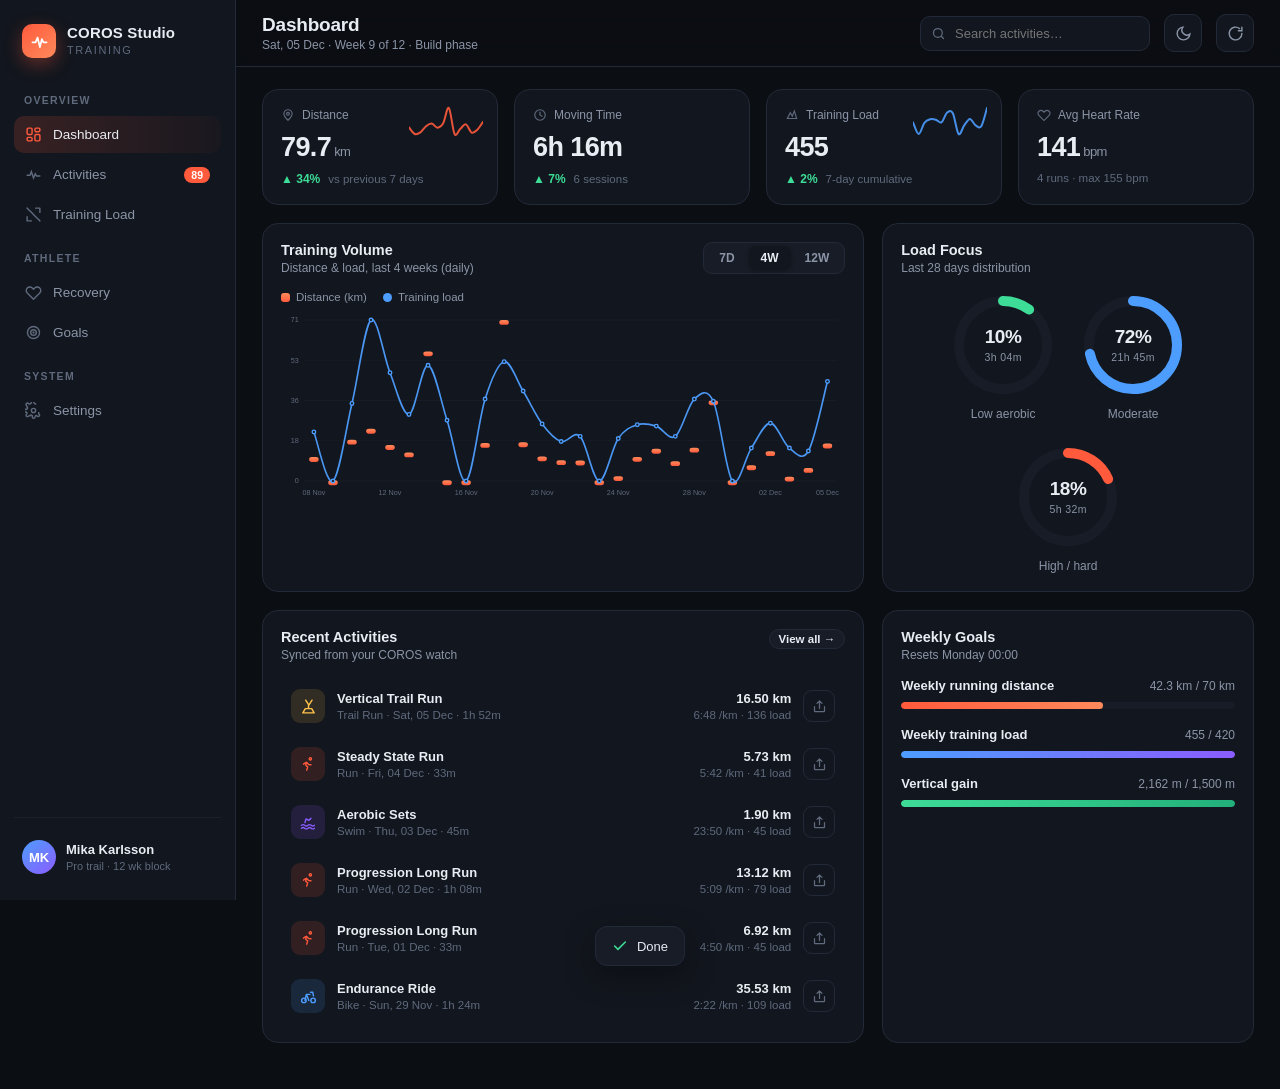
==== index.html @ 79c60fd1 "feat: Review File Co-authored-by: traeagent <traeagent@users.noreply.github.com>" ====
<!DOCTYPE html>
<html lang="en">
<head>
<meta charset="UTF-8" />
<meta name="viewport" content="width=device-width, initial-scale=1.0" />
<title>COROS Studio — Training Dashboard</title>
<style>
  :root{
    --bg:#0b0e13;
    --bg-elev:#12161e;
    --bg-elev-2:#171c26;
    --line:#232a37;
    --line-soft:#1b212c;
    --txt:#e8ecf3;
    --txt-dim:#8b95a7;
    --txt-dim-2:#5f6a7d;
    --accent:#ff5a3c;
    --accent-2:#ff8a5c;
    --good:#3ddc97;
    --warn:#ffc24b;
    --bad:#ff5d6c;
    --blue:#4d9dff;
    --radius:16px;
    --radius-sm:10px;
    --shadow:0 10px 30px rgba(0,0,0,.35);
    --sidebar-w:236px;
    color-scheme: dark;
  }
  html[data-theme="light"]{
    --bg:#f4f6fa;
    --bg-elev:#ffffff;
    --bg-elev-2:#f7f9fc;
    --line:#e3e8f0;
    --line-soft:#eef1f6;
    --txt:#131822;
    --txt-dim:#5c6779;
    --txt-dim-2:#8b95a7;
    --shadow:0 10px 30px rgba(20,30,50,.08);
    color-scheme: light;
  }
  *{box-sizing:border-box}
  html,body{height:100%}
  body{
    margin:0;
    background:var(--bg);
    color:var(--txt);
    font-family:-apple-system,BlinkMacSystemFont,"Segoe UI",Roboto,Inter,Helvetica,Arial,sans-serif;
    -webkit-font-smoothing:antialiased;
    font-size:14px;
  }
  button{font-family:inherit;color:inherit;cursor:pointer}
  ::-webkit-scrollbar{width:10px;height:10px}
  ::-webkit-scrollbar-thumb{background:var(--line);border-radius:20px;border:3px solid transparent;background-clip:padding-box}
  ::-webkit-scrollbar-thumb:hover{background:var(--txt-dim-2);background-clip:padding-box}

  /* ---------- layout ---------- */
  .app{display:grid;grid-template-columns:var(--sidebar-w) 1fr;min-height:100vh}

  /* ---------- sidebar ---------- */
  .sidebar{
    background:var(--bg-elev);
    border-right:1px solid var(--line);
    display:flex;flex-direction:column;
    padding:18px 14px;
    position:sticky;top:0;height:100vh;
  }
  .brand{display:flex;align-items:center;gap:11px;padding:6px 8px 20px}
  .brand .logo{
    width:34px;height:34px;border-radius:10px;flex:none;
    background:linear-gradient(140deg,var(--accent),var(--accent-2));
    display:grid;place-items:center;
    box-shadow:0 6px 18px rgba(255,90,60,.35);
  }
  .brand .logo svg{width:19px;height:19px}
  .brand b{font-size:15px;letter-spacing:.2px;display:block;line-height:1.1}
  .brand span{font-size:11px;color:var(--txt-dim-2);letter-spacing:1.6px;text-transform:uppercase}

  .nav{display:flex;flex-direction:column;gap:3px}
  .nav-label{font-size:10.5px;letter-spacing:1.3px;text-transform:uppercase;color:var(--txt-dim-2);padding:16px 10px 7px;font-weight:600}
  .nav button{
    display:flex;align-items:center;gap:11px;
    background:transparent;border:0;border-radius:var(--radius-sm);
    padding:10px 11px;width:100%;text-align:left;
    color:var(--txt-dim);font-size:13.5px;font-weight:500;
    transition:background .15s,color .15s;
  }
  .nav button:hover{background:var(--bg-elev-2);color:var(--txt)}
  .nav button.active{background:linear-gradient(90deg,rgba(255,90,60,.16),rgba(255,90,60,.03));color:var(--txt)}
  .nav button.active svg{color:var(--accent)}
  .nav button svg{width:17px;height:17px;flex:none;color:var(--txt-dim-2)}
  .nav button .pill{margin-left:auto;font-size:10.5px;background:var(--accent);color:#fff;padding:2px 7px;border-radius:20px;font-weight:700}

  .sidebar-foot{margin-top:auto;padding-top:14px;border-top:1px solid var(--line-soft)}
  .user{display:flex;align-items:center;gap:10px;padding:8px;border-radius:var(--radius-sm);cursor:pointer}
  .user:hover{background:var(--bg-elev-2)}
  .avatar{
    width:34px;height:34px;border-radius:50%;flex:none;
    background:linear-gradient(140deg,#4d9dff,#8b5cff);
    display:grid;place-items:center;font-weight:700;font-size:13px;color:#fff;
  }
  .user .meta{min-width:0}
  .user .meta b{display:block;font-size:13px;font-weight:600;white-space:nowrap;overflow:hidden;text-overflow:ellipsis}
  .user .meta span{font-size:11px;color:var(--txt-dim-2)}

  /* ---------- main ---------- */
  .main{display:flex;flex-direction:column;min-width:0}
  .topbar{
    position:sticky;top:0;z-index:20;
    display:flex;align-items:center;gap:14px;
    padding:14px 26px;
    background:color-mix(in srgb,var(--bg) 82%,transparent);
    backdrop-filter:blur(14px);
    border-bottom:1px solid var(--line);
  }
  .topbar h1{font-size:19px;margin:0;font-weight:650;letter-spacing:-.2px}
  .topbar .sub{font-size:12px;color:var(--txt-dim);margin-top:2px}
  .search{
    margin-left:auto;position:relative;display:flex;align-items:center;
  }
  .search svg{position:absolute;left:11px;width:15px;height:15px;color:var(--txt-dim-2);pointer-events:none}
  .search input{
    background:var(--bg-elev);border:1px solid var(--line);color:var(--txt);
    border-radius:var(--radius-sm);padding:9px 12px 9px 34px;font-size:13px;width:230px;outline:none;
    transition:border-color .15s,width .2s;
  }
  .search input:focus{border-color:var(--accent);width:270px}
  .icon-btn{
    width:38px;height:38px;border-radius:var(--radius-sm);flex:none;
    background:var(--bg-elev);border:1px solid var(--line);
    display:grid;place-items:center;color:var(--txt-dim);
    transition:color .15s,border-color .15s,background .15s;
  }
  .icon-btn:hover{color:var(--txt);border-color:var(--txt-dim-2)}
  .icon-btn svg{width:17px;height:17px}

  .content{padding:22px 26px 46px;display:flex;flex-direction:column;gap:18px}
  .view{display:none;flex-direction:column;gap:18px}
  .view.active{display:flex}

  /* ---------- cards ---------- */
  .card{
    background:var(--bg-elev);border:1px solid var(--line);
    border-radius:var(--radius);padding:18px;
  }
  .card-head{display:flex;align-items:flex-start;gap:12px;margin-bottom:16px}
  .card-head h3{margin:0;font-size:14.5px;font-weight:620}
  .card-head p{margin:3px 0 0;font-size:12px;color:var(--txt-dim)}
  .card-head .right{margin-left:auto;display:flex;align-items:center;gap:8px}

  .grid-kpi{display:grid;grid-template-columns:repeat(4,1fr);gap:16px}
  .kpi{position:relative;overflow:hidden}
  .kpi .label{font-size:12px;color:var(--txt-dim);display:flex;align-items:center;gap:7px}
  .kpi .label svg{width:14px;height:14px;color:var(--txt-dim-2)}
  .kpi .value{font-size:27px;font-weight:680;letter-spacing:-.6px;margin:10px 0 0}
  .kpi .value small{font-size:13px;font-weight:500;color:var(--txt-dim);margin-left:3px}
  .kpi .row{display:flex;align-items:center;gap:8px;margin-top:9px}
  .delta{font-size:12px;font-weight:650;display:inline-flex;align-items:center;gap:3px}
  .delta.up{color:var(--good)} .delta.down{color:var(--bad)} .delta.flat{color:var(--txt-dim)}
  .kpi .spark{position:absolute;right:14px;top:16px;opacity:.9}
  .kpi .note{font-size:11.5px;color:var(--txt-dim-2)}

  .grid-2{display:grid;grid-template-columns:1.62fr 1fr;gap:18px}
  .grid-2b{display:grid;grid-template-columns:1fr 1fr;gap:18px}
  .grid-3{display:grid;grid-template-columns:repeat(3,1fr);gap:18px}

  /* segmented control */
  .seg{display:inline-flex;background:var(--bg-elev-2);border:1px solid var(--line);border-radius:9px;padding:3px;gap:2px}
  .seg button{
    border:0;background:transparent;color:var(--txt-dim);font-size:12px;font-weight:600;
    padding:5px 12px;border-radius:7px;transition:background .15s,color .15s;
  }
  .seg button.active{background:var(--bg-elev);color:var(--txt);box-shadow:0 1px 4px rgba(0,0,0,.25)}

  /* chart */
  .chart-wrap{position:relative}
  .chart-legend{display:flex;gap:16px;font-size:11.5px;color:var(--txt-dim);margin-bottom:6px}
  .chart-legend span{display:inline-flex;align-items:center;gap:6px}
  .chart-legend i{width:9px;height:9px;border-radius:3px;display:inline-block}
  svg.chart{width:100%;height:auto;display:block;overflow:visible}
  .chart .grid-line{stroke:var(--line-soft);stroke-width:1}
  .chart .axis-txt{fill:var(--txt-dim-2);font-size:10.5px}
  .chart .bar{transition:opacity .15s}
  .chart .bar:hover{opacity:.82}
  .tooltip{
    position:absolute;pointer-events:none;opacity:0;transform:translate(-50%,-115%);
    background:var(--bg-elev-2);border:1px solid var(--line);
    border-radius:10px;padding:9px 11px;box-shadow:var(--shadow);
    font-size:11.5px;white-space:nowrap;transition:opacity .12s;z-index:9;
  }
  .tooltip b{font-size:13px;display:block;margin-bottom:4px}
  .tooltip .tt-row{display:flex;align-items:center;gap:6px;color:var(--txt-dim);margin-top:2px}
  .tooltip .tt-row i{width:7px;height:7px;border-radius:2px;display:inline-block}
  .tooltip .tt-row s{margin-left:auto;text-decoration:none;color:var(--txt);font-weight:600;padding-left:10px}

  /* list rows */
  .list{display:flex;flex-direction:column;gap:2px}
  .lrow{
    display:flex;align-items:center;gap:12px;padding:11px 10px;border-radius:var(--radius-sm);
    transition:background .15s;cursor:pointer;
  }
  .lrow:hover{background:var(--bg-elev-2)}
  .lrow .ic{width:34px;height:34px;border-radius:9px;flex:none;display:grid;place-items:center;background:var(--bg-elev-2)}
  .lrow .ic svg{width:17px;height:17px}
  .lrow .nm{font-size:13px;font-weight:580;line-height:1.25}
  .lrow .dt{font-size:11.5px;color:var(--txt-dim-2);margin-top:2px}
  .lrow .val{margin-left:auto;text-align:right;font-variant-numeric:tabular-nums}
  .lrow .val b{font-size:13px;font-weight:620;display:block}
  .lrow .val span{font-size:11.5px;color:var(--txt-dim-2)}

  /* table */
  table{width:100%;border-collapse:collapse;font-variant-numeric:tabular-nums}
  th{
    text-align:left;font-size:11px;text-transform:uppercase;letter-spacing:.7px;
    color:var(--txt-dim-2);font-weight:650;padding:0 12px 11px;border-bottom:1px solid var(--line);
  }
  td{padding:12px;font-size:13px;border-bottom:1px solid var(--line-soft)}
  tbody tr{transition:background .12s}
  tbody tr:hover{background:var(--bg-elev-2)}
  tbody tr:last-child td{border-bottom:0}
  .chip{display:inline-flex;align-items:center;gap:5px;font-size:11.5px;font-weight:600;padding:3px 9px;border-radius:20px;background:var(--bg-elev-2);border:1px solid var(--line)}
  .chip i{width:7px;height:7px;border-radius:50%;display:inline-block}

  /* progress */
  .goal{margin-bottom:18px}
  .goal:last-child{margin-bottom:0}
  .goal .top{display:flex;align-items:baseline;gap:8px;font-size:13px}
  .goal .top b{font-weight:600}
  .goal .top .num{margin-left:auto;font-size:12px;color:var(--txt-dim);font-variant-numeric:tabular-nums}
  .bar{height:7px;border-radius:20px;background:var(--bg-elev-2);margin-top:9px;overflow:hidden}
  .bar>i{display:block;height:100%;border-radius:20px;background:linear-gradient(90deg,var(--accent),var(--accent-2));width:0;transition:width .9s cubic-bezier(.2,.8,.2,1)}
  .bar.blue>i{background:linear-gradient(90deg,#4d9dff,#8b5cff)}
  .bar.green>i{background:linear-gradient(90deg,#3ddc97,#22b07a)}

  /* rings */
  .rings{display:flex;align-items:center;gap:22px;flex-wrap:wrap;justify-content:center}
  .ring{position:relative;display:grid;place-items:center}
  .ring svg{transform:rotate(-90deg)}
  .ring .in{position:absolute;text-align:center}
  .ring .in b{font-size:19px;font-weight:680;display:block;letter-spacing:-.4px}
  .ring .in span{font-size:10.5px;color:var(--txt-dim);letter-spacing:.4px}

  /* stat mini */
  .mini{display:flex;flex-direction:column;gap:3px}
  .mini .v{font-size:20px;font-weight:660;letter-spacing:-.4px}
  .mini .l{font-size:11.5px;color:var(--txt-dim)}
  .mini .t{font-size:11px;color:var(--txt-dim-2)}

  /* toggle */
  .switch{display:flex;align-items:center;gap:12px;padding:14px 2px;border-bottom:1px solid var(--line-soft)}
  .switch:last-child{border-bottom:0}
  .switch .txt b{font-size:13px;font-weight:580;display:block}
  .switch .txt span{font-size:11.5px;color:var(--txt-dim-2)}
  .tg{margin-left:auto;width:42px;height:24px;border-radius:20px;background:var(--line);border:0;position:relative;flex:none;transition:background .18s}
  .tg::after{content:"";position:absolute;top:3px;left:3px;width:18px;height:18px;border-radius:50%;background:#fff;transition:transform .18s}
  .tg.on{background:var(--accent)}
  .tg.on::after{transform:translateX(18px)}

  .empty{padding:40px;text-align:center;color:var(--txt-dim-2);font-size:13px}
  .toast{
    position:fixed;bottom:24px;left:50%;transform:translate(-50%,90px);
    background:var(--bg-elev-2);border:1px solid var(--line);border-radius:12px;
    padding:11px 16px;font-size:13px;box-shadow:var(--shadow);z-index:99;
    transition:transform .28s cubic-bezier(.2,.9,.3,1.2);display:flex;align-items:center;gap:9px;
  }
  .toast.show{transform:translate(-50%,0)}
  .toast svg{width:16px;height:16px;color:var(--good)}

  /* share buttons + story modal */
  .share-btn{
    width:32px;height:32px;flex:none;border-radius:9px;
    background:transparent;border:1px solid var(--line);
    display:grid;place-items:center;color:var(--txt-dim-2);
    transition:color .15s,border-color .15s,background .15s;
  }
  .share-btn:hover{color:var(--accent);border-color:var(--accent);background:rgba(255,90,60,.10)}
  .share-btn svg{width:15px;height:15px}

  .modal{
    position:fixed;inset:0;z-index:200;display:none;
    align-items:center;justify-content:center;padding:22px;
    background:rgba(4,6,10,.74);backdrop-filter:blur(8px);
  }
  .modal.open{display:flex;animation:fade .18s ease}
  @keyframes fade{from{opacity:0}to{opacity:1}}
  .modal-card{
    display:flex;gap:24px;width:100%;max-width:880px;max-height:92vh;overflow:auto;
    background:var(--bg-elev);border:1px solid var(--line);border-radius:22px;
    padding:22px;box-shadow:0 24px 70px rgba(0,0,0,.55);
  }
  .story-preview{
    width:288px;flex:none;border-radius:20px;overflow:hidden;
    border:1px solid var(--line);background:#05070b;
    box-shadow:0 12px 40px rgba(0,0,0,.5);
  }
  .story-preview canvas{width:100%;height:auto;display:block}
  .modal-side{flex:1;min-width:0;display:flex;flex-direction:column;gap:14px}
  .modal-side .lead{font-size:12.5px;color:var(--txt-dim);line-height:1.6}
  .btn-row{display:flex;gap:10px;flex-wrap:wrap;margin-top:auto}
  .btn{
    flex:1;min-width:130px;display:inline-flex;align-items:center;justify-content:center;gap:8px;
    padding:12px 16px;border-radius:12px;font-size:13px;font-weight:620;
    background:var(--bg-elev-2);border:1px solid var(--line);color:var(--txt);
    transition:transform .12s,border-color .15s,filter .15s;
  }
  .btn:hover{transform:translateY(-1px)}
  .btn svg{width:16px;height:16px}
  .btn.primary{background:linear-gradient(135deg,var(--accent),var(--accent-2));border-color:transparent;color:#fff;box-shadow:0 8px 22px rgba(255,90,60,.32)}
  .btn.ghost{background:transparent}
  .share-note{
    font-size:11.5px;color:var(--txt-dim-2);line-height:1.6;
    border-left:2px solid var(--line);padding-left:11px;
  }

  @media(max-width:1180px){
    .grid-kpi{grid-template-columns:repeat(2,1fr)}
    .grid-2{grid-template-columns:1fr}
    .grid-3{grid-template-columns:1fr}
  }
  @media(max-width:820px){
    .app{grid-template-columns:1fr}
    .sidebar{
      position:fixed;bottom:0;top:auto;height:auto;width:100%;left:0;z-index:60;
      flex-direction:row;align-items:center;padding:8px 10px;border-right:0;border-top:1px solid var(--line);
      overflow-x:auto;gap:4px;
    }
    .brand,.nav-label,.sidebar-foot{display:none}
    .nav{flex-direction:row;gap:4px}
    .nav button{flex-direction:column;gap:4px;font-size:10px;padding:7px 12px;white-space:nowrap}
    .content{padding:16px 14px 96px}
    .topbar{padding:12px 14px}
    .search input{width:130px} .search input:focus{width:150px}
    .grid-2b{grid-template-columns:1fr}
    .modal-card{flex-direction:column;gap:16px;padding:16px;max-width:420px}
    .story-preview{width:210px;align-self:center}
    .lrow .share-btn{display:none}
  }
</style>
</head>
<body>
<div class="app">
  <!-- ============ SIDEBAR ============ -->
  <aside class="sidebar">
    <div class="brand">
      <div class="logo">
        <svg viewBox="0 0 24 24" fill="none" stroke="#fff" stroke-width="2.2" stroke-linecap="round" stroke-linejoin="round">
          <path d="M3 13h4l2.5-6 3 12L15 9l2 4h4"/>
        </svg>
      </div>
      <div><b>COROS Studio</b><span>Training</span></div>
    </div>

    <nav class="nav" id="nav">
      <div class="nav-label">Overview</div>
      <button data-view="dashboard" class="active">
        <svg viewBox="0 0 24 24" fill="none" stroke="currentColor" stroke-width="2" stroke-linecap="round"><rect x="3" y="3" width="7" height="9" rx="1.5"/><rect x="14" y="3" width="7" height="5" rx="1.5"/><rect x="14" y="12" width="7" height="9" rx="1.5"/><rect x="3" y="16" width="7" height="5" rx="1.5"/></svg>
        Dashboard
      </button>
      <button data-view="activities">
        <svg viewBox="0 0 24 24" fill="none" stroke="currentColor" stroke-width="2" stroke-linecap="round"><path d="M3 13h4l2-5 3 9 2.5-6 1.8 3H21"/></svg>
        Activities <span class="pill" id="actCount">—</span>
      </button>
      <button data-view="training">
        <svg viewBox="0 0 24 24" fill="none" stroke="currentColor" stroke-width="2" stroke-linecap="round" stroke-linejoin="round"><path d="M6.5 6.5 17.5 17.5"/><path d="m21 21-2.5-2.5"/><path d="m3 3 2.5 2.5"/><path d="M15 3h6v6"/><path d="M3 15v6h6"/></svg>
        Training Load
      </button>

      <div class="nav-label">Athlete</div>
      <button data-view="recovery">
        <svg viewBox="0 0 24 24" fill="none" stroke="currentColor" stroke-width="2" stroke-linecap="round" stroke-linejoin="round"><path d="M20.8 5.6a5 5 0 0 0-7.1 0L12 7.3l-1.7-1.7a5 5 0 1 0-7.1 7.1L12 21.5l8.8-8.8a5 5 0 0 0 0-7.1z"/></svg>
        Recovery
      </button>
      <button data-view="goals">
        <svg viewBox="0 0 24 24" fill="none" stroke="currentColor" stroke-width="2" stroke-linecap="round"><circle cx="12" cy="12" r="8.5"/><circle cx="12" cy="12" r="4"/><circle cx="12" cy="12" r=".6" fill="currentColor"/></svg>
        Goals
      </button>

      <div class="nav-label">System</div>
      <button data-view="settings">
        <svg viewBox="0 0 24 24" fill="none" stroke="currentColor" stroke-width="2" stroke-linecap="round"><circle cx="12" cy="12" r="3"/><path d="M19.4 15a1.6 1.6 0 0 0 .3 1.8l.1.1a2 2 0 1 1-2.8 2.8l-.1-.1a1.6 1.6 0 0 0-2.7 1.1V21a2 2 0 1 1-4 0v-.1A1.6 1.6 0 0 0 7 19.4a1.6 1.6 0 0 0-1.8.3l-.1.1a2 2 0 1 1-2.8-2.8l.1-.1a1.6 1.6 0 0 0-1.1-2.7H1a2 2 0 1 1 0-4h.1A1.6 1.6 0 0 0 2.6 7a1.6 1.6 0 0 0-.3-1.8l-.1-.1a2 2 0 1 1 2.8-2.8l.1.1A1.6 1.6 0 0 0 7 2.6h.1A1.6 1.6 0 0 0 8.8 1V1a2 2 0 1 1 4 0v.1A1.6 1.6 0 0 0 15 2.6"/></svg>
        Settings
      </button>
    </nav>

    <div class="sidebar-foot">
      <div class="user">
        <div class="avatar">MK</div>
        <div class="meta"><b>Mika Karlsson</b><span>Pro trail · 12 wk block</span></div>
      </div>
    </div>
  </aside>

  <!-- ============ MAIN ============ -->
  <div class="main">
    <header class="topbar">
      <div>
        <h1 id="pageTitle">Dashboard</h1>
        <div class="sub" id="pageSub">—</div>
      </div>
      <div class="search">
        <svg viewBox="0 0 24 24" fill="none" stroke="currentColor" stroke-width="2" stroke-linecap="round"><circle cx="11" cy="11" r="7"/><path d="m20 20-3.2-3.2"/></svg>
        <input id="searchInput" type="text" placeholder="Search activities…" />
      </div>
      <button class="icon-btn" id="themeBtn" title="Toggle theme">
        <svg viewBox="0 0 24 24" fill="none" stroke="currentColor" stroke-width="2" stroke-linecap="round"><path d="M21 12.8A9 9 0 1 1 11.2 3a7 7 0 0 0 9.8 9.8z"/></svg>
      </button>
      <button class="icon-btn" id="syncBtn" title="Sync watch">
        <svg viewBox="0 0 24 24" fill="none" stroke="currentColor" stroke-width="2" stroke-linecap="round"><path d="M21 12a9 9 0 1 1-3.2-6.9"/><path d="M21 3v5h-5"/></svg>
      </button>
    </header>

    <div class="content">
      <!-- ===== DASHBOARD ===== -->
      <section class="view active" id="view-dashboard">
        <div class="grid-kpi" id="kpis"></div>

        <div class="grid-2">
          <div class="card">
            <div class="card-head">
              <div><h3>Training Volume</h3><p id="volSub">Distance &amp; load over the last 4 weeks</p></div>
              <div class="right">
                <div class="seg" id="rangeSeg">
                  <button data-range="7D">7D</button>
                  <button data-range="4W" class="active">4W</button>
                  <button data-range="12W">12W</button>
                </div>
              </div>
            </div>
            <div class="chart-legend">
              <span><i style="background:linear-gradient(180deg,#ff8a5c,#ff5a3c)"></i>Distance (km)</span>
              <span><i style="background:#4d9dff;border-radius:50%"></i>Training load</span>
            </div>
            <div class="chart-wrap">
              <svg class="chart" id="volChart" viewBox="0 0 820 280"></svg>
              <div class="tooltip" id="volTip"></div>
            </div>
          </div>

          <div class="card">
            <div class="card-head"><div><h3>Load Focus</h3><p>Last 28 days distribution</p></div></div>
            <div class="rings" id="rings"></div>
          </div>
        </div>

        <div class="grid-2">
          <div class="card">
            <div class="card-head">
              <div><h3>Recent Activities</h3><p>Synced from your COROS watch</p></div>
              <div class="right"><button class="chip" data-goto="activities" style="cursor:pointer">View all →</button></div>
            </div>
            <div class="list" id="recentList"></div>
          </div>
          <div class="card">
            <div class="card-head"><div><h3>Weekly Goals</h3><p>Resets Monday 00:00</p></div></div>
            <div id="dashGoals"></div>
          </div>
        </div>
      </section>

      <!-- ===== ACTIVITIES ===== -->
      <section class="view" id="view-activities">
        <div class="grid-kpi" id="actStats"></div>
        <div class="card">
          <div class="card-head">
            <div><h3>All Activities</h3><p id="actSub">—</p></div>
            <div class="right">
              <div class="seg" id="typeSeg">
                <button data-type="all" class="active">All</button>
                <button data-type="Run">Run</button>
                <button data-type="Trail">Trail</button>
                <button data-type="Bike">Bike</button>
                <button data-type="Strength">Gym</button>
              </div>
            </div>
          </div>
          <div style="overflow-x:auto">
            <table>
              <thead><tr>
                <th>Activity</th><th>Date</th><th>Distance</th><th>Pace</th><th>Avg HR</th><th>Elev</th><th>Load</th><th style="text-align:right">Story</th>
              </tr></thead>
              <tbody id="actBody"></tbody>
            </table>
          </div>
          <div class="empty" id="actEmpty" style="display:none">No activities match your filters.</div>
        </div>
      </section>

      <!-- ===== TRAINING LOAD ===== -->
      <section class="view" id="view-training">
        <div class="grid-kpi" id="loadKpis"></div>
        <div class="card">
          <div class="card-head">
            <div><h3>Acute : Chronic Workload</h3><p>7-day load vs 28-day average · ratio &gt; 1.5 flags injury risk</p></div>
            <div class="right"><span class="chip" id="acwrChip"></span></div>
          </div>
          <div class="chart-wrap">
            <svg class="chart" id="loadChart" viewBox="0 0 820 280"></svg>
            <div class="tooltip" id="loadTip"></div>
          </div>
        </div>
        <div class="grid-2b">
          <div class="card">
            <div class="card-head"><div><h3>Zone Distribution</h3><p>Time in heart-rate zones, last 30 days</p></div></div>
            <div id="zones"></div>
          </div>
          <div class="card">
            <div class="card-head"><div><h3>Personal Bests</h3><p>This training block</p></div></div>
            <div class="list" id="pbList"></div>
          </div>
        </div>
      </section>

      <!-- ===== RECOVERY ===== -->
      <section class="view" id="view-recovery">
        <div class="grid-3" id="recStats"></div>
        <div class="grid-2">
          <div class="card">
            <div class="card-head"><div><h3>Recovery Trend</h3><p>HRV, resting HR &amp; sleep score, last 14 days</p></div></div>
            <div class="chart-wrap">
              <svg class="chart" id="recChart" viewBox="0 0 820 260"></svg>
              <div class="tooltip" id="recTip"></div>
            </div>
          </div>
          <div class="card">
            <div class="card-head"><div><h3>Readiness</h3><p>Composite of HRV, RHR &amp; sleep</p></div></div>
            <div class="rings" id="recRings"></div>
            <div style="margin-top:20px;padding-top:16px;border-top:1px solid var(--line-soft);font-size:12.5px;color:var(--txt-dim);line-height:1.65" id="recNote"></div>
          </div>
        </div>
      </section>

      <!-- ===== GOALS ===== -->
      <section class="view" id="view-goals">
        <div class="grid-kpi" id="goalKpis"></div>
        <div class="card">
          <div class="card-head"><div><h3>Block Goals</h3><p>12-week trail block · ends 24 Dec</p></div></div>
          <div id="goalList"></div>
        </div>
        <div class="card">
          <div class="card-head"><div><h3>Race Countdown</h3><p id="raceSub">—</p></div></div>
          <div class="grid-3" id="raceCards"></div>
        </div>
      </section>

      <!-- ===== SETTINGS ===== -->
      <section class="view" id="view-settings">
        <div class="grid-2b">
          <div class="card">
            <div class="card-head"><div><h3>Preferences</h3><p>Units and display options</p></div></div>
            <div id="prefs"></div>
          </div>
          <div class="card">
            <div class="card-head"><div><h3>Connected Devices</h3><p>Sync status</p></div></div>
            <div id="devices"></div>
          </div>
        </div>
        <div class="card">
          <div class="card-head"><div><h3>Danger Zone</h3><p>These actions affect local data only</p></div></div>
          <div style="display:flex;gap:12px;flex-wrap:wrap">
            <button class="chip" id="exportBtn" style="cursor:pointer;padding:9px 15px">Export training data</button>
            <button class="chip" id="resetBtn" style="cursor:pointer;padding:9px 15px;color:var(--bad);border-color:rgba(255,93,108,.35)">Reset demo data</button>
          </div>
        </div>
      </section>
    </div>
  </div>
</div>

<div class="modal" id="shareModal">
  <div class="modal-card">
    <div class="story-preview"><canvas id="storyCanvas" width="1080" height="1920"></canvas></div>
    <div class="modal-side">
      <div class="card-head" style="margin-bottom:2px">
        <div><h3>Share to Story</h3><p id="shareSub">—</p></div>
        <div class="right">
          <button class="icon-btn" id="shareClose" title="Close" aria-label="Close">
            <svg viewBox="0 0 24 24" fill="none" stroke="currentColor" stroke-width="2" stroke-linecap="round"><path d="M18 6 6 18M6 6l12 12"/></svg>
          </button>
        </div>
      </div>
      <p class="lead">A 1080&times;1920 story card, rendered to match your session. Save it to your camera roll and add it from the Stories sticker tray.</p>
      <div class="share-note">Browsers can't post to Instagram directly, so we hand you a pixel-perfect image instead. On mobile you can also use the system share sheet.</div>
      <div class="btn-row">
        <button class="btn primary" id="shareNativeBtn">
          <svg viewBox="0 0 24 24" fill="none" stroke="currentColor" stroke-width="2" stroke-linecap="round" stroke-linejoin="round"><path d="M4 12v7a1 1 0 0 0 1 1h14a1 1 0 0 0 1-1v-7"/><path d="M12 15V3M8 7l4-4 4 4"/></svg>
          Share
        </button>
        <button class="btn ghost" id="shareDownloadBtn">
          <svg viewBox="0 0 24 24" fill="none" stroke="currentColor" stroke-width="2" stroke-linecap="round" stroke-linejoin="round"><path d="M12 3v12M7 10l5 5 5-5"/><path d="M4 19h16"/></svg>
          Save PNG
        </button>
      </div>
    </div>
  </div>
</div>

<div class="toast" id="toast">
  <svg viewBox="0 0 24 24" fill="none" stroke="currentColor" stroke-width="2.4" stroke-linecap="round" stroke-linejoin="round"><path d="M20 6 9 17l-5-5"/></svg>
  <span id="toastMsg">Done</span>
</div>

<script>
/* ============================================================
   COROS Studio — demo dashboard
   All data is generated locally with a seeded PRNG so the UI
   is stable across reloads. No network / no dependencies.
   ============================================================ */

/* ---------- seeded random ---------- */
function mulberry32(a){
  return function(){
    a|=0; a=a+0x6D2B79F5|0;
    let t=Math.imul(a^a>>>15,1|a);
    t=t+Math.imul(t^t>>>7,61|t)^t;
    return ((t^t>>>14)>>>0)/4294967296;
  };
}
let rnd = mulberry32(20261112);

/* ---------- helpers ---------- */
const $  = (s,r=document)=>r.querySelector(s);
const $$ = (s,r=document)=>[...r.querySelectorAll(s)];
const fmt = (n,d=0)=>Number(n).toLocaleString('en-US',{minimumFractionDigits:d,maximumFractionDigits:d});
const clamp=(v,a,b)=>Math.max(a,Math.min(b,v));

function fmtPace(secPerKm){
  if(!secPerKm||!isFinite(secPerKm)) return '—';
  const m=Math.floor(secPerKm/60), s=Math.round(secPerKm%60);
  return m+':'+String(s).padStart(2,'0')+' /km';
}
function fmtDur(min){
  const h=Math.floor(min/60), m=Math.round(min%60);
  return h? h+'h '+String(m).padStart(2,'0')+'m' : m+'m';
}
function fmtDate(d){
  return d.toLocaleDateString('en-GB',{day:'2-digit',month:'short'});
}
function fmtDateFull(d){
  return d.toLocaleDateString('en-GB',{weekday:'short',day:'2-digit',month:'short'});
}
function dayName(d){ return d.toLocaleDateString('en-GB',{weekday:'short'}); }

/* ---------- data model ---------- */
const TYPES = [
  {key:'Run',      label:'Run',       color:'#ff5a3c', icon:'<path d="M13 4a1.6 1.6 0 1 0 0-.1zM9.5 20l1.3-4.6-2.7-2.3.9-4.2 3.2 3 3.2.5M5 11.5l2.6-1.9 3.1.6"/>'},
  {key:'Trail',    label:'Trail Run', color:'#ffc24b', icon:'<path d="m8 3 4.5 7L17 3M4 21l3.5-6h9L20 21zM12 10v5"/>'},
  {key:'Bike',     label:'Bike',      color:'#4d9dff', icon:'<circle cx="5.5" cy="17.5" r="3.2"/><circle cx="18.5" cy="17.5" r="3.2"/><path d="M15 6h3l1 5M12.5 17.5 9 9l-2 8.5M9 9h5"/>'},
  {key:'Strength', label:'Gym',       color:'#3ddc97', icon:'<path d="M6.5 6.5 17.5 17.5M21 21l-2.5-2.5M3 3l2.5 2.5M15 3h6v6M3 15v6h6"/>'},
  {key:'Swim',     label:'Swim',      color:'#8b5cff', icon:'<path d="M2 16c1.6-1.4 3-1.4 4.6 0s3 1.4 4.6 0 3-1.4 4.6 0 3 1.4 4.6 0M2 20c1.6-1.4 3-1.4 4.6 0s3 1.4 4.6 0 3-1.4 4.6 0 3 1.4 4.6 0M7 12l1.5-5 4 2 3-3"/>'}
];
const typeOf = k => TYPES.find(t=>t.key===k);

let ACTIVITIES = [];
let DAILY = [];

function buildData(){
  rnd = mulberry32(20261112);
  ACTIVITIES = []; DAILY = [];
  const today = new Date(); today.setHours(0,0,0,0);

  for(let i=111;i>=0;i--){
    const d = new Date(today); d.setDate(d.getDate()-i);
    const dow = d.getDay();                     // 0 Sun
    const week = Math.floor((111-i)/7);         // 0..15 (0 = oldest)

    // periodisation: build ↔ recover, roughly 3:1
    const blockPhase = (week % 4 === 3) ? 0.62 : 1;   // deload every 4th week
    const progression = 0.72 + (week/15)*0.5;         // gradual build

    // rest days: Mondays always, plus occasional others
    let isRest = (dow === 1);
    if(!isRest && rnd() < 0.10) isRest = true;

    const day = {date:d, load:0, dist:0, dur:0, type:null};
    if(!isRest){
      // pick session type
      const r = rnd();
      let type = r<0.60 ? 'Run' : r<0.80 ? 'Trail' : r<0.90 ? 'Bike' : r<0.965 ? 'Strength' : 'Swim';

      let dur, dist, hr, elev;
      if(type==='Strength'){
        dur = 35 + rnd()*35;
        dist = 0; hr = 108 + rnd()*22; elev = 0;
      } else if(type==='Swim'){
        dur = 30 + rnd()*30;
        dist = dur/60 * (2.0 + rnd()*0.8);           // km
        hr = 118 + rnd()*20; elev = 0;
      } else if(type==='Bike'){
        dur = 45 + rnd()*95;
        dist = dur/60 * (24 + rnd()*12);
        hr = 118 + rnd()*26; elev = Math.round((dist*8)*(0.5+rnd()*0.9));
      } else if(type==='Trail'){
        dur = 50 + rnd()*110;
        const speed = 8.2 + rnd()*2.4;               // km/h
        dist = dur/60 * speed;
        hr = 132 + rnd()*22; elev = Math.round(dist*(28+rnd()*40));
      } else {
        dur = 32 + rnd()*72;
        const speed = 10.4 + rnd()*2.6;              // km/h
        dist = dur/60 * speed;
        hr = 132 + rnd()*24; elev = Math.round(dist*(6+rnd()*16));
      }

      // apply periodisation
      dur  = Math.max(18, dur * progression * blockPhase * (0.92+rnd()*0.16));
      dist = dist * progression * blockPhase * (0.92+rnd()*0.16);

      // training load (hr-weighted TRIMP-ish)
      const load = Math.round(dur * (hr/150) * 1.35 * (0.9+rnd()*0.2));

      day.type=type; day.load=load; day.dist=dist; day.dur=dur;
      ACTIVITIES.push({
        id:'a'+i, date:d, type, name: athleteSessionName(type),
        dist, dur, load, hr:Math.round(hr),
        elev, pace: dist>0.5 ? (dur*60)/dist : null
      });
    }
    DAILY.push(day);
  }
  ACTIVITIES.sort((a,b)=>b.date-a.date);
}
function athleteSessionName(t){
  const pool = {
    Run:['Easy Aerobic Run','Threshold Intervals','Recovery Jog','Tempo Run','Progression Long Run','Steady State Run'],
    Trail:['Mountain Long Run','Hill Repeats','Technical Descent','Vertical Trail Run','Skyline Loop'],
    Bike:['Endurance Ride','Sweet Spot Blocks','Hill Climb Ride','Recovery Spin'],
    Strength:['Strength A — Lower','Strength B — Posterior','Core & Mobility','Gym Circuits'],
    Swim:['Technique Session','Aerobic Sets','Threshold 100s']
  }[t] || ['Session'];
  return pool[Math.floor(rnd()*pool.length)];
}

/* ---------- derived stats ---------- */
const sum = (arr,f)=>arr.reduce((a,b)=>a+(f?f(b):b),0);
function activitiesIn(days, from=0){
  const today=new Date(); today.setHours(0,0,0,0);
  const hi=new Date(today); hi.setDate(hi.getDate()-from);
  const lo=new Date(today); lo.setDate(lo.getDate()-from-days);
  return ACTIVITIES.filter(a=>a.date>lo && a.date<=hi);
}
const last7  = ()=>activitiesIn(7,0);
const prev7  = ()=>activitiesIn(7,7);
const last28 = ()=>activitiesIn(28,0);

/* ============================================================
   CHART ENGINE (inline SVG)
   ============================================================ */
function linePath(pts){
  if(pts.length<2) return '';
  let d='M'+pts[0][0]+','+pts[0][1];
  for(let i=0;i<pts.length-1;i++){
    const p0=pts[i-1]||pts[i], p1=pts[i], p2=pts[i+1], p3=pts[i+2]||p2;
    const c1x=p1[0]+(p2[0]-p0[0])/6, c1y=p1[1]+(p2[1]-p0[1])/6;
    const c2x=p2[0]-(p3[0]-p1[0])/6, c2y=p2[1]-(p3[1]-p1[1])/6;
    d+=` C${c1x},${c1y} ${c2x},${c2y} ${p2[0]},${p2[1]}`;
  }
  return d;
}

/**
 * Bars (series A) + smooth line (series B) on independent scales.
 */
function drawCombo(svg, tip, data, opts={}){
  const W=820,H=280, P={t:16,r:12,b:30,l:34};
  const iw=W-P.l-P.r, ih=H-P.t-P.b;
  const maxA=Math.max(1,...data.map(d=>d.a));
  const maxB=Math.max(1,...data.map(d=>d.b));
  const step=iw/data.length;
  const bw=clamp(step*(data.length>40?0.62:0.5),2,26);

  let g='';
  // grid + left axis labels
  const ticks=4;
  for(let i=0;i<=ticks;i++){
    const y=P.t+ih-(ih*i/ticks);
    g+=`<line class="grid-line" x1="${P.l}" y1="${y}" x2="${W-P.r}" y2="${y}"/>`;
    g+=`<text class="axis-txt" x="${P.l-8}" y="${y+3.5}" text-anchor="end">${fmt(maxA*i/ticks)}</text>`;
  }
  // bars
  data.forEach((d,i)=>{
    const h=Math.max(1,(d.a/maxA)*ih);
    const x=P.l+step*i+(step-bw)/2, y=P.t+ih-h;
    g+=`<rect class="bar" data-i="${i}" x="${x.toFixed(1)}" y="${y.toFixed(1)}" width="${bw.toFixed(1)}" height="${h.toFixed(1)}" rx="${Math.min(bw/2.6,4)}" fill="url(#barGrad)"/>`;
  });
  // line (series B)
  const pts=data.map((d,i)=>[P.l+step*i+step/2, P.t+ih-(d.b/maxB)*ih]);
  const lp=linePath(pts);
  g+=`<path d="${lp}" fill="none" stroke="${opts.lineColor||'#4d9dff'}" stroke-width="2.4" stroke-linecap="round" stroke-linejoin="round" opacity=".95"/>`;
  pts.forEach(p=>{ g+=`<circle cx="${p[0].toFixed(1)}" cy="${p[1].toFixed(1)}" r="2.6" fill="var(--bg-elev)" stroke="${opts.lineColor||'#4d9dff'}" stroke-width="2"/>`; });
  // x labels (thin out if dense)
  const every=Math.ceil(data.length/9);
  data.forEach((d,i)=>{
    if(i%every===0||i===data.length-1){
      g+=`<text class="axis-txt" x="${P.l+step*i+step/2}" y="${H-9}" text-anchor="middle">${d.label}</text>`;
    }
  });
  // hover targets
  data.forEach((d,i)=>{
    g+=`<rect class="hover" data-i="${i}" x="${P.l+step*i}" y="${P.t}" width="${step}" height="${ih}" fill="transparent"/>`;
  });

  svg.setAttribute('viewBox',`0 0 ${W} ${H}`);
  svg.innerHTML=`<defs>
      <linearGradient id="barGrad" x1="0" y1="0" x2="0" y2="1">
        <stop offset="0" stop-color="${opts.barTop||'#ff8a5c'}"/>
        <stop offset="1" stop-color="${opts.barBottom||'#ff5a3c'}"/>
      </linearGradient>
    </defs>${g}`;

  // tooltip wiring
  svg.onmousemove=e=>{
    const r=svg.getBoundingClientRect();
    const x=(e.clientX-r.left)/r.width*W;
    let idx=clamp(Math.floor((x-P.l)/step),0,data.length-1);
    const d=data[idx];
    tip.innerHTML=`<b>${d.tipTitle||d.label}</b>
      ${d.aLabel!==undefined?`<div class="tt-row"><i style="background:linear-gradient(180deg,${opts.barTop||'#ff8a5c'},${opts.barBottom||'#ff5a3c'})"></i>${d.aLabel}<s>${d.aTip!==undefined?d.aTip:fmt(d.a,1)}</s></div>`:''}
      ${d.bLabel!==undefined?`<div class="tt-row"><i style="background:${opts.lineColor||'#4d9dff'};border-radius:50%"></i>${d.bLabel}<s>${d.bTip!==undefined?d.bTip:fmt(d.b)}</s></div>`:''}`;
    const px=(P.l+step*idx+step/2)/W*100;
    tip.style.left=px+'%';
    tip.style.top=( (P.t+ih-(d.a/maxA)*ih)/H*r.height )+'px';
    tip.style.opacity=1;
  };
  svg.onmouseleave=()=>{ tip.style.opacity=0; };
}

/* ============================================================
   1. DASHBOARD
   ============================================================ */
let range='4W';

function seriesFor(range){
  const out=[];
  if(range==='7D'){
    DAILY.slice(-7).forEach(d=>out.push({
      label:dayName(d.date), tipTitle:fmtDateFull(d.date),
      a:d.dist, b:d.load, aLabel:'Distance', bLabel:'Load',
      aTip:fmt(d.dist,1)+' km', bTip:fmt(d.load)
    }));
  } else if(range==='4W'){
    DAILY.slice(-28).forEach(d=>out.push({
      label:fmtDate(d.date), tipTitle:fmtDateFull(d.date),
      a:d.dist, b:d.load, aLabel:'Distance', bLabel:'Load',
      aTip:fmt(d.dist,1)+' km', bTip:fmt(d.load)
    }));
  } else {
    for(let w=0;w<12;w++){
      const chunk=DAILY.slice(DAILY.length-(12-w)*7, DAILY.length-(11-w)*7);
      const start=chunk[0].date, end=chunk[chunk.length-1].date;
      out.push({
        label:fmtDate(start), tipTitle:fmtDate(start)+' – '+fmtDate(end),
        a:sum(chunk,d=>d.dist), b:sum(chunk,d=>d.load),
        aLabel:'Distance', bLabel:'Load',
        aTip:fmt(sum(chunk,d=>d.dist),1)+' km', bTip:fmt(sum(chunk,d=>d.load))
      });
    }
  }
  return out;
}
function renderVolume(){
  drawCombo($('#volChart'), $('#volTip'), seriesFor(range));
  $('#volSub').textContent =
    range==='7D' ? 'Distance & load, last 7 days (daily)' :
    range==='4W' ? 'Distance & load, last 4 weeks (daily)' :
                   'Distance & load, last 12 weeks (weekly totals)';
}

function kpiCard({label,icon,value,unit,delta,note,spark,sparkColor}){
  const dcls = delta>0.5?'up':delta<-0.5?'down':'flat';
  const arrow = delta>0.5?'▲':delta<-0.5?'▼':'■';
  return `<div class="card kpi">
    <div class="label">${icon}${label}</div>
    <div class="value">${value}${unit?`<small>${unit}</small>`:''}</div>
    <div class="row">
      ${delta===null?'':`<span class="delta ${dcls}">${arrow} ${Math.abs(delta).toFixed(0)}%</span>`}
      <span class="note">${note||''}</span>
    </div>
    ${spark?`<div class="spark">${sparkSvg(spark,sparkColor||'var(--accent)')}</div>`:''}
  </div>`;
}
function sparkSvg(vals,color){
  const w=74,h=30,max=Math.max(...vals,1),min=Math.min(...vals,0),rng=(max-min)||1;
  const pts=vals.map((v,i)=>[ i/(vals.length-1)*w, h-((v-min)/rng)*(h-4)-2 ]);
  return `<svg width="${w}" height="${h}" viewBox="0 0 ${w} ${h}"><path d="${linePath(pts)}" fill="none" stroke="${color}" stroke-width="2" stroke-linecap="round" stroke-linejoin="round"/></svg>`;
}

function renderKpis(){
  const a=last7(), b=prev7();
  const dist=sum(a,x=>x.dist), pdist=sum(b,x=>x.dist);
  const dur=sum(a,x=>x.dur), pdur=sum(b,x=>x.dur);
  const load=sum(a,x=>x.load), pload=sum(b,x=>x.load);
  const runs=a.filter(x=>x.type==='Run'||x.type==='Trail');
  const avgHr = a.length? Math.round(sum(a,x=>x.hr)/a.length):0;
  const pct=(n,p)=>p?((n-p)/p*100):0;
  const sparkDist=DAILY.slice(-14).map(d=>d.dist);
  const sparkLoad=DAILY.slice(-14).map(d=>d.load);

  const I={
    dist:'<svg viewBox="0 0 24 24" fill="none" stroke="currentColor" stroke-width="2" stroke-linecap="round"><path d="M12 21s7-6.2 7-11a7 7 0 1 0-14 0c0 4.8 7 11 7 11z"/><circle cx="12" cy="10" r="2.4"/></svg>',
    time:'<svg viewBox="0 0 24 24" fill="none" stroke="currentColor" stroke-width="2" stroke-linecap="round"><circle cx="12" cy="12" r="9"/><path d="M12 7v5l3.5 2"/></svg>',
    load:'<svg viewBox="0 0 24 24" fill="none" stroke="currentColor" stroke-width="2" stroke-linecap="round"><path d="M4 18 9 8l3.5 6L16 5l4 13z"/></svg>',
    hr:'<svg viewBox="0 0 24 24" fill="none" stroke="currentColor" stroke-width="2" stroke-linecap="round"><path d="M20.8 5.6a5 5 0 0 0-7.1 0L12 7.3l-1.7-1.7a5 5 0 1 0-7.1 7.1L12 21.5l8.8-8.8a5 5 0 0 0 0-7.1z"/></svg>'
  };

  $('#kpis').innerHTML =
    kpiCard({label:'Distance',icon:I.dist,value:fmt(dist,1),unit:'km',delta:pct(dist,pdist),note:'vs previous 7 days',spark:sparkDist})+
    kpiCard({label:'Moving Time',icon:I.time,value:fmtDur(dur),delta:pct(dur,pdur),note:`${a.length} sessions`})+
    kpiCard({label:'Training Load',icon:I.load,value:fmt(load),delta:pct(load,pload),note:'7-day cumulative',spark:sparkLoad,sparkColor:'var(--blue)'})+
    kpiCard({label:'Avg Heart Rate',icon:I.hr,value:avgHr,unit:'bpm',delta:null,note:`${runs.length} runs · max ${Math.max(0,...a.map(x=>x.hr))||0} bpm`});

  $('#actCount').textContent = ACTIVITIES.length;
}

function renderRings(){
  const a=last28();
  const low = sum(a,x=>x.hr<125? x.dur:0);
  const mod = sum(a,x=>x.hr>=125&&x.hr<150? x.dur:0);
  const hi  = sum(a,x=>x.hr>=150? x.dur:0);
  const tot = low+mod+hi||1;
  const items=[
    {label:'Low aerobic', v:low, color:'#3ddc97'},
    {label:'Moderate',    v:mod, color:'#4d9dff'},
    {label:'High / hard', v:hi,  color:'#ff5a3c'}
  ];
  $('#rings').innerHTML = items.map(it=>{
    const p=it.v/tot*100;
    const R=44,C=2*Math.PI*R, off=C*(1-p/100);
    return `<div style="text-align:center">
      <div class="ring">
        <svg width="108" height="108" viewBox="0 0 108 108">
          <circle cx="54" cy="54" r="${R}" fill="none" stroke="var(--bg-elev-2)" stroke-width="10"/>
          <circle cx="54" cy="54" r="${R}" fill="none" stroke="${it.color}" stroke-width="10" stroke-linecap="round"
            stroke-dasharray="${C}" stroke-dashoffset="${off}" style="transition:stroke-dashoffset 1s ease"/>
        </svg>
        <div class="in"><b>${p.toFixed(0)}%</b><span>${fmtDur(it.v)}</span></div>
      </div>
      <div style="font-size:12px;color:var(--txt-dim);margin-top:8px">${it.label}</div>
    </div>`;
  }).join('');
}

function activityRow(a,showType=true){
  const t=typeOf(a.type)||{color:'#8b95a7',icon:'',label:a.type};
  return `<div class="lrow" data-goto="activities">
    <div class="ic" style="background:${t.color}22"><svg viewBox="0 0 24 24" fill="none" stroke="${t.color}" stroke-width="2" stroke-linecap="round" stroke-linejoin="round">${t.icon}</svg></div>
    <div>
      <div class="nm">${a.name}</div>
      <div class="dt">${showType?t.label+' · ':''}${fmtDateFull(a.date)} · ${fmtDur(a.dur)}</div>
    </div>
    <div class="val">
      <b>${a.dist>0.5?fmt(a.dist,2)+' km':'—'}</b>
      <span>${a.pace?fmtPace(a.pace):a.hr+' bpm'} · ${fmt(a.load)} load</span>
    </div>
    <button class="share-btn" data-share="${a.id}" title="Share to story" aria-label="Share to story">
      <svg viewBox="0 0 24 24" fill="none" stroke="currentColor" stroke-width="2" stroke-linecap="round" stroke-linejoin="round"><path d="M4 12v7a1 1 0 0 0 1 1h14a1 1 0 0 0 1-1v-7"/><path d="M12 15V3M8 7l4-4 4 4"/></svg>
    </button>
  </div>`;
}
function renderRecent(){
  $('#recentList').innerHTML = ACTIVITIES.slice(0,6).map(a=>activityRow(a)).join('');
}

const GOALS=[
  {name:'Weekly running distance', unit:'km',  target:70},
  {name:'Weekly training load',    unit:'',    target:420},
  {name:'Vertical gain',           unit:'m',   target:1500}
];
function goalProgress(){
  const a=last7();
  return [
    sum(a.filter(x=>x.type==='Run'||x.type==='Trail'),x=>x.dist),
    sum(a,x=>x.load),
    sum(a,x=>x.elev)
  ];
}
function goalBars(el){
  const prog=goalProgress();
  el.innerHTML = GOALS.map((g,i)=>{
    const p=clamp(prog[i]/g.target*100,0,100);
    const cls = i===1?'blue':i===2?'green':'';
    return `<div class="goal">
      <div class="top"><b>${g.name}</b><span class="num">${fmt(prog[i],g.unit==='km'?1:0)}${g.unit?' '+g.unit:''} / ${fmt(g.target)}${g.unit?' '+g.unit:''}</span></div>
      <div class="bar ${cls}"><i data-w="${p}"></i></div>
    </div>`;
  }).join('');
  requestAnimationFrame(()=>$$('.bar>i',el).forEach(b=>b.style.width=b.dataset.w+'%'));
}

/* ============================================================
   2. ACTIVITIES
   ============================================================ */
let actType='all', actQuery='';
function renderActTable(){
  const rows=ACTIVITIES.filter(a=>{
    if(actType!=='all'){
      if(actType==='Run' && !(a.type==='Run')) return false;
      if(actType==='Trail' && a.type!=='Trail') return false;
      if(actType==='Bike' && a.type!=='Bike') return false;
      if(actType==='Strength' && a.type!=='Strength') return false;
    }
    if(actQuery && !(a.name+' '+a.type).toLowerCase().includes(actQuery)) return false;
    return true;
  });
  $('#actBody').innerHTML = rows.map(a=>{
    const t=typeOf(a.type)||{color:'#8b95a7',label:a.type};
    return `<tr>
      <td><span class="chip"><i style="background:${t.color}"></i>${a.name}</span></td>
      <td style="color:var(--txt-dim)">${fmtDateFull(a.date)}</td>
      <td>${a.dist>0.5?fmt(a.dist,2)+' km':'—'}</td>
      <td>${a.pace?fmtPace(a.pace):'—'}</td>
      <td>${a.hr} bpm</td>
      <td>${a.elev?fmt(a.elev)+' m':'—'}</td>
      <td><b style="color:${t.color}">${fmt(a.load)}</b></td>
      <td style="text-align:right"><button class="share-btn" data-share="${a.id}" title="Share to story" aria-label="Share to story" style="display:inline-grid">
        <svg viewBox="0 0 24 24" fill="none" stroke="currentColor" stroke-width="2" stroke-linecap="round" stroke-linejoin="round"><path d="M4 12v7a1 1 0 0 0 1 1h14a1 1 0 0 0 1-1v-7"/><path d="M12 15V3M8 7l4-4 4 4"/></svg>
      </button></td>
    </tr>`;
  }).join('');
  $('#actEmpty').style.display = rows.length?'none':'block';
  $('#actSub').textContent = `${rows.length} of ${ACTIVITIES.length} sessions`;
}
function renderActStats(){
  const a=last28();
  const byType={};
  a.forEach(x=>{byType[x.type]=(byType[x.type]||0)+x.dur});
  const top=Object.entries(byType).sort((x,y)=>y[1]-x[1]).slice(0,3);
  const cards=[
    {v:fmt(sum(a,x=>x.dist),0),u:'km',l:'Total distance',t:'last 28 days'},
    {v:fmt(a.length),u:'',l:'Sessions',t:`avg ${fmtDur(sum(a,x=>x.dur)/Math.max(a.length,1))} each`},
    {v:fmt(sum(a,x=>x.elev)),u:'m',l:'Elevation gain',t:'last 28 days'}
  ].map(c=>`<div class="card"><div class="mini"><div class="v">${c.v}${c.u?` <span style="font-size:13px;color:var(--txt-dim)">${c.u}</span>`:''}</div><div class="l">${c.l}</div><div class="t">${c.t}</div></div></div>`).join('');
  const topHtml = `<div class="card"><div class="card-head" style="margin-bottom:10px"><div><h3 style="font-size:13.5px">Most time spent</h3></div></div>`+
    top.map(([k,v])=>{
      const p=v/sum(a,x=>x.dur)*100, t=typeOf(k)||{color:'#8b95a7',label:k};
      return `<div class="goal"><div class="top"><b>${t.label}</b><span class="num">${fmtDur(v)}</span></div>
        <div class="bar"><i style="background:${t.color}" data-w="${p}"></i></div></div>`;
    }).join('')+`</div>`;
  $('#actStats').outerHTML = `<div class="grid-kpi" id="actStats">${cards}${topHtml}</div>`;
  requestAnimationFrame(()=>$$('#actStats .bar>i').forEach(b=>b.style.width=b.dataset.w+'%'));
}

/* ============================================================
   3. TRAINING LOAD
   ============================================================ */
function renderLoad(){
  const acute=sum(last7(),x=>x.load);
  const chronic=sum(last28(),x=>x.load)/4;
  const acwr = chronic? acute/chronic : 0;
  const cards=[
    {l:'Acute load (7d)',v:fmt(acute),s:'current week',c:'var(--accent)'},
    {l:'Chronic load (28d)',v:fmt(chronic),s:'weekly average',c:'var(--blue)'},
    {l:'ACWR ratio',v:acwr.toFixed(2),s:acwr>1.5?'spike — ease off':acwr<0.8?'detraining risk':'optimal range',c:acwr>1.5?'var(--bad)':acwr<0.8?'var(--warn)':'var(--good)'},
    {l:'Monotony',v:(acute/(Math.max(...DAILY.slice(-7).map(d=>d.load))||1)).toFixed(2),s:'lower is safer',c:'var(--txt)'}
  ];
  $('#loadKpis').innerHTML = cards.map(c=>`<div class="card kpi">
      <div class="label">${c.l}</div>
      <div class="value" style="color:${c.c}">${c.v}</div>
      <div class="row"><span class="note">${c.s}</span></div></div>`).join('');

  $('#acwrChip').innerHTML=`<i style="background:${acwr>1.5?'var(--bad)':acwr<0.8?'var(--warn)':'var(--good)'}"></i>ACWR ${acwr.toFixed(2)}`;

  // 12-week chart
  const data=[];
  for(let w=0;w<12;w++){
    const chunk=DAILY.slice(DAILY.length-(12-w)*7, DAILY.length-(11-w)*7);
    const load=sum(chunk,d=>d.load);
    data.push({label:'W'+fmtDate(chunk[0].date),tipTitle:'Week of '+fmtDate(chunk[0].date),
      a:load,b:0,aLabel:'Weekly load',aTip:fmt(load)});
  }
  // chronic line as series B
  data.forEach((d,i)=>{
    const from=Math.max(0,i-3);
    const win=data.slice(from,i+1);
    d.b=sum(win,x=>x.a)/win.length;
    d.bLabel='4-wk rolling avg'; d.bTip=fmt(d.b);
  });
  drawCombo($('#loadChart'),$('#loadTip'),data,{lineColor:'#3ddc97',barTop:'#ff8a5c',barBottom:'#ff5a3c'});

  // zones
  const a=last28();
  const zones=[
    {n:'Z1 Recovery',r:'<108 bpm',t:'#3ddc97',f:x=>x.hr<108},
    {n:'Z2 Aerobic', r:'108–125',  t:'#7ee787',f:x=>x.hr>=108&&x.hr<126},
    {n:'Z3 Tempo',   r:'126–145',  t:'#4d9dff',f:x=>x.hr>=126&&x.hr<146},
    {n:'Z4 Threshold',r:'146–162', t:'#ffc24b',f:x=>x.hr>=146&&x.hr<163},
    {n:'Z5 VO2max',  r:'163+ bpm', t:'#ff5a3c',f:x=>x.hr>=163}
  ];
  const tot=sum(a,x=>x.dur)||1;
  $('#zones').innerHTML=zones.map(z=>{
    const v=sum(a.filter(z.f),x=>x.dur); const p=v/tot*100;
    return `<div class="goal"><div class="top"><b>${z.n}</b><span class="note" style="font-size:11.5px;color:var(--txt-dim-2)">${z.r}</span><span class="num">${fmtDur(v)} · ${p.toFixed(0)}%</span></div>
      <div class="bar"><i style="background:${z.t}" data-w="${p}"></i></div></div>`;
  }).join('');
  requestAnimationFrame(()=>$$('#zones .bar>i').forEach(b=>b.style.width=b.dataset.w+'%'));

  // PBs
  const runs=ACTIVITIES.filter(x=>x.type==='Run'||x.type==='Trail');
  const best5=runs.filter(x=>x.dist>=5).sort((a,b)=>a.pace-b.pace)[0];
  const longest=[...ACTIVITIES].sort((a,b)=>b.dist-a.dist)[0];
  const bigVert=[...ACTIVITIES].sort((a,b)=>b.elev-a.elev)[0];
  const maxLoad=[...ACTIVITIES].sort((a,b)=>b.load-a.load)[0];
  const pbs=[
    {n:'Fastest 5 km pace',v:best5?fmtPace(best5.pace):'—',d:best5?fmtDateFull(best5.date):''},
    {n:'Longest distance', v:longest?fmt(longest.dist,2)+' km':'—',d:longest?fmtDateFull(longest.date):''},
    {n:'Biggest climb',    v:bigVert?fmt(bigVert.elev)+' m':'—',  d:bigVert?fmtDateFull(bigVert.date):''},
    {n:'Highest load',     v:maxLoad?fmt(maxLoad.load):'—',        d:maxLoad?fmtDateFull(maxLoad.date):''}
  ];
  $('#pbList').innerHTML=pbs.map(p=>`<div class="lrow">
      <div class="ic"><svg viewBox="0 0 24 24" fill="none" stroke="var(--warn)" stroke-width="2" stroke-linecap="round" stroke-linejoin="round"><path d="M6 3h12v6a6 6 0 0 1-12 0z"/><path d="M9 20h6M12 15v5"/></svg></div>
      <div><div class="nm">${p.n}</div><div class="dt">${p.d}</div></div>
      <div class="val"><b>${p.v}</b></div>
    </div>`).join('');
}

/* ============================================================
   4. RECOVERY
   ============================================================ */
function genRecovery(){
  const rr=mulberry32(7781);
  const out=[];
  const today=new Date(); today.setHours(0,0,0,0);
  for(let i=13;i>=0;i--){
    const d=new Date(today); d.setDate(d.getDate()-i);
    const trend = (13-i)/13;
    out.push({
      date:d,
      hrv: Math.round(58 + trend*14 + (rr()-0.5)*11),
      rhr: Math.round(48 - trend*4 + (rr()-0.5)*4),
      sleep: clamp(Math.round(72 + trend*12 + (rr()-0.5)*20),40,99)
    });
  }
  return out;
}
const REC = genRecovery();

function renderRecovery(){
  const last=REC[REC.length-1], prev=REC[REC.length-2];
  const d=(n,p)=>((n-p)/p*100);
  const cards=[
    {l:'HRV (rMSSD)',v:last.hrv+' ms',dl:d(last.hrv,prev.hrv),s:'overnight average'},
    {l:'Resting HR', v:last.rhr+' bpm',dl:d(last.rhr,prev.rhr),s:'lower is better',inv:true},
    {l:'Sleep score',v:last.sleep+'',dl:d(last.sleep,prev.sleep),s:'last night'}
  ];
  $('#recStats').innerHTML=cards.map(c=>{
    // for HR, a drop is good → invert colour
    let cls=c.dl>0.5?'up':c.dl<-0.5?'down':'flat';
    if(c.inv) cls = c.dl>0.5?'down':c.dl<-0.5?'up':'flat';
    const arrow=c.dl>0.5?'▲':c.dl<-0.5?'▼':'■';
    return `<div class="card kpi">
      <div class="label">${c.l}</div>
      <div class="value">${c.v}</div>
      <div class="row"><span class="delta ${cls}">${arrow} ${Math.abs(c.dl).toFixed(1)}%</span><span class="note">${c.s}</span></div>
    </div>`;
  }).join('');

  // trend chart (HRV bars + sleep line)
  const data=REC.map(r=>({
    label:fmtDate(r.date), tipTitle:fmtDateFull(r.date),
    a:r.hrv-40, b:r.sleep, aLabel:'HRV', bLabel:'Sleep score',
    aTip:r.hrv+' ms', bTip:r.sleep
  }));
  drawCombo($('#recChart'),$('#recTip'),data,{lineColor:'#8b5cff',barTop:'#3ddc97',barBottom:'#22b07a'});

  // readiness ring
  const readiness=clamp(Math.round((last.hrv/72*50)+(last.sleep/100*50)),0,100);
  const R=52,C=2*Math.PI*R;
  const color = readiness>80?'#3ddc97':readiness>60?'#4d9dff':'#ffc24b';
  $('#recRings').innerHTML=`<div style="text-align:center">
    <div class="ring">
      <svg width="140" height="140" viewBox="0 0 140 140">
        <circle cx="70" cy="70" r="${R}" fill="none" stroke="var(--bg-elev-2)" stroke-width="11"/>
        <circle cx="70" cy="70" r="${R}" fill="none" stroke="${color}" stroke-width="11" stroke-linecap="round"
          stroke-dasharray="${C}" stroke-dashoffset="${C*(1-readiness/100)}" style="transition:stroke-dashoffset 1s ease"/>
      </svg>
      <div class="in"><b style="font-size:26px">${readiness}</b><span>READINESS</span></div>
    </div>
  </div>`;
  $('#recNote').innerHTML = readiness>80
    ? 'HRV is trending above baseline and resting HR is low. You are <b style="color:var(--good)">ready for a quality session</b> today.'
    : readiness>60
    ? 'Recovery markers are within normal range. An <b style="color:var(--blue)">easy aerobic session</b> is a good choice.'
    : 'Recovery is below baseline. Consider a <b style="color:var(--warn)">rest or mobility day</b> to avoid overreaching.';
}

/* ============================================================
   5. GOALS
   ============================================================ */
function renderGoals(){
  const prog=goalProgress();
  $('#goalKpis').innerHTML=[
    {l:'Block completion',v:'75%',s:'week 9 of 12'},
    {l:'Weeks to race',v:'6',s:'24 Dec · Skyline 50K'},
    {l:'Weekly volume',v:fmt(prog[0],0)+' km',s:'target 70 km'},
    {l:'Consistency',v:'6/7',s:'days trained this week'}
  ].map(c=>`<div class="card kpi"><div class="label">${c.l}</div><div class="value">${c.v}</div><div class="row"><span class="note">${c.s}</span></div></div>`).join('');

  const el=$('#goalList');
  goalBars(el);

  $('#raceSub').textContent='Skyline 50K · 24 December';
  const race=new Date(); race.setDate(race.getDate()+42);
  const days=Math.ceil((race-new Date())/86400000);
  $('#raceCards').innerHTML=[
    {l:'Days to go',v:days},
    {l:'Course distance',v:'50 km'},
    {l:'Elevation',v:'2 850 m'}
  ].map(c=>`<div class="card"><div class="mini"><div class="v" style="font-size:24px">${c.v}</div><div class="l">${c.l}</div></div></div>`).join('');
}

/* ============================================================
   6. SETTINGS
   ============================================================ */
function renderSettings(){
  const prefs=[
    {k:'units', n:'Metric units', d:'Kilometres, metres, kg', on:true},
    {k:'dark',  n:'Dark theme',   d:'Easier on the eyes at night', on:document.documentElement.dataset.theme!=='light'},
    {k:'audio', n:'Voice cues',   d:'Spoken split feedback on runs', on:false},
    {k:'auto',  n:'Auto-sync',    d:'Sync watch over Wi-Fi when charging', on:true},
    {k:'live',  n:'Live tracking',d:'Share live location on sessions', on:false}
  ];
  $('#prefs').innerHTML=prefs.map(p=>`<div class="switch">
      <div class="txt"><b>${p.n}</b><span>${p.d}</span></div>
      <button class="tg ${p.on?'on':''}" data-pref="${p.k}"></button>
    </div>`).join('');

  const devices=[
    {n:'COROS PACE 3', d:'Last sync 12 min ago · 84% battery', on:true},
    {n:'COROS POD 2',  d:'Paired · firmware 2.4.1', on:true},
    {n:'HR Monitor',   d:'Not connected', on:false}
  ];
  $('#devices').innerHTML=devices.map(x=>`<div class="lrow">
      <div class="ic"><svg viewBox="0 0 24 24" fill="none" stroke="${x.on?'var(--good)':'var(--txt-dim-2)'}" stroke-width="2" stroke-linecap="round"><rect x="6" y="2.5" width="12" height="19" rx="3"/><path d="M10 5.5h4"/><circle cx="12" cy="17.5" r="1.2" fill="currentColor"/></svg></div>
      <div><div class="nm">${x.n}</div><div class="dt">${x.d}</div></div>
      <div class="val"><span class="chip"><i style="background:${x.on?'var(--good)':'var(--txt-dim-2)'}"></i>${x.on?'Online':'Offline'}</span></div>
    </div>`).join('');
}

/* ============================================================
   7. STORY SHARING — renders a 1080×1920 card to <canvas>
   ============================================================ */
const FONT='-apple-system,BlinkMacSystemFont,"Segoe UI",Roboto,Inter,Helvetica,Arial,sans-serif';

function hexRgb(h){
  h=h.replace('#','');
  if(h.length===3) h=h.split('').map(x=>x+x).join('');
  return [parseInt(h.slice(0,2),16),parseInt(h.slice(2,4),16),parseInt(h.slice(4,6),16)];
}
function rgba(hex,a){const c=hexRgb(hex);return `rgba(${c[0]},${c[1]},${c[2]},${a})`;}
function mix(hex,to,amt){const c=hexRgb(hex),t=hexRgb(to);const r=c.map((v,i)=>Math.round(v+(t[i]-v)*amt));return `rgb(${r[0]},${r[1]},${r[2]})`;}
function hashStr(s){let h=2166136261;for(let i=0;i<s.length;i++){h^=s.charCodeAt(i);h=Math.imul(h,16777619);}return h>>>0;}
const p2=n=>String(Math.abs(Math.round(n))).padStart(2,'0');
function rrect(ctx,x,y,w,h,r){
  ctx.beginPath();
  if(ctx.roundRect){ctx.roundRect(x,y,w,h,r);return;}
  ctx.moveTo(x+r,y);ctx.arcTo(x+w,y,x+w,y+h,r);ctx.arcTo(x+w,y+h,x,y+h,r);
  ctx.arcTo(x,y+h,x,y,r);ctx.arcTo(x,y,x+w,y,r);ctx.closePath();
}
function spacedWidth(ctx,txt,sp){
  const ch=[...txt];
  return ch.reduce((w,c)=>w+ctx.measureText(c).width,0)+sp*Math.max(0,ch.length-1);
}
function drawSpaced(ctx,txt,x,y,sp){
  let cx=x;
  for(const c of [...txt]){ ctx.fillText(c,cx,y); cx+=ctx.measureText(c).width+sp; }
}

function drawStory(a){
  const cv=$('#storyCanvas'), ctx=cv.getContext('2d');
  const W=cv.width, H=cv.height;
  const t=typeOf(a.type)||{color:'#ff5a3c',label:a.type};
  const ac=t.color;
  ctx.clearRect(0,0,W,H);
  ctx.textBaseline='alphabetic';

  /* background */
  const bg=ctx.createLinearGradient(0,0,W*0.45,H);
  bg.addColorStop(0,   mix(ac,'#000000',0.58));
  bg.addColorStop(0.42,'#0c1017');
  bg.addColorStop(1,   '#05070b');
  ctx.fillStyle=bg; ctx.fillRect(0,0,W,H);

  /* accent glows */
  let rg=ctx.createRadialGradient(W*0.94,H*0.05,0,W*0.94,H*0.05,780);
  rg.addColorStop(0,rgba(ac,.42)); rg.addColorStop(1,rgba(ac,0));
  ctx.fillStyle=rg; ctx.fillRect(0,0,W,H);
  rg=ctx.createRadialGradient(W*0.02,H*0.96,0,W*0.02,H*0.96,860);
  rg.addColorStop(0,rgba(ac,.20)); rg.addColorStop(1,rgba(ac,0));
  ctx.fillStyle=rg; ctx.fillRect(0,0,W,H);

  /* frame */
  ctx.strokeStyle='rgba(255,255,255,.10)'; ctx.lineWidth=2;
  rrect(ctx,44,44,W-88,H-88,64); ctx.stroke();

  const PAD=104, INNER=W-PAD*2;

  /* brand */
  const lx=PAD, ly=158;
  const lg=ctx.createLinearGradient(lx,ly-52,lx+64,ly+12);
  lg.addColorStop(0,mix(ac,'#ffffff',0.20)); lg.addColorStop(1,mix(ac,'#000000',0.22));
  ctx.fillStyle=lg; rrect(ctx,lx,ly-52,64,64,19); ctx.fill();
  ctx.strokeStyle='rgba(255,255,255,.95)'; ctx.lineWidth=4.5; ctx.lineCap='round'; ctx.lineJoin='round';
  ctx.beginPath();
  ctx.moveTo(lx+13,ly-20); ctx.lineTo(lx+23,ly-20); ctx.lineTo(lx+29,ly-36);
  ctx.lineTo(lx+37,ly-2);  ctx.lineTo(lx+43,ly-24); ctx.lineTo(lx+51,ly-24);
  ctx.stroke();
  ctx.fillStyle='rgba(255,255,255,.94)'; ctx.font=`700 34px ${FONT}`;
  drawSpaced(ctx,'COROS STUDIO',lx+88,ly-10,5);

  /* session name */
  ctx.fillStyle='rgba(255,255,255,.60)'; ctx.font=`500 46px ${FONT}`;
  ctx.fillText(a.name,PAD,428);

  /* type pill */
  const pillTxt=t.label.toUpperCase();
  ctx.font=`700 30px ${FONT}`;
  const tw=spacedWidth(ctx,pillTxt,3);
  const ph=64, py=470, pw=68+tw+30;
  ctx.fillStyle=rgba(ac,.18); rrect(ctx,PAD,py,pw,ph,32); ctx.fill();
  ctx.strokeStyle=rgba(ac,.55); ctx.lineWidth=2; rrect(ctx,PAD,py,pw,ph,32); ctx.stroke();
  ctx.fillStyle=ac; ctx.beginPath(); ctx.arc(PAD+36,py+ph/2,7,0,Math.PI*2); ctx.fill();
  ctx.fillStyle=mix(ac,'#ffffff',0.42);
  drawSpaced(ctx,pillTxt,PAD+68,py+41,3);

  /* hero metric */
  const isDist=a.dist>0.5;
  let bigVal,unit,bigSize,heroLabel;
  if(isDist){ bigVal=a.dist.toFixed(1); unit='KM'; bigSize=236; heroLabel='DISTANCE'; }
  else if(a.dur>=60){ bigVal=`${Math.floor(a.dur/60)}:${p2(a.dur%60)}`; unit='H:MIN'; bigSize=200; heroLabel='DURATION'; }
  else { bigVal=String(Math.round(a.dur)); unit='MIN'; bigSize=236; heroLabel='DURATION'; }

  ctx.fillStyle='rgba(255,255,255,.42)'; ctx.font=`700 30px ${FONT}`;
  drawSpaced(ctx,heroLabel,PAD,646,7);

  ctx.font=`800 ${bigSize}px ${FONT}`;
  const bw=ctx.measureText(bigVal).width;
  const hg=ctx.createLinearGradient(PAD,720,PAD+bw,900);
  hg.addColorStop(0,'#ffffff'); hg.addColorStop(1,mix(ac,'#ffffff',0.55));
  ctx.fillStyle=hg;
  ctx.fillText(bigVal,PAD,878);
  ctx.fillStyle=mix(ac,'#ffffff',0.30); ctx.font=`700 54px ${FONT}`;
  drawSpaced(ctx,unit,PAD+bw+22,878,4);

  /* divider */
  ctx.strokeStyle='rgba(255,255,255,.10)'; ctx.lineWidth=2;
  ctx.beginPath(); ctx.moveTo(PAD,952); ctx.lineTo(W-PAD,952); ctx.stroke();

  /* stats */
  const stats=[];
  if(isDist && a.pace) stats.push({v:`${Math.floor(a.pace/60)}:${p2(a.pace%60)}`,l:'PER KM'});
  else if(a.type==='Bike' && a.dist>0.5) stats.push({v:(a.dist/(a.dur/60)).toFixed(1),l:'KM / H'});
  else if(a.elev) stats.push({v:fmt(a.elev)+'m',l:'VERT GAIN'});
  stats.push({v:fmtDur(a.dur),l:'MOVING TIME'});
  stats.push({v:fmt(a.load),l:'LOAD'});
  const colW=INNER/3;
  ctx.textAlign='center';
  stats.forEach((s,i)=>{
    const cx=PAD+colW*(i+0.5);
    ctx.fillStyle='rgba(255,255,255,.96)'; ctx.font=`700 62px ${FONT}`;
    ctx.fillText(s.v,cx,1044);
    ctx.fillStyle='rgba(255,255,255,.42)'; ctx.font=`700 28px ${FONT}`;
    drawSpaced(ctx,s.l,cx-spacedWidth(ctx,s.l,4)/2,1100,4);
  });
  ctx.textAlign='left';
  ctx.strokeStyle='rgba(255,255,255,.10)';
  [1,2].forEach(i=>{ ctx.beginPath(); ctx.moveTo(PAD+colW*i,1000); ctx.lineTo(PAD+colW*i,1068); ctx.stroke(); });

  /* splits chart (or a load meter when there is no distance) */
  const r2=mulberry32(hashStr(a.id));
  let n=0;
  if(a.dist>=3){
    n = (a.type==='Bike') ? clamp(Math.round(a.dist/5),3,12) : clamp(Math.round(a.dist),3,12);
  }
  if(n){
    ctx.fillStyle='rgba(255,255,255,.42)'; ctx.font=`700 28px ${FONT}`;
    drawSpaced(ctx,'SPLITS',PAD,1214,7);
    drawSpaced(ctx,'PACE PER '+(a.type==='Bike'?'5 KM':'KM'),PAD,1256,4);

    const base=1452, maxH=214, gap=14, bw2=(INNER-gap*(n-1))/n;
    const vals=[];
    for(let i=0;i<n;i++) vals.push(0.62+r2()*0.46);
    const mx=Math.max(...vals);
    vals.forEach((v,i)=>{
      const h=Math.max(20,(v/mx)*maxH);
      const x=PAD+i*(bw2+gap), y=base-h;
      const bg2=ctx.createLinearGradient(0,y,0,base);
      bg2.addColorStop(0,mix(ac,'#ffffff',0.28));
      bg2.addColorStop(1,rgba(ac,.28));
      ctx.fillStyle=bg2;
      rrect(ctx,x,y,bw2,h,Math.min(bw2/2.4,14)); ctx.fill();
    });
    ctx.strokeStyle='rgba(255,255,255,.12)'; ctx.lineWidth=2;
    ctx.beginPath(); ctx.moveTo(PAD,base+8); ctx.lineTo(W-PAD,base+8); ctx.stroke();
  } else {
    ctx.fillStyle='rgba(255,255,255,.42)'; ctx.font=`700 28px ${FONT}`;
    drawSpaced(ctx,'TRAINING LOAD',PAD,1214,7);
    const base=1320;
    ctx.fillStyle='rgba(255,255,255,.08)'; rrect(ctx,PAD,base,INNER,30,15); ctx.fill();
    const p=clamp(a.load/700,0.04,1);
    const g2=ctx.createLinearGradient(PAD,0,PAD+INNER,0);
    g2.addColorStop(0,ac); g2.addColorStop(1,mix(ac,'#ffffff',0.35));
    ctx.fillStyle=g2; rrect(ctx,PAD,base,INNER*p,30,15); ctx.fill();
    ctx.fillStyle='rgba(255,255,255,.55)'; ctx.font=`600 30px ${FONT}`;
    ctx.fillText(`${fmt(a.load)} load · ${Math.round(p*100)}% of a big day`,PAD,base+88);
  }

  /* summary line */
  const bits=[`${a.hr} BPM AVG`];
  if(a.elev) bits.push(`${fmt(a.elev)} M ELEV`);
  bits.push(`${fmt(a.load)} LOAD`);
  ctx.fillStyle='rgba(255,255,255,.46)'; ctx.font=`600 30px ${FONT}`;
  drawSpaced(ctx,bits.join('   ·   '),PAD,1584,2);

  /* footer */
  ctx.strokeStyle='rgba(255,255,255,.10)'; ctx.lineWidth=2;
  ctx.beginPath(); ctx.moveTo(PAD,1652); ctx.lineTo(W-PAD,1652); ctx.stroke();

  const cy=1730;
  const ag=ctx.createLinearGradient(PAD,cy-30,PAD+60,cy+30);
  ag.addColorStop(0,'#4d9dff'); ag.addColorStop(1,'#8b5cff');
  ctx.fillStyle=ag; ctx.beginPath(); ctx.arc(PAD+30,cy,30,0,Math.PI*2); ctx.fill();
  ctx.fillStyle='#fff'; ctx.font=`700 26px ${FONT}`; ctx.textAlign='center';
  ctx.fillText('MK',PAD+30,cy+9);
  ctx.textAlign='left';
  ctx.fillStyle='rgba(255,255,255,.92)'; ctx.font=`600 34px ${FONT}`;
  ctx.fillText('Mika Karlsson',PAD+84,cy+12);

  ctx.fillStyle='rgba(255,255,255,.45)'; ctx.font=`600 32px ${FONT}`; ctx.textAlign='right';
  ctx.fillText(fmtDateFull(a.date).toUpperCase(),W-PAD,cy+11);
  ctx.textAlign='center';
  ctx.fillStyle='rgba(255,255,255,.30)'; ctx.font=`600 27px ${FONT}`;
  drawSpaced(ctx,'COROS STUDIO  ·  coros.studio',W/2-spacedWidth(ctx,'COROS STUDIO  ·  coros.studio',4)/2,1812,4);
  ctx.textAlign='left';
}

/* ---------- share flow ---------- */
let shareTarget=null;

function openShare(id){
  const a=ACTIVITIES.find(x=>x.id===id);
  if(!a) return;
  shareTarget=a;
  const t=typeOf(a.type)||{label:a.type};
  $('#shareSub').textContent=`${a.name} · ${t.label} · ${fmtDateFull(a.date)}`;
  drawStory(a);
  $('#shareModal').classList.add('open');
}
function closeShare(){ $('#shareModal').classList.remove('open'); }

function storyBlob(){
  return new Promise(res=>$('#storyCanvas').toBlob(res,'image/png'));
}
function storyFileName(){
  return `coros-${shareTarget.type.toLowerCase()}-${shareTarget.date.toISOString().slice(0,10)}.png`;
}
async function downloadStory(){
  const blob=await storyBlob();
  const url=URL.createObjectURL(blob);
  const el=document.createElement('a');
  el.href=url; el.download=storyFileName(); el.click();
  URL.revokeObjectURL(url);
  toast('Story image saved to downloads');
}
async function shareStory(){
  const blob=await storyBlob();
  const file=new File([blob],storyFileName(),{type:'image/png'});
  if(navigator.canShare && navigator.canShare({files:[file]})){
    try{
      await navigator.share({
        files:[file],
        title:'COROS Studio',
        text:`${shareTarget.name} — ${shareTarget.dist>0.5?fmt(shareTarget.dist,2)+' km':'—'} in ${fmtDur(shareTarget.dur)}`
      });
    }catch(e){ /* user dismissed the share sheet */ }
  } else {
    await downloadStory();
    toast('System share unavailable — image downloaded instead');
  }
}

/* ============================================================
   ROUTING / EVENTS
   ============================================================ */
const TODAY_LABEL = new Date().toLocaleDateString('en-GB',{weekday:'short',day:'2-digit',month:'short'});
const TITLES={
  dashboard:['Dashboard', TODAY_LABEL+' · Week 9 of 12 · Build phase'],
  activities:['Activities','Every session synced to COROS Studio'],
  training:['Training Load','Balance load and recovery to build fitness'],
  recovery:['Recovery','Readiness signals from HRV, RHR and sleep'],
  goals:['Goals','Your 12-week block objectives'],
  settings:['Settings','Preferences and connected devices']
};
function go(view){
  $$('#nav button').forEach(b=>b.classList.toggle('active',b.dataset.view===view));
  $$('.view').forEach(v=>v.classList.toggle('active',v.id==='view-'+view));
  $('#pageTitle').textContent=TITLES[view][0];
  $('#pageSub').textContent=TITLES[view][1];
  window.scrollTo({top:0,behavior:'smooth'});
  if(view==='activities') renderActTable();
  if(view==='goals') renderGoals();
  if(view==='recovery') renderRecovery();
  if(view==='training') renderLoad();
  if(view==='settings') renderSettings();
}

function toast(msg){
  $('#toastMsg').textContent=msg;
  const t=$('#toast'); t.classList.add('show');
  clearTimeout(t._t); t._t=setTimeout(()=>t.classList.remove('show'),2200);
}

/* nav */
$('#nav').addEventListener('click',e=>{
  const b=e.target.closest('button[data-view]'); if(b) go(b.dataset.view);
});
document.addEventListener('click',e=>{
  const s=e.target.closest('[data-share]');
  if(s){ openShare(s.dataset.share); return; }
  const g=e.target.closest('[data-goto]'); if(g) go(g.dataset.goto);
});

/* story modal */
$('#shareClose').addEventListener('click',closeShare);
$('#shareModal').addEventListener('click',e=>{ if(e.target.id==='shareModal') closeShare(); });
document.addEventListener('keydown',e=>{ if(e.key==='Escape') closeShare(); });
$('#shareDownloadBtn').addEventListener('click',downloadStory);
$('#shareNativeBtn').addEventListener('click',shareStory);

/* range segmented control */
$('#rangeSeg').addEventListener('click',e=>{
  const b=e.target.closest('button[data-range]'); if(!b) return;
  $$('#rangeSeg button').forEach(x=>x.classList.toggle('active',x===b));
  range=b.dataset.range; renderVolume();
});

/* type filter */
$('#typeSeg').addEventListener('click',e=>{
  const b=e.target.closest('button[data-type]'); if(!b) return;
  $$('#typeSeg button').forEach(x=>x.classList.toggle('active',x===b));
  actType=b.dataset.type; renderActTable();
});

/* search */
$('#searchInput').addEventListener('input',e=>{
  actQuery=e.target.value.trim().toLowerCase();
  if(actQuery && $('#view-activities').classList.contains('active')===false) go('activities');
  renderActTable();
});

/* theme */
$('#themeBtn').addEventListener('click',()=>{
  const light=document.documentElement.dataset.theme==='light';
  document.documentElement.dataset.theme=light?'dark':'light';
  renderVolume(); if($('#view-training').classList.contains('active')) renderLoad();
  if($('#view-recovery').classList.contains('active')) renderRecovery();
});

/* sync */
$('#syncBtn').addEventListener('click',()=>{
  toast('Synced — 1 new activity imported');
});

/* settings toggles */
document.addEventListener('click',e=>{
  const t=e.target.closest('.tg'); if(!t) return;
  t.classList.toggle('on');
  if(t.dataset.pref==='dark'){
    document.documentElement.dataset.theme = t.classList.contains('on')?'dark':'light';
    renderVolume();
  }
});

/* danger zone */
$('#exportBtn').addEventListener('click',()=>{
  const rows=[['date','type','name','distance_km','duration_min','avg_hr','elev_m','load']]
    .concat(ACTIVITIES.map(a=>[a.date.toISOString().slice(0,10),a.type,a.name,
      a.dist.toFixed(2),a.dur.toFixed(1),a.hr,a.elev,a.load]));
  const csv=rows.map(r=>r.join(',')).join('\n');
  const url=URL.createObjectURL(new Blob([csv],{type:'text/csv'}));
  const a=document.createElement('a'); a.href=url; a.download='coros-studio-activities.csv'; a.click();
  URL.revokeObjectURL(url);
  toast('Exported '+ACTIVITIES.length+' activities');
});
$('#resetBtn').addEventListener('click',()=>{
  buildData(); renderAll(); toast('Demo data regenerated');
});

/* ============================================================
   BOOT
   ============================================================ */
function renderAll(){
  renderKpis();
  renderVolume();
  renderRings();
  renderRecent();
  goalBars($('#dashGoals'));
  renderActStats();
}
buildData();
renderAll();
go('dashboard');
</script>
</body>
</html>
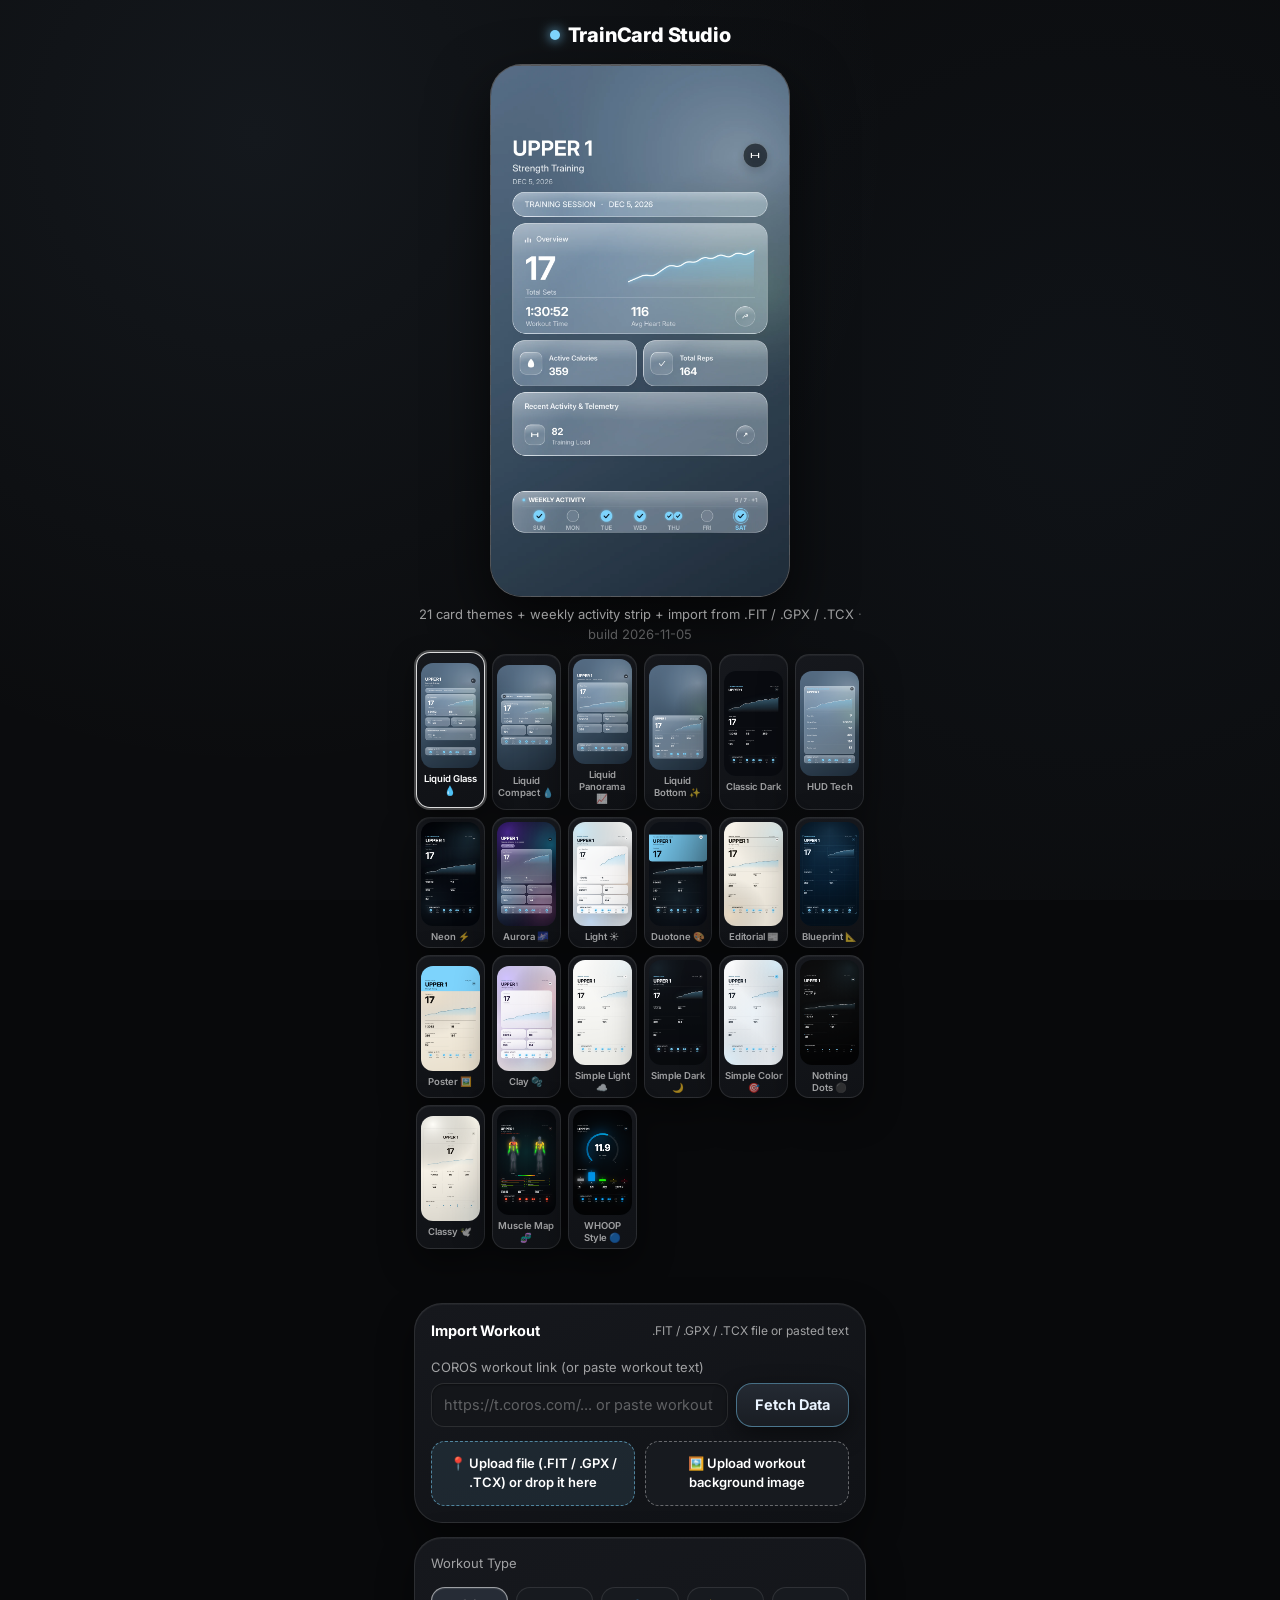
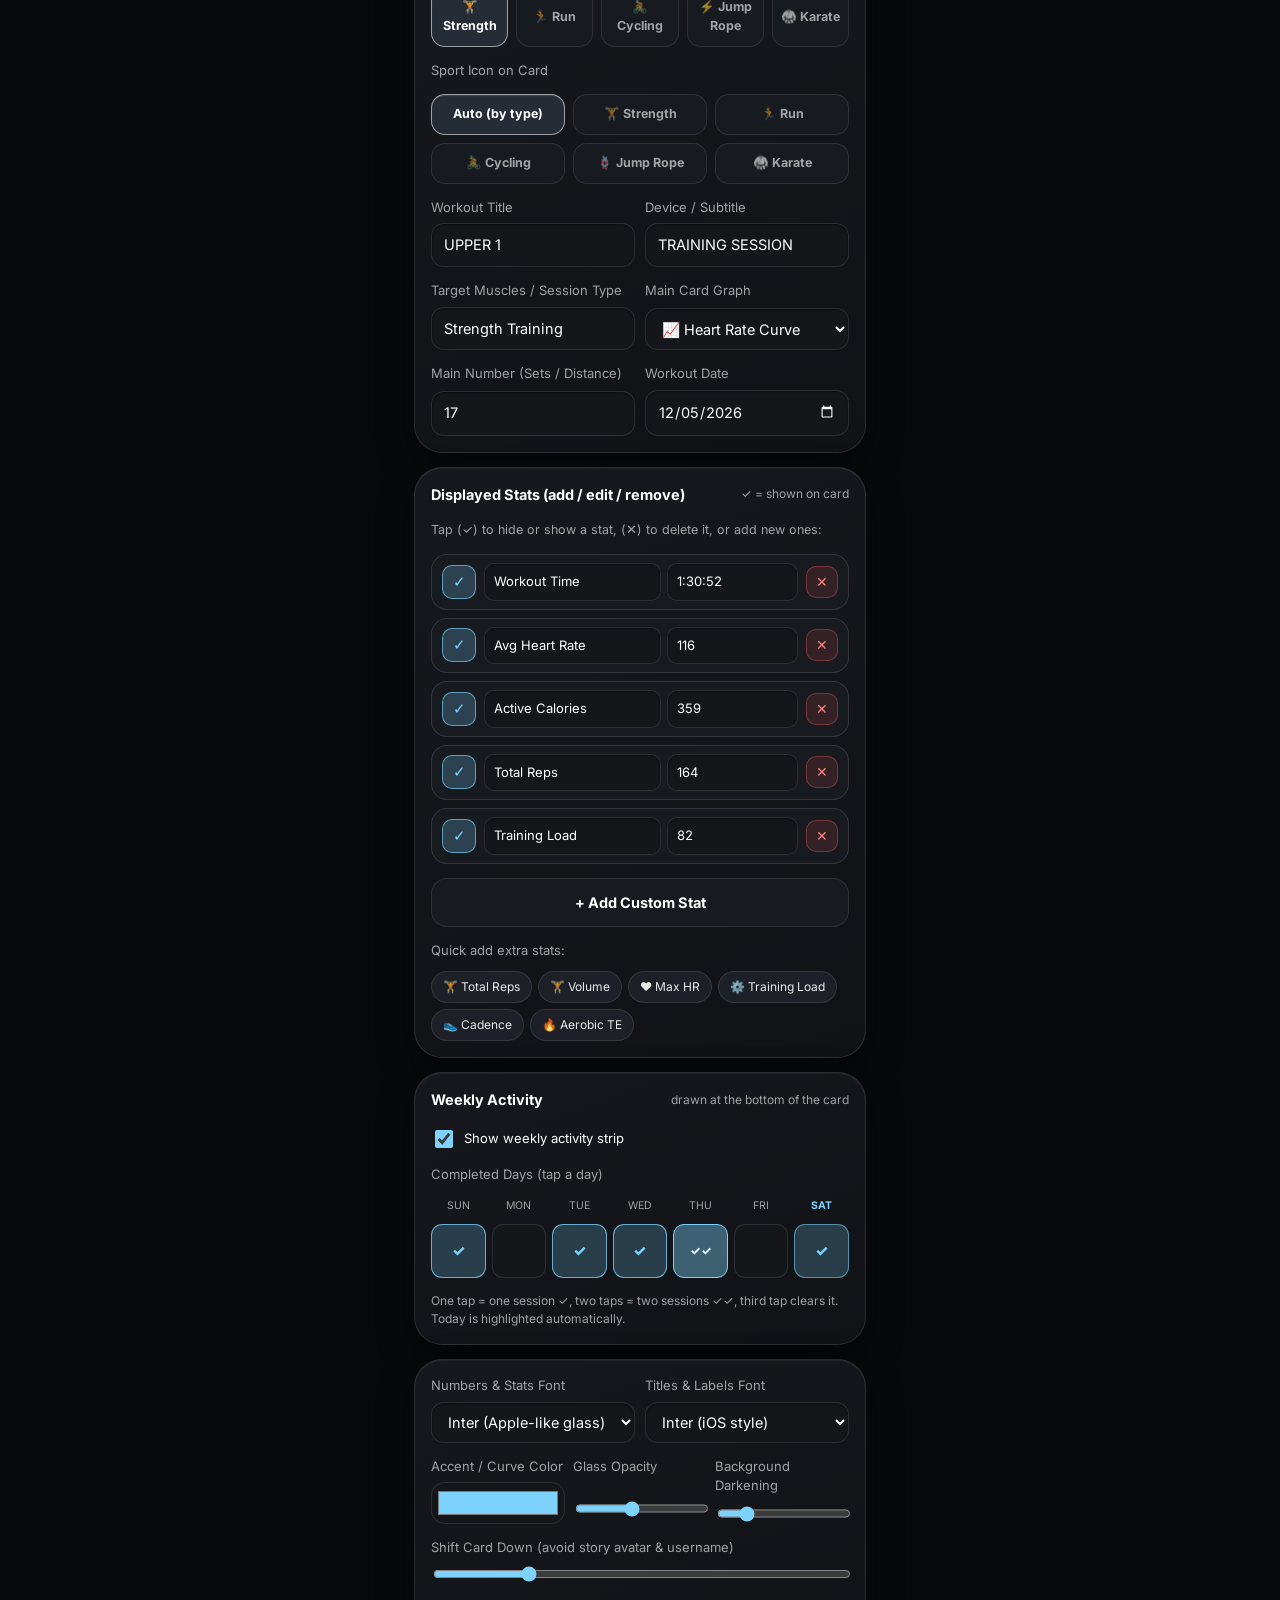
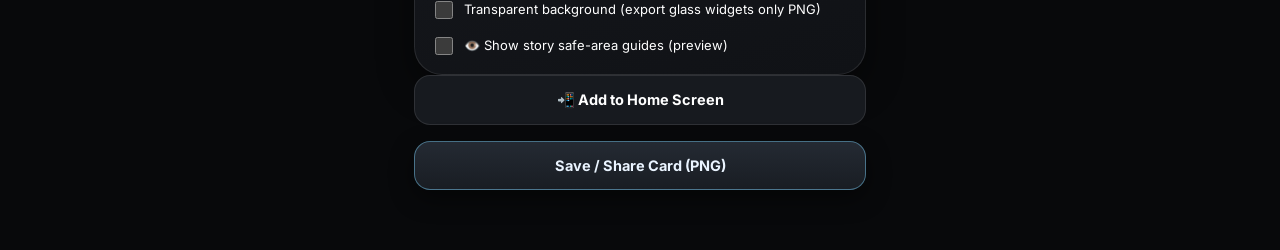
==== commit b747b405: "Update print statement from 'Hello' to 'Goodbye'" ====
--- a/index.html
+++ b/index.html
@@ -1,1602 +1,5217 @@
 <!DOCTYPE html>
-<html lang="en">
+<html lang="en" dir="ltr">
 <head>
-<meta charset="UTF-8" />
-<meta name="viewport" content="width=device-width, initial-scale=1.0" />
-<title>COROS Studio — Training Dashboard</title>
+<meta charset="utf-8">
+<meta name="viewport" content="width=device-width, initial-scale=1, maximum-scale=1, user-scalable=no, viewport-fit=cover">
+<meta name="theme-color" content="#0b0c0e">
+<meta name="mobile-web-app-capable" content="yes">
+<meta name="apple-mobile-web-app-capable" content="yes">
+<meta name="apple-mobile-web-app-status-bar-style" content="black-translucent">
+<meta name="apple-mobile-web-app-title" content="TrainCard Studio">
+<title>TrainCard Studio</title>
+<link rel="preconnect" href="https://fonts.googleapis.com">
+<link rel="preconnect" href="https://fonts.gstatic.com" crossorigin>
+<link href="https://fonts.googleapis.com/css2?family=Archivo+Black&family=Bebas+Neue&family=Chakra+Petch:ital,wght@0,600;0,700;1,700&family=Inter:wght@400;500;600;700;800&family=JetBrains+Mono:wght@500;700;800&family=Oswald:wght@500;700&family=Space+Grotesk:wght@500;700&display=swap" rel="stylesheet">
 <style>
-  :root{
-    --bg:#0b0e13;
-    --bg-elev:#12161e;
-    --bg-elev-2:#171c26;
-    --line:#232a37;
-    --line-soft:#1b212c;
-    --txt:#e8ecf3;
-    --txt-dim:#8b95a7;
-    --txt-dim-2:#5f6a7d;
-    --accent:#ff5a3c;
-    --accent-2:#ff8a5c;
-    --good:#3ddc97;
-    --warn:#ffc24b;
-    --bad:#ff5d6c;
-    --blue:#4d9dff;
-    --radius:16px;
-    --radius-sm:10px;
-    --shadow:0 10px 30px rgba(0,0,0,.35);
-    --sidebar-w:236px;
-    color-scheme: dark;
-  }
-  html[data-theme="light"]{
-    --bg:#f4f6fa;
-    --bg-elev:#ffffff;
-    --bg-elev-2:#f7f9fc;
-    --line:#e3e8f0;
-    --line-soft:#eef1f6;
-    --txt:#131822;
-    --txt-dim:#5c6779;
-    --txt-dim-2:#8b95a7;
-    --shadow:0 10px 30px rgba(20,30,50,.08);
-    color-scheme: light;
-  }
-  *{box-sizing:border-box}
-  html,body{height:100%}
-  body{
-    margin:0;
-    background:var(--bg);
-    color:var(--txt);
-    font-family:-apple-system,BlinkMacSystemFont,"Segoe UI",Roboto,Inter,Helvetica,Arial,sans-serif;
-    -webkit-font-smoothing:antialiased;
-    font-size:14px;
-  }
-  button{font-family:inherit;color:inherit;cursor:pointer}
-  ::-webkit-scrollbar{width:10px;height:10px}
-  ::-webkit-scrollbar-thumb{background:var(--line);border-radius:20px;border:3px solid transparent;background-clip:padding-box}
-  ::-webkit-scrollbar-thumb:hover{background:var(--txt-dim-2);background-clip:padding-box}
-
-  /* ---------- layout ---------- */
-  .app{display:grid;grid-template-columns:var(--sidebar-w) 1fr;min-height:100vh}
-
-  /* ---------- sidebar ---------- */
-  .sidebar{
-    background:var(--bg-elev);
-    border-right:1px solid var(--line);
-    display:flex;flex-direction:column;
-    padding:18px 14px;
-    position:sticky;top:0;height:100vh;
-  }
-  .brand{display:flex;align-items:center;gap:11px;padding:6px 8px 20px}
-  .brand .logo{
-    width:34px;height:34px;border-radius:10px;flex:none;
-    background:linear-gradient(140deg,var(--accent),var(--accent-2));
-    display:grid;place-items:center;
-    box-shadow:0 6px 18px rgba(255,90,60,.35);
-  }
-  .brand .logo svg{width:19px;height:19px}
-  .brand b{font-size:15px;letter-spacing:.2px;display:block;line-height:1.1}
-  .brand span{font-size:11px;color:var(--txt-dim-2);letter-spacing:1.6px;text-transform:uppercase}
-
-  .nav{display:flex;flex-direction:column;gap:3px}
-  .nav-label{font-size:10.5px;letter-spacing:1.3px;text-transform:uppercase;color:var(--txt-dim-2);padding:16px 10px 7px;font-weight:600}
-  .nav button{
-    display:flex;align-items:center;gap:11px;
-    background:transparent;border:0;border-radius:var(--radius-sm);
-    padding:10px 11px;width:100%;text-align:left;
-    color:var(--txt-dim);font-size:13.5px;font-weight:500;
-    transition:background .15s,color .15s;
-  }
-  .nav button:hover{background:var(--bg-elev-2);color:var(--txt)}
-  .nav button.active{background:linear-gradient(90deg,rgba(255,90,60,.16),rgba(255,90,60,.03));color:var(--txt)}
-  .nav button.active svg{color:var(--accent)}
-  .nav button svg{width:17px;height:17px;flex:none;color:var(--txt-dim-2)}
-  .nav button .pill{margin-left:auto;font-size:10.5px;background:var(--accent);color:#fff;padding:2px 7px;border-radius:20px;font-weight:700}
-
-  .sidebar-foot{margin-top:auto;padding-top:14px;border-top:1px solid var(--line-soft)}
-  .user{display:flex;align-items:center;gap:10px;padding:8px;border-radius:var(--radius-sm);cursor:pointer}
-  .user:hover{background:var(--bg-elev-2)}
-  .avatar{
-    width:34px;height:34px;border-radius:50%;flex:none;
-    background:linear-gradient(140deg,#4d9dff,#8b5cff);
-    display:grid;place-items:center;font-weight:700;font-size:13px;color:#fff;
-  }
-  .user .meta{min-width:0}
-  .user .meta b{display:block;font-size:13px;font-weight:600;white-space:nowrap;overflow:hidden;text-overflow:ellipsis}
-  .user .meta span{font-size:11px;color:var(--txt-dim-2)}
-
-  /* ---------- main ---------- */
-  .main{display:flex;flex-direction:column;min-width:0}
-  .topbar{
-    position:sticky;top:0;z-index:20;
-    display:flex;align-items:center;gap:14px;
-    padding:14px 26px;
-    background:color-mix(in srgb,var(--bg) 82%,transparent);
-    backdrop-filter:blur(14px);
-    border-bottom:1px solid var(--line);
-  }
-  .topbar h1{font-size:19px;margin:0;font-weight:650;letter-spacing:-.2px}
-  .topbar .sub{font-size:12px;color:var(--txt-dim);margin-top:2px}
-  .search{
-    margin-left:auto;position:relative;display:flex;align-items:center;
-  }
-  .search svg{position:absolute;left:11px;width:15px;height:15px;color:var(--txt-dim-2);pointer-events:none}
-  .search input{
-    background:var(--bg-elev);border:1px solid var(--line);color:var(--txt);
-    border-radius:var(--radius-sm);padding:9px 12px 9px 34px;font-size:13px;width:230px;outline:none;
-    transition:border-color .15s,width .2s;
-  }
-  .search input:focus{border-color:var(--accent);width:270px}
-  .icon-btn{
-    width:38px;height:38px;border-radius:var(--radius-sm);flex:none;
-    background:var(--bg-elev);border:1px solid var(--line);
-    display:grid;place-items:center;color:var(--txt-dim);
-    transition:color .15s,border-color .15s,background .15s;
-  }
-  .icon-btn:hover{color:var(--txt);border-color:var(--txt-dim-2)}
-  .icon-btn svg{width:17px;height:17px}
-
-  .content{padding:22px 26px 46px;display:flex;flex-direction:column;gap:18px}
-  .view{display:none;flex-direction:column;gap:18px}
-  .view.active{display:flex}
-
-  /* ---------- cards ---------- */
-  .card{
-    background:var(--bg-elev);border:1px solid var(--line);
-    border-radius:var(--radius);padding:18px;
-  }
-  .card-head{display:flex;align-items:flex-start;gap:12px;margin-bottom:16px}
-  .card-head h3{margin:0;font-size:14.5px;font-weight:620}
-  .card-head p{margin:3px 0 0;font-size:12px;color:var(--txt-dim)}
-  .card-head .right{margin-left:auto;display:flex;align-items:center;gap:8px}
-
-  .grid-kpi{display:grid;grid-template-columns:repeat(4,1fr);gap:16px}
-  .kpi{position:relative;overflow:hidden}
-  .kpi .label{font-size:12px;color:var(--txt-dim);display:flex;align-items:center;gap:7px}
-  .kpi .label svg{width:14px;height:14px;color:var(--txt-dim-2)}
-  .kpi .value{font-size:27px;font-weight:680;letter-spacing:-.6px;margin:10px 0 0}
-  .kpi .value small{font-size:13px;font-weight:500;color:var(--txt-dim);margin-left:3px}
-  .kpi .row{display:flex;align-items:center;gap:8px;margin-top:9px}
-  .delta{font-size:12px;font-weight:650;display:inline-flex;align-items:center;gap:3px}
-  .delta.up{color:var(--good)} .delta.down{color:var(--bad)} .delta.flat{color:var(--txt-dim)}
-  .kpi .spark{position:absolute;right:14px;top:16px;opacity:.9}
-  .kpi .note{font-size:11.5px;color:var(--txt-dim-2)}
-
-  .grid-2{display:grid;grid-template-columns:1.62fr 1fr;gap:18px}
-  .grid-2b{display:grid;grid-template-columns:1fr 1fr;gap:18px}
-  .grid-3{display:grid;grid-template-columns:repeat(3,1fr);gap:18px}
-
-  /* segmented control */
-  .seg{display:inline-flex;background:var(--bg-elev-2);border:1px solid var(--line);border-radius:9px;padding:3px;gap:2px}
-  .seg button{
-    border:0;background:transparent;color:var(--txt-dim);font-size:12px;font-weight:600;
-    padding:5px 12px;border-radius:7px;transition:background .15s,color .15s;
-  }
-  .seg button.active{background:var(--bg-elev);color:var(--txt);box-shadow:0 1px 4px rgba(0,0,0,.25)}
-
-  /* chart */
-  .chart-wrap{position:relative}
-  .chart-legend{display:flex;gap:16px;font-size:11.5px;color:var(--txt-dim);margin-bottom:6px}
-  .chart-legend span{display:inline-flex;align-items:center;gap:6px}
-  .chart-legend i{width:9px;height:9px;border-radius:3px;display:inline-block}
-  svg.chart{width:100%;height:auto;display:block;overflow:visible}
-  .chart .grid-line{stroke:var(--line-soft);stroke-width:1}
-  .chart .axis-txt{fill:var(--txt-dim-2);font-size:10.5px}
-  .chart .bar{transition:opacity .15s}
-  .chart .bar:hover{opacity:.82}
-  .tooltip{
-    position:absolute;pointer-events:none;opacity:0;transform:translate(-50%,-115%);
-    background:var(--bg-elev-2);border:1px solid var(--line);
-    border-radius:10px;padding:9px 11px;box-shadow:var(--shadow);
-    font-size:11.5px;white-space:nowrap;transition:opacity .12s;z-index:9;
-  }
-  .tooltip b{font-size:13px;display:block;margin-bottom:4px}
-  .tooltip .tt-row{display:flex;align-items:center;gap:6px;color:var(--txt-dim);margin-top:2px}
-  .tooltip .tt-row i{width:7px;height:7px;border-radius:2px;display:inline-block}
-  .tooltip .tt-row s{margin-left:auto;text-decoration:none;color:var(--txt);font-weight:600;padding-left:10px}
-
-  /* list rows */
-  .list{display:flex;flex-direction:column;gap:2px}
-  .lrow{
-    display:flex;align-items:center;gap:12px;padding:11px 10px;border-radius:var(--radius-sm);
-    transition:background .15s;cursor:pointer;
-  }
-  .lrow:hover{background:var(--bg-elev-2)}
-  .lrow .ic{width:34px;height:34px;border-radius:9px;flex:none;display:grid;place-items:center;background:var(--bg-elev-2)}
-  .lrow .ic svg{width:17px;height:17px}
-  .lrow .nm{font-size:13px;font-weight:580;line-height:1.25}
-  .lrow .dt{font-size:11.5px;color:var(--txt-dim-2);margin-top:2px}
-  .lrow .val{margin-left:auto;text-align:right;font-variant-numeric:tabular-nums}
-  .lrow .val b{font-size:13px;font-weight:620;display:block}
-  .lrow .val span{font-size:11.5px;color:var(--txt-dim-2)}
-
-  /* table */
-  table{width:100%;border-collapse:collapse;font-variant-numeric:tabular-nums}
-  th{
-    text-align:left;font-size:11px;text-transform:uppercase;letter-spacing:.7px;
-    color:var(--txt-dim-2);font-weight:650;padding:0 12px 11px;border-bottom:1px solid var(--line);
-  }
-  td{padding:12px;font-size:13px;border-bottom:1px solid var(--line-soft)}
-  tbody tr{transition:background .12s}
-  tbody tr:hover{background:var(--bg-elev-2)}
-  tbody tr:last-child td{border-bottom:0}
-  .chip{display:inline-flex;align-items:center;gap:5px;font-size:11.5px;font-weight:600;padding:3px 9px;border-radius:20px;background:var(--bg-elev-2);border:1px solid var(--line)}
-  .chip i{width:7px;height:7px;border-radius:50%;display:inline-block}
-
-  /* progress */
-  .goal{margin-bottom:18px}
-  .goal:last-child{margin-bottom:0}
-  .goal .top{display:flex;align-items:baseline;gap:8px;font-size:13px}
-  .goal .top b{font-weight:600}
-  .goal .top .num{margin-left:auto;font-size:12px;color:var(--txt-dim);font-variant-numeric:tabular-nums}
-  .bar{height:7px;border-radius:20px;background:var(--bg-elev-2);margin-top:9px;overflow:hidden}
-  .bar>i{display:block;height:100%;border-radius:20px;background:linear-gradient(90deg,var(--accent),var(--accent-2));width:0;transition:width .9s cubic-bezier(.2,.8,.2,1)}
-  .bar.blue>i{background:linear-gradient(90deg,#4d9dff,#8b5cff)}
-  .bar.green>i{background:linear-gradient(90deg,#3ddc97,#22b07a)}
-
-  /* rings */
-  .rings{display:flex;align-items:center;gap:22px;flex-wrap:wrap;justify-content:center}
-  .ring{position:relative;display:grid;place-items:center}
-  .ring svg{transform:rotate(-90deg)}
-  .ring .in{position:absolute;text-align:center}
-  .ring .in b{font-size:19px;font-weight:680;display:block;letter-spacing:-.4px}
-  .ring .in span{font-size:10.5px;color:var(--txt-dim);letter-spacing:.4px}
-
-  /* stat mini */
-  .mini{display:flex;flex-direction:column;gap:3px}
-  .mini .v{font-size:20px;font-weight:660;letter-spacing:-.4px}
-  .mini .l{font-size:11.5px;color:var(--txt-dim)}
-  .mini .t{font-size:11px;color:var(--txt-dim-2)}
-
-  /* toggle */
-  .switch{display:flex;align-items:center;gap:12px;padding:14px 2px;border-bottom:1px solid var(--line-soft)}
-  .switch:last-child{border-bottom:0}
-  .switch .txt b{font-size:13px;font-weight:580;display:block}
-  .switch .txt span{font-size:11.5px;color:var(--txt-dim-2)}
-  .tg{margin-left:auto;width:42px;height:24px;border-radius:20px;background:var(--line);border:0;position:relative;flex:none;transition:background .18s}
-  .tg::after{content:"";position:absolute;top:3px;left:3px;width:18px;height:18px;border-radius:50%;background:#fff;transition:transform .18s}
-  .tg.on{background:var(--accent)}
-  .tg.on::after{transform:translateX(18px)}
-
-  .empty{padding:40px;text-align:center;color:var(--txt-dim-2);font-size:13px}
-  .toast{
-    position:fixed;bottom:24px;left:50%;transform:translate(-50%,90px);
-    background:var(--bg-elev-2);border:1px solid var(--line);border-radius:12px;
-    padding:11px 16px;font-size:13px;box-shadow:var(--shadow);z-index:99;
-    transition:transform .28s cubic-bezier(.2,.9,.3,1.2);display:flex;align-items:center;gap:9px;
-  }
-  .toast.show{transform:translate(-50%,0)}
-  .toast svg{width:16px;height:16px;color:var(--good)}
-
-  /* share buttons + story modal */
-  .share-btn{
-    width:32px;height:32px;flex:none;border-radius:9px;
-    background:transparent;border:1px solid var(--line);
-    display:grid;place-items:center;color:var(--txt-dim-2);
-    transition:color .15s,border-color .15s,background .15s;
-  }
-  .share-btn:hover{color:var(--accent);border-color:var(--accent);background:rgba(255,90,60,.10)}
-  .share-btn svg{width:15px;height:15px}
-
-  .modal{
-    position:fixed;inset:0;z-index:200;display:none;
-    align-items:center;justify-content:center;padding:22px;
-    background:rgba(4,6,10,.74);backdrop-filter:blur(8px);
-  }
-  .modal.open{display:flex;animation:fade .18s ease}
-  @keyframes fade{from{opacity:0}to{opacity:1}}
-  .modal-card{
-    display:flex;gap:24px;width:100%;max-width:880px;max-height:92vh;overflow:auto;
-    background:var(--bg-elev);border:1px solid var(--line);border-radius:22px;
-    padding:22px;box-shadow:0 24px 70px rgba(0,0,0,.55);
-  }
-  .story-preview{
-    width:288px;flex:none;border-radius:20px;overflow:hidden;
-    border:1px solid var(--line);background:#05070b;
-    box-shadow:0 12px 40px rgba(0,0,0,.5);
-  }
-  .story-preview canvas{width:100%;height:auto;display:block}
-  .modal-side{flex:1;min-width:0;display:flex;flex-direction:column;gap:14px}
-  .modal-side .lead{font-size:12.5px;color:var(--txt-dim);line-height:1.6}
-  .btn-row{display:flex;gap:10px;flex-wrap:wrap;margin-top:auto}
-  .btn{
-    flex:1;min-width:130px;display:inline-flex;align-items:center;justify-content:center;gap:8px;
-    padding:12px 16px;border-radius:12px;font-size:13px;font-weight:620;
-    background:var(--bg-elev-2);border:1px solid var(--line);color:var(--txt);
-    transition:transform .12s,border-color .15s,filter .15s;
-  }
-  .btn:hover{transform:translateY(-1px)}
-  .btn svg{width:16px;height:16px}
-  .btn.primary{background:linear-gradient(135deg,var(--accent),var(--accent-2));border-color:transparent;color:#fff;box-shadow:0 8px 22px rgba(255,90,60,.32)}
-  .btn.ghost{background:transparent}
-  .share-note{
-    font-size:11.5px;color:var(--txt-dim-2);line-height:1.6;
-    border-left:2px solid var(--line);padding-left:11px;
-  }
-
-  @media(max-width:1180px){
-    .grid-kpi{grid-template-columns:repeat(2,1fr)}
-    .grid-2{grid-template-columns:1fr}
-    .grid-3{grid-template-columns:1fr}
-  }
-  @media(max-width:820px){
-    .app{grid-template-columns:1fr}
-    .sidebar{
-      position:fixed;bottom:0;top:auto;height:auto;width:100%;left:0;z-index:60;
-      flex-direction:row;align-items:center;padding:8px 10px;border-right:0;border-top:1px solid var(--line);
-      overflow-x:auto;gap:4px;
-    }
-    .brand,.nav-label,.sidebar-foot{display:none}
-    .nav{flex-direction:row;gap:4px}
-    .nav button{flex-direction:column;gap:4px;font-size:10px;padding:7px 12px;white-space:nowrap}
-    .content{padding:16px 14px 96px}
-    .topbar{padding:12px 14px}
-    .search input{width:130px} .search input:focus{width:150px}
-    .grid-2b{grid-template-columns:1fr}
-    .modal-card{flex-direction:column;gap:16px;padding:16px;max-width:420px}
-    .story-preview{width:210px;align-self:center}
-    .lrow .share-btn{display:none}
-  }
+:root {
+  --ink: #ffffff;
+  --mut: rgba(255, 255, 255, 0.6);
+  --edge: rgba(255, 255, 255, 0.1);
+  --edge-bright: rgba(255, 255, 255, 0.28);
+  --glass-bg: linear-gradient(160deg, #16181d, #101216);
+  --ok: #00e054;
+  color-scheme: dark;
+  box-sizing: border-box;
+  padding-top: env(safe-area-inset-top, 0px);
+  padding-bottom: env(safe-area-inset-bottom, 0px);
+}
+* { box-sizing: border-box; -webkit-tap-highlight-color: transparent; }
+html { background: #08090b; }
+body {
+  margin: 0;
+  color: var(--ink);
+  font: 15px/1.5 "Inter", -apple-system, BlinkMacSystemFont, sans-serif;
+  overflow-x: hidden;
+  min-height: 100vh;
+}
+body::before {
+  content: "";
+  position: fixed;
+  inset: 0;
+  z-index: -1;
+  background: 
+    radial-gradient(circle at 20% 15%, rgba(125, 165, 205, 0.08) 0%, transparent 50%),
+    radial-gradient(circle at 85% 45%, rgba(86, 130, 175, 0.06) 0%, transparent 50%),
+    #0b0c0e;
+}
+main {
+  max-width: 480px;
+  margin: 0 auto;
+  padding: 14px 14px 60px;
+}
+.brand-head {
+  display: flex;
+  align-items: center;
+  justify-content: center;
+  gap: 8px;
+  margin: 6px 0 14px;
+}
+.brand-dot {
+  width: 10px;
+  height: 10px;
+  border-radius: 50%;
+  background: #7dd3fc;
+  box-shadow: 0 0 12px #7dd3fc;
+}
+h1 {
+  font-size: 20px;
+  font-weight: 800;
+  margin: 0;
+  letter-spacing: -0.01em;
+}
+[hidden] { display: none !important; }
+
+/* Dark solid panels */
+.panel, .th {
+  background: var(--glass-bg);
+  border: 1px solid var(--edge);
+  box-shadow: 
+    inset 0 1px 1px rgba(255, 255, 255, 0.06),
+    0 14px 36px rgba(0, 0, 0, 0.45);
+}
+.panel {
+  border-radius: 28px;
+  padding: 16px;
+  margin-top: 14px;
+  display: grid;
+  gap: 14px;
+}
+
+/* Card preview */
+.prev-wrap {
+  width: min(68vw, 300px);
+  aspect-ratio: 9/16;
+  margin: 0 auto;
+  border-radius: 32px;
+  overflow: hidden;
+  border: 1.5px solid var(--edge-bright);
+  box-shadow: 0 24px 60px rgba(0, 0, 0, 0.65), inset 0 1px 2px rgba(255,255,255,0.4);
+  background-color: #101216;
+  background-image: 
+    linear-gradient(45deg, #171b21 25%, transparent 25%), 
+    linear-gradient(-45deg, #171b21 25%, transparent 25%), 
+    linear-gradient(45deg, transparent 75%, #171b21 75%), 
+    linear-gradient(-45deg, transparent 75%, #171b21 75%);
+  background-size: 20px 20px;
+  background-position: 0 0, 0 10px, 10px -10px, -10px 0px;
+}
+#prev {
+  display: block;
+  width: 100%;
+  height: 100%;
+  object-fit: contain;
+  -webkit-touch-callout: default;
+}
+.hint {
+  text-align: center;
+  color: var(--mut);
+  font-size: 13px;
+  margin: 8px 0 2px;
+}
+
+/* Theme strip */
+#strip {
+  display: grid;
+  grid-template-columns: repeat(6, 1fr);
+  gap: 7px;
+  padding: 8px 2px 12px;
+}
+.th {
+  border-radius: 14px;
+  padding: 4px;
+  color: var(--mut);
+  font: inherit;
+  font-size: 9.5px;
+  line-height: 1.25;
+  cursor: pointer;
+  transition: all 0.2s ease;
+}
+.th.on {
+  color: #fff;
+  border-color: rgba(255, 255, 255, 0.85);
+  box-shadow: 0 0 0 2px rgba(255, 255, 255, 0.25), 0 10px 24px rgba(0, 0, 0, 0.5);
+  transform: translateY(-2px);
+}
+.th canvas {
+  display: block;
+  width: 100%;
+  height: auto;
+  aspect-ratio: 9 / 16;
+  border-radius: 12px;
+  background: #141a22;
+}
+.th span {
+  display: block;
+  margin-top: 5px;
+  font-weight: 600;
+  text-align: center;
+}
+
+/* Sport and icon pills */
+.sport-pills {
+  display: grid;
+  grid-template-columns: repeat(auto-fit, minmax(72px, 1fr));
+  gap: 8px;
+}
+.icon-pills {
+  display: grid;
+  grid-template-columns: repeat(auto-fit, minmax(104px, 1fr));
+  gap: 8px;
+}
+.icon-pill {
+  padding: 10px 6px;
+  border-radius: 14px;
+  border: 1px solid var(--edge);
+  background: #171a1f;
+  color: var(--mut);
+  font: inherit;
+  font-size: 12.5px;
+  font-weight: 700;
+  cursor: pointer;
+  transition: all 0.15s;
+}
+.icon-pill.active {
+  background: #262c36;
+  color: #fff;
+  border-color: rgba(255, 255, 255, 0.55);
+  box-shadow: inset 0 1px 1px rgba(255, 255, 255, 0.12);
+}
+#beltGroup { display: grid; gap: 12px; }
+.belt-row {
+  display: flex;
+  flex-wrap: wrap;
+  gap: 8px;
+}
+.belt-swatch {
+  width: 38px;
+  height: 38px;
+  border-radius: 50%;
+  border: 2px solid rgba(255, 255, 255, 0.18);
+  box-shadow: inset 0 2px 4px rgba(255, 255, 255, 0.28), inset 0 -2px 4px rgba(0, 0, 0, 0.35);
+  cursor: pointer;
+  padding: 0;
+  transition: transform .12s, box-shadow .12s, border-color .12s;
+}
+.belt-swatch:hover { transform: translateY(-1px); }
+.belt-swatch.active {
+  border-color: #fff;
+  box-shadow: 0 0 0 3px rgba(125, 211, 252, 0.45), inset 0 2px 4px rgba(255, 255, 255, 0.3);
+}
+.week-grid {
+  display: grid;
+  grid-template-columns: repeat(7, 1fr);
+  gap: 6px;
+}
+.week-day {
+  display: grid;
+  gap: 10px;
+  justify-items: stretch;
+  padding: 0;
+  border: 0;
+  background: none;
+  color: inherit;
+  font: inherit;
+  cursor: pointer;
+  text-align: center;
+}
+.week-day span {
+  font-size: 10.5px;
+  color: var(--mut);
+  white-space: nowrap;
+  overflow: hidden;
+  text-overflow: ellipsis;
+}
+.wd-check {
+  display: grid;
+  place-items: center;
+  width: 100%;
+  aspect-ratio: 1;
+  border-radius: 11px;
+  border: 1px solid var(--edge);
+  background: #14161a;
+  font-size: 15px;
+  font-weight: 800;
+  color: transparent;
+  transition: background .15s, border-color .15s, color .15s;
+}
+.week-day.on .wd-check {
+  background: rgba(125, 211, 252, 0.22);
+  border-color: rgba(125, 211, 252, 0.75);
+  color: #7dd3fc;
+}
+.week-day.x2 .wd-check {
+  background: rgba(125, 211, 252, 0.4);
+  border-color: #7dd3fc;
+  color: #e0f2fe;
+  font-size: 12px;
+  letter-spacing: -0.5px;
+}
+.week-day.today span { color: #7dd3fc; font-weight: 700; }
+.week-day.today .wd-check { border-color: rgba(125, 211, 252, 0.55); }
+.sport-pill {
+  padding: 10px 6px;
+  border-radius: 14px;
+  border: 1px solid var(--edge);
+  background: #171a1f;
+  color: var(--mut);
+  font: inherit;
+  font-size: 12.5px;
+  font-weight: 700;
+  cursor: pointer;
+  text-align: center;
+  transition: all 0.15s;
+}
+.sport-pill.active {
+  background: #262c36;
+  color: #fff;
+  border-color: rgba(255, 255, 255, 0.55);
+  box-shadow: inset 0 1px 1px rgba(255, 255, 255, 0.12);
+}
+
+/* Fields and buttons */
+label {
+  display: grid;
+  gap: 6px;
+  font-size: 13px;
+  color: var(--mut);
+}
+.input-group {
+  display: flex;
+  gap: 8px;
+}
+.input-group input { flex: 1; }
+input[type=text], input[type=password], input[type=date], select {
+  font: inherit;
+  font-size: 14.5px;
+  padding: 10px 12px;
+  border-radius: 13px;
+  border: 1px solid var(--edge);
+  background: #14161a;
+  color: #fff;
+  width: 100%;
+  box-shadow: inset 0 1px 2px rgba(0, 0, 0, 0.4);
+  outline: none;
+  direction: ltr;
+  text-align: left;
+}
+select { direction: ltr; text-align: left; }
+select option { background: #14161a; color: #fff; }
+input[data-k="title"], input[data-k="tag"], input[data-k="muscleTag"], .rtl-in {
+  direction: auto !important;
+  text-align: start !important;
+}
+input:focus, select:focus { border-color: rgba(255, 255, 255, 0.65); }
+input::placeholder { color: rgba(255, 255, 255, 0.32); }
+.row { display: grid; grid-template-columns: 1fr 1fr; gap: 10px; }
+.row-3 { display: grid; grid-template-columns: 1fr 1fr 1fr; gap: 8px; }
+input[type=color] {
+  width: 100%;
+  height: 42px;
+  border: 1px solid var(--edge);
+  border-radius: 14px;
+  background: #14161a;
+  padding: 4px;
+  cursor: pointer;
+}
+input[type=range] { accent-color: #7dd3fc; width: 100%; }
+.file {
+  position: relative;
+  overflow: hidden;
+  display: flex;
+  align-items: center;
+  justify-content: center;
+  text-align: center;
+  padding: 12px;
+  border: 1px dashed rgba(255, 255, 255, 0.35);
+  border-radius: 14px;
+  background: #171a1f;
+  color: #fff;
+  font-size: 13px;
+  font-weight: 600;
+  cursor: pointer;
+}
+.file input {
+  position: absolute;
+  inset: 0;
+  width: 100%;
+  height: 100%;
+  opacity: 0;
+  cursor: pointer;
+}
+.file.track-file {
+  border-color: rgba(125, 211, 252, 0.55);
+  background: rgba(125, 211, 252, 0.1);
+}
+.file.dragging {
+  border-color: #7dd3fc;
+  background: rgba(125, 211, 252, 0.22);
+  box-shadow: 0 0 0 2px rgba(125, 211, 252, 0.35) inset;
+}
+.chk-row { display: flex; flex-wrap: wrap; gap: 12px; }
+.chk {
+  display: flex;
+  align-items: center;
+  gap: 8px;
+  color: #fff;
+  cursor: pointer;
+  font-size: 13px;
+}
+.chk input { width: 18px; height: 18px; accent-color: #7dd3fc; }
+
+/* Flexible stats manager */
+.section-head {
+  display: flex;
+  align-items: center;
+  justify-content: space-between;
+  margin-bottom: 2px;
+}
+.section-head b { font-size: 14.5px; color: #fff; }
+.section-head span { font-size: 12px; color: var(--mut); }
+.stats-manager { display: grid; gap: 8px; }
+.stat-item {
+  display: flex;
+  align-items: center;
+  gap: 8px;
+  padding: 8px 10px;
+  border-radius: 16px;
+  background: #171a1f;
+  border: 1px solid rgba(255, 255, 255, 0.12);
+  transition: opacity 0.2s, border-color 0.2s;
+}
+.stat-item.off {
+  opacity: 0.42;
+  background: #101215;
+  border-color: rgba(255, 255, 255, 0.05);
+}
+.stat-toggle {
+  width: 34px;
+  height: 34px;
+  border-radius: 10px;
+  border: 1px solid rgba(255, 255, 255, 0.2);
+  background: #1d2127;
+  color: var(--mut);
+  font-size: 15px;
+  cursor: pointer;
+  display: flex;
+  align-items: center;
+  justify-content: center;
+  flex-shrink: 0;
+  transition: all 0.15s;
+}
+.stat-item:not(.off) .stat-toggle {
+  background: rgba(125, 211, 252, 0.22);
+  border-color: rgba(125, 211, 252, 0.65);
+  color: #7dd3fc;
+}
+.stat-fields {
+  flex: 1;
+  display: grid;
+  grid-template-columns: 1.35fr 1fr;
+  gap: 6px;
+  min-width: 0;
+}
+.stat-fields input {
+  padding: 8px 9px;
+  font-size: 13px;
+  border-radius: 10px;
+}
+.stat-del {
+  width: 32px;
+  height: 32px;
+  border-radius: 10px;
+  border: 1px solid rgba(255, 90, 90, 0.35);
+  background: rgba(255, 90, 90, 0.12);
+  color: #ff8080;
+  font-size: 14px;
+  cursor: pointer;
+  display: flex;
+  align-items: center;
+  justify-content: center;
+  flex-shrink: 0;
+}
+.quick-chips {
+  display: flex;
+  flex-wrap: wrap;
+  gap: 6px;
+  padding-top: 4px;
+}
+.chip-btn {
+  padding: 6px 11px;
+  border-radius: 99px;
+  border: 1px solid var(--edge);
+  background: #1d2127;
+  color: rgba(255, 255, 255, 0.9);
+  font: inherit;
+  font-size: 12px;
+  cursor: pointer;
+}
+.chip-btn:active { transform: scale(0.96); }
+
+.go {
+  font: inherit;
+  font-size: 14.5px;
+  font-weight: 700;
+  color: #eaf4ff;
+  width: 100%;
+  padding: 13px 16px;
+  border-radius: 16px;
+  border: 1px solid rgba(125, 211, 252, 0.45);
+  background: linear-gradient(180deg, #242a33, #191d23);
+  box-shadow: 0 8px 24px rgba(0, 0, 0, 0.45);
+  cursor: pointer;
+  transition: transform 0.15s, opacity 0.15s;
+  white-space: nowrap;
+}
+.go:active { transform: scale(0.98); }
+.go:disabled { opacity: 0.5; cursor: wait; }
+.go.alt {
+  color: #fff;
+  border-color: var(--edge);
+  background: #171a1f;
+  box-shadow: none;
+}
+.go.inline { width: auto; padding: 0 18px; }
+#share { margin-top: 16px; }
+#msg {
+  text-align: center;
+  color: #7dd3fc;
+  font-size: 13.5px;
+  min-height: 20px;
+  margin: 8px 0 0;
+}
+
+/* Muscle Map editor */
+.muscle-grid {
+  display: grid;
+  grid-template-columns: 1fr 1fr;
+  gap: 8px;
+}
+.muscle-row {
+  display: flex;
+  align-items: center;
+  gap: 8px;
+  padding: 7px 9px;
+  border-radius: 13px;
+  background: #171a1f;
+  border: 1px solid rgba(255, 255, 255, 0.1);
+}
+.muscle-row .m-dot {
+  width: 11px;
+  height: 11px;
+  border-radius: 50%;
+  flex-shrink: 0;
+  box-shadow: 0 0 8px currentColor;
+}
+.muscle-row .m-name {
+  flex: 1;
+  font-size: 12px;
+  font-weight: 600;
+  color: rgba(255, 255, 255, 0.85);
+  white-space: nowrap;
+  overflow: hidden;
+  text-overflow: ellipsis;
+}
+.m-step {
+  display: flex;
+  align-items: center;
+  gap: 5px;
+}
+.m-step button {
+  width: 26px;
+  height: 26px;
+  border-radius: 8px;
+  border: 1px solid rgba(255, 255, 255, 0.2);
+  background: #1d2127;
+  color: #fff;
+  font-size: 15px;
+  line-height: 1;
+  cursor: pointer;
+  display: grid;
+  place-items: center;
+}
+.m-step button:active { transform: scale(0.92); }
+.m-step b {
+  min-width: 22px;
+  text-align: center;
+  font-size: 14px;
+  font-weight: 800;
+  color: #fff;
+}
+.zone-grid {
+  display: grid;
+  grid-template-columns: repeat(5, 1fr);
+  gap: 8px;
+}
+.zone-grid label {
+  font-size: 11px;
+  text-align: center;
+}
+.zone-grid input[type=color] { height: 38px; }
+@media (max-width: 380px) {
+  .muscle-grid { grid-template-columns: 1fr; }
+}
 </style>
 </head>
 <body>
-<div class="app">
-  <!-- ============ SIDEBAR ============ -->
-  <aside class="sidebar">
-    <div class="brand">
-      <div class="logo">
-        <svg viewBox="0 0 24 24" fill="none" stroke="#fff" stroke-width="2.2" stroke-linecap="round" stroke-linejoin="round">
-          <path d="M3 13h4l2.5-6 3 12L15 9l2 4h4"/>
-        </svg>
+<main>
+  <div class="brand-head">
+    <span class="brand-dot"></span>
+    <h1>TrainCard Studio</h1>
+  </div>
+
+  <div class="prev-wrap">
+    <img id="prev" alt="Workout card preview">
+  </div>
+  <p class="hint">21 card themes + weekly activity strip + import from .FIT / .GPX / .TCX <span id="buildTag" style="opacity:.55"></span></p>
+  <div id="strip"></div>
+
+  <p id="msg"></p>
+
+  <!-- Workout import from file or pasted text -->
+  <section class="panel">
+    <div class="section-head">
+      <b>Import Workout</b>
+      <span>.FIT / .GPX / .TCX file or pasted text</span>
+    </div>
+
+    <label>
+      COROS workout link (or paste workout text)
+      <div class="input-group">
+        <input type="text" id="corosUrl" placeholder="https://t.coros.com/... or paste workout text" autocomplete="off">
+        <button class="go inline" id="fetchBtn" type="button">Fetch Data</button>
       </div>
-      <div><b>COROS Studio</b><span>Training</span></div>
+    </label>
+
+    <div class="row">
+      <label class="file track-file" id="trackDrop">
+        <span id="trackFileLabel">📍 Upload file (.FIT / .GPX / .TCX) or drop it here</span>
+        <input type="file" id="trackFile" accept=".fit,.gpx,.tcx,.fit.gz,application/gpx+xml,application/octet-stream">
+      </label>
+      <label class="file">
+        <span id="bgFileLabel">🖼️ Upload workout background image</span>
+        <input type="file" id="bgFile" accept="image/*">
+      </label>
     </div>
-
-    <nav class="nav" id="nav">
-      <div class="nav-label">Overview</div>
-      <button data-view="dashboard" class="active">
-        <svg viewBox="0 0 24 24" fill="none" stroke="currentColor" stroke-width="2" stroke-linecap="round"><rect x="3" y="3" width="7" height="9" rx="1.5"/><rect x="14" y="3" width="7" height="5" rx="1.5"/><rect x="14" y="12" width="7" height="9" rx="1.5"/><rect x="3" y="16" width="7" height="5" rx="1.5"/></svg>
-        Dashboard
-      </button>
-      <button data-view="activities">
-        <svg viewBox="0 0 24 24" fill="none" stroke="currentColor" stroke-width="2" stroke-linecap="round"><path d="M3 13h4l2-5 3 9 2.5-6 1.8 3H21"/></svg>
-        Activities <span class="pill" id="actCount">—</span>
-      </button>
-      <button data-view="training">
-        <svg viewBox="0 0 24 24" fill="none" stroke="currentColor" stroke-width="2" stroke-linecap="round" stroke-linejoin="round"><path d="M6.5 6.5 17.5 17.5"/><path d="m21 21-2.5-2.5"/><path d="m3 3 2.5 2.5"/><path d="M15 3h6v6"/><path d="M3 15v6h6"/></svg>
-        Training Load
-      </button>
-
-      <div class="nav-label">Athlete</div>
-      <button data-view="recovery">
-        <svg viewBox="0 0 24 24" fill="none" stroke="currentColor" stroke-width="2" stroke-linecap="round" stroke-linejoin="round"><path d="M20.8 5.6a5 5 0 0 0-7.1 0L12 7.3l-1.7-1.7a5 5 0 1 0-7.1 7.1L12 21.5l8.8-8.8a5 5 0 0 0 0-7.1z"/></svg>
-        Recovery
-      </button>
-      <button data-view="goals">
-        <svg viewBox="0 0 24 24" fill="none" stroke="currentColor" stroke-width="2" stroke-linecap="round"><circle cx="12" cy="12" r="8.5"/><circle cx="12" cy="12" r="4"/><circle cx="12" cy="12" r=".6" fill="currentColor"/></svg>
-        Goals
-      </button>
-
-      <div class="nav-label">System</div>
-      <button data-view="settings">
-        <svg viewBox="0 0 24 24" fill="none" stroke="currentColor" stroke-width="2" stroke-linecap="round"><circle cx="12" cy="12" r="3"/><path d="M19.4 15a1.6 1.6 0 0 0 .3 1.8l.1.1a2 2 0 1 1-2.8 2.8l-.1-.1a1.6 1.6 0 0 0-2.7 1.1V21a2 2 0 1 1-4 0v-.1A1.6 1.6 0 0 0 7 19.4a1.6 1.6 0 0 0-1.8.3l-.1.1a2 2 0 1 1-2.8-2.8l.1-.1a1.6 1.6 0 0 0-1.1-2.7H1a2 2 0 1 1 0-4h.1A1.6 1.6 0 0 0 2.6 7a1.6 1.6 0 0 0-.3-1.8l-.1-.1a2 2 0 1 1 2.8-2.8l.1.1A1.6 1.6 0 0 0 7 2.6h.1A1.6 1.6 0 0 0 8.8 1V1a2 2 0 1 1 4 0v.1A1.6 1.6 0 0 0 15 2.6"/></svg>
-        Settings
-      </button>
-    </nav>
-
-    <div class="sidebar-foot">
-      <div class="user">
-        <div class="avatar">MK</div>
-        <div class="meta"><b>Mika Karlsson</b><span>Pro trail · 12 wk block</span></div>
+  </section>
+
+  <!-- Sport type, icons and main number -->
+  <section class="panel">
+    <label>Workout Type</label>
+    <div class="sport-pills" id="sportPills">
+      <button type="button" class="sport-pill active" data-sport="gym">🏋️ Strength</button>
+      <button type="button" class="sport-pill" data-sport="run">🏃 Run</button>
+      <button type="button" class="sport-pill" data-sport="bike">🚴 Cycling</button>
+      <button type="button" class="sport-pill" data-sport="rope">⚡ Jump Rope</button>
+      <button type="button" class="sport-pill" data-sport="karate">🥋 Karate</button>
+    </div>
+
+    <label>Sport Icon on Card</label>
+    <div class="icon-pills" id="iconPills">
+      <button type="button" class="icon-pill active" data-icon="auto">Auto (by type)</button>
+      <button type="button" class="icon-pill" data-icon="dumbbell">🏋️ Strength</button>
+      <button type="button" class="icon-pill" data-icon="run">🏃 Run</button>
+      <button type="button" class="icon-pill" data-icon="bike">🚴 Cycling</button>
+      <button type="button" class="icon-pill" data-icon="rope">🪢 Jump Rope</button>
+      <button type="button" class="icon-pill" data-icon="karate">🥋 Karate</button>
+    </div>
+
+    <div id="beltGroup" hidden>
+      <label>Karate Belt Color</label>
+      <div class="belt-row" id="beltRow"></div>
+      <p class="hint" style="margin:0;text-align:left;font-size:12px">Picking a belt color turns the sport icon into a karate belt in your rank color.</p>
+    </div>
+
+    <div class="row">
+      <label>Workout Title<input type="text" data-k="title" value="UPPER 1" placeholder="UPPER 1 / Evening Run"></label>
+      <label>Device / Subtitle<input type="text" data-k="tag" value="TRAINING SESSION" placeholder="TRAINING SESSION"></label>
+    </div>
+
+    <div id="gymExtraRow" class="row">
+      <label>Target Muscles / Session Type<input type="text" data-k="muscleTag" value="Strength Training" placeholder="UPPER BODY"></label>
+      <label>Main Card Graph
+        <select data-k="chartMode">
+          <option value="hr">📈 Heart Rate Curve</option>
+          <option value="route">🗺️ GPS Route (run & cycling)</option>
+          <option value="none">🚫 No Graph (hide chart)</option>
+        </select>
+      </label>
+    </div>
+
+    <div class="row">
+      <label id="lblMainStat">Main Number (Sets / Distance)<input type="text" data-k="dist" value="17" placeholder="17 or 5.02"></label>
+      <label>Workout Date<input type="date" data-k="date"></label>
+    </div>
+
+    <div class="row" id="classyRow" hidden>
+      <label>Classy Background Color<input type="color" data-k="cardBg" value="#f6f1e6"></label>
+      <label>Device Name on Card (Classy)<input type="text" data-k="device" placeholder="e.g. COROS PACE 3"></label>
+    </div>
+  </section>
+
+  <!-- Muscle Map controls -->
+  <section class="panel" id="musclePanel" hidden>
+    <div class="section-head">
+      <b>🧬 Muscle Map</b>
+      <span id="muscleSourceTag">demo data</span>
+    </div>
+    <p class="hint" style="margin:0;text-align:left;font-size:12.5px">Sets per muscle are auto-extracted from .FIT exercise tags or pasted workout text (e.g. “Bench Press 4 x 8”). Compound lifts count toward every muscle they train, so muscle sets can exceed the workout's set count. Fine-tune any muscle below — the body heat-map updates live.</p>
+
+    <div class="row-3">
+      <label>Heat Low<input type="color" data-k="muscleLow" value="#00b3a4"></label>
+      <label>Heat High<input type="color" data-k="muscleHigh" value="#ff4326"></label>
+      <label>Body Color<input type="color" data-k="muscleBody" value="#242c36"></label>
+    </div>
+
+    <p class="hint" id="muscleUnassignedNote" style="margin:0;text-align:left;font-size:12px;color:#ffb454" hidden></p>
+
+    <div class="muscle-grid" id="muscleEditor"></div>
+
+    <div class="input-group">
+      <button class="go alt" id="muscleClearBtn" type="button">Clear All</button>
+      <button class="go alt" id="muscleDemoBtn" type="button">Load Demo</button>
+    </div>
+  </section>
+
+  <!-- WHOOP style controls -->
+  <section class="panel" id="whoopPanel" hidden>
+    <div class="section-head">
+      <b>🔵 WHOOP Style</b>
+      <span>strain ring + HR zones</span>
+    </div>
+    <p class="hint" style="margin:0;text-align:left;font-size:12.5px">Day Strain (0–21) is computed from your workout time and heart rate. Zones use your max HR. Override strain manually if you have a real WHOOP value.</p>
+
+    <div class="row-3">
+      <label>Strain Ring<input type="color" data-k="whoopStrain" value="#0093e7"></label>
+      <label>Max HR (bpm)<input type="text" data-k="whoopMaxHr" value="190" inputmode="numeric"></label>
+      <label>Strain Override<input type="text" data-k="whoopStrainOverride" placeholder="auto" inputmode="decimal"></label>
+    </div>
+
+    <label>Heart Rate Zone Colors</label>
+    <div class="zone-grid" id="zoneGrid"></div>
+  </section>
+
+  <!-- Flexible stats manager -->
+  <section class="panel">
+    <div class="section-head">
+      <b>Displayed Stats (add / edit / remove)</b>
+      <span>✓ = shown on card</span>
+    </div>
+    <p class="hint" style="margin:0;text-align:left;font-size:12.5px">Tap (✓) to hide or show a stat, (✕) to delete it, or add new ones:</p>
+
+    <div id="statsList" class="stats-manager"></div>
+
+    <button type="button" class="go alt" id="addStatBtn">+ Add Custom Stat</button>
+
+    <div>
+      <label style="margin-bottom:6px">Quick add extra stats:</label>
+      <div class="quick-chips" id="quickChips">
+        <button type="button" class="chip-btn" data-id="reps" data-v="164">🏋️ Total Reps</button>
+        <button type="button" class="chip-btn" data-id="vol" data-v="4850">🏋️ Volume</button>
+        <button type="button" class="chip-btn" data-id="maxhr" data-v="168">❤️ Max HR</button>
+        <button type="button" class="chip-btn" data-id="tl" data-v="94">⚙️ Training Load</button>
+        <button type="button" class="chip-btn" data-id="cad" data-v="172">👟 Cadence</button>
+        <button type="button" class="chip-btn" data-id="te" data-v="3.4">🔥 Aerobic TE</button>
       </div>
     </div>
-  </aside>
-
-  <!-- ============ MAIN ============ -->
-  <div class="main">
-    <header class="topbar">
-      <div>
-        <h1 id="pageTitle">Dashboard</h1>
-        <div class="sub" id="pageSub">—</div>
-      </div>
-      <div class="search">
-        <svg viewBox="0 0 24 24" fill="none" stroke="currentColor" stroke-width="2" stroke-linecap="round"><circle cx="11" cy="11" r="7"/><path d="m20 20-3.2-3.2"/></svg>
-        <input id="searchInput" type="text" placeholder="Search activities…" />
-      </div>
-      <button class="icon-btn" id="themeBtn" title="Toggle theme">
-        <svg viewBox="0 0 24 24" fill="none" stroke="currentColor" stroke-width="2" stroke-linecap="round"><path d="M21 12.8A9 9 0 1 1 11.2 3a7 7 0 0 0 9.8 9.8z"/></svg>
-      </button>
-      <button class="icon-btn" id="syncBtn" title="Sync watch">
-        <svg viewBox="0 0 24 24" fill="none" stroke="currentColor" stroke-width="2" stroke-linecap="round"><path d="M21 12a9 9 0 1 1-3.2-6.9"/><path d="M21 3v5h-5"/></svg>
-      </button>
-    </header>
-
-    <div class="content">
-      <!-- ===== DASHBOARD ===== -->
-      <section class="view active" id="view-dashboard">
-        <div class="grid-kpi" id="kpis"></div>
-
-        <div class="grid-2">
-          <div class="card">
-            <div class="card-head">
-              <div><h3>Training Volume</h3><p id="volSub">Distance &amp; load over the last 4 weeks</p></div>
-              <div class="right">
-                <div class="seg" id="rangeSeg">
-                  <button data-range="7D">7D</button>
-                  <button data-range="4W" class="active">4W</button>
-                  <button data-range="12W">12W</button>
-                </div>
-              </div>
-            </div>
-            <div class="chart-legend">
-              <span><i style="background:linear-gradient(180deg,#ff8a5c,#ff5a3c)"></i>Distance (km)</span>
-              <span><i style="background:#4d9dff;border-radius:50%"></i>Training load</span>
-            </div>
-            <div class="chart-wrap">
-              <svg class="chart" id="volChart" viewBox="0 0 820 280"></svg>
-              <div class="tooltip" id="volTip"></div>
-            </div>
-          </div>
-
-          <div class="card">
-            <div class="card-head"><div><h3>Load Focus</h3><p>Last 28 days distribution</p></div></div>
-            <div class="rings" id="rings"></div>
-          </div>
-        </div>
-
-        <div class="grid-2">
-          <div class="card">
-            <div class="card-head">
-              <div><h3>Recent Activities</h3><p>Synced from your COROS watch</p></div>
-              <div class="right"><button class="chip" data-goto="activities" style="cursor:pointer">View all →</button></div>
-            </div>
-            <div class="list" id="recentList"></div>
-          </div>
-          <div class="card">
-            <div class="card-head"><div><h3>Weekly Goals</h3><p>Resets Monday 00:00</p></div></div>
-            <div id="dashGoals"></div>
-          </div>
-        </div>
-      </section>
-
-      <!-- ===== ACTIVITIES ===== -->
-      <section class="view" id="view-activities">
-        <div class="grid-kpi" id="actStats"></div>
-        <div class="card">
-          <div class="card-head">
-            <div><h3>All Activities</h3><p id="actSub">—</p></div>
-            <div class="right">
-              <div class="seg" id="typeSeg">
-                <button data-type="all" class="active">All</button>
-                <button data-type="Run">Run</button>
-                <button data-type="Trail">Trail</button>
-                <button data-type="Bike">Bike</button>
-                <button data-type="Strength">Gym</button>
-              </div>
-            </div>
-          </div>
-          <div style="overflow-x:auto">
-            <table>
-              <thead><tr>
-                <th>Activity</th><th>Date</th><th>Distance</th><th>Pace</th><th>Avg HR</th><th>Elev</th><th>Load</th><th style="text-align:right">Story</th>
-              </tr></thead>
-              <tbody id="actBody"></tbody>
-            </table>
-          </div>
-          <div class="empty" id="actEmpty" style="display:none">No activities match your filters.</div>
-        </div>
-      </section>
-
-      <!-- ===== TRAINING LOAD ===== -->
-      <section class="view" id="view-training">
-        <div class="grid-kpi" id="loadKpis"></div>
-        <div class="card">
-          <div class="card-head">
-            <div><h3>Acute : Chronic Workload</h3><p>7-day load vs 28-day average · ratio &gt; 1.5 flags injury risk</p></div>
-            <div class="right"><span class="chip" id="acwrChip"></span></div>
-          </div>
-          <div class="chart-wrap">
-            <svg class="chart" id="loadChart" viewBox="0 0 820 280"></svg>
-            <div class="tooltip" id="loadTip"></div>
-          </div>
-        </div>
-        <div class="grid-2b">
-          <div class="card">
-            <div class="card-head"><div><h3>Zone Distribution</h3><p>Time in heart-rate zones, last 30 days</p></div></div>
-            <div id="zones"></div>
-          </div>
-          <div class="card">
-            <div class="card-head"><div><h3>Personal Bests</h3><p>This training block</p></div></div>
-            <div class="list" id="pbList"></div>
-          </div>
-        </div>
-      </section>
-
-      <!-- ===== RECOVERY ===== -->
-      <section class="view" id="view-recovery">
-        <div class="grid-3" id="recStats"></div>
-        <div class="grid-2">
-          <div class="card">
-            <div class="card-head"><div><h3>Recovery Trend</h3><p>HRV, resting HR &amp; sleep score, last 14 days</p></div></div>
-            <div class="chart-wrap">
-              <svg class="chart" id="recChart" viewBox="0 0 820 260"></svg>
-              <div class="tooltip" id="recTip"></div>
-            </div>
-          </div>
-          <div class="card">
-            <div class="card-head"><div><h3>Readiness</h3><p>Composite of HRV, RHR &amp; sleep</p></div></div>
-            <div class="rings" id="recRings"></div>
-            <div style="margin-top:20px;padding-top:16px;border-top:1px solid var(--line-soft);font-size:12.5px;color:var(--txt-dim);line-height:1.65" id="recNote"></div>
-          </div>
-        </div>
-      </section>
-
-      <!-- ===== GOALS ===== -->
-      <section class="view" id="view-goals">
-        <div class="grid-kpi" id="goalKpis"></div>
-        <div class="card">
-          <div class="card-head"><div><h3>Block Goals</h3><p>12-week trail block · ends 24 Dec</p></div></div>
-          <div id="goalList"></div>
-        </div>
-        <div class="card">
-          <div class="card-head"><div><h3>Race Countdown</h3><p id="raceSub">—</p></div></div>
-          <div class="grid-3" id="raceCards"></div>
-        </div>
-      </section>
-
-      <!-- ===== SETTINGS ===== -->
-      <section class="view" id="view-settings">
-        <div class="grid-2b">
-          <div class="card">
-            <div class="card-head"><div><h3>Preferences</h3><p>Units and display options</p></div></div>
-            <div id="prefs"></div>
-          </div>
-          <div class="card">
-            <div class="card-head"><div><h3>Connected Devices</h3><p>Sync status</p></div></div>
-            <div id="devices"></div>
-          </div>
-        </div>
-        <div class="card">
-          <div class="card-head"><div><h3>Danger Zone</h3><p>These actions affect local data only</p></div></div>
-          <div style="display:flex;gap:12px;flex-wrap:wrap">
-            <button class="chip" id="exportBtn" style="cursor:pointer;padding:9px 15px">Export training data</button>
-            <button class="chip" id="resetBtn" style="cursor:pointer;padding:9px 15px;color:var(--bad);border-color:rgba(255,93,108,.35)">Reset demo data</button>
-          </div>
-        </div>
-      </section>
+  </section>
+
+  <!-- Weekly activity -->
+  <section class="panel">
+    <div class="section-head">
+      <b>Weekly Activity</b>
+      <span>drawn at the bottom of the card</span>
     </div>
-  </div>
-</div>
-
-<div class="modal" id="shareModal">
-  <div class="modal-card">
-    <div class="story-preview"><canvas id="storyCanvas" width="1080" height="1920"></canvas></div>
-    <div class="modal-side">
-      <div class="card-head" style="margin-bottom:2px">
-        <div><h3>Share to Story</h3><p id="shareSub">—</p></div>
-        <div class="right">
-          <button class="icon-btn" id="shareClose" title="Close" aria-label="Close">
-            <svg viewBox="0 0 24 24" fill="none" stroke="currentColor" stroke-width="2" stroke-linecap="round"><path d="M18 6 6 18M6 6l12 12"/></svg>
-          </button>
-        </div>
-      </div>
-      <p class="lead">A 1080&times;1920 story card, rendered to match your session. Save it to your camera roll and add it from the Stories sticker tray.</p>
-      <div class="share-note">Browsers can't post to Instagram directly, so we hand you a pixel-perfect image instead. On mobile you can also use the system share sheet.</div>
-      <div class="btn-row">
-        <button class="btn primary" id="shareNativeBtn">
-          <svg viewBox="0 0 24 24" fill="none" stroke="currentColor" stroke-width="2" stroke-linecap="round" stroke-linejoin="round"><path d="M4 12v7a1 1 0 0 0 1 1h14a1 1 0 0 0 1-1v-7"/><path d="M12 15V3M8 7l4-4 4 4"/></svg>
-          Share
-        </button>
-        <button class="btn ghost" id="shareDownloadBtn">
-          <svg viewBox="0 0 24 24" fill="none" stroke="currentColor" stroke-width="2" stroke-linecap="round" stroke-linejoin="round"><path d="M12 3v12M7 10l5 5 5-5"/><path d="M4 19h16"/></svg>
-          Save PNG
-        </button>
-      </div>
+
+    <div class="chk-row">
+      <label class="chk"><input type="checkbox" data-k="showWeek" checked> Show weekly activity strip</label>
     </div>
-  </div>
-</div>
-
-<div class="toast" id="toast">
-  <svg viewBox="0 0 24 24" fill="none" stroke="currentColor" stroke-width="2.4" stroke-linecap="round" stroke-linejoin="round"><path d="M20 6 9 17l-5-5"/></svg>
-  <span id="toastMsg">Done</span>
-</div>
+
+    <label>Completed Days (tap a day)</label>
+    <div class="week-grid" id="weekGrid"></div>
+    <p class="hint" style="margin:0;text-align:left;font-size:12px">One tap = one session ✓, two taps = two sessions ✓✓, third tap clears it. Today is highlighted automatically.</p>
+  </section>
+
+  <!-- Fonts, colors and layout -->
+  <section class="panel">
+    <div class="row">
+      <label>Numbers & Stats Font
+        <select data-k="numFont" id="numFontSel">
+          <option value="'Inter', sans-serif">Inter (Apple-like glass)</option>
+          <option value="'Space Grotesk', sans-serif">Space Grotesk (clean tech)</option>
+          <option value="'Chakra Petch', sans-serif">Chakra Petch (digital tech)</option>
+          <option value="'JetBrains Mono', monospace">JetBrains Mono (engineered digits)</option>
+          <option value="'Bebas Neue', sans-serif">Bebas Neue (tall display)</option>
+          <option value="'Oswald', sans-serif">Oswald (condensed bold)</option>
+          <option value="'Archivo Black', sans-serif">Archivo Black (heavy poster)</option>
+        </select>
+      </label>
+      <label>Titles & Labels Font
+        <select data-k="titleFont" id="titleFontSel">
+          <option value="'Inter', sans-serif">Inter (iOS style)</option>
+          <option value="'Space Grotesk', sans-serif">Space Grotesk (modern)</option>
+          <option value="'Oswald', sans-serif">Oswald (condensed)</option>
+          <option value="'Archivo Black', sans-serif">Archivo Black (poster)</option>
+          <option value="'Bebas Neue', sans-serif">Bebas Neue (tall)</option>
+        </select>
+      </label>
+    </div>
+
+    <div class="row-3">
+      <label>Accent / Curve Color<input type="color" data-k="accent" value="#7dd3fc"></label>
+      <label>Glass Opacity<input type="range" min="8" max="42" value="22" data-k="glassOpacity"></label>
+      <label>Background Darkening<input type="range" min="0" max="80" value="15" data-k="dark"></label>
+    </div>
+
+    <label>Shift Card Down (avoid story avatar & username)<input type="range" min="0" max="160" value="35" data-k="safeShift"></label>
+
+    <div class="chk-row">
+      <label class="chk"><input type="checkbox" data-k="transparent"> Transparent background (export glass widgets only PNG)</label>
+      <label class="chk"><input type="checkbox" data-k="showSafeGuide"> 👁️ Show story safe-area guides (preview)</label>
+    </div>
+  </section>
+
+  <button class="go alt" id="installBtn" type="button">📲 Add to Home Screen</button>
+  <button class="go" id="share" type="button">Save / Share Card (PNG)</button>
+</main>
 
 <script>
-/* ============================================================
-   COROS Studio — demo dashboard
-   All data is generated locally with a seeded PRNG so the UI
-   is stable across reloads. No network / no dependencies.
-   ============================================================ */
-
-/* ---------- seeded random ---------- */
-function mulberry32(a){
-  return function(){
-    a|=0; a=a+0x6D2B79F5|0;
-    let t=Math.imul(a^a>>>15,1|a);
-    t=t+Math.imul(t^t>>>7,61|t)^t;
-    return ((t^t>>>14)>>>0)/4294967296;
+const W = 1080, H = 1920;
+const BRAND = 'TRAINCARD';
+
+// If anything fails during boot, show a message instead of a silent page
+window.addEventListener('error', () => {
+  if (window.__tcReady) return;
+  const m = document.getElementById('msg');
+  if (m) m.textContent = 'The editor failed to start — reload the page (Ctrl+F5). If it repeats, send me the console message.';
+});
+
+/* Card dictionary (English only) */
+const I18N = {
+  en: {
+    sports: {
+      gym:  { mainLbl: 'Total Sets', defTitle: 'UPPER 1', badge: 'Strength Training', paceLbl: 'Total Reps', elevLbl: 'Total Volume' },
+      run:  { mainLbl: 'Total Distance', defTitle: 'Outdoor Run', badge: 'Running Session', paceLbl: 'Avg Pace', elevLbl: 'Elev Gain' },
+      bike: { mainLbl: 'Total Distance', defTitle: 'Road Cycling', badge: 'Cycling Session', paceLbl: 'Avg Speed', elevLbl: 'Elev Gain' },
+      rope: { mainLbl: 'Total Jumps', defTitle: 'Jump Rope', badge: 'Cardio Session', paceLbl: 'Avg Rate', elevLbl: 'Max Streak' },
+      karate: { mainLbl: 'Total Rounds', defTitle: 'Karate', badge: 'Martial Arts', paceLbl: 'Total Reps', elevLbl: 'Volume' }
+    },
+    stats: {
+      time:  { label: 'Workout Time' },
+      hr:    { label: 'Avg Heart Rate' },
+      cal:   { label: 'Active Calories' },
+      pace:  { label: 'Total Reps' },
+      elev:  { label: 'Volume' },
+      tl:    { label: 'Training Load' },
+      maxhr: { label: 'Max Heart Rate' },
+      cad:   { label: 'Avg Cadence' },
+      te:    { label: 'Aerobic TE' }
+    },
+    overviewHdr: 'Overview',
+    activityHdr: 'Recent Activity & Telemetry',
+    hrGraphTitle: 'Heart Rate Trend',
+    weekHdr: 'WEEKLY ACTIVITY',
+    days: ['SUN', 'MON', 'TUE', 'WED', 'THU', 'FRI', 'SAT']
+  }
+};
+
+const S = {
+  lang: 'en',
+  sport: 'gym',
+  icon: 'auto',
+  belt: '#f4f1ea',
+  title: 'UPPER 1',
+  tag: 'TRAINING SESSION',
+  device: '',
+  muscleTag: 'Strength Training',
+  chartMode: 'hr', // 'hr' | 'route' | 'none'
+  dist: '17',
+  mainLbl: 'Total Sets',
+  date: new Date().toISOString().slice(0, 10),
+  style: 0,
+  numFont: "'Inter', sans-serif",
+  titleFont: "'Inter', sans-serif",
+  accent: '#7dd3fc',
+  cardBg: '#f6f1e6',
+  glassOpacity: 22,
+  dark: 15,
+  safeShift: 35,
+  transparent: false,
+  showSafeGuide: false,
+  showWeek: true,
+  weekCount: [1, 0, 1, 1, 2, 0, 1],
+  muscleSets: { chest: 4, lats: 3, shoulders: 3, biceps: 2, triceps: 2, core: 2, forearms: 1 },
+  muscleUnassigned: 0,
+  muscleSource: 'demo',
+  muscleLow: '#00b3a4',
+  muscleHigh: '#ff4326',
+  muscleBody: '#242c36',
+  whoopStrain: '#0093e7',
+  whoopZones: ['#8a8d91', '#0093e7', '#16ec06', '#ffde00', '#ff0026'],
+  whoopMaxHr: 190,
+  whoopStrainOverride: '',
+  bg: null,
+  bgVer: 0,
+  route: [],
+  hrSeries: [],
+  maxHrVal: 0,
+  minHrVal: 0,
+  stats: [
+    { id: 'time', label: 'Workout Time', val: '1:30:52', unit: '', on: true },
+    { id: 'hr',   label: 'Avg Heart Rate', val: '116', unit: '', on: true },
+    { id: 'cal',  label: 'Active Calories', val: '359', unit: '', on: true },
+    { id: 'pace', label: 'Total Reps', val: '164', unit: '', on: true },
+    { id: 'tl',   label: 'Training Load', val: '82', unit: '', on: true }
+  ]
+};
+
+const styleNames = [
+  'Liquid Glass 💧',
+  'Liquid Compact 💧',
+  'Liquid Panorama 📈',
+  'Liquid Bottom ✨',
+  'Classic Dark',
+  'HUD Tech',
+  'Neon ⚡',
+  'Aurora 🌌',
+  'Light ☀️',
+  'Duotone 🎨',
+  'Editorial 📰',
+  'Blueprint 📐',
+  'Poster 🖼️',
+  'Clay 🫧',
+  'Simple Light ☁️',
+  'Simple Dark 🌙',
+  'Simple Color 🎯',
+  'Nothing Dots ⚫',
+  'Classy 🕊️',
+  'Muscle Map 🧬',
+  'WHOOP Style 🔵'
+];
+
+const cv = document.createElement('canvas');
+cv.width = W; cv.height = H;
+const blurCv = document.createElement('canvas');
+blurCv.width = 270; blurCv.height = 480;
+
+const $ = id => document.getElementById(id);
+const prev = $('prev'), strip = $('strip'), msg = $('msg');
+document.querySelector('[data-k="date"]').value = S.date;
+
+/* Week day buttons */
+function buildWeekGrid() {
+  const box = $('weekGrid');
+  if (!box) return;
+  const days = I18N.en.days;
+  const today = new Date().getDay();
+  box.innerHTML = '';
+  (S.weekCount || []).forEach((_, i) => {
+    const wrap = document.createElement('button');
+    wrap.type = 'button';
+    const sp = document.createElement('span');
+    sp.textContent = days[i];
+    const ck = document.createElement('b');
+    ck.className = 'wd-check';
+    const paint = () => {
+      const v = S.weekCount[i] | 0;
+      wrap.className = 'week-day' + (i === today ? ' today' : '') + (v >= 2 ? ' on x2' : v ? ' on' : '');
+      ck.textContent = v >= 2 ? '✓✓' : '✓';
+    };
+    wrap.append(sp, ck);
+    paint();
+    wrap.onclick = () => {
+      S.weekCount[i] = ((S.weekCount[i] | 0) + 1) % 3;
+      paint();
+      sched();
+    };
+    box.appendChild(wrap);
+  });
+}
+
+/* Stats manager UI */
+function renderStatsManager() {
+  const box = $('statsList');
+  box.innerHTML = '';
+  S.stats.forEach((st, idx) => {
+    const row = document.createElement('div');
+    row.className = 'stat-item' + (st.on ? '' : ' off');
+
+    const tog = document.createElement('button');
+    tog.type = 'button';
+    tog.className = 'stat-toggle';
+    tog.textContent = st.on ? '✓' : '';
+    tog.onclick = () => {
+      st.on = !st.on;
+      renderStatsManager();
+      sched();
+    };
+
+    const fields = document.createElement('div');
+    fields.className = 'stat-fields';
+
+    const inLbl = document.createElement('input');
+    inLbl.type = 'text';
+    inLbl.placeholder = 'Label';
+    inLbl.value = st.label;
+    inLbl.oninput = e => { st.label = e.target.value; sched(); };
+
+    const inVal = document.createElement('input');
+    inVal.type = 'text';
+    inVal.placeholder = 'Value';
+    inVal.value = st.val;
+    inVal.oninput = e => { st.val = e.target.value; sched(); };
+
+    fields.append(inLbl, inVal);
+
+    const del = document.createElement('button');
+    del.type = 'button';
+    del.className = 'stat-del';
+    del.textContent = '✕';
+    del.onclick = () => {
+      S.stats.splice(idx, 1);
+      renderStatsManager();
+      sched();
+    };
+
+    row.append(tog, fields, del);
+    box.appendChild(row);
+  });
+}
+
+$('addStatBtn').onclick = () => {
+  S.stats.push({
+    id: 'custom_' + Date.now(),
+    label: 'Custom Stat',
+    val: '100',
+    unit: '',
+    on: true
+  });
+  renderStatsManager();
+  sched();
+};
+
+document.querySelectorAll('.chip-btn').forEach(chip => {
+  chip.onclick = () => {
+    const cid = chip.dataset.id;
+    const dict = I18N.en;
+    const meta = dict.stats[cid] || { label: cid.toUpperCase() };
+    const existing = S.stats.find(x => x.id === cid);
+    if (existing) {
+      existing.on = true;
+      existing.label = meta.label;
+      if (!existing.val) existing.val = chip.dataset.v;
+    } else {
+      S.stats.push({
+        id: cid,
+        label: meta.label,
+        val: chip.dataset.v || '',
+        unit: '',
+        on: true
+      });
+    }
+    renderStatsManager();
+    sched();
   };
-}
-let rnd = mulberry32(20261112);
-
-/* ---------- helpers ---------- */
-const $  = (s,r=document)=>r.querySelector(s);
-const $$ = (s,r=document)=>[...r.querySelectorAll(s)];
-const fmt = (n,d=0)=>Number(n).toLocaleString('en-US',{minimumFractionDigits:d,maximumFractionDigits:d});
-const clamp=(v,a,b)=>Math.max(a,Math.min(b,v));
-
-function fmtPace(secPerKm){
-  if(!secPerKm||!isFinite(secPerKm)) return '—';
-  const m=Math.floor(secPerKm/60), s=Math.round(secPerKm%60);
-  return m+':'+String(s).padStart(2,'0')+' /km';
-}
-function fmtDur(min){
-  const h=Math.floor(min/60), m=Math.round(min%60);
-  return h? h+'h '+String(m).padStart(2,'0')+'m' : m+'m';
-}
-function fmtDate(d){
-  return d.toLocaleDateString('en-GB',{day:'2-digit',month:'short'});
-}
-function fmtDateFull(d){
-  return d.toLocaleDateString('en-GB',{weekday:'short',day:'2-digit',month:'short'});
-}
-function dayName(d){ return d.toLocaleDateString('en-GB',{weekday:'short'}); }
-
-/* ---------- data model ---------- */
-const TYPES = [
-  {key:'Run',      label:'Run',       color:'#ff5a3c', icon:'<path d="M13 4a1.6 1.6 0 1 0 0-.1zM9.5 20l1.3-4.6-2.7-2.3.9-4.2 3.2 3 3.2.5M5 11.5l2.6-1.9 3.1.6"/>'},
-  {key:'Trail',    label:'Trail Run', color:'#ffc24b', icon:'<path d="m8 3 4.5 7L17 3M4 21l3.5-6h9L20 21zM12 10v5"/>'},
-  {key:'Bike',     label:'Bike',      color:'#4d9dff', icon:'<circle cx="5.5" cy="17.5" r="3.2"/><circle cx="18.5" cy="17.5" r="3.2"/><path d="M15 6h3l1 5M12.5 17.5 9 9l-2 8.5M9 9h5"/>'},
-  {key:'Strength', label:'Gym',       color:'#3ddc97', icon:'<path d="M6.5 6.5 17.5 17.5M21 21l-2.5-2.5M3 3l2.5 2.5M15 3h6v6M3 15v6h6"/>'},
-  {key:'Swim',     label:'Swim',      color:'#8b5cff', icon:'<path d="M2 16c1.6-1.4 3-1.4 4.6 0s3 1.4 4.6 0 3-1.4 4.6 0 3 1.4 4.6 0M2 20c1.6-1.4 3-1.4 4.6 0s3 1.4 4.6 0 3-1.4 4.6 0 3 1.4 4.6 0M7 12l1.5-5 4 2 3-3"/>'}
+});
+
+function sportGlyph() {
+  if (S.icon && S.icon !== 'auto') return S.icon;
+  if (S.sport === 'bike') return 'bike';
+  if (S.sport === 'run') return 'run';
+  if (S.sport === 'rope' || S.sport === 'karate') return S.sport;
+  return 'dumbbell';
+}
+
+const KARATE_BELTS = [
+  { c: '#f4f1ea', n: 'WHITE' },
+  { c: '#f2d13c', n: 'YELLOW' },
+  { c: '#f08a24', n: 'ORANGE' },
+  { c: '#3fae5a', n: 'GREEN' },
+  { c: '#2f6fd0', n: 'BLUE' },
+  { c: '#7b4bc4', n: 'PURPLE' },
+  { c: '#7a4a2b', n: 'BROWN' },
+  { c: '#161616', n: 'BLACK' },
+  { c: '#d7382f', n: 'RED' }
 ];
-const typeOf = k => TYPES.find(t=>t.key===k);
-
-let ACTIVITIES = [];
-let DAILY = [];
-
-function buildData(){
-  rnd = mulberry32(20261112);
-  ACTIVITIES = []; DAILY = [];
-  const today = new Date(); today.setHours(0,0,0,0);
-
-  for(let i=111;i>=0;i--){
-    const d = new Date(today); d.setDate(d.getDate()-i);
-    const dow = d.getDay();                     // 0 Sun
-    const week = Math.floor((111-i)/7);         // 0..15 (0 = oldest)
-
-    // periodisation: build ↔ recover, roughly 3:1
-    const blockPhase = (week % 4 === 3) ? 0.62 : 1;   // deload every 4th week
-    const progression = 0.72 + (week/15)*0.5;         // gradual build
-
-    // rest days: Mondays always, plus occasional others
-    let isRest = (dow === 1);
-    if(!isRest && rnd() < 0.10) isRest = true;
-
-    const day = {date:d, load:0, dist:0, dur:0, type:null};
-    if(!isRest){
-      // pick session type
-      const r = rnd();
-      let type = r<0.60 ? 'Run' : r<0.80 ? 'Trail' : r<0.90 ? 'Bike' : r<0.965 ? 'Strength' : 'Swim';
-
-      let dur, dist, hr, elev;
-      if(type==='Strength'){
-        dur = 35 + rnd()*35;
-        dist = 0; hr = 108 + rnd()*22; elev = 0;
-      } else if(type==='Swim'){
-        dur = 30 + rnd()*30;
-        dist = dur/60 * (2.0 + rnd()*0.8);           // km
-        hr = 118 + rnd()*20; elev = 0;
-      } else if(type==='Bike'){
-        dur = 45 + rnd()*95;
-        dist = dur/60 * (24 + rnd()*12);
-        hr = 118 + rnd()*26; elev = Math.round((dist*8)*(0.5+rnd()*0.9));
-      } else if(type==='Trail'){
-        dur = 50 + rnd()*110;
-        const speed = 8.2 + rnd()*2.4;               // km/h
-        dist = dur/60 * speed;
-        hr = 132 + rnd()*22; elev = Math.round(dist*(28+rnd()*40));
+
+function buildBeltRow() {
+  const box = $('beltRow');
+  if (!box) return;
+  box.innerHTML = '';
+  KARATE_BELTS.forEach(belt => {
+    const btn = document.createElement('button');
+    btn.type = 'button';
+    btn.className = 'belt-swatch' + (S.belt === belt.c ? ' active' : '');
+    btn.style.background = belt.c;
+    btn.title = belt.n;
+    btn.setAttribute('aria-label', belt.n);
+    btn.onclick = () => {
+      S.belt = belt.c;
+      box.querySelectorAll('.belt-swatch').forEach(x => x.classList.toggle('active', x === btn));
+      applyIconMode('karate');
+    };
+    box.appendChild(btn);
+  });
+}
+
+function updateBeltVisibility() {
+  const group = $('beltGroup');
+  if (group) group.hidden = !(S.sport === 'karate' || S.icon === 'karate');
+}
+
+function applyIconMode(icon) {
+  S.icon = icon;
+  document.querySelectorAll('.icon-pill').forEach(b => b.classList.toggle('active', b.dataset.icon === icon));
+  updateBeltVisibility();
+  sched();
+}
+
+function applySportMode(sport) {
+  S.sport = sport;
+  document.querySelectorAll('.sport-pill').forEach(b => b.classList.toggle('active', b.dataset.sport === sport));
+  const dict = I18N.en;
+  const sp = dict.sports[sport] || dict.sports.gym;
+
+  S.mainLbl = sp.mainLbl;
+  S.muscleTag = sp.badge;
+  document.querySelector('[data-k="muscleTag"]').value = S.muscleTag;
+
+  const paceIt = S.stats.find(x => x.id === 'pace');
+  if (paceIt) paceIt.label = sp.paceLbl;
+  const elevIt = S.stats.find(x => x.id === 'elev');
+  if (elevIt) elevIt.label = sp.elevLbl;
+
+  updateBeltVisibility();
+  renderStatsManager();
+  sched();
+}
+
+document.querySelectorAll('.sport-pill').forEach(btn => {
+  btn.onclick = () => applySportMode(btn.dataset.sport);
+});
+
+document.querySelectorAll('.icon-pill').forEach(btn => {
+  btn.onclick = () => applyIconMode(btn.dataset.icon);
+});
+
+function setStatValue(id, val) {
+  if (val === undefined || val === null || val === '') return;
+  const dict = I18N.en;
+  const sp = dict.sports[S.sport] || dict.sports.gym;
+  let lbl = dict.stats[id] ? dict.stats[id].label : id.toUpperCase();
+  if (id === 'pace') lbl = sp.paceLbl;
+  if (id === 'elev') lbl = sp.elevLbl;
+
+  let item = S.stats.find(x => x.id === id);
+  if (item) {
+    item.label = lbl;
+    item.val = String(val);
+    item.on = true;
+  } else {
+    S.stats.push({ id, label: lbl, val: String(val), unit: '', on: true });
+  }
+}
+
+/* =========================================================================
+   Muscle engine: FIT exercise categories + exercise names -> muscle groups
+   ========================================================================= */
+const MUSCLES = [
+  { k: 'chest',      n: 'Chest' },
+  { k: 'lats',       n: 'Lats' },
+  { k: 'shoulders',  n: 'Shoulders' },
+  { k: 'traps',      n: 'Traps' },
+  { k: 'lowerback',  n: 'Lower Back' },
+  { k: 'biceps',     n: 'Biceps' },
+  { k: 'triceps',    n: 'Triceps' },
+  { k: 'forearms',   n: 'Forearms' },
+  { k: 'core',       n: 'Abs / Core' },
+  { k: 'obliques',   n: 'Obliques' },
+  { k: 'glutes',     n: 'Glutes' },
+  { k: 'quads',      n: 'Quads' },
+  { k: 'hamstrings', n: 'Hamstrings' },
+  { k: 'calves',     n: 'Calves' }
+];
+
+/* FIT exercise_category enum -> weighted muscle involvement (primary + synergists) */
+const FIT_CAT_MUSCLES = {
+  0:  { chest: 1, triceps: 0.4, shoulders: 0.3 },            // bench press
+  1:  { calves: 1 },                                          // calf raise
+  3:  { forearms: 0.5, traps: 0.5, core: 0.5 },               // carry
+  4:  { obliques: 1, core: 0.5 },                             // chop
+  5:  { core: 1 },                                            // core
+  6:  { core: 1 },                                            // crunch
+  7:  { biceps: 1, forearms: 0.3 },                           // curl
+  8:  { hamstrings: 0.7, glutes: 0.7, lowerback: 0.6, traps: 0.4, forearms: 0.3 }, // deadlift
+  9:  { chest: 1, shoulders: 0.2 },                           // flye
+  10: { glutes: 1, hamstrings: 0.4 },                         // hip raise
+  11: { glutes: 0.8, core: 0.3 },                             // hip stability
+  12: { glutes: 0.8, hamstrings: 0.5, core: 0.3 },            // hip swing
+  13: { lowerback: 1, glutes: 0.5, hamstrings: 0.4 },         // hyperextension
+  14: { shoulders: 1 },                                       // lateral raise
+  15: { hamstrings: 1, calves: 0.2 },                         // leg curl
+  16: { core: 1, obliques: 0.3, quads: 0.2 },                 // leg raise
+  17: { quads: 1, glutes: 0.6, hamstrings: 0.3 },             // lunge
+  18: { quads: 0.5, glutes: 0.5, traps: 0.5, shoulders: 0.4, lowerback: 0.4, hamstrings: 0.3 }, // olympic lift
+  19: { core: 1, shoulders: 0.3 },                            // plank
+  20: { quads: 0.6, calves: 0.5, glutes: 0.4 },               // plyo
+  21: { lats: 1, biceps: 0.5, forearms: 0.3 },                // pull up
+  22: { chest: 0.8, triceps: 0.6, shoulders: 0.3, core: 0.2 },// push up
+  23: { lats: 0.8, traps: 0.4, biceps: 0.4, lowerback: 0.3 }, // row
+  24: { shoulders: 1, triceps: 0.5, traps: 0.2 },             // shoulder press
+  25: { shoulders: 0.8, traps: 0.3 },                         // shoulder stability
+  26: { traps: 1, forearms: 0.3 },                            // shrug
+  27: { core: 1, obliques: 0.4 },                             // sit up
+  28: { quads: 1, glutes: 0.6, hamstrings: 0.3, lowerback: 0.3, core: 0.2 }, // squat
+  29: { quads: 0.3, chest: 0.3, lats: 0.3, shoulders: 0.3, core: 0.3 },      // total body
+  30: { triceps: 1 },                                         // triceps extension
+  32: { quads: 0.3, calves: 0.4, hamstrings: 0.3, glutes: 0.3, core: 0.2 },  // run
+  33: { quads: 0.5, glutes: 0.3, calves: 0.2 }                 // bike
+};
+
+/* Exercise-name keywords -> FIT category (first match wins; specific before generic) */
+const NAME_TO_CAT = [
+  [/leg\s*curl|hamstring|nordic/i, 15],
+  [/tricep|push\s*down|pushdown|skull|close\s*grip/i, 30],
+  [/hip\s*thrust|glute|bridge|donkey\s*kick/i, 10],
+  [/back\s*extension|hyperextension|superman|good\s*morning/i, 13],
+  [/shoulder\s*press|overhead|ohp|military|arnold|push\s*press/i, 24],
+  [/lateral\s*raise|side\s*raise|front\s*raise|rear\s*delt|reverse\s*fly|face\s*pull/i, 14],
+  [/pull\s*up|pullup|chin\s*up|chinup|lat\s*pull|pulldown|pull\s*down|pullover/i, 21],
+  [/deadlift|rdl|romanian/i, 8],
+  [/squat|leg\s*press|leg\s*extension|hack/i, 28],
+  [/lunge|split\s*squat|step\s*up/i, 17],
+  [/calf|سمان/i, 1],
+  [/shrug|ترابيس/i, 26],
+  [/row|سحب/i, 23],
+  [/incline|decline|bench|chest\s*press|push\s*up|pushup|dip|بنش|صدر/i, 0],
+  [/fly|flye|pec\s*deck|crossover|تجميع/i, 9],
+  [/russian\s*twist|wood\s*chop|woodchop|oblique|side\s*bend/i, 4],
+  [/plank|بلانك/i, 19],
+  [/crunch|sit\s*up|situp|leg\s*raise|hanging\s*knee|ab\s*wheel|بطن/i, 6],
+  [/farmer|carry/i, 3],
+  [/clean|snatch|jerk|thruster/i, 18],
+  [/burpee|mountain\s*climber|jumping\s*jack/i, 29],
+  [/curl|باي|بايسبس/i, 7],
+  [/shoulder|كتف|lateral/i, 14],
+  [/warm\s*up|stretch/i, 31],
+  [/run|treadmill|جري/i, 32],
+  [/bike|cycl|دراج/i, 33]
+];
+
+function catToMuscles(cat) { return FIT_CAT_MUSCLES[cat] || null; }
+
+function nameToCat(line) {
+  for (const [re, cat] of NAME_TO_CAT) if (re.test(line)) return cat;
+  return null;
+}
+
+/* Accumulate {cat: {sets,reps,volume}} into per-muscle set counts */
+function applyCategoryCounts(catCounts, replace = true) {
+  const next = replace ? {} : Object.assign({}, S.muscleSets);
+  let unassigned = 0, mapped = 0;
+  for (const cat in catCounts) {
+    const c = catCounts[cat];
+    const w = catToMuscles(+cat);
+    if (!w) { unassigned += c.sets; continue; }
+    mapped += c.sets;
+    for (const m in w) next[m] = (next[m] || 0) + w[m] * c.sets;
+  }
+  for (const m in next) next[m] = Math.round(next[m] * 10) / 10;
+  S.muscleSets = next;
+  S.muscleUnassigned = unassigned;
+  return { mapped, unassigned };
+}
+
+function muscleTotal() {
+  // sum of the rounded per-muscle counts so header, list and editor always agree
+  return Object.values(S.muscleSets || {}).reduce((a, b) => a + Math.round(+b || 0), 0);
+}
+
+/* Parse pasted workout text lines like "Bench Press 4 x 8 60kg" into category counts */
+function extractMusclesFromText(raw) {
+  const lines = String(raw).split(/\r?\n|;|\|/);
+  const counts = {};
+  let hit = 0;
+  for (const line of lines) {
+    if (!line || line.length > 120) continue;
+    const cat = nameToCat(line);
+    if (cat === null) continue;
+    let sets = 0;
+    const xm = line.match(/(\d{1,2})\s*[x×*]\s*\d{1,3}/i);
+    const sm = line.match(/(\d{1,2})\s*(?:sets?|مجموعات|مجموعة)/i);
+    if (xm) sets = +xm[1];
+    else if (sm) sets = +sm[1];
+    else {
+      const lead = line.match(/^\s*(\d{1,2})\s*[x×]/i);
+      if (lead) sets = +lead[1];
+    }
+    if (!sets || sets > 30) continue;
+    const rm = line.match(/[x×*]\s*(\d{1,3})/i);
+    const wm = line.match(/(\d+(?:[.,]\d+)?)\s*(?:kg|كغ)/i);
+    const reps = rm ? +rm[1] : 0;
+    const vol = wm ? parseFloat(wm[1].replace(',', '')) * reps : 0;
+    if (!counts[cat]) counts[cat] = { sets: 0, reps: 0, volume: 0 };
+    counts[cat].sets += sets;
+    counts[cat].reps += reps * sets;
+    counts[cat].volume += vol * sets;
+    hit += sets;
+  }
+  if (!hit) return false;
+  applyCategoryCounts(counts, true);
+  S.muscleSource = 'text';
+  if (S.sport === 'gym') { S.dist = String(muscleTotal()); }
+  return true;
+}
+
+/* ---- WHOOP-style strain + HR zone math ---- */
+function statNum(id) {
+  const it = (S.stats || []).find(x => x.id === id && x.on);
+  if (!it) return 0;
+  const n = parseFloat(String(it.val).replace(/[^\d.:-]/g, ''));
+  return isNaN(n) ? 0 : n;
+}
+function timeStatSec() {
+  const it = (S.stats || []).find(x => x.id === 'time' && x.on);
+  if (!it) return 0;
+  const parts = String(it.val).trim().split(':').map(Number);
+  if (parts.some(isNaN)) return 0;
+  if (parts.length === 3) return parts[0] * 3600 + parts[1] * 60 + parts[2];
+  if (parts.length === 2) return parts[0] * 60 + parts[1];
+  return parts[0] || 0;
+}
+function whoopMaxHr() { return Math.max(120, Math.min(230, +S.whoopMaxHr || 190)); }
+function computeStrain() {
+  const ov = parseFloat(S.whoopStrainOverride);
+  if (!isNaN(ov) && S.whoopStrainOverride !== '') return Math.max(0, Math.min(21, ov));
+  const durMin = timeStatSec() / 60;
+  const avg = statNum('hr') || 110;
+  const max = whoopMaxHr();
+  const ratio = Math.max(0.15, Math.min(1, (avg - 50) / (max - 50)));
+  const load = durMin * (0.35 + ratio * 1.1);
+  return Math.max(0, Math.min(21, 21 * (1 - Math.exp(-load / 95))));
+}
+/* Returns minutes spent in each of the 5 WHOOP HR zones */
+function computeZoneMinutes() {
+  const max = whoopMaxHr();
+  const durMin = timeStatSec() / 60 || 45;
+  const bounds = [0.5, 0.6, 0.7, 0.8, 0.9, 1.01].map(f => f * max);
+  const series = (S.hrSeries && S.hrSeries.length >= 4) ? S.hrSeries : null;
+  const counts = [0, 0, 0, 0, 0];
+  if (series) {
+    series.forEach(h => {
+      let z = 0;
+      for (let i = 0; i < 5; i++) if (h >= bounds[i]) z = i;
+      counts[z]++;
+    });
+    const tot = counts.reduce((a, b) => a + b, 0) || 1;
+    return counts.map(c => durMin * c / tot);
+  }
+  const avg = statNum('hr') || 110;
+  let az = 0;
+  for (let i = 0; i < 5; i++) if (avg >= bounds[i]) az = i;
+  const out = [0, 0, 0, 0, 0];
+  out[az] = durMin * 0.66;
+  if (az > 0) out[az - 1] = durMin * 0.2;
+  if (az < 4) out[az + 1] = durMin * 0.14;
+  const used = out.reduce((a, b) => a + b, 0);
+  out[az] += durMin - used;
+  return out;
+}
+
+/* Geometry drawing helpers */
+function rr(c, x, y, w, h, r) {
+  const rad = Math.min(r, w / 2, h / 2);
+  c.beginPath();
+  c.moveTo(x + rad, y);
+  c.arcTo(x + w, y, x + w, y + h, rad);
+  c.arcTo(x + w, y + h, x, y + h, rad);
+  c.arcTo(x, y + h, x, y, rad);
+  c.arcTo(x, y, x + w, y, rad);
+  c.closePath();
+}
+
+function cover(c, img, x, y, w, h) {
+  const s = Math.max(w / img.width, h / img.height), iw = w / s, ih = h / s;
+  c.drawImage(img, (img.width - iw) / 2, (img.height - ih) / 2, iw, ih, x, y, w, h);
+}
+
+/* Color tools for the new themes */
+function hexA(hex, a) {
+  let h = String(hex || '#ffffff').trim().replace('#', '');
+  if (h.length === 3) h = h.split('').map(x => x + x).join('');
+  const n = parseInt(h, 16);
+  if (isNaN(n) || h.length !== 6) return `rgba(255,255,255,${a})`;
+  return `rgba(${(n >> 16) & 255}, ${(n >> 8) & 255}, ${n & 255}, ${a})`;
+}
+
+function shade(hex, k) {
+  let h = String(hex || '#ffffff').trim().replace('#', '');
+  if (h.length === 3) h = h.split('').map(x => x + x).join('');
+  const n = parseInt(h, 16);
+  if (isNaN(n) || h.length !== 6) return hex;
+  const r = Math.min(255, Math.round(((n >> 16) & 255) * k));
+  const g = Math.min(255, Math.round(((n >> 8) & 255) * k));
+  const b = Math.min(255, Math.round((n & 255) * k));
+  return `rgb(${r}, ${g}, ${b})`;
+}
+
+function hexShade(hex, k) {
+  let h = String(hex || '#ffffff').trim().replace('#', '');
+  if (h.length === 3) h = h.split('').map(x => x + x).join('');
+  const n = parseInt(h, 16);
+  if (isNaN(n) || h.length !== 6) return hex;
+  const p = v => Math.max(0, Math.min(255, Math.round(v * k))).toString(16).padStart(2, '0');
+  return '#' + p((n >> 16) & 255) + p((n >> 8) & 255) + p(n & 255);
+}
+
+function readableOn(hex) {
+  let h = String(hex || '#ffffff').trim().replace('#', '');
+  if (h.length === 3) h = h.split('').map(x => x + x).join('');
+  const n = parseInt(h, 16);
+  if (isNaN(n) || h.length !== 6) return '#08111a';
+  const r = ((n >> 16) & 255) / 255, g = ((n >> 8) & 255) / 255, b = (n & 255) / 255;
+  return (0.2126 * r + 0.7152 * g + 0.0722 * b) > 0.58 ? '#08111a' : '#ffffff';
+}
+
+function drawSoftCard(c, x, y, w, h, r = 40, o = {}) {
+  c.save();
+  c.shadowColor = o.shadow || 'rgba(18, 30, 48, 0.16)';
+  c.shadowBlur = 34;
+  c.shadowOffsetY = 14;
+  rr(c, x, y, w, h, r);
+  c.fillStyle = o.cardFill || 'rgba(255,255,255,0.88)';
+  c.fill();
+  c.restore();
+  rr(c, x + 0.8, y + 0.8, w - 1.6, h - 1.6, r);
+  c.strokeStyle = o.cardStroke || 'rgba(15,23,42,0.08)';
+  c.lineWidth = 1.6;
+  c.stroke();
+}
+
+function drawClayTile(c, x, y, w, h, r = 40, o = {}) {
+  c.save();
+  c.shadowColor = o.shadow || 'rgba(96, 72, 150, 0.24)';
+  c.shadowBlur = 46;
+  c.shadowOffsetY = 18;
+  rr(c, x, y, w, h, r);
+  c.fillStyle = o.fill || 'rgba(255, 255, 255, 0.86)';
+  c.fill();
+  c.restore();
+
+  rr(c, x + 2, y + 2, w - 4, h - 4, Math.max(2, r - 2));
+  c.strokeStyle = o.hi || 'rgba(255, 255, 255, 0.95)';
+  c.lineWidth = 3;
+  c.stroke();
+
+  c.save();
+  rr(c, x, y, w, h, r);
+  const g = c.createLinearGradient(0, y, 0, y + h);
+  g.addColorStop(0, 'rgba(255, 255, 255, 0)');
+  g.addColorStop(1, 'rgba(104, 78, 160, 0.09)');
+  c.fillStyle = g;
+  c.fill();
+  c.restore();
+}
+
+function txt(c, s, x, y, size, wt, col, al = 'left', fam = S.titleFont, mw = null) {
+  if (s === undefined || s === null || s === '') return;
+  const str = String(s).trim();
+  if (!str) return;
+  const isAr = /[\u0600-\u06FF]/.test(str);
+  c.save();
+  c.direction = isAr ? 'rtl' : 'ltr';
+  c.font = `${wt} ${size}px ${fam}`;
+  while (mw && c.measureText(str).width > mw && size > 14) {
+    size -= 1.5;
+    c.font = `${wt} ${size}px ${fam}`;
+  }
+  c.fillStyle = col;
+  c.textAlign = al;
+  c.textBaseline = 'alphabetic';
+  c.fillText(str, x, y);
+  c.restore();
+}
+
+/* Dot-matrix text (Nothing style): draw text offscreen, then convert it to a dot grid */
+const dotCv = document.createElement('canvas');
+const dotCtx = dotCv.getContext('2d', { willReadFrequently: true });
+function drawDotText(c, s, x, y, size, col, al = 'left', fam = S.numFont, stepRatio = 0.082, wt = 700) {
+  const str = String(s === undefined || s === null ? '' : s).trim();
+  if (!str) return;
+
+  dotCtx.font = `${wt} ${size}px ${fam}`;
+  const tw = Math.ceil(dotCtx.measureText(str).width) + Math.ceil(size * 0.24);
+  const th = Math.ceil(size * 1.32);
+  if (dotCv.width < tw || dotCv.height < th) {
+    dotCv.width = Math.max(dotCv.width, tw);
+    dotCv.height = Math.max(dotCv.height, th);
+  }
+  dotCtx.clearRect(0, 0, dotCv.width, dotCv.height);
+  dotCtx.font = `${wt} ${size}px ${fam}`;
+  dotCtx.textAlign = 'left';
+  dotCtx.textBaseline = 'alphabetic';
+  dotCtx.fillStyle = '#ffffff';
+  dotCtx.fillText(str, Math.ceil(size * 0.12), Math.ceil(size * 0.98));
+
+  const data = dotCtx.getImageData(0, 0, tw, th).data;
+  const step = Math.max(2, size * stepRatio);
+  const rad = Math.max(0.7, step * 0.4);
+  const ox = al === 'center' ? x - tw / 2 : (al === 'right' ? x - tw : x);
+  const oy = y - size * 0.98;
+
+  c.save();
+  c.fillStyle = col;
+  for (let gy = 0; gy < th; gy += step) {
+    for (let gx = 0; gx < tw; gx += step) {
+      if (data[(Math.round(gy) * dotCv.width + Math.round(gx)) * 4 + 3] > 110) {
+        c.beginPath();
+        c.arc(ox + gx + rad, oy + gy + rad, rad, 0, Math.PI * 2);
+        c.fill();
+      }
+    }
+  }
+  c.restore();
+}
+
+/* =========================================================================
+   Background + liquid glass engine matching the reference image (Pure Frosted Glass UI)
+   ========================================================================= */
+function drawDefaultBackground(c, width, height) {
+  const base = c.createLinearGradient(0, 0, width, height);
+  base.addColorStop(0, '#68829e');
+  base.addColorStop(0.38, '#4e677f');
+  base.addColorStop(0.72, '#344759');
+  base.addColorStop(1, '#23313f');
+  c.fillStyle = base;
+  c.fillRect(0, 0, width, height);
+
+  const light = c.createRadialGradient(width * 0.85, height * 0.18, 20, width * 0.75, height * 0.25, width * 0.9);
+  light.addColorStop(0, 'rgba(225, 240, 255, 0.45)');
+  light.addColorStop(0.5, 'rgba(180, 210, 235, 0.15)');
+  light.addColorStop(1, 'transparent');
+  c.fillStyle = light;
+  c.fillRect(0, 0, width, height);
+
+  const leaf = c.createRadialGradient(width * 0.9, height * 0.42, 10, width * 0.88, height * 0.42, width * 0.45);
+  leaf.addColorStop(0, 'rgba(115, 155, 110, 0.28)');
+  leaf.addColorStop(1, 'transparent');
+  c.fillStyle = leaf;
+  c.fillRect(0, 0, width, height);
+}
+
+function drawNeonBackground(c, width, height) {
+  const a = S.accent;
+  const base = c.createLinearGradient(0, 0, width * 0.5, height);
+  base.addColorStop(0, '#080b14');
+  base.addColorStop(0.5, '#05070d');
+  base.addColorStop(1, '#0b0f1b');
+  c.fillStyle = base;
+  c.fillRect(0, 0, width, height);
+
+  let g = c.createRadialGradient(width * 0.86, height * 0.12, 10, width * 0.8, height * 0.2, width * 0.8);
+  g.addColorStop(0, hexA(a, 0.34));
+  g.addColorStop(1, 'transparent');
+  c.fillStyle = g;
+  c.fillRect(0, 0, width, height);
+
+  g = c.createRadialGradient(width * 0.1, height * 0.82, 10, width * 0.15, height * 0.8, width * 0.7);
+  g.addColorStop(0, hexA(a, 0.16));
+  g.addColorStop(1, 'transparent');
+  c.fillStyle = g;
+  c.fillRect(0, 0, width, height);
+
+  const step = width / 10;
+  c.strokeStyle = 'rgba(255,255,255,0.045)';
+  c.lineWidth = Math.max(1, width / 900);
+  c.beginPath();
+  for (let x = 0; x <= width; x += step) { c.moveTo(x, 0); c.lineTo(x, height); }
+  for (let y = 0; y <= height; y += step) { c.moveTo(0, y); c.lineTo(width, y); }
+  c.stroke();
+
+  const vig = c.createRadialGradient(width * 0.5, height * 0.42, width * 0.2, width * 0.5, height * 0.5, width * 0.95);
+  vig.addColorStop(0, 'transparent');
+  vig.addColorStop(1, 'rgba(0,0,0,0.62)');
+  c.fillStyle = vig;
+  c.fillRect(0, 0, width, height);
+}
+
+function drawAuroraBackground(c, width, height) {
+  const base = c.createLinearGradient(0, 0, width, height);
+  base.addColorStop(0, '#160f33');
+  base.addColorStop(0.55, '#0d1330');
+  base.addColorStop(1, '#070b1c');
+  c.fillStyle = base;
+  c.fillRect(0, 0, width, height);
+
+  const blobs = [
+    [0.18, 0.10, 0.85, 'rgba(124, 58, 237, 0.55)'],
+    [0.92, 0.22, 0.75, 'rgba(6, 182, 212, 0.45)'],
+    [0.78, 0.82, 0.9, 'rgba(244, 114, 182, 0.35)'],
+    [0.12, 0.72, 0.7, hexA(S.accent, 0.35)]
+  ];
+  blobs.forEach(([bx, by, br, col]) => {
+    const g = c.createRadialGradient(width * bx, height * by, 10, width * bx, height * by, width * br);
+    g.addColorStop(0, col);
+    g.addColorStop(1, 'transparent');
+    c.fillStyle = g;
+    c.fillRect(0, 0, width, height);
+  });
+
+  const streak = c.createLinearGradient(0, height * 0.1, width, height * 0.55);
+  streak.addColorStop(0, 'rgba(255,255,255,0)');
+  streak.addColorStop(0.5, 'rgba(255,255,255,0.07)');
+  streak.addColorStop(1, 'rgba(255,255,255,0)');
+  c.fillStyle = streak;
+  c.fillRect(0, 0, width, height);
+}
+
+function drawLightBackground(c, width, height) {
+  const base = c.createLinearGradient(0, 0, width, height);
+  base.addColorStop(0, '#f9f8f4');
+  base.addColorStop(0.55, '#eef1f4');
+  base.addColorStop(1, '#e2e8ee');
+  c.fillStyle = base;
+  c.fillRect(0, 0, width, height);
+
+  const g1 = c.createRadialGradient(width * 0.12, height * 0.08, 10, width * 0.2, height * 0.12, width * 0.75);
+  g1.addColorStop(0, hexA(S.accent, 0.35));
+  g1.addColorStop(1, 'transparent');
+  c.fillStyle = g1;
+  c.fillRect(0, 0, width, height);
+
+  const g2 = c.createRadialGradient(width * 0.9, height * 0.55, 10, width * 0.85, height * 0.55, width * 0.7);
+  g2.addColorStop(0, 'rgba(255, 196, 140, 0.45)');
+  g2.addColorStop(1, 'transparent');
+  c.fillStyle = g2;
+  c.fillRect(0, 0, width, height);
+
+  const g3 = c.createRadialGradient(width * 0.3, height * 0.95, 10, width * 0.35, height * 0.92, width * 0.65);
+  g3.addColorStop(0, 'rgba(150, 200, 255, 0.4)');
+  g3.addColorStop(1, 'transparent');
+  c.fillStyle = g3;
+  c.fillRect(0, 0, width, height);
+}
+
+function drawDuotoneBackground(c, width, height) {
+  const base = c.createLinearGradient(0, 0, width, height);
+  base.addColorStop(0, '#101319');
+  base.addColorStop(0.6, '#0b0e13');
+  base.addColorStop(1, '#070910');
+  c.fillStyle = base;
+  c.fillRect(0, 0, width, height);
+
+  const g = c.createRadialGradient(width * 0.5, height * 0.75, 10, width * 0.5, height * 0.7, width * 0.9);
+  g.addColorStop(0, hexA(S.accent, 0.12));
+  g.addColorStop(1, 'transparent');
+  c.fillStyle = g;
+  c.fillRect(0, 0, width, height);
+}
+
+function drawPaperBackground(c, width, height) {
+  const base = c.createLinearGradient(0, 0, width, height);
+  base.addColorStop(0, '#f7f3ea');
+  base.addColorStop(0.6, '#f1ece1');
+  base.addColorStop(1, '#e9e3d6');
+  c.fillStyle = base;
+  c.fillRect(0, 0, width, height);
+
+  const g1 = c.createRadialGradient(width * 0.9, height * 0.1, 10, width * 0.85, height * 0.12, width * 0.7);
+  g1.addColorStop(0, hexA(S.accent, 0.22));
+  g1.addColorStop(1, 'transparent');
+  c.fillStyle = g1;
+  c.fillRect(0, 0, width, height);
+
+  const g2 = c.createRadialGradient(width * 0.1, height * 0.9, 10, width * 0.12, height * 0.88, width * 0.6);
+  g2.addColorStop(0, 'rgba(210, 170, 120, 0.28)');
+  g2.addColorStop(1, 'transparent');
+  c.fillStyle = g2;
+  c.fillRect(0, 0, width, height);
+}
+
+function drawBlueprintBackground(c, width, height) {
+  const base = c.createLinearGradient(0, 0, width, height);
+  base.addColorStop(0, '#0b2b47');
+  base.addColorStop(0.55, '#082138');
+  base.addColorStop(1, '#051522');
+  c.fillStyle = base;
+  c.fillRect(0, 0, width, height);
+
+  const glow = c.createRadialGradient(width * 0.5, height * 0.08, 10, width * 0.5, height * 0.14, width * 0.95);
+  glow.addColorStop(0, 'rgba(120, 205, 255, 0.22)');
+  glow.addColorStop(1, 'transparent');
+  c.fillStyle = glow;
+  c.fillRect(0, 0, width, height);
+
+  const step = 54;
+  c.strokeStyle = 'rgba(130, 195, 255, 0.085)';
+  c.lineWidth = 1;
+  c.beginPath();
+  for (let x = 0; x <= width; x += step) { c.moveTo(x, 0); c.lineTo(x, height); }
+  for (let y = 0; y <= height; y += step) { c.moveTo(0, y); c.lineTo(width, y); }
+  c.stroke();
+
+  c.strokeStyle = 'rgba(150, 210, 255, 0.22)';
+  c.lineWidth = 1.6;
+  c.beginPath();
+  for (let x = 0; x <= width; x += step * 5) { c.moveTo(x, 0); c.lineTo(x, height); }
+  for (let y = 0; y <= height; y += step * 5) { c.moveTo(0, y); c.lineTo(width, y); }
+  c.stroke();
+
+  const vig = c.createRadialGradient(width * 0.5, height * 0.42, width * 0.28, width * 0.5, height * 0.5, width * 0.95);
+  vig.addColorStop(0, 'transparent');
+  vig.addColorStop(1, 'rgba(2, 9, 16, 0.55)');
+  c.fillStyle = vig;
+  c.fillRect(0, 0, width, height);
+}
+
+function drawPosterBackground(c, width, height) {
+  const base = c.createLinearGradient(0, 0, width * 0.4, height);
+  base.addColorStop(0, '#f8f3e9');
+  base.addColorStop(0.6, '#f2ebdd');
+  base.addColorStop(1, '#eae1cf');
+  c.fillStyle = base;
+  c.fillRect(0, 0, width, height);
+
+  const g = c.createRadialGradient(width * 0.15, height * 0.2, 10, width * 0.18, height * 0.22, width * 0.8);
+  g.addColorStop(0, 'rgba(255, 214, 160, 0.28)');
+  g.addColorStop(1, 'transparent');
+  c.fillStyle = g;
+  c.fillRect(0, 0, width, height);
+}
+
+function drawClayBackground(c, width, height) {
+  const base = c.createLinearGradient(0, 0, width, height);
+  base.addColorStop(0, '#efe8ff');
+  base.addColorStop(0.5, '#f7ecff');
+  base.addColorStop(1, '#ffeade');
+  c.fillStyle = base;
+  c.fillRect(0, 0, width, height);
+
+  const blobs = [
+    [0.16, 0.12, 0.8, 'rgba(162, 140, 255, 0.42)'],
+    [0.9, 0.3, 0.7, 'rgba(255, 168, 150, 0.36)'],
+    [0.55, 0.9, 0.9, 'rgba(145, 220, 230, 0.32)']
+  ];
+  blobs.forEach(([bx, by, br, col]) => {
+    const g = c.createRadialGradient(width * bx, height * by, 10, width * bx, height * by, width * br);
+    g.addColorStop(0, col);
+    g.addColorStop(1, 'transparent');
+    c.fillStyle = g;
+    c.fillRect(0, 0, width, height);
+  });
+}
+
+function drawSimpleLightBackground(c, width, height) {
+  const base = c.createLinearGradient(0, 0, width * 0.35, height);
+  base.addColorStop(0, '#fcfcfb');
+  base.addColorStop(0.55, '#f5f5f2');
+  base.addColorStop(1, '#ecece7');
+  c.fillStyle = base;
+  c.fillRect(0, 0, width, height);
+
+  const g = c.createRadialGradient(width * 0.88, height * 0.06, 10, width * 0.88, height * 0.08, width * 0.7);
+  g.addColorStop(0, hexA(S.accent, 0.09));
+  g.addColorStop(1, 'transparent');
+  c.fillStyle = g;
+  c.fillRect(0, 0, width, height);
+}
+
+function drawSimpleDarkBackground(c, width, height) {
+  const base = c.createLinearGradient(0, 0, 0, height);
+  base.addColorStop(0, '#111318');
+  base.addColorStop(0.6, '#0c0e12');
+  base.addColorStop(1, '#090a0d');
+  c.fillStyle = base;
+  c.fillRect(0, 0, width, height);
+
+  const g = c.createRadialGradient(width * 0.15, height * 0.08, 10, width * 0.15, height * 0.1, width * 0.62);
+  g.addColorStop(0, hexA(S.accent, 0.1));
+  g.addColorStop(1, 'transparent');
+  c.fillStyle = g;
+  c.fillRect(0, 0, width, height);
+}
+
+function drawSimpleTintBackground(c, width, height) {
+  const base = c.createLinearGradient(0, 0, width, height);
+  base.addColorStop(0, '#fafbfc');
+  base.addColorStop(0.55, '#f1f3f6');
+  base.addColorStop(1, '#e7ecf1');
+  c.fillStyle = base;
+  c.fillRect(0, 0, width, height);
+
+  [[0.9, 0.05, 0.75, 0.24], [0.08, 0.95, 0.7, 0.16], [0.5, 0.5, 0.9, 0.06]].forEach(([bx, by, br, a]) => {
+    const g = c.createRadialGradient(width * bx, height * by, 10, width * bx, height * by, width * br);
+    g.addColorStop(0, hexA(S.accent, a));
+    g.addColorStop(1, 'transparent');
+    c.fillStyle = g;
+    c.fillRect(0, 0, width, height);
+  });
+}
+
+/* Nothing: matte black + dot grid + glow in the adjustable accent color */
+function drawNothingBackground(c, width, height) {
+  const base = c.createLinearGradient(0, 0, width * 0.45, height);
+  base.addColorStop(0, '#141516');
+  base.addColorStop(0.5, '#0b0c0d');
+  base.addColorStop(1, '#050506');
+  c.fillStyle = base;
+  c.fillRect(0, 0, width, height);
+
+  const glow = c.createRadialGradient(width * 0.84, height * 0.08, 10, width * 0.84, height * 0.1, width * 0.62);
+  glow.addColorStop(0, hexA(S.accent, 0.15));
+  glow.addColorStop(1, 'transparent');
+  c.fillStyle = glow;
+  c.fillRect(0, 0, width, height);
+
+  const step = Math.max(16, width * 0.031);
+  const rad = Math.max(0.9, step * 0.045);
+  c.fillStyle = 'rgba(255,255,255,0.075)';
+  for (let y = step; y < height; y += step) {
+    for (let x = step; x < width; x += step) {
+      c.beginPath();
+      c.arc(x, y, rad, 0, Math.PI * 2);
+      c.fill();
+    }
+  }
+
+  const vig = c.createRadialGradient(width * 0.5, height * 0.45, width * 0.3, width * 0.5, height * 0.5, width * 0.95);
+  vig.addColorStop(0, 'transparent');
+  vig.addColorStop(1, 'rgba(0,0,0,0.42)');
+  c.fillStyle = vig;
+  c.fillRect(0, 0, width, height);
+}
+
+/* Classy: warm paper tinted by the user-picked background color + hairline frame + accent touch */
+function drawClassyBackground(c, width, height) {
+  const bg = S.cardBg || '#f6f1e6';
+  const base = c.createLinearGradient(0, 0, width * 0.3, height);
+  base.addColorStop(0, hexShade(bg, 1.05));
+  base.addColorStop(0.52, bg);
+  base.addColorStop(1, hexShade(bg, 0.9));
+  c.fillStyle = base;
+  c.fillRect(0, 0, width, height);
+
+  const warm = c.createRadialGradient(width * 0.2, height * 0.08, 10, width * 0.22, height * 0.12, width * 0.72);
+  warm.addColorStop(0, hexA(hexShade(bg, 1.2), 0.5));
+  warm.addColorStop(1, 'transparent');
+  c.fillStyle = warm;
+  c.fillRect(0, 0, width, height);
+
+  const tint = c.createRadialGradient(width * 0.9, height * 0.94, 10, width * 0.9, height * 0.94, width * 0.62);
+  tint.addColorStop(0, hexA(S.accent, 0.06));
+  tint.addColorStop(1, 'transparent');
+  c.fillStyle = tint;
+  c.fillRect(0, 0, width, height);
+}
+
+function drawAtmosphericBackground(c, width, height, theme = 0) {
+  if (S.bg) {
+    cover(c, S.bg, 0, 0, width, height);
+    if (theme === 17) {
+      c.fillStyle = 'rgba(4, 5, 6, 0.87)';
+      c.fillRect(0, 0, width, height);
+    } else if (theme === 18) {
+      c.fillStyle = hexA(S.cardBg || '#faf6ed', 0.86);
+      c.fillRect(0, 0, width, height);
+    } else if (theme === 19) {
+      c.fillStyle = 'rgba(7, 10, 15, 0.9)';
+      c.fillRect(0, 0, width, height);
+    } else if (theme === 20) {
+      c.fillStyle = 'rgba(3, 4, 6, 0.92)';
+      c.fillRect(0, 0, width, height);
+    } else if (theme === 8 || theme === 10 || theme === 12 || theme === 13 || theme === 14 || theme === 16) {
+      c.fillStyle = 'rgba(255,255,255,0.42)';
+      c.fillRect(0, 0, width, height);
+    } else if (S.dark > 0) {
+      c.fillStyle = `rgba(6, 10, 15, ${S.dark / 100})`;
+      c.fillRect(0, 0, width, height);
+    }
+    return;
+  }
+
+  if (theme === 6) drawNeonBackground(c, width, height);
+  else if (theme === 7) drawAuroraBackground(c, width, height);
+  else if (theme === 8) drawLightBackground(c, width, height);
+  else if (theme === 9) drawDuotoneBackground(c, width, height);
+  else if (theme === 10) drawPaperBackground(c, width, height);
+  else if (theme === 11) drawBlueprintBackground(c, width, height);
+  else if (theme === 12) drawPosterBackground(c, width, height);
+  else if (theme === 13) drawClayBackground(c, width, height);
+  else if (theme === 14) drawSimpleLightBackground(c, width, height);
+  else if (theme === 15) drawSimpleDarkBackground(c, width, height);
+  else if (theme === 16) drawSimpleTintBackground(c, width, height);
+  else if (theme === 17) drawNothingBackground(c, width, height);
+  else if (theme === 18) drawClassyBackground(c, width, height);
+  else if (theme === 19) drawMuscleMapBackground(c, width, height);
+  else if (theme === 20) drawWhoopBackground(c, width, height);
+  else drawDefaultBackground(c, width, height);
+
+  if (S.dark > 0 && theme !== 8 && theme !== 10 && theme !== 12 && theme !== 13 && theme !== 14 && theme !== 16 && theme !== 17 && theme !== 18 && theme !== 19 && theme !== 20) {
+    c.fillStyle = `rgba(6, 10, 15, ${S.dark / 100})`;
+    c.fillRect(0, 0, width, height);
+  }
+}
+
+const blurCache = new Map();
+function prepareBlurredBackdrop(theme = 0) {
+  let key = `${theme}|${S.dark}|${S.bgVer}|${S.accent}`;
+  if (theme === 19) key += `|${S.muscleLow}|${S.muscleHigh}|${S.muscleBody}`;
+  if (theme === 20) key += `|${S.whoopStrain}`;
+  let src = blurCache.get(key);
+  if (!src) {
+    if (blurCache.size > 18) blurCache.clear();
+    src = document.createElement('canvas');
+    src.width = blurCv.width;
+    src.height = blurCv.height;
+    const sc = src.getContext('2d');
+    sc.save();
+    sc.filter = 'blur(22px) saturate(140%) brightness(1.06)';
+    drawAtmosphericBackground(sc, src.width, src.height, theme);
+    sc.restore();
+    blurCache.set(key, src);
+  }
+  const bc = blurCv.getContext('2d');
+  bc.clearRect(0, 0, blurCv.width, blurCv.height);
+  bc.drawImage(src, 0, 0);
+}
+
+function drawFrostedGlassWidget(c, x, y, w, h, r = 42, extraBright = 0) {
+  const baseAlpha = (+S.glassOpacity || 22) / 100 + extraBright;
+  c.save();
+
+  c.save();
+  c.shadowColor = 'rgba(0, 8, 20, 0.28)';
+  c.shadowBlur = 36;
+  c.shadowOffsetY = 14;
+  rr(c, x, y, w, h, r);
+  c.fillStyle = 'rgba(255, 255, 255, 0.04)';
+  c.fill();
+  c.restore();
+
+  rr(c, x, y, w, h, r);
+  c.clip();
+  if (!S.transparent) {
+    c.drawImage(blurCv, 0, 0, W, H);
+  }
+
+  const frost = c.createLinearGradient(x, y, x + w * 0.4, y + h);
+  frost.addColorStop(0, `rgba(255, 255, 255, ${Math.min(0.65, baseAlpha + 0.12)})`);
+  frost.addColorStop(0.5, `rgba(255, 255, 255, ${Math.min(0.55, baseAlpha)})`);
+  frost.addColorStop(1, `rgba(255, 255, 255, ${Math.min(0.6, baseAlpha + 0.05)})`);
+  c.fillStyle = frost;
+  c.fillRect(x, y, w, h);
+
+  const topGlow = c.createLinearGradient(x, y, x, y + Math.min(120, h * 0.45));
+  topGlow.addColorStop(0, 'rgba(255, 255, 255, 0.26)');
+  topGlow.addColorStop(1, 'rgba(255, 255, 255, 0)');
+  c.fillStyle = topGlow;
+  c.fillRect(x, y, w, Math.min(120, h * 0.45));
+
+  const borderGrad = c.createLinearGradient(x, y, x + w, y + h);
+  borderGrad.addColorStop(0, 'rgba(255, 255, 255, 0.88)');
+  borderGrad.addColorStop(0.4, 'rgba(255, 255, 255, 0.38)');
+  borderGrad.addColorStop(0.75, 'rgba(255, 255, 255, 0.22)');
+  borderGrad.addColorStop(1, 'rgba(255, 255, 255, 0.65)');
+
+  rr(c, x + 1, y + 1, w - 2, h - 2, r - 1);
+  c.strokeStyle = borderGrad;
+  c.lineWidth = 2.2;
+  c.stroke();
+
+  c.restore();
+}
+
+/* =========================================================================
+   Weekly activity strip (7 days): bars / line / dots + goal progress
+   ========================================================================= */
+function drawWeekCard(c, x, y, w, h, o = {}) {
+  const ink = o.ink || '#ffffff';
+  const sub = o.sub || hexA(ink, 0.55);
+  const accent = o.accent || S.accent;
+  const mode = o.fill || 'glass';
+  const dict = I18N.en;
+  const days = dict.days;
+
+  if (mode === 'glass') drawFrostedGlassWidget(c, x, y, w, h, o.radius || 42, 0.03);
+  else if (mode === 'solid') drawSoftCard(c, x, y, w, h, o.radius || 42, o);
+  else if (mode === 'dark') {
+    rr(c, x, y, w, h, o.radius || 42);
+    c.fillStyle = o.bg || 'rgba(10,14,20,0.5)';
+    c.fill();
+  }
+
+  if (mode === 'flat' || o.rule) {
+    c.fillStyle = hexA(ink, 0.2);
+    c.fillRect(x, y + 2, w, 1.6);
+  }
+
+  const pad = o.pad || 36;
+  const counts = (S.weekCount || []).map(n => Math.max(0, Math.min(2, n | 0)));
+  const total = counts.filter(n => n > 0).length;
+  const sessions = counts.reduce((a, b) => a + b, 0);
+  const today = new Date().getDay();
+
+  const hdrY = y + 40;
+  c.save();
+  c.shadowColor = accent;
+  c.shadowBlur = 10;
+  c.beginPath();
+  c.arc(x + pad + 5, hdrY - 8, 5, 0, Math.PI * 2);
+  c.fillStyle = accent;
+  c.fill();
+  c.restore();
+
+  const countLbl = sessions > total ? `${total} / 7 · +${sessions - total}` : `${total} / 7`;
+  txt(c, dict.weekHdr, x + pad + 22, hdrY, 23, 700, ink, 'left', S.titleFont, w * 0.5);
+  txt(c, countLbl, x + w - pad, hdrY, 21, 700, sub, 'right', S.numFont, w * 0.34);
+
+  c.fillStyle = hexA(ink, 0.14);
+  c.fillRect(x + pad, hdrY + 16, w - pad * 2, 1.5);
+
+  const colW = (w - pad * 2) / 7;
+  const cy = y + h - 60;
+  const r = Math.min(21, colW * 0.3);
+  const checkInk = readableOn(accent);
+
+  for (let i = 0; i < 7; i++) {
+    const cx = x + pad + (i + 0.5) * colW;
+    const isToday = i === today;
+    const n = counts[i] || 0;
+
+    if (n >= 2) {
+      const r2 = r * 0.72;
+      const sep = r2 * 1.06;
+      [-sep, sep].forEach(dx => {
+        const px = cx + dx;
+        c.save();
+        c.shadowColor = hexA(accent, 0.55);
+        c.shadowBlur = isToday ? 14 : 7;
+        c.beginPath();
+        c.arc(px, cy, r2, 0, Math.PI * 2);
+        c.fillStyle = accent;
+        c.fill();
+        c.restore();
+
+        c.save();
+        c.beginPath();
+        c.moveTo(px - r2 * 0.4, cy + r2 * 0.02);
+        c.lineTo(px - r2 * 0.1, cy + r2 * 0.32);
+        c.lineTo(px + r2 * 0.44, cy - r2 * 0.3);
+        c.strokeStyle = checkInk;
+        c.lineWidth = Math.max(2.6, r2 * 0.2);
+        c.lineCap = 'round';
+        c.lineJoin = 'round';
+        c.stroke();
+        c.restore();
+      });
+    } else if (n === 1) {
+      c.save();
+      c.shadowColor = hexA(accent, 0.6);
+      c.shadowBlur = isToday ? 16 : 8;
+      c.beginPath();
+      c.arc(cx, cy, r, 0, Math.PI * 2);
+      c.fillStyle = accent;
+      c.fill();
+      c.restore();
+
+      c.save();
+      c.beginPath();
+      c.moveTo(cx - r * 0.4, cy + r * 0.02);
+      c.lineTo(cx - r * 0.1, cy + r * 0.32);
+      c.lineTo(cx + r * 0.44, cy - r * 0.3);
+      c.strokeStyle = checkInk;
+      c.lineWidth = Math.max(3, r * 0.18);
+      c.lineCap = 'round';
+      c.lineJoin = 'round';
+      c.stroke();
+      c.restore();
+    } else {
+      c.beginPath();
+      c.arc(cx, cy, r, 0, Math.PI * 2);
+      c.fillStyle = hexA(ink, 0.08);
+      c.fill();
+      c.beginPath();
+      c.arc(cx, cy, r, 0, Math.PI * 2);
+      c.strokeStyle = hexA(ink, 0.45);
+      c.lineWidth = 1.8;
+      c.stroke();
+    }
+
+    if (isToday) {
+      if (n >= 2) {
+        const r2 = r * 0.72;
+        const ringW = 2 * (r2 * 1.06 + r2) + 12;
+        const ringH = 2 * r2 + 12;
+        rr(c, cx - ringW / 2, cy - ringH / 2, ringW, ringH, ringH / 2);
       } else {
-        dur = 32 + rnd()*72;
-        const speed = 10.4 + rnd()*2.6;              // km/h
-        dist = dur/60 * speed;
-        hr = 132 + rnd()*24; elev = Math.round(dist*(6+rnd()*16));
+        c.beginPath();
+        c.arc(cx, cy, r + 6, 0, Math.PI * 2);
       }
-
-      // apply periodisation
-      dur  = Math.max(18, dur * progression * blockPhase * (0.92+rnd()*0.16));
-      dist = dist * progression * blockPhase * (0.92+rnd()*0.16);
-
-      // training load (hr-weighted TRIMP-ish)
-      const load = Math.round(dur * (hr/150) * 1.35 * (0.9+rnd()*0.2));
-
-      day.type=type; day.load=load; day.dist=dist; day.dur=dur;
-      ACTIVITIES.push({
-        id:'a'+i, date:d, type, name: athleteSessionName(type),
-        dist, dur, load, hr:Math.round(hr),
-        elev, pace: dist>0.5 ? (dur*60)/dist : null
+      c.strokeStyle = hexA(accent, 0.9);
+      c.lineWidth = 2;
+      c.stroke();
+    }
+
+    txt(c, days[i] || '', cx, y + h - 10, 21, isToday ? 700 : 600, isToday ? accent : sub, 'center', S.titleFont, colW - 2);
+  }
+}
+
+/* =========================================================================
+   Chart drawing (heart-rate curve or GPS path, or nothing when chartMode is none)
+   ========================================================================= */
+function drawSmoothHeartRateChart(c, gx, gy, gw, gh, strokeCol = S.accent, lineCol = '#ffffff', areaAlpha = 0.47, glowBlur = 14, lineW = 4.2) {
+  if (S.chartMode === 'none') return;
+  c.save();
+
+  let pts = S.hrSeries && S.hrSeries.length >= 6
+    ? S.hrSeries
+    : [96, 104, 112, 108, 122, 134, 128, 142, 138, 152, 146, 158, 149, 162, 155, 166];
+
+  const minV = Math.min(...pts) - 6;
+  const maxV = Math.max(...pts) + 6;
+  const range = Math.max(12, maxV - minV);
+
+  const coords = pts.map((v, i) => [
+    gx + (i / (pts.length - 1)) * gw,
+    gy + gh - ((v - minV) / range) * (gh * 0.82) - gh * 0.08
+  ]);
+
+  function traceSmoothCurve() {
+    c.moveTo(coords[0][0], coords[0][1]);
+    for (let i = 0; i < coords.length - 1; i++) {
+      const xc = (coords[i][0] + coords[i + 1][0]) / 2;
+      const yc = (coords[i][1] + coords[i + 1][1]) / 2;
+      c.quadraticCurveTo(coords[i][0], coords[i][1], xc, yc);
+    }
+    const last = coords[coords.length - 1];
+    c.lineTo(last[0], last[1]);
+  }
+
+  c.save();
+  c.beginPath();
+  traceSmoothCurve();
+  c.lineTo(gx + gw, gy + gh);
+  c.lineTo(gx, gy + gh);
+  c.closePath();
+
+  const areaGrad = c.createLinearGradient(0, gy, 0, gy + gh);
+  areaGrad.addColorStop(0, hexA(strokeCol, areaAlpha));
+  areaGrad.addColorStop(0.75, hexA(strokeCol, areaAlpha * 0.32));
+  areaGrad.addColorStop(1, 'rgba(255, 255, 255, 0)');
+  c.fillStyle = areaGrad;
+  c.fill();
+  c.restore();
+
+  c.beginPath();
+  traceSmoothCurve();
+  c.strokeStyle = lineCol;
+  c.lineWidth = lineW;
+  c.lineCap = 'round';
+  c.lineJoin = 'round';
+  if (glowBlur > 0) {
+    c.shadowColor = strokeCol;
+    c.shadowBlur = glowBlur;
+  }
+  c.stroke();
+
+  c.restore();
+}
+
+function drawMiniRoute(c, boxX, boxY, boxW, boxH, color = '#ffffff') {
+  if (S.chartMode === 'none') return;
+  c.save();
+  const pts = (S.route && S.route.length >= 3) ? S.route : [
+    [0.15, 0.75], [0.10, 0.48], [0.22, 0.25], [0.48, 0.14],
+    [0.76, 0.20], [0.90, 0.45], [0.82, 0.72], [0.58, 0.86], [0.15, 0.75]
+  ];
+  let minX = Infinity, maxX = -Infinity, minY = Infinity, maxY = -Infinity;
+  pts.forEach(([lat, lon]) => {
+    if (lon < minX) minX = lon; if (lon > maxX) maxX = lon;
+    if (lat < minY) minY = lat; if (lat > maxY) maxY = lat;
+  });
+  const spanX = (maxX - minX) || 1, spanY = (maxY - minY) || 1;
+  const scale = Math.min(boxW / spanX, boxH / spanY) * 0.82;
+  const offX = boxX + (boxW - spanX * scale) / 2;
+  const offY = boxY + (boxH - spanY * scale) / 2;
+
+  c.beginPath();
+  pts.forEach(([lat, lon], idx) => {
+    const px = offX + (lon - minX) * scale;
+    const py = offY + (maxY - lat) * scale;
+    if (idx === 0) c.moveTo(px, py); else c.lineTo(px, py);
+  });
+  c.strokeStyle = color;
+  c.lineWidth = 5;
+  c.lineCap = 'round';
+  c.lineJoin = 'round';
+  c.shadowColor = S.accent;
+  c.shadowBlur = 14;
+  c.stroke();
+  c.restore();
+}
+
+function drawActiveChart(c, x, y, w, h, o = {}) {
+  if (S.chartMode === 'none') return;
+  const lineCol = o.lineCol || '#ffffff';
+  if (S.chartMode === 'route') {
+    drawMiniRoute(c, x, y, w, h, lineCol);
+  } else {
+    drawSmoothHeartRateChart(c, x, y, w, h, o.chartAccent || S.accent, lineCol, o.areaAlpha, o.glowBlur, o.lineW);
+  }
+}
+
+function drawMiniVectorIcon(c, type, cx, cy, r = 16, col = '#ffffff') {
+  c.save();
+  c.translate(cx, cy);
+  c.strokeStyle = col;
+  c.fillStyle = col;
+  c.lineWidth = 2.6;
+  c.lineCap = 'round';
+  c.lineJoin = 'round';
+
+  if (type === 'bars') {
+    c.fillRect(-r * 0.7, r * 0.1, 4, r * 0.6);
+    c.fillRect(-r * 0.15, -r * 0.4, 4, r * 1.1);
+    c.fillRect(r * 0.4, -r * 0.15, 4, r * 0.85);
+  } else if (type === 'trend') {
+    c.beginPath();
+    c.moveTo(-r * 0.55, r * 0.35);
+    c.lineTo(-r * 0.1, -r * 0.15);
+    c.lineTo(r * 0.15, r * 0.1);
+    c.lineTo(r * 0.55, -r * 0.35);
+    c.stroke();
+    c.beginPath();
+    c.moveTo(r * 0.2, -r * 0.35);
+    c.lineTo(r * 0.55, -r * 0.35);
+    c.lineTo(r * 0.55, 0);
+    c.stroke();
+  } else if (type === 'run') {
+    c.lineWidth = Math.max(2, r * 0.17);
+    c.beginPath(); c.arc(-r * 0.08, -r * 0.58, r * 0.16, 0, Math.PI * 2); c.fill();
+    c.beginPath();
+    c.moveTo(-r * 0.06, -r * 0.38);
+    c.lineTo(-r * 0.22, r * 0.02);
+    c.lineTo(r * 0.12, r * 0.22);
+    c.moveTo(-r * 0.22, r * 0.02);
+    c.lineTo(-r * 0.52, r * 0.5);
+    c.moveTo(r * 0.12, r * 0.22);
+    c.lineTo(r * 0.42, r * 0.16);
+    c.lineTo(r * 0.58, r * 0.52);
+    c.moveTo(-r * 0.04, -r * 0.3);
+    c.lineTo(-r * 0.5, -r * 0.5);
+    c.moveTo(-r * 0.04, -r * 0.26);
+    c.lineTo(r * 0.46, -r * 0.08);
+    c.stroke();
+  } else if (type === 'bike') {
+    c.lineWidth = Math.max(1.8, r * 0.13);
+    c.beginPath(); c.arc(-r * 0.55, r * 0.3, r * 0.3, 0, Math.PI * 2); c.stroke();
+    c.beginPath(); c.arc(r * 0.55, r * 0.3, r * 0.3, 0, Math.PI * 2); c.stroke();
+    c.beginPath();
+    c.moveTo(-r * 0.55, r * 0.3);
+    c.lineTo(-r * 0.1, r * 0.3);
+    c.lineTo(r * 0.12, -r * 0.2);
+    c.lineTo(-r * 0.3, -r * 0.2);
+    c.lineTo(-r * 0.1, r * 0.3);
+    c.moveTo(r * 0.12, -r * 0.2);
+    c.lineTo(r * 0.55, r * 0.3);
+    c.moveTo(-r * 0.38, -r * 0.44);
+    c.lineTo(-r * 0.3, -r * 0.2);
+    c.moveTo(r * 0.05, -r * 0.3);
+    c.lineTo(r * 0.19, -r * 0.3);
+    c.stroke();
+  } else if (type === 'rope') {
+    c.lineWidth = Math.max(1.8, r * 0.12);
+    c.beginPath();
+    c.ellipse(0, r * 0.12, r * 0.72, r * 0.78, 0, Math.PI * 0.92, Math.PI * 2.08);
+    c.stroke();
+    c.beginPath(); c.arc(-r * 0.62, r * 0.42, r * 0.09, 0, Math.PI * 2); c.fill();
+    c.beginPath(); c.arc(r * 0.62, r * 0.42, r * 0.09, 0, Math.PI * 2); c.fill();
+    c.beginPath(); c.arc(0, -r * 0.22, r * 0.14, 0, Math.PI * 2); c.fill();
+    c.beginPath();
+    c.moveTo(0, -r * 0.06);
+    c.lineTo(0, r * 0.34);
+    c.moveTo(0, r * 0.02);
+    c.lineTo(-r * 0.3, r * 0.24);
+    c.moveTo(0, r * 0.02);
+    c.lineTo(r * 0.3, r * 0.24);
+    c.moveTo(0, r * 0.34);
+    c.lineTo(-r * 0.22, r * 0.62);
+    c.moveTo(0, r * 0.34);
+    c.lineTo(r * 0.22, r * 0.62);
+    c.stroke();
+  } else if (type === 'karate') {
+    const belt = S.belt || '#f4f1ea';
+    const dark = shade(belt, 0.58);
+    const lightBelt = readableOn(belt) === '#08111a';
+    const outline = lightBelt ? 'rgba(10,14,20,0.38)' : 'rgba(255,255,255,0.55)';
+    const ow = Math.max(1.8, r * 0.1);
+    const pts = (list) => {
+      c.beginPath();
+      c.moveTo(list[0][0] * r, list[0][1] * r);
+      for (let i = 1; i < list.length; i++) c.lineTo(list[i][0] * r, list[i][1] * r);
+      c.closePath();
+    };
+
+    // The two hanging belt tails
+    const leftTail = [[-0.36, 0.14], [-0.19, 0.28], [-0.40, 0.96], [-0.72, 0.80]];
+    const rightTail = leftTail.map(([x, y]) => [-x, y]);
+    c.lineJoin = 'round';
+    [leftTail, rightTail].forEach(t => {
+      pts(t);
+      c.strokeStyle = outline;
+      c.lineWidth = ow * 2.2;
+      c.stroke();
+      c.fillStyle = belt;
+      c.fill();
+      c.strokeStyle = dark;
+      c.globalAlpha = 0.32;
+      c.lineWidth = Math.max(1, r * 0.05);
+      c.beginPath();
+      c.moveTo(t[0][0] * r * 0.97, t[0][1] * r);
+      c.lineTo(t[2][0] * r * 0.94, t[2][1] * r);
+      c.stroke();
+      c.globalAlpha = 1;
+    });
+
+    // Belt band around the waist
+    rr(c, -r * 1.02, -r * 0.52, r * 2.04, r * 0.44, r * 0.17);
+    c.fillStyle = belt;
+    c.fill();
+    c.strokeStyle = outline;
+    c.lineWidth = ow;
+    c.stroke();
+    c.globalAlpha = 0.3;
+    c.fillStyle = dark;
+    c.fillRect(-r * 0.92, -r * 0.2, r * 1.84, r * 0.1);
+    c.globalAlpha = 1;
+    c.fillStyle = 'rgba(255,255,255,0.3)';
+    c.fillRect(-r * 0.88, -r * 0.44, r * 0.66, r * 0.07);
+
+    // The knot in the middle
+    rr(c, -r * 0.34, -r * 0.38, r * 0.68, r * 0.66, r * 0.16);
+    c.fillStyle = belt;
+    c.fill();
+    c.strokeStyle = outline;
+    c.lineWidth = ow;
+    c.stroke();
+    c.globalAlpha = 0.5;
+    c.fillStyle = dark;
+    c.fillRect(-r * 0.15, -r * 0.3, r * 0.09, r * 0.52);
+    c.fillRect(r * 0.07, -r * 0.3, r * 0.06, r * 0.52);
+    c.globalAlpha = 1;
+    c.fillStyle = 'rgba(255,255,255,0.32)';
+    c.fillRect(-r * 0.24, -r * 0.3, r * 0.14, r * 0.1);
+  } else if (type === 'clock') {
+    c.beginPath(); c.arc(0, 0, r * 0.75, 0, Math.PI * 2); c.stroke();
+    c.beginPath(); c.moveTo(0, -r * 0.45); c.lineTo(0, 0); c.lineTo(r * 0.35, r * 0.2); c.stroke();
+  } else if (type === 'flame') {
+    c.beginPath();
+    c.moveTo(0, -r * 0.75);
+    c.quadraticCurveTo(r * 0.7, -r * 0.1, r * 0.45, r * 0.55);
+    c.quadraticCurveTo(0, r * 0.85, -r * 0.45, r * 0.55);
+    c.quadraticCurveTo(-r * 0.7, -r * 0.1, 0, -r * 0.75);
+    c.fill();
+  } else if (type === 'dumbbell') {
+    c.lineWidth = 3.2;
+    c.beginPath(); c.moveTo(-r * 0.55, 0); c.lineTo(r * 0.55, 0); c.stroke();
+    c.fillRect(-r * 0.75, -r * 0.45, 4.5, r * 0.9);
+    c.fillRect(r * 0.45, -r * 0.45, 4.5, r * 0.9);
+  } else if (type === 'check') {
+    c.beginPath();
+    c.moveTo(-r * 0.45, 0.05);
+    c.lineTo(-r * 0.1, r * 0.4);
+    c.lineTo(r * 0.5, -r * 0.35);
+    c.stroke();
+  } else if (type === 'arrowUpRight') {
+    c.beginPath();
+    c.moveTo(-r * 0.35, r * 0.35);
+    c.lineTo(r * 0.35, -r * 0.35);
+    c.moveTo(-r * 0.05, -r * 0.35);
+    c.lineTo(r * 0.35, -r * 0.35);
+    c.lineTo(r * 0.35, r * 0.05);
+    c.stroke();
+  }
+  c.restore();
+}
+
+function drawSportBadge(c, cx, cy, r, o = {}) {
+  const glyphInk = sportGlyph() === 'karate' ? (S.belt || '#f4f1ea') : (o.ink || '#ffffff');
+  const lightGlyph = readableOn(glyphInk) === '#08111a';
+
+  if (o.glass) {
+    // The disc follows the icon color: dark bg for light icons, glass bg for dark icons
+    if (lightGlyph) {
+      c.save();
+      c.shadowColor = 'rgba(0, 8, 20, 0.34)';
+      c.shadowBlur = r * 0.9;
+      c.shadowOffsetY = r * 0.26;
+      c.beginPath();
+      c.arc(cx, cy, r, 0, Math.PI * 2);
+      c.fillStyle = o.fill || 'rgba(9, 13, 19, 0.62)';
+      c.fill();
+      c.restore();
+      c.beginPath();
+      c.arc(cx, cy, r - 0.6, 0, Math.PI * 2);
+      c.strokeStyle = o.stroke || 'rgba(255, 255, 255, 0.30)';
+      c.lineWidth = 1.5;
+      c.stroke();
+    } else {
+      drawFrostedGlassWidget(c, cx - r, cy - r, r * 2, r * 2, r, o.alpha === undefined ? 0.06 : o.alpha);
+      c.beginPath();
+      c.arc(cx, cy, r - 0.6, 0, Math.PI * 2);
+      c.strokeStyle = o.stroke || 'rgba(10, 14, 20, 0.16)';
+      c.lineWidth = 1.2;
+      c.stroke();
+    }
+  } else if (o.fill || o.stroke) {
+    const fill = lightGlyph && o.fillDark ? o.fillDark : o.fill;
+    const stroke = lightGlyph && o.strokeDark ? o.strokeDark : o.stroke;
+    c.save();
+    c.beginPath();
+    c.arc(cx, cy, r, 0, Math.PI * 2);
+    if (fill) { c.fillStyle = fill; c.fill(); }
+    if (stroke) { c.strokeStyle = stroke; c.lineWidth = o.lineWidth || 1.6; c.stroke(); }
+    c.restore();
+  }
+  drawMiniVectorIcon(c, sportGlyph(), cx, cy, r * (o.iconScale || 0.52), o.ink || '#ffffff');
+}
+
+/* Prepare current values while respecting manual clearing of the unit or main number (never re-impose deleted text!) */
+function getCardState() {
+  const dict = I18N.en;
+  const cfg = dict.sports[S.sport] || dict.sports.gym;
+  let dStr = '';
+  if (S.date) {
+    const dObj = new Date(S.date + 'T12:00:00');
+    dStr = dObj.toLocaleDateString('en-US', { month: 'short', day: 'numeric', year: 'numeric' }).toUpperCase();
+  }
+  const activeStats = S.stats.filter(x => x.on);
+  const cleanLbl = (S.mainLbl || cfg.mainLbl).trim();
+  const fullMainLabel = cleanLbl;
+  const distWithUnit = String(S.dist || '').trim();
+
+  return {
+    dict,
+    cfg,
+    title: S.title,
+    dateStr: dStr,
+    dist: String(S.dist || '').trim(),
+    mainLbl: cleanLbl,
+    mainUnit: '',
+    fullMainLabel,
+    distWithUnit,
+    hasChart: S.chartMode !== 'none',
+    activeStats
+  };
+}
+
+function drawStorySafeOverlay(c) {
+  if (!S.showSafeGuide) return;
+  c.save();
+  c.fillStyle = 'rgba(255, 60, 60, 0.18)';
+  c.fillRect(0, 0, W, 240 + S.safeShift);
+  c.fillRect(0, 1710, W, 210);
+
+  c.strokeStyle = 'rgba(255, 90, 90, 0.75)';
+  c.setLineDash([14, 10]);
+  c.lineWidth = 3;
+  c.beginPath();
+  c.moveTo(0, 240 + S.safeShift); c.lineTo(W, 240 + S.safeShift);
+  c.moveTo(0, 1710); c.lineTo(W, 1710);
+  c.stroke();
+
+  txt(c, 'Story avatar & username safe zone', 540, 145, 28, 700, '#ff8080', 'center', S.titleFont);
+  txt(c, 'Story replies safe zone', 540, 1810, 28, 700, '#ff8080', 'center', S.titleFont);
+  c.restore();
+}
+
+/* Simple themes: one clean layout with three palettes */
+function drawSimpleTheme(c, top, contentBot, weekY, weekH, M, o) {
+  const padX = 84, fullW = W - padX * 2;
+  const ink = o.ink, sub = o.sub, rule = o.rule;
+  const accent = o.accent || S.accent;
+
+  txt(c, (S.tag || BRAND).toUpperCase(), padX, top + 34, 21, 700, o.tagInk || sub, 'left', S.numFont, fullW - 220);
+  txt(c, M.dateStr, W - padX - 84, top + 34, 19, 500, sub, 'right', S.numFont, 240);
+  drawSportBadge(c, W - padX - 32, top + 36, 30, {
+    fill: o.badgeFill, stroke: o.badgeStroke, ink: o.iconInk, iconScale: 0.5,
+    fillDark: o.badgeFillDark, strokeDark: o.badgeStrokeDark
+  });
+
+  txt(c, M.title, padX, top + 140, 84, 800, ink, 'left', S.titleFont, fullW - 70);
+  txt(c, S.muscleTag, padX, top + 184, 25, 500, sub, 'left', S.titleFont, fullW);
+
+  c.fillStyle = rule;
+  c.fillRect(padX, top + 216, fullW, 1.6);
+
+  let y = top + 278;
+  txt(c, M.mainLbl, padX, y, 22, 600, sub, 'left', S.numFont, M.hasChart ? 380 : fullW);
+  if (M.dist) txt(c, M.dist, padX, y + 146, 136, 700, ink, 'left', S.numFont, M.hasChart ? 400 : fullW);
+  if (M.hasChart) {
+    drawActiveChart(c, padX + 430, y - 18, fullW - 430, 186, {
+      chartAccent: accent, lineCol: o.lineCol || accent
+    });
+  }
+  y += M.hasChart ? 236 : (M.dist ? 232 : 36);
+
+  const stats = M.activeStats.slice(0, 6);
+  const rows = Math.ceil(stats.length / 2);
+  const bottomLimit = S.showWeek ? weekY - 30 : contentBot;
+  const availH = Math.max(140, bottomLimit - y);
+  const rowH = Math.max(130, Math.min(300, availH / Math.max(1, rows)));
+  const off = Math.max(0, Math.min(56, (availH - rows * rowH) / 2));
+  const colW = fullW / 2;
+  stats.forEach((it, idx) => {
+    const col = idx % 2, row = Math.floor(idx / 2);
+    const cx = padX + col * colW;
+    const y0 = y + off + row * rowH;
+    const inner = Math.min(rowH, 172);
+    const padT = (rowH - inner) / 2;
+    if (row > 0) {
+      c.fillStyle = rule;
+      c.fillRect(cx, y0 + 6, colW - 46, 1.2);
+    }
+    txt(c, it.label, cx, y0 + padT + 34, 20, 600, sub, 'left', S.numFont, colW - 46);
+    txt(c, `${it.val} ${it.unit}`.trim(), cx, y0 + padT + 84, 44, 700, ink, 'left', S.numFont, colW - 46);
+  });
+
+  if (S.showWeek) {
+    drawWeekCard(c, padX, weekY, fullW, weekH, { fill: 'flat', ink, sub, accent, rule: true });
+  }
+}
+
+/* Thin diamond week strip - for the Classy theme */
+function drawClassyWeek(c, x, y, w, h, o) {
+  const dict = I18N.en;
+  const days = dict.days;
+  const ink = o.ink, sub = o.sub, accent = o.accent;
+  const counts = (S.weekCount || []).map(n => Math.max(0, Math.min(2, n | 0)));
+  const total = counts.filter(n => n > 0).length;
+  const sessions = counts.reduce((a, b) => a + b, 0);
+  const today = new Date().getDay();
+
+  c.fillStyle = hexA(ink, 0.2);
+  c.fillRect(x, y, w, 1.2);
+
+  txt(c, dict.weekHdr, x, y + 34, 17, 700, ink, 'left', S.titleFont, w * 0.52);
+  const countLbl = sessions > total ? `${total} / 7 · +${sessions - total}` : `${total} / 7`;
+  txt(c, countLbl, x + w, y + 34, 15, 600, sub, 'right', S.numFont, w * 0.4);
+
+  c.fillStyle = hexA(ink, 0.1);
+  c.fillRect(x, y + 48, w, 1);
+
+  const colW = w / 7;
+  const cy = y + 102;
+  const dia = (cx, cy0, r, filled) => {
+    c.save();
+    c.translate(cx, cy0);
+    c.rotate(Math.PI / 4);
+    c.beginPath();
+    c.rect(-r, -r, r * 2, r * 2);
+    if (filled) {
+      c.fillStyle = o.diaFill || shade(accent, 0.86);
+      c.fill();
+    } else {
+      c.strokeStyle = hexA(ink, 0.32);
+      c.lineWidth = 1.2;
+      c.stroke();
+    }
+    c.restore();
+  };
+
+  for (let i = 0; i < 7; i++) {
+    const cx = x + (i + 0.5) * colW;
+    const n = counts[i];
+    const isToday = i === today;
+
+    if (n >= 2) {
+      dia(cx, cy - 17, 7, true);
+      dia(cx, cy + 5, 8.5, true);
+    } else {
+      dia(cx, cy - 4, 8.5, n === 1);
+    }
+
+    if (isToday) {
+      c.beginPath();
+      c.arc(cx, cy - 3, 20, 0, Math.PI * 2);
+      c.strokeStyle = hexA(accent, 0.55);
+      c.lineWidth = 1.1;
+      c.stroke();
+    }
+
+    txt(c, days[i] || '', cx, cy + 42, 13, isToday ? 700 : 500, isToday ? ink : sub, 'center', S.titleFont, colW - 2);
+  }
+}
+
+/* Nothing week strip: plain dots, no glow */
+function drawNothingWeek(c, x, y, w, h, o) {
+  const dict = I18N.en;
+  const days = dict.days;
+  const ink = o.ink, sub = o.sub, accent = o.accent;
+  const counts = (S.weekCount || []).map(n => Math.max(0, Math.min(2, n | 0)));
+  const total = counts.filter(n => n > 0).length;
+  const sessions = counts.reduce((a, b) => a + b, 0);
+  const today = new Date().getDay();
+
+  c.fillStyle = 'rgba(255,255,255,0.16)';
+  c.fillRect(x, y, w, 1.2);
+
+  c.fillStyle = accent;
+  c.beginPath();
+  c.arc(x + 5, y + 30, 5, 0, Math.PI * 2);
+  c.fill();
+
+  txt(c, dict.weekHdr, x + 22, y + 37, 20, 700, ink, 'left', S.titleFont, w * 0.5);
+  const countLbl = sessions > total ? `${total} / 7 · +${sessions - total}` : `${total} / 7`;
+  txt(c, countLbl, x + w, y + 37, 18, 600, sub, 'right', S.numFont, w * 0.35);
+
+  c.fillStyle = 'rgba(255,255,255,0.1)';
+  c.fillRect(x, y + 52, w, 1);
+
+  const colW = w / 7;
+  const cy = y + 100;
+
+  for (let i = 0; i < 7; i++) {
+    const cx = x + (i + 0.5) * colW;
+    const n = counts[i];
+    const isToday = i === today;
+
+    if (n >= 2) {
+      c.fillStyle = accent;
+      c.beginPath(); c.arc(cx - 8, cy, 9, 0, Math.PI * 2); c.fill();
+      c.beginPath(); c.arc(cx + 8, cy, 9, 0, Math.PI * 2); c.fill();
+    } else if (n === 1) {
+      c.fillStyle = accent;
+      c.beginPath(); c.arc(cx, cy, 10, 0, Math.PI * 2); c.fill();
+    } else {
+      c.strokeStyle = 'rgba(255,255,255,0.3)';
+      c.lineWidth = 1.4;
+      c.beginPath(); c.arc(cx, cy, 10, 0, Math.PI * 2); c.stroke();
+    }
+
+    if (isToday) {
+      c.strokeStyle = hexA(accent, 0.65);
+      c.lineWidth = 1.4;
+      c.beginPath();
+      c.arc(cx, cy, n >= 2 ? 22 : 16, 0, Math.PI * 2);
+      c.stroke();
+    }
+
+    txt(c, days[i] || '', cx, cy + 40, 14, isToday ? 700 : 500, isToday ? ink : sub, 'center', S.titleFont, colW - 2);
+  }
+}
+
+/* Nothing theme: dot grid, dotted numbers, all highlights in the chosen accent */
+function drawNothingTheme(c, top, weekY, weekH, M) {
+  const padX = 76, fullW = W - padX * 2;
+  const ink = '#f5f5f5';
+  const sub = 'rgba(245,245,245,0.52)';
+  const faint = 'rgba(245,245,245,0.34)';
+  const line = 'rgba(255,255,255,0.16)';
+  const accent = S.accent;
+
+  // 3x3 dot logo with an accent dot in the center
+  const dx0 = padX + 12, dy0 = top + 16;
+  c.fillStyle = 'rgba(255,255,255,0.38)';
+  for (let r = 0; r < 3; r++) {
+    for (let k = 0; k < 3; k++) {
+      if (r === 1 && k === 1) continue;
+      c.beginPath();
+      c.arc(dx0 + k * 8.5, dy0 + r * 8.5, 2.2, 0, Math.PI * 2);
+      c.fill();
+    }
+  }
+  c.fillStyle = accent;
+  c.beginPath();
+  c.arc(dx0 + 8.5, dy0 + 8.5, 3.3, 0, Math.PI * 2);
+  c.fill();
+
+  txt(c, (S.tag || BRAND).toUpperCase(), padX + 44, top + 26, 19, 600, sub, 'left', S.numFont, fullW - 300);
+  if (M.dateStr) txt(c, M.dateStr, W - padX - 86, top + 26, 18, 500, faint, 'right', S.numFont, 240);
+
+  drawSportBadge(c, W - padX - 32, top + 86, 31, {
+    fill: 'rgba(255,255,255,0.04)', stroke: hexA(accent, 0.9), ink: '#ffffff',
+    iconScale: 0.5, lineWidth: 1.8
+  });
+
+  txt(c, M.title, padX, top + 138, 76, 700, ink, 'left', S.titleFont, fullW - 140);
+  txt(c, S.muscleTag, padX, top + 196, 21, 500, sub, 'left', S.titleFont, fullW - 140);
+
+  c.fillStyle = line;
+  c.fillRect(padX, top + 220, fullW, 1.2);
+  c.fillStyle = accent;
+  c.fillRect(padX, top + 220, 56, 3);
+
+  const y = top + 274;
+
+  txt(c, (M.mainLbl || '').toUpperCase(), padX, y, 19, 600, sub, 'left', S.numFont, fullW - 120);
+
+  if (M.dist) {
+    drawDotText(c, M.dist, padX, y + 150, 168, ink, 'left', S.numFont, 0.078);
+    if (M.mainUnit) txt(c, M.mainUnit, padX + 2, y + 188, 19, 600, hexA(accent, 0.92), 'left', S.numFont, fullW - 40);
+  }
+
+  let statTop = y + (M.dist ? 230 : 54);
+  if (M.hasChart) {
+    drawActiveChart(c, padX, statTop, fullW, 142, { chartAccent: accent, lineCol: '#f5f5f5', areaAlpha: 0.16, glowBlur: 12, lineW: 4 });
+    statTop += 180;
+  }
+
+  const stats = M.activeStats.slice(0, 6);
+  const rows = Math.max(1, Math.ceil(stats.length / 2));
+  const bottomLimit = S.showWeek ? weekY - 30 : 1700;
+  const availH = Math.max(150, bottomLimit - statTop);
+  const rowH = Math.min(196, availH / rows);
+  const off = Math.max(0, Math.min(30, (availH - rows * rowH) / 2));
+  const colW = fullW / 2;
+
+  stats.forEach((it, idx) => {
+    const col = idx % 2, row = Math.floor(idx / 2);
+    const cx = padX + col * colW;
+    const y0 = statTop + off + row * rowH;
+
+    if (row > 0) {
+      c.fillStyle = line;
+      c.fillRect(cx, y0 + 2, colW - 44, 1);
+    }
+    c.fillStyle = hexA(accent, 0.95);
+    c.beginPath();
+    c.arc(cx + 4, y0 + 36, 4, 0, Math.PI * 2);
+    c.fill();
+
+    txt(c, it.label.toUpperCase(), cx + 20, y0 + 43, 17, 600, sub, 'left', S.numFont, colW - 60);
+    txt(c, String(it.val), cx + 18, y0 + 98, 42, 700, ink, 'left', S.numFont, colW - 60);
+    if (it.unit) txt(c, it.unit, cx + 20, y0 + 128, 15, 500, hexA(accent, 0.85), 'left', S.numFont, colW - 60);
+  });
+
+  if (S.showWeek) {
+    drawNothingWeek(c, padX, weekY, fullW, weekH, { ink, sub, accent });
+  }
+}
+
+/* Classy theme: double frame, centered title, three-column stats and hairlines */
+function drawClassyTheme(c, top, contentBot, weekY, weekH, M) {
+  const padX = 92, fullW = W - padX * 2;
+  const onLight = readableOn(S.cardBg || '#f6f1e6') === '#08111a';
+  const ink = onLight ? '#1b1611' : '#f6f3ec';
+  const sub = hexA(ink, 0.55);
+  const hair = a => hexA(ink, a);
+  const accent = S.accent;
+  const accentInk = onLight ? shade(accent, 0.68) : hexShade(accent, 1.35);
+
+  const fr = 50, frTop = top - 42, frBot = 1702;
+  c.strokeStyle = hair(0.16);
+  c.lineWidth = 1.3;
+  c.strokeRect(fr, frTop, W - fr * 2, frBot - frTop);
+  c.strokeStyle = hair(0.06);
+  c.lineWidth = 1;
+  c.strokeRect(fr + 7, frTop + 7, W - (fr + 7) * 2, frBot - frTop - 14);
+
+  // Top ornament: two lines + accent diamond
+  const oy = top + 4;
+  c.fillStyle = hair(0.28);
+  c.fillRect(W / 2 - 48, oy, 40, 1.1);
+  c.fillRect(W / 2 + 8, oy, 40, 1.1);
+  c.save();
+  c.translate(W / 2, oy + 0.5);
+  c.rotate(Math.PI / 4);
+  c.fillStyle = accentInk;
+  c.fillRect(-3.2, -3.2, 6.4, 6.4);
+  c.restore();
+
+  if (M.dateStr) txt(c, M.dateStr.toUpperCase(), 540, top + 54, 17, 600, sub, 'center', S.numFont, fullW - 240);
+  if ((S.device || '').trim()) txt(c, S.device.trim().toUpperCase(), 540, top + 88, 16, 600, accentInk, 'center', S.numFont, fullW - 240);
+
+  drawSportBadge(c, W - 118, top + 54, 25, {
+    fill: hair(0.08), stroke: hair(0.24), ink: ink,
+    fillDark: hair(0.08), strokeDark: hair(0.24), iconScale: 0.5
+  });
+
+  txt(c, M.title, 540, top + 146, 72, 700, ink, 'center', S.titleFont, fullW - 150);
+  txt(c, S.muscleTag, 540, top + 204, 19, 500, sub, 'center', S.titleFont, fullW - 120);
+
+  const ry = top + 228;
+  c.fillStyle = hair(0.26);
+  c.fillRect(padX, ry, fullW, 1.3);
+  c.fillStyle = hair(0.1);
+  c.fillRect(padX, ry + 5, fullW, 0.9);
+
+  txt(c, (M.mainLbl || '').toUpperCase(), 540, top + 284, 18, 600, sub, 'center', S.numFont, fullW - 120);
+
+  if (M.dist) {
+    txt(c, M.dist, 540, top + 424, 150, 700, ink, 'center', S.numFont, fullW - 160);
+    if (M.mainUnit) txt(c, M.mainUnit, 540, top + 460, 17, 600, accentInk, 'center', S.numFont, fullW - 220);
+  }
+
+  if (M.hasChart) {
+    drawActiveChart(c, padX + 30, top + 492, fullW - 60, 150, { chartAccent: accent, lineCol: accentInk, areaAlpha: 0.1, glowBlur: 0, lineW: 3.2 });
+  }
+
+  const footerY = S.showWeek ? weekY - 46 : contentBot - 44;
+  const stats = M.activeStats.slice(0, 6);
+  const statsTop = top + (M.hasChart ? 692 : (M.dist ? 510 : 320));
+  const rows = Math.max(1, Math.ceil(stats.length / 3));
+  const rowH = Math.min(236, Math.max(120, (footerY - 24 - statsTop) / rows));
+  const off = Math.max(0, Math.min(96, (footerY - 24 - statsTop - rows * rowH) / 2));
+  const cw = fullW / 3;
+
+  stats.forEach((it, idx) => {
+    const row = Math.floor(idx / 3), col = idx % 3;
+    const bx = padX + col * cw;
+    const y0 = statsTop + off + row * rowH;
+
+    if (col > 0) {
+      c.fillStyle = hair(0.14);
+      c.fillRect(bx, y0 + 16, 1, rowH - 46);
+    }
+
+    txt(c, it.label.toUpperCase(), bx + cw / 2, y0 + 42, 14, 600, sub, 'center', S.numFont, cw - 26);
+    txt(c, String(it.val), bx + cw / 2, y0 + 106, 40, 700, ink, 'center', S.numFont, cw - 26);
+    if (it.unit) txt(c, it.unit, bx + cw / 2, y0 + 134, 13, 500, accentInk, 'center', S.numFont, cw - 26);
+  });
+
+  // Footer: two lines + diamond + card name
+  const yr = S.date ? new Date(S.date + 'T12:00:00').getFullYear() : '';
+  txt(c, `${BRAND}${yr ? ' · ' + yr : ''}`, 540, footerY - 16, 13, 600, sub, 'center', S.numFont, fullW - 180);
+  c.fillStyle = hair(0.18);
+  c.fillRect(padX + 20, footerY, fullW / 2 - 78, 1);
+  c.fillRect(W / 2 + 58, footerY, fullW / 2 - 78, 1);
+  c.save();
+  c.translate(W / 2, footerY + 0.5);
+  c.rotate(Math.PI / 4);
+  c.fillStyle = accentInk;
+  c.fillRect(-3, -3, 6, 6);
+  c.restore();
+
+  if (S.showWeek) {
+    drawClassyWeek(c, padX, weekY, fullW, weekH, { ink, sub, accent, diaFill: accentInk });
+  }
+}
+
+/* =========================================================================
+   Muscle Map theme: anatomical heat-map (front + back) + ranked set list
+   ========================================================================= */
+function hexToHsl(hex) {
+  let h = String(hex || '#ffffff').replace('#', '');
+  if (h.length === 3) h = h.split('').map(x => x + x).join('');
+  const n = parseInt(h, 16);
+  const r = ((n >> 16) & 255) / 255, g = ((n >> 8) & 255) / 255, b = (n & 255) / 255;
+  const mx = Math.max(r, g, b), mn = Math.min(r, g, b);
+  let hh = 0, s = 0; const l = (mx + mn) / 2;
+  if (mx !== mn) {
+    const d = mx - mn;
+    s = l > 0.5 ? d / (2 - mx - mn) : d / (mx + mn);
+    if (mx === r) hh = ((g - b) / d + (g < b ? 6 : 0));
+    else if (mx === g) hh = (b - r) / d + 2;
+    else hh = (r - g) / d + 4;
+    hh *= 60;
+  }
+  return { h: hh, s: s * 100, l: l * 100 };
+}
+function heatColor(t) {
+  const a = hexToHsl(S.muscleLow), b = hexToHsl(S.muscleHigh);
+  let dh = b.h - a.h;
+  if (dh > 180) dh -= 360;
+  if (dh < -180) dh += 360;
+  const h = (a.h + dh * t + 360) % 360;
+  const s = a.s + (b.s - a.s) * t;
+  const l = a.l + (b.l - a.l) * t;
+  return `hsl(${h.toFixed(1)}, ${s.toFixed(1)}%, ${l.toFixed(1)}%)`;
+}
+
+/* Stylized anatomy in a 200 x 430 box, centered at x = 100. Left paths are mirrored. */
+/* Anatomy artwork: 200x416 design space, mirror axis x=100, content x30..170.
+   Left-side bellies are authored once and mirrored; center shapes span the axis. */
+const ANATOMY = {
+  silCenter: [
+    'M100 6 C110 6 117 15 117 27 C117 38 110 48 100 50 C90 48 83 38 83 27 C83 15 90 6 100 6 Z',
+    'M92 46 L108 46 L108 64 L92 64 Z',
+    'M70 66 C80 62 90 60 100 60 C110 60 120 62 130 66 C133 80 132 94 128 106 C124 120 120 134 118 148 C117 164 120 178 118 192 C114 200 106 202 100 202 C94 202 86 200 82 192 C80 178 83 164 82 148 C80 134 76 120 72 106 C68 94 67 80 70 66 Z'
+  ],
+  silLeft: [
+    'M72 68 C60 72 52 82 51 94 C50 106 54 116 58 122 C55 132 51 142 48 152 C44 166 41 180 39 194 C37 204 36 212 37 218 C39 224 45 226 49 222 C52 218 53 210 55 202 C58 188 62 174 65 160 C69 148 71 136 72 126 C76 116 78 104 78 92 C78 80 76 72 72 68 Z',
+    'M92 188 C99 200 101 220 100 242 C99 262 96 278 94 290 C93 298 93 306 94 314 C97 332 96 350 92 366 C89 380 87 390 86 398 C85 406 78 412 71 412 C66 412 64 406 66 400 C68 394 72 390 74 384 C75 372 73 354 73 338 C73 320 76 306 76 296 C72 282 70 262 71 240 C72 218 79 200 85 188 Z'
+  ],
+  front: {
+    center: { core: [
+      'M93 115 C95 113 98 113 99 115 L99 128 C97 129 94 129 93 128 C92 124 92 119 93 115 Z',
+      'M107 115 C105 113 102 113 101 115 L101 128 C103 129 106 129 107 128 C108 124 108 119 107 115 Z',
+      'M93 131 C95 130 98 130 99 131 L99 144 C97 145 94 145 93 144 C92 140 92 135 93 131 Z',
+      'M107 131 C105 130 102 130 101 131 L101 144 C103 145 106 145 107 144 C108 140 108 135 107 131 Z',
+      'M94 147 C96 146 98 146 99 147 L99 159 C97 160 95 160 94 159 C93 155 93 151 94 147 Z',
+      'M106 147 C104 146 102 146 101 147 L101 159 C103 160 105 160 106 159 C107 155 107 151 106 147 Z',
+      'M95 162 C97 161 103 161 105 162 C104 170 102 176 100 179 C98 176 96 170 95 162 Z'
+    ] },
+    left: {
+      traps: ['M96 50 C92 58 84 64 72 68 C76 74 80 76 84 76 C90 70 95 62 98 56 Z'],
+      shoulders: ['M74 66 C62 70 53 80 52 92 C51 102 55 111 62 115 C67 108 70 98 72 88 C74 80 75 72 74 66 Z'],
+      chest: ['M99 71 C92 68 84 69 78 74 C73 78 70 83 71 88 C73 96 81 102 90 103 C95 103 98 101 99 98 C99 89 99 80 99 71 Z'],
+      biceps: ['M65 111 C70 116 71 128 68 138 C66 145 61 149 57 147 C53 145 51 140 51 133 C51 124 54 116 58 111 C61 109 63 109 65 111 Z'],
+      forearms: ['M61 147 C64 154 63 166 59 178 C56 188 51 196 47 200 C44 202 41 199 41 193 C42 181 46 166 51 155 C54 149 58 145 61 147 Z'],
+      obliques: ['M84 114 C80 124 78 138 79 152 C80 162 83 170 86 175 C88 168 88 158 87 148 C86 136 85 126 84 114 Z'],
+      quads: [
+        'M89 195 C82 203 76 220 76 240 C76 260 81 278 87 290 C90 296 95 296 97 290 C99 279 99 262 99 244 C98 224 94 205 92 195 Z',
+        'M95 256 C98 266 99 279 96 288 C93 293 89 292 88 287 C88 277 91 266 95 256 Z'
+      ],
+      calves: ['M84 302 C88 315 89 336 87 354 C86 364 85 372 84 378 C81 376 78 368 77 358 C76 340 79 318 82 304 Z']
+    }
+  },
+  back: {
+    center: {
+      traps: ['M100 50 C106 58 116 66 128 70 C120 76 114 80 110 84 C106 96 103 108 100 120 C97 108 94 96 90 84 C86 80 80 76 72 70 C84 66 94 58 100 50 Z'],
+      lowerback: [
+        'M94 120 C96 134 96 150 95 166 C97 169 99 169 99 166 L99 122 C97 120 95 120 94 120 Z',
+        'M106 120 C104 134 104 150 105 166 C103 169 101 169 101 166 L101 122 C103 120 105 120 106 120 Z'
+      ]
+    },
+    left: {
+      shoulders: ['M74 66 C62 70 53 80 52 92 C51 102 55 111 62 115 C67 108 70 98 72 88 C74 80 75 72 74 66 Z'],
+      lats: ['M73 89 C74 103 78 118 84 132 C89 144 94 154 97 161 C98 151 98 141 97 131 C96 117 96 103 96 91 C88 87 80 87 73 89 Z'],
+      triceps: ['M65 111 C70 116 71 129 68 139 C66 146 61 150 57 148 C53 146 51 141 51 134 C51 125 54 116 58 111 C61 109 63 109 65 111 Z'],
+      forearms: ['M61 147 C64 154 63 166 59 178 C56 188 51 196 47 200 C44 202 41 199 41 193 C42 181 46 166 51 155 C54 149 58 145 61 147 Z'],
+      glutes: ['M99 168 C91 167 84 172 81 181 C79 191 83 201 90 206 C95 209 98 206 99 201 C99 190 99 179 99 168 Z'],
+      hamstrings: [
+        'M88 209 C82 219 76 238 77 258 C78 274 83 286 88 292 C92 295 96 294 97 288 C98 274 98 256 97 240 C96 225 93 214 91 209 Z',
+        'M93 214 C96 226 97 244 96 262 C95 274 94 282 93 288 C91 280 90 262 90 246 C90 232 91 222 93 214 Z'
+      ],
+      calves: [
+        'M86 303 C92 309 97 322 96 337 C95 350 90 360 85 366 C80 360 74 350 74 337 C74 322 80 309 84 303 Z',
+        'M85 366 C87 374 87 382 86 390 C84 394 82 394 81 390 C80 382 82 374 85 366 Z'
+      ]
+    }
+  }
+};
+const pathCache = new Map();
+function P(d) {
+  let p = pathCache.get(d);
+  if (!p) { p = new Path2D(d); pathCache.set(d, p); }
+  return p;
+}
+const unionCache = {};
+function silhouettePath(view) {
+  if (!unionCache[view]) {
+    const sil = new Path2D();
+    const mir = new DOMMatrix([-1, 0, 0, 1, 200, 0]);
+    ANATOMY.silCenter.forEach(d => sil.addPath(P(d)));
+    ANATOMY.silLeft.forEach(d => { sil.addPath(P(d)); sil.addPath(P(d), mir); });
+    unionCache[view] = sil;
+  }
+  return unionCache[view];
+}
+
+/* Label anchors (anatomy units) for on-body set badges */
+const MUSCLE_ANCHORS = {
+  front: { chest: [86, 90], shoulders: [62, 91], biceps: [60, 130], core: [100, 146], forearms: [49, 172], obliques: [85, 146], quads: [87, 242], traps: [86, 64], calves: [82, 340] },
+  back: { traps: [100, 84], lats: [85, 120], shoulders: [62, 91], triceps: [60, 130], forearms: [49, 172], lowerback: [100, 144], glutes: [91, 188], hamstrings: [87, 250], calves: [85, 334] }
+};
+/* Fiber direction per muscle (degrees) so striations follow the belly */
+const FIBER_ANGLE = { chest: 14, traps: 26, shoulders: 76, biceps: 84, triceps: 84, forearms: 74, core: 90, obliques: 66, lats: 30, lowerback: 90, glutes: 40, quads: 86, hamstrings: 88, calves: 90 };
+/* Anatomical separation lines: [path, mirrored] */
+const ANATOMY_LINES = {
+  front: [
+    ['M100 72 L100 110', false],
+    ['M76 75 C86 70 94 69 99 71', true],
+    ['M88 204 C86 224 86 252 88 276', true],
+    ['M80 296 C84 300 90 300 94 296', true],
+    ['M52 140 C55 143 59 143 62 141', true]
+  ],
+  back: [
+    ['M100 54 L100 168', false],
+    ['M100 170 L100 206', false],
+    ['M78 86 C84 92 90 96 95 98', true],
+    ['M88 216 C87 236 87 262 89 284', true],
+    ['M60 118 C62 126 62 136 60 144', true],
+    ['M80 296 C84 300 90 300 94 296', true],
+    ['M52 140 C55 143 59 143 62 141', true]
+  ]
+};
+
+function drawAnatomy(c, x, y, w, h, view, maxSets) {
+  const VW = 140, VH = 416, OX = 30;
+  const sc = Math.min(w / VW, h / VH);
+  const data = ANATOMY[view];
+  c.save();
+  c.translate(x + (w - VW * sc) / 2 - OX * sc, y + (h - VH * sc) / 2);
+  c.scale(sc, sc);
+  c.lineJoin = 'round';
+  c.lineCap = 'round';
+
+  const sil = silhouettePath(view);
+  const bg = c.createLinearGradient(0, 0, 0, 416);
+  bg.addColorStop(0, shade(S.muscleBody, 1.9));
+  bg.addColorStop(0.5, shade(S.muscleBody, 1.25));
+  bg.addColorStop(1, shade(S.muscleBody, 0.8));
+  c.save();
+  c.shadowColor = 'rgba(255,255,255,0.22)';
+  c.shadowBlur = 3 * sc;
+  c.fillStyle = bg;
+  c.fill(sil);
+  c.restore();
+  c.save();
+  c.clip(sil);
+  const lg = c.createLinearGradient(0, 0, 0, 416);
+  lg.addColorStop(0, 'rgba(255,255,255,0.07)');
+  lg.addColorStop(0.45, 'rgba(255,255,255,0)');
+  lg.addColorStop(1, 'rgba(0,0,0,0.30)');
+  c.fillStyle = lg;
+  c.fillRect(0, 0, 200, 416);
+  c.restore();
+
+  const paintMuscle = (d, mirror, key) => {
+    const sets = +(S.muscleSets[key] || 0);
+    const t = maxSets > 0 ? Math.max(0, Math.min(1, sets / maxSets)) : 0;
+    c.save();
+    if (mirror) { c.translate(200, 0); c.scale(-1, 1); }
+    const p = P(d);
+    if (t <= 0.02) {
+      c.fillStyle = 'rgba(255,255,255,0.07)';
+      c.fill(p);
+      c.strokeStyle = 'rgba(255,255,255,0.18)';
+      c.lineWidth = 0.8;
+      c.stroke(p);
+    } else {
+      const col = heatColor(Math.pow(t, 0.85));
+      const anchor = (MUSCLE_ANCHORS[view] || {})[key] || [100, 200];
+      const ax = anchor[0], ay = anchor[1];
+      c.shadowColor = col;
+      c.shadowBlur = 9 * t * sc;
+      c.fillStyle = col;
+      c.fill(p);
+      c.shadowBlur = 0;
+      c.save();
+      c.clip(p);
+      const rg = c.createRadialGradient(ax, ay - 5, 3, ax, ay, 44);
+      rg.addColorStop(0, 'rgba(255,255,255,0.20)');
+      rg.addColorStop(0.55, 'rgba(255,255,255,0.03)');
+      rg.addColorStop(1, 'rgba(0,0,0,0.22)');
+      c.fillStyle = rg;
+      c.fillRect(0, 0, 200, 416);
+      c.translate(ax, ay);
+      c.rotate((FIBER_ANGLE[key] || 90) * Math.PI / 180);
+      c.strokeStyle = 'rgba(0,0,0,0.09)';
+      c.lineWidth = 0.6;
+      c.beginPath();
+      for (let i = -12; i <= 12; i++) { c.moveTo(-60, i * 3.2); c.lineTo(60, i * 3.2); }
+      c.stroke();
+      c.restore();
+      c.strokeStyle = 'rgba(8,10,14,0.28)';
+      c.lineWidth = 0.8;
+      c.stroke(p);
+    }
+    c.restore();
+  };
+
+  for (const key in data.center) data.center[key].forEach(d => paintMuscle(d, false, key));
+  for (const key in data.left) data.left[key].forEach(d => { paintMuscle(d, false, key); paintMuscle(d, true, key); });
+
+  c.strokeStyle = 'rgba(8,10,14,0.38)';
+  c.lineWidth = 0.9;
+  (ANATOMY_LINES[view] || []).forEach(([d, mir]) => {
+    c.save();
+    if (mir) { c.translate(200, 0); c.scale(-1, 1); }
+    c.stroke(P(d));
+    c.restore();
+  });
+
+  // on-body badge for the hardest-hit muscle of this view
+  const anchors = MUSCLE_ANCHORS[view] || {};
+  let topKey = null, topVal = 0;
+  for (const key in anchors) {
+    const v = +(S.muscleSets[key] || 0);
+    if (v > topVal) { topVal = v; topKey = key; }
+  }
+  if (topKey && topVal > 0) {
+    const [ax, ay] = anchors[topKey];
+    const col = heatColor(Math.pow(Math.min(1, topVal / maxSets), 0.85));
+    c.save();
+    c.shadowColor = 'rgba(0,0,0,0.6)';
+    c.shadowBlur = 6 * sc;
+    c.beginPath();
+    c.arc(ax, ay, 11, 0, Math.PI * 2);
+    c.fillStyle = 'rgba(8,10,14,0.82)';
+    c.fill();
+    c.shadowBlur = 0;
+    c.strokeStyle = col;
+    c.lineWidth = 1.5;
+    c.stroke();
+    c.fillStyle = '#ffffff';
+    c.font = `800 12px ${S.numFont}`;
+    c.textAlign = 'center';
+    c.textBaseline = 'middle';
+    c.fillText(String(Math.round(topVal)), ax, ay + 0.5);
+    c.restore();
+  }
+  c.restore();
+}
+
+function drawMuscleMapBackground(c, width, height) {
+  const base = c.createLinearGradient(0, 0, width * 0.4, height);
+  base.addColorStop(0, '#0d1219');
+  base.addColorStop(0.55, '#0a0e14');
+  base.addColorStop(1, '#070a0f');
+  c.fillStyle = base;
+  c.fillRect(0, 0, width, height);
+
+  const glow = c.createRadialGradient(width * 0.5, height * 0.4, 10, width * 0.5, height * 0.42, width * 0.85);
+  glow.addColorStop(0, hexA(S.muscleLow, 0.14));
+  glow.addColorStop(1, 'transparent');
+  c.fillStyle = glow;
+  c.fillRect(0, 0, width, height);
+
+  const step = 54;
+  c.strokeStyle = 'rgba(140,180,210,0.05)';
+  c.lineWidth = 1;
+  c.beginPath();
+  for (let x = 0; x <= width; x += step) { c.moveTo(x, 0); c.lineTo(x, height); }
+  for (let y = 0; y <= height; y += step) { c.moveTo(0, y); c.lineTo(width, y); }
+  c.stroke();
+
+  const vig = c.createRadialGradient(width * 0.5, height * 0.45, width * 0.3, width * 0.5, height * 0.5, width * 0.95);
+  vig.addColorStop(0, 'transparent');
+  vig.addColorStop(1, 'rgba(0,0,0,0.5)');
+  c.fillStyle = vig;
+  c.fillRect(0, 0, width, height);
+}
+
+function drawMuscleMapTheme(c, TOP, contentBot, weekY, weekH, M) {
+  const padX = 70, fullW = W - padX * 2;
+  const ink = '#f2f5f7';
+  const sub = hexA(ink, 0.55);
+  const faint = hexA(ink, 0.34);
+  const hot = S.muscleHigh;
+
+  txt(c, (S.tag || 'MUSCLE ACTIVATION').toUpperCase(), padX, TOP + 24, 20, 700, sub, 'left', S.numFont, fullW - 220);
+  if (M.dateStr) txt(c, M.dateStr, W - padX - 84, TOP + 24, 18, 500, faint, 'right', S.numFont, 240);
+  drawSportBadge(c, W - padX - 32, TOP + 70, 30, { fill: 'rgba(255,255,255,0.05)', stroke: hexA(hot, 0.6), ink: '#ffffff', iconScale: 0.5 });
+  txt(c, M.title, padX, TOP + 96, 64, 800, ink, 'left', S.titleFont, fullW - 90);
+  txt(c, S.muscleTag, padX, TOP + 134, 24, 500, sub, 'left', S.titleFont, fullW);
+
+  const entries = MUSCLES.map(m => ({ ...m, v: +(S.muscleSets[m.k] || 0) })).filter(e => e.v > 0).sort((a, b) => b.v - a.v);
+  const total = muscleTotal();
+  const maxSets = Math.max(1, ...entries.map(e => e.v));
+  const summary = `${total} SETS  ·  ${entries.length} MUSCLE${entries.length === 1 ? '' : 'S'}${entries[0] ? '  ·  TOP: ' + entries[0].n.toUpperCase() : ''}`;
+  txt(c, summary, padX, TOP + 172, 19, 700, hexA(hot, 0.95), 'left', S.numFont, fullW);
+
+  const figY = TOP + 196;
+  const avail = contentBot - figY;
+  const listH = Math.max(150, Math.min(190, avail * 0.18));
+  const statsH = 80, legendH = 30;
+  const figH = Math.max(340, Math.min(820, avail - listH - statsH - legendH - 44));
+  const slotW = (fullW - 30) / 2;
+  const figDrawH = figH - 46;
+
+  // figure panels with corner brackets
+  [[padX, 'FRONT', 'front'], [padX + slotW + 30, 'BACK', 'back']].forEach(([fx, label, view]) => {
+    c.strokeStyle = hexA(ink, 0.16);
+    c.lineWidth = 1.6;
+    const b = 22;
+    [[fx, figY, 1, 1], [fx + slotW, figY, -1, 1], [fx, figY + figH, 1, -1], [fx + slotW, figY + figH, -1, -1]].forEach(([px, py, sx, sy]) => {
+      c.beginPath();
+      c.moveTo(px + sx * b, py); c.lineTo(px, py); c.lineTo(px, py + sy * b);
+      c.stroke();
+    });
+    drawAnatomy(c, fx + 10, figY + 8, slotW - 20, figDrawH, view, maxSets);
+    txt(c, label, fx + slotW / 2, figY + figH - 8, 18, 700, sub, 'center', S.numFont, slotW);
+  });
+  c.strokeStyle = hexA(ink, 0.1);
+  c.setLineDash([4, 8]);
+  c.lineWidth = 1;
+  c.beginPath();
+  c.moveTo(W / 2, figY + 10); c.lineTo(W / 2, figY + figH - 30);
+  c.stroke();
+  c.setLineDash([]);
+
+  // legend gradient
+  const ly = figY + figH + 20;
+  const barW = 320, barX = W / 2 - barW / 2;
+  const grad = c.createLinearGradient(barX, 0, barX + barW, 0);
+  for (let i = 0; i <= 10; i++) grad.addColorStop(i / 10, heatColor(i / 10));
+  txt(c, 'LOW', barX - 16, ly + 14, 15, 700, faint, 'right', S.numFont, 80);
+  rr(c, barX, ly, barW, 12, 6);
+  c.fillStyle = grad; c.fill();
+  txt(c, 'HIGH', barX + barW + 16, ly + 14, 15, 700, faint, 'left', S.numFont, 90);
+  txt(c, `${Math.round(maxSets)} SETS`, barX + barW + 16, ly + 32, 12, 600, faint, 'left', S.numFont, 120);
+
+  // ranked muscle list (top 8, two columns)
+  const listY = ly + legendH + 22;
+  const top = entries.slice(0, 8);
+  const cols = 2, rows = Math.max(1, Math.ceil(top.length / cols));
+  const cw = fullW / cols, rh = Math.min(58, listH / rows);
+  top.forEach((e, idx) => {
+    const col = idx % cols, row = Math.floor(idx / cols);
+    const cx = padX + col * cw, y0 = listY + row * rh;
+    const t = Math.pow(e.v / maxSets, 0.85);
+    const colr = heatColor(t);
+    const cellW = cw - 34;
+    c.save();
+    c.shadowColor = colr; c.shadowBlur = 8;
+    c.beginPath(); c.arc(cx + 7, y0 + 18, 6, 0, Math.PI * 2);
+    c.fillStyle = colr; c.fill();
+    c.restore();
+    txt(c, e.n, cx + 24, y0 + 24, 20, 600, ink, 'left', S.titleFont, cellW - 70);
+    txt(c, String(Math.round(e.v)), cx + cellW, y0 + 24, 22, 800, colr, 'right', S.numFont, 60);
+    rr(c, cx + 24, y0 + 34, cellW - 24, 6, 3);
+    c.fillStyle = hexA(ink, 0.08); c.fill();
+    rr(c, cx + 24, y0 + 34, Math.max(6, (cellW - 24) * (e.v / maxSets)), 6, 3);
+    c.fillStyle = colr; c.fill();
+  });
+  if (!top.length) {
+    txt(c, 'Import a strength file or add sets in the Muscle Map panel below.', W / 2, listY + 40, 20, 500, faint, 'center', S.titleFont, fullW);
+  }
+
+  // compact stat row
+  const sy = listY + listH + 14;
+  const stats = M.activeStats.slice(0, 3);
+  const scw = fullW / Math.max(1, stats.length);
+  stats.forEach((it, idx) => {
+    const cx = padX + idx * scw;
+    if (idx > 0) { c.fillStyle = hexA(ink, 0.12); c.fillRect(cx - 12, sy + 6, 1.2, statsH - 24); }
+    txt(c, it.label.toUpperCase(), cx, sy + 24, 16, 600, sub, 'left', S.numFont, scw - 30);
+    txt(c, `${it.val} ${it.unit}`.trim(), cx, sy + 68, 40, 800, ink, 'left', S.numFont, scw - 30);
+  });
+
+  if (S.showWeek) {
+    drawWeekCard(c, padX, weekY, fullW, weekH, { fill: 'flat', ink, sub, accent: hot, rule: true });
+  }
+}
+
+/* =========================================================================
+   WHOOP-style Strain theme: strain ring + HR zones + clean stat columns
+   ========================================================================= */
+function drawWhoopBackground(c, width, height) {
+  c.fillStyle = '#050608';
+  c.fillRect(0, 0, width, height);
+  const g = c.createRadialGradient(width * 0.5, height * 0.3, 10, width * 0.5, height * 0.32, width * 0.9);
+  g.addColorStop(0, hexA(S.whoopStrain, 0.12));
+  g.addColorStop(1, 'transparent');
+  c.fillStyle = g;
+  c.fillRect(0, 0, width, height);
+  const vig = c.createRadialGradient(width * 0.5, height * 0.45, width * 0.3, width * 0.5, height * 0.5, width);
+  vig.addColorStop(0, 'transparent');
+  vig.addColorStop(1, 'rgba(0,0,0,0.6)');
+  c.fillStyle = vig;
+  c.fillRect(0, 0, width, height);
+}
+
+function drawWhoopTheme(c, TOP, contentBot, weekY, weekH, M) {
+  const padX = 80, fullW = W - padX * 2;
+  const ink = '#ffffff';
+  const sub = 'rgba(255,255,255,0.55)';
+  const faint = 'rgba(255,255,255,0.32)';
+  const strainCol = S.whoopStrain;
+  const availH = contentBot - TOP;
+
+  txt(c, (S.tag || 'TRAINING SESSION').toUpperCase(), padX, TOP + 24, 20, 700, sub, 'left', S.numFont, fullW - 220);
+  if (M.dateStr) txt(c, M.dateStr, W - padX - 84, TOP + 24, 18, 500, faint, 'right', S.numFont, 240);
+  drawSportBadge(c, W - padX - 32, TOP + 70, 30, { fill: 'rgba(255,255,255,0.05)', stroke: hexA(strainCol, 0.7), ink: '#ffffff', iconScale: 0.5 });
+  txt(c, M.title, padX, TOP + 94, 58, 800, ink, 'left', S.titleFont, fullW - 90);
+  txt(c, S.muscleTag, padX, TOP + 132, 23, 500, sub, 'left', S.titleFont, fullW);
+
+  // strain gauge
+  const strain = computeStrain();
+  const cx = W / 2, cy = TOP + availH * 0.36;
+  const R = Math.min(280, availH * 0.24);
+  const a0 = Math.PI * 0.75, sweep = Math.PI * 1.5;
+  const lw = Math.max(20, R * 0.11);
+
+  c.lineCap = 'round';
+  c.beginPath();
+  c.arc(cx, cy, R, a0, a0 + sweep);
+  c.strokeStyle = 'rgba(255,255,255,0.09)';
+  c.lineWidth = lw;
+  c.stroke();
+
+  // ticks
+  c.lineCap = 'butt';
+  for (let i = 0; i <= 21; i++) {
+    const a = a0 + sweep * (i / 21);
+    const major = i % 7 === 0;
+    const r1 = R + lw * 0.75, r2 = R + lw * (major ? 1.35 : 1.05);
+    c.beginPath();
+    c.moveTo(cx + Math.cos(a) * r1, cy + Math.sin(a) * r1);
+    c.lineTo(cx + Math.cos(a) * r2, cy + Math.sin(a) * r2);
+    c.strokeStyle = major ? 'rgba(255,255,255,0.4)' : 'rgba(255,255,255,0.16)';
+    c.lineWidth = major ? 2.4 : 1.4;
+    c.stroke();
+  }
+
+  // value arc
+  const frac = Math.max(0.005, strain / 21);
+  const grad = c.createLinearGradient(cx - R, cy, cx + R, cy);
+  grad.addColorStop(0, hexShade(strainCol, 0.7));
+  grad.addColorStop(1, hexShade(strainCol, 1.35));
+  c.save();
+  c.shadowColor = strainCol;
+  c.shadowBlur = 26;
+  c.beginPath();
+  c.arc(cx, cy, R, a0, a0 + sweep * frac);
+  c.strokeStyle = grad;
+  c.lineWidth = lw;
+  c.lineCap = 'round';
+  c.stroke();
+  c.restore();
+
+  txt(c, strain.toFixed(1), cx, cy + R * 0.12, R * 0.62, 800, ink, 'center', S.numFont, R * 1.6);
+  txt(c, 'DAY STRAIN', cx, cy + R * 0.42, 24, 700, sub, 'center', S.numFont, R * 1.6);
+  txt(c, '0 – 21 SCALE', cx, cy + R * 0.58, 15, 600, faint, 'center', S.numFont, R * 1.6);
+  txt(c, '0', cx + Math.cos(a0) * (R + lw * 2), cy + Math.sin(a0) * (R + lw * 2) + 6, 18, 700, faint, 'center', S.numFont, 40);
+  txt(c, '21', cx + Math.cos(a0 + sweep) * (R + lw * 2), cy + Math.sin(a0 + sweep) * (R + lw * 2) + 6, 18, 700, faint, 'center', S.numFont, 40);
+
+  // HR zones
+  const zy = TOP + availH * 0.66;
+  txt(c, 'TIME IN HR ZONES', padX, zy, 20, 700, sub, 'left', S.numFont, fullW);
+  const mins = computeZoneMinutes();
+  const maxMin = Math.max(1, ...mins);
+  const max = whoopMaxHr();
+  const bounds = [50, 60, 70, 80, 90, 100];
+  const barAreaH = availH * 0.13;
+  const bw = 120, gap = (fullW - bw * 5) / 4;
+  const baseY = zy + 46 + barAreaH;
+  mins.forEach((mn, i) => {
+    const bx = padX + i * (bw + gap);
+    const h = Math.max(6, barAreaH * (mn / maxMin));
+    const zc = S.whoopZones[i];
+    txt(c, String(Math.round(mn)), bx + bw / 2, baseY - h - 12, 24, 800, zc, 'center', S.numFont, bw);
+    c.save();
+    c.shadowColor = zc; c.shadowBlur = 14;
+    rr(c, bx, baseY - h, bw, h, 8);
+    c.fillStyle = zc; c.fill();
+    c.restore();
+    txt(c, 'Z' + (i + 1), bx + bw / 2, baseY + 28, 19, 700, ink, 'center', S.numFont, bw);
+    txt(c, `${Math.round(bounds[i] / 100 * max)}–${Math.round(bounds[i + 1] / 100 * max)}`, bx + bw / 2, baseY + 50, 13, 500, faint, 'center', S.numFont, bw);
+  });
+  txt(c, 'MIN', W - padX, zy, 15, 600, faint, 'right', S.numFont, 80);
+
+  // stat columns
+  const sy = TOP + availH * 0.88;
+  const cal = statNum('cal');
+  const maxHr = S.maxHrVal || statNum('maxhr') || Math.round(max * 0.92);
+  const cols = [
+    ['AVG HR', statNum('hr') || '—'],
+    ['MAX HR', maxHr || '—'],
+    ['CALORIES', cal || '—'],
+    ['TIME', (M.activeStats.find(x => x.id === 'time') || {}).val || '—']
+  ];
+  const scw = fullW / 4;
+  cols.forEach(([lbl, val], idx) => {
+    const cx2 = padX + idx * scw;
+    if (idx > 0) { c.fillStyle = 'rgba(255,255,255,0.1)'; c.fillRect(cx2 - 14, sy + 4, 1.2, 74); }
+    txt(c, String(val), cx2, sy + 46, 42, 800, ink, 'left', S.numFont, scw - 28);
+    txt(c, lbl, cx2, sy + 76, 15, 600, sub, 'left', S.numFont, scw - 28);
+  });
+
+  if (S.showWeek) {
+    drawWeekCard(c, padX, weekY, fullW, weekH, { fill: 'flat', ink, sub, accent: strainCol, rule: true });
+  }
+}
+
+/* =========================================================================
+   Theme drawing (supports hiding the unit and hiding the chart entirely)
+   ========================================================================= */
+function drawCard(c, w, st, isExport = false) {
+  const u = w / W;
+  c.setTransform(u, 0, 0, u, 0, 0);
+  c.clearRect(0, 0, W, H);
+  const M = getCardState();
+
+  const TOP = 235 + (+S.safeShift || 0);
+  const BOT = 1710;
+
+  const WEEK_H = 150;
+  const weekBottom = BOT - 20;
+  const weekY = weekBottom - WEEK_H;
+  const contentBot = S.showWeek ? weekY - 22 : BOT;
+
+  prepareBlurredBackdrop(st);
+  if (!S.transparent) {
+    drawAtmosphericBackground(c, W, H, st);
+  }
+
+  // =========================================================================
+  // Theme 0: Liquid Glass UI Adoption (same as the reference image)
+  // =========================================================================
+  if (st === 0) {
+    const padX = 78;
+    const fullW = W - padX * 2;
+    const wide = !S.showWeek;
+    const pillY = TOP + (wide ? 195 : 186);
+    const pillH = wide ? 96 : 90;
+    const ovH = wide ? 445 : 400;
+
+    // 1. Top header
+    txt(c, M.title, padX, TOP + 55, 76, 700, '#ffffff', 'left', S.titleFont, 720);
+    txt(c, S.muscleTag, padX, TOP + 112, 34, 500, 'rgba(255,255,255,0.85)', 'left', S.titleFont, 720);
+    txt(c, M.dateStr || S.tag, padX, TOP + 158, 25, 400, 'rgba(255,255,255,0.68)', 'left', S.titleFont, 720);
+
+    drawSportBadge(c, W - padX - 44, TOP + 54, 44, { glass: true, ink: '#ffffff', iconScale: 0.5 });
+
+    // 2. Glass capsule bar
+    drawFrostedGlassWidget(c, padX, pillY, fullW, pillH, pillH / 2, 0.02);
+    const barText = [S.tag, M.dateStr].filter(Boolean).join('   ·   ');
+    txt(c, barText, padX + 44, pillY + pillH / 2 + 10, 28, 500, 'rgba(255,255,255,0.88)', 'left', S.titleFont, fullW - 88);
+
+    // 3. Main overview card
+    const ovY = pillY + pillH + 24;
+    drawFrostedGlassWidget(c, padX, ovY, fullW, ovH, 48, 0.03);
+
+    drawMiniVectorIcon(c, 'bars', padX + 56, ovY + 58, 16, 'rgba(255,255,255,0.85)');
+    txt(c, M.dict.overviewHdr, padX + 86, ovY + 66, 27, 500, 'rgba(255,255,255,0.88)', 'left', S.titleFont, 500);
+
+    if (M.dist) {
+      const numMaxW = M.hasChart ? 390 : (fullW - 100);
+      txt(c, M.dist, padX + 46, ovY + 205, 118, 700, '#ffffff', 'left', S.numFont, numMaxW);
+      txt(c, M.fullMainLabel, padX + 48, ovY + 258, 25, 400, 'rgba(255,255,255,0.78)', 'left', S.titleFont, numMaxW);
+    }
+
+    // Draw the chart only when not hidden (chartMode !== 'none')
+    if (M.hasChart) {
+      drawActiveChart(c, padX + 420, ovY + 72, 455, ovH - 238);
+    }
+
+    const statRowY = ovY + ovH - 92;
+    c.fillStyle = 'rgba(255, 255, 255, 0.22)';
+    c.fillRect(padX + 46, statRowY - 40, fullW - 92, 1.8);
+
+    const firstStat = M.activeStats[0];
+    const secondStat = M.activeStats[1];
+
+    if (firstStat) {
+      txt(c, `${firstStat.val} ${firstStat.unit}`.trim(), padX + 48, statRowY + 28, 46, 700, '#ffffff', 'left', S.numFont, 380);
+      txt(c, firstStat.label, padX + 48, statRowY + 64, 24, 400, 'rgba(255,255,255,0.72)', 'left', S.titleFont, 380);
+    }
+    if (secondStat) {
+      txt(c, `${secondStat.val} ${secondStat.unit}`.trim(), padX + 430, statRowY + 28, 46, 700, '#ffffff', 'left', S.numFont, 330);
+      txt(c, secondStat.label, padX + 430, statRowY + 64, 24, 400, 'rgba(255,255,255,0.72)', 'left', S.titleFont, 330);
+    }
+
+    drawFrostedGlassWidget(c, padX + fullW - 118, statRowY - 8, 74, 74, 37, 0.08);
+    drawMiniVectorIcon(c, 'trend', padX + fullW - 81, statRowY + 29, 17, '#ffffff');
+
+    // 4. Two glass cards side by side
+    const midY = ovY + ovH + 24;
+    const midH = wide ? 185 : 166;
+    const gap = 24;
+    const halfW = (fullW - gap) / 2;
+    const iconBox = wide ? 92 : 82;
+    const iconY = midY + (midH - iconBox) / 2;
+
+    const statLeft = M.activeStats[2];
+    const statRight = M.activeStats[3];
+
+    if (statLeft) {
+      const cw = statRight ? halfW : fullW;
+      drawFrostedGlassWidget(c, padX, midY, cw, midH, 42, 0.03);
+      drawFrostedGlassWidget(c, padX + 26, iconY, iconBox, iconBox, 24, 0.08);
+      drawMiniVectorIcon(c, 'flame', padX + 26 + iconBox / 2, iconY + iconBox / 2, 22, '#ffffff');
+      txt(c, statLeft.label, padX + 26 + iconBox + 24, midY + midH * 0.44, 25, 600, 'rgba(255,255,255,0.9)', 'left', S.titleFont, cw - iconBox - 70);
+      txt(c, `${statLeft.val} ${statLeft.unit}`.trim(), padX + 26 + iconBox + 24, midY + midH * 0.76, 38, 700, '#ffffff', 'left', S.numFont, cw - iconBox - 70);
+    }
+
+    if (statRight) {
+      const rightX = padX + halfW + gap;
+      drawFrostedGlassWidget(c, rightX, midY, halfW, midH, 42, 0.03);
+      drawFrostedGlassWidget(c, rightX + 26, iconY, iconBox, iconBox, 24, 0.08);
+      drawMiniVectorIcon(c, 'check', rightX + 26 + iconBox / 2, iconY + iconBox / 2, 22, '#ffffff');
+      txt(c, statRight.label, rightX + 26 + iconBox + 24, midY + midH * 0.44, 25, 600, 'rgba(255,255,255,0.9)', 'left', S.titleFont, halfW - iconBox - 70);
+      txt(c, `${statRight.val} ${statRight.unit}`.trim(), rightX + 26 + iconBox + 24, midY + midH * 0.76, 38, 700, '#ffffff', 'left', S.numFont, halfW - iconBox - 70);
+    }
+
+    // 5. Bottom card for the remaining enabled stats
+    const remainingStats = M.activeStats.slice(4);
+    if (remainingStats.length > 0) {
+      const botY = midY + midH + 22;
+      const avail = contentBot - botY;
+      let rowsToShow = remainingStats.slice(0, wide ? 2 : 1);
+      if (avail < 170) rowsToShow = [];
+      const rowStep = 115;
+      const needH = 190 + (rowsToShow.length - 1) * rowStep;
+      const botH = Math.min(needH + 40, avail);
+
+      if (rowsToShow.length) {
+        drawFrostedGlassWidget(c, padX, botY, fullW, botH, 46, 0.03);
+        txt(c, M.dict.activityHdr, padX + 44, botY + 60, 27, 600, 'rgba(255,255,255,0.92)', 'left', S.titleFont, fullW - 90);
+
+        const rowsTop = botY + 84 + Math.max(0, (botH - 96 - ((rowsToShow.length - 1) * rowStep + 80)) / 2);
+        rowsToShow.forEach((item, idx) => {
+          const ry = rowsTop + idx * rowStep;
+          if (idx > 0) {
+            c.fillStyle = 'rgba(255, 255, 255, 0.18)';
+            c.fillRect(padX + 44, ry - 10, fullW - 88, 1.5);
+          }
+          drawFrostedGlassWidget(c, padX + 44, ry + 6, 74, 74, 22, 0.07);
+          drawMiniVectorIcon(c, idx === 0 ? 'dumbbell' : 'clock', padX + 81, ry + 43, 18, '#ffffff');
+
+          txt(c, `${item.val} ${item.unit}`.trim(), padX + 142, ry + 43, 34, 700, '#ffffff', 'left', S.numFont, fullW - 280);
+          txt(c, item.label, padX + 142, ry + 78, 23, 400, 'rgba(255,255,255,0.68)', 'left', S.titleFont, fullW - 280);
+
+          drawFrostedGlassWidget(c, padX + fullW - 114, ry + 9, 68, 68, 34, 0.08);
+          drawMiniVectorIcon(c, idx === 0 ? 'arrowUpRight' : 'check', padX + fullW - 80, ry + 43, 16, '#ffffff');
+        });
+      }
+    }
+
+    if (S.showWeek) {
+      drawWeekCard(c, padX, weekY, fullW, WEEK_H, { fill: 'glass', ink: '#ffffff', accent: S.accent });
+    }
+  }
+
+  // =========================================================================
+  // Theme 1: Liquid Glass (merged card mid-screen - like your second screenshot)
+  // =========================================================================
+  if (st === 1) {
+    const padX = 75, fullW = W - padX * 2;
+    const pillH = 104;
+    const mainH = S.showWeek ? 430 : 520;
+    const subH = 186;
+    const hasRest = M.activeStats.length > 3;
+    const totalH = pillH + 24 + mainH + (hasRest ? 22 + subH : 0) + (S.showWeek ? 22 + WEEK_H : 0);
+    const cardY = Math.max(TOP + 12, (TOP + BOT - totalH) / 2);
+
+    drawFrostedGlassWidget(c, padX, cardY, fullW, pillH, 52, 0.04);
+    drawSportBadge(c, padX + 58, cardY + pillH / 2, 27, { glass: true, ink: '#ffffff', iconScale: 0.5, stroke: 'rgba(10,16,26,0.20)' });
+    const topPillTxt = [M.title, S.tag].filter(Boolean).join('   ·   ');
+    txt(c, topPillTxt, padX + 98, cardY + pillH / 2 + 10, 30, 700, '#ffffff', 'left', S.titleFont, fullW - 140);
+
+    const mainBoxY = cardY + pillH + 24;
+    drawFrostedGlassWidget(c, padX, mainBoxY, fullW, mainH, 50, 0.04);
+
+    drawMiniVectorIcon(c, 'bars', padX + 56, mainBoxY + 62, 16, 'rgba(255,255,255,0.85)');
+    txt(c, S.muscleTag || M.dict.overviewHdr, padX + 86, mainBoxY + 70, 28, 600, 'rgba(255,255,255,0.9)', 'left', S.titleFont, 500);
+    if (M.dateStr) txt(c, M.dateStr, padX + fullW - 48, mainBoxY + 70, 24, 500, 'rgba(255,255,255,0.7)', 'right', S.titleFont);
+
+    if (M.dist) {
+      const maxNumW = M.hasChart ? 400 : (fullW - 100);
+      txt(c, M.dist, padX + 48, mainBoxY + mainH * 0.45, 140, 700, '#ffffff', 'left', S.numFont, maxNumW);
+      txt(c, M.fullMainLabel, padX + 50, mainBoxY + mainH * 0.45 + 55, 26, 500, 'rgba(255,255,255,0.8)', 'left', S.titleFont, maxNumW);
+    }
+
+    const dv = mainBoxY + mainH * 0.66;
+    if (M.hasChart) {
+      drawActiveChart(c, padX + 430, mainBoxY + 88, 445, Math.max(90, mainH * 0.66 - 118));
+    }
+
+    c.fillStyle = 'rgba(255, 255, 255, 0.22)';
+    c.fillRect(padX + 48, dv, fullW - 96, 1.8);
+
+    const top3 = M.activeStats.slice(0, 3);
+    const colGap = 22;
+    const colW = (fullW - 96 - colGap * Math.max(0, top3.length - 1)) / Math.max(1, top3.length);
+    top3.forEach((it, idx) => {
+      const cx = padX + 48 + idx * (colW + colGap);
+      txt(c, it.label, cx, dv + 52, 23, 500, 'rgba(255,255,255,0.72)', 'left', S.titleFont, colW);
+      txt(c, `${it.val} ${it.unit}`.trim(), cx, dv + 118, 46, 700, '#ffffff', 'left', S.numFont, colW);
+    });
+
+    const rest = M.activeStats.slice(3, 5);
+    let subY = mainBoxY + mainH + 22;
+    if (rest.length) {
+      const gap = 24, hw = rest.length === 1 ? fullW : (fullW - gap) / 2;
+      rest.forEach((it, idx) => {
+        const bx = padX + idx * (hw + gap);
+        drawFrostedGlassWidget(c, bx, subY, hw, subH, 42, 0.04);
+        txt(c, it.label, bx + 42, subY + subH * 0.4, 25, 500, 'rgba(255,255,255,0.75)', 'left', S.titleFont, hw - 80);
+        txt(c, `${it.val} ${it.unit}`.trim(), bx + 42, subY + subH * 0.74, 48, 700, '#ffffff', 'left', S.numFont, hw - 80);
       });
-    }
-    DAILY.push(day);
-  }
-  ACTIVITIES.sort((a,b)=>b.date-a.date);
-}
-function athleteSessionName(t){
-  const pool = {
-    Run:['Easy Aerobic Run','Threshold Intervals','Recovery Jog','Tempo Run','Progression Long Run','Steady State Run'],
-    Trail:['Mountain Long Run','Hill Repeats','Technical Descent','Vertical Trail Run','Skyline Loop'],
-    Bike:['Endurance Ride','Sweet Spot Blocks','Hill Climb Ride','Recovery Spin'],
-    Strength:['Strength A — Lower','Strength B — Posterior','Core & Mobility','Gym Circuits'],
-    Swim:['Technique Session','Aerobic Sets','Threshold 100s']
-  }[t] || ['Session'];
-  return pool[Math.floor(rnd()*pool.length)];
-}
-
-/* ---------- derived stats ---------- */
-const sum = (arr,f)=>arr.reduce((a,b)=>a+(f?f(b):b),0);
-function activitiesIn(days, from=0){
-  const today=new Date(); today.setHours(0,0,0,0);
-  const hi=new Date(today); hi.setDate(hi.getDate()-from);
-  const lo=new Date(today); lo.setDate(lo.getDate()-from-days);
-  return ACTIVITIES.filter(a=>a.date>lo && a.date<=hi);
-}
-const last7  = ()=>activitiesIn(7,0);
-const prev7  = ()=>activitiesIn(7,7);
-const last28 = ()=>activitiesIn(28,0);
-
-/* ============================================================
-   CHART ENGINE (inline SVG)
-   ============================================================ */
-function linePath(pts){
-  if(pts.length<2) return '';
-  let d='M'+pts[0][0]+','+pts[0][1];
-  for(let i=0;i<pts.length-1;i++){
-    const p0=pts[i-1]||pts[i], p1=pts[i], p2=pts[i+1], p3=pts[i+2]||p2;
-    const c1x=p1[0]+(p2[0]-p0[0])/6, c1y=p1[1]+(p2[1]-p0[1])/6;
-    const c2x=p2[0]-(p3[0]-p1[0])/6, c2y=p2[1]-(p3[1]-p1[1])/6;
-    d+=` C${c1x},${c1y} ${c2x},${c2y} ${p2[0]},${p2[1]}`;
-  }
-  return d;
-}
-
-/**
- * Bars (series A) + smooth line (series B) on independent scales.
- */
-function drawCombo(svg, tip, data, opts={}){
-  const W=820,H=280, P={t:16,r:12,b:30,l:34};
-  const iw=W-P.l-P.r, ih=H-P.t-P.b;
-  const maxA=Math.max(1,...data.map(d=>d.a));
-  const maxB=Math.max(1,...data.map(d=>d.b));
-  const step=iw/data.length;
-  const bw=clamp(step*(data.length>40?0.62:0.5),2,26);
-
-  let g='';
-  // grid + left axis labels
-  const ticks=4;
-  for(let i=0;i<=ticks;i++){
-    const y=P.t+ih-(ih*i/ticks);
-    g+=`<line class="grid-line" x1="${P.l}" y1="${y}" x2="${W-P.r}" y2="${y}"/>`;
-    g+=`<text class="axis-txt" x="${P.l-8}" y="${y+3.5}" text-anchor="end">${fmt(maxA*i/ticks)}</text>`;
-  }
-  // bars
-  data.forEach((d,i)=>{
-    const h=Math.max(1,(d.a/maxA)*ih);
-    const x=P.l+step*i+(step-bw)/2, y=P.t+ih-h;
-    g+=`<rect class="bar" data-i="${i}" x="${x.toFixed(1)}" y="${y.toFixed(1)}" width="${bw.toFixed(1)}" height="${h.toFixed(1)}" rx="${Math.min(bw/2.6,4)}" fill="url(#barGrad)"/>`;
+      subY += subH + 22;
+    }
+
+    if (S.showWeek) {
+      drawWeekCard(c, padX, subY, fullW, WEEK_H, { fill: 'glass', ink: '#ffffff', accent: S.accent });
+    }
+  }
+
+  // =========================================================================
+  // Theme 2: Liquid Glass (wide panorama)
+  // =========================================================================
+  if (st === 2) {
+    const padX = 75, fullW = W - padX * 2;
+    txt(c, M.title, padX, TOP + 60, 72, 700, '#ffffff', 'left', S.titleFont, 700);
+    const subHead = [S.tag, M.dateStr].filter(Boolean).join('  ·  ');
+    txt(c, subHead, padX, TOP + 115, 28, 500, 'rgba(255,255,255,0.78)', 'left', S.titleFont, 700);
+
+    drawSportBadge(c, W - padX - 36, TOP + 48, 36, { glass: true, ink: '#ffffff' });
+
+    const boxY = TOP + 160;
+    const boxH = M.hasChart ? (S.showWeek ? 540 : 640) : 280;
+    drawFrostedGlassWidget(c, padX, boxY, fullW, boxH, 50, 0.04);
+
+    txt(c, M.mainLbl, padX + 52, boxY + 75, 28, 600, 'rgba(255,255,255,0.8)', 'left', S.titleFont);
+    txt(c, M.distWithUnit, padX + 52, boxY + 205, 115, 700, '#ffffff', 'left', S.numFont, fullW - 100);
+
+    if (M.hasChart) {
+      txt(c, M.dict.hrGraphTitle, padX + 52, boxY + 275, 25, 500, 'rgba(255,255,255,0.72)', 'left', S.titleFont);
+      drawActiveChart(c, padX + 45, boxY + 300, fullW - 90, Math.max(120, boxH - 350));
+    }
+
+    const gY = boxY + boxH + 26;
+    const cols = 2, gap = 20;
+    const cw = (fullW - gap) / 2;
+    const ch = S.showWeek ? 166 : 185;
+    const maxStats = (S.showWeek ? 2 : 3) * cols;
+    M.activeStats.slice(0, maxStats).forEach((it, idx) => {
+      const r = Math.floor(idx / cols), cl = idx % cols;
+      const bx = padX + cl * (cw + gap), by = gY + r * (ch + gap);
+      drawFrostedGlassWidget(c, bx, by, cw, ch, 40, 0.04);
+      txt(c, it.label, bx + 40, by + ch * 0.38, 25, 500, 'rgba(255,255,255,0.75)', 'left', S.titleFont, cw - 75);
+      txt(c, `${it.val} ${it.unit}`.trim(), bx + 40, by + ch * 0.74, 48, 700, '#ffffff', 'left', S.numFont, cw - 75);
+    });
+
+    if (S.showWeek) {
+      drawWeekCard(c, padX, weekY, fullW, WEEK_H, { fill: 'glass', ink: '#ffffff', accent: S.accent });
+    }
+  }
+
+  // =========================================================================
+  // Theme 3: merged bottom Liquid Glass bar (for portrait photos)
+  // =========================================================================
+  if (st === 3) {
+    const padX = 65, fullW = W - padX * 2;
+    const dockH = S.showWeek ? 790 : 670;
+    const boxY = BOT - dockH;
+
+    drawFrostedGlassWidget(c, padX, boxY, fullW, dockH, 52, 0.05);
+    txt(c, M.title, padX + 50, boxY + 78, 52, 700, '#ffffff', 'left', S.titleFont, 550);
+    txt(c, M.dateStr || S.tag, padX + fullW - 108, boxY + 75, 25, 500, 'rgba(255,255,255,0.75)', 'right', S.titleFont, 280);
+    drawSportBadge(c, padX + fullW - 46, boxY + 62, 30, { glass: true, ink: '#ffffff' });
+
+    if (M.dist) {
+      const maxNumW = M.hasChart ? 380 : (fullW - 100);
+      txt(c, M.dist, padX + 50, boxY + 235, 130, 700, '#ffffff', 'left', S.numFont, maxNumW);
+      txt(c, M.fullMainLabel, padX + 50, boxY + 285, 25, 500, 'rgba(255,255,255,0.8)', 'left', S.titleFont, maxNumW);
+    }
+
+    if (M.hasChart) {
+      drawActiveChart(c, padX + 430, boxY + 115, 470, 185);
+    }
+
+    c.fillStyle = 'rgba(255, 255, 255, 0.22)';
+    c.fillRect(padX + 50, boxY + 330, fullW - 100, 1.8);
+
+    const list = M.activeStats.slice(0, 6);
+    const cols = 3, colGap = 24;
+    const cw = (fullW - 100 - colGap * (cols - 1)) / cols;
+    list.forEach((it, idx) => {
+      const r = Math.floor(idx / cols), cl = idx % cols;
+      const cx = padX + 50 + cl * (cw + colGap);
+      const cy = boxY + 385 + r * 140;
+      txt(c, it.label, cx, cy, 22, 500, 'rgba(255,255,255,0.72)', 'left', S.titleFont, cw);
+      txt(c, `${it.val} ${it.unit}`.trim(), cx, cy + 56, 44, 700, '#ffffff', 'left', S.numFont, cw);
+    });
+
+    if (S.showWeek) {
+      drawWeekCard(c, padX + 24, boxY + 616, fullW - 48, WEEK_H, {
+        fill: 'flat', ink: '#ffffff', accent: S.accent, pad: 26, rule: true
+      });
+    }
+  }
+
+  // =========================================================================
+  // Theme 4: classic dark
+  // =========================================================================
+  if (st === 4) {
+    if (!S.transparent && !S.bg) {
+      c.fillStyle = '#090b10';
+      c.fillRect(0, 0, W, H);
+    }
+    const padX = 85, fullW = W - padX * 2;
+    txt(c, S.tag, padX, TOP + 20, 28, 700, S.accent, 'left', S.numFont);
+    if (M.dateStr) txt(c, M.dateStr, W - padX, TOP + 20, 26, 500, 'rgba(255,255,255,0.6)', 'right', S.titleFont);
+    drawSportBadge(c, W - padX - 30, TOP + 64, 30, { fill: 'rgba(255,255,255,0.07)', stroke: hexA(S.accent, 0.55), ink: '#ffffff' });
+    txt(c, M.title, padX, TOP + 95, 62, 800, '#ffffff', 'left', S.titleFont, fullW - 110);
+
+    let curY = TOP + 160;
+    if (M.hasChart) {
+      const chartH = S.showWeek ? 330 : 380;
+      drawActiveChart(c, padX, curY, fullW, chartH);
+      curY += chartH + 80;
+    } else {
+      curY += 60;
+    }
+
+    if (M.dist) {
+      txt(c, M.mainLbl, padX, curY, 28, 600, 'rgba(255,255,255,0.7)', 'left', S.titleFont);
+      txt(c, M.distWithUnit, padX, curY + 145, 150, 700, '#ffffff', 'left', S.numFont, fullW);
+      curY += 195;
+    }
+
+    c.fillStyle = 'rgba(255,255,255,0.15)';
+    c.fillRect(padX, curY, fullW, 2);
+
+    const cols = 3, colGap = 24;
+    const cw = (fullW - colGap * (cols - 1)) / cols;
+    const rowH = 185;
+    const maxRows = Math.max(1, Math.floor((contentBot - (curY + 40)) / rowH));
+    M.activeStats.slice(0, maxRows * cols).forEach((it, idx) => {
+      const r = Math.floor(idx / cols), cl = idx % cols;
+      const cx = padX + cl * (cw + colGap), cy = curY + 62 + r * rowH;
+      txt(c, it.label, cx, cy, 24, 500, 'rgba(255,255,255,0.6)', 'left', S.titleFont, cw);
+      txt(c, `${it.val} ${it.unit}`.trim(), cx, cy + 66, 46, 700, '#ffffff', 'left', S.numFont, cw);
+    });
+
+    if (S.showWeek) {
+      drawWeekCard(c, padX, weekY, fullW, WEEK_H, { fill: 'flat', ink: '#ffffff', accent: S.accent, rule: true });
+    }
+  }
+
+  // =========================================================================
+  // Theme 5: technical HUD report
+  // =========================================================================
+  if (st === 5) {
+    const padX = 75, fullW = W - padX * 2;
+    drawFrostedGlassWidget(c, padX, TOP, fullW, contentBot - TOP, 48, 0.02);
+    txt(c, `TELEMETRY // ${S.tag}`, padX + 50, TOP + 68, 25, 700, S.accent, 'left', S.numFont, fullW - 190);
+    drawSportBadge(c, padX + fullW - 54, TOP + 56, 30, { glass: true, ink: '#ffffff' });
+    txt(c, M.title, padX + 50, TOP + 135, 58, 800, '#ffffff', 'left', S.titleFont, fullW - 180);
+
+    let listStartY = TOP + 210;
+    if (M.hasChart) {
+      drawActiveChart(c, padX + 50, TOP + 190, fullW - 100, S.showWeek ? 280 : 320);
+      listStartY = TOP + (S.showWeek ? 505 : 565);
+    }
+
+    const all = M.dist
+      ? [{ label: M.mainLbl, val: M.dist, unit: M.mainUnit }, ...M.activeStats]
+      : [...M.activeStats];
+
+    const rowStep = Math.min(155, (contentBot - listStartY - 40) / Math.max(1, all.length));
+    all.slice(0, 7).forEach((it, idx) => {
+      const ry = listStartY + idx * rowStep;
+      c.fillStyle = 'rgba(255,255,255,0.14)';
+      c.fillRect(padX + 50, ry - 15, fullW - 100, 1.5);
+      txt(c, it.label, padX + 50, ry + 55, 28, 500, 'rgba(255,255,255,0.8)', 'left', S.titleFont, 460);
+      txt(c, `${it.val} ${it.unit}`.trim(), padX + fullW - 50, ry + 58, 52, 700, '#ffffff', 'right', S.numFont, 420);
+    });
+
+    if (S.showWeek) {
+      drawWeekCard(c, padX, weekY, fullW, WEEK_H, { fill: 'glass', ink: '#ffffff', accent: S.accent });
+    }
+  }
+
+  // =========================================================================
+  // Theme 6: Neon
+  // =========================================================================
+  if (st === 6) {
+    const padX = 82, fullW = W - padX * 2;
+    const accent = S.accent;
+
+    txt(c, `// ${S.tag || BRAND}`, padX, TOP + 4, 24, 700, accent, 'left', S.numFont, fullW * 0.62);
+    if (M.dateStr) txt(c, M.dateStr, W - padX - 64, TOP + 4, 22, 500, 'rgba(255,255,255,0.5)', 'right', S.numFont, 240);
+    drawSportBadge(c, W - padX - 30, TOP + 32, 24, { fill: 'rgba(8,12,18,0.55)', stroke: hexA(accent, 0.65), ink: '#ffffff' });
+
+    txt(c, M.title, padX, TOP + 104, 92, 700, '#ffffff', 'left', S.numFont, fullW - 80);
+    txt(c, S.muscleTag, padX, TOP + 150, 26, 500, 'rgba(255,255,255,0.58)', 'left', S.titleFont, fullW);
+
+    const ruleG = c.createLinearGradient(padX, 0, padX + 210, 0);
+    ruleG.addColorStop(0, accent);
+    ruleG.addColorStop(1, hexA(accent, 0));
+    c.fillStyle = ruleG;
+    c.fillRect(padX, TOP + 172, 210, 4);
+
+    let contentY = TOP + 330;
+    if (M.dist) {
+      txt(c, M.fullMainLabel, padX, TOP + 240, 24, 600, 'rgba(255,255,255,0.5)', 'left', S.numFont, fullW);
+      c.save();
+      c.shadowColor = hexA(accent, 0.8);
+      c.shadowBlur = 42;
+      txt(c, M.dist, padX, TOP + 410, 172, 700, '#ffffff', 'left', S.numFont, fullW);
+      c.restore();
+      contentY = TOP + 460;
+    }
+
+    if (M.hasChart) {
+      drawActiveChart(c, padX, contentY, fullW, 250);
+      contentY += 300;
+    }
+
+    c.fillStyle = 'rgba(255,255,255,0.12)';
+    c.fillRect(padX, contentY, fullW, 1.5);
+    contentY += 22;
+
+    const stats = M.activeStats.slice(0, 6);
+    const rows = Math.ceil(stats.length / 2);
+    const bottomLimit = S.showWeek ? weekY - 20 : contentBot;
+    const rowH = Math.max(96, Math.min(210, (bottomLimit - contentY - 10) / Math.max(1, rows)));
+    stats.forEach((it, idx) => {
+      const r = Math.floor(idx / 2), cl = idx % 2;
+      const cx = padX + cl * (fullW / 2);
+      const y0 = contentY + r * rowH;
+      txt(c, it.label, cx, y0 + 24, 21, 500, 'rgba(255,255,255,0.45)', 'left', S.numFont, fullW / 2 - 34);
+      txt(c, `${it.val} ${it.unit}`.trim(), cx, y0 + 72, 44, 700, '#ffffff', 'left', S.numFont, fullW / 2 - 34);
+      c.fillStyle = 'rgba(255,255,255,0.09)';
+      c.fillRect(cx, y0 + 92, fullW / 2 - 40, 1.2);
+    });
+
+    if (S.showWeek) {
+      drawWeekCard(c, padX, weekY, fullW, WEEK_H, { fill: 'flat', ink: '#ffffff', accent, rule: true });
+    }
+  }
+
+  // =========================================================================
+  // Theme 7: Aurora
+  // =========================================================================
+  if (st === 7) {
+    const padX = 72, fullW = W - padX * 2;
+    const accent = S.accent;
+
+    txt(c, M.title, padX, TOP + 62, 80, 800, '#ffffff', 'left', S.titleFont, fullW - 120);
+    const sub = [S.tag, M.dateStr].filter(Boolean).join('  ·  ');
+    txt(c, sub, padX, TOP + 112, 26, 500, 'rgba(255,255,255,0.75)', 'left', S.titleFont, fullW - 120);
+    drawSportBadge(c, W - padX - 36, TOP + 50, 34, { glass: true, ink: '#ffffff', stroke: 'rgba(255,255,255,0.30)' });
+
+    c.save();
+    c.font = `600 24px ${S.titleFont}`;
+    const bw = Math.min(fullW, c.measureText(S.muscleTag || '').width + 58);
+    c.restore();
+    drawFrostedGlassWidget(c, padX, TOP + 140, bw, 62, 31, 0.06);
+    txt(c, S.muscleTag, padX + 29, TOP + 181, 24, 600, '#ffffff', 'left', S.titleFont, bw - 50);
+
+    const weekTop = S.showWeek ? weekY - 22 : contentBot;
+    const stats = M.activeStats.slice(0, 4);
+    const rows = Math.ceil(stats.length / 2);
+    const statsH = rows * 168 + (rows - 1) * 20;
+    const heroY = TOP + 226;
+    const heroH = Math.max(360, weekTop - heroY - statsH - 26);
+
+    drawFrostedGlassWidget(c, padX, heroY, fullW, heroH, 50, 0.05);
+
+    drawMiniVectorIcon(c, 'bars', padX + 56, heroY + 58, 16, 'rgba(255,255,255,0.85)');
+    txt(c, M.dict.overviewHdr, padX + 86, heroY + 66, 26, 500, 'rgba(255,255,255,0.85)', 'left', S.titleFont, 520);
+
+    if (M.dist) {
+      const maxNumW = M.hasChart ? 380 : (fullW - 100);
+      txt(c, M.dist, padX + 46, heroY + 196, 118, 700, '#ffffff', 'left', S.numFont, maxNumW);
+      txt(c, M.fullMainLabel, padX + 48, heroY + 246, 24, 500, 'rgba(255,255,255,0.75)', 'left', S.titleFont, maxNumW);
+    }
+
+    if (M.hasChart) {
+      drawActiveChart(c, padX + 420, heroY + 70, 460, Math.min(210, heroH - 250));
+    }
+
+    c.fillStyle = 'rgba(255,255,255,0.2)';
+    c.fillRect(padX + 46, heroY + heroH - 150, fullW - 92, 1.6);
+
+    const sA = M.activeStats[0], sB = M.activeStats[1];
+    if (sA) {
+      txt(c, `${sA.val} ${sA.unit}`.trim(), padX + 48, heroY + heroH - 92, 42, 700, '#ffffff', 'left', S.numFont, 380);
+      txt(c, sA.label, padX + 48, heroY + heroH - 54, 22, 500, 'rgba(255,255,255,0.7)', 'left', S.titleFont, 380);
+    }
+    if (sB) {
+      txt(c, `${sB.val} ${sB.unit}`.trim(), padX + 430, heroY + heroH - 92, 42, 700, '#ffffff', 'left', S.numFont, 340);
+      txt(c, sB.label, padX + 430, heroY + heroH - 54, 22, 500, 'rgba(255,255,255,0.7)', 'left', S.titleFont, 340);
+    }
+
+    const gY = heroY + heroH + 22;
+    const gap = 22, cw = (fullW - gap) / 2;
+    stats.forEach((it, idx) => {
+      const r = Math.floor(idx / 2), cl = idx % 2;
+      const bx = padX + cl * (cw + gap), by = gY + r * 188;
+      drawFrostedGlassWidget(c, bx, by, cw, 168, 42, 0.05);
+      txt(c, it.label, bx + 38, by + 62, 23, 500, 'rgba(255,255,255,0.72)', 'left', S.titleFont, cw - 72);
+      txt(c, `${it.val} ${it.unit}`.trim(), bx + 38, by + 118, 44, 700, '#ffffff', 'left', S.numFont, cw - 72);
+    });
+
+    if (S.showWeek) {
+      drawWeekCard(c, padX, weekY, fullW, WEEK_H, { fill: 'glass', ink: '#ffffff', accent });
+    }
+  }
+
+  // =========================================================================
+  // Theme 8: Light
+  // =========================================================================
+  if (st === 8) {
+    const padX = 72, fullW = W - padX * 2;
+    const ink = '#0f1720';
+    const sub = 'rgba(15,23,32,0.56)';
+    const accent = S.accent;
+    const accentInk = shade(accent, 0.58);
+
+    txt(c, (S.tag || BRAND).toUpperCase(), padX, TOP + 4, 22, 700, accentInk, 'left', S.numFont, fullW * 0.6);
+    if (M.dateStr) txt(c, M.dateStr, W - padX - 64, TOP + 4, 21, 500, sub, 'right', S.titleFont, 240);
+    drawSportBadge(c, W - padX - 30, TOP + 32, 24, {
+      fill: 'rgba(255,255,255,0.92)', stroke: 'rgba(15,23,32,0.12)', ink, iconScale: 0.5,
+      fillDark: 'rgba(12,17,24,0.66)', strokeDark: 'rgba(255,255,255,0.26)'
+    });
+    txt(c, M.title, padX, TOP + 96, 82, 800, ink, 'left', S.titleFont, fullW - 80);
+    txt(c, S.muscleTag, padX, TOP + 142, 26, 500, sub, 'left', S.titleFont, fullW);
+
+    const weekTop = S.showWeek ? weekY - 22 : contentBot;
+    const stats = M.activeStats.slice(0, 4);
+    const rows = Math.ceil(stats.length / 2);
+    const statsH = rows * 170 + (rows - 1) * 18;
+    const heroY = TOP + 178;
+    const heroH = Math.max(340, weekTop - heroY - statsH - 22);
+
+    drawSoftCard(c, padX, heroY, fullW, heroH, 46);
+
+    drawMiniVectorIcon(c, 'bars', padX + 54, heroY + 56, 15, 'rgba(15,23,32,0.55)');
+    txt(c, M.dict.overviewHdr, padX + 82, heroY + 64, 25, 600, 'rgba(15,23,32,0.62)', 'left', S.titleFont, 500);
+
+    if (M.dist) {
+      const maxNumW = M.hasChart ? 380 : (fullW - 100);
+      txt(c, M.dist, padX + 46, heroY + 196, 120, 700, ink, 'left', S.numFont, maxNumW);
+      txt(c, M.fullMainLabel, padX + 48, heroY + 244, 24, 500, sub, 'left', S.titleFont, maxNumW);
+    }
+
+    if (M.hasChart) {
+      if (heroH > 760) {
+        drawActiveChart(c, padX + 46, heroY + 280, fullW - 92, Math.max(200, heroH - 470), { chartAccent: accent, lineCol: accentInk });
+      } else {
+        drawActiveChart(c, padX + 420, heroY + 84, 460, Math.min(320, heroH - 270), { chartAccent: accent, lineCol: accentInk });
+      }
+    }
+
+    c.fillStyle = 'rgba(15,23,32,0.12)';
+    c.fillRect(padX + 46, heroY + heroH - 150, fullW - 92, 1.5);
+
+    const sA = M.activeStats[0], sB = M.activeStats[1];
+    if (sA) {
+      txt(c, `${sA.val} ${sA.unit}`.trim(), padX + 48, heroY + heroH - 92, 42, 700, ink, 'left', S.numFont, 380);
+      txt(c, sA.label, padX + 48, heroY + heroH - 54, 22, 500, sub, 'left', S.titleFont, 380);
+    }
+    if (sB) {
+      txt(c, `${sB.val} ${sB.unit}`.trim(), padX + 430, heroY + heroH - 92, 42, 700, ink, 'left', S.numFont, 340);
+      txt(c, sB.label, padX + 430, heroY + heroH - 54, 22, 500, sub, 'left', S.titleFont, 340);
+    }
+
+    const gY = heroY + heroH + 20;
+    const gap = 20, cw = (fullW - gap) / 2;
+    stats.forEach((it, idx) => {
+      const r = Math.floor(idx / 2), cl = idx % 2;
+      const bx = padX + cl * (cw + gap), by = gY + r * 188;
+      drawSoftCard(c, bx, by, cw, 170, 40);
+      txt(c, it.label, bx + 36, by + 62, 22, 500, sub, 'left', S.titleFont, cw - 70);
+      txt(c, `${it.val} ${it.unit}`.trim(), bx + 36, by + 120, 42, 700, ink, 'left', S.numFont, cw - 70);
+    });
+
+    if (S.showWeek) {
+      drawWeekCard(c, padX, weekY, fullW, WEEK_H, {
+        fill: 'solid', ink, sub, accent, cardFill: 'rgba(255,255,255,0.94)'
+      });
+    }
+  }
+
+  // =========================================================================
+  // Theme 9: Duotone
+  // =========================================================================
+  if (st === 9) {
+    const padX = 78, fullW = W - padX * 2;
+    const accent = S.accent;
+    const onAccent = readableOn(accent);
+    const blockY = TOP - 40;
+    const blockH = 500;
+
+    c.save();
+    const g = c.createLinearGradient(0, blockY, W, blockY + blockH);
+    g.addColorStop(0, accent);
+    g.addColorStop(1, shade(accent, 0.6));
+    c.fillStyle = g;
+    c.beginPath();
+    c.moveTo(0, blockY);
+    c.lineTo(W, blockY);
+    c.lineTo(W, blockY + blockH - 60);
+    c.quadraticCurveTo(W, blockY + blockH, W - 60, blockY + blockH);
+    c.lineTo(60, blockY + blockH);
+    c.quadraticCurveTo(0, blockY + blockH, 0, blockY + blockH - 60);
+    c.closePath();
+    c.fill();
+    c.restore();
+
+    const onSub = onAccent === '#08111a' ? 'rgba(8,17,26,0.6)' : 'rgba(255,255,255,0.65)';
+    txt(c, [S.tag, M.dateStr].filter(Boolean).join('  ·  '), padX, blockY + 56, 23, 600, onSub, 'left', S.numFont, fullW - 120);
+    drawSportBadge(c, W - padX - 34, blockY + 50, 32, {
+      fill: 'rgba(255,255,255,0.92)', stroke: hexA(onAccent, 0.18), ink: onAccent,
+      fillDark: 'rgba(9,14,20,0.6)', strokeDark: 'rgba(255,255,255,0.3)'
+    });
+    txt(c, M.title, padX, blockY + 150, 86, 800, onAccent, 'left', S.titleFont, fullW - 120);
+    txt(c, S.muscleTag, padX, blockY + 192, 25, 500, onSub, 'left', S.titleFont, fullW);
+
+    if (M.dist) {
+      txt(c, M.fullMainLabel, padX, blockY + 268, 23, 600, onSub, 'left', S.numFont, fullW);
+      txt(c, M.dist, padX, blockY + 420, 168, 700, onAccent, 'left', S.numFont, fullW);
+    }
+
+    let y = blockY + blockH + 40;
+    if (M.hasChart) {
+      drawActiveChart(c, padX, y, fullW, 210);
+      y += 260;
+    }
+
+    c.fillStyle = 'rgba(255,255,255,0.12)';
+    c.fillRect(padX, y, fullW, 1.5);
+    y += 20;
+
+    const stats = M.activeStats.slice(0, 6);
+    const rows = Math.ceil(stats.length / 2);
+    const bottomLimit = S.showWeek ? weekY - 20 : contentBot;
+    const rowH = Math.max(92, Math.min(200, (bottomLimit - y - 10) / Math.max(1, rows)));
+    const rowOff = Math.max(0, (bottomLimit - y - rows * rowH) / 2);
+    stats.forEach((it, idx) => {
+      const r = Math.floor(idx / 2), cl = idx % 2;
+      const cx = padX + cl * (fullW / 2);
+      const y0 = y + rowOff + r * rowH;
+      txt(c, it.label, cx, y0 + 26, 21, 500, 'rgba(255,255,255,0.45)', 'left', S.titleFont, fullW / 2 - 30);
+      txt(c, `${it.val} ${it.unit}`.trim(), cx, y0 + 74, 44, 700, '#ffffff', 'left', S.numFont, fullW / 2 - 30);
+      c.fillStyle = 'rgba(255,255,255,0.08)';
+      c.fillRect(cx, y0 + 92, fullW / 2 - 36, 1.2);
+    });
+
+    if (S.showWeek) {
+      drawWeekCard(c, padX, weekY, fullW, WEEK_H, { fill: 'flat', ink: '#ffffff', accent, rule: true });
+    }
+  }
+
+  // =========================================================================
+  // Theme 10: Editorial
+  // =========================================================================
+  if (st === 10) {
+    const padX = 84, fullW = W - padX * 2;
+    const ink = '#15120c';
+    const sub = 'rgba(21,18,12,0.55)';
+    const accent = S.accent;
+
+    txt(c, (S.tag || BRAND).toUpperCase(), padX, TOP + 2, 21, 700, ink, 'left', S.numFont, fullW * 0.55);
+    if (M.dateStr) txt(c, M.dateStr, W - padX - 62, TOP + 2, 20, 500, sub, 'right', S.numFont, 240);
+    c.fillStyle = 'rgba(21,18,12,0.8)';
+    c.fillRect(padX, TOP + 18, fullW, 2.5);
+    drawSportBadge(c, W - padX - 28, TOP + 54, 26, {
+      fill: 'rgba(255,255,255,0.85)', stroke: 'rgba(21,18,12,0.14)', ink,
+      fillDark: 'rgba(18,15,10,0.66)', strokeDark: 'rgba(255,255,255,0.26)'
+    });
+
+    txt(c, M.title, padX, TOP + 112, 96, 800, ink, 'left', S.titleFont, fullW - 80);
+    txt(c, S.muscleTag, padX, TOP + 156, 25, 500, sub, 'left', S.titleFont, fullW);
+
+    c.fillStyle = 'rgba(21,18,12,0.22)';
+    c.fillRect(padX, TOP + 184, fullW, 1.5);
+
+    if (M.dist) {
+      txt(c, M.fullMainLabel, padX, TOP + 230, 22, 600, sub, 'left', S.numFont, fullW);
+      txt(c, M.dist, padX, TOP + 372, 168, 700, ink, 'left', S.numFont, fullW);
+    }
+
+    let y = TOP + 400;
+    if (M.hasChart) {
+      drawActiveChart(c, padX, y, fullW, S.showWeek ? 200 : 260, { chartAccent: accent, lineCol: shade(accent, 0.5) });
+      y += S.showWeek ? 240 : 300;
+    }
+    c.fillStyle = 'rgba(21,18,12,0.22)';
+    c.fillRect(padX, y, fullW, 1.5);
+    y += 18;
+
+    const stats = M.activeStats.slice(0, 6);
+    const rows = Math.ceil(stats.length / 2);
+    const bottomLimit = S.showWeek ? weekY - 18 : contentBot;
+    const rowH = Math.max(100, Math.min(260, (bottomLimit - y - 10) / Math.max(1, rows)));
+    stats.forEach((it, idx) => {
+      const r = Math.floor(idx / 2), cl = idx % 2;
+      const cx = padX + cl * (fullW / 2);
+      const y0 = y + r * rowH;
+      txt(c, it.label, cx, y0 + 26, 20, 600, sub, 'left', S.numFont, fullW / 2 - 30);
+      txt(c, `${it.val} ${it.unit}`.trim(), cx, y0 + 72, 42, 700, ink, 'left', S.numFont, fullW / 2 - 30);
+      c.fillStyle = 'rgba(21,18,12,0.16)';
+      c.fillRect(cx, y0 + 90, fullW / 2 - 36, 1.2);
+    });
+
+    if (S.showWeek) {
+      drawWeekCard(c, padX, weekY, fullW, WEEK_H, {
+        fill: 'flat', ink: '#15120c', sub: 'rgba(21,18,12,0.55)', accent, rule: true
+      });
+    }
+  }
+
+  // =========================================================================
+  // Theme 11: Blueprint
+  // =========================================================================
+  if (st === 11) {
+    const padX = 74, fullW = W - padX * 2;
+    const accent = S.accent;
+    const ink = '#eaf6ff';
+    const sub = 'rgba(214, 236, 255, 0.62)';
+    const line = 'rgba(150, 210, 255, 0.42)';
+
+    const fx = padX - 24, fy = TOP - 24;
+    const fw = fullW + 48;
+    const fh = (S.showWeek ? weekY + WEEK_H : contentBot + 20) - fy;
+    c.strokeStyle = hexA(ink, 0.16);
+    c.lineWidth = 1.6;
+    c.strokeRect(fx, fy, fw, fh);
+
+    c.strokeStyle = accent;
+    c.lineWidth = 3;
+    const tick = 26;
+    [[fx, fy, 1, 1], [fx + fw, fy, -1, 1], [fx, fy + fh, 1, -1], [fx + fw, fy + fh, -1, -1]].forEach(([px, py, sx, sy]) => {
+      c.beginPath();
+      c.moveTo(px, py + sy * tick);
+      c.lineTo(px, py);
+      c.lineTo(px + sx * tick, py);
+      c.stroke();
+    });
+
+    txt(c, (S.tag || BRAND).toUpperCase(), padX, TOP + 6, 22, 700, accent, 'left', S.numFont, fullW * 0.55);
+    if (M.dateStr) txt(c, M.dateStr, W - padX - 62, TOP + 6, 20, 500, sub, 'right', S.numFont, 240);
+    drawSportBadge(c, W - padX - 28, TOP + 54, 26, {
+      fill: 'rgba(8, 40, 64, 0.5)', stroke: hexA(accent, 0.75), ink, lineWidth: 1.8
+    });
+
+    txt(c, M.title, padX, TOP + 96, 74, 800, ink, 'left', S.titleFont, fullW - 80);
+    txt(c, S.muscleTag, padX, TOP + 136, 24, 600, hexA('#9fd4ff', 0.9), 'left', S.numFont, fullW);
+
+    c.fillStyle = line;
+    c.fillRect(padX, TOP + 164, fullW, 1.6);
+
+    let y = TOP + 214;
+    if (M.dist) {
+      txt(c, M.fullMainLabel, padX, y, 22, 600, sub, 'left', S.numFont, M.hasChart ? 400 : fullW);
+      txt(c, M.dist, padX, y + 122, 138, 700, ink, 'left', S.numFont, M.hasChart ? 400 : fullW);
+    }
+    if (M.hasChart) {
+      const chX = M.dist ? padX + 430 : padX;
+      const chW = M.dist ? fullW - 430 : fullW;
+      c.strokeStyle = line;
+      c.lineWidth = 1.4;
+      rr(c, chX, y - 24, chW, 196, 12);
+      c.stroke();
+      drawActiveChart(c, chX + 16, y - 6, chW - 32, 160, { chartAccent: accent, lineCol: '#dff2ff' });
+    }
+    y += M.hasChart ? 250 : (M.dist ? 220 : 40);
+
+    const stats = M.activeStats.slice(0, 6);
+    const rows = Math.ceil(stats.length / 2);
+    const bottomLimit = S.showWeek ? weekY - 24 : contentBot;
+    const rowH = Math.max(92, Math.min(S.showWeek ? 190 : 240, (bottomLimit - y - 10) / Math.max(1, rows)));
+    const off = Math.max(0, (bottomLimit - y - ((rows - 1) * rowH + 92)) / 2);
+    stats.forEach((it, idx) => {
+      const r = Math.floor(idx / 2), cl = idx % 2;
+      const cx = padX + cl * (fullW / 2);
+      const y0 = y + off + r * rowH;
+      txt(c, String(idx + 1).padStart(2, '0'), cx, y0 + 2, 16, 700, hexA(accent, 0.85), 'left', S.numFont, 40);
+      txt(c, it.label, cx + 34, y0 + 2, 20, 500, sub, 'left', S.numFont, fullW / 2 - 70);
+      txt(c, `${it.val} ${it.unit}`.trim(), cx, y0 + 58, 42, 700, ink, 'left', S.numFont, fullW / 2 - 44);
+      c.fillStyle = hexA(ink, 0.14);
+      c.fillRect(cx, y0 + 80, fullW / 2 - 44, 1.2);
+    });
+
+    if (S.showWeek) {
+      drawWeekCard(c, padX, weekY, fullW, WEEK_H, { fill: 'flat', ink, sub, accent, rule: true });
+    }
+  }
+
+  // =========================================================================
+  // Theme 12: Poster
+  // =========================================================================
+  if (st === 12) {
+    const padX = 78, fullW = W - padX * 2;
+    const accent = S.accent;
+    const onAccent = readableOn(accent);
+    const ink = '#171410';
+    const sub = 'rgba(23, 20, 16, 0.56)';
+
+    c.fillStyle = accent;
+    c.fillRect(0, 0, W, TOP + 190);
+
+    txt(c, (S.tag || BRAND).toUpperCase(), padX, TOP + 6, 20, 700, hexA(onAccent, 0.72), 'left', S.numFont, fullW * 0.5);
+    if (M.dateStr) txt(c, M.dateStr, W - padX - 80, TOP + 6, 20, 600, hexA(onAccent, 0.72), 'right', S.numFont, 260);
+    drawSportBadge(c, W - padX - 36, TOP + 52, 32, {
+      fill: hexA(onAccent, 0.14), stroke: hexA(onAccent, 0.35), ink: onAccent
+    });
+    txt(c, M.title, padX, TOP + 102, 104, 800, onAccent, 'left', S.titleFont, fullW - 110);
+    txt(c, S.muscleTag, padX, TOP + 154, 28, 500, hexA(onAccent, 0.8), 'left', S.titleFont, fullW);
+
+    let y = TOP + 254;
+    if (M.dist) {
+      txt(c, M.fullMainLabel.toUpperCase(), padX, y, 22, 700, sub, 'left', S.numFont, fullW);
+      txt(c, M.dist, padX, y + 158, 176, 800, ink, 'left', S.numFont, fullW);
+      y += 202;
+    }
+    if (M.hasChart) {
+      drawActiveChart(c, padX, y - 10, fullW, 220, { chartAccent: accent, lineCol: shade(accent, 0.55) });
+      y += 262;
+    }
+    c.fillStyle = 'rgba(23,20,16,0.85)';
+    c.fillRect(padX, y, fullW, 4);
+    y += 28;
+
+    const stats = M.activeStats.slice(0, 6);
+    const rows = Math.ceil(stats.length / 2);
+    const bottomLimit = S.showWeek ? weekY - 24 : contentBot;
+    const rowH = Math.max(110, Math.min(S.showWeek ? 210 : 300, (bottomLimit - y) / Math.max(1, rows)));
+    const off = Math.max(0, (bottomLimit - y - ((rows - 1) * rowH + 112)) / 2);
+    stats.forEach((it, idx) => {
+      const r = Math.floor(idx / 2), cl = idx % 2;
+      const cx = padX + cl * (fullW / 2);
+      const y0 = y + off + r * rowH;
+      txt(c, it.label.toUpperCase(), cx, y0 + 24, 20, 700, sub, 'left', S.numFont, fullW / 2 - 34);
+      txt(c, `${it.val} ${it.unit}`.trim(), cx, y0 + 78, 48, 800, ink, 'left', S.numFont, fullW / 2 - 34);
+      c.fillStyle = 'rgba(23,20,16,0.18)';
+      c.fillRect(cx, y0 + 100, fullW / 2 - 34, 1.4);
+    });
+
+    if (S.showWeek) {
+      drawWeekCard(c, padX, weekY, fullW, WEEK_H, { fill: 'flat', ink, sub, accent, rule: true });
+    }
+  }
+
+  // =========================================================================
+  // Theme 13: Clay
+  // =========================================================================
+  if (st === 13) {
+    const padX = 74, fullW = W - padX * 2;
+    const accent = S.accent;
+    const ink = '#2b2140';
+    const sub = 'rgba(43, 33, 64, 0.6)';
+
+    txt(c, (S.tag || BRAND).toUpperCase(), padX + 6, TOP + 6, 20, 700, shade(accent, 0.62), 'left', S.numFont, fullW * 0.5);
+    if (M.dateStr) txt(c, M.dateStr, W - padX - 70, TOP + 6, 20, 600, sub, 'right', S.numFont, 240);
+    drawSportBadge(c, W - padX - 34, TOP + 52, 30, {
+      fill: 'rgba(255,255,255,0.82)', stroke: 'rgba(120,95,180,0.22)', ink,
+      fillDark: 'rgba(38,28,58,0.66)', strokeDark: 'rgba(255,255,255,0.26)'
+    });
+    txt(c, M.title, padX + 4, TOP + 92, 78, 800, ink, 'left', S.titleFont, fullW - 80);
+    txt(c, S.muscleTag, padX + 6, TOP + 132, 26, 500, sub, 'left', S.titleFont, fullW);
+
+    const weekTop = S.showWeek ? weekY - 24 : contentBot;
+    const stats = M.activeStats.slice(0, 4);
+    const rows = Math.ceil(stats.length / 2);
+    const gap = 22, tileH = S.showWeek ? 168 : 200;
+    const statsH = rows * tileH + (rows - 1) * gap;
+
+    const heroY = TOP + 178;
+    const heroH = Math.min(S.showWeek ? 9999 : 780, Math.max(360, weekTop - heroY - statsH - 24));
+
+    drawClayTile(c, padX, heroY, fullW, heroH, 52);
+    txt(c, M.dict.overviewHdr, padX + 48, heroY + 66, 25, 600, sub, 'left', S.titleFont, 460);
+
+    if (M.dist) {
+      txt(c, M.dist, padX + 46, heroY + 190, 122, 800, ink, 'left', S.numFont, fullW - 96);
+      txt(c, M.fullMainLabel, padX + 48, heroY + 236, 24, 500, sub, 'left', S.titleFont, fullW - 96);
+    }
+
+    if (M.hasChart) {
+      const chTop = M.dist ? heroY + 286 : heroY + 108;
+      const availH = heroY + heroH - 48 - chTop;
+      const chH = Math.min(240, Math.max(120, availH));
+      const chY = chTop + (availH - chH) / 2;
+      if (M.dist) {
+        c.fillStyle = hexA(ink, 0.1);
+        c.fillRect(padX + 46, chTop - 30, fullW - 92, 1.5);
+      }
+      drawActiveChart(c, padX + 46, chY, fullW - 92, chH, { chartAccent: accent, lineCol: shade(accent, 0.6) });
+    }
+
+    const gY = heroY + heroH + 22;
+    const cw = (fullW - gap) / 2;
+    stats.forEach((it, idx) => {
+      const r = Math.floor(idx / 2), cl = idx % 2;
+      const bx = padX + cl * (cw + gap), by = gY + r * (tileH + gap);
+      drawClayTile(c, bx, by, cw, tileH, 44);
+      txt(c, it.label, bx + 34, by + 62, 22, 600, sub, 'left', S.titleFont, cw - 64);
+      txt(c, `${it.val} ${it.unit}`.trim(), bx + 34, by + 118, 44, 800, ink, 'left', S.numFont, cw - 64);
+    });
+
+    if (S.showWeek) {
+      drawWeekCard(c, padX, weekY, fullW, WEEK_H, {
+        fill: 'solid', cardFill: 'rgba(255,255,255,0.92)', cardStroke: 'rgba(120,95,180,0.16)',
+        shadow: 'rgba(96,72,150,0.3)', ink, sub, accent, radius: 44
+      });
+    }
+  }
+
+  // =========================================================================
+  // Theme 14: Simple light
+  // =========================================================================
+  if (st === 14) {
+    drawSimpleTheme(c, TOP, contentBot, weekY, WEEK_H, M, {
+      ink: '#14161a',
+      sub: 'rgba(20,22,26,0.54)',
+      rule: 'rgba(20,22,26,0.13)',
+      badgeFill: 'rgba(255,255,255,0.92)',
+      badgeStroke: 'rgba(20,22,26,0.12)',
+      badgeFillDark: 'rgba(14,18,24,0.66)',
+      badgeStrokeDark: 'rgba(255,255,255,0.26)',
+      iconInk: '#14161a',
+      tagInk: shade(S.accent, 0.55),
+      lineCol: shade(S.accent, 0.55)
+    });
+  }
+
+  // =========================================================================
+  // Theme 15: Simple dark
+  // =========================================================================
+  if (st === 15) {
+    drawSimpleTheme(c, TOP, contentBot, weekY, WEEK_H, M, {
+      ink: '#f6f7f9',
+      sub: 'rgba(246,247,249,0.55)',
+      rule: 'rgba(255,255,255,0.14)',
+      badgeFill: 'rgba(255,255,255,0.06)',
+      badgeStroke: 'rgba(255,255,255,0.22)',
+      iconInk: '#ffffff',
+      tagInk: S.accent,
+      lineCol: '#ffffff'
+    });
+  }
+
+  // =========================================================================
+  // Theme 16: Simple colored
+  // =========================================================================
+  if (st === 16) {
+    drawSimpleTheme(c, TOP, contentBot, weekY, WEEK_H, M, {
+      ink: '#17202b',
+      sub: 'rgba(23,32,43,0.56)',
+      rule: 'rgba(23,32,43,0.14)',
+      badgeFill: S.accent,
+      badgeStroke: hexA(S.accent, 0.55),
+      badgeFillDark: shade(S.accent, 0.32),
+      badgeStrokeDark: 'rgba(255,255,255,0.28)',
+      iconInk: readableOn(S.accent),
+      tagInk: shade(S.accent, 0.55),
+      lineCol: shade(S.accent, 0.55)
+    });
+  }
+
+  // =========================================================================
+  // Theme 17: Nothing dots
+  // =========================================================================
+  if (st === 17) {
+    drawNothingTheme(c, TOP, weekY, WEEK_H, M);
+  }
+
+  // =========================================================================
+  // Theme 18: Classy
+  // =========================================================================
+  if (st === 18) {
+    drawClassyTheme(c, TOP, contentBot, weekY, WEEK_H, M);
+  }
+
+  // =========================================================================
+  // Theme 19: Muscle Map
+  // =========================================================================
+  if (st === 19) {
+    drawMuscleMapTheme(c, TOP, contentBot, weekY, WEEK_H, M);
+  }
+
+  // =========================================================================
+  // Theme 20: WHOOP-style Strain
+  // =========================================================================
+  if (st === 20) {
+    drawWhoopTheme(c, TOP, contentBot, weekY, WEEK_H, M);
+  }
+
+  if (!isExport && w === W) {
+    drawStorySafeOverlay(c);
+  }
+}
+
+/* Build the mini theme strip */
+const thumbs = styleNames.map((n, i) => {
+  const b = document.createElement('button');
+  b.type = 'button';
+  b.className = 'th';
+  const k = document.createElement('canvas');
+  k.width = 144; k.height = 256;
+  const l = document.createElement('span');
+  l.textContent = n;
+  b.append(k, l);
+  b.onclick = () => {
+    S.style = i;
+    strip.querySelectorAll('.th').forEach((el, j) => el.classList.toggle('on', j === i));
+    msg.textContent = 'Theme applied: ' + n;
+    updateClassyRow();
+    sched();
+  };
+  strip.appendChild(b);
+  return { b, k };
+});
+
+let queued = false;
+function sched() {
+  if (queued) return;
+  queued = true;
+  requestAnimationFrame(() => { queued = false; render(); });
+}
+
+let thumbTimer = 0;
+function render() {
+  try {
+    drawCard(cv.getContext('2d'), W, S.style, false);
+    prev.src = cv.toDataURL('image/webp', 0.92);
+  } catch (err) {
+    msg.textContent = 'Render error: ' + (err && err.message ? err.message : err);
+    return;
+  }
+  clearTimeout(thumbTimer);
+  thumbTimer = setTimeout(() => {
+    thumbs.forEach((o, i) => {
+      drawCard(o.k.getContext('2d'), 144, i, true);
+      o.b.classList.toggle('on', i === S.style);
+    });
+  }, 140);
+}
+
+function updateClassyRow() {
+  const el = $('classyRow');
+  if (el) el.hidden = S.style !== 18;
+  const mp = $('musclePanel');
+  if (mp) mp.hidden = S.style !== 19;
+  const wp = $('whoopPanel');
+  if (wp) wp.hidden = S.style !== 20;
+}
+
+/* Muscle Map editor: per-muscle steppers + live source badge */
+function renderMuscleEditor() {
+  const box = $('muscleEditor');
+  if (!box) return;
+  const maxSets = Math.max(1, ...MUSCLES.map(m => +(S.muscleSets[m.k] || 0)));
+  box.innerHTML = '';
+  MUSCLES.forEach(m => {
+    const v = Math.round(+(S.muscleSets[m.k] || 0));
+    const row = document.createElement('div');
+    row.className = 'muscle-row';
+
+    const dot = document.createElement('span');
+    dot.className = 'm-dot';
+    const t = v > 0 ? Math.pow(v / maxSets, 0.85) : 0;
+    dot.style.color = v > 0 ? heatColor(t) : 'rgba(255,255,255,0.2)';
+    dot.style.background = v > 0 ? heatColor(t) : 'rgba(255,255,255,0.15)';
+
+    const name = document.createElement('span');
+    name.className = 'm-name';
+    name.textContent = m.n;
+
+    const step = document.createElement('div');
+    step.className = 'm-step';
+    const minus = document.createElement('button');
+    minus.type = 'button'; minus.textContent = '−';
+    const num = document.createElement('b');
+    num.textContent = v;
+    const plus = document.createElement('button');
+    plus.type = 'button'; plus.textContent = '+';
+    const setV = nv => {
+      nv = Math.max(0, Math.min(99, nv));
+      if (nv === 0) delete S.muscleSets[m.k];
+      else S.muscleSets[m.k] = nv;
+      S.muscleSource = 'manual';
+      S.muscleUnassigned = 0;
+      if (S.sport === 'gym') {
+        S.dist = String(muscleTotal());
+        const dEl = document.querySelector('[data-k="dist"]');
+        if (dEl) dEl.value = S.dist;
+      }
+      renderMuscleEditor();
+      sched();
+    };
+    minus.onclick = () => setV(v - 1);
+    plus.onclick = () => setV(v + 1);
+    step.append(minus, num, plus);
+    row.append(dot, name, step);
+    box.appendChild(row);
   });
-  // line (series B)
-  const pts=data.map((d,i)=>[P.l+step*i+step/2, P.t+ih-(d.b/maxB)*ih]);
-  const lp=linePath(pts);
-  g+=`<path d="${lp}" fill="none" stroke="${opts.lineColor||'#4d9dff'}" stroke-width="2.4" stroke-linecap="round" stroke-linejoin="round" opacity=".95"/>`;
-  pts.forEach(p=>{ g+=`<circle cx="${p[0].toFixed(1)}" cy="${p[1].toFixed(1)}" r="2.6" fill="var(--bg-elev)" stroke="${opts.lineColor||'#4d9dff'}" stroke-width="2"/>`; });
-  // x labels (thin out if dense)
-  const every=Math.ceil(data.length/9);
-  data.forEach((d,i)=>{
-    if(i%every===0||i===data.length-1){
-      g+=`<text class="axis-txt" x="${P.l+step*i+step/2}" y="${H-9}" text-anchor="middle">${d.label}</text>`;
-    }
+
+  const tag = $('muscleSourceTag');
+  if (tag) {
+    const src = S.muscleSource === 'fit' ? 'from .FIT file' : S.muscleSource === 'text' ? 'from pasted text' : S.muscleSource === 'manual' ? 'manual' : 'demo data';
+    tag.textContent = `${muscleTotal()} muscle sets · ${src}`;
+  }
+  const note = $('muscleUnassignedNote');
+  if (note) {
+    if (S.muscleUnassigned > 0) {
+      note.hidden = false;
+      note.textContent = `⚠️ ${S.muscleUnassigned} sets in the file had no muscle tag — assign them with the steppers above.`;
+    } else note.hidden = true;
+  }
+}
+
+$('muscleClearBtn').onclick = () => {
+  S.muscleSets = {};
+  S.muscleUnassigned = 0;
+  S.muscleSource = 'manual';
+  if (S.sport === 'gym') { S.dist = '0'; const d = document.querySelector('[data-k="dist"]'); if (d) d.value = '0'; }
+  renderMuscleEditor();
+  sched();
+};
+$('muscleDemoBtn').onclick = () => {
+  S.muscleSets = { chest: 4, lats: 3, shoulders: 3, biceps: 2, triceps: 2, core: 2, forearms: 1 };
+  S.muscleUnassigned = 0;
+  S.muscleSource = 'demo';
+  if (S.sport === 'gym') { S.dist = String(muscleTotal()); const d = document.querySelector('[data-k="dist"]'); if (d) d.value = S.dist; }
+  renderMuscleEditor();
+  sched();
+};
+
+/* WHOOP zone color pickers */
+function buildZoneGrid() {
+  const box = $('zoneGrid');
+  if (!box) return;
+  box.innerHTML = '';
+  S.whoopZones.forEach((zc, i) => {
+    const lbl = document.createElement('label');
+    lbl.textContent = 'Z' + (i + 1);
+    const inp = document.createElement('input');
+    inp.type = 'color';
+    inp.value = zc;
+    inp.setAttribute('aria-label', 'Zone ' + (i + 1) + ' color');
+    inp.addEventListener('input', () => { S.whoopZones[i] = inp.value; sched(); });
+    lbl.appendChild(inp);
+    box.appendChild(lbl);
   });
-  // hover targets
-  data.forEach((d,i)=>{
-    g+=`<rect class="hover" data-i="${i}" x="${P.l+step*i}" y="${P.t}" width="${step}" height="${ih}" fill="transparent"/>`;
+}
+
+document.addEventListener('input', e => {
+  const el = e.target, k = el.dataset.k;
+  if (!k) return;
+  S[k] = el.type === 'checkbox' ? el.checked : ((k === 'dark' || k === 'safeShift' || k === 'glassOpacity') ? +el.value : el.value);
+  sched();
+});
+
+document.addEventListener('change', e => {
+  const el = e.target, k = el.dataset.k;
+  if (!k) return;
+  S[k] = el.type === 'checkbox' ? el.checked : ((k === 'dark' || k === 'safeShift' || k === 'glassOpacity') ? +el.value : el.value);
+  sched();
+});
+
+$('bgFile').onchange = e => {
+  const f = e.target.files[0];
+  if (!f) return;
+  const img = new Image();
+  img.onload = () => {
+    S.bg = img;
+    S.bgVer++;
+    $('bgFileLabel').textContent = '✓ Background uploaded';
+    sched();
+  };
+  img.onerror = () => {
+    $('bgFileLabel').textContent = '⚠️ Could not open image';
+    msg.textContent = 'Could not open the image, try another JPG or PNG.';
+  };
+  img.src = URL.createObjectURL(f);
+};
+
+function haversineKm(lat1, lon1, lat2, lon2) {
+  const R = 6371;
+  const dLat = (lat2 - lat1) * Math.PI / 180;
+  const dLon = (lon2 - lon1) * Math.PI / 180;
+  const a = Math.sin(dLat / 2) ** 2 + Math.cos(lat1 * Math.PI / 180) * Math.cos(lat2 * Math.PI / 180) * Math.sin(dLon / 2) ** 2;
+  return R * 2 * Math.atan2(Math.sqrt(a), Math.sqrt(1 - a));
+}
+
+/* =========================================================================
+   Precise .FIT reader (extracts the real HR curve + moving time + active sessions)
+   ========================================================================= */
+function parseFitBuffer(buf) {
+  const view = new DataView(buf);
+  if (view.byteLength < 14) return null;
+  // Every valid FIT file starts with a header carrying the ".FIT" signature in bytes 8..11
+  if (view.getUint8(8) !== 0x2e || view.getUint8(9) !== 0x46 || view.getUint8(10) !== 0x49 || view.getUint8(11) !== 0x54) return null;
+  const hdrSize = view.getUint8(0);
+  if (hdrSize < 12 || hdrSize > 14) return null;
+  const dataLen = view.getUint32(4, true);
+  let pos = hdrSize;
+  const end = Math.min(view.byteLength, hdrSize + (dataLen || (view.byteLength - hdrSize)));
+  const defs = {};
+  const pts = [];
+  const rawHrList = [];
+  let hrSum = 0, hrCnt = 0, cadSum = 0, cadCnt = 0, pwrSum = 0, pwrCnt = 0;
+  let minTs = null, maxTs = null, prevRecTs = null, movingRecSec = 0;
+  let lastFullTs = null;
+  let lastAlt = null, elevGain = 0, maxDist = 0;
+
+  let fitSport = null, fitSubSport = null;
+  let sessionTimerSec = 0;
+  let sessionDistKm = 0;
+  let sessionCalories = 0;
+  let sessionAvgHr = 0;
+  let sessionAscent = 0;
+
+  let activeSetsCount = 0;
+  let totalRepsCount = 0;
+  let totalVolumeKg = 0;
+  let activeLapsCount = 0;
+  const catCounts = {};
+
+  while (pos < end) {
+    const hdr = view.getUint8(pos++);
+    // Compressed timestamp header: type in bits 5-6, offset in bits 0-4
+    const compressed = (hdr & 0x80) !== 0;
+    let timeOffset = -1;
+    let localNum;
+    let isDef = false;
+    let hasDev = false;
+    if (compressed) {
+      localNum = (hdr >> 5) & 0x03;
+      timeOffset = hdr & 0x1f;
+    } else {
+      isDef = (hdr & 0x40) !== 0;
+      hasDev = (hdr & 0x20) !== 0;
+      localNum = hdr & 0x0f;
+    }
+
+    if (isDef) {
+      pos++;
+      const arch = view.getUint8(pos++);
+      const le = arch === 0;
+      const gMsg = view.getUint16(pos, le); pos += 2;
+      const nFields = view.getUint8(pos++);
+      const fields = [];
+      for (let i = 0; i < nFields; i++) {
+        fields.push({ num: view.getUint8(pos), size: view.getUint8(pos + 1), type: view.getUint8(pos + 2) });
+        pos += 3;
+      }
+      if (hasDev) {
+        const nDev = view.getUint8(pos++);
+        for (let i = 0; i < nDev; i++) {
+          fields.push({ num: -1, size: view.getUint8(pos + 1), type: 0 });
+          pos += 3;
+        }
+      }
+      defs[localNum] = { gMsg, le, fields };
+    } else {
+      const def = defs[localNum];
+      if (!def) break;
+      let lat = null, lon = null;
+      let setType = null, setReps = null, setWeight = 0;
+      let setCats = null;
+      let lapIntensity = null;
+
+      for (const f of def.fields) {
+        // In a compressed header the timestamp field is omitted from the data
+        if (compressed && f.num === 253) continue;
+        if (pos + f.size > end) { pos = end; break; }
+
+        if (def.gMsg === 18) {
+          if (f.num === 5 && f.size === 1) fitSport = view.getUint8(pos);
+          else if (f.num === 6 && f.size === 1) fitSubSport = view.getUint8(pos);
+          else if (f.num === 8 && f.size === 4) {
+            const t = view.getUint32(pos, def.le);
+            if (t !== 0xFFFFFFFF && t > 0) sessionTimerSec = t / 1000;
+          } else if (f.num === 9 && f.size === 4) {
+            const d = view.getUint32(pos, def.le);
+            if (d !== 0xFFFFFFFF && d > 0) sessionDistKm = d / 100000;
+          } else if (f.num === 11 && f.size === 2) {
+            const c = view.getUint16(pos, def.le);
+            if (c !== 0xFFFF) sessionCalories = c;
+          } else if (f.num === 16 && f.size === 1) {
+            const h = view.getUint8(pos);
+            if (h !== 0xFF && h > 30) sessionAvgHr = h;
+          } else if (f.num === 22 && f.size === 2) {
+            const asc = view.getUint16(pos, def.le);
+            if (asc !== 0xFFFF) sessionAscent = asc;
+          }
+        }
+        else if (def.gMsg === 225) {
+          if (f.num === 0 && f.size === 1) {
+            const st = view.getUint8(pos);
+            if (st !== 0xFF) setType = st;
+          } else if (f.num === 3 && f.size === 2) {
+            const r = view.getUint16(pos, def.le);
+            if (r !== 0xFFFF) setReps = r;
+          } else if (f.num === 4 && f.size === 2) {
+            const w = view.getUint16(pos, def.le);
+            if (w !== 0xFFFF) setWeight = w / 16;
+          } else if (f.num === 5 && f.size >= 2 && f.size % 2 === 0) {
+            // exercise_category array (uint16 per element)
+            setCats = [];
+            for (let ci = 0; ci < f.size / 2; ci++) {
+              const cv = view.getUint16(pos + ci * 2, def.le);
+              if (cv !== 0xFFFF) setCats.push(cv);
+            }
+          }
+        }
+        else if (def.gMsg === 19) {
+          if (f.num === 23 && f.size === 1) {
+            const inten = view.getUint8(pos);
+            if (inten !== 0xFF) lapIntensity = inten;
+          }
+        }
+        else if (def.gMsg === 20) {
+          if (f.num === 253 && f.size === 4) {
+            const ts = view.getUint32(pos, def.le);
+            if (ts !== 0xFFFFFFFF) {
+              lastFullTs = ts;
+              if (!minTs) minTs = ts;
+              maxTs = ts;
+              if (prevRecTs !== null) {
+                const delta = ts - prevRecTs;
+                if (delta > 0 && delta <= 15) movingRecSec += delta;
+              }
+              prevRecTs = ts;
+            }
+          } else if (f.num === 0 && f.size === 4) {
+            const v = view.getInt32(pos, def.le);
+            if (v !== 0x7FFFFFFF) lat = v * (180 / 2147483648);
+          } else if (f.num === 1 && f.size === 4) {
+            const v = view.getInt32(pos, def.le);
+            if (v !== 0x7FFFFFFF) lon = v * (180 / 2147483648);
+          } else if (f.num === 2 && f.size === 2) {
+            const v = view.getUint16(pos, def.le);
+            if (v !== 0xFFFF) {
+              const alt = v / 5 - 500;
+              if (lastAlt !== null && alt > lastAlt) elevGain += (alt - lastAlt);
+              lastAlt = alt;
+            }
+          } else if (f.num === 3 && f.size === 1) {
+            const v = view.getUint8(pos);
+            if (v !== 0xFF && v > 35 && v < 240) {
+              hrSum += v;
+              hrCnt++;
+              rawHrList.push(v);
+            }
+          } else if (f.num === 4 && f.size === 1) {
+            const v = view.getUint8(pos);
+            if (v !== 0xFF && v > 0) { cadSum += v; cadCnt++; }
+          } else if (f.num === 5 && f.size === 4) {
+            const v = view.getUint32(pos, def.le);
+            if (v !== 0xFFFFFFFF) maxDist = Math.max(maxDist, v / 100);
+          } else if (f.num === 7 && f.size === 2) {
+            const v = view.getUint16(pos, def.le);
+            if (v !== 0xFFFF && v > 0) { pwrSum += v; pwrCnt++; }
+          }
+        }
+        pos += f.size;
+      }
+
+      if (def.gMsg === 225) {
+        const isActiveSet = (setType === 1) || (setType === null && setReps !== null && setReps > 0);
+        if (isActiveSet) {
+          activeSetsCount++;
+          const repsVal = setReps || 0;
+          totalRepsCount += repsVal;
+          if (setWeight > 0 && repsVal > 0) totalVolumeKg += (setWeight * repsVal);
+          const cats = (setCats && setCats.length) ? setCats : [65534];
+          cats.forEach(cat => {
+            if (!catCounts[cat]) catCounts[cat] = { sets: 0, reps: 0, volume: 0 };
+            catCounts[cat].sets++;
+            catCounts[cat].reps += repsVal;
+            catCounts[cat].volume += setWeight * repsVal;
+          });
+        }
+      }
+
+      if (def.gMsg === 19 && lapIntensity === 0) {
+        activeLapsCount++;
+      }
+
+      // Rebuild the timestamp from the compressed header
+      if (compressed && timeOffset >= 0 && lastFullTs !== null && def.gMsg === 20) {
+        let ts = (lastFullTs & ~0x1f) | timeOffset;
+        if (ts < lastFullTs) ts += 0x20;
+        lastFullTs = ts;
+        if (minTs === null) minTs = ts;
+        maxTs = ts;
+        if (prevRecTs !== null) {
+          const delta = ts - prevRecTs;
+          if (delta > 0 && delta <= 15) movingRecSec += delta;
+        }
+        prevRecTs = ts;
+      }
+
+      if (lat !== null && lon !== null && Math.abs(lat) <= 90 && Math.abs(lon) <= 180) {
+        pts.push([lat, lon]);
+      }
+    }
+  }
+
+  // Smooth and summarize HR points into 22 samples for a silky curve like the reference
+  let smoothedHr = [];
+  if (rawHrList.length >= 8) {
+    const buckets = 20;
+    const chunk = rawHrList.length / buckets;
+    for (let i = 0; i < buckets; i++) {
+      const start = Math.floor(i * chunk);
+      const endIdx = Math.max(start + 1, Math.floor((i + 1) * chunk));
+      const slice = rawHrList.slice(start, endIdx);
+      const avg = slice.reduce((a, b) => a + b, 0) / slice.length;
+      smoothedHr.push(Math.round(avg));
+    }
+  }
+
+  const finalSets = activeSetsCount > 0 ? activeSetsCount : activeLapsCount;
+  const isStrength = (fitSport === 10 || fitSubSport === 20 || activeSetsCount > 0);
+  const finalDurationSec = sessionTimerSec > 0 ? sessionTimerSec : (movingRecSec > 0 ? movingRecSec : ((minTs && maxTs) ? (maxTs - minTs) : 0));
+  let finalDistKm = sessionDistKm > 0 ? sessionDistKm : (maxDist > 0 ? maxDist / 1000 : 0);
+  // If the file has no session message, compute distance from the GPS points
+  if (!finalDistKm && pts.length > 1) {
+    let km = 0;
+    for (let i = 1; i < pts.length; i++) km += haversineKm(pts[i - 1][0], pts[i - 1][1], pts[i][0], pts[i][1]);
+    finalDistKm = km;
+  }
+
+  // A file with no readable data = explicit failure, never silent success
+  if (!pts.length && !rawHrList.length && !finalDurationSec && !finalDistKm && !finalSets && !sessionCalories) return null;
+
+  return {
+    isStrength,
+    fitSport,
+    activeSets: finalSets,
+    totalReps: totalRepsCount,
+    totalVolumeKg: Math.round(totalVolumeKg),
+    catCounts,
+    sessionCalories,
+    pts,
+    hrSeries: smoothedHr,
+    maxHr: rawHrList.length ? Math.max(...rawHrList) : 0,
+    minHr: rawHrList.length ? Math.min(...rawHrList) : 0,
+    distKm: finalDistKm,
+    durationSec: Math.round(finalDurationSec),
+    startEpochMs: minTs ? (minTs + 631065600) * 1000 : null,
+    avgHr: sessionAvgHr > 0 ? sessionAvgHr : (hrCnt ? Math.round(hrSum / hrCnt) : 0),
+    avgCad: cadCnt ? Math.round(cadSum / cadCnt) : 0,
+    avgPwr: pwrCnt ? Math.round(pwrSum / pwrCnt) : 0,
+    elevGain: sessionAscent > 0 ? sessionAscent : Math.round(elevGain)
+  };
+}
+
+/* Upload and read workout files (.FIT / .GPX / .TCX) */
+const setTrackLabel = t => { const el = $('trackFileLabel'); if (el) el.textContent = t; };
+
+async function handleTrackFile(f) {
+  setTrackLabel(`⏳ Reading ${f.name}`);
+  msg.textContent = 'Parsing workout file and building the heart-rate curve...';
+  const lname = f.name.toLowerCase();
+
+  try {
+    if (lname.endsWith('.fit') || lname.endsWith('.fit.gz') || lname.endsWith('.gz')) {
+      let buf = await f.arrayBuffer();
+      if (lname.endsWith('.gz')) {
+        if (typeof DecompressionStream === 'undefined') {
+          setTrackLabel('⚠️ Compressed file (.gz)');
+          msg.textContent = 'This file is gzip-compressed. Extract it first, then upload the .FIT.';
+          return;
+        }
+        buf = await new Response(new Blob([buf]).stream().pipeThrough(new DecompressionStream('gzip'))).arrayBuffer();
+      }
+      const res = parseFitBuffer(buf);
+      if (res) {
+        if (res.hrSeries && res.hrSeries.length >= 6) {
+          S.hrSeries = res.hrSeries;
+          S.maxHrVal = res.maxHr;
+          S.minHrVal = res.minHr;
+        }
+        let muscleNote = '';
+        if (res.isStrength) {
+          applySportMode('gym');
+          S.dist = String(res.activeSets || 17);
+          if (res.totalReps > 0) setStatValue('pace', res.totalReps);
+          if (res.totalVolumeKg > 0) setStatValue('elev', res.totalVolumeKg);
+          const hasCats = res.catCounts && Object.keys(res.catCounts).some(k => +k !== 65534);
+          if (hasCats) {
+            const r = applyCategoryCounts(res.catCounts, true);
+            S.muscleSource = 'fit';
+            muscleNote = ` · ${r.mapped} sets mapped to muscles${r.unassigned ? ' (' + r.unassigned + ' unassigned)' : ''}`;
+          } else {
+            S.muscleSets = {};
+            S.muscleUnassigned = res.activeSets || 0;
+            S.muscleSource = 'fit';
+            muscleNote = ' · no muscle tags in file — assign sets in Muscle Map';
+          }
+          renderMuscleEditor();
+        } else {
+          if (res.fitSport === 2) applySportMode('bike');
+          else applySportMode('run');
+
+          if (res.pts.length > 1) {
+            const step = Math.max(1, Math.floor(res.pts.length / 250));
+            S.route = res.pts.filter((_, idx) => idx % step === 0);
+          }
+          if (res.distKm > 0) S.dist = res.distKm.toFixed(2);
+          if (res.elevGain > 0) setStatValue('elev', res.elevGain);
+        }
+
+        if (res.durationSec > 0) {
+          setStatValue('time', formatDuration(res.durationSec));
+          if (!res.isStrength && res.distKm > 0) {
+            const pVal = S.sport === 'bike'
+              ? (res.distKm / (res.durationSec / 3600)).toFixed(1)
+              : formatPace(res.durationSec / res.distKm);
+            setStatValue('pace', pVal);
+          }
+        }
+        if (res.avgHr > 0) setStatValue('hr', res.avgHr);
+        if (res.sessionCalories > 0) setStatValue('cal', res.sessionCalories);
+        if (res.startEpochMs) S.date = new Date(res.startEpochMs).toISOString().slice(0, 10);
+
+        setTrackLabel('✓ Heart rate & data extracted');
+        msg.textContent = `Parsed ${f.name} · ${formatDuration(res.durationSec)}${res.distKm > 0 ? ' · ' + res.distKm.toFixed(2) + ' km' : ''}${res.avgHr > 0 ? ' · avg HR ' + res.avgHr : ''}${muscleNote}`;
+        syncInputsFromState();
+        return;
+      }
+      setTrackLabel('⚠️ Could not parse FIT file');
+      msg.textContent = 'The file is FIT but no data could be extracted. Export .TCX or .GPX from your watch and upload that.';
+      return;
+    }
+
+    const text = await f.text();
+    const doc = new DOMParser().parseFromString(text, 'text/xml');
+    if (doc.querySelector('parsererror')) {
+      setTrackLabel('⚠️ Invalid file');
+      msg.textContent = 'Could not read the file content. Make sure it is a valid GPX or TCX.';
+      return;
+    }
+    let trkpts = [...doc.querySelectorAll('trkpt')];
+    if (!trkpts.length) trkpts = [...doc.querySelectorAll('Trackpoint')];
+    if (!trkpts.length) trkpts = [...doc.querySelectorAll('rtept, wpt')];
+    if (!trkpts.length) {
+      setTrackLabel('⚠️ No track points in file');
+      msg.textContent = 'The file has no readable track points or heart rate.';
+      return;
+    }
+
+    // Sport type from TCX; assume running for GPS files when the chosen type is not distance-based
+    const isTcx = f.name.toLowerCase().endsWith('.tcx');
+    const actEl = isTcx ? doc.querySelector('Activity') : null;
+    const actSport = actEl ? (actEl.getAttribute('Sport') || '') : '';
+    if (/bik|cycl/i.test(actSport)) applySportMode('bike');
+    else if (/run|jog/i.test(actSport)) applySportMode('run');
+    else if (S.sport === 'gym' || S.sport === 'karate' || S.sport === 'rope') applySportMode('run');
+
+    const pts = [], rawHr = [];
+    let elevGain = 0, lastEle = null;
+    let hrSum = 0, hrCount = 0;
+    let firstTime = null, prevTime = null, movingSec = 0;
+
+    if (trkpts.length) {
+      trkpts.forEach(pt => {
+        let lat = parseFloat(pt.getAttribute('lat'));
+        let lon = parseFloat(pt.getAttribute('lon'));
+        if (isNaN(lat) || isNaN(lon)) {
+          const latEl = pt.querySelector('LatitudeDegrees, latitude');
+          const lonEl = pt.querySelector('LongitudeDegrees, longitude');
+          lat = latEl ? parseFloat(latEl.textContent) : NaN;
+          lon = lonEl ? parseFloat(lonEl.textContent) : NaN;
+        }
+        if (!isNaN(lat) && !isNaN(lon)) pts.push([lat, lon]);
+
+        const eleEl = pt.querySelector('ele, AltitudeMeters, altitude');
+        if (eleEl) {
+          const ele = parseFloat(eleEl.textContent);
+          if (!isNaN(ele)) {
+            if (lastEle !== null && ele > lastEle) elevGain += (ele - lastEle);
+            lastEle = ele;
+          }
+        }
+        const tEl = pt.querySelector('time, Time');
+        if (tEl) {
+          const ts = Date.parse(tEl.textContent);
+          if (!isNaN(ts)) {
+            if (!firstTime) firstTime = ts;
+            if (prevTime !== null) {
+              const dt = (ts - prevTime) / 1000;
+              if (dt > 0 && dt <= 15) movingSec += dt;
+            }
+            prevTime = ts;
+          }
+        }
+        const hrEl = pt.getElementsByTagName('gpxtpx:hr')[0]
+          || pt.getElementsByTagName('ns3:hr')[0]
+          || pt.querySelector('hr, HeartRateBpm Value');
+        if (hrEl) {
+          const h = parseFloat(hrEl.textContent);
+          if (!isNaN(h) && h > 35) { hrSum += h; hrCount++; rawHr.push(h); }
+        }
+      });
+    }
+
+    if (rawHr.length >= 8) {
+      const buckets = 20, chunk = rawHr.length / buckets;
+      S.hrSeries = Array.from({ length: buckets }, (_, i) => {
+        const sl = rawHr.slice(Math.floor(i * chunk), Math.max(Math.floor(i * chunk) + 1, Math.floor((i + 1) * chunk)));
+        return Math.round(sl.reduce((a, b) => a + b, 0) / sl.length);
+      });
+    }
+
+    let totalKm = 0;
+    if (pts.length > 1) {
+      const step = Math.max(1, Math.floor(pts.length / 250));
+      S.route = pts.filter((_, idx) => idx % step === 0);
+      for (let i = 1; i < pts.length; i++) totalKm += haversineKm(pts[i - 1][0], pts[i - 1][1], pts[i][0], pts[i][1]);
+      if (totalKm > 0) S.dist = totalKm.toFixed(2);
+    }
+    if (movingSec > 0) {
+      setStatValue('time', formatDuration(movingSec));
+      if (totalKm > 0) setStatValue('pace', S.sport === 'bike' ? (totalKm / (movingSec / 3600)).toFixed(1) : formatPace(movingSec / totalKm));
+    }
+    if (firstTime) S.date = new Date(firstTime).toISOString().slice(0, 10);
+    if (elevGain > 0) setStatValue('elev', Math.round(elevGain));
+    if (hrCount > 0) setStatValue('hr', Math.round(hrSum / hrCount));
+
+    if (pts.length > 1 || rawHr.length >= 8 || movingSec > 0 || hrCount > 0) {
+      setTrackLabel('✓ Data extracted');
+      msg.textContent = `Extracted from ${f.name}${totalKm > 0 ? ' · ' + totalKm.toFixed(2) + ' km' : ''}${movingSec > 0 ? ' · ' + formatDuration(movingSec) : ''}${hrCount > 0 ? ' · avg HR ' + Math.round(hrSum / hrCount) : ''}`;
+      syncInputsFromState();
+    } else {
+      setTrackLabel('⚠️ No usable data');
+      msg.textContent = 'Found points but no usable distance, heart rate or time.';
+    }
+  } catch (err) {
+    setTrackLabel('⚠️ Could not read file');
+    msg.textContent = 'Could not read the file (' + (err && err.message ? err.message : 'unknown reason') + '). Make sure it is FIT, GPX or TCX.';
+  }
+}
+
+$('trackFile').onchange = e => {
+  const f = e.target.files[0];
+  if (!f) return;
+  e.target.value = '';
+  handleTrackFile(f);
+};
+
+const dropEl = $('trackDrop');
+if (dropEl) {
+  ['dragenter', 'dragover'].forEach(t => dropEl.addEventListener(t, ev => {
+    ev.preventDefault();
+    dropEl.classList.add('dragging');
+  }));
+  ['dragleave', 'drop'].forEach(t => dropEl.addEventListener(t, ev => {
+    ev.preventDefault();
+    dropEl.classList.remove('dragging');
+  }));
+  dropEl.addEventListener('drop', ev => {
+    // Dropping onto the file field itself is handled by the browser via the change event
+    if (ev.target && ev.target.id === 'trackFile') return;
+    const f = ev.dataTransfer && ev.dataTransfer.files && ev.dataTransfer.files[0];
+    if (f) handleTrackFile(f);
   });
-
-  svg.setAttribute('viewBox',`0 0 ${W} ${H}`);
-  svg.innerHTML=`<defs>
-      <linearGradient id="barGrad" x1="0" y1="0" x2="0" y2="1">
-        <stop offset="0" stop-color="${opts.barTop||'#ff8a5c'}"/>
-        <stop offset="1" stop-color="${opts.barBottom||'#ff5a3c'}"/>
-      </linearGradient>
-    </defs>${g}`;
-
-  // tooltip wiring
-  svg.onmousemove=e=>{
-    const r=svg.getBoundingClientRect();
-    const x=(e.clientX-r.left)/r.width*W;
-    let idx=clamp(Math.floor((x-P.l)/step),0,data.length-1);
-    const d=data[idx];
-    tip.innerHTML=`<b>${d.tipTitle||d.label}</b>
-      ${d.aLabel!==undefined?`<div class="tt-row"><i style="background:linear-gradient(180deg,${opts.barTop||'#ff8a5c'},${opts.barBottom||'#ff5a3c'})"></i>${d.aLabel}<s>${d.aTip!==undefined?d.aTip:fmt(d.a,1)}</s></div>`:''}
-      ${d.bLabel!==undefined?`<div class="tt-row"><i style="background:${opts.lineColor||'#4d9dff'};border-radius:50%"></i>${d.bLabel}<s>${d.bTip!==undefined?d.bTip:fmt(d.b)}</s></div>`:''}`;
-    const px=(P.l+step*idx+step/2)/W*100;
-    tip.style.left=px+'%';
-    tip.style.top=( (P.t+ih-(d.a/maxA)*ih)/H*r.height )+'px';
-    tip.style.opacity=1;
+}
+
+function parseCorosTextOrHtml(raw) {
+  if (!raw) return false;
+  let found = false;
+
+  const setsMatch = raw.match(/(\d{1,3})\s*(?:sets|set)/i);
+  const repsMatch = raw.match(/(\d{1,4})\s*(?:reps|rep)/i);
+  const isStrengthText = /strength|gym|weight|muscle/i.test(raw) || (setsMatch && repsMatch);
+
+  if (isStrengthText) {
+    applySportMode('gym');
+    if (setsMatch) { S.dist = setsMatch[1]; found = true; }
+    if (repsMatch) { setStatValue('pace', repsMatch[1]); found = true; }
+    const volMatch = raw.match(/(\d+(?:[.,]\d+)?)\s*(?:kg)/i);
+    if (volMatch) { setStatValue('elev', volMatch[1].replace(',', '')); found = true; }
+    if (extractMusclesFromText(raw)) {
+      found = true;
+      renderMuscleEditor();
+    }
+  } else {
+    const distMatch = raw.match(/(\d+(?:\.\d+)?)\s*(?:km|kilometers)/i);
+    if (distMatch) { S.dist = distMatch[1]; found = true; }
+    const paceMatch = raw.match(/(\d{1,2})['’:](\d{2})(?:"|”)?\s*(?:\/km|min\/km)?/i);
+    if (paceMatch) { setStatValue('pace', `${paceMatch[1]}:${paceMatch[2]}`); found = true; }
+  }
+
+  const curPace = (S.stats.find(x => x.id === 'pace') || {}).val;
+  const timeMatches = [...raw.matchAll(/\b(\d{1,2}:\d{2}(?::\d{2})?)\b/g)].map(m => m[1]);
+  const durCandidate = timeMatches.find(t => t !== curPace && t.length >= 4);
+  if (durCandidate) { setStatValue('time', durCandidate.replace(/^00:/, '')); found = true; }
+
+  const hrMatch = raw.match(/(\d{2,3})\s*(?:bpm)/i);
+  if (hrMatch) { setStatValue('hr', hrMatch[1]); found = true; }
+
+  const calMatch = raw.match(/(\d{2,4})\s*(?:kcal|cal)/i);
+  if (calMatch) { setStatValue('cal', calMatch[1]); found = true; }
+
+  const tlMatch = raw.match(/(?:load|tl)[^\d]{0,10}(\d{1,3})/i);
+  if (tlMatch) { setStatValue('tl', tlMatch[1]); found = true; }
+
+  if (found) syncInputsFromState();
+  return found;
+}
+
+$('fetchBtn').onclick = async () => {
+  const val = $('corosUrl').value.trim();
+  if (!val) { msg.textContent = 'Paste a workout link or workout text first.'; return; }
+
+  if (!/^https?:\/\//i.test(val) && parseCorosTextOrHtml(val)) {
+    msg.textContent = 'Workout stats filled automatically!';
+    return;
+  }
+
+  const urlMatch = val.match(/https?:\/\/[^\s]+/i);
+  const targetUrl = urlMatch ? urlMatch[0] : val;
+
+  msg.textContent = 'Fetching workout data from the COROS link...';
+  $('fetchBtn').disabled = true;
+
+  const endpoints = [
+    `https://r.jina.ai/${targetUrl}`,
+    `https://api.allorigins.win/raw?url=${encodeURIComponent(targetUrl)}`,
+    `https://api.codetabs.com/v1/proxy?quest=${encodeURIComponent(targetUrl)}`
+  ];
+
+  let fetchedText = '';
+  for (const ep of endpoints) {
+    try {
+      const ctl = new AbortController();
+      const to = setTimeout(() => ctl.abort(), 7500);
+      const r = await fetch(ep, { signal: ctl.signal });
+      clearTimeout(to);
+      if (r.ok) {
+        const t = await r.text();
+        if (t && t.length > 40) {
+          fetchedText += '\n' + t;
+          if (parseCorosTextOrHtml(fetchedText)) break;
+        }
+      }
+    } catch (e) {}
+  }
+
+  $('fetchBtn').disabled = false;
+
+  if (parseCorosTextOrHtml(fetchedText) || parseCorosTextOrHtml(val)) {
+    msg.textContent = 'Workout stats fetched and filled!';
+  } else {
+    msg.textContent = 'COROS links are protected; upload a .FIT/.GPX file from the COROS app, or edit the fields below.';
+  }
+};
+
+function formatDuration(sec) {
+  if (!sec || sec <= 0) return '';
+  const hrs = Math.floor(sec / 3600);
+  const mins = Math.floor((sec % 3600) / 60);
+  const s = Math.round(sec % 60);
+  if (hrs > 0) return `${hrs}:${String(mins).padStart(2, '0')}:${String(s).padStart(2, '0')}`;
+  return `${mins}:${String(s).padStart(2, '0')}`;
+}
+
+function formatPace(secPerKm) {
+  if (!secPerKm || !isFinite(secPerKm) || secPerKm <= 0) return '';
+  const m = Math.floor(secPerKm / 60);
+  const s = Math.round(secPerKm % 60);
+  return `${m}:${String(s).padStart(2, '0')}`;
+}
+
+function syncInputsFromState() {
+  ['title', 'tag', 'muscleTag', 'dist', 'date', 'chartMode', 'device', 'cardBg'].forEach(k => {
+    const el = document.querySelector(`[data-k="${k}"]`);
+    if (el && S[k] !== undefined) el.value = S[k];
+  });
+  renderStatsManager();
+  renderMuscleEditor();
+  render();
+}
+
+buildBeltRow();
+updateBeltVisibility();
+buildZoneGrid();
+renderMuscleEditor();
+
+[
+  '700 40px "Inter"',
+  '700 40px "Space Grotesk"',
+  '700 40px "Chakra Petch"',
+  '700 40px "JetBrains Mono"',
+  '700 40px "Bebas Neue"',
+  '700 40px "Oswald"',
+  '700 40px "Archivo Black"'
+].forEach(f => document.fonts.load(f).then(sched).catch(() => {}));
+
+$('share').onclick = async () => {
+  try {
+    drawCard(cv.getContext('2d'), W, S.style, true);
+    const b = await new Promise(r => cv.toBlob(r, 'image/png'));
+    render();
+    const file = new File([b], 'traincard-story.png', { type: 'image/png' });
+    if (navigator.canShare && navigator.canShare({ files: [file] })) {
+      await navigator.share({ files: [file] });
+      msg.textContent = '';
+    } else {
+      const a = document.createElement('a');
+      a.href = URL.createObjectURL(file);
+      a.download = 'traincard-story.png';
+      a.click();
+      msg.textContent = 'PNG download started.';
+    }
+  } catch (err) {
+    msg.textContent = 'Long-press the card above and choose "Save Image".';
+  }
+};
+
+/* Add to Home Screen (Android): runtime icon + embedded manifest */
+function buildIconDataURL(size) {
+  const ic = document.createElement('canvas');
+  ic.width = ic.height = size;
+  const k = ic.getContext('2d');
+  k.fillStyle = '#0b0c0e';
+  k.fillRect(0, 0, size, size);
+  const u = size / 6, r = size * 0.052;
+  for (let row = 0; row < 3; row++) {
+    for (let col = 0; col < 3; col++) {
+      const center = row === 1 && col === 1;
+      k.fillStyle = center ? S.accent : 'rgba(255,255,255,0.9)';
+      k.beginPath();
+      k.arc(u * (1.6 + col * 1.4), u * (1.6 + row * 1.4), center ? r * 1.25 : r, 0, Math.PI * 2);
+      k.fill();
+    }
+  }
+  return ic.toDataURL('image/png');
+}
+
+let installPrompt = null;
+window.addEventListener('beforeinstallprompt', e => {
+  e.preventDefault();
+  installPrompt = e;
+  const b = $('installBtn');
+  if (b) b.textContent = '📲 Install App';
+});
+window.addEventListener('appinstalled', () => {
+  installPrompt = null;
+  msg.textContent = 'Installed! Find TrainCard Studio on your home screen.';
+});
+
+(function setupPWA() {
+  const icon = buildIconDataURL(512);
+  const manifest = {
+    name: 'TrainCard Studio',
+    short_name: 'TrainCard',
+    description: 'Build workout story cards from your FIT / GPX / TCX files.',
+    display: 'standalone',
+    orientation: 'portrait',
+    background_color: '#08090b',
+    theme_color: '#0b0c0e',
+    icons: [
+      { src: icon, sizes: '512x512', type: 'image/png', purpose: 'any' },
+      { src: icon, sizes: '512x512', type: 'image/png', purpose: 'maskable' }
+    ]
   };
-  svg.onmouseleave=()=>{ tip.style.opacity=0; };
-}
-
-/* ============================================================
-   1. DASHBOARD
-   ============================================================ */
-let range='4W';
-
-function seriesFor(range){
-  const out=[];
-  if(range==='7D'){
-    DAILY.slice(-7).forEach(d=>out.push({
-      label:dayName(d.date), tipTitle:fmtDateFull(d.date),
-      a:d.dist, b:d.load, aLabel:'Distance', bLabel:'Load',
-      aTip:fmt(d.dist,1)+' km', bTip:fmt(d.load)
-    }));
-  } else if(range==='4W'){
-    DAILY.slice(-28).forEach(d=>out.push({
-      label:fmtDate(d.date), tipTitle:fmtDateFull(d.date),
-      a:d.dist, b:d.load, aLabel:'Distance', bLabel:'Load',
-      aTip:fmt(d.dist,1)+' km', bTip:fmt(d.load)
-    }));
-  } else {
-    for(let w=0;w<12;w++){
-      const chunk=DAILY.slice(DAILY.length-(12-w)*7, DAILY.length-(11-w)*7);
-      const start=chunk[0].date, end=chunk[chunk.length-1].date;
-      out.push({
-        label:fmtDate(start), tipTitle:fmtDate(start)+' – '+fmtDate(end),
-        a:sum(chunk,d=>d.dist), b:sum(chunk,d=>d.load),
-        aLabel:'Distance', bLabel:'Load',
-        aTip:fmt(sum(chunk,d=>d.dist),1)+' km', bTip:fmt(sum(chunk,d=>d.load))
-      });
-    }
-  }
-  return out;
-}
-function renderVolume(){
-  drawCombo($('#volChart'), $('#volTip'), seriesFor(range));
-  $('#volSub').textContent =
-    range==='7D' ? 'Distance & load, last 7 days (daily)' :
-    range==='4W' ? 'Distance & load, last 4 weeks (daily)' :
-                   'Distance & load, last 12 weeks (weekly totals)';
-}
-
-function kpiCard({label,icon,value,unit,delta,note,spark,sparkColor}){
-  const dcls = delta>0.5?'up':delta<-0.5?'down':'flat';
-  const arrow = delta>0.5?'▲':delta<-0.5?'▼':'■';
-  return `<div class="card kpi">
-    <div class="label">${icon}${label}</div>
-    <div class="value">${value}${unit?`<small>${unit}</small>`:''}</div>
-    <div class="row">
-      ${delta===null?'':`<span class="delta ${dcls}">${arrow} ${Math.abs(delta).toFixed(0)}%</span>`}
-      <span class="note">${note||''}</span>
-    </div>
-    ${spark?`<div class="spark">${sparkSvg(spark,sparkColor||'var(--accent)')}</div>`:''}
-  </div>`;
-}
-function sparkSvg(vals,color){
-  const w=74,h=30,max=Math.max(...vals,1),min=Math.min(...vals,0),rng=(max-min)||1;
-  const pts=vals.map((v,i)=>[ i/(vals.length-1)*w, h-((v-min)/rng)*(h-4)-2 ]);
-  return `<svg width="${w}" height="${h}" viewBox="0 0 ${w} ${h}"><path d="${linePath(pts)}" fill="none" stroke="${color}" stroke-width="2" stroke-linecap="round" stroke-linejoin="round"/></svg>`;
-}
-
-function renderKpis(){
-  const a=last7(), b=prev7();
-  const dist=sum(a,x=>x.dist), pdist=sum(b,x=>x.dist);
-  const dur=sum(a,x=>x.dur), pdur=sum(b,x=>x.dur);
-  const load=sum(a,x=>x.load), pload=sum(b,x=>x.load);
-  const runs=a.filter(x=>x.type==='Run'||x.type==='Trail');
-  const avgHr = a.length? Math.round(sum(a,x=>x.hr)/a.length):0;
-  const pct=(n,p)=>p?((n-p)/p*100):0;
-  const sparkDist=DAILY.slice(-14).map(d=>d.dist);
-  const sparkLoad=DAILY.slice(-14).map(d=>d.load);
-
-  const I={
-    dist:'<svg viewBox="0 0 24 24" fill="none" stroke="currentColor" stroke-width="2" stroke-linecap="round"><path d="M12 21s7-6.2 7-11a7 7 0 1 0-14 0c0 4.8 7 11 7 11z"/><circle cx="12" cy="10" r="2.4"/></svg>',
-    time:'<svg viewBox="0 0 24 24" fill="none" stroke="currentColor" stroke-width="2" stroke-linecap="round"><circle cx="12" cy="12" r="9"/><path d="M12 7v5l3.5 2"/></svg>',
-    load:'<svg viewBox="0 0 24 24" fill="none" stroke="currentColor" stroke-width="2" stroke-linecap="round"><path d="M4 18 9 8l3.5 6L16 5l4 13z"/></svg>',
-    hr:'<svg viewBox="0 0 24 24" fill="none" stroke="currentColor" stroke-width="2" stroke-linecap="round"><path d="M20.8 5.6a5 5 0 0 0-7.1 0L12 7.3l-1.7-1.7a5 5 0 1 0-7.1 7.1L12 21.5l8.8-8.8a5 5 0 0 0 0-7.1z"/></svg>'
+  const mLink = document.createElement('link');
+  mLink.rel = 'manifest';
+  mLink.href = URL.createObjectURL(new Blob([JSON.stringify(manifest)], { type: 'application/manifest+json' }));
+  document.head.appendChild(mLink);
+
+  const aLink = document.createElement('link');
+  aLink.rel = 'apple-touch-icon';
+  aLink.href = icon;
+  document.head.appendChild(aLink);
+
+  $('installBtn').onclick = async () => {
+    if (installPrompt) {
+      installPrompt.prompt();
+      const r = await installPrompt.userChoice;
+      if (r && r.outcome === 'dismissed') msg.textContent = '';
+      installPrompt = null;
+      const b = $('installBtn');
+      if (b) b.textContent = '📲 Add to Home Screen';
+      return;
+    }
+    msg.textContent = 'Chrome (Android): tap ⋮ menu → "Add to Home screen". On other browsers use Share → "Add to Home screen".';
   };
-
-  $('#kpis').innerHTML =
-    kpiCard({label:'Distance',icon:I.dist,value:fmt(dist,1),unit:'km',delta:pct(dist,pdist),note:'vs previous 7 days',spark:sparkDist})+
-    kpiCard({label:'Moving Time',icon:I.time,value:fmtDur(dur),delta:pct(dur,pdur),note:`${a.length} sessions`})+
-    kpiCard({label:'Training Load',icon:I.load,value:fmt(load),delta:pct(load,pload),note:'7-day cumulative',spark:sparkLoad,sparkColor:'var(--blue)'})+
-    kpiCard({label:'Avg Heart Rate',icon:I.hr,value:avgHr,unit:'bpm',delta:null,note:`${runs.length} runs · max ${Math.max(0,...a.map(x=>x.hr))||0} bpm`});
-
-  $('#actCount').textContent = ACTIVITIES.length;
-}
-
-function renderRings(){
-  const a=last28();
-  const low = sum(a,x=>x.hr<125? x.dur:0);
-  const mod = sum(a,x=>x.hr>=125&&x.hr<150? x.dur:0);
-  const hi  = sum(a,x=>x.hr>=150? x.dur:0);
-  const tot = low+mod+hi||1;
-  const items=[
-    {label:'Low aerobic', v:low, color:'#3ddc97'},
-    {label:'Moderate',    v:mod, color:'#4d9dff'},
-    {label:'High / hard', v:hi,  color:'#ff5a3c'}
-  ];
-  $('#rings').innerHTML = items.map(it=>{
-    const p=it.v/tot*100;
-    const R=44,C=2*Math.PI*R, off=C*(1-p/100);
-    return `<div style="text-align:center">
-      <div class="ring">
-        <svg width="108" height="108" viewBox="0 0 108 108">
-          <circle cx="54" cy="54" r="${R}" fill="none" stroke="var(--bg-elev-2)" stroke-width="10"/>
-          <circle cx="54" cy="54" r="${R}" fill="none" stroke="${it.color}" stroke-width="10" stroke-linecap="round"
-            stroke-dasharray="${C}" stroke-dashoffset="${off}" style="transition:stroke-dashoffset 1s ease"/>
-        </svg>
-        <div class="in"><b>${p.toFixed(0)}%</b><span>${fmtDur(it.v)}</span></div>
-      </div>
-      <div style="font-size:12px;color:var(--txt-dim);margin-top:8px">${it.label}</div>
-    </div>`;
-  }).join('');
-}
-
-function activityRow(a,showType=true){
-  const t=typeOf(a.type)||{color:'#8b95a7',icon:'',label:a.type};
-  return `<div class="lrow" data-goto="activities">
-    <div class="ic" style="background:${t.color}22"><svg viewBox="0 0 24 24" fill="none" stroke="${t.color}" stroke-width="2" stroke-linecap="round" stroke-linejoin="round">${t.icon}</svg></div>
-    <div>
-      <div class="nm">${a.name}</div>
-      <div class="dt">${showType?t.label+' · ':''}${fmtDateFull(a.date)} · ${fmtDur(a.dur)}</div>
-    </div>
-    <div class="val">
-      <b>${a.dist>0.5?fmt(a.dist,2)+' km':'—'}</b>
-      <span>${a.pace?fmtPace(a.pace):a.hr+' bpm'} · ${fmt(a.load)} load</span>
-    </div>
-    <button class="share-btn" data-share="${a.id}" title="Share to story" aria-label="Share to story">
-      <svg viewBox="0 0 24 24" fill="none" stroke="currentColor" stroke-width="2" stroke-linecap="round" stroke-linejoin="round"><path d="M4 12v7a1 1 0 0 0 1 1h14a1 1 0 0 0 1-1v-7"/><path d="M12 15V3M8 7l4-4 4 4"/></svg>
-    </button>
-  </div>`;
-}
-function renderRecent(){
-  $('#recentList').innerHTML = ACTIVITIES.slice(0,6).map(a=>activityRow(a)).join('');
-}
-
-const GOALS=[
-  {name:'Weekly running distance', unit:'km',  target:70},
-  {name:'Weekly training load',    unit:'',    target:420},
-  {name:'Vertical gain',           unit:'m',   target:1500}
-];
-function goalProgress(){
-  const a=last7();
-  return [
-    sum(a.filter(x=>x.type==='Run'||x.type==='Trail'),x=>x.dist),
-    sum(a,x=>x.load),
-    sum(a,x=>x.elev)
-  ];
-}
-function goalBars(el){
-  const prog=goalProgress();
-  el.innerHTML = GOALS.map((g,i)=>{
-    const p=clamp(prog[i]/g.target*100,0,100);
-    const cls = i===1?'blue':i===2?'green':'';
-    return `<div class="goal">
-      <div class="top"><b>${g.name}</b><span class="num">${fmt(prog[i],g.unit==='km'?1:0)}${g.unit?' '+g.unit:''} / ${fmt(g.target)}${g.unit?' '+g.unit:''}</span></div>
-      <div class="bar ${cls}"><i data-w="${p}"></i></div>
-    </div>`;
-  }).join('');
-  requestAnimationFrame(()=>$$('.bar>i',el).forEach(b=>b.style.width=b.dataset.w+'%'));
-}
-
-/* ============================================================
-   2. ACTIVITIES
-   ============================================================ */
-let actType='all', actQuery='';
-function renderActTable(){
-  const rows=ACTIVITIES.filter(a=>{
-    if(actType!=='all'){
-      if(actType==='Run' && !(a.type==='Run')) return false;
-      if(actType==='Trail' && a.type!=='Trail') return false;
-      if(actType==='Bike' && a.type!=='Bike') return false;
-      if(actType==='Strength' && a.type!=='Strength') return false;
-    }
-    if(actQuery && !(a.name+' '+a.type).toLowerCase().includes(actQuery)) return false;
-    return true;
-  });
-  $('#actBody').innerHTML = rows.map(a=>{
-    const t=typeOf(a.type)||{color:'#8b95a7',label:a.type};
-    return `<tr>
-      <td><span class="chip"><i style="background:${t.color}"></i>${a.name}</span></td>
-      <td style="color:var(--txt-dim)">${fmtDateFull(a.date)}</td>
-      <td>${a.dist>0.5?fmt(a.dist,2)+' km':'—'}</td>
-      <td>${a.pace?fmtPace(a.pace):'—'}</td>
-      <td>${a.hr} bpm</td>
-      <td>${a.elev?fmt(a.elev)+' m':'—'}</td>
-      <td><b style="color:${t.color}">${fmt(a.load)}</b></td>
-      <td style="text-align:right"><button class="share-btn" data-share="${a.id}" title="Share to story" aria-label="Share to story" style="display:inline-grid">
-        <svg viewBox="0 0 24 24" fill="none" stroke="currentColor" stroke-width="2" stroke-linecap="round" stroke-linejoin="round"><path d="M4 12v7a1 1 0 0 0 1 1h14a1 1 0 0 0 1-1v-7"/><path d="M12 15V3M8 7l4-4 4 4"/></svg>
-      </button></td>
-    </tr>`;
-  }).join('');
-  $('#actEmpty').style.display = rows.length?'none':'block';
-  $('#actSub').textContent = `${rows.length} of ${ACTIVITIES.length} sessions`;
-}
-function renderActStats(){
-  const a=last28();
-  const byType={};
-  a.forEach(x=>{byType[x.type]=(byType[x.type]||0)+x.dur});
-  const top=Object.entries(byType).sort((x,y)=>y[1]-x[1]).slice(0,3);
-  const cards=[
-    {v:fmt(sum(a,x=>x.dist),0),u:'km',l:'Total distance',t:'last 28 days'},
-    {v:fmt(a.length),u:'',l:'Sessions',t:`avg ${fmtDur(sum(a,x=>x.dur)/Math.max(a.length,1))} each`},
-    {v:fmt(sum(a,x=>x.elev)),u:'m',l:'Elevation gain',t:'last 28 days'}
-  ].map(c=>`<div class="card"><div class="mini"><div class="v">${c.v}${c.u?` <span style="font-size:13px;color:var(--txt-dim)">${c.u}</span>`:''}</div><div class="l">${c.l}</div><div class="t">${c.t}</div></div></div>`).join('');
-  const topHtml = `<div class="card"><div class="card-head" style="margin-bottom:10px"><div><h3 style="font-size:13.5px">Most time spent</h3></div></div>`+
-    top.map(([k,v])=>{
-      const p=v/sum(a,x=>x.dur)*100, t=typeOf(k)||{color:'#8b95a7',label:k};
-      return `<div class="goal"><div class="top"><b>${t.label}</b><span class="num">${fmtDur(v)}</span></div>
-        <div class="bar"><i style="background:${t.color}" data-w="${p}"></i></div></div>`;
-    }).join('')+`</div>`;
-  $('#actStats').outerHTML = `<div class="grid-kpi" id="actStats">${cards}${topHtml}</div>`;
-  requestAnimationFrame(()=>$$('#actStats .bar>i').forEach(b=>b.style.width=b.dataset.w+'%'));
-}
-
-/* ============================================================
-   3. TRAINING LOAD
-   ============================================================ */
-function renderLoad(){
-  const acute=sum(last7(),x=>x.load);
-  const chronic=sum(last28(),x=>x.load)/4;
-  const acwr = chronic? acute/chronic : 0;
-  const cards=[
-    {l:'Acute load (7d)',v:fmt(acute),s:'current week',c:'var(--accent)'},
-    {l:'Chronic load (28d)',v:fmt(chronic),s:'weekly average',c:'var(--blue)'},
-    {l:'ACWR ratio',v:acwr.toFixed(2),s:acwr>1.5?'spike — ease off':acwr<0.8?'detraining risk':'optimal range',c:acwr>1.5?'var(--bad)':acwr<0.8?'var(--warn)':'var(--good)'},
-    {l:'Monotony',v:(acute/(Math.max(...DAILY.slice(-7).map(d=>d.load))||1)).toFixed(2),s:'lower is safer',c:'var(--txt)'}
-  ];
-  $('#loadKpis').innerHTML = cards.map(c=>`<div class="card kpi">
-      <div class="label">${c.l}</div>
-      <div class="value" style="color:${c.c}">${c.v}</div>
-      <div class="row"><span class="note">${c.s}</span></div></div>`).join('');
-
-  $('#acwrChip').innerHTML=`<i style="background:${acwr>1.5?'var(--bad)':acwr<0.8?'var(--warn)':'var(--good)'}"></i>ACWR ${acwr.toFixed(2)}`;
-
-  // 12-week chart
-  const data=[];
-  for(let w=0;w<12;w++){
-    const chunk=DAILY.slice(DAILY.length-(12-w)*7, DAILY.length-(11-w)*7);
-    const load=sum(chunk,d=>d.load);
-    data.push({label:'W'+fmtDate(chunk[0].date),tipTitle:'Week of '+fmtDate(chunk[0].date),
-      a:load,b:0,aLabel:'Weekly load',aTip:fmt(load)});
-  }
-  // chronic line as series B
-  data.forEach((d,i)=>{
-    const from=Math.max(0,i-3);
-    const win=data.slice(from,i+1);
-    d.b=sum(win,x=>x.a)/win.length;
-    d.bLabel='4-wk rolling avg'; d.bTip=fmt(d.b);
-  });
-  drawCombo($('#loadChart'),$('#loadTip'),data,{lineColor:'#3ddc97',barTop:'#ff8a5c',barBottom:'#ff5a3c'});
-
-  // zones
-  const a=last28();
-  const zones=[
-    {n:'Z1 Recovery',r:'<108 bpm',t:'#3ddc97',f:x=>x.hr<108},
-    {n:'Z2 Aerobic', r:'108–125',  t:'#7ee787',f:x=>x.hr>=108&&x.hr<126},
-    {n:'Z3 Tempo',   r:'126–145',  t:'#4d9dff',f:x=>x.hr>=126&&x.hr<146},
-    {n:'Z4 Threshold',r:'146–162', t:'#ffc24b',f:x=>x.hr>=146&&x.hr<163},
-    {n:'Z5 VO2max',  r:'163+ bpm', t:'#ff5a3c',f:x=>x.hr>=163}
-  ];
-  const tot=sum(a,x=>x.dur)||1;
-  $('#zones').innerHTML=zones.map(z=>{
-    const v=sum(a.filter(z.f),x=>x.dur); const p=v/tot*100;
-    return `<div class="goal"><div class="top"><b>${z.n}</b><span class="note" style="font-size:11.5px;color:var(--txt-dim-2)">${z.r}</span><span class="num">${fmtDur(v)} · ${p.toFixed(0)}%</span></div>
-      <div class="bar"><i style="background:${z.t}" data-w="${p}"></i></div></div>`;
-  }).join('');
-  requestAnimationFrame(()=>$$('#zones .bar>i').forEach(b=>b.style.width=b.dataset.w+'%'));
-
-  // PBs
-  const runs=ACTIVITIES.filter(x=>x.type==='Run'||x.type==='Trail');
-  const best5=runs.filter(x=>x.dist>=5).sort((a,b)=>a.pace-b.pace)[0];
-  const longest=[...ACTIVITIES].sort((a,b)=>b.dist-a.dist)[0];
-  const bigVert=[...ACTIVITIES].sort((a,b)=>b.elev-a.elev)[0];
-  const maxLoad=[...ACTIVITIES].sort((a,b)=>b.load-a.load)[0];
-  const pbs=[
-    {n:'Fastest 5 km pace',v:best5?fmtPace(best5.pace):'—',d:best5?fmtDateFull(best5.date):''},
-    {n:'Longest distance', v:longest?fmt(longest.dist,2)+' km':'—',d:longest?fmtDateFull(longest.date):''},
-    {n:'Biggest climb',    v:bigVert?fmt(bigVert.elev)+' m':'—',  d:bigVert?fmtDateFull(bigVert.date):''},
-    {n:'Highest load',     v:maxLoad?fmt(maxLoad.load):'—',        d:maxLoad?fmtDateFull(maxLoad.date):''}
-  ];
-  $('#pbList').innerHTML=pbs.map(p=>`<div class="lrow">
-      <div class="ic"><svg viewBox="0 0 24 24" fill="none" stroke="var(--warn)" stroke-width="2" stroke-linecap="round" stroke-linejoin="round"><path d="M6 3h12v6a6 6 0 0 1-12 0z"/><path d="M9 20h6M12 15v5"/></svg></div>
-      <div><div class="nm">${p.n}</div><div class="dt">${p.d}</div></div>
-      <div class="val"><b>${p.v}</b></div>
-    </div>`).join('');
-}
-
-/* ============================================================
-   4. RECOVERY
-   ============================================================ */
-function genRecovery(){
-  const rr=mulberry32(7781);
-  const out=[];
-  const today=new Date(); today.setHours(0,0,0,0);
-  for(let i=13;i>=0;i--){
-    const d=new Date(today); d.setDate(d.getDate()-i);
-    const trend = (13-i)/13;
-    out.push({
-      date:d,
-      hrv: Math.round(58 + trend*14 + (rr()-0.5)*11),
-      rhr: Math.round(48 - trend*4 + (rr()-0.5)*4),
-      sleep: clamp(Math.round(72 + trend*12 + (rr()-0.5)*20),40,99)
-    });
-  }
-  return out;
-}
-const REC = genRecovery();
-
-function renderRecovery(){
-  const last=REC[REC.length-1], prev=REC[REC.length-2];
-  const d=(n,p)=>((n-p)/p*100);
-  const cards=[
-    {l:'HRV (rMSSD)',v:last.hrv+' ms',dl:d(last.hrv,prev.hrv),s:'overnight average'},
-    {l:'Resting HR', v:last.rhr+' bpm',dl:d(last.rhr,prev.rhr),s:'lower is better',inv:true},
-    {l:'Sleep score',v:last.sleep+'',dl:d(last.sleep,prev.sleep),s:'last night'}
-  ];
-  $('#recStats').innerHTML=cards.map(c=>{
-    // for HR, a drop is good → invert colour
-    let cls=c.dl>0.5?'up':c.dl<-0.5?'down':'flat';
-    if(c.inv) cls = c.dl>0.5?'down':c.dl<-0.5?'up':'flat';
-    const arrow=c.dl>0.5?'▲':c.dl<-0.5?'▼':'■';
-    return `<div class="card kpi">
-      <div class="label">${c.l}</div>
-      <div class="value">${c.v}</div>
-      <div class="row"><span class="delta ${cls}">${arrow} ${Math.abs(c.dl).toFixed(1)}%</span><span class="note">${c.s}</span></div>
-    </div>`;
-  }).join('');
-
-  // trend chart (HRV bars + sleep line)
-  const data=REC.map(r=>({
-    label:fmtDate(r.date), tipTitle:fmtDateFull(r.date),
-    a:r.hrv-40, b:r.sleep, aLabel:'HRV', bLabel:'Sleep score',
-    aTip:r.hrv+' ms', bTip:r.sleep
-  }));
-  drawCombo($('#recChart'),$('#recTip'),data,{lineColor:'#8b5cff',barTop:'#3ddc97',barBottom:'#22b07a'});
-
-  // readiness ring
-  const readiness=clamp(Math.round((last.hrv/72*50)+(last.sleep/100*50)),0,100);
-  const R=52,C=2*Math.PI*R;
-  const color = readiness>80?'#3ddc97':readiness>60?'#4d9dff':'#ffc24b';
-  $('#recRings').innerHTML=`<div style="text-align:center">
-    <div class="ring">
-      <svg width="140" height="140" viewBox="0 0 140 140">
-        <circle cx="70" cy="70" r="${R}" fill="none" stroke="var(--bg-elev-2)" stroke-width="11"/>
-        <circle cx="70" cy="70" r="${R}" fill="none" stroke="${color}" stroke-width="11" stroke-linecap="round"
-          stroke-dasharray="${C}" stroke-dashoffset="${C*(1-readiness/100)}" style="transition:stroke-dashoffset 1s ease"/>
-      </svg>
-      <div class="in"><b style="font-size:26px">${readiness}</b><span>READINESS</span></div>
-    </div>
-  </div>`;
-  $('#recNote').innerHTML = readiness>80
-    ? 'HRV is trending above baseline and resting HR is low. You are <b style="color:var(--good)">ready for a quality session</b> today.'
-    : readiness>60
-    ? 'Recovery markers are within normal range. An <b style="color:var(--blue)">easy aerobic session</b> is a good choice.'
-    : 'Recovery is below baseline. Consider a <b style="color:var(--warn)">rest or mobility day</b> to avoid overreaching.';
-}
-
-/* ============================================================
-   5. GOALS
-   ============================================================ */
-function renderGoals(){
-  const prog=goalProgress();
-  $('#goalKpis').innerHTML=[
-    {l:'Block completion',v:'75%',s:'week 9 of 12'},
-    {l:'Weeks to race',v:'6',s:'24 Dec · Skyline 50K'},
-    {l:'Weekly volume',v:fmt(prog[0],0)+' km',s:'target 70 km'},
-    {l:'Consistency',v:'6/7',s:'days trained this week'}
-  ].map(c=>`<div class="card kpi"><div class="label">${c.l}</div><div class="value">${c.v}</div><div class="row"><span class="note">${c.s}</span></div></div>`).join('');
-
-  const el=$('#goalList');
-  goalBars(el);
-
-  $('#raceSub').textContent='Skyline 50K · 24 December';
-  const race=new Date(); race.setDate(race.getDate()+42);
-  const days=Math.ceil((race-new Date())/86400000);
-  $('#raceCards').innerHTML=[
-    {l:'Days to go',v:days},
-    {l:'Course distance',v:'50 km'},
-    {l:'Elevation',v:'2 850 m'}
-  ].map(c=>`<div class="card"><div class="mini"><div class="v" style="font-size:24px">${c.v}</div><div class="l">${c.l}</div></div></div>`).join('');
-}
-
-/* ============================================================
-   6. SETTINGS
-   ============================================================ */
-function renderSettings(){
-  const prefs=[
-    {k:'units', n:'Metric units', d:'Kilometres, metres, kg', on:true},
-    {k:'dark',  n:'Dark theme',   d:'Easier on the eyes at night', on:document.documentElement.dataset.theme!=='light'},
-    {k:'audio', n:'Voice cues',   d:'Spoken split feedback on runs', on:false},
-    {k:'auto',  n:'Auto-sync',    d:'Sync watch over Wi-Fi when charging', on:true},
-    {k:'live',  n:'Live tracking',d:'Share live location on sessions', on:false}
-  ];
-  $('#prefs').innerHTML=prefs.map(p=>`<div class="switch">
-      <div class="txt"><b>${p.n}</b><span>${p.d}</span></div>
-      <button class="tg ${p.on?'on':''}" data-pref="${p.k}"></button>
-    </div>`).join('');
-
-  const devices=[
-    {n:'COROS PACE 3', d:'Last sync 12 min ago · 84% battery', on:true},
-    {n:'COROS POD 2',  d:'Paired · firmware 2.4.1', on:true},
-    {n:'HR Monitor',   d:'Not connected', on:false}
-  ];
-  $('#devices').innerHTML=devices.map(x=>`<div class="lrow">
-      <div class="ic"><svg viewBox="0 0 24 24" fill="none" stroke="${x.on?'var(--good)':'var(--txt-dim-2)'}" stroke-width="2" stroke-linecap="round"><rect x="6" y="2.5" width="12" height="19" rx="3"/><path d="M10 5.5h4"/><circle cx="12" cy="17.5" r="1.2" fill="currentColor"/></svg></div>
-      <div><div class="nm">${x.n}</div><div class="dt">${x.d}</div></div>
-      <div class="val"><span class="chip"><i style="background:${x.on?'var(--good)':'var(--txt-dim-2)'}"></i>${x.on?'Online':'Offline'}</span></div>
-    </div>`).join('');
-}
-
-/* ============================================================
-   7. STORY SHARING — renders a 1080×1920 card to <canvas>
-   ============================================================ */
-const FONT='-apple-system,BlinkMacSystemFont,"Segoe UI",Roboto,Inter,Helvetica,Arial,sans-serif';
-
-function hexRgb(h){
-  h=h.replace('#','');
-  if(h.length===3) h=h.split('').map(x=>x+x).join('');
-  return [parseInt(h.slice(0,2),16),parseInt(h.slice(2,4),16),parseInt(h.slice(4,6),16)];
-}
-function rgba(hex,a){const c=hexRgb(hex);return `rgba(${c[0]},${c[1]},${c[2]},${a})`;}
-function mix(hex,to,amt){const c=hexRgb(hex),t=hexRgb(to);const r=c.map((v,i)=>Math.round(v+(t[i]-v)*amt));return `rgb(${r[0]},${r[1]},${r[2]})`;}
-function hashStr(s){let h=2166136261;for(let i=0;i<s.length;i++){h^=s.charCodeAt(i);h=Math.imul(h,16777619);}return h>>>0;}
-const p2=n=>String(Math.abs(Math.round(n))).padStart(2,'0');
-function rrect(ctx,x,y,w,h,r){
-  ctx.beginPath();
-  if(ctx.roundRect){ctx.roundRect(x,y,w,h,r);return;}
-  ctx.moveTo(x+r,y);ctx.arcTo(x+w,y,x+w,y+h,r);ctx.arcTo(x+w,y+h,x,y+h,r);
-  ctx.arcTo(x,y+h,x,y,r);ctx.arcTo(x,y,x+w,y,r);ctx.closePath();
-}
-function spacedWidth(ctx,txt,sp){
-  const ch=[...txt];
-  return ch.reduce((w,c)=>w+ctx.measureText(c).width,0)+sp*Math.max(0,ch.length-1);
-}
-function drawSpaced(ctx,txt,x,y,sp){
-  let cx=x;
-  for(const c of [...txt]){ ctx.fillText(c,cx,y); cx+=ctx.measureText(c).width+sp; }
-}
-
-function drawStory(a){
-  const cv=$('#storyCanvas'), ctx=cv.getContext('2d');
-  const W=cv.width, H=cv.height;
-  const t=typeOf(a.type)||{color:'#ff5a3c',label:a.type};
-  const ac=t.color;
-  ctx.clearRect(0,0,W,H);
-  ctx.textBaseline='alphabetic';
-
-  /* background */
-  const bg=ctx.createLinearGradient(0,0,W*0.45,H);
-  bg.addColorStop(0,   mix(ac,'#000000',0.58));
-  bg.addColorStop(0.42,'#0c1017');
-  bg.addColorStop(1,   '#05070b');
-  ctx.fillStyle=bg; ctx.fillRect(0,0,W,H);
-
-  /* accent glows */
-  let rg=ctx.createRadialGradient(W*0.94,H*0.05,0,W*0.94,H*0.05,780);
-  rg.addColorStop(0,rgba(ac,.42)); rg.addColorStop(1,rgba(ac,0));
-  ctx.fillStyle=rg; ctx.fillRect(0,0,W,H);
-  rg=ctx.createRadialGradient(W*0.02,H*0.96,0,W*0.02,H*0.96,860);
-  rg.addColorStop(0,rgba(ac,.20)); rg.addColorStop(1,rgba(ac,0));
-  ctx.fillStyle=rg; ctx.fillRect(0,0,W,H);
-
-  /* frame */
-  ctx.strokeStyle='rgba(255,255,255,.10)'; ctx.lineWidth=2;
-  rrect(ctx,44,44,W-88,H-88,64); ctx.stroke();
-
-  const PAD=104, INNER=W-PAD*2;
-
-  /* brand */
-  const lx=PAD, ly=158;
-  const lg=ctx.createLinearGradient(lx,ly-52,lx+64,ly+12);
-  lg.addColorStop(0,mix(ac,'#ffffff',0.20)); lg.addColorStop(1,mix(ac,'#000000',0.22));
-  ctx.fillStyle=lg; rrect(ctx,lx,ly-52,64,64,19); ctx.fill();
-  ctx.strokeStyle='rgba(255,255,255,.95)'; ctx.lineWidth=4.5; ctx.lineCap='round'; ctx.lineJoin='round';
-  ctx.beginPath();
-  ctx.moveTo(lx+13,ly-20); ctx.lineTo(lx+23,ly-20); ctx.lineTo(lx+29,ly-36);
-  ctx.lineTo(lx+37,ly-2);  ctx.lineTo(lx+43,ly-24); ctx.lineTo(lx+51,ly-24);
-  ctx.stroke();
-  ctx.fillStyle='rgba(255,255,255,.94)'; ctx.font=`700 34px ${FONT}`;
-  drawSpaced(ctx,'COROS STUDIO',lx+88,ly-10,5);
-
-  /* session name */
-  ctx.fillStyle='rgba(255,255,255,.60)'; ctx.font=`500 46px ${FONT}`;
-  ctx.fillText(a.name,PAD,428);
-
-  /* type pill */
-  const pillTxt=t.label.toUpperCase();
-  ctx.font=`700 30px ${FONT}`;
-  const tw=spacedWidth(ctx,pillTxt,3);
-  const ph=64, py=470, pw=68+tw+30;
-  ctx.fillStyle=rgba(ac,.18); rrect(ctx,PAD,py,pw,ph,32); ctx.fill();
-  ctx.strokeStyle=rgba(ac,.55); ctx.lineWidth=2; rrect(ctx,PAD,py,pw,ph,32); ctx.stroke();
-  ctx.fillStyle=ac; ctx.beginPath(); ctx.arc(PAD+36,py+ph/2,7,0,Math.PI*2); ctx.fill();
-  ctx.fillStyle=mix(ac,'#ffffff',0.42);
-  drawSpaced(ctx,pillTxt,PAD+68,py+41,3);
-
-  /* hero metric */
-  const isDist=a.dist>0.5;
-  let bigVal,unit,bigSize,heroLabel;
-  if(isDist){ bigVal=a.dist.toFixed(1); unit='KM'; bigSize=236; heroLabel='DISTANCE'; }
-  else if(a.dur>=60){ bigVal=`${Math.floor(a.dur/60)}:${p2(a.dur%60)}`; unit='H:MIN'; bigSize=200; heroLabel='DURATION'; }
-  else { bigVal=String(Math.round(a.dur)); unit='MIN'; bigSize=236; heroLabel='DURATION'; }
-
-  ctx.fillStyle='rgba(255,255,255,.42)'; ctx.font=`700 30px ${FONT}`;
-  drawSpaced(ctx,heroLabel,PAD,646,7);
-
-  ctx.font=`800 ${bigSize}px ${FONT}`;
-  const bw=ctx.measureText(bigVal).width;
-  const hg=ctx.createLinearGradient(PAD,720,PAD+bw,900);
-  hg.addColorStop(0,'#ffffff'); hg.addColorStop(1,mix(ac,'#ffffff',0.55));
-  ctx.fillStyle=hg;
-  ctx.fillText(bigVal,PAD,878);
-  ctx.fillStyle=mix(ac,'#ffffff',0.30); ctx.font=`700 54px ${FONT}`;
-  drawSpaced(ctx,unit,PAD+bw+22,878,4);
-
-  /* divider */
-  ctx.strokeStyle='rgba(255,255,255,.10)'; ctx.lineWidth=2;
-  ctx.beginPath(); ctx.moveTo(PAD,952); ctx.lineTo(W-PAD,952); ctx.stroke();
-
-  /* stats */
-  const stats=[];
-  if(isDist && a.pace) stats.push({v:`${Math.floor(a.pace/60)}:${p2(a.pace%60)}`,l:'PER KM'});
-  else if(a.type==='Bike' && a.dist>0.5) stats.push({v:(a.dist/(a.dur/60)).toFixed(1),l:'KM / H'});
-  else if(a.elev) stats.push({v:fmt(a.elev)+'m',l:'VERT GAIN'});
-  stats.push({v:fmtDur(a.dur),l:'MOVING TIME'});
-  stats.push({v:fmt(a.load),l:'LOAD'});
-  const colW=INNER/3;
-  ctx.textAlign='center';
-  stats.forEach((s,i)=>{
-    const cx=PAD+colW*(i+0.5);
-    ctx.fillStyle='rgba(255,255,255,.96)'; ctx.font=`700 62px ${FONT}`;
-    ctx.fillText(s.v,cx,1044);
-    ctx.fillStyle='rgba(255,255,255,.42)'; ctx.font=`700 28px ${FONT}`;
-    drawSpaced(ctx,s.l,cx-spacedWidth(ctx,s.l,4)/2,1100,4);
-  });
-  ctx.textAlign='left';
-  ctx.strokeStyle='rgba(255,255,255,.10)';
-  [1,2].forEach(i=>{ ctx.beginPath(); ctx.moveTo(PAD+colW*i,1000); ctx.lineTo(PAD+colW*i,1068); ctx.stroke(); });
-
-  /* splits chart (or a load meter when there is no distance) */
-  const r2=mulberry32(hashStr(a.id));
-  let n=0;
-  if(a.dist>=3){
-    n = (a.type==='Bike') ? clamp(Math.round(a.dist/5),3,12) : clamp(Math.round(a.dist),3,12);
-  }
-  if(n){
-    ctx.fillStyle='rgba(255,255,255,.42)'; ctx.font=`700 28px ${FONT}`;
-    drawSpaced(ctx,'SPLITS',PAD,1214,7);
-    drawSpaced(ctx,'PACE PER '+(a.type==='Bike'?'5 KM':'KM'),PAD,1256,4);
-
-    const base=1452, maxH=214, gap=14, bw2=(INNER-gap*(n-1))/n;
-    const vals=[];
-    for(let i=0;i<n;i++) vals.push(0.62+r2()*0.46);
-    const mx=Math.max(...vals);
-    vals.forEach((v,i)=>{
-      const h=Math.max(20,(v/mx)*maxH);
-      const x=PAD+i*(bw2+gap), y=base-h;
-      const bg2=ctx.createLinearGradient(0,y,0,base);
-      bg2.addColorStop(0,mix(ac,'#ffffff',0.28));
-      bg2.addColorStop(1,rgba(ac,.28));
-      ctx.fillStyle=bg2;
-      rrect(ctx,x,y,bw2,h,Math.min(bw2/2.4,14)); ctx.fill();
-    });
-    ctx.strokeStyle='rgba(255,255,255,.12)'; ctx.lineWidth=2;
-    ctx.beginPath(); ctx.moveTo(PAD,base+8); ctx.lineTo(W-PAD,base+8); ctx.stroke();
-  } else {
-    ctx.fillStyle='rgba(255,255,255,.42)'; ctx.font=`700 28px ${FONT}`;
-    drawSpaced(ctx,'TRAINING LOAD',PAD,1214,7);
-    const base=1320;
-    ctx.fillStyle='rgba(255,255,255,.08)'; rrect(ctx,PAD,base,INNER,30,15); ctx.fill();
-    const p=clamp(a.load/700,0.04,1);
-    const g2=ctx.createLinearGradient(PAD,0,PAD+INNER,0);
-    g2.addColorStop(0,ac); g2.addColorStop(1,mix(ac,'#ffffff',0.35));
-    ctx.fillStyle=g2; rrect(ctx,PAD,base,INNER*p,30,15); ctx.fill();
-    ctx.fillStyle='rgba(255,255,255,.55)'; ctx.font=`600 30px ${FONT}`;
-    ctx.fillText(`${fmt(a.load)} load · ${Math.round(p*100)}% of a big day`,PAD,base+88);
-  }
-
-  /* summary line */
-  const bits=[`${a.hr} BPM AVG`];
-  if(a.elev) bits.push(`${fmt(a.elev)} M ELEV`);
-  bits.push(`${fmt(a.load)} LOAD`);
-  ctx.fillStyle='rgba(255,255,255,.46)'; ctx.font=`600 30px ${FONT}`;
-  drawSpaced(ctx,bits.join('   ·   '),PAD,1584,2);
-
-  /* footer */
-  ctx.strokeStyle='rgba(255,255,255,.10)'; ctx.lineWidth=2;
-  ctx.beginPath(); ctx.moveTo(PAD,1652); ctx.lineTo(W-PAD,1652); ctx.stroke();
-
-  const cy=1730;
-  const ag=ctx.createLinearGradient(PAD,cy-30,PAD+60,cy+30);
-  ag.addColorStop(0,'#4d9dff'); ag.addColorStop(1,'#8b5cff');
-  ctx.fillStyle=ag; ctx.beginPath(); ctx.arc(PAD+30,cy,30,0,Math.PI*2); ctx.fill();
-  ctx.fillStyle='#fff'; ctx.font=`700 26px ${FONT}`; ctx.textAlign='center';
-  ctx.fillText('MK',PAD+30,cy+9);
-  ctx.textAlign='left';
-  ctx.fillStyle='rgba(255,255,255,.92)'; ctx.font=`600 34px ${FONT}`;
-  ctx.fillText('Mika Karlsson',PAD+84,cy+12);
-
-  ctx.fillStyle='rgba(255,255,255,.45)'; ctx.font=`600 32px ${FONT}`; ctx.textAlign='right';
-  ctx.fillText(fmtDateFull(a.date).toUpperCase(),W-PAD,cy+11);
-  ctx.textAlign='center';
-  ctx.fillStyle='rgba(255,255,255,.30)'; ctx.font=`600 27px ${FONT}`;
-  drawSpaced(ctx,'COROS STUDIO  ·  coros.studio',W/2-spacedWidth(ctx,'COROS STUDIO  ·  coros.studio',4)/2,1812,4);
-  ctx.textAlign='left';
-}
-
-/* ---------- share flow ---------- */
-let shareTarget=null;
-
-function openShare(id){
-  const a=ACTIVITIES.find(x=>x.id===id);
-  if(!a) return;
-  shareTarget=a;
-  const t=typeOf(a.type)||{label:a.type};
-  $('#shareSub').textContent=`${a.name} · ${t.label} · ${fmtDateFull(a.date)}`;
-  drawStory(a);
-  $('#shareModal').classList.add('open');
-}
-function closeShare(){ $('#shareModal').classList.remove('open'); }
-
-function storyBlob(){
-  return new Promise(res=>$('#storyCanvas').toBlob(res,'image/png'));
-}
-function storyFileName(){
-  return `coros-${shareTarget.type.toLowerCase()}-${shareTarget.date.toISOString().slice(0,10)}.png`;
-}
-async function downloadStory(){
-  const blob=await storyBlob();
-  const url=URL.createObjectURL(blob);
-  const el=document.createElement('a');
-  el.href=url; el.download=storyFileName(); el.click();
-  URL.revokeObjectURL(url);
-  toast('Story image saved to downloads');
-}
-async function shareStory(){
-  const blob=await storyBlob();
-  const file=new File([blob],storyFileName(),{type:'image/png'});
-  if(navigator.canShare && navigator.canShare({files:[file]})){
-    try{
-      await navigator.share({
-        files:[file],
-        title:'COROS Studio',
-        text:`${shareTarget.name} — ${shareTarget.dist>0.5?fmt(shareTarget.dist,2)+' km':'—'} in ${fmtDur(shareTarget.dur)}`
-      });
-    }catch(e){ /* user dismissed the share sheet */ }
-  } else {
-    await downloadStory();
-    toast('System share unavailable — image downloaded instead');
-  }
-}
-
-/* ============================================================
-   ROUTING / EVENTS
-   ============================================================ */
-const TODAY_LABEL = new Date().toLocaleDateString('en-GB',{weekday:'short',day:'2-digit',month:'short'});
-const TITLES={
-  dashboard:['Dashboard', TODAY_LABEL+' · Week 9 of 12 · Build phase'],
-  activities:['Activities','Every session synced to COROS Studio'],
-  training:['Training Load','Balance load and recovery to build fitness'],
-  recovery:['Recovery','Readiness signals from HRV, RHR and sleep'],
-  goals:['Goals','Your 12-week block objectives'],
-  settings:['Settings','Preferences and connected devices']
-};
-function go(view){
-  $$('#nav button').forEach(b=>b.classList.toggle('active',b.dataset.view===view));
-  $$('.view').forEach(v=>v.classList.toggle('active',v.id==='view-'+view));
-  $('#pageTitle').textContent=TITLES[view][0];
-  $('#pageSub').textContent=TITLES[view][1];
-  window.scrollTo({top:0,behavior:'smooth'});
-  if(view==='activities') renderActTable();
-  if(view==='goals') renderGoals();
-  if(view==='recovery') renderRecovery();
-  if(view==='training') renderLoad();
-  if(view==='settings') renderSettings();
-}
-
-function toast(msg){
-  $('#toastMsg').textContent=msg;
-  const t=$('#toast'); t.classList.add('show');
-  clearTimeout(t._t); t._t=setTimeout(()=>t.classList.remove('show'),2200);
-}
-
-/* nav */
-$('#nav').addEventListener('click',e=>{
-  const b=e.target.closest('button[data-view]'); if(b) go(b.dataset.view);
-});
-document.addEventListener('click',e=>{
-  const s=e.target.closest('[data-share]');
-  if(s){ openShare(s.dataset.share); return; }
-  const g=e.target.closest('[data-goto]'); if(g) go(g.dataset.goto);
-});
-
-/* story modal */
-$('#shareClose').addEventListener('click',closeShare);
-$('#shareModal').addEventListener('click',e=>{ if(e.target.id==='shareModal') closeShare(); });
-document.addEventListener('keydown',e=>{ if(e.key==='Escape') closeShare(); });
-$('#shareDownloadBtn').addEventListener('click',downloadStory);
-$('#shareNativeBtn').addEventListener('click',shareStory);
-
-/* range segmented control */
-$('#rangeSeg').addEventListener('click',e=>{
-  const b=e.target.closest('button[data-range]'); if(!b) return;
-  $$('#rangeSeg button').forEach(x=>x.classList.toggle('active',x===b));
-  range=b.dataset.range; renderVolume();
-});
-
-/* type filter */
-$('#typeSeg').addEventListener('click',e=>{
-  const b=e.target.closest('button[data-type]'); if(!b) return;
-  $$('#typeSeg button').forEach(x=>x.classList.toggle('active',x===b));
-  actType=b.dataset.type; renderActTable();
-});
-
-/* search */
-$('#searchInput').addEventListener('input',e=>{
-  actQuery=e.target.value.trim().toLowerCase();
-  if(actQuery && $('#view-activities').classList.contains('active')===false) go('activities');
-  renderActTable();
-});
-
-/* theme */
-$('#themeBtn').addEventListener('click',()=>{
-  const light=document.documentElement.dataset.theme==='light';
-  document.documentElement.dataset.theme=light?'dark':'light';
-  renderVolume(); if($('#view-training').classList.contains('active')) renderLoad();
-  if($('#view-recovery').classList.contains('active')) renderRecovery();
-});
-
-/* sync */
-$('#syncBtn').addEventListener('click',()=>{
-  toast('Synced — 1 new activity imported');
-});
-
-/* settings toggles */
-document.addEventListener('click',e=>{
-  const t=e.target.closest('.tg'); if(!t) return;
-  t.classList.toggle('on');
-  if(t.dataset.pref==='dark'){
-    document.documentElement.dataset.theme = t.classList.contains('on')?'dark':'light';
-    renderVolume();
-  }
-});
-
-/* danger zone */
-$('#exportBtn').addEventListener('click',()=>{
-  const rows=[['date','type','name','distance_km','duration_min','avg_hr','elev_m','load']]
-    .concat(ACTIVITIES.map(a=>[a.date.toISOString().slice(0,10),a.type,a.name,
-      a.dist.toFixed(2),a.dur.toFixed(1),a.hr,a.elev,a.load]));
-  const csv=rows.map(r=>r.join(',')).join('\n');
-  const url=URL.createObjectURL(new Blob([csv],{type:'text/csv'}));
-  const a=document.createElement('a'); a.href=url; a.download='coros-studio-activities.csv'; a.click();
-  URL.revokeObjectURL(url);
-  toast('Exported '+ACTIVITIES.length+' activities');
-});
-$('#resetBtn').addEventListener('click',()=>{
-  buildData(); renderAll(); toast('Demo data regenerated');
-});
-
-/* ============================================================
-   BOOT
-   ============================================================ */
-function renderAll(){
-  renderKpis();
-  renderVolume();
-  renderRings();
-  renderRecent();
-  goalBars($('#dashGoals'));
-  renderActStats();
-}
-buildData();
-renderAll();
-go('dashboard');
+})();
+
+buildWeekGrid();
+renderStatsManager();
+updateClassyRow();
+render();
+window.addEventListener('pageshow', () => sched());
+document.addEventListener('visibilitychange', () => { if (!document.hidden) sched(); });
+$('buildTag').textContent = '· build 2026-11-05';
+window.__tcReady = true;
 </script>
 </body>
 </html>
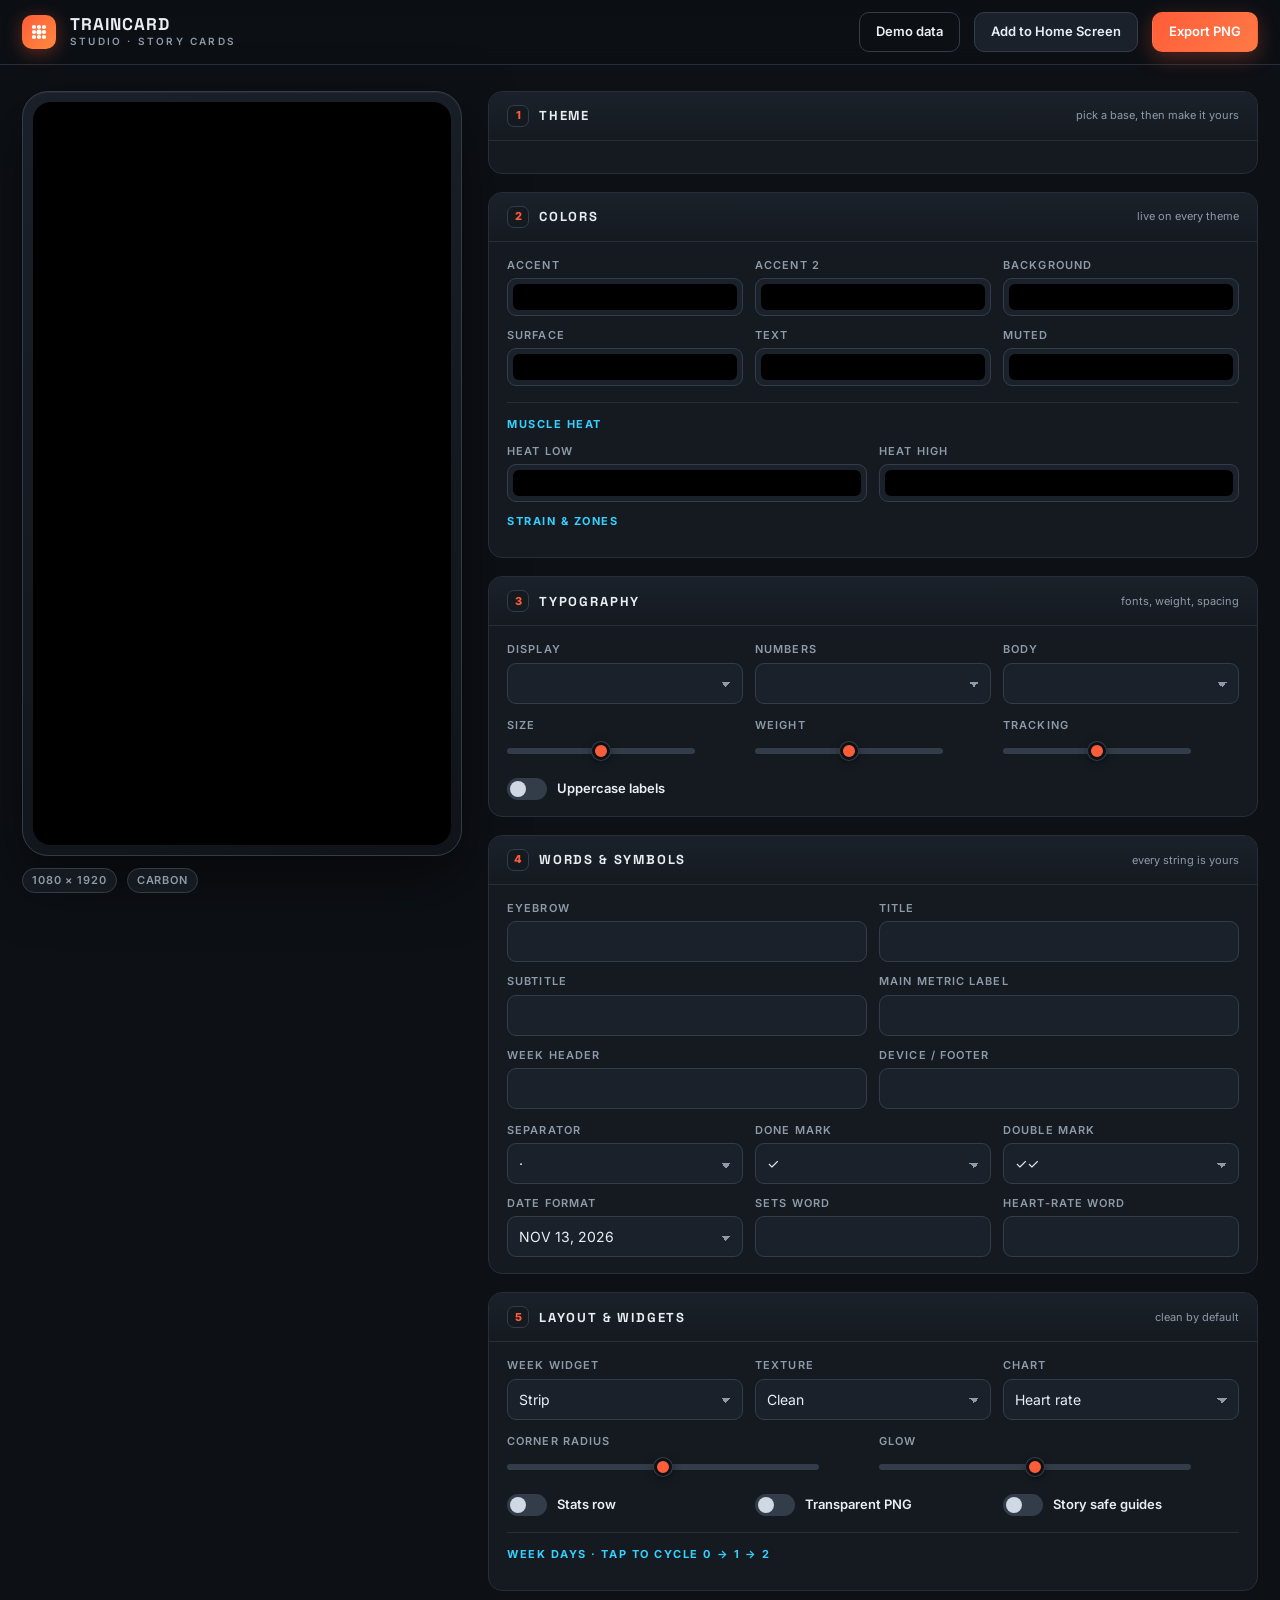
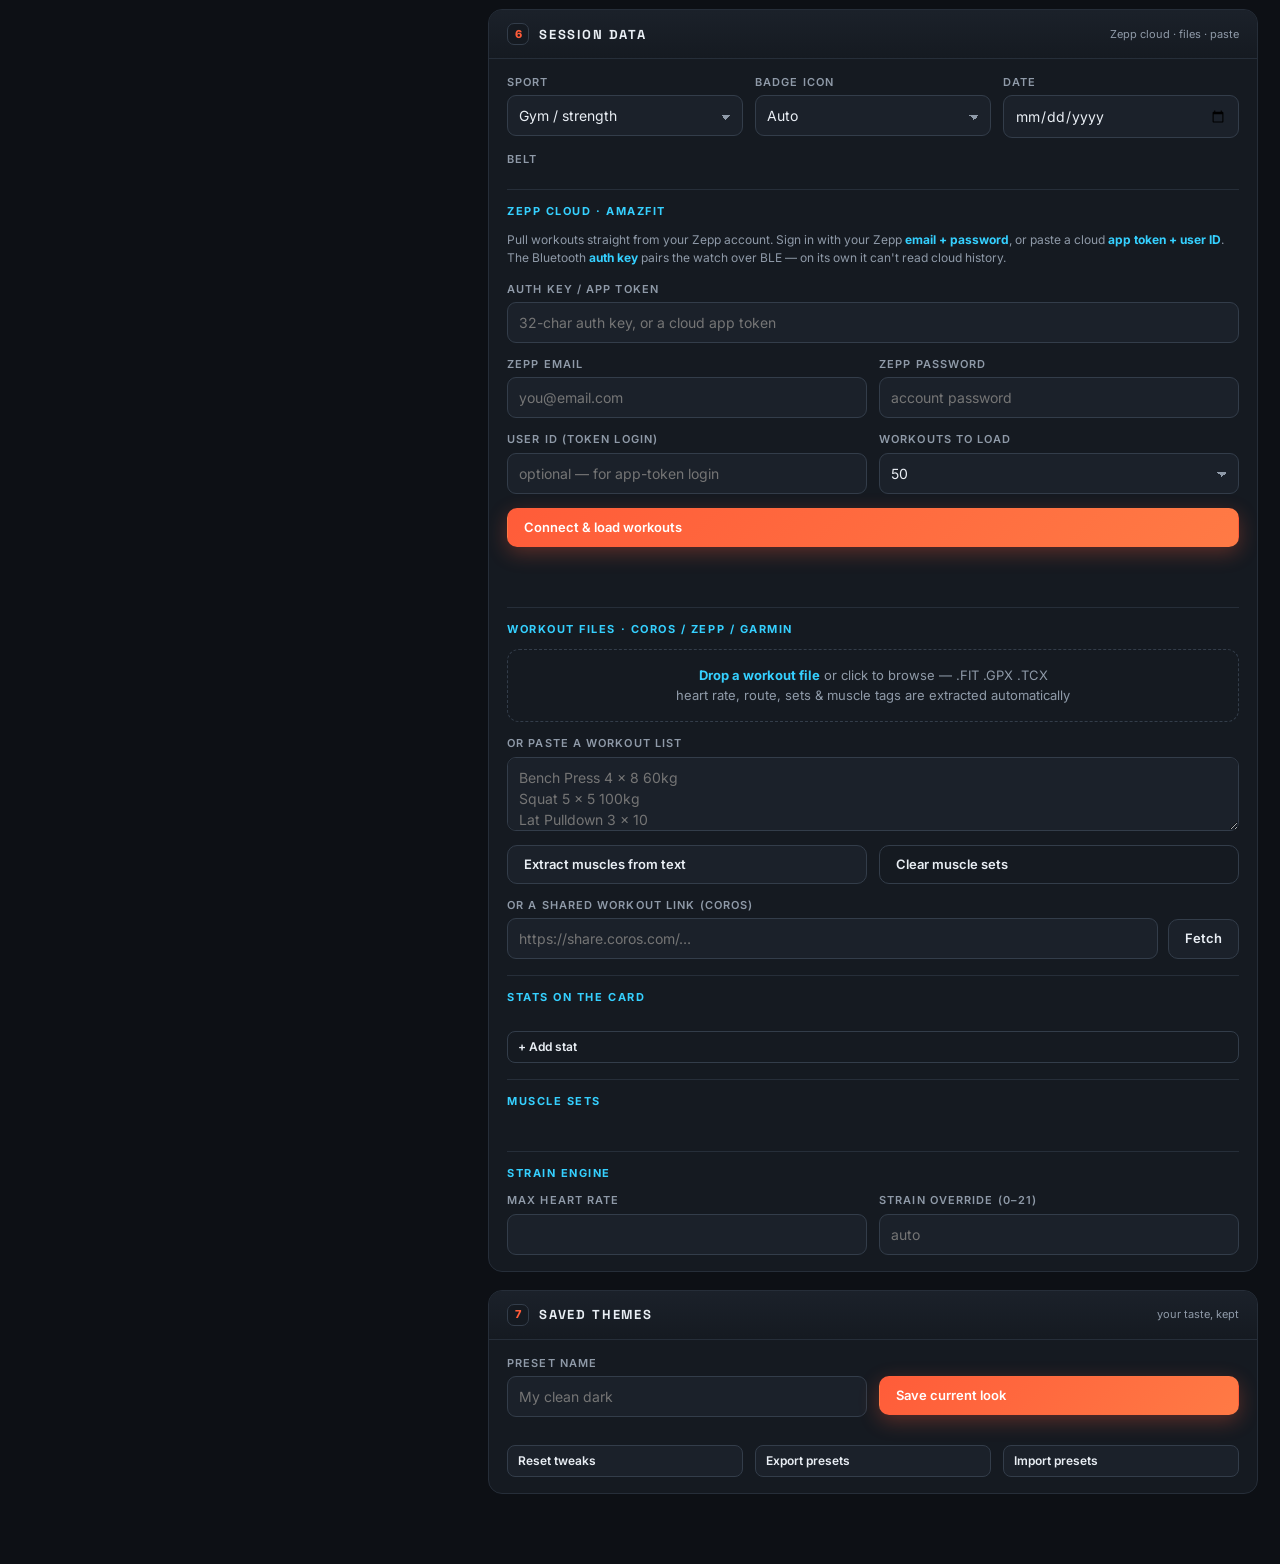
==== commit e63162b2: "Update index.html" ====
--- a/index.html
+++ b/index.html
@@ -1,5217 +1,407 @@
 <!DOCTYPE html>
-<html lang="en" dir="ltr">
+<html lang="en">
 <head>
-<meta charset="utf-8">
-<meta name="viewport" content="width=device-width, initial-scale=1, maximum-scale=1, user-scalable=no, viewport-fit=cover">
-<meta name="theme-color" content="#0b0c0e">
-<meta name="mobile-web-app-capable" content="yes">
-<meta name="apple-mobile-web-app-capable" content="yes">
-<meta name="apple-mobile-web-app-status-bar-style" content="black-translucent">
-<meta name="apple-mobile-web-app-title" content="TrainCard Studio">
-<title>TrainCard Studio</title>
+<meta charset="UTF-8">
+<meta name="viewport" content="width=device-width, initial-scale=1, viewport-fit=cover">
+<meta name="theme-color" content="#0d1015">
+<title>TrainCard Studio — workout story cards</title>
 <link rel="preconnect" href="https://fonts.googleapis.com">
 <link rel="preconnect" href="https://fonts.gstatic.com" crossorigin>
-<link href="https://fonts.googleapis.com/css2?family=Archivo+Black&family=Bebas+Neue&family=Chakra+Petch:ital,wght@0,600;0,700;1,700&family=Inter:wght@400;500;600;700;800&family=JetBrains+Mono:wght@500;700;800&family=Oswald:wght@500;700&family=Space+Grotesk:wght@500;700&display=swap" rel="stylesheet">
+<link href="https://fonts.googleapis.com/css2?family=Inter:wght@400;600;700;800&family=Space+Grotesk:wght@500;700&family=Archivo+Black&family=Bebas+Neue&family=Oswald:wght@500;600;700&family=JetBrains+Mono:wght@500;700;800&family=Fraunces:wght@600;700;900&display=swap" rel="stylesheet">
 <style>
-:root {
-  --ink: #ffffff;
-  --mut: rgba(255, 255, 255, 0.6);
-  --edge: rgba(255, 255, 255, 0.1);
-  --edge-bright: rgba(255, 255, 255, 0.28);
-  --glass-bg: linear-gradient(160deg, #16181d, #101216);
-  --ok: #00e054;
-  color-scheme: dark;
-  box-sizing: border-box;
-  padding-top: env(safe-area-inset-top, 0px);
-  padding-bottom: env(safe-area-inset-bottom, 0px);
-}
-* { box-sizing: border-box; -webkit-tap-highlight-color: transparent; }
-html { background: #08090b; }
-body {
-  margin: 0;
-  color: var(--ink);
-  font: 15px/1.5 "Inter", -apple-system, BlinkMacSystemFont, sans-serif;
-  overflow-x: hidden;
-  min-height: 100vh;
-}
-body::before {
-  content: "";
-  position: fixed;
-  inset: 0;
-  z-index: -1;
-  background: 
-    radial-gradient(circle at 20% 15%, rgba(125, 165, 205, 0.08) 0%, transparent 50%),
-    radial-gradient(circle at 85% 45%, rgba(86, 130, 175, 0.06) 0%, transparent 50%),
-    #0b0c0e;
-}
-main {
-  max-width: 480px;
-  margin: 0 auto;
-  padding: 14px 14px 60px;
-}
-.brand-head {
-  display: flex;
-  align-items: center;
-  justify-content: center;
-  gap: 8px;
-  margin: 6px 0 14px;
-}
-.brand-dot {
-  width: 10px;
-  height: 10px;
-  border-radius: 50%;
-  background: #7dd3fc;
-  box-shadow: 0 0 12px #7dd3fc;
-}
-h1 {
-  font-size: 20px;
-  font-weight: 800;
-  margin: 0;
-  letter-spacing: -0.01em;
-}
-[hidden] { display: none !important; }
-
-/* Dark solid panels */
-.panel, .th {
-  background: var(--glass-bg);
-  border: 1px solid var(--edge);
-  box-shadow: 
-    inset 0 1px 1px rgba(255, 255, 255, 0.06),
-    0 14px 36px rgba(0, 0, 0, 0.45);
-}
-.panel {
-  border-radius: 28px;
-  padding: 16px;
-  margin-top: 14px;
-  display: grid;
-  gap: 14px;
-}
-
-/* Card preview */
-.prev-wrap {
-  width: min(68vw, 300px);
-  aspect-ratio: 9/16;
-  margin: 0 auto;
-  border-radius: 32px;
-  overflow: hidden;
-  border: 1.5px solid var(--edge-bright);
-  box-shadow: 0 24px 60px rgba(0, 0, 0, 0.65), inset 0 1px 2px rgba(255,255,255,0.4);
-  background-color: #101216;
-  background-image: 
-    linear-gradient(45deg, #171b21 25%, transparent 25%), 
-    linear-gradient(-45deg, #171b21 25%, transparent 25%), 
-    linear-gradient(45deg, transparent 75%, #171b21 75%), 
-    linear-gradient(-45deg, transparent 75%, #171b21 75%);
-  background-size: 20px 20px;
-  background-position: 0 0, 0 10px, 10px -10px, -10px 0px;
-}
-#prev {
-  display: block;
-  width: 100%;
-  height: 100%;
-  object-fit: contain;
-  -webkit-touch-callout: default;
-}
-.hint {
-  text-align: center;
-  color: var(--mut);
-  font-size: 13px;
-  margin: 8px 0 2px;
-}
-
-/* Theme strip */
-#strip {
-  display: grid;
-  grid-template-columns: repeat(6, 1fr);
-  gap: 7px;
-  padding: 8px 2px 12px;
-}
-.th {
-  border-radius: 14px;
-  padding: 4px;
-  color: var(--mut);
-  font: inherit;
-  font-size: 9.5px;
-  line-height: 1.25;
-  cursor: pointer;
-  transition: all 0.2s ease;
-}
-.th.on {
-  color: #fff;
-  border-color: rgba(255, 255, 255, 0.85);
-  box-shadow: 0 0 0 2px rgba(255, 255, 255, 0.25), 0 10px 24px rgba(0, 0, 0, 0.5);
-  transform: translateY(-2px);
-}
-.th canvas {
-  display: block;
-  width: 100%;
-  height: auto;
-  aspect-ratio: 9 / 16;
-  border-radius: 12px;
-  background: #141a22;
-}
-.th span {
-  display: block;
-  margin-top: 5px;
-  font-weight: 600;
-  text-align: center;
-}
-
-/* Sport and icon pills */
-.sport-pills {
-  display: grid;
-  grid-template-columns: repeat(auto-fit, minmax(72px, 1fr));
-  gap: 8px;
-}
-.icon-pills {
-  display: grid;
-  grid-template-columns: repeat(auto-fit, minmax(104px, 1fr));
-  gap: 8px;
-}
-.icon-pill {
-  padding: 10px 6px;
-  border-radius: 14px;
-  border: 1px solid var(--edge);
-  background: #171a1f;
-  color: var(--mut);
-  font: inherit;
-  font-size: 12.5px;
-  font-weight: 700;
-  cursor: pointer;
-  transition: all 0.15s;
-}
-.icon-pill.active {
-  background: #262c36;
-  color: #fff;
-  border-color: rgba(255, 255, 255, 0.55);
-  box-shadow: inset 0 1px 1px rgba(255, 255, 255, 0.12);
-}
-#beltGroup { display: grid; gap: 12px; }
-.belt-row {
-  display: flex;
-  flex-wrap: wrap;
-  gap: 8px;
-}
-.belt-swatch {
-  width: 38px;
-  height: 38px;
-  border-radius: 50%;
-  border: 2px solid rgba(255, 255, 255, 0.18);
-  box-shadow: inset 0 2px 4px rgba(255, 255, 255, 0.28), inset 0 -2px 4px rgba(0, 0, 0, 0.35);
-  cursor: pointer;
-  padding: 0;
-  transition: transform .12s, box-shadow .12s, border-color .12s;
-}
-.belt-swatch:hover { transform: translateY(-1px); }
-.belt-swatch.active {
-  border-color: #fff;
-  box-shadow: 0 0 0 3px rgba(125, 211, 252, 0.45), inset 0 2px 4px rgba(255, 255, 255, 0.3);
-}
-.week-grid {
-  display: grid;
-  grid-template-columns: repeat(7, 1fr);
-  gap: 6px;
-}
-.week-day {
-  display: grid;
-  gap: 10px;
-  justify-items: stretch;
-  padding: 0;
-  border: 0;
-  background: none;
-  color: inherit;
-  font: inherit;
-  cursor: pointer;
-  text-align: center;
-}
-.week-day span {
-  font-size: 10.5px;
-  color: var(--mut);
-  white-space: nowrap;
-  overflow: hidden;
-  text-overflow: ellipsis;
-}
-.wd-check {
-  display: grid;
-  place-items: center;
-  width: 100%;
-  aspect-ratio: 1;
-  border-radius: 11px;
-  border: 1px solid var(--edge);
-  background: #14161a;
-  font-size: 15px;
-  font-weight: 800;
-  color: transparent;
-  transition: background .15s, border-color .15s, color .15s;
-}
-.week-day.on .wd-check {
-  background: rgba(125, 211, 252, 0.22);
-  border-color: rgba(125, 211, 252, 0.75);
-  color: #7dd3fc;
-}
-.week-day.x2 .wd-check {
-  background: rgba(125, 211, 252, 0.4);
-  border-color: #7dd3fc;
-  color: #e0f2fe;
-  font-size: 12px;
-  letter-spacing: -0.5px;
-}
-.week-day.today span { color: #7dd3fc; font-weight: 700; }
-.week-day.today .wd-check { border-color: rgba(125, 211, 252, 0.55); }
-.sport-pill {
-  padding: 10px 6px;
-  border-radius: 14px;
-  border: 1px solid var(--edge);
-  background: #171a1f;
-  color: var(--mut);
-  font: inherit;
-  font-size: 12.5px;
-  font-weight: 700;
-  cursor: pointer;
-  text-align: center;
-  transition: all 0.15s;
-}
-.sport-pill.active {
-  background: #262c36;
-  color: #fff;
-  border-color: rgba(255, 255, 255, 0.55);
-  box-shadow: inset 0 1px 1px rgba(255, 255, 255, 0.12);
-}
-
-/* Fields and buttons */
-label {
-  display: grid;
-  gap: 6px;
-  font-size: 13px;
-  color: var(--mut);
-}
-.input-group {
-  display: flex;
-  gap: 8px;
-}
-.input-group input { flex: 1; }
-input[type=text], input[type=password], input[type=date], select {
-  font: inherit;
-  font-size: 14.5px;
-  padding: 10px 12px;
-  border-radius: 13px;
-  border: 1px solid var(--edge);
-  background: #14161a;
-  color: #fff;
-  width: 100%;
-  box-shadow: inset 0 1px 2px rgba(0, 0, 0, 0.4);
-  outline: none;
-  direction: ltr;
-  text-align: left;
-}
-select { direction: ltr; text-align: left; }
-select option { background: #14161a; color: #fff; }
-input[data-k="title"], input[data-k="tag"], input[data-k="muscleTag"], .rtl-in {
-  direction: auto !important;
-  text-align: start !important;
-}
-input:focus, select:focus { border-color: rgba(255, 255, 255, 0.65); }
-input::placeholder { color: rgba(255, 255, 255, 0.32); }
-.row { display: grid; grid-template-columns: 1fr 1fr; gap: 10px; }
-.row-3 { display: grid; grid-template-columns: 1fr 1fr 1fr; gap: 8px; }
-input[type=color] {
-  width: 100%;
-  height: 42px;
-  border: 1px solid var(--edge);
-  border-radius: 14px;
-  background: #14161a;
-  padding: 4px;
-  cursor: pointer;
-}
-input[type=range] { accent-color: #7dd3fc; width: 100%; }
-.file {
-  position: relative;
-  overflow: hidden;
-  display: flex;
-  align-items: center;
-  justify-content: center;
-  text-align: center;
-  padding: 12px;
-  border: 1px dashed rgba(255, 255, 255, 0.35);
-  border-radius: 14px;
-  background: #171a1f;
-  color: #fff;
-  font-size: 13px;
-  font-weight: 600;
-  cursor: pointer;
-}
-.file input {
-  position: absolute;
-  inset: 0;
-  width: 100%;
-  height: 100%;
-  opacity: 0;
-  cursor: pointer;
-}
-.file.track-file {
-  border-color: rgba(125, 211, 252, 0.55);
-  background: rgba(125, 211, 252, 0.1);
-}
-.file.dragging {
-  border-color: #7dd3fc;
-  background: rgba(125, 211, 252, 0.22);
-  box-shadow: 0 0 0 2px rgba(125, 211, 252, 0.35) inset;
-}
-.chk-row { display: flex; flex-wrap: wrap; gap: 12px; }
-.chk {
-  display: flex;
-  align-items: center;
-  gap: 8px;
-  color: #fff;
-  cursor: pointer;
-  font-size: 13px;
-}
-.chk input { width: 18px; height: 18px; accent-color: #7dd3fc; }
-
-/* Flexible stats manager */
-.section-head {
-  display: flex;
-  align-items: center;
-  justify-content: space-between;
-  margin-bottom: 2px;
-}
-.section-head b { font-size: 14.5px; color: #fff; }
-.section-head span { font-size: 12px; color: var(--mut); }
-.stats-manager { display: grid; gap: 8px; }
-.stat-item {
-  display: flex;
-  align-items: center;
-  gap: 8px;
-  padding: 8px 10px;
-  border-radius: 16px;
-  background: #171a1f;
-  border: 1px solid rgba(255, 255, 255, 0.12);
-  transition: opacity 0.2s, border-color 0.2s;
-}
-.stat-item.off {
-  opacity: 0.42;
-  background: #101215;
-  border-color: rgba(255, 255, 255, 0.05);
-}
-.stat-toggle {
-  width: 34px;
-  height: 34px;
-  border-radius: 10px;
-  border: 1px solid rgba(255, 255, 255, 0.2);
-  background: #1d2127;
-  color: var(--mut);
-  font-size: 15px;
-  cursor: pointer;
-  display: flex;
-  align-items: center;
-  justify-content: center;
-  flex-shrink: 0;
-  transition: all 0.15s;
-}
-.stat-item:not(.off) .stat-toggle {
-  background: rgba(125, 211, 252, 0.22);
-  border-color: rgba(125, 211, 252, 0.65);
-  color: #7dd3fc;
-}
-.stat-fields {
-  flex: 1;
-  display: grid;
-  grid-template-columns: 1.35fr 1fr;
-  gap: 6px;
-  min-width: 0;
-}
-.stat-fields input {
-  padding: 8px 9px;
-  font-size: 13px;
-  border-radius: 10px;
-}
-.stat-del {
-  width: 32px;
-  height: 32px;
-  border-radius: 10px;
-  border: 1px solid rgba(255, 90, 90, 0.35);
-  background: rgba(255, 90, 90, 0.12);
-  color: #ff8080;
-  font-size: 14px;
-  cursor: pointer;
-  display: flex;
-  align-items: center;
-  justify-content: center;
-  flex-shrink: 0;
-}
-.quick-chips {
-  display: flex;
-  flex-wrap: wrap;
-  gap: 6px;
-  padding-top: 4px;
-}
-.chip-btn {
-  padding: 6px 11px;
-  border-radius: 99px;
-  border: 1px solid var(--edge);
-  background: #1d2127;
-  color: rgba(255, 255, 255, 0.9);
-  font: inherit;
-  font-size: 12px;
-  cursor: pointer;
-}
-.chip-btn:active { transform: scale(0.96); }
-
-.go {
-  font: inherit;
-  font-size: 14.5px;
-  font-weight: 700;
-  color: #eaf4ff;
-  width: 100%;
-  padding: 13px 16px;
-  border-radius: 16px;
-  border: 1px solid rgba(125, 211, 252, 0.45);
-  background: linear-gradient(180deg, #242a33, #191d23);
-  box-shadow: 0 8px 24px rgba(0, 0, 0, 0.45);
-  cursor: pointer;
-  transition: transform 0.15s, opacity 0.15s;
-  white-space: nowrap;
-}
-.go:active { transform: scale(0.98); }
-.go:disabled { opacity: 0.5; cursor: wait; }
-.go.alt {
-  color: #fff;
-  border-color: var(--edge);
-  background: #171a1f;
-  box-shadow: none;
-}
-.go.inline { width: auto; padding: 0 18px; }
-#share { margin-top: 16px; }
-#msg {
-  text-align: center;
-  color: #7dd3fc;
-  font-size: 13.5px;
-  min-height: 20px;
-  margin: 8px 0 0;
-}
-
-/* Muscle Map editor */
-.muscle-grid {
-  display: grid;
-  grid-template-columns: 1fr 1fr;
-  gap: 8px;
-}
-.muscle-row {
-  display: flex;
-  align-items: center;
-  gap: 8px;
-  padding: 7px 9px;
-  border-radius: 13px;
-  background: #171a1f;
-  border: 1px solid rgba(255, 255, 255, 0.1);
-}
-.muscle-row .m-dot {
-  width: 11px;
-  height: 11px;
-  border-radius: 50%;
-  flex-shrink: 0;
-  box-shadow: 0 0 8px currentColor;
-}
-.muscle-row .m-name {
-  flex: 1;
-  font-size: 12px;
-  font-weight: 600;
-  color: rgba(255, 255, 255, 0.85);
-  white-space: nowrap;
-  overflow: hidden;
-  text-overflow: ellipsis;
-}
-.m-step {
-  display: flex;
-  align-items: center;
-  gap: 5px;
-}
-.m-step button {
-  width: 26px;
-  height: 26px;
-  border-radius: 8px;
-  border: 1px solid rgba(255, 255, 255, 0.2);
-  background: #1d2127;
-  color: #fff;
-  font-size: 15px;
-  line-height: 1;
-  cursor: pointer;
-  display: grid;
-  place-items: center;
-}
-.m-step button:active { transform: scale(0.92); }
-.m-step b {
-  min-width: 22px;
-  text-align: center;
-  font-size: 14px;
-  font-weight: 800;
-  color: #fff;
-}
-.zone-grid {
-  display: grid;
-  grid-template-columns: repeat(5, 1fr);
-  gap: 8px;
-}
-.zone-grid label {
-  font-size: 11px;
-  text-align: center;
-}
-.zone-grid input[type=color] { height: 38px; }
-@media (max-width: 380px) {
-  .muscle-grid { grid-template-columns: 1fr; }
+:root{
+  --bg:#0d1015; --panel:#151a21; --panel2:#1b212a; --line:#262e39; --line2:#333d4a;
+  --text:#e9eef4; --muted:#8f9aa8; --acc:#ff5c39; --acc2:#35d0ff; --ok:#3ecf8e; --warn:#ffd166; --bad:#ff4d5e;
+  --r:14px; --ui:'Inter',system-ui,sans-serif; --disp:'Space Grotesk',Inter,sans-serif;
+}
+*{box-sizing:border-box; margin:0; padding:0}
+html{scrollbar-color:var(--line2) var(--panel); scrollbar-width:thin}
+body{
+  background:var(--bg); color:var(--text); font:400 14px/1.5 var(--ui);
+  background-image:radial-gradient(1100px 500px at 85% -10%, rgba(53,208,255,.06), transparent 60%),
+                   radial-gradient(900px 480px at -10% 110%, rgba(255,92,57,.05), transparent 60%);
+  min-height:100vh;
+}
+::-webkit-scrollbar{width:10px; height:10px}
+::-webkit-scrollbar-track{background:var(--panel)}
+::-webkit-scrollbar-thumb{background:var(--line2); border-radius:8px; border:2px solid var(--panel)}
+::-webkit-scrollbar-thumb:hover{background:var(--acc)}
+button{font:inherit; color:inherit; background:none; border:none; cursor:pointer}
+input,select,textarea{font:inherit; color:var(--text)}
+:focus-visible{outline:2px solid var(--acc2); outline-offset:2px; border-radius:6px}
+
+/* ---------- top bar ---------- */
+.top{
+  position:sticky; top:0; z-index:40; display:flex; align-items:center; gap:14px;
+  padding:12px 22px; background:rgba(13,16,21,.92); backdrop-filter:blur(10px);
+  border-bottom:1px solid var(--line);
+}
+.mark{width:34px; height:34px; flex:none; display:grid; place-items:center; border-radius:10px;
+  background:linear-gradient(135deg,var(--acc),#ff8a3d); box-shadow:0 4px 18px rgba(255,92,57,.35)}
+.mark svg{display:block}
+.brand{font:700 17px/1.1 var(--disp); letter-spacing:.06em}
+.brand small{display:block; font:600 10px/1.4 var(--ui); letter-spacing:.22em; color:var(--muted)}
+.top .sp{flex:1}
+.btn{
+  display:inline-flex; align-items:center; gap:8px; padding:9px 16px; border-radius:10px;
+  background:var(--panel2); border:1px solid var(--line2); font-weight:600; font-size:13px;
+  transition:transform .12s ease, background .15s ease, border-color .15s ease, box-shadow .15s ease;
+}
+.btn:hover{background:#222a35; border-color:#3d4856; transform:translateY(-1px)}
+.btn:active{transform:translateY(0) scale(.98)}
+.btn.primary{background:linear-gradient(135deg,var(--acc),#ff7a45); border-color:transparent; color:#fff;
+  box-shadow:0 6px 20px rgba(255,92,57,.3)}
+.btn.primary:hover{box-shadow:0 8px 26px rgba(255,92,57,.42)}
+.btn.ghost{background:transparent}
+.btn.sm{padding:6px 10px; font-size:12px; border-radius:8px}
+
+/* ---------- layout ---------- */
+.studio{display:grid; grid-template-columns:minmax(340px,440px) minmax(0,1fr); gap:26px;
+  max-width:1560px; margin:0 auto; padding:26px 22px 70px}
+.stage{position:sticky; top:76px; align-self:start; display:flex; flex-direction:column; gap:12px}
+.phone{
+  border-radius:26px; padding:10px; background:linear-gradient(160deg,#1a2029,#10141a);
+  border:1px solid var(--line2); box-shadow:0 24px 60px rgba(0,0,0,.5), inset 0 1px 0 rgba(255,255,255,.05);
+}
+.phone canvas{display:block; width:100%; height:auto; border-radius:18px; background:#000}
+.stage-meta{display:flex; align-items:center; gap:10px; color:var(--muted); font-size:12px}
+.chip{padding:3px 9px; border-radius:999px; border:1px solid var(--line2); background:var(--panel);
+  font:600 11px/1.6 var(--ui); letter-spacing:.08em; color:var(--muted)}
+#msg{flex:1; min-height:18px; font-size:12px; color:var(--acc2)}
+.rail{display:flex; flex-direction:column; gap:18px; min-width:0}
+
+/* ---------- panels ---------- */
+.panel{background:var(--panel); border:1px solid var(--line); border-radius:var(--r); overflow:hidden;
+  animation:rise .45s ease both}
+.panel:nth-child(2){animation-delay:.04s}.panel:nth-child(3){animation-delay:.08s}
+.panel:nth-child(4){animation-delay:.12s}.panel:nth-child(5){animation-delay:.16s}
+.panel:nth-child(6){animation-delay:.2s}.panel:nth-child(7){animation-delay:.24s}
+.panel:nth-child(8){animation-delay:.28s}
+@keyframes rise{from{opacity:0; transform:translateY(10px)}to{opacity:1; transform:none}}
+.panel-h{display:flex; align-items:center; gap:10px; padding:13px 18px; border-bottom:1px solid var(--line);
+  background:linear-gradient(180deg,var(--panel2),var(--panel))}
+.panel-h h2{font:700 13px/1 var(--disp); letter-spacing:.14em; text-transform:uppercase}
+.panel-h .n{width:22px; height:22px; flex:none; display:grid; place-items:center; border-radius:7px;
+  background:var(--panel); border:1px solid var(--line2); color:var(--acc); font:800 11px/1 var(--ui)}
+.panel-h .hint{margin-left:auto; font-size:11px; color:var(--muted)}
+.panel-b{padding:16px 18px; display:flex; flex-direction:column; gap:14px}
+
+/* ---------- fields ---------- */
+.grid2{display:grid; grid-template-columns:1fr 1fr; gap:12px}
+.grid3{display:grid; grid-template-columns:repeat(3,1fr); gap:12px}
+.field{display:flex; flex-direction:column; gap:6px; min-width:0}
+.lbl{font:600 11px/1.3 var(--ui); letter-spacing:.1em; text-transform:uppercase; color:var(--muted)}
+.inp,.sel,textarea.inp{
+  width:100%; padding:9px 11px; border-radius:9px; background:var(--panel2);
+  border:1px solid var(--line2); transition:border-color .15s ease, box-shadow .15s ease;
+}
+.inp:hover,.sel:hover{border-color:#3d4856}
+.inp:focus,.sel:focus,textarea.inp:focus{outline:none; border-color:var(--acc2); box-shadow:0 0 0 3px rgba(53,208,255,.15)}
+.sel{appearance:none; background-image:linear-gradient(45deg,transparent 50%,var(--muted) 50%),linear-gradient(135deg,var(--muted) 50%,transparent 50%);
+  background-position:calc(100% - 16px) 55%, calc(100% - 11px) 55%; background-size:5px 5px; background-repeat:no-repeat; padding-right:30px}
+.sel option{background:var(--panel2); color:var(--text)}
+textarea.inp{resize:vertical; min-height:74px; font-family:var(--ui)}
+input[type=color].swatch{
+  width:100%; height:38px; padding:3px; border-radius:9px; background:var(--panel2);
+  border:1px solid var(--line2); cursor:pointer;
+}
+input[type=color].swatch::-webkit-color-swatch-wrapper{padding:2px}
+input[type=color].swatch::-webkit-color-swatch{border:none; border-radius:6px}
+input[type=color].swatch::-moz-color-swatch{border:none; border-radius:6px}
+.rng{width:100%; appearance:none; height:26px; background:transparent; cursor:pointer}
+.rng::-webkit-slider-runnable-track{height:6px; border-radius:4px; background:var(--line2)}
+.rng::-webkit-slider-thumb{appearance:none; width:18px; height:18px; margin-top:-6px; border-radius:50%;
+  background:var(--acc); border:3px solid #0d1015; box-shadow:0 0 0 1px var(--line2), 0 2px 8px rgba(0,0,0,.5);
+  transition:transform .12s ease}
+.rng::-webkit-slider-thumb:hover{transform:scale(1.15)}
+.rng::-moz-range-track{height:6px; border-radius:4px; background:var(--line2)}
+.rng::-moz-range-thumb{width:14px; height:14px; border-radius:50%; background:var(--acc); border:3px solid #0d1015}
+.rng-val{font:700 12px/1 var(--ui); color:var(--acc2); min-width:38px; text-align:right}
+.rng-row{display:flex; align-items:center; gap:10px}
+.tgl{display:flex; align-items:center; gap:10px; cursor:pointer; user-select:none}
+.tgl input{position:absolute; opacity:0; width:0; height:0}
+.tgl .tr{width:40px; height:22px; flex:none; border-radius:999px; background:var(--line2); position:relative;
+  transition:background .18s ease}
+.tgl .tr::after{content:''; position:absolute; top:3px; left:3px; width:16px; height:16px; border-radius:50%;
+  background:#cfd8e3; transition:transform .18s ease, background .18s ease}
+.tgl input:checked + .tr{background:var(--acc)}
+.tgl input:checked + .tr::after{transform:translateX(18px); background:#fff}
+.tgl .tl{font-size:13px; font-weight:600}
+.divider{height:1px; background:var(--line); margin:2px 0}
+.sub{font:700 11px/1 var(--ui); letter-spacing:.14em; text-transform:uppercase; color:var(--acc2)}
+
+/* ---------- theme tiles ---------- */
+.tiles{display:grid; grid-template-columns:repeat(auto-fill,minmax(128px,1fr)); gap:10px}
+.tile{position:relative; text-align:left; padding:10px 11px 9px; border-radius:12px; background:var(--panel2);
+  border:1px solid var(--line2); transition:transform .14s ease, border-color .14s ease, box-shadow .14s ease}
+.tile:hover{transform:translateY(-2px); border-color:#414d5c; box-shadow:0 8px 20px rgba(0,0,0,.35)}
+.tile .sw{display:flex; gap:4px; margin-bottom:8px}
+.tile .sw i{width:14px; height:14px; border-radius:5px; border:1px solid rgba(255,255,255,.14)}
+.tile .tn{font:700 12px/1.2 var(--ui)}
+.tile .tt{font-size:10px; letter-spacing:.1em; text-transform:uppercase; color:var(--muted)}
+.tile.active{border-color:var(--acc); box-shadow:0 0 0 2px rgba(255,92,57,.35), 0 8px 22px rgba(0,0,0,.4)}
+.tile.active::after{content:'✓'; position:absolute; top:8px; right:9px; color:var(--acc); font-weight:800}
+
+/* ---------- week / stats / muscle editors ---------- */
+.weekrow{display:grid; grid-template-columns:repeat(7,1fr); gap:8px}
+.wday{display:flex; flex-direction:column; align-items:center; gap:6px; padding:9px 4px; border-radius:10px;
+  background:var(--panel2); border:1px solid var(--line2); transition:border-color .15s ease, transform .12s ease}
+.wday:hover{transform:translateY(-1px); border-color:#414d5c}
+.wday span{font:700 10px/1 var(--ui); letter-spacing:.12em; color:var(--muted)}
+.wday b{font:800 15px/1 var(--ui); color:var(--muted); min-height:16px}
+.wday.on{border-color:rgba(255,92,57,.5)} .wday.on b{color:var(--acc)}
+.wday.today{box-shadow:0 0 0 2px rgba(53,208,255,.35)}
+.statrow{display:grid; grid-template-columns:26px 1fr 84px 64px 30px; gap:8px; align-items:center}
+.statrow .inp{padding:7px 9px; font-size:13px}
+.statrow input[type=checkbox]{width:17px; height:17px; accent-color:var(--acc); cursor:pointer}
+.iconbtn{width:28px; height:28px; border-radius:8px; display:grid; place-items:center; color:var(--muted);
+  border:1px solid transparent; font-size:14px}
+.iconbtn:hover{color:var(--bad); border-color:var(--line2); background:var(--panel2)}
+.mrow{display:grid; grid-template-columns:1fr auto; gap:10px; align-items:center; padding:7px 10px;
+  border-radius:10px; background:var(--panel2); border:1px solid var(--line)}
+.mrow .mn{font-size:13px; font-weight:600}
+.mrow .mn i{display:inline-block; width:8px; height:8px; border-radius:50%; margin-right:8px; background:var(--line2)}
+.stepper{display:flex; align-items:center; gap:2px}
+.stepper button{width:26px; height:26px; border-radius:7px; background:var(--panel); border:1px solid var(--line2);
+  font-weight:800; color:var(--muted); transition:color .12s, border-color .12s}
+.stepper button:hover{color:var(--acc); border-color:var(--acc)}
+.stepper b{min-width:34px; text-align:center; font:800 14px/1 var(--ui); color:var(--text)}
+.tagline{font-size:12px; color:var(--muted)}
+.tagline b{color:var(--acc2)}
+
+/* ---------- drop zone / presets ---------- */
+.drop{border:1.5px dashed var(--line2); border-radius:12px; padding:16px; text-align:center; color:var(--muted);
+  font-size:13px; cursor:pointer; transition:border-color .15s ease, background .15s ease, color .15s ease}
+.drop:hover,.drop.dragging{border-color:var(--acc2); color:var(--text); background:rgba(53,208,255,.06)}
+.drop b{color:var(--acc2)}
+.presetrow{display:flex; align-items:center; gap:10px; padding:9px 12px; border-radius:10px;
+  background:var(--panel2); border:1px solid var(--line)}
+.presetrow .pn{flex:1; min-width:0; font-weight:600; font-size:13px; overflow:hidden; text-overflow:ellipsis; white-space:nowrap}
+.presetrow .pd{font-size:11px; color:var(--muted)}
+.presetrow .dots{display:flex; gap:3px}
+.presetrow .dots i{width:10px; height:10px; border-radius:4px}
+.empty{color:var(--muted); font-size:12px; padding:4px 2px}
+
+/* ---------- zepp cloud ---------- */
+.zhint{font-size:12px; line-height:1.55; color:var(--muted)}
+.zhint b{color:var(--acc2); font-weight:700}
+.zmsg{font-size:12px; min-height:16px; line-height:1.5; color:var(--acc2)}
+.zmsg.err{color:var(--bad)} .zmsg.ok{color:var(--ok)}
+.zlist{display:flex; flex-direction:column; gap:8px; max-height:344px; overflow-y:auto; padding-right:2px}
+.zrow{display:flex; align-items:center; gap:10px; padding:9px 12px; border-radius:10px;
+  background:var(--panel2); border:1px solid var(--line); transition:border-color .15s ease}
+.zrow:hover{border-color:#414d5c}
+.zrow .zi{width:34px; height:34px; flex:none; display:grid; place-items:center; border-radius:9px;
+  background:var(--panel); border:1px solid var(--line2); color:var(--acc); font:800 9px/1 var(--ui); letter-spacing:.03em}
+.zrow .zt{flex:1; min-width:0}
+.zrow .zt b{display:block; font-size:13px; font-weight:700; overflow:hidden; text-overflow:ellipsis; white-space:nowrap}
+.zrow .zt span{font-size:11px; color:var(--muted)}
+.zrow.used{border-color:rgba(62,207,142,.55); box-shadow:0 0 0 1px rgba(62,207,142,.25)}
+.zrow.used .zi{color:var(--ok)}
+
+/* ---------- toast ---------- */
+#toast{position:fixed; left:50%; bottom:26px; transform:translate(-50%,20px); z-index:60; opacity:0;
+  padding:10px 18px; border-radius:12px; background:#1d242e; border:1px solid var(--line2);
+  box-shadow:0 12px 34px rgba(0,0,0,.5); font-weight:600; font-size:13px; pointer-events:none;
+  transition:opacity .22s ease, transform .22s ease}
+#toast.show{opacity:1; transform:translate(-50%,0)}
+#toast.ok{border-color:rgba(62,207,142,.5)} #toast.warn{border-color:rgba(255,209,102,.5)}
+
+@media (max-width:1020px){
+  .studio{grid-template-columns:1fr; padding:18px 14px 60px}
+  .stage{position:static; max-width:430px; margin:0 auto; width:100%}
+  .top{padding:10px 14px; flex-wrap:wrap}
+  .grid3{grid-template-columns:1fr 1fr}
+}
+@media (max-width:520px){
+  .grid2,.grid3{grid-template-columns:1fr}
+  .statrow{grid-template-columns:22px 1fr 70px 54px 28px}
+  .brand small{display:none}
 }
 </style>
 </head>
 <body>
-<main>
-  <div class="brand-head">
-    <span class="brand-dot"></span>
-    <h1>TrainCard Studio</h1>
+<header class="top">
+  <div class="mark" aria-hidden="true">
+    <svg width="20" height="20" viewBox="0 0 20 20"><g fill="#fff"><circle cx="5" cy="5" r="2.1"/><circle cx="10" cy="5" r="2.1"/><circle cx="15" cy="5" r="2.1"/><circle cx="5" cy="10" r="2.1"/><circle cx="10" cy="10" r="2.6"/><circle cx="15" cy="10" r="2.1"/><circle cx="5" cy="15" r="2.1"/><circle cx="10" cy="15" r="2.1"/><circle cx="15" cy="15" r="2.1"/></g></svg>
   </div>
-
-  <div class="prev-wrap">
-    <img id="prev" alt="Workout card preview">
-  </div>
-  <p class="hint">21 card themes + weekly activity strip + import from .FIT / .GPX / .TCX <span id="buildTag" style="opacity:.55"></span></p>
-  <div id="strip"></div>
-
-  <p id="msg"></p>
-
-  <!-- Workout import from file or pasted text -->
-  <section class="panel">
-    <div class="section-head">
-      <b>Import Workout</b>
-      <span>.FIT / .GPX / .TCX file or pasted text</span>
-    </div>
-
-    <label>
-      COROS workout link (or paste workout text)
-      <div class="input-group">
-        <input type="text" id="corosUrl" placeholder="https://t.coros.com/... or paste workout text" autocomplete="off">
-        <button class="go inline" id="fetchBtn" type="button">Fetch Data</button>
-      </div>
-    </label>
-
-    <div class="row">
-      <label class="file track-file" id="trackDrop">
-        <span id="trackFileLabel">📍 Upload file (.FIT / .GPX / .TCX) or drop it here</span>
-        <input type="file" id="trackFile" accept=".fit,.gpx,.tcx,.fit.gz,application/gpx+xml,application/octet-stream">
-      </label>
-      <label class="file">
-        <span id="bgFileLabel">🖼️ Upload workout background image</span>
-        <input type="file" id="bgFile" accept="image/*">
-      </label>
+  <div class="brand">TRAINCARD<small>STUDIO · STORY CARDS</small></div>
+  <div class="sp"></div>
+  <button class="btn ghost" id="demoBtn" type="button">Demo data</button>
+  <button class="btn" id="installBtn" type="button">Add to Home Screen</button>
+  <button class="btn primary" id="share" type="button">Export PNG</button>
+</header>
+
+<main class="studio">
+  <section class="stage">
+    <div class="phone"><canvas id="prev" width="1080" height="1920" aria-label="Card preview"></canvas></div>
+    <div class="stage-meta">
+      <span class="chip">1080 × 1920</span>
+      <span class="chip" id="themeChip">CARBON</span>
+      <span id="msg" role="status"></span>
     </div>
   </section>
 
-  <!-- Sport type, icons and main number -->
-  <section class="panel">
-    <label>Workout Type</label>
-    <div class="sport-pills" id="sportPills">
-      <button type="button" class="sport-pill active" data-sport="gym">🏋️ Strength</button>
-      <button type="button" class="sport-pill" data-sport="run">🏃 Run</button>
-      <button type="button" class="sport-pill" data-sport="bike">🚴 Cycling</button>
-      <button type="button" class="sport-pill" data-sport="rope">⚡ Jump Rope</button>
-      <button type="button" class="sport-pill" data-sport="karate">🥋 Karate</button>
-    </div>
-
-    <label>Sport Icon on Card</label>
-    <div class="icon-pills" id="iconPills">
-      <button type="button" class="icon-pill active" data-icon="auto">Auto (by type)</button>
-      <button type="button" class="icon-pill" data-icon="dumbbell">🏋️ Strength</button>
-      <button type="button" class="icon-pill" data-icon="run">🏃 Run</button>
-      <button type="button" class="icon-pill" data-icon="bike">🚴 Cycling</button>
-      <button type="button" class="icon-pill" data-icon="rope">🪢 Jump Rope</button>
-      <button type="button" class="icon-pill" data-icon="karate">🥋 Karate</button>
-    </div>
-
-    <div id="beltGroup" hidden>
-      <label>Karate Belt Color</label>
-      <div class="belt-row" id="beltRow"></div>
-      <p class="hint" style="margin:0;text-align:left;font-size:12px">Picking a belt color turns the sport icon into a karate belt in your rank color.</p>
-    </div>
-
-    <div class="row">
-      <label>Workout Title<input type="text" data-k="title" value="UPPER 1" placeholder="UPPER 1 / Evening Run"></label>
-      <label>Device / Subtitle<input type="text" data-k="tag" value="TRAINING SESSION" placeholder="TRAINING SESSION"></label>
-    </div>
-
-    <div id="gymExtraRow" class="row">
-      <label>Target Muscles / Session Type<input type="text" data-k="muscleTag" value="Strength Training" placeholder="UPPER BODY"></label>
-      <label>Main Card Graph
-        <select data-k="chartMode">
-          <option value="hr">📈 Heart Rate Curve</option>
-          <option value="route">🗺️ GPS Route (run & cycling)</option>
-          <option value="none">🚫 No Graph (hide chart)</option>
-        </select>
-      </label>
-    </div>
-
-    <div class="row">
-      <label id="lblMainStat">Main Number (Sets / Distance)<input type="text" data-k="dist" value="17" placeholder="17 or 5.02"></label>
-      <label>Workout Date<input type="date" data-k="date"></label>
-    </div>
-
-    <div class="row" id="classyRow" hidden>
-      <label>Classy Background Color<input type="color" data-k="cardBg" value="#f6f1e6"></label>
-      <label>Device Name on Card (Classy)<input type="text" data-k="device" placeholder="e.g. COROS PACE 3"></label>
-    </div>
-  </section>
-
-  <!-- Muscle Map controls -->
-  <section class="panel" id="musclePanel" hidden>
-    <div class="section-head">
-      <b>🧬 Muscle Map</b>
-      <span id="muscleSourceTag">demo data</span>
-    </div>
-    <p class="hint" style="margin:0;text-align:left;font-size:12.5px">Sets per muscle are auto-extracted from .FIT exercise tags or pasted workout text (e.g. “Bench Press 4 x 8”). Compound lifts count toward every muscle they train, so muscle sets can exceed the workout's set count. Fine-tune any muscle below — the body heat-map updates live.</p>
-
-    <div class="row-3">
-      <label>Heat Low<input type="color" data-k="muscleLow" value="#00b3a4"></label>
-      <label>Heat High<input type="color" data-k="muscleHigh" value="#ff4326"></label>
-      <label>Body Color<input type="color" data-k="muscleBody" value="#242c36"></label>
-    </div>
-
-    <p class="hint" id="muscleUnassignedNote" style="margin:0;text-align:left;font-size:12px;color:#ffb454" hidden></p>
-
-    <div class="muscle-grid" id="muscleEditor"></div>
-
-    <div class="input-group">
-      <button class="go alt" id="muscleClearBtn" type="button">Clear All</button>
-      <button class="go alt" id="muscleDemoBtn" type="button">Load Demo</button>
-    </div>
-  </section>
-
-  <!-- WHOOP style controls -->
-  <section class="panel" id="whoopPanel" hidden>
-    <div class="section-head">
-      <b>🔵 WHOOP Style</b>
-      <span>strain ring + HR zones</span>
-    </div>
-    <p class="hint" style="margin:0;text-align:left;font-size:12.5px">Day Strain (0–21) is computed from your workout time and heart rate. Zones use your max HR. Override strain manually if you have a real WHOOP value.</p>
-
-    <div class="row-3">
-      <label>Strain Ring<input type="color" data-k="whoopStrain" value="#0093e7"></label>
-      <label>Max HR (bpm)<input type="text" data-k="whoopMaxHr" value="190" inputmode="numeric"></label>
-      <label>Strain Override<input type="text" data-k="whoopStrainOverride" placeholder="auto" inputmode="decimal"></label>
-    </div>
-
-    <label>Heart Rate Zone Colors</label>
-    <div class="zone-grid" id="zoneGrid"></div>
-  </section>
-
-  <!-- Flexible stats manager -->
-  <section class="panel">
-    <div class="section-head">
-      <b>Displayed Stats (add / edit / remove)</b>
-      <span>✓ = shown on card</span>
-    </div>
-    <p class="hint" style="margin:0;text-align:left;font-size:12.5px">Tap (✓) to hide or show a stat, (✕) to delete it, or add new ones:</p>
-
-    <div id="statsList" class="stats-manager"></div>
-
-    <button type="button" class="go alt" id="addStatBtn">+ Add Custom Stat</button>
-
-    <div>
-      <label style="margin-bottom:6px">Quick add extra stats:</label>
-      <div class="quick-chips" id="quickChips">
-        <button type="button" class="chip-btn" data-id="reps" data-v="164">🏋️ Total Reps</button>
-        <button type="button" class="chip-btn" data-id="vol" data-v="4850">🏋️ Volume</button>
-        <button type="button" class="chip-btn" data-id="maxhr" data-v="168">❤️ Max HR</button>
-        <button type="button" class="chip-btn" data-id="tl" data-v="94">⚙️ Training Load</button>
-        <button type="button" class="chip-btn" data-id="cad" data-v="172">👟 Cadence</button>
-        <button type="button" class="chip-btn" data-id="te" data-v="3.4">🔥 Aerobic TE</button>
-      </div>
-    </div>
-  </section>
-
-  <!-- Weekly activity -->
-  <section class="panel">
-    <div class="section-head">
-      <b>Weekly Activity</b>
-      <span>drawn at the bottom of the card</span>
-    </div>
-
-    <div class="chk-row">
-      <label class="chk"><input type="checkbox" data-k="showWeek" checked> Show weekly activity strip</label>
-    </div>
-
-    <label>Completed Days (tap a day)</label>
-    <div class="week-grid" id="weekGrid"></div>
-    <p class="hint" style="margin:0;text-align:left;font-size:12px">One tap = one session ✓, two taps = two sessions ✓✓, third tap clears it. Today is highlighted automatically.</p>
-  </section>
-
-  <!-- Fonts, colors and layout -->
-  <section class="panel">
-    <div class="row">
-      <label>Numbers & Stats Font
-        <select data-k="numFont" id="numFontSel">
-          <option value="'Inter', sans-serif">Inter (Apple-like glass)</option>
-          <option value="'Space Grotesk', sans-serif">Space Grotesk (clean tech)</option>
-          <option value="'Chakra Petch', sans-serif">Chakra Petch (digital tech)</option>
-          <option value="'JetBrains Mono', monospace">JetBrains Mono (engineered digits)</option>
-          <option value="'Bebas Neue', sans-serif">Bebas Neue (tall display)</option>
-          <option value="'Oswald', sans-serif">Oswald (condensed bold)</option>
-          <option value="'Archivo Black', sans-serif">Archivo Black (heavy poster)</option>
-        </select>
-      </label>
-      <label>Titles & Labels Font
-        <select data-k="titleFont" id="titleFontSel">
-          <option value="'Inter', sans-serif">Inter (iOS style)</option>
-          <option value="'Space Grotesk', sans-serif">Space Grotesk (modern)</option>
-          <option value="'Oswald', sans-serif">Oswald (condensed)</option>
-          <option value="'Archivo Black', sans-serif">Archivo Black (poster)</option>
-          <option value="'Bebas Neue', sans-serif">Bebas Neue (tall)</option>
-        </select>
-      </label>
-    </div>
-
-    <div class="row-3">
-      <label>Accent / Curve Color<input type="color" data-k="accent" value="#7dd3fc"></label>
-      <label>Glass Opacity<input type="range" min="8" max="42" value="22" data-k="glassOpacity"></label>
-      <label>Background Darkening<input type="range" min="0" max="80" value="15" data-k="dark"></label>
-    </div>
-
-    <label>Shift Card Down (avoid story avatar & username)<input type="range" min="0" max="160" value="35" data-k="safeShift"></label>
-
-    <div class="chk-row">
-      <label class="chk"><input type="checkbox" data-k="transparent"> Transparent background (export glass widgets only PNG)</label>
-      <label class="chk"><input type="checkbox" data-k="showSafeGuide"> 👁️ Show story safe-area guides (preview)</label>
-    </div>
-  </section>
-
-  <button class="go alt" id="installBtn" type="button">📲 Add to Home Screen</button>
-  <button class="go" id="share" type="button">Save / Share Card (PNG)</button>
+  <div class="rail">
+    <section class="panel">
+      <div class="panel-h"><span class="n">1</span><h2>Theme</h2><span class="hint">pick a base, then make it yours</span></div>
+      <div class="panel-b"><div class="tiles" id="themeGrid"></div></div>
+    </section>
+
+    <section class="panel">
+      <div class="panel-h"><span class="n">2</span><h2>Colors</h2><span class="hint">live on every theme</span></div>
+      <div class="panel-b">
+        <div class="grid3">
+          <label class="field"><span class="lbl">Accent</span><input class="swatch" type="color" data-k="accent"></label>
+          <label class="field"><span class="lbl">Accent 2</span><input class="swatch" type="color" data-k="accent2"></label>
+          <label class="field"><span class="lbl">Background</span><input class="swatch" type="color" data-k="cardBg"></label>
+          <label class="field"><span class="lbl">Surface</span><input class="swatch" type="color" data-k="surface"></label>
+          <label class="field"><span class="lbl">Text</span><input class="swatch" type="color" data-k="textCol"></label>
+          <label class="field"><span class="lbl">Muted</span><input class="swatch" type="color" data-k="muted"></label>
+        </div>
+        <div class="divider"></div>
+        <span class="sub">Muscle heat</span>
+        <div class="grid2">
+          <label class="field"><span class="lbl">Heat low</span><input class="swatch" type="color" data-k="muscleLow"></label>
+          <label class="field"><span class="lbl">Heat high</span><input class="swatch" type="color" data-k="muscleHigh"></label>
+        </div>
+        <span class="sub">Strain &amp; zones</span>
+        <div class="grid3" id="zoneRow"></div>
+      </div>
+    </section>
+
+    <section class="panel">
+      <div class="panel-h"><span class="n">3</span><h2>Typography</h2><span class="hint">fonts, weight, spacing</span></div>
+      <div class="panel-b">
+        <div class="grid3">
+          <label class="field"><span class="lbl">Display</span><select class="sel" data-k="titleFont" data-font="1"></select></label>
+          <label class="field"><span class="lbl">Numbers</span><select class="sel" data-k="numFont" data-font="1"></select></label>
+          <label class="field"><span class="lbl">Body</span><select class="sel" data-k="bodyFont" data-font="1"></select></label>
+        </div>
+        <div class="grid3">
+          <label class="field"><span class="lbl">Size</span><span class="rng-row"><input class="rng" type="range" min="85" max="115" step="1" data-k="fontScale"><span class="rng-val" data-v="fontScale"></span></span></label>
+          <label class="field"><span class="lbl">Weight</span><span class="rng-row"><input class="rng" type="range" min="500" max="900" step="100" data-k="weight"><span class="rng-val" data-v="weight"></span></span></label>
+          <label class="field"><span class="lbl">Tracking</span><span class="rng-row"><input class="rng" type="range" min="-2" max="10" step="1" data-k="tracking"><span class="rng-val" data-v="tracking"></span></span></label>
+        </div>
+        <label class="tgl"><input type="checkbox" data-k="upper"><span class="tr"></span><span class="tl">Uppercase labels</span></label>
+      </div>
+    </section>
+
+    <section class="panel">
+      <div class="panel-h"><span class="n">4</span><h2>Words &amp; symbols</h2><span class="hint">every string is yours</span></div>
+      <div class="panel-b">
+        <div class="grid2">
+          <label class="field"><span class="lbl">Eyebrow</span><input class="inp" data-k="tag"></label>
+          <label class="field"><span class="lbl">Title</span><input class="inp" data-k="title"></label>
+          <label class="field"><span class="lbl">Subtitle</span><input class="inp" data-k="muscleTag"></label>
+          <label class="field"><span class="lbl">Main metric label</span><input class="inp" data-k="mainLbl"></label>
+          <label class="field"><span class="lbl">Week header</span><input class="inp" data-k="weekHdr"></label>
+          <label class="field"><span class="lbl">Device / footer</span><input class="inp" data-k="device"></label>
+        </div>
+        <div class="grid3">
+          <label class="field"><span class="lbl">Separator</span><select class="sel" data-k="sep"><option>·</option><option>/</option><option>|</option><option>—</option><option>•</option><option>✦</option></select></label>
+          <label class="field"><span class="lbl">Done mark</span><select class="sel" data-k="doneSym"><option>✓</option><option>✔</option><option>●</option><option>★</option><option>✚</option><option>⬢</option></select></label>
+          <label class="field"><span class="lbl">Double mark</span><select class="sel" data-k="done2Sym"><option>✓✓</option><option>●●</option><option>★★</option><option>2×</option><option>⬢⬢</option></select></label>
+          <label class="field"><span class="lbl">Date format</span><select class="sel" data-k="dateFormat"><option value="mdy">NOV 13, 2026</option><option value="dmy">13 NOV 2026</option><option value="iso">2026-11-13</option><option value="md">NOV 13</option><option value="wd">THU 13 NOV</option></select></label>
+          <label class="field"><span class="lbl">Sets word</span><input class="inp" data-k="unitSets"></label>
+          <label class="field"><span class="lbl">Heart-rate word</span><input class="inp" data-k="unitBpm"></label>
+        </div>
+      </div>
+    </section>
+
+    <section class="panel">
+      <div class="panel-h"><span class="n">5</span><h2>Layout &amp; widgets</h2><span class="hint">clean by default</span></div>
+      <div class="panel-b">
+        <div class="grid3">
+          <label class="field"><span class="lbl">Week widget</span><select class="sel" data-k="weekStyle"><option value="strip">Strip</option><option value="dots">Dots</option><option value="bars">Bars</option><option value="heat">Heat tiles</option><option value="ring">Ring</option><option value="none">Hidden</option></select></label>
+          <label class="field"><span class="lbl">Texture</span><select class="sel" data-k="texture"><option value="none">Clean</option><option value="grid">Fine grid</option><option value="grain">Grain</option><option value="scan">Scanlines</option></select></label>
+          <label class="field"><span class="lbl">Chart</span><select class="sel" data-k="chartMode"><option value="hr">Heart rate</option><option value="route">Route</option><option value="none">Hidden</option></select></label>
+        </div>
+        <div class="grid2">
+          <label class="field"><span class="lbl">Corner radius</span><span class="rng-row"><input class="rng" type="range" min="0" max="48" step="2" data-k="radius"><span class="rng-val" data-v="radius"></span></span></label>
+          <label class="field"><span class="lbl">Glow</span><span class="rng-row"><input class="rng" type="range" min="0" max="100" step="5" data-k="glow"><span class="rng-val" data-v="glow"></span></span></label>
+        </div>
+        <div class="grid3">
+          <label class="tgl"><input type="checkbox" data-k="showStats"><span class="tr"></span><span class="tl">Stats row</span></label>
+          <label class="tgl"><input type="checkbox" data-k="transparent"><span class="tr"></span><span class="tl">Transparent PNG</span></label>
+          <label class="tgl"><input type="checkbox" data-k="showSafeGuide"><span class="tr"></span><span class="tl">Story safe guides</span></label>
+        </div>
+        <div class="divider"></div>
+        <span class="sub">Week days · tap to cycle 0 → 1 → 2</span>
+        <div class="weekrow" id="weekGrid"></div>
+      </div>
+    </section>
+
+    <section class="panel">
+      <div class="panel-h"><span class="n">6</span><h2>Session data</h2><span class="hint">Zepp cloud · files · paste</span></div>
+      <div class="panel-b">
+        <div class="grid3">
+          <label class="field"><span class="lbl">Sport</span><select class="sel" data-k="sport"><option value="gym">Gym / strength</option><option value="run">Running</option><option value="bike">Cycling</option><option value="rope">Jump rope</option><option value="karate">Karate</option></select></label>
+          <label class="field"><span class="lbl">Badge icon</span><select class="sel" data-k="icon"><option value="auto">Auto</option><option value="dumbbell">Dumbbell</option><option value="run">Runner</option><option value="bike">Bike</option><option value="rope">Rope</option><option value="karate">Karate</option><option value="flame">Flame</option><option value="clock">Clock</option><option value="bars">Bars</option><option value="trend">Trend</option></select></label>
+          <label class="field"><span class="lbl">Date</span><input class="inp" type="date" data-k="date"></label>
+        </div>
+        <div class="field" id="beltGroup" hidden><span class="lbl">Belt</span><div class="weekrow" id="beltRow" style="grid-template-columns:repeat(9,1fr)"></div></div>
+        <div class="divider"></div>
+        <span class="sub">Zepp cloud · Amazfit</span>
+        <p class="zhint">Pull workouts straight from your Zepp account. Sign in with your Zepp <b>email + password</b>, or paste a cloud <b>app token + user ID</b>. The Bluetooth <b>auth key</b> pairs the watch over BLE — on its own it can't read cloud history.</p>
+        <label class="field"><span class="lbl">Auth key / app token</span><input class="inp" id="zeppKey" type="password" autocomplete="off" spellcheck="false" placeholder="32-char auth key, or a cloud app token"></label>
+        <div class="grid2">
+          <label class="field"><span class="lbl">Zepp email</span><input class="inp" id="zeppEmail" type="email" autocomplete="off" spellcheck="false" placeholder="you@email.com"></label>
+          <label class="field"><span class="lbl">Zepp password</span><input class="inp" id="zeppPass" type="password" autocomplete="off" placeholder="account password"></label>
+        </div>
+        <div class="grid2">
+          <label class="field"><span class="lbl">User ID (token login)</span><input class="inp" id="zeppUserId" autocomplete="off" spellcheck="false" placeholder="optional — for app-token login"></label>
+          <label class="field"><span class="lbl">Workouts to load</span><select class="sel" id="zeppLimit"><option value="20">20</option><option value="50" selected>50</option><option value="100">100</option></select></label>
+        </div>
+        <button class="btn primary" id="zeppConnect" type="button">Connect &amp; load workouts</button>
+        <div class="zmsg" id="zeppMsg" role="status"></div>
+        <div id="zeppList" class="zlist"></div>
+        <div class="divider"></div>
+        <span class="sub">Workout files · COROS / Zepp / Garmin</span>
+        <div class="drop" id="trackDrop"><b>Drop a workout file</b> or click to browse — .FIT .GPX .TCX<br><span id="trackFileLabel">heart rate, route, sets &amp; muscle tags are extracted automatically</span></div>
+        <input type="file" id="trackFile" accept=".fit,.gz,.gpx,.tcx,.xml" hidden>
+        <label class="field"><span class="lbl">Or paste a workout list</span><textarea class="inp" id="pasteBox" placeholder="Bench Press 4 x 8 60kg&#10;Squat 5 x 5 100kg&#10;Lat Pulldown 3 x 10"></textarea></label>
+        <div class="grid2">
+          <button class="btn" id="pasteBtn" type="button">Extract muscles from text</button>
+          <button class="btn ghost" id="clearMuscles" type="button">Clear muscle sets</button>
+        </div>
+        <label class="field"><span class="lbl">Or a shared workout link (COROS)</span>
+          <span class="rng-row"><input class="inp" id="corosUrl" placeholder="https://share.coros.com/…"><button class="btn" id="fetchBtn" type="button">Fetch</button></span>
+        </label>
+        <div class="divider"></div>
+        <span class="sub">Stats on the card</span>
+        <div id="statsRows" style="display:flex; flex-direction:column; gap:8px"></div>
+        <button class="btn sm ghost" id="addStat" type="button">+ Add stat</button>
+        <div class="divider"></div>
+        <span class="sub">Muscle sets</span>
+        <div class="tagline" id="muscleTagLine"></div>
+        <div id="muscleRows" style="display:grid; grid-template-columns:1fr 1fr; gap:8px"></div>
+        <div class="divider"></div>
+        <span class="sub">Strain engine</span>
+        <div class="grid2">
+          <label class="field"><span class="lbl">Max heart rate</span><input class="inp" type="number" min="120" max="230" data-k="whoopMaxHr"></label>
+          <label class="field"><span class="lbl">Strain override (0–21)</span><input class="inp" type="number" min="0" max="21" step="0.1" data-k="whoopStrainOverride" placeholder="auto"></label>
+        </div>
+      </div>
+    </section>
+
+    <section class="panel">
+      <div class="panel-h"><span class="n">7</span><h2>Saved themes</h2><span class="hint">your taste, kept</span></div>
+      <div class="panel-b">
+        <div class="grid2">
+          <label class="field"><span class="lbl">Preset name</span><input class="inp" id="presetName" placeholder="My clean dark"></label>
+          <label class="field"><span class="lbl">&nbsp;</span><button class="btn primary" id="presetSave" type="button">Save current look</button></label>
+        </div>
+        <div id="presetList" style="display:flex; flex-direction:column; gap:8px"></div>
+        <div class="grid3">
+          <button class="btn sm" id="resetTweaks" type="button">Reset tweaks</button>
+          <button class="btn sm" id="presetExport" type="button">Export presets</button>
+          <button class="btn sm" id="presetImport" type="button">Import presets</button>
+        </div>
+        <input type="file" id="presetImportFile" accept=".json" hidden>
+      </div>
+    </section>
+  </div>
 </main>
-
+<div id="toast" role="status"></div>
 <script>
-const W = 1080, H = 1920;
-const BRAND = 'TRAINCARD';
-
-// If anything fails during boot, show a message instead of a silent page
-window.addEventListener('error', () => {
-  if (window.__tcReady) return;
-  const m = document.getElementById('msg');
-  if (m) m.textContent = 'The editor failed to start — reload the page (Ctrl+F5). If it repeats, send me the console message.';
-});
-
-/* Card dictionary (English only) */
-const I18N = {
-  en: {
-    sports: {
-      gym:  { mainLbl: 'Total Sets', defTitle: 'UPPER 1', badge: 'Strength Training', paceLbl: 'Total Reps', elevLbl: 'Total Volume' },
-      run:  { mainLbl: 'Total Distance', defTitle: 'Outdoor Run', badge: 'Running Session', paceLbl: 'Avg Pace', elevLbl: 'Elev Gain' },
-      bike: { mainLbl: 'Total Distance', defTitle: 'Road Cycling', badge: 'Cycling Session', paceLbl: 'Avg Speed', elevLbl: 'Elev Gain' },
-      rope: { mainLbl: 'Total Jumps', defTitle: 'Jump Rope', badge: 'Cardio Session', paceLbl: 'Avg Rate', elevLbl: 'Max Streak' },
-      karate: { mainLbl: 'Total Rounds', defTitle: 'Karate', badge: 'Martial Arts', paceLbl: 'Total Reps', elevLbl: 'Volume' }
-    },
-    stats: {
-      time:  { label: 'Workout Time' },
-      hr:    { label: 'Avg Heart Rate' },
-      cal:   { label: 'Active Calories' },
-      pace:  { label: 'Total Reps' },
-      elev:  { label: 'Volume' },
-      tl:    { label: 'Training Load' },
-      maxhr: { label: 'Max Heart Rate' },
-      cad:   { label: 'Avg Cadence' },
-      te:    { label: 'Aerobic TE' }
-    },
-    overviewHdr: 'Overview',
-    activityHdr: 'Recent Activity & Telemetry',
-    hrGraphTitle: 'Heart Rate Trend',
-    weekHdr: 'WEEKLY ACTIVITY',
-    days: ['SUN', 'MON', 'TUE', 'WED', 'THU', 'FRI', 'SAT']
-  }
-};
-
-const S = {
-  lang: 'en',
-  sport: 'gym',
-  icon: 'auto',
-  belt: '#f4f1ea',
-  title: 'UPPER 1',
-  tag: 'TRAINING SESSION',
-  device: '',
-  muscleTag: 'Strength Training',
-  chartMode: 'hr', // 'hr' | 'route' | 'none'
-  dist: '17',
-  mainLbl: 'Total Sets',
-  date: new Date().toISOString().slice(0, 10),
-  style: 0,
-  numFont: "'Inter', sans-serif",
-  titleFont: "'Inter', sans-serif",
-  accent: '#7dd3fc',
-  cardBg: '#f6f1e6',
-  glassOpacity: 22,
-  dark: 15,
-  safeShift: 35,
-  transparent: false,
-  showSafeGuide: false,
-  showWeek: true,
-  weekCount: [1, 0, 1, 1, 2, 0, 1],
-  muscleSets: { chest: 4, lats: 3, shoulders: 3, biceps: 2, triceps: 2, core: 2, forearms: 1 },
-  muscleUnassigned: 0,
-  muscleSource: 'demo',
-  muscleLow: '#00b3a4',
-  muscleHigh: '#ff4326',
-  muscleBody: '#242c36',
-  whoopStrain: '#0093e7',
-  whoopZones: ['#8a8d91', '#0093e7', '#16ec06', '#ffde00', '#ff0026'],
-  whoopMaxHr: 190,
-  whoopStrainOverride: '',
-  bg: null,
-  bgVer: 0,
-  route: [],
-  hrSeries: [],
-  maxHrVal: 0,
-  minHrVal: 0,
-  stats: [
-    { id: 'time', label: 'Workout Time', val: '1:30:52', unit: '', on: true },
-    { id: 'hr',   label: 'Avg Heart Rate', val: '116', unit: '', on: true },
-    { id: 'cal',  label: 'Active Calories', val: '359', unit: '', on: true },
-    { id: 'pace', label: 'Total Reps', val: '164', unit: '', on: true },
-    { id: 'tl',   label: 'Training Load', val: '82', unit: '', on: true }
-  ]
-};
-
-const styleNames = [
-  'Liquid Glass 💧',
-  'Liquid Compact 💧',
-  'Liquid Panorama 📈',
-  'Liquid Bottom ✨',
-  'Classic Dark',
-  'HUD Tech',
-  'Neon ⚡',
-  'Aurora 🌌',
-  'Light ☀️',
-  'Duotone 🎨',
-  'Editorial 📰',
-  'Blueprint 📐',
-  'Poster 🖼️',
-  'Clay 🫧',
-  'Simple Light ☁️',
-  'Simple Dark 🌙',
-  'Simple Color 🎯',
-  'Nothing Dots ⚫',
-  'Classy 🕊️',
-  'Muscle Map 🧬',
-  'WHOOP Style 🔵'
-];
-
-const cv = document.createElement('canvas');
-cv.width = W; cv.height = H;
-const blurCv = document.createElement('canvas');
-blurCv.width = 270; blurCv.height = 480;
-
-const $ = id => document.getElementById(id);
-const prev = $('prev'), strip = $('strip'), msg = $('msg');
-document.querySelector('[data-k="date"]').value = S.date;
-
-/* Week day buttons */
-function buildWeekGrid() {
-  const box = $('weekGrid');
-  if (!box) return;
-  const days = I18N.en.days;
-  const today = new Date().getDay();
-  box.innerHTML = '';
-  (S.weekCount || []).forEach((_, i) => {
-    const wrap = document.createElement('button');
-    wrap.type = 'button';
-    const sp = document.createElement('span');
-    sp.textContent = days[i];
-    const ck = document.createElement('b');
-    ck.className = 'wd-check';
-    const paint = () => {
-      const v = S.weekCount[i] | 0;
-      wrap.className = 'week-day' + (i === today ? ' today' : '') + (v >= 2 ? ' on x2' : v ? ' on' : '');
-      ck.textContent = v >= 2 ? '✓✓' : '✓';
-    };
-    wrap.append(sp, ck);
-    paint();
-    wrap.onclick = () => {
-      S.weekCount[i] = ((S.weekCount[i] | 0) + 1) % 3;
-      paint();
-      sched();
-    };
-    box.appendChild(wrap);
-  });
-}
-
-/* Stats manager UI */
-function renderStatsManager() {
-  const box = $('statsList');
-  box.innerHTML = '';
-  S.stats.forEach((st, idx) => {
-    const row = document.createElement('div');
-    row.className = 'stat-item' + (st.on ? '' : ' off');
-
-    const tog = document.createElement('button');
-    tog.type = 'button';
-    tog.className = 'stat-toggle';
-    tog.textContent = st.on ? '✓' : '';
-    tog.onclick = () => {
-      st.on = !st.on;
-      renderStatsManager();
-      sched();
-    };
-
-    const fields = document.createElement('div');
-    fields.className = 'stat-fields';
-
-    const inLbl = document.createElement('input');
-    inLbl.type = 'text';
-    inLbl.placeholder = 'Label';
-    inLbl.value = st.label;
-    inLbl.oninput = e => { st.label = e.target.value; sched(); };
-
-    const inVal = document.createElement('input');
-    inVal.type = 'text';
-    inVal.placeholder = 'Value';
-    inVal.value = st.val;
-    inVal.oninput = e => { st.val = e.target.value; sched(); };
-
-    fields.append(inLbl, inVal);
-
-    const del = document.createElement('button');
-    del.type = 'button';
-    del.className = 'stat-del';
-    del.textContent = '✕';
-    del.onclick = () => {
-      S.stats.splice(idx, 1);
-      renderStatsManager();
-      sched();
-    };
-
-    row.append(tog, fields, del);
-    box.appendChild(row);
-  });
-}
-
-$('addStatBtn').onclick = () => {
-  S.stats.push({
-    id: 'custom_' + Date.now(),
-    label: 'Custom Stat',
-    val: '100',
-    unit: '',
-    on: true
-  });
-  renderStatsManager();
-  sched();
-};
-
-document.querySelectorAll('.chip-btn').forEach(chip => {
-  chip.onclick = () => {
-    const cid = chip.dataset.id;
-    const dict = I18N.en;
-    const meta = dict.stats[cid] || { label: cid.toUpperCase() };
-    const existing = S.stats.find(x => x.id === cid);
-    if (existing) {
-      existing.on = true;
-      existing.label = meta.label;
-      if (!existing.val) existing.val = chip.dataset.v;
-    } else {
-      S.stats.push({
-        id: cid,
-        label: meta.label,
-        val: chip.dataset.v || '',
-        unit: '',
-        on: true
-      });
-    }
-    renderStatsManager();
-    sched();
-  };
-});
-
-function sportGlyph() {
-  if (S.icon && S.icon !== 'auto') return S.icon;
-  if (S.sport === 'bike') return 'bike';
-  if (S.sport === 'run') return 'run';
-  if (S.sport === 'rope' || S.sport === 'karate') return S.sport;
-  return 'dumbbell';
-}
-
-const KARATE_BELTS = [
-  { c: '#f4f1ea', n: 'WHITE' },
-  { c: '#f2d13c', n: 'YELLOW' },
-  { c: '#f08a24', n: 'ORANGE' },
-  { c: '#3fae5a', n: 'GREEN' },
-  { c: '#2f6fd0', n: 'BLUE' },
-  { c: '#7b4bc4', n: 'PURPLE' },
-  { c: '#7a4a2b', n: 'BROWN' },
-  { c: '#161616', n: 'BLACK' },
-  { c: '#d7382f', n: 'RED' }
-];
-
-function buildBeltRow() {
-  const box = $('beltRow');
-  if (!box) return;
-  box.innerHTML = '';
-  KARATE_BELTS.forEach(belt => {
-    const btn = document.createElement('button');
-    btn.type = 'button';
-    btn.className = 'belt-swatch' + (S.belt === belt.c ? ' active' : '');
-    btn.style.background = belt.c;
-    btn.title = belt.n;
-    btn.setAttribute('aria-label', belt.n);
-    btn.onclick = () => {
-      S.belt = belt.c;
-      box.querySelectorAll('.belt-swatch').forEach(x => x.classList.toggle('active', x === btn));
-      applyIconMode('karate');
-    };
-    box.appendChild(btn);
-  });
-}
-
-function updateBeltVisibility() {
-  const group = $('beltGroup');
-  if (group) group.hidden = !(S.sport === 'karate' || S.icon === 'karate');
-}
-
-function applyIconMode(icon) {
-  S.icon = icon;
-  document.querySelectorAll('.icon-pill').forEach(b => b.classList.toggle('active', b.dataset.icon === icon));
-  updateBeltVisibility();
-  sched();
-}
-
-function applySportMode(sport) {
-  S.sport = sport;
-  document.querySelectorAll('.sport-pill').forEach(b => b.classList.toggle('active', b.dataset.sport === sport));
-  const dict = I18N.en;
-  const sp = dict.sports[sport] || dict.sports.gym;
-
-  S.mainLbl = sp.mainLbl;
-  S.muscleTag = sp.badge;
-  document.querySelector('[data-k="muscleTag"]').value = S.muscleTag;
-
-  const paceIt = S.stats.find(x => x.id === 'pace');
-  if (paceIt) paceIt.label = sp.paceLbl;
-  const elevIt = S.stats.find(x => x.id === 'elev');
-  if (elevIt) elevIt.label = sp.elevLbl;
-
-  updateBeltVisibility();
-  renderStatsManager();
-  sched();
-}
-
-document.querySelectorAll('.sport-pill').forEach(btn => {
-  btn.onclick = () => applySportMode(btn.dataset.sport);
-});
-
-document.querySelectorAll('.icon-pill').forEach(btn => {
-  btn.onclick = () => applyIconMode(btn.dataset.icon);
-});
-
-function setStatValue(id, val) {
-  if (val === undefined || val === null || val === '') return;
-  const dict = I18N.en;
-  const sp = dict.sports[S.sport] || dict.sports.gym;
-  let lbl = dict.stats[id] ? dict.stats[id].label : id.toUpperCase();
-  if (id === 'pace') lbl = sp.paceLbl;
-  if (id === 'elev') lbl = sp.elevLbl;
-
-  let item = S.stats.find(x => x.id === id);
-  if (item) {
-    item.label = lbl;
-    item.val = String(val);
-    item.on = true;
-  } else {
-    S.stats.push({ id, label: lbl, val: String(val), unit: '', on: true });
-  }
-}
-
-/* =========================================================================
-   Muscle engine: FIT exercise categories + exercise names -> muscle groups
-   ========================================================================= */
-const MUSCLES = [
-  { k: 'chest',      n: 'Chest' },
-  { k: 'lats',       n: 'Lats' },
-  { k: 'shoulders',  n: 'Shoulders' },
-  { k: 'traps',      n: 'Traps' },
-  { k: 'lowerback',  n: 'Lower Back' },
-  { k: 'biceps',     n: 'Biceps' },
-  { k: 'triceps',    n: 'Triceps' },
-  { k: 'forearms',   n: 'Forearms' },
-  { k: 'core',       n: 'Abs / Core' },
-  { k: 'obliques',   n: 'Obliques' },
-  { k: 'glutes',     n: 'Glutes' },
-  { k: 'quads',      n: 'Quads' },
-  { k: 'hamstrings', n: 'Hamstrings' },
-  { k: 'calves',     n: 'Calves' }
-];
-
-/* FIT exercise_category enum -> weighted muscle involvement (primary + synergists) */
-const FIT_CAT_MUSCLES = {
-  0:  { chest: 1, triceps: 0.4, shoulders: 0.3 },            // bench press
-  1:  { calves: 1 },                                          // calf raise
-  3:  { forearms: 0.5, traps: 0.5, core: 0.5 },               // carry
-  4:  { obliques: 1, core: 0.5 },                             // chop
-  5:  { core: 1 },                                            // core
-  6:  { core: 1 },                                            // crunch
-  7:  { biceps: 1, forearms: 0.3 },                           // curl
-  8:  { hamstrings: 0.7, glutes: 0.7, lowerback: 0.6, traps: 0.4, forearms: 0.3 }, // deadlift
-  9:  { chest: 1, shoulders: 0.2 },                           // flye
-  10: { glutes: 1, hamstrings: 0.4 },                         // hip raise
-  11: { glutes: 0.8, core: 0.3 },                             // hip stability
-  12: { glutes: 0.8, hamstrings: 0.5, core: 0.3 },            // hip swing
-  13: { lowerback: 1, glutes: 0.5, hamstrings: 0.4 },         // hyperextension
-  14: { shoulders: 1 },                                       // lateral raise
-  15: { hamstrings: 1, calves: 0.2 },                         // leg curl
-  16: { core: 1, obliques: 0.3, quads: 0.2 },                 // leg raise
-  17: { quads: 1, glutes: 0.6, hamstrings: 0.3 },             // lunge
-  18: { quads: 0.5, glutes: 0.5, traps: 0.5, shoulders: 0.4, lowerback: 0.4, hamstrings: 0.3 }, // olympic lift
-  19: { core: 1, shoulders: 0.3 },                            // plank
-  20: { quads: 0.6, calves: 0.5, glutes: 0.4 },               // plyo
-  21: { lats: 1, biceps: 0.5, forearms: 0.3 },                // pull up
-  22: { chest: 0.8, triceps: 0.6, shoulders: 0.3, core: 0.2 },// push up
-  23: { lats: 0.8, traps: 0.4, biceps: 0.4, lowerback: 0.3 }, // row
-  24: { shoulders: 1, triceps: 0.5, traps: 0.2 },             // shoulder press
-  25: { shoulders: 0.8, traps: 0.3 },                         // shoulder stability
-  26: { traps: 1, forearms: 0.3 },                            // shrug
-  27: { core: 1, obliques: 0.4 },                             // sit up
-  28: { quads: 1, glutes: 0.6, hamstrings: 0.3, lowerback: 0.3, core: 0.2 }, // squat
-  29: { quads: 0.3, chest: 0.3, lats: 0.3, shoulders: 0.3, core: 0.3 },      // total body
-  30: { triceps: 1 },                                         // triceps extension
-  32: { quads: 0.3, calves: 0.4, hamstrings: 0.3, glutes: 0.3, core: 0.2 },  // run
-  33: { quads: 0.5, glutes: 0.3, calves: 0.2 }                 // bike
-};
-
-/* Exercise-name keywords -> FIT category (first match wins; specific before generic) */
-const NAME_TO_CAT = [
-  [/leg\s*curl|hamstring|nordic/i, 15],
-  [/tricep|push\s*down|pushdown|skull|close\s*grip/i, 30],
-  [/hip\s*thrust|glute|bridge|donkey\s*kick/i, 10],
-  [/back\s*extension|hyperextension|superman|good\s*morning/i, 13],
-  [/shoulder\s*press|overhead|ohp|military|arnold|push\s*press/i, 24],
-  [/lateral\s*raise|side\s*raise|front\s*raise|rear\s*delt|reverse\s*fly|face\s*pull/i, 14],
-  [/pull\s*up|pullup|chin\s*up|chinup|lat\s*pull|pulldown|pull\s*down|pullover/i, 21],
-  [/deadlift|rdl|romanian/i, 8],
-  [/squat|leg\s*press|leg\s*extension|hack/i, 28],
-  [/lunge|split\s*squat|step\s*up/i, 17],
-  [/calf|سمان/i, 1],
-  [/shrug|ترابيس/i, 26],
-  [/row|سحب/i, 23],
-  [/incline|decline|bench|chest\s*press|push\s*up|pushup|dip|بنش|صدر/i, 0],
-  [/fly|flye|pec\s*deck|crossover|تجميع/i, 9],
-  [/russian\s*twist|wood\s*chop|woodchop|oblique|side\s*bend/i, 4],
-  [/plank|بلانك/i, 19],
-  [/crunch|sit\s*up|situp|leg\s*raise|hanging\s*knee|ab\s*wheel|بطن/i, 6],
-  [/farmer|carry/i, 3],
-  [/clean|snatch|jerk|thruster/i, 18],
-  [/burpee|mountain\s*climber|jumping\s*jack/i, 29],
-  [/curl|باي|بايسبس/i, 7],
-  [/shoulder|كتف|lateral/i, 14],
-  [/warm\s*up|stretch/i, 31],
-  [/run|treadmill|جري/i, 32],
-  [/bike|cycl|دراج/i, 33]
-];
-
-function catToMuscles(cat) { return FIT_CAT_MUSCLES[cat] || null; }
-
-function nameToCat(line) {
-  for (const [re, cat] of NAME_TO_CAT) if (re.test(line)) return cat;
-  return null;
-}
-
-/* Accumulate {cat: {sets,reps,volume}} into per-muscle set counts */
-function applyCategoryCounts(catCounts, replace = true) {
-  const next = replace ? {} : Object.assign({}, S.muscleSets);
-  let unassigned = 0, mapped = 0;
-  for (const cat in catCounts) {
-    const c = catCounts[cat];
-    const w = catToMuscles(+cat);
-    if (!w) { unassigned += c.sets; continue; }
-    mapped += c.sets;
-    for (const m in w) next[m] = (next[m] || 0) + w[m] * c.sets;
-  }
-  for (const m in next) next[m] = Math.round(next[m] * 10) / 10;
-  S.muscleSets = next;
-  S.muscleUnassigned = unassigned;
-  return { mapped, unassigned };
-}
-
-function muscleTotal() {
-  // sum of the rounded per-muscle counts so header, list and editor always agree
-  return Object.values(S.muscleSets || {}).reduce((a, b) => a + Math.round(+b || 0), 0);
-}
-
-/* Parse pasted workout text lines like "Bench Press 4 x 8 60kg" into category counts */
-function extractMusclesFromText(raw) {
-  const lines = String(raw).split(/\r?\n|;|\|/);
-  const counts = {};
-  let hit = 0;
-  for (const line of lines) {
-    if (!line || line.length > 120) continue;
-    const cat = nameToCat(line);
-    if (cat === null) continue;
-    let sets = 0;
-    const xm = line.match(/(\d{1,2})\s*[x×*]\s*\d{1,3}/i);
-    const sm = line.match(/(\d{1,2})\s*(?:sets?|مجموعات|مجموعة)/i);
-    if (xm) sets = +xm[1];
-    else if (sm) sets = +sm[1];
-    else {
-      const lead = line.match(/^\s*(\d{1,2})\s*[x×]/i);
-      if (lead) sets = +lead[1];
-    }
-    if (!sets || sets > 30) continue;
-    const rm = line.match(/[x×*]\s*(\d{1,3})/i);
-    const wm = line.match(/(\d+(?:[.,]\d+)?)\s*(?:kg|كغ)/i);
-    const reps = rm ? +rm[1] : 0;
-    const vol = wm ? parseFloat(wm[1].replace(',', '')) * reps : 0;
-    if (!counts[cat]) counts[cat] = { sets: 0, reps: 0, volume: 0 };
-    counts[cat].sets += sets;
-    counts[cat].reps += reps * sets;
-    counts[cat].volume += vol * sets;
-    hit += sets;
-  }
-  if (!hit) return false;
-  applyCategoryCounts(counts, true);
-  S.muscleSource = 'text';
-  if (S.sport === 'gym') { S.dist = String(muscleTotal()); }
-  return true;
-}
-
-/* ---- WHOOP-style strain + HR zone math ---- */
-function statNum(id) {
-  const it = (S.stats || []).find(x => x.id === id && x.on);
-  if (!it) return 0;
-  const n = parseFloat(String(it.val).replace(/[^\d.:-]/g, ''));
-  return isNaN(n) ? 0 : n;
-}
-function timeStatSec() {
-  const it = (S.stats || []).find(x => x.id === 'time' && x.on);
-  if (!it) return 0;
-  const parts = String(it.val).trim().split(':').map(Number);
-  if (parts.some(isNaN)) return 0;
-  if (parts.length === 3) return parts[0] * 3600 + parts[1] * 60 + parts[2];
-  if (parts.length === 2) return parts[0] * 60 + parts[1];
-  return parts[0] || 0;
-}
-function whoopMaxHr() { return Math.max(120, Math.min(230, +S.whoopMaxHr || 190)); }
-function computeStrain() {
-  const ov = parseFloat(S.whoopStrainOverride);
-  if (!isNaN(ov) && S.whoopStrainOverride !== '') return Math.max(0, Math.min(21, ov));
-  const durMin = timeStatSec() / 60;
-  const avg = statNum('hr') || 110;
-  const max = whoopMaxHr();
-  const ratio = Math.max(0.15, Math.min(1, (avg - 50) / (max - 50)));
-  const load = durMin * (0.35 + ratio * 1.1);
-  return Math.max(0, Math.min(21, 21 * (1 - Math.exp(-load / 95))));
-}
-/* Returns minutes spent in each of the 5 WHOOP HR zones */
-function computeZoneMinutes() {
-  const max = whoopMaxHr();
-  const durMin = timeStatSec() / 60 || 45;
-  const bounds = [0.5, 0.6, 0.7, 0.8, 0.9, 1.01].map(f => f * max);
-  const series = (S.hrSeries && S.hrSeries.length >= 4) ? S.hrSeries : null;
-  const counts = [0, 0, 0, 0, 0];
-  if (series) {
-    series.forEach(h => {
-      let z = 0;
-      for (let i = 0; i < 5; i++) if (h >= bounds[i]) z = i;
-      counts[z]++;
-    });
-    const tot = counts.reduce((a, b) => a + b, 0) || 1;
-    return counts.map(c => durMin * c / tot);
-  }
-  const avg = statNum('hr') || 110;
-  let az = 0;
-  for (let i = 0; i < 5; i++) if (avg >= bounds[i]) az = i;
-  const out = [0, 0, 0, 0, 0];
-  out[az] = durMin * 0.66;
-  if (az > 0) out[az - 1] = durMin * 0.2;
-  if (az < 4) out[az + 1] = durMin * 0.14;
-  const used = out.reduce((a, b) => a + b, 0);
-  out[az] += durMin - used;
-  return out;
-}
-
-/* Geometry drawing helpers */
-function rr(c, x, y, w, h, r) {
-  const rad = Math.min(r, w / 2, h / 2);
-  c.beginPath();
-  c.moveTo(x + rad, y);
-  c.arcTo(x + w, y, x + w, y + h, rad);
-  c.arcTo(x + w, y + h, x, y + h, rad);
-  c.arcTo(x, y + h, x, y, rad);
-  c.arcTo(x, y, x + w, y, rad);
-  c.closePath();
-}
-
-function cover(c, img, x, y, w, h) {
-  const s = Math.max(w / img.width, h / img.height), iw = w / s, ih = h / s;
-  c.drawImage(img, (img.width - iw) / 2, (img.height - ih) / 2, iw, ih, x, y, w, h);
-}
-
-/* Color tools for the new themes */
-function hexA(hex, a) {
-  let h = String(hex || '#ffffff').trim().replace('#', '');
-  if (h.length === 3) h = h.split('').map(x => x + x).join('');
-  const n = parseInt(h, 16);
-  if (isNaN(n) || h.length !== 6) return `rgba(255,255,255,${a})`;
-  return `rgba(${(n >> 16) & 255}, ${(n >> 8) & 255}, ${n & 255}, ${a})`;
-}
-
-function shade(hex, k) {
-  let h = String(hex || '#ffffff').trim().replace('#', '');
-  if (h.length === 3) h = h.split('').map(x => x + x).join('');
-  const n = parseInt(h, 16);
-  if (isNaN(n) || h.length !== 6) return hex;
-  const r = Math.min(255, Math.round(((n >> 16) & 255) * k));
-  const g = Math.min(255, Math.round(((n >> 8) & 255) * k));
-  const b = Math.min(255, Math.round((n & 255) * k));
-  return `rgb(${r}, ${g}, ${b})`;
-}
-
-function hexShade(hex, k) {
-  let h = String(hex || '#ffffff').trim().replace('#', '');
-  if (h.length === 3) h = h.split('').map(x => x + x).join('');
-  const n = parseInt(h, 16);
-  if (isNaN(n) || h.length !== 6) return hex;
-  const p = v => Math.max(0, Math.min(255, Math.round(v * k))).toString(16).padStart(2, '0');
-  return '#' + p((n >> 16) & 255) + p((n >> 8) & 255) + p(n & 255);
-}
-
-function readableOn(hex) {
-  let h = String(hex || '#ffffff').trim().replace('#', '');
-  if (h.length === 3) h = h.split('').map(x => x + x).join('');
-  const n = parseInt(h, 16);
-  if (isNaN(n) || h.length !== 6) return '#08111a';
-  const r = ((n >> 16) & 255) / 255, g = ((n >> 8) & 255) / 255, b = (n & 255) / 255;
-  return (0.2126 * r + 0.7152 * g + 0.0722 * b) > 0.58 ? '#08111a' : '#ffffff';
-}
-
-function drawSoftCard(c, x, y, w, h, r = 40, o = {}) {
-  c.save();
-  c.shadowColor = o.shadow || 'rgba(18, 30, 48, 0.16)';
-  c.shadowBlur = 34;
-  c.shadowOffsetY = 14;
-  rr(c, x, y, w, h, r);
-  c.fillStyle = o.cardFill || 'rgba(255,255,255,0.88)';
-  c.fill();
-  c.restore();
-  rr(c, x + 0.8, y + 0.8, w - 1.6, h - 1.6, r);
-  c.strokeStyle = o.cardStroke || 'rgba(15,23,42,0.08)';
-  c.lineWidth = 1.6;
-  c.stroke();
-}
-
-function drawClayTile(c, x, y, w, h, r = 40, o = {}) {
-  c.save();
-  c.shadowColor = o.shadow || 'rgba(96, 72, 150, 0.24)';
-  c.shadowBlur = 46;
-  c.shadowOffsetY = 18;
-  rr(c, x, y, w, h, r);
-  c.fillStyle = o.fill || 'rgba(255, 255, 255, 0.86)';
-  c.fill();
-  c.restore();
-
-  rr(c, x + 2, y + 2, w - 4, h - 4, Math.max(2, r - 2));
-  c.strokeStyle = o.hi || 'rgba(255, 255, 255, 0.95)';
-  c.lineWidth = 3;
-  c.stroke();
-
-  c.save();
-  rr(c, x, y, w, h, r);
-  const g = c.createLinearGradient(0, y, 0, y + h);
-  g.addColorStop(0, 'rgba(255, 255, 255, 0)');
-  g.addColorStop(1, 'rgba(104, 78, 160, 0.09)');
-  c.fillStyle = g;
-  c.fill();
-  c.restore();
-}
-
-function txt(c, s, x, y, size, wt, col, al = 'left', fam = S.titleFont, mw = null) {
-  if (s === undefined || s === null || s === '') return;
-  const str = String(s).trim();
-  if (!str) return;
-  const isAr = /[\u0600-\u06FF]/.test(str);
-  c.save();
-  c.direction = isAr ? 'rtl' : 'ltr';
-  c.font = `${wt} ${size}px ${fam}`;
-  while (mw && c.measureText(str).width > mw && size > 14) {
-    size -= 1.5;
-    c.font = `${wt} ${size}px ${fam}`;
-  }
-  c.fillStyle = col;
-  c.textAlign = al;
-  c.textBaseline = 'alphabetic';
-  c.fillText(str, x, y);
-  c.restore();
-}
-
-/* Dot-matrix text (Nothing style): draw text offscreen, then convert it to a dot grid */
-const dotCv = document.createElement('canvas');
-const dotCtx = dotCv.getContext('2d', { willReadFrequently: true });
-function drawDotText(c, s, x, y, size, col, al = 'left', fam = S.numFont, stepRatio = 0.082, wt = 700) {
-  const str = String(s === undefined || s === null ? '' : s).trim();
-  if (!str) return;
-
-  dotCtx.font = `${wt} ${size}px ${fam}`;
-  const tw = Math.ceil(dotCtx.measureText(str).width) + Math.ceil(size * 0.24);
-  const th = Math.ceil(size * 1.32);
-  if (dotCv.width < tw || dotCv.height < th) {
-    dotCv.width = Math.max(dotCv.width, tw);
-    dotCv.height = Math.max(dotCv.height, th);
-  }
-  dotCtx.clearRect(0, 0, dotCv.width, dotCv.height);
-  dotCtx.font = `${wt} ${size}px ${fam}`;
-  dotCtx.textAlign = 'left';
-  dotCtx.textBaseline = 'alphabetic';
-  dotCtx.fillStyle = '#ffffff';
-  dotCtx.fillText(str, Math.ceil(size * 0.12), Math.ceil(size * 0.98));
-
-  const data = dotCtx.getImageData(0, 0, tw, th).data;
-  const step = Math.max(2, size * stepRatio);
-  const rad = Math.max(0.7, step * 0.4);
-  const ox = al === 'center' ? x - tw / 2 : (al === 'right' ? x - tw : x);
-  const oy = y - size * 0.98;
-
-  c.save();
-  c.fillStyle = col;
-  for (let gy = 0; gy < th; gy += step) {
-    for (let gx = 0; gx < tw; gx += step) {
-      if (data[(Math.round(gy) * dotCv.width + Math.round(gx)) * 4 + 3] > 110) {
-        c.beginPath();
-        c.arc(ox + gx + rad, oy + gy + rad, rad, 0, Math.PI * 2);
-        c.fill();
-      }
-    }
-  }
-  c.restore();
-}
-
-/* =========================================================================
-   Background + liquid glass engine matching the reference image (Pure Frosted Glass UI)
-   ========================================================================= */
-function drawDefaultBackground(c, width, height) {
-  const base = c.createLinearGradient(0, 0, width, height);
-  base.addColorStop(0, '#68829e');
-  base.addColorStop(0.38, '#4e677f');
-  base.addColorStop(0.72, '#344759');
-  base.addColorStop(1, '#23313f');
-  c.fillStyle = base;
-  c.fillRect(0, 0, width, height);
-
-  const light = c.createRadialGradient(width * 0.85, height * 0.18, 20, width * 0.75, height * 0.25, width * 0.9);
-  light.addColorStop(0, 'rgba(225, 240, 255, 0.45)');
-  light.addColorStop(0.5, 'rgba(180, 210, 235, 0.15)');
-  light.addColorStop(1, 'transparent');
-  c.fillStyle = light;
-  c.fillRect(0, 0, width, height);
-
-  const leaf = c.createRadialGradient(width * 0.9, height * 0.42, 10, width * 0.88, height * 0.42, width * 0.45);
-  leaf.addColorStop(0, 'rgba(115, 155, 110, 0.28)');
-  leaf.addColorStop(1, 'transparent');
-  c.fillStyle = leaf;
-  c.fillRect(0, 0, width, height);
-}
-
-function drawNeonBackground(c, width, height) {
-  const a = S.accent;
-  const base = c.createLinearGradient(0, 0, width * 0.5, height);
-  base.addColorStop(0, '#080b14');
-  base.addColorStop(0.5, '#05070d');
-  base.addColorStop(1, '#0b0f1b');
-  c.fillStyle = base;
-  c.fillRect(0, 0, width, height);
-
-  let g = c.createRadialGradient(width * 0.86, height * 0.12, 10, width * 0.8, height * 0.2, width * 0.8);
-  g.addColorStop(0, hexA(a, 0.34));
-  g.addColorStop(1, 'transparent');
-  c.fillStyle = g;
-  c.fillRect(0, 0, width, height);
-
-  g = c.createRadialGradient(width * 0.1, height * 0.82, 10, width * 0.15, height * 0.8, width * 0.7);
-  g.addColorStop(0, hexA(a, 0.16));
-  g.addColorStop(1, 'transparent');
-  c.fillStyle = g;
-  c.fillRect(0, 0, width, height);
-
-  const step = width / 10;
-  c.strokeStyle = 'rgba(255,255,255,0.045)';
-  c.lineWidth = Math.max(1, width / 900);
-  c.beginPath();
-  for (let x = 0; x <= width; x += step) { c.moveTo(x, 0); c.lineTo(x, height); }
-  for (let y = 0; y <= height; y += step) { c.moveTo(0, y); c.lineTo(width, y); }
-  c.stroke();
-
-  const vig = c.createRadialGradient(width * 0.5, height * 0.42, width * 0.2, width * 0.5, height * 0.5, width * 0.95);
-  vig.addColorStop(0, 'transparent');
-  vig.addColorStop(1, 'rgba(0,0,0,0.62)');
-  c.fillStyle = vig;
-  c.fillRect(0, 0, width, height);
-}
-
-function drawAuroraBackground(c, width, height) {
-  const base = c.createLinearGradient(0, 0, width, height);
-  base.addColorStop(0, '#160f33');
-  base.addColorStop(0.55, '#0d1330');
-  base.addColorStop(1, '#070b1c');
-  c.fillStyle = base;
-  c.fillRect(0, 0, width, height);
-
-  const blobs = [
-    [0.18, 0.10, 0.85, 'rgba(124, 58, 237, 0.55)'],
-    [0.92, 0.22, 0.75, 'rgba(6, 182, 212, 0.45)'],
-    [0.78, 0.82, 0.9, 'rgba(244, 114, 182, 0.35)'],
-    [0.12, 0.72, 0.7, hexA(S.accent, 0.35)]
-  ];
-  blobs.forEach(([bx, by, br, col]) => {
-    const g = c.createRadialGradient(width * bx, height * by, 10, width * bx, height * by, width * br);
-    g.addColorStop(0, col);
-    g.addColorStop(1, 'transparent');
-    c.fillStyle = g;
-    c.fillRect(0, 0, width, height);
-  });
-
-  const streak = c.createLinearGradient(0, height * 0.1, width, height * 0.55);
-  streak.addColorStop(0, 'rgba(255,255,255,0)');
-  streak.addColorStop(0.5, 'rgba(255,255,255,0.07)');
-  streak.addColorStop(1, 'rgba(255,255,255,0)');
-  c.fillStyle = streak;
-  c.fillRect(0, 0, width, height);
-}
-
-function drawLightBackground(c, width, height) {
-  const base = c.createLinearGradient(0, 0, width, height);
-  base.addColorStop(0, '#f9f8f4');
-  base.addColorStop(0.55, '#eef1f4');
-  base.addColorStop(1, '#e2e8ee');
-  c.fillStyle = base;
-  c.fillRect(0, 0, width, height);
-
-  const g1 = c.createRadialGradient(width * 0.12, height * 0.08, 10, width * 0.2, height * 0.12, width * 0.75);
-  g1.addColorStop(0, hexA(S.accent, 0.35));
-  g1.addColorStop(1, 'transparent');
-  c.fillStyle = g1;
-  c.fillRect(0, 0, width, height);
-
-  const g2 = c.createRadialGradient(width * 0.9, height * 0.55, 10, width * 0.85, height * 0.55, width * 0.7);
-  g2.addColorStop(0, 'rgba(255, 196, 140, 0.45)');
-  g2.addColorStop(1, 'transparent');
-  c.fillStyle = g2;
-  c.fillRect(0, 0, width, height);
-
-  const g3 = c.createRadialGradient(width * 0.3, height * 0.95, 10, width * 0.35, height * 0.92, width * 0.65);
-  g3.addColorStop(0, 'rgba(150, 200, 255, 0.4)');
-  g3.addColorStop(1, 'transparent');
-  c.fillStyle = g3;
-  c.fillRect(0, 0, width, height);
-}
-
-function drawDuotoneBackground(c, width, height) {
-  const base = c.createLinearGradient(0, 0, width, height);
-  base.addColorStop(0, '#101319');
-  base.addColorStop(0.6, '#0b0e13');
-  base.addColorStop(1, '#070910');
-  c.fillStyle = base;
-  c.fillRect(0, 0, width, height);
-
-  const g = c.createRadialGradient(width * 0.5, height * 0.75, 10, width * 0.5, height * 0.7, width * 0.9);
-  g.addColorStop(0, hexA(S.accent, 0.12));
-  g.addColorStop(1, 'transparent');
-  c.fillStyle = g;
-  c.fillRect(0, 0, width, height);
-}
-
-function drawPaperBackground(c, width, height) {
-  const base = c.createLinearGradient(0, 0, width, height);
-  base.addColorStop(0, '#f7f3ea');
-  base.addColorStop(0.6, '#f1ece1');
-  base.addColorStop(1, '#e9e3d6');
-  c.fillStyle = base;
-  c.fillRect(0, 0, width, height);
-
-  const g1 = c.createRadialGradient(width * 0.9, height * 0.1, 10, width * 0.85, height * 0.12, width * 0.7);
-  g1.addColorStop(0, hexA(S.accent, 0.22));
-  g1.addColorStop(1, 'transparent');
-  c.fillStyle = g1;
-  c.fillRect(0, 0, width, height);
-
-  const g2 = c.createRadialGradient(width * 0.1, height * 0.9, 10, width * 0.12, height * 0.88, width * 0.6);
-  g2.addColorStop(0, 'rgba(210, 170, 120, 0.28)');
-  g2.addColorStop(1, 'transparent');
-  c.fillStyle = g2;
-  c.fillRect(0, 0, width, height);
-}
-
-function drawBlueprintBackground(c, width, height) {
-  const base = c.createLinearGradient(0, 0, width, height);
-  base.addColorStop(0, '#0b2b47');
-  base.addColorStop(0.55, '#082138');
-  base.addColorStop(1, '#051522');
-  c.fillStyle = base;
-  c.fillRect(0, 0, width, height);
-
-  const glow = c.createRadialGradient(width * 0.5, height * 0.08, 10, width * 0.5, height * 0.14, width * 0.95);
-  glow.addColorStop(0, 'rgba(120, 205, 255, 0.22)');
-  glow.addColorStop(1, 'transparent');
-  c.fillStyle = glow;
-  c.fillRect(0, 0, width, height);
-
-  const step = 54;
-  c.strokeStyle = 'rgba(130, 195, 255, 0.085)';
-  c.lineWidth = 1;
-  c.beginPath();
-  for (let x = 0; x <= width; x += step) { c.moveTo(x, 0); c.lineTo(x, height); }
-  for (let y = 0; y <= height; y += step) { c.moveTo(0, y); c.lineTo(width, y); }
-  c.stroke();
-
-  c.strokeStyle = 'rgba(150, 210, 255, 0.22)';
-  c.lineWidth = 1.6;
-  c.beginPath();
-  for (let x = 0; x <= width; x += step * 5) { c.moveTo(x, 0); c.lineTo(x, height); }
-  for (let y = 0; y <= height; y += step * 5) { c.moveTo(0, y); c.lineTo(width, y); }
-  c.stroke();
-
-  const vig = c.createRadialGradient(width * 0.5, height * 0.42, width * 0.28, width * 0.5, height * 0.5, width * 0.95);
-  vig.addColorStop(0, 'transparent');
-  vig.addColorStop(1, 'rgba(2, 9, 16, 0.55)');
-  c.fillStyle = vig;
-  c.fillRect(0, 0, width, height);
-}
-
-function drawPosterBackground(c, width, height) {
-  const base = c.createLinearGradient(0, 0, width * 0.4, height);
-  base.addColorStop(0, '#f8f3e9');
-  base.addColorStop(0.6, '#f2ebdd');
-  base.addColorStop(1, '#eae1cf');
-  c.fillStyle = base;
-  c.fillRect(0, 0, width, height);
-
-  const g = c.createRadialGradient(width * 0.15, height * 0.2, 10, width * 0.18, height * 0.22, width * 0.8);
-  g.addColorStop(0, 'rgba(255, 214, 160, 0.28)');
-  g.addColorStop(1, 'transparent');
-  c.fillStyle = g;
-  c.fillRect(0, 0, width, height);
-}
-
-function drawClayBackground(c, width, height) {
-  const base = c.createLinearGradient(0, 0, width, height);
-  base.addColorStop(0, '#efe8ff');
-  base.addColorStop(0.5, '#f7ecff');
-  base.addColorStop(1, '#ffeade');
-  c.fillStyle = base;
-  c.fillRect(0, 0, width, height);
-
-  const blobs = [
-    [0.16, 0.12, 0.8, 'rgba(162, 140, 255, 0.42)'],
-    [0.9, 0.3, 0.7, 'rgba(255, 168, 150, 0.36)'],
-    [0.55, 0.9, 0.9, 'rgba(145, 220, 230, 0.32)']
-  ];
-  blobs.forEach(([bx, by, br, col]) => {
-    const g = c.createRadialGradient(width * bx, height * by, 10, width * bx, height * by, width * br);
-    g.addColorStop(0, col);
-    g.addColorStop(1, 'transparent');
-    c.fillStyle = g;
-    c.fillRect(0, 0, width, height);
-  });
-}
-
-function drawSimpleLightBackground(c, width, height) {
-  const base = c.createLinearGradient(0, 0, width * 0.35, height);
-  base.addColorStop(0, '#fcfcfb');
-  base.addColorStop(0.55, '#f5f5f2');
-  base.addColorStop(1, '#ecece7');
-  c.fillStyle = base;
-  c.fillRect(0, 0, width, height);
-
-  const g = c.createRadialGradient(width * 0.88, height * 0.06, 10, width * 0.88, height * 0.08, width * 0.7);
-  g.addColorStop(0, hexA(S.accent, 0.09));
-  g.addColorStop(1, 'transparent');
-  c.fillStyle = g;
-  c.fillRect(0, 0, width, height);
-}
-
-function drawSimpleDarkBackground(c, width, height) {
-  const base = c.createLinearGradient(0, 0, 0, height);
-  base.addColorStop(0, '#111318');
-  base.addColorStop(0.6, '#0c0e12');
-  base.addColorStop(1, '#090a0d');
-  c.fillStyle = base;
-  c.fillRect(0, 0, width, height);
-
-  const g = c.createRadialGradient(width * 0.15, height * 0.08, 10, width * 0.15, height * 0.1, width * 0.62);
-  g.addColorStop(0, hexA(S.accent, 0.1));
-  g.addColorStop(1, 'transparent');
-  c.fillStyle = g;
-  c.fillRect(0, 0, width, height);
-}
-
-function drawSimpleTintBackground(c, width, height) {
-  const base = c.createLinearGradient(0, 0, width, height);
-  base.addColorStop(0, '#fafbfc');
-  base.addColorStop(0.55, '#f1f3f6');
-  base.addColorStop(1, '#e7ecf1');
-  c.fillStyle = base;
-  c.fillRect(0, 0, width, height);
-
-  [[0.9, 0.05, 0.75, 0.24], [0.08, 0.95, 0.7, 0.16], [0.5, 0.5, 0.9, 0.06]].forEach(([bx, by, br, a]) => {
-    const g = c.createRadialGradient(width * bx, height * by, 10, width * bx, height * by, width * br);
-    g.addColorStop(0, hexA(S.accent, a));
-    g.addColorStop(1, 'transparent');
-    c.fillStyle = g;
-    c.fillRect(0, 0, width, height);
-  });
-}
-
-/* Nothing: matte black + dot grid + glow in the adjustable accent color */
-function drawNothingBackground(c, width, height) {
-  const base = c.createLinearGradient(0, 0, width * 0.45, height);
-  base.addColorStop(0, '#141516');
-  base.addColorStop(0.5, '#0b0c0d');
-  base.addColorStop(1, '#050506');
-  c.fillStyle = base;
-  c.fillRect(0, 0, width, height);
-
-  const glow = c.createRadialGradient(width * 0.84, height * 0.08, 10, width * 0.84, height * 0.1, width * 0.62);
-  glow.addColorStop(0, hexA(S.accent, 0.15));
-  glow.addColorStop(1, 'transparent');
-  c.fillStyle = glow;
-  c.fillRect(0, 0, width, height);
-
-  const step = Math.max(16, width * 0.031);
-  const rad = Math.max(0.9, step * 0.045);
-  c.fillStyle = 'rgba(255,255,255,0.075)';
-  for (let y = step; y < height; y += step) {
-    for (let x = step; x < width; x += step) {
-      c.beginPath();
-      c.arc(x, y, rad, 0, Math.PI * 2);
-      c.fill();
-    }
-  }
-
-  const vig = c.createRadialGradient(width * 0.5, height * 0.45, width * 0.3, width * 0.5, height * 0.5, width * 0.95);
-  vig.addColorStop(0, 'transparent');
-  vig.addColorStop(1, 'rgba(0,0,0,0.42)');
-  c.fillStyle = vig;
-  c.fillRect(0, 0, width, height);
-}
-
-/* Classy: warm paper tinted by the user-picked background color + hairline frame + accent touch */
-function drawClassyBackground(c, width, height) {
-  const bg = S.cardBg || '#f6f1e6';
-  const base = c.createLinearGradient(0, 0, width * 0.3, height);
-  base.addColorStop(0, hexShade(bg, 1.05));
-  base.addColorStop(0.52, bg);
-  base.addColorStop(1, hexShade(bg, 0.9));
-  c.fillStyle = base;
-  c.fillRect(0, 0, width, height);
-
-  const warm = c.createRadialGradient(width * 0.2, height * 0.08, 10, width * 0.22, height * 0.12, width * 0.72);
-  warm.addColorStop(0, hexA(hexShade(bg, 1.2), 0.5));
-  warm.addColorStop(1, 'transparent');
-  c.fillStyle = warm;
-  c.fillRect(0, 0, width, height);
-
-  const tint = c.createRadialGradient(width * 0.9, height * 0.94, 10, width * 0.9, height * 0.94, width * 0.62);
-  tint.addColorStop(0, hexA(S.accent, 0.06));
-  tint.addColorStop(1, 'transparent');
-  c.fillStyle = tint;
-  c.fillRect(0, 0, width, height);
-}
-
-function drawAtmosphericBackground(c, width, height, theme = 0) {
-  if (S.bg) {
-    cover(c, S.bg, 0, 0, width, height);
-    if (theme === 17) {
-      c.fillStyle = 'rgba(4, 5, 6, 0.87)';
-      c.fillRect(0, 0, width, height);
-    } else if (theme === 18) {
-      c.fillStyle = hexA(S.cardBg || '#faf6ed', 0.86);
-      c.fillRect(0, 0, width, height);
-    } else if (theme === 19) {
-      c.fillStyle = 'rgba(7, 10, 15, 0.9)';
-      c.fillRect(0, 0, width, height);
-    } else if (theme === 20) {
-      c.fillStyle = 'rgba(3, 4, 6, 0.92)';
-      c.fillRect(0, 0, width, height);
-    } else if (theme === 8 || theme === 10 || theme === 12 || theme === 13 || theme === 14 || theme === 16) {
-      c.fillStyle = 'rgba(255,255,255,0.42)';
-      c.fillRect(0, 0, width, height);
-    } else if (S.dark > 0) {
-      c.fillStyle = `rgba(6, 10, 15, ${S.dark / 100})`;
-      c.fillRect(0, 0, width, height);
-    }
-    return;
-  }
-
-  if (theme === 6) drawNeonBackground(c, width, height);
-  else if (theme === 7) drawAuroraBackground(c, width, height);
-  else if (theme === 8) drawLightBackground(c, width, height);
-  else if (theme === 9) drawDuotoneBackground(c, width, height);
-  else if (theme === 10) drawPaperBackground(c, width, height);
-  else if (theme === 11) drawBlueprintBackground(c, width, height);
-  else if (theme === 12) drawPosterBackground(c, width, height);
-  else if (theme === 13) drawClayBackground(c, width, height);
-  else if (theme === 14) drawSimpleLightBackground(c, width, height);
-  else if (theme === 15) drawSimpleDarkBackground(c, width, height);
-  else if (theme === 16) drawSimpleTintBackground(c, width, height);
-  else if (theme === 17) drawNothingBackground(c, width, height);
-  else if (theme === 18) drawClassyBackground(c, width, height);
-  else if (theme === 19) drawMuscleMapBackground(c, width, height);
-  else if (theme === 20) drawWhoopBackground(c, width, height);
-  else drawDefaultBackground(c, width, height);
-
-  if (S.dark > 0 && theme !== 8 && theme !== 10 && theme !== 12 && theme !== 13 && theme !== 14 && theme !== 16 && theme !== 17 && theme !== 18 && theme !== 19 && theme !== 20) {
-    c.fillStyle = `rgba(6, 10, 15, ${S.dark / 100})`;
-    c.fillRect(0, 0, width, height);
-  }
-}
-
-const blurCache = new Map();
-function prepareBlurredBackdrop(theme = 0) {
-  let key = `${theme}|${S.dark}|${S.bgVer}|${S.accent}`;
-  if (theme === 19) key += `|${S.muscleLow}|${S.muscleHigh}|${S.muscleBody}`;
-  if (theme === 20) key += `|${S.whoopStrain}`;
-  let src = blurCache.get(key);
-  if (!src) {
-    if (blurCache.size > 18) blurCache.clear();
-    src = document.createElement('canvas');
-    src.width = blurCv.width;
-    src.height = blurCv.height;
-    const sc = src.getContext('2d');
-    sc.save();
-    sc.filter = 'blur(22px) saturate(140%) brightness(1.06)';
-    drawAtmosphericBackground(sc, src.width, src.height, theme);
-    sc.restore();
-    blurCache.set(key, src);
-  }
-  const bc = blurCv.getContext('2d');
-  bc.clearRect(0, 0, blurCv.width, blurCv.height);
-  bc.drawImage(src, 0, 0);
-}
-
-function drawFrostedGlassWidget(c, x, y, w, h, r = 42, extraBright = 0) {
-  const baseAlpha = (+S.glassOpacity || 22) / 100 + extraBright;
-  c.save();
-
-  c.save();
-  c.shadowColor = 'rgba(0, 8, 20, 0.28)';
-  c.shadowBlur = 36;
-  c.shadowOffsetY = 14;
-  rr(c, x, y, w, h, r);
-  c.fillStyle = 'rgba(255, 255, 255, 0.04)';
-  c.fill();
-  c.restore();
-
-  rr(c, x, y, w, h, r);
-  c.clip();
-  if (!S.transparent) {
-    c.drawImage(blurCv, 0, 0, W, H);
-  }
-
-  const frost = c.createLinearGradient(x, y, x + w * 0.4, y + h);
-  frost.addColorStop(0, `rgba(255, 255, 255, ${Math.min(0.65, baseAlpha + 0.12)})`);
-  frost.addColorStop(0.5, `rgba(255, 255, 255, ${Math.min(0.55, baseAlpha)})`);
-  frost.addColorStop(1, `rgba(255, 255, 255, ${Math.min(0.6, baseAlpha + 0.05)})`);
-  c.fillStyle = frost;
-  c.fillRect(x, y, w, h);
-
-  const topGlow = c.createLinearGradient(x, y, x, y + Math.min(120, h * 0.45));
-  topGlow.addColorStop(0, 'rgba(255, 255, 255, 0.26)');
-  topGlow.addColorStop(1, 'rgba(255, 255, 255, 0)');
-  c.fillStyle = topGlow;
-  c.fillRect(x, y, w, Math.min(120, h * 0.45));
-
-  const borderGrad = c.createLinearGradient(x, y, x + w, y + h);
-  borderGrad.addColorStop(0, 'rgba(255, 255, 255, 0.88)');
-  borderGrad.addColorStop(0.4, 'rgba(255, 255, 255, 0.38)');
-  borderGrad.addColorStop(0.75, 'rgba(255, 255, 255, 0.22)');
-  borderGrad.addColorStop(1, 'rgba(255, 255, 255, 0.65)');
-
-  rr(c, x + 1, y + 1, w - 2, h - 2, r - 1);
-  c.strokeStyle = borderGrad;
-  c.lineWidth = 2.2;
-  c.stroke();
-
-  c.restore();
-}
-
-/* =========================================================================
-   Weekly activity strip (7 days): bars / line / dots + goal progress
-   ========================================================================= */
-function drawWeekCard(c, x, y, w, h, o = {}) {
-  const ink = o.ink || '#ffffff';
-  const sub = o.sub || hexA(ink, 0.55);
-  const accent = o.accent || S.accent;
-  const mode = o.fill || 'glass';
-  const dict = I18N.en;
-  const days = dict.days;
-
-  if (mode === 'glass') drawFrostedGlassWidget(c, x, y, w, h, o.radius || 42, 0.03);
-  else if (mode === 'solid') drawSoftCard(c, x, y, w, h, o.radius || 42, o);
-  else if (mode === 'dark') {
-    rr(c, x, y, w, h, o.radius || 42);
-    c.fillStyle = o.bg || 'rgba(10,14,20,0.5)';
-    c.fill();
-  }
-
-  if (mode === 'flat' || o.rule) {
-    c.fillStyle = hexA(ink, 0.2);
-    c.fillRect(x, y + 2, w, 1.6);
-  }
-
-  const pad = o.pad || 36;
-  const counts = (S.weekCount || []).map(n => Math.max(0, Math.min(2, n | 0)));
-  const total = counts.filter(n => n > 0).length;
-  const sessions = counts.reduce((a, b) => a + b, 0);
-  const today = new Date().getDay();
-
-  const hdrY = y + 40;
-  c.save();
-  c.shadowColor = accent;
-  c.shadowBlur = 10;
-  c.beginPath();
-  c.arc(x + pad + 5, hdrY - 8, 5, 0, Math.PI * 2);
-  c.fillStyle = accent;
-  c.fill();
-  c.restore();
-
-  const countLbl = sessions > total ? `${total} / 7 · +${sessions - total}` : `${total} / 7`;
-  txt(c, dict.weekHdr, x + pad + 22, hdrY, 23, 700, ink, 'left', S.titleFont, w * 0.5);
-  txt(c, countLbl, x + w - pad, hdrY, 21, 700, sub, 'right', S.numFont, w * 0.34);
-
-  c.fillStyle = hexA(ink, 0.14);
-  c.fillRect(x + pad, hdrY + 16, w - pad * 2, 1.5);
-
-  const colW = (w - pad * 2) / 7;
-  const cy = y + h - 60;
-  const r = Math.min(21, colW * 0.3);
-  const checkInk = readableOn(accent);
-
-  for (let i = 0; i < 7; i++) {
-    const cx = x + pad + (i + 0.5) * colW;
-    const isToday = i === today;
-    const n = counts[i] || 0;
-
-    if (n >= 2) {
-      const r2 = r * 0.72;
-      const sep = r2 * 1.06;
-      [-sep, sep].forEach(dx => {
-        const px = cx + dx;
-        c.save();
-        c.shadowColor = hexA(accent, 0.55);
-        c.shadowBlur = isToday ? 14 : 7;
-        c.beginPath();
-        c.arc(px, cy, r2, 0, Math.PI * 2);
-        c.fillStyle = accent;
-        c.fill();
-        c.restore();
-
-        c.save();
-        c.beginPath();
-        c.moveTo(px - r2 * 0.4, cy + r2 * 0.02);
-        c.lineTo(px - r2 * 0.1, cy + r2 * 0.32);
-        c.lineTo(px + r2 * 0.44, cy - r2 * 0.3);
-        c.strokeStyle = checkInk;
-        c.lineWidth = Math.max(2.6, r2 * 0.2);
-        c.lineCap = 'round';
-        c.lineJoin = 'round';
-        c.stroke();
-        c.restore();
-      });
-    } else if (n === 1) {
-      c.save();
-      c.shadowColor = hexA(accent, 0.6);
-      c.shadowBlur = isToday ? 16 : 8;
-      c.beginPath();
-      c.arc(cx, cy, r, 0, Math.PI * 2);
-      c.fillStyle = accent;
-      c.fill();
-      c.restore();
-
-      c.save();
-      c.beginPath();
-      c.moveTo(cx - r * 0.4, cy + r * 0.02);
-      c.lineTo(cx - r * 0.1, cy + r * 0.32);
-      c.lineTo(cx + r * 0.44, cy - r * 0.3);
-      c.strokeStyle = checkInk;
-      c.lineWidth = Math.max(3, r * 0.18);
-      c.lineCap = 'round';
-      c.lineJoin = 'round';
-      c.stroke();
-      c.restore();
-    } else {
-      c.beginPath();
-      c.arc(cx, cy, r, 0, Math.PI * 2);
-      c.fillStyle = hexA(ink, 0.08);
-      c.fill();
-      c.beginPath();
-      c.arc(cx, cy, r, 0, Math.PI * 2);
-      c.strokeStyle = hexA(ink, 0.45);
-      c.lineWidth = 1.8;
-      c.stroke();
-    }
-
-    if (isToday) {
-      if (n >= 2) {
-        const r2 = r * 0.72;
-        const ringW = 2 * (r2 * 1.06 + r2) + 12;
-        const ringH = 2 * r2 + 12;
-        rr(c, cx - ringW / 2, cy - ringH / 2, ringW, ringH, ringH / 2);
-      } else {
-        c.beginPath();
-        c.arc(cx, cy, r + 6, 0, Math.PI * 2);
-      }
-      c.strokeStyle = hexA(accent, 0.9);
-      c.lineWidth = 2;
-      c.stroke();
-    }
-
-    txt(c, days[i] || '', cx, y + h - 10, 21, isToday ? 700 : 600, isToday ? accent : sub, 'center', S.titleFont, colW - 2);
-  }
-}
-
-/* =========================================================================
-   Chart drawing (heart-rate curve or GPS path, or nothing when chartMode is none)
-   ========================================================================= */
-function drawSmoothHeartRateChart(c, gx, gy, gw, gh, strokeCol = S.accent, lineCol = '#ffffff', areaAlpha = 0.47, glowBlur = 14, lineW = 4.2) {
-  if (S.chartMode === 'none') return;
-  c.save();
-
-  let pts = S.hrSeries && S.hrSeries.length >= 6
-    ? S.hrSeries
-    : [96, 104, 112, 108, 122, 134, 128, 142, 138, 152, 146, 158, 149, 162, 155, 166];
-
-  const minV = Math.min(...pts) - 6;
-  const maxV = Math.max(...pts) + 6;
-  const range = Math.max(12, maxV - minV);
-
-  const coords = pts.map((v, i) => [
-    gx + (i / (pts.length - 1)) * gw,
-    gy + gh - ((v - minV) / range) * (gh * 0.82) - gh * 0.08
-  ]);
-
-  function traceSmoothCurve() {
-    c.moveTo(coords[0][0], coords[0][1]);
-    for (let i = 0; i < coords.length - 1; i++) {
-      const xc = (coords[i][0] + coords[i + 1][0]) / 2;
-      const yc = (coords[i][1] + coords[i + 1][1]) / 2;
-      c.quadraticCurveTo(coords[i][0], coords[i][1], xc, yc);
-    }
-    const last = coords[coords.length - 1];
-    c.lineTo(last[0], last[1]);
-  }
-
-  c.save();
-  c.beginPath();
-  traceSmoothCurve();
-  c.lineTo(gx + gw, gy + gh);
-  c.lineTo(gx, gy + gh);
-  c.closePath();
-
-  const areaGrad = c.createLinearGradient(0, gy, 0, gy + gh);
-  areaGrad.addColorStop(0, hexA(strokeCol, areaAlpha));
-  areaGrad.addColorStop(0.75, hexA(strokeCol, areaAlpha * 0.32));
-  areaGrad.addColorStop(1, 'rgba(255, 255, 255, 0)');
-  c.fillStyle = areaGrad;
-  c.fill();
-  c.restore();
-
-  c.beginPath();
-  traceSmoothCurve();
-  c.strokeStyle = lineCol;
-  c.lineWidth = lineW;
-  c.lineCap = 'round';
-  c.lineJoin = 'round';
-  if (glowBlur > 0) {
-    c.shadowColor = strokeCol;
-    c.shadowBlur = glowBlur;
-  }
-  c.stroke();
-
-  c.restore();
-}
-
-function drawMiniRoute(c, boxX, boxY, boxW, boxH, color = '#ffffff') {
-  if (S.chartMode === 'none') return;
-  c.save();
-  const pts = (S.route && S.route.length >= 3) ? S.route : [
-    [0.15, 0.75], [0.10, 0.48], [0.22, 0.25], [0.48, 0.14],
-    [0.76, 0.20], [0.90, 0.45], [0.82, 0.72], [0.58, 0.86], [0.15, 0.75]
-  ];
-  let minX = Infinity, maxX = -Infinity, minY = Infinity, maxY = -Infinity;
-  pts.forEach(([lat, lon]) => {
-    if (lon < minX) minX = lon; if (lon > maxX) maxX = lon;
-    if (lat < minY) minY = lat; if (lat > maxY) maxY = lat;
-  });
-  const spanX = (maxX - minX) || 1, spanY = (maxY - minY) || 1;
-  const scale = Math.min(boxW / spanX, boxH / spanY) * 0.82;
-  const offX = boxX + (boxW - spanX * scale) / 2;
-  const offY = boxY + (boxH - spanY * scale) / 2;
-
-  c.beginPath();
-  pts.forEach(([lat, lon], idx) => {
-    const px = offX + (lon - minX) * scale;
-    const py = offY + (maxY - lat) * scale;
-    if (idx === 0) c.moveTo(px, py); else c.lineTo(px, py);
-  });
-  c.strokeStyle = color;
-  c.lineWidth = 5;
-  c.lineCap = 'round';
-  c.lineJoin = 'round';
-  c.shadowColor = S.accent;
-  c.shadowBlur = 14;
-  c.stroke();
-  c.restore();
-}
-
-function drawActiveChart(c, x, y, w, h, o = {}) {
-  if (S.chartMode === 'none') return;
-  const lineCol = o.lineCol || '#ffffff';
-  if (S.chartMode === 'route') {
-    drawMiniRoute(c, x, y, w, h, lineCol);
-  } else {
-    drawSmoothHeartRateChart(c, x, y, w, h, o.chartAccent || S.accent, lineCol, o.areaAlpha, o.glowBlur, o.lineW);
-  }
-}
-
-function drawMiniVectorIcon(c, type, cx, cy, r = 16, col = '#ffffff') {
-  c.save();
-  c.translate(cx, cy);
-  c.strokeStyle = col;
-  c.fillStyle = col;
-  c.lineWidth = 2.6;
-  c.lineCap = 'round';
-  c.lineJoin = 'round';
-
-  if (type === 'bars') {
-    c.fillRect(-r * 0.7, r * 0.1, 4, r * 0.6);
-    c.fillRect(-r * 0.15, -r * 0.4, 4, r * 1.1);
-    c.fillRect(r * 0.4, -r * 0.15, 4, r * 0.85);
-  } else if (type === 'trend') {
-    c.beginPath();
-    c.moveTo(-r * 0.55, r * 0.35);
-    c.lineTo(-r * 0.1, -r * 0.15);
-    c.lineTo(r * 0.15, r * 0.1);
-    c.lineTo(r * 0.55, -r * 0.35);
-    c.stroke();
-    c.beginPath();
-    c.moveTo(r * 0.2, -r * 0.35);
-    c.lineTo(r * 0.55, -r * 0.35);
-    c.lineTo(r * 0.55, 0);
-    c.stroke();
-  } else if (type === 'run') {
-    c.lineWidth = Math.max(2, r * 0.17);
-    c.beginPath(); c.arc(-r * 0.08, -r * 0.58, r * 0.16, 0, Math.PI * 2); c.fill();
-    c.beginPath();
-    c.moveTo(-r * 0.06, -r * 0.38);
-    c.lineTo(-r * 0.22, r * 0.02);
-    c.lineTo(r * 0.12, r * 0.22);
-    c.moveTo(-r * 0.22, r * 0.02);
-    c.lineTo(-r * 0.52, r * 0.5);
-    c.moveTo(r * 0.12, r * 0.22);
-    c.lineTo(r * 0.42, r * 0.16);
-    c.lineTo(r * 0.58, r * 0.52);
-    c.moveTo(-r * 0.04, -r * 0.3);
-    c.lineTo(-r * 0.5, -r * 0.5);
-    c.moveTo(-r * 0.04, -r * 0.26);
-    c.lineTo(r * 0.46, -r * 0.08);
-    c.stroke();
-  } else if (type === 'bike') {
-    c.lineWidth = Math.max(1.8, r * 0.13);
-    c.beginPath(); c.arc(-r * 0.55, r * 0.3, r * 0.3, 0, Math.PI * 2); c.stroke();
-    c.beginPath(); c.arc(r * 0.55, r * 0.3, r * 0.3, 0, Math.PI * 2); c.stroke();
-    c.beginPath();
-    c.moveTo(-r * 0.55, r * 0.3);
-    c.lineTo(-r * 0.1, r * 0.3);
-    c.lineTo(r * 0.12, -r * 0.2);
-    c.lineTo(-r * 0.3, -r * 0.2);
-    c.lineTo(-r * 0.1, r * 0.3);
-    c.moveTo(r * 0.12, -r * 0.2);
-    c.lineTo(r * 0.55, r * 0.3);
-    c.moveTo(-r * 0.38, -r * 0.44);
-    c.lineTo(-r * 0.3, -r * 0.2);
-    c.moveTo(r * 0.05, -r * 0.3);
-    c.lineTo(r * 0.19, -r * 0.3);
-    c.stroke();
-  } else if (type === 'rope') {
-    c.lineWidth = Math.max(1.8, r * 0.12);
-    c.beginPath();
-    c.ellipse(0, r * 0.12, r * 0.72, r * 0.78, 0, Math.PI * 0.92, Math.PI * 2.08);
-    c.stroke();
-    c.beginPath(); c.arc(-r * 0.62, r * 0.42, r * 0.09, 0, Math.PI * 2); c.fill();
-    c.beginPath(); c.arc(r * 0.62, r * 0.42, r * 0.09, 0, Math.PI * 2); c.fill();
-    c.beginPath(); c.arc(0, -r * 0.22, r * 0.14, 0, Math.PI * 2); c.fill();
-    c.beginPath();
-    c.moveTo(0, -r * 0.06);
-    c.lineTo(0, r * 0.34);
-    c.moveTo(0, r * 0.02);
-    c.lineTo(-r * 0.3, r * 0.24);
-    c.moveTo(0, r * 0.02);
-    c.lineTo(r * 0.3, r * 0.24);
-    c.moveTo(0, r * 0.34);
-    c.lineTo(-r * 0.22, r * 0.62);
-    c.moveTo(0, r * 0.34);
-    c.lineTo(r * 0.22, r * 0.62);
-    c.stroke();
-  } else if (type === 'karate') {
-    const belt = S.belt || '#f4f1ea';
-    const dark = shade(belt, 0.58);
-    const lightBelt = readableOn(belt) === '#08111a';
-    const outline = lightBelt ? 'rgba(10,14,20,0.38)' : 'rgba(255,255,255,0.55)';
-    const ow = Math.max(1.8, r * 0.1);
-    const pts = (list) => {
-      c.beginPath();
-      c.moveTo(list[0][0] * r, list[0][1] * r);
-      for (let i = 1; i < list.length; i++) c.lineTo(list[i][0] * r, list[i][1] * r);
-      c.closePath();
-    };
-
-    // The two hanging belt tails
-    const leftTail = [[-0.36, 0.14], [-0.19, 0.28], [-0.40, 0.96], [-0.72, 0.80]];
-    const rightTail = leftTail.map(([x, y]) => [-x, y]);
-    c.lineJoin = 'round';
-    [leftTail, rightTail].forEach(t => {
-      pts(t);
-      c.strokeStyle = outline;
-      c.lineWidth = ow * 2.2;
-      c.stroke();
-      c.fillStyle = belt;
-      c.fill();
-      c.strokeStyle = dark;
-      c.globalAlpha = 0.32;
-      c.lineWidth = Math.max(1, r * 0.05);
-      c.beginPath();
-      c.moveTo(t[0][0] * r * 0.97, t[0][1] * r);
-      c.lineTo(t[2][0] * r * 0.94, t[2][1] * r);
-      c.stroke();
-      c.globalAlpha = 1;
-    });
-
-    // Belt band around the waist
-    rr(c, -r * 1.02, -r * 0.52, r * 2.04, r * 0.44, r * 0.17);
-    c.fillStyle = belt;
-    c.fill();
-    c.strokeStyle = outline;
-    c.lineWidth = ow;
-    c.stroke();
-    c.globalAlpha = 0.3;
-    c.fillStyle = dark;
-    c.fillRect(-r * 0.92, -r * 0.2, r * 1.84, r * 0.1);
-    c.globalAlpha = 1;
-    c.fillStyle = 'rgba(255,255,255,0.3)';
-    c.fillRect(-r * 0.88, -r * 0.44, r * 0.66, r * 0.07);
-
-    // The knot in the middle
-    rr(c, -r * 0.34, -r * 0.38, r * 0.68, r * 0.66, r * 0.16);
-    c.fillStyle = belt;
-    c.fill();
-    c.strokeStyle = outline;
-    c.lineWidth = ow;
-    c.stroke();
-    c.globalAlpha = 0.5;
-    c.fillStyle = dark;
-    c.fillRect(-r * 0.15, -r * 0.3, r * 0.09, r * 0.52);
-    c.fillRect(r * 0.07, -r * 0.3, r * 0.06, r * 0.52);
-    c.globalAlpha = 1;
-    c.fillStyle = 'rgba(255,255,255,0.32)';
-    c.fillRect(-r * 0.24, -r * 0.3, r * 0.14, r * 0.1);
-  } else if (type === 'clock') {
-    c.beginPath(); c.arc(0, 0, r * 0.75, 0, Math.PI * 2); c.stroke();
-    c.beginPath(); c.moveTo(0, -r * 0.45); c.lineTo(0, 0); c.lineTo(r * 0.35, r * 0.2); c.stroke();
-  } else if (type === 'flame') {
-    c.beginPath();
-    c.moveTo(0, -r * 0.75);
-    c.quadraticCurveTo(r * 0.7, -r * 0.1, r * 0.45, r * 0.55);
-    c.quadraticCurveTo(0, r * 0.85, -r * 0.45, r * 0.55);
-    c.quadraticCurveTo(-r * 0.7, -r * 0.1, 0, -r * 0.75);
-    c.fill();
-  } else if (type === 'dumbbell') {
-    c.lineWidth = 3.2;
-    c.beginPath(); c.moveTo(-r * 0.55, 0); c.lineTo(r * 0.55, 0); c.stroke();
-    c.fillRect(-r * 0.75, -r * 0.45, 4.5, r * 0.9);
-    c.fillRect(r * 0.45, -r * 0.45, 4.5, r * 0.9);
-  } else if (type === 'check') {
-    c.beginPath();
-    c.moveTo(-r * 0.45, 0.05);
-    c.lineTo(-r * 0.1, r * 0.4);
-    c.lineTo(r * 0.5, -r * 0.35);
-    c.stroke();
-  } else if (type === 'arrowUpRight') {
-    c.beginPath();
-    c.moveTo(-r * 0.35, r * 0.35);
-    c.lineTo(r * 0.35, -r * 0.35);
-    c.moveTo(-r * 0.05, -r * 0.35);
-    c.lineTo(r * 0.35, -r * 0.35);
-    c.lineTo(r * 0.35, r * 0.05);
-    c.stroke();
-  }
-  c.restore();
-}
-
-function drawSportBadge(c, cx, cy, r, o = {}) {
-  const glyphInk = sportGlyph() === 'karate' ? (S.belt || '#f4f1ea') : (o.ink || '#ffffff');
-  const lightGlyph = readableOn(glyphInk) === '#08111a';
-
-  if (o.glass) {
-    // The disc follows the icon color: dark bg for light icons, glass bg for dark icons
-    if (lightGlyph) {
-      c.save();
-      c.shadowColor = 'rgba(0, 8, 20, 0.34)';
-      c.shadowBlur = r * 0.9;
-      c.shadowOffsetY = r * 0.26;
-      c.beginPath();
-      c.arc(cx, cy, r, 0, Math.PI * 2);
-      c.fillStyle = o.fill || 'rgba(9, 13, 19, 0.62)';
-      c.fill();
-      c.restore();
-      c.beginPath();
-      c.arc(cx, cy, r - 0.6, 0, Math.PI * 2);
-      c.strokeStyle = o.stroke || 'rgba(255, 255, 255, 0.30)';
-      c.lineWidth = 1.5;
-      c.stroke();
-    } else {
-      drawFrostedGlassWidget(c, cx - r, cy - r, r * 2, r * 2, r, o.alpha === undefined ? 0.06 : o.alpha);
-      c.beginPath();
-      c.arc(cx, cy, r - 0.6, 0, Math.PI * 2);
-      c.strokeStyle = o.stroke || 'rgba(10, 14, 20, 0.16)';
-      c.lineWidth = 1.2;
-      c.stroke();
-    }
-  } else if (o.fill || o.stroke) {
-    const fill = lightGlyph && o.fillDark ? o.fillDark : o.fill;
-    const stroke = lightGlyph && o.strokeDark ? o.strokeDark : o.stroke;
-    c.save();
-    c.beginPath();
-    c.arc(cx, cy, r, 0, Math.PI * 2);
-    if (fill) { c.fillStyle = fill; c.fill(); }
-    if (stroke) { c.strokeStyle = stroke; c.lineWidth = o.lineWidth || 1.6; c.stroke(); }
-    c.restore();
-  }
-  drawMiniVectorIcon(c, sportGlyph(), cx, cy, r * (o.iconScale || 0.52), o.ink || '#ffffff');
-}
-
-/* Prepare current values while respecting manual clearing of the unit or main number (never re-impose deleted text!) */
-function getCardState() {
-  const dict = I18N.en;
-  const cfg = dict.sports[S.sport] || dict.sports.gym;
-  let dStr = '';
-  if (S.date) {
-    const dObj = new Date(S.date + 'T12:00:00');
-    dStr = dObj.toLocaleDateString('en-US', { month: 'short', day: 'numeric', year: 'numeric' }).toUpperCase();
-  }
-  const activeStats = S.stats.filter(x => x.on);
-  const cleanLbl = (S.mainLbl || cfg.mainLbl).trim();
-  const fullMainLabel = cleanLbl;
-  const distWithUnit = String(S.dist || '').trim();
-
-  return {
-    dict,
-    cfg,
-    title: S.title,
-    dateStr: dStr,
-    dist: String(S.dist || '').trim(),
-    mainLbl: cleanLbl,
-    mainUnit: '',
-    fullMainLabel,
-    distWithUnit,
-    hasChart: S.chartMode !== 'none',
-    activeStats
-  };
-}
-
-function drawStorySafeOverlay(c) {
-  if (!S.showSafeGuide) return;
-  c.save();
-  c.fillStyle = 'rgba(255, 60, 60, 0.18)';
-  c.fillRect(0, 0, W, 240 + S.safeShift);
-  c.fillRect(0, 1710, W, 210);
-
-  c.strokeStyle = 'rgba(255, 90, 90, 0.75)';
-  c.setLineDash([14, 10]);
-  c.lineWidth = 3;
-  c.beginPath();
-  c.moveTo(0, 240 + S.safeShift); c.lineTo(W, 240 + S.safeShift);
-  c.moveTo(0, 1710); c.lineTo(W, 1710);
-  c.stroke();
-
-  txt(c, 'Story avatar & username safe zone', 540, 145, 28, 700, '#ff8080', 'center', S.titleFont);
-  txt(c, 'Story replies safe zone', 540, 1810, 28, 700, '#ff8080', 'center', S.titleFont);
-  c.restore();
-}
-
-/* Simple themes: one clean layout with three palettes */
-function drawSimpleTheme(c, top, contentBot, weekY, weekH, M, o) {
-  const padX = 84, fullW = W - padX * 2;
-  const ink = o.ink, sub = o.sub, rule = o.rule;
-  const accent = o.accent || S.accent;
-
-  txt(c, (S.tag || BRAND).toUpperCase(), padX, top + 34, 21, 700, o.tagInk || sub, 'left', S.numFont, fullW - 220);
-  txt(c, M.dateStr, W - padX - 84, top + 34, 19, 500, sub, 'right', S.numFont, 240);
-  drawSportBadge(c, W - padX - 32, top + 36, 30, {
-    fill: o.badgeFill, stroke: o.badgeStroke, ink: o.iconInk, iconScale: 0.5,
-    fillDark: o.badgeFillDark, strokeDark: o.badgeStrokeDark
-  });
-
-  txt(c, M.title, padX, top + 140, 84, 800, ink, 'left', S.titleFont, fullW - 70);
-  txt(c, S.muscleTag, padX, top + 184, 25, 500, sub, 'left', S.titleFont, fullW);
-
-  c.fillStyle = rule;
-  c.fillRect(padX, top + 216, fullW, 1.6);
-
-  let y = top + 278;
-  txt(c, M.mainLbl, padX, y, 22, 600, sub, 'left', S.numFont, M.hasChart ? 380 : fullW);
-  if (M.dist) txt(c, M.dist, padX, y + 146, 136, 700, ink, 'left', S.numFont, M.hasChart ? 400 : fullW);
-  if (M.hasChart) {
-    drawActiveChart(c, padX + 430, y - 18, fullW - 430, 186, {
-      chartAccent: accent, lineCol: o.lineCol || accent
-    });
-  }
-  y += M.hasChart ? 236 : (M.dist ? 232 : 36);
-
-  const stats = M.activeStats.slice(0, 6);
-  const rows = Math.ceil(stats.length / 2);
-  const bottomLimit = S.showWeek ? weekY - 30 : contentBot;
-  const availH = Math.max(140, bottomLimit - y);
-  const rowH = Math.max(130, Math.min(300, availH / Math.max(1, rows)));
-  const off = Math.max(0, Math.min(56, (availH - rows * rowH) / 2));
-  const colW = fullW / 2;
-  stats.forEach((it, idx) => {
-    const col = idx % 2, row = Math.floor(idx / 2);
-    const cx = padX + col * colW;
-    const y0 = y + off + row * rowH;
-    const inner = Math.min(rowH, 172);
-    const padT = (rowH - inner) / 2;
-    if (row > 0) {
-      c.fillStyle = rule;
-      c.fillRect(cx, y0 + 6, colW - 46, 1.2);
-    }
-    txt(c, it.label, cx, y0 + padT + 34, 20, 600, sub, 'left', S.numFont, colW - 46);
-    txt(c, `${it.val} ${it.unit}`.trim(), cx, y0 + padT + 84, 44, 700, ink, 'left', S.numFont, colW - 46);
-  });
-
-  if (S.showWeek) {
-    drawWeekCard(c, padX, weekY, fullW, weekH, { fill: 'flat', ink, sub, accent, rule: true });
-  }
-}
-
-/* Thin diamond week strip - for the Classy theme */
-function drawClassyWeek(c, x, y, w, h, o) {
-  const dict = I18N.en;
-  const days = dict.days;
-  const ink = o.ink, sub = o.sub, accent = o.accent;
-  const counts = (S.weekCount || []).map(n => Math.max(0, Math.min(2, n | 0)));
-  const total = counts.filter(n => n > 0).length;
-  const sessions = counts.reduce((a, b) => a + b, 0);
-  const today = new Date().getDay();
-
-  c.fillStyle = hexA(ink, 0.2);
-  c.fillRect(x, y, w, 1.2);
-
-  txt(c, dict.weekHdr, x, y + 34, 17, 700, ink, 'left', S.titleFont, w * 0.52);
-  const countLbl = sessions > total ? `${total} / 7 · +${sessions - total}` : `${total} / 7`;
-  txt(c, countLbl, x + w, y + 34, 15, 600, sub, 'right', S.numFont, w * 0.4);
-
-  c.fillStyle = hexA(ink, 0.1);
-  c.fillRect(x, y + 48, w, 1);
-
-  const colW = w / 7;
-  const cy = y + 102;
-  const dia = (cx, cy0, r, filled) => {
-    c.save();
-    c.translate(cx, cy0);
-    c.rotate(Math.PI / 4);
-    c.beginPath();
-    c.rect(-r, -r, r * 2, r * 2);
-    if (filled) {
-      c.fillStyle = o.diaFill || shade(accent, 0.86);
-      c.fill();
-    } else {
-      c.strokeStyle = hexA(ink, 0.32);
-      c.lineWidth = 1.2;
-      c.stroke();
-    }
-    c.restore();
-  };
-
-  for (let i = 0; i < 7; i++) {
-    const cx = x + (i + 0.5) * colW;
-    const n = counts[i];
-    const isToday = i === today;
-
-    if (n >= 2) {
-      dia(cx, cy - 17, 7, true);
-      dia(cx, cy + 5, 8.5, true);
-    } else {
-      dia(cx, cy - 4, 8.5, n === 1);
-    }
-
-    if (isToday) {
-      c.beginPath();
-      c.arc(cx, cy - 3, 20, 0, Math.PI * 2);
-      c.strokeStyle = hexA(accent, 0.55);
-      c.lineWidth = 1.1;
-      c.stroke();
-    }
-
-    txt(c, days[i] || '', cx, cy + 42, 13, isToday ? 700 : 500, isToday ? ink : sub, 'center', S.titleFont, colW - 2);
-  }
-}
-
-/* Nothing week strip: plain dots, no glow */
-function drawNothingWeek(c, x, y, w, h, o) {
-  const dict = I18N.en;
-  const days = dict.days;
-  const ink = o.ink, sub = o.sub, accent = o.accent;
-  const counts = (S.weekCount || []).map(n => Math.max(0, Math.min(2, n | 0)));
-  const total = counts.filter(n => n > 0).length;
-  const sessions = counts.reduce((a, b) => a + b, 0);
-  const today = new Date().getDay();
-
-  c.fillStyle = 'rgba(255,255,255,0.16)';
-  c.fillRect(x, y, w, 1.2);
-
-  c.fillStyle = accent;
-  c.beginPath();
-  c.arc(x + 5, y + 30, 5, 0, Math.PI * 2);
-  c.fill();
-
-  txt(c, dict.weekHdr, x + 22, y + 37, 20, 700, ink, 'left', S.titleFont, w * 0.5);
-  const countLbl = sessions > total ? `${total} / 7 · +${sessions - total}` : `${total} / 7`;
-  txt(c, countLbl, x + w, y + 37, 18, 600, sub, 'right', S.numFont, w * 0.35);
-
-  c.fillStyle = 'rgba(255,255,255,0.1)';
-  c.fillRect(x, y + 52, w, 1);
-
-  const colW = w / 7;
-  const cy = y + 100;
-
-  for (let i = 0; i < 7; i++) {
-    const cx = x + (i + 0.5) * colW;
-    const n = counts[i];
-    const isToday = i === today;
-
-    if (n >= 2) {
-      c.fillStyle = accent;
-      c.beginPath(); c.arc(cx - 8, cy, 9, 0, Math.PI * 2); c.fill();
-      c.beginPath(); c.arc(cx + 8, cy, 9, 0, Math.PI * 2); c.fill();
-    } else if (n === 1) {
-      c.fillStyle = accent;
-      c.beginPath(); c.arc(cx, cy, 10, 0, Math.PI * 2); c.fill();
-    } else {
-      c.strokeStyle = 'rgba(255,255,255,0.3)';
-      c.lineWidth = 1.4;
-      c.beginPath(); c.arc(cx, cy, 10, 0, Math.PI * 2); c.stroke();
-    }
-
-    if (isToday) {
-      c.strokeStyle = hexA(accent, 0.65);
-      c.lineWidth = 1.4;
-      c.beginPath();
-      c.arc(cx, cy, n >= 2 ? 22 : 16, 0, Math.PI * 2);
-      c.stroke();
-    }
-
-    txt(c, days[i] || '', cx, cy + 40, 14, isToday ? 700 : 500, isToday ? ink : sub, 'center', S.titleFont, colW - 2);
-  }
-}
-
-/* Nothing theme: dot grid, dotted numbers, all highlights in the chosen accent */
-function drawNothingTheme(c, top, weekY, weekH, M) {
-  const padX = 76, fullW = W - padX * 2;
-  const ink = '#f5f5f5';
-  const sub = 'rgba(245,245,245,0.52)';
-  const faint = 'rgba(245,245,245,0.34)';
-  const line = 'rgba(255,255,255,0.16)';
-  const accent = S.accent;
-
-  // 3x3 dot logo with an accent dot in the center
-  const dx0 = padX + 12, dy0 = top + 16;
-  c.fillStyle = 'rgba(255,255,255,0.38)';
-  for (let r = 0; r < 3; r++) {
-    for (let k = 0; k < 3; k++) {
-      if (r === 1 && k === 1) continue;
-      c.beginPath();
-      c.arc(dx0 + k * 8.5, dy0 + r * 8.5, 2.2, 0, Math.PI * 2);
-      c.fill();
-    }
-  }
-  c.fillStyle = accent;
-  c.beginPath();
-  c.arc(dx0 + 8.5, dy0 + 8.5, 3.3, 0, Math.PI * 2);
-  c.fill();
-
-  txt(c, (S.tag || BRAND).toUpperCase(), padX + 44, top + 26, 19, 600, sub, 'left', S.numFont, fullW - 300);
-  if (M.dateStr) txt(c, M.dateStr, W - padX - 86, top + 26, 18, 500, faint, 'right', S.numFont, 240);
-
-  drawSportBadge(c, W - padX - 32, top + 86, 31, {
-    fill: 'rgba(255,255,255,0.04)', stroke: hexA(accent, 0.9), ink: '#ffffff',
-    iconScale: 0.5, lineWidth: 1.8
-  });
-
-  txt(c, M.title, padX, top + 138, 76, 700, ink, 'left', S.titleFont, fullW - 140);
-  txt(c, S.muscleTag, padX, top + 196, 21, 500, sub, 'left', S.titleFont, fullW - 140);
-
-  c.fillStyle = line;
-  c.fillRect(padX, top + 220, fullW, 1.2);
-  c.fillStyle = accent;
-  c.fillRect(padX, top + 220, 56, 3);
-
-  const y = top + 274;
-
-  txt(c, (M.mainLbl || '').toUpperCase(), padX, y, 19, 600, sub, 'left', S.numFont, fullW - 120);
-
-  if (M.dist) {
-    drawDotText(c, M.dist, padX, y + 150, 168, ink, 'left', S.numFont, 0.078);
-    if (M.mainUnit) txt(c, M.mainUnit, padX + 2, y + 188, 19, 600, hexA(accent, 0.92), 'left', S.numFont, fullW - 40);
-  }
-
-  let statTop = y + (M.dist ? 230 : 54);
-  if (M.hasChart) {
-    drawActiveChart(c, padX, statTop, fullW, 142, { chartAccent: accent, lineCol: '#f5f5f5', areaAlpha: 0.16, glowBlur: 12, lineW: 4 });
-    statTop += 180;
-  }
-
-  const stats = M.activeStats.slice(0, 6);
-  const rows = Math.max(1, Math.ceil(stats.length / 2));
-  const bottomLimit = S.showWeek ? weekY - 30 : 1700;
-  const availH = Math.max(150, bottomLimit - statTop);
-  const rowH = Math.min(196, availH / rows);
-  const off = Math.max(0, Math.min(30, (availH - rows * rowH) / 2));
-  const colW = fullW / 2;
-
-  stats.forEach((it, idx) => {
-    const col = idx % 2, row = Math.floor(idx / 2);
-    const cx = padX + col * colW;
-    const y0 = statTop + off + row * rowH;
-
-    if (row > 0) {
-      c.fillStyle = line;
-      c.fillRect(cx, y0 + 2, colW - 44, 1);
-    }
-    c.fillStyle = hexA(accent, 0.95);
-    c.beginPath();
-    c.arc(cx + 4, y0 + 36, 4, 0, Math.PI * 2);
-    c.fill();
-
-    txt(c, it.label.toUpperCase(), cx + 20, y0 + 43, 17, 600, sub, 'left', S.numFont, colW - 60);
-    txt(c, String(it.val), cx + 18, y0 + 98, 42, 700, ink, 'left', S.numFont, colW - 60);
-    if (it.unit) txt(c, it.unit, cx + 20, y0 + 128, 15, 500, hexA(accent, 0.85), 'left', S.numFont, colW - 60);
-  });
-
-  if (S.showWeek) {
-    drawNothingWeek(c, padX, weekY, fullW, weekH, { ink, sub, accent });
-  }
-}
-
-/* Classy theme: double frame, centered title, three-column stats and hairlines */
-function drawClassyTheme(c, top, contentBot, weekY, weekH, M) {
-  const padX = 92, fullW = W - padX * 2;
-  const onLight = readableOn(S.cardBg || '#f6f1e6') === '#08111a';
-  const ink = onLight ? '#1b1611' : '#f6f3ec';
-  const sub = hexA(ink, 0.55);
-  const hair = a => hexA(ink, a);
-  const accent = S.accent;
-  const accentInk = onLight ? shade(accent, 0.68) : hexShade(accent, 1.35);
-
-  const fr = 50, frTop = top - 42, frBot = 1702;
-  c.strokeStyle = hair(0.16);
-  c.lineWidth = 1.3;
-  c.strokeRect(fr, frTop, W - fr * 2, frBot - frTop);
-  c.strokeStyle = hair(0.06);
-  c.lineWidth = 1;
-  c.strokeRect(fr + 7, frTop + 7, W - (fr + 7) * 2, frBot - frTop - 14);
-
-  // Top ornament: two lines + accent diamond
-  const oy = top + 4;
-  c.fillStyle = hair(0.28);
-  c.fillRect(W / 2 - 48, oy, 40, 1.1);
-  c.fillRect(W / 2 + 8, oy, 40, 1.1);
-  c.save();
-  c.translate(W / 2, oy + 0.5);
-  c.rotate(Math.PI / 4);
-  c.fillStyle = accentInk;
-  c.fillRect(-3.2, -3.2, 6.4, 6.4);
-  c.restore();
-
-  if (M.dateStr) txt(c, M.dateStr.toUpperCase(), 540, top + 54, 17, 600, sub, 'center', S.numFont, fullW - 240);
-  if ((S.device || '').trim()) txt(c, S.device.trim().toUpperCase(), 540, top + 88, 16, 600, accentInk, 'center', S.numFont, fullW - 240);
-
-  drawSportBadge(c, W - 118, top + 54, 25, {
-    fill: hair(0.08), stroke: hair(0.24), ink: ink,
-    fillDark: hair(0.08), strokeDark: hair(0.24), iconScale: 0.5
-  });
-
-  txt(c, M.title, 540, top + 146, 72, 700, ink, 'center', S.titleFont, fullW - 150);
-  txt(c, S.muscleTag, 540, top + 204, 19, 500, sub, 'center', S.titleFont, fullW - 120);
-
-  const ry = top + 228;
-  c.fillStyle = hair(0.26);
-  c.fillRect(padX, ry, fullW, 1.3);
-  c.fillStyle = hair(0.1);
-  c.fillRect(padX, ry + 5, fullW, 0.9);
-
-  txt(c, (M.mainLbl || '').toUpperCase(), 540, top + 284, 18, 600, sub, 'center', S.numFont, fullW - 120);
-
-  if (M.dist) {
-    txt(c, M.dist, 540, top + 424, 150, 700, ink, 'center', S.numFont, fullW - 160);
-    if (M.mainUnit) txt(c, M.mainUnit, 540, top + 460, 17, 600, accentInk, 'center', S.numFont, fullW - 220);
-  }
-
-  if (M.hasChart) {
-    drawActiveChart(c, padX + 30, top + 492, fullW - 60, 150, { chartAccent: accent, lineCol: accentInk, areaAlpha: 0.1, glowBlur: 0, lineW: 3.2 });
-  }
-
-  const footerY = S.showWeek ? weekY - 46 : contentBot - 44;
-  const stats = M.activeStats.slice(0, 6);
-  const statsTop = top + (M.hasChart ? 692 : (M.dist ? 510 : 320));
-  const rows = Math.max(1, Math.ceil(stats.length / 3));
-  const rowH = Math.min(236, Math.max(120, (footerY - 24 - statsTop) / rows));
-  const off = Math.max(0, Math.min(96, (footerY - 24 - statsTop - rows * rowH) / 2));
-  const cw = fullW / 3;
-
-  stats.forEach((it, idx) => {
-    const row = Math.floor(idx / 3), col = idx % 3;
-    const bx = padX + col * cw;
-    const y0 = statsTop + off + row * rowH;
-
-    if (col > 0) {
-      c.fillStyle = hair(0.14);
-      c.fillRect(bx, y0 + 16, 1, rowH - 46);
-    }
-
-    txt(c, it.label.toUpperCase(), bx + cw / 2, y0 + 42, 14, 600, sub, 'center', S.numFont, cw - 26);
-    txt(c, String(it.val), bx + cw / 2, y0 + 106, 40, 700, ink, 'center', S.numFont, cw - 26);
-    if (it.unit) txt(c, it.unit, bx + cw / 2, y0 + 134, 13, 500, accentInk, 'center', S.numFont, cw - 26);
-  });
-
-  // Footer: two lines + diamond + card name
-  const yr = S.date ? new Date(S.date + 'T12:00:00').getFullYear() : '';
-  txt(c, `${BRAND}${yr ? ' · ' + yr : ''}`, 540, footerY - 16, 13, 600, sub, 'center', S.numFont, fullW - 180);
-  c.fillStyle = hair(0.18);
-  c.fillRect(padX + 20, footerY, fullW / 2 - 78, 1);
-  c.fillRect(W / 2 + 58, footerY, fullW / 2 - 78, 1);
-  c.save();
-  c.translate(W / 2, footerY + 0.5);
-  c.rotate(Math.PI / 4);
-  c.fillStyle = accentInk;
-  c.fillRect(-3, -3, 6, 6);
-  c.restore();
-
-  if (S.showWeek) {
-    drawClassyWeek(c, padX, weekY, fullW, weekH, { ink, sub, accent, diaFill: accentInk });
-  }
-}
-
-/* =========================================================================
-   Muscle Map theme: anatomical heat-map (front + back) + ranked set list
-   ========================================================================= */
-function hexToHsl(hex) {
-  let h = String(hex || '#ffffff').replace('#', '');
-  if (h.length === 3) h = h.split('').map(x => x + x).join('');
-  const n = parseInt(h, 16);
-  const r = ((n >> 16) & 255) / 255, g = ((n >> 8) & 255) / 255, b = (n & 255) / 255;
-  const mx = Math.max(r, g, b), mn = Math.min(r, g, b);
-  let hh = 0, s = 0; const l = (mx + mn) / 2;
-  if (mx !== mn) {
-    const d = mx - mn;
-    s = l > 0.5 ? d / (2 - mx - mn) : d / (mx + mn);
-    if (mx === r) hh = ((g - b) / d + (g < b ? 6 : 0));
-    else if (mx === g) hh = (b - r) / d + 2;
-    else hh = (r - g) / d + 4;
-    hh *= 60;
-  }
-  return { h: hh, s: s * 100, l: l * 100 };
-}
-function heatColor(t) {
-  const a = hexToHsl(S.muscleLow), b = hexToHsl(S.muscleHigh);
-  let dh = b.h - a.h;
-  if (dh > 180) dh -= 360;
-  if (dh < -180) dh += 360;
-  const h = (a.h + dh * t + 360) % 360;
-  const s = a.s + (b.s - a.s) * t;
-  const l = a.l + (b.l - a.l) * t;
-  return `hsl(${h.toFixed(1)}, ${s.toFixed(1)}%, ${l.toFixed(1)}%)`;
-}
-
-/* Stylized anatomy in a 200 x 430 box, centered at x = 100. Left paths are mirrored. */
-/* Anatomy artwork: 200x416 design space, mirror axis x=100, content x30..170.
-   Left-side bellies are authored once and mirrored; center shapes span the axis. */
-const ANATOMY = {
-  silCenter: [
-    'M100 6 C110 6 117 15 117 27 C117 38 110 48 100 50 C90 48 83 38 83 27 C83 15 90 6 100 6 Z',
-    'M92 46 L108 46 L108 64 L92 64 Z',
-    'M70 66 C80 62 90 60 100 60 C110 60 120 62 130 66 C133 80 132 94 128 106 C124 120 120 134 118 148 C117 164 120 178 118 192 C114 200 106 202 100 202 C94 202 86 200 82 192 C80 178 83 164 82 148 C80 134 76 120 72 106 C68 94 67 80 70 66 Z'
-  ],
-  silLeft: [
-    'M72 68 C60 72 52 82 51 94 C50 106 54 116 58 122 C55 132 51 142 48 152 C44 166 41 180 39 194 C37 204 36 212 37 218 C39 224 45 226 49 222 C52 218 53 210 55 202 C58 188 62 174 65 160 C69 148 71 136 72 126 C76 116 78 104 78 92 C78 80 76 72 72 68 Z',
-    'M92 188 C99 200 101 220 100 242 C99 262 96 278 94 290 C93 298 93 306 94 314 C97 332 96 350 92 366 C89 380 87 390 86 398 C85 406 78 412 71 412 C66 412 64 406 66 400 C68 394 72 390 74 384 C75 372 73 354 73 338 C73 320 76 306 76 296 C72 282 70 262 71 240 C72 218 79 200 85 188 Z'
-  ],
-  front: {
-    center: { core: [
-      'M93 115 C95 113 98 113 99 115 L99 128 C97 129 94 129 93 128 C92 124 92 119 93 115 Z',
-      'M107 115 C105 113 102 113 101 115 L101 128 C103 129 106 129 107 128 C108 124 108 119 107 115 Z',
-      'M93 131 C95 130 98 130 99 131 L99 144 C97 145 94 145 93 144 C92 140 92 135 93 131 Z',
-      'M107 131 C105 130 102 130 101 131 L101 144 C103 145 106 145 107 144 C108 140 108 135 107 131 Z',
-      'M94 147 C96 146 98 146 99 147 L99 159 C97 160 95 160 94 159 C93 155 93 151 94 147 Z',
-      'M106 147 C104 146 102 146 101 147 L101 159 C103 160 105 160 106 159 C107 155 107 151 106 147 Z',
-      'M95 162 C97 161 103 161 105 162 C104 170 102 176 100 179 C98 176 96 170 95 162 Z'
-    ] },
-    left: {
-      traps: ['M96 50 C92 58 84 64 72 68 C76 74 80 76 84 76 C90 70 95 62 98 56 Z'],
-      shoulders: ['M74 66 C62 70 53 80 52 92 C51 102 55 111 62 115 C67 108 70 98 72 88 C74 80 75 72 74 66 Z'],
-      chest: ['M99 71 C92 68 84 69 78 74 C73 78 70 83 71 88 C73 96 81 102 90 103 C95 103 98 101 99 98 C99 89 99 80 99 71 Z'],
-      biceps: ['M65 111 C70 116 71 128 68 138 C66 145 61 149 57 147 C53 145 51 140 51 133 C51 124 54 116 58 111 C61 109 63 109 65 111 Z'],
-      forearms: ['M61 147 C64 154 63 166 59 178 C56 188 51 196 47 200 C44 202 41 199 41 193 C42 181 46 166 51 155 C54 149 58 145 61 147 Z'],
-      obliques: ['M84 114 C80 124 78 138 79 152 C80 162 83 170 86 175 C88 168 88 158 87 148 C86 136 85 126 84 114 Z'],
-      quads: [
-        'M89 195 C82 203 76 220 76 240 C76 260 81 278 87 290 C90 296 95 296 97 290 C99 279 99 262 99 244 C98 224 94 205 92 195 Z',
-        'M95 256 C98 266 99 279 96 288 C93 293 89 292 88 287 C88 277 91 266 95 256 Z'
-      ],
-      calves: ['M84 302 C88 315 89 336 87 354 C86 364 85 372 84 378 C81 376 78 368 77 358 C76 340 79 318 82 304 Z']
-    }
-  },
-  back: {
-    center: {
-      traps: ['M100 50 C106 58 116 66 128 70 C120 76 114 80 110 84 C106 96 103 108 100 120 C97 108 94 96 90 84 C86 80 80 76 72 70 C84 66 94 58 100 50 Z'],
-      lowerback: [
-        'M94 120 C96 134 96 150 95 166 C97 169 99 169 99 166 L99 122 C97 120 95 120 94 120 Z',
-        'M106 120 C104 134 104 150 105 166 C103 169 101 169 101 166 L101 122 C103 120 105 120 106 120 Z'
-      ]
-    },
-    left: {
-      shoulders: ['M74 66 C62 70 53 80 52 92 C51 102 55 111 62 115 C67 108 70 98 72 88 C74 80 75 72 74 66 Z'],
-      lats: ['M73 89 C74 103 78 118 84 132 C89 144 94 154 97 161 C98 151 98 141 97 131 C96 117 96 103 96 91 C88 87 80 87 73 89 Z'],
-      triceps: ['M65 111 C70 116 71 129 68 139 C66 146 61 150 57 148 C53 146 51 141 51 134 C51 125 54 116 58 111 C61 109 63 109 65 111 Z'],
-      forearms: ['M61 147 C64 154 63 166 59 178 C56 188 51 196 47 200 C44 202 41 199 41 193 C42 181 46 166 51 155 C54 149 58 145 61 147 Z'],
-      glutes: ['M99 168 C91 167 84 172 81 181 C79 191 83 201 90 206 C95 209 98 206 99 201 C99 190 99 179 99 168 Z'],
-      hamstrings: [
-        'M88 209 C82 219 76 238 77 258 C78 274 83 286 88 292 C92 295 96 294 97 288 C98 274 98 256 97 240 C96 225 93 214 91 209 Z',
-        'M93 214 C96 226 97 244 96 262 C95 274 94 282 93 288 C91 280 90 262 90 246 C90 232 91 222 93 214 Z'
-      ],
-      calves: [
-        'M86 303 C92 309 97 322 96 337 C95 350 90 360 85 366 C80 360 74 350 74 337 C74 322 80 309 84 303 Z',
-        'M85 366 C87 374 87 382 86 390 C84 394 82 394 81 390 C80 382 82 374 85 366 Z'
-      ]
-    }
-  }
-};
-const pathCache = new Map();
-function P(d) {
-  let p = pathCache.get(d);
-  if (!p) { p = new Path2D(d); pathCache.set(d, p); }
-  return p;
-}
-const unionCache = {};
-function silhouettePath(view) {
-  if (!unionCache[view]) {
-    const sil = new Path2D();
-    const mir = new DOMMatrix([-1, 0, 0, 1, 200, 0]);
-    ANATOMY.silCenter.forEach(d => sil.addPath(P(d)));
-    ANATOMY.silLeft.forEach(d => { sil.addPath(P(d)); sil.addPath(P(d), mir); });
-    unionCache[view] = sil;
-  }
-  return unionCache[view];
-}
-
-/* Label anchors (anatomy units) for on-body set badges */
-const MUSCLE_ANCHORS = {
-  front: { chest: [86, 90], shoulders: [62, 91], biceps: [60, 130], core: [100, 146], forearms: [49, 172], obliques: [85, 146], quads: [87, 242], traps: [86, 64], calves: [82, 340] },
-  back: { traps: [100, 84], lats: [85, 120], shoulders: [62, 91], triceps: [60, 130], forearms: [49, 172], lowerback: [100, 144], glutes: [91, 188], hamstrings: [87, 250], calves: [85, 334] }
-};
-/* Fiber direction per muscle (degrees) so striations follow the belly */
-const FIBER_ANGLE = { chest: 14, traps: 26, shoulders: 76, biceps: 84, triceps: 84, forearms: 74, core: 90, obliques: 66, lats: 30, lowerback: 90, glutes: 40, quads: 86, hamstrings: 88, calves: 90 };
-/* Anatomical separation lines: [path, mirrored] */
-const ANATOMY_LINES = {
-  front: [
-    ['M100 72 L100 110', false],
-    ['M76 75 C86 70 94 69 99 71', true],
-    ['M88 204 C86 224 86 252 88 276', true],
-    ['M80 296 C84 300 90 300 94 296', true],
-    ['M52 140 C55 143 59 143 62 141', true]
-  ],
-  back: [
-    ['M100 54 L100 168', false],
-    ['M100 170 L100 206', false],
-    ['M78 86 C84 92 90 96 95 98', true],
-    ['M88 216 C87 236 87 262 89 284', true],
-    ['M60 118 C62 126 62 136 60 144', true],
-    ['M80 296 C84 300 90 300 94 296', true],
-    ['M52 140 C55 143 59 143 62 141', true]
-  ]
-};
-
-function drawAnatomy(c, x, y, w, h, view, maxSets) {
-  const VW = 140, VH = 416, OX = 30;
-  const sc = Math.min(w / VW, h / VH);
-  const data = ANATOMY[view];
-  c.save();
-  c.translate(x + (w - VW * sc) / 2 - OX * sc, y + (h - VH * sc) / 2);
-  c.scale(sc, sc);
-  c.lineJoin = 'round';
-  c.lineCap = 'round';
-
-  const sil = silhouettePath(view);
-  const bg = c.createLinearGradient(0, 0, 0, 416);
-  bg.addColorStop(0, shade(S.muscleBody, 1.9));
-  bg.addColorStop(0.5, shade(S.muscleBody, 1.25));
-  bg.addColorStop(1, shade(S.muscleBody, 0.8));
-  c.save();
-  c.shadowColor = 'rgba(255,255,255,0.22)';
-  c.shadowBlur = 3 * sc;
-  c.fillStyle = bg;
-  c.fill(sil);
-  c.restore();
-  c.save();
-  c.clip(sil);
-  const lg = c.createLinearGradient(0, 0, 0, 416);
-  lg.addColorStop(0, 'rgba(255,255,255,0.07)');
-  lg.addColorStop(0.45, 'rgba(255,255,255,0)');
-  lg.addColorStop(1, 'rgba(0,0,0,0.30)');
-  c.fillStyle = lg;
-  c.fillRect(0, 0, 200, 416);
-  c.restore();
-
-  const paintMuscle = (d, mirror, key) => {
-    const sets = +(S.muscleSets[key] || 0);
-    const t = maxSets > 0 ? Math.max(0, Math.min(1, sets / maxSets)) : 0;
-    c.save();
-    if (mirror) { c.translate(200, 0); c.scale(-1, 1); }
-    const p = P(d);
-    if (t <= 0.02) {
-      c.fillStyle = 'rgba(255,255,255,0.07)';
-      c.fill(p);
-      c.strokeStyle = 'rgba(255,255,255,0.18)';
-      c.lineWidth = 0.8;
-      c.stroke(p);
-    } else {
-      const col = heatColor(Math.pow(t, 0.85));
-      const anchor = (MUSCLE_ANCHORS[view] || {})[key] || [100, 200];
-      const ax = anchor[0], ay = anchor[1];
-      c.shadowColor = col;
-      c.shadowBlur = 9 * t * sc;
-      c.fillStyle = col;
-      c.fill(p);
-      c.shadowBlur = 0;
-      c.save();
-      c.clip(p);
-      const rg = c.createRadialGradient(ax, ay - 5, 3, ax, ay, 44);
-      rg.addColorStop(0, 'rgba(255,255,255,0.20)');
-      rg.addColorStop(0.55, 'rgba(255,255,255,0.03)');
-      rg.addColorStop(1, 'rgba(0,0,0,0.22)');
-      c.fillStyle = rg;
-      c.fillRect(0, 0, 200, 416);
-      c.translate(ax, ay);
-      c.rotate((FIBER_ANGLE[key] || 90) * Math.PI / 180);
-      c.strokeStyle = 'rgba(0,0,0,0.09)';
-      c.lineWidth = 0.6;
-      c.beginPath();
-      for (let i = -12; i <= 12; i++) { c.moveTo(-60, i * 3.2); c.lineTo(60, i * 3.2); }
-      c.stroke();
-      c.restore();
-      c.strokeStyle = 'rgba(8,10,14,0.28)';
-      c.lineWidth = 0.8;
-      c.stroke(p);
-    }
-    c.restore();
-  };
-
-  for (const key in data.center) data.center[key].forEach(d => paintMuscle(d, false, key));
-  for (const key in data.left) data.left[key].forEach(d => { paintMuscle(d, false, key); paintMuscle(d, true, key); });
-
-  c.strokeStyle = 'rgba(8,10,14,0.38)';
-  c.lineWidth = 0.9;
-  (ANATOMY_LINES[view] || []).forEach(([d, mir]) => {
-    c.save();
-    if (mir) { c.translate(200, 0); c.scale(-1, 1); }
-    c.stroke(P(d));
-    c.restore();
-  });
-
-  // on-body badge for the hardest-hit muscle of this view
-  const anchors = MUSCLE_ANCHORS[view] || {};
-  let topKey = null, topVal = 0;
-  for (const key in anchors) {
-    const v = +(S.muscleSets[key] || 0);
-    if (v > topVal) { topVal = v; topKey = key; }
-  }
-  if (topKey && topVal > 0) {
-    const [ax, ay] = anchors[topKey];
-    const col = heatColor(Math.pow(Math.min(1, topVal / maxSets), 0.85));
-    c.save();
-    c.shadowColor = 'rgba(0,0,0,0.6)';
-    c.shadowBlur = 6 * sc;
-    c.beginPath();
-    c.arc(ax, ay, 11, 0, Math.PI * 2);
-    c.fillStyle = 'rgba(8,10,14,0.82)';
-    c.fill();
-    c.shadowBlur = 0;
-    c.strokeStyle = col;
-    c.lineWidth = 1.5;
-    c.stroke();
-    c.fillStyle = '#ffffff';
-    c.font = `800 12px ${S.numFont}`;
-    c.textAlign = 'center';
-    c.textBaseline = 'middle';
-    c.fillText(String(Math.round(topVal)), ax, ay + 0.5);
-    c.restore();
-  }
-  c.restore();
-}
-
-function drawMuscleMapBackground(c, width, height) {
-  const base = c.createLinearGradient(0, 0, width * 0.4, height);
-  base.addColorStop(0, '#0d1219');
-  base.addColorStop(0.55, '#0a0e14');
-  base.addColorStop(1, '#070a0f');
-  c.fillStyle = base;
-  c.fillRect(0, 0, width, height);
-
-  const glow = c.createRadialGradient(width * 0.5, height * 0.4, 10, width * 0.5, height * 0.42, width * 0.85);
-  glow.addColorStop(0, hexA(S.muscleLow, 0.14));
-  glow.addColorStop(1, 'transparent');
-  c.fillStyle = glow;
-  c.fillRect(0, 0, width, height);
-
-  const step = 54;
-  c.strokeStyle = 'rgba(140,180,210,0.05)';
-  c.lineWidth = 1;
-  c.beginPath();
-  for (let x = 0; x <= width; x += step) { c.moveTo(x, 0); c.lineTo(x, height); }
-  for (let y = 0; y <= height; y += step) { c.moveTo(0, y); c.lineTo(width, y); }
-  c.stroke();
-
-  const vig = c.createRadialGradient(width * 0.5, height * 0.45, width * 0.3, width * 0.5, height * 0.5, width * 0.95);
-  vig.addColorStop(0, 'transparent');
-  vig.addColorStop(1, 'rgba(0,0,0,0.5)');
-  c.fillStyle = vig;
-  c.fillRect(0, 0, width, height);
-}
-
-function drawMuscleMapTheme(c, TOP, contentBot, weekY, weekH, M) {
-  const padX = 70, fullW = W - padX * 2;
-  const ink = '#f2f5f7';
-  const sub = hexA(ink, 0.55);
-  const faint = hexA(ink, 0.34);
-  const hot = S.muscleHigh;
-
-  txt(c, (S.tag || 'MUSCLE ACTIVATION').toUpperCase(), padX, TOP + 24, 20, 700, sub, 'left', S.numFont, fullW - 220);
-  if (M.dateStr) txt(c, M.dateStr, W - padX - 84, TOP + 24, 18, 500, faint, 'right', S.numFont, 240);
-  drawSportBadge(c, W - padX - 32, TOP + 70, 30, { fill: 'rgba(255,255,255,0.05)', stroke: hexA(hot, 0.6), ink: '#ffffff', iconScale: 0.5 });
-  txt(c, M.title, padX, TOP + 96, 64, 800, ink, 'left', S.titleFont, fullW - 90);
-  txt(c, S.muscleTag, padX, TOP + 134, 24, 500, sub, 'left', S.titleFont, fullW);
-
-  const entries = MUSCLES.map(m => ({ ...m, v: +(S.muscleSets[m.k] || 0) })).filter(e => e.v > 0).sort((a, b) => b.v - a.v);
-  const total = muscleTotal();
-  const maxSets = Math.max(1, ...entries.map(e => e.v));
-  const summary = `${total} SETS  ·  ${entries.length} MUSCLE${entries.length === 1 ? '' : 'S'}${entries[0] ? '  ·  TOP: ' + entries[0].n.toUpperCase() : ''}`;
-  txt(c, summary, padX, TOP + 172, 19, 700, hexA(hot, 0.95), 'left', S.numFont, fullW);
-
-  const figY = TOP + 196;
-  const avail = contentBot - figY;
-  const listH = Math.max(150, Math.min(190, avail * 0.18));
-  const statsH = 80, legendH = 30;
-  const figH = Math.max(340, Math.min(820, avail - listH - statsH - legendH - 44));
-  const slotW = (fullW - 30) / 2;
-  const figDrawH = figH - 46;
-
-  // figure panels with corner brackets
-  [[padX, 'FRONT', 'front'], [padX + slotW + 30, 'BACK', 'back']].forEach(([fx, label, view]) => {
-    c.strokeStyle = hexA(ink, 0.16);
-    c.lineWidth = 1.6;
-    const b = 22;
-    [[fx, figY, 1, 1], [fx + slotW, figY, -1, 1], [fx, figY + figH, 1, -1], [fx + slotW, figY + figH, -1, -1]].forEach(([px, py, sx, sy]) => {
-      c.beginPath();
-      c.moveTo(px + sx * b, py); c.lineTo(px, py); c.lineTo(px, py + sy * b);
-      c.stroke();
-    });
-    drawAnatomy(c, fx + 10, figY + 8, slotW - 20, figDrawH, view, maxSets);
-    txt(c, label, fx + slotW / 2, figY + figH - 8, 18, 700, sub, 'center', S.numFont, slotW);
-  });
-  c.strokeStyle = hexA(ink, 0.1);
-  c.setLineDash([4, 8]);
-  c.lineWidth = 1;
-  c.beginPath();
-  c.moveTo(W / 2, figY + 10); c.lineTo(W / 2, figY + figH - 30);
-  c.stroke();
-  c.setLineDash([]);
-
-  // legend gradient
-  const ly = figY + figH + 20;
-  const barW = 320, barX = W / 2 - barW / 2;
-  const grad = c.createLinearGradient(barX, 0, barX + barW, 0);
-  for (let i = 0; i <= 10; i++) grad.addColorStop(i / 10, heatColor(i / 10));
-  txt(c, 'LOW', barX - 16, ly + 14, 15, 700, faint, 'right', S.numFont, 80);
-  rr(c, barX, ly, barW, 12, 6);
-  c.fillStyle = grad; c.fill();
-  txt(c, 'HIGH', barX + barW + 16, ly + 14, 15, 700, faint, 'left', S.numFont, 90);
-  txt(c, `${Math.round(maxSets)} SETS`, barX + barW + 16, ly + 32, 12, 600, faint, 'left', S.numFont, 120);
-
-  // ranked muscle list (top 8, two columns)
-  const listY = ly + legendH + 22;
-  const top = entries.slice(0, 8);
-  const cols = 2, rows = Math.max(1, Math.ceil(top.length / cols));
-  const cw = fullW / cols, rh = Math.min(58, listH / rows);
-  top.forEach((e, idx) => {
-    const col = idx % cols, row = Math.floor(idx / cols);
-    const cx = padX + col * cw, y0 = listY + row * rh;
-    const t = Math.pow(e.v / maxSets, 0.85);
-    const colr = heatColor(t);
-    const cellW = cw - 34;
-    c.save();
-    c.shadowColor = colr; c.shadowBlur = 8;
-    c.beginPath(); c.arc(cx + 7, y0 + 18, 6, 0, Math.PI * 2);
-    c.fillStyle = colr; c.fill();
-    c.restore();
-    txt(c, e.n, cx + 24, y0 + 24, 20, 600, ink, 'left', S.titleFont, cellW - 70);
-    txt(c, String(Math.round(e.v)), cx + cellW, y0 + 24, 22, 800, colr, 'right', S.numFont, 60);
-    rr(c, cx + 24, y0 + 34, cellW - 24, 6, 3);
-    c.fillStyle = hexA(ink, 0.08); c.fill();
-    rr(c, cx + 24, y0 + 34, Math.max(6, (cellW - 24) * (e.v / maxSets)), 6, 3);
-    c.fillStyle = colr; c.fill();
-  });
-  if (!top.length) {
-    txt(c, 'Import a strength file or add sets in the Muscle Map panel below.', W / 2, listY + 40, 20, 500, faint, 'center', S.titleFont, fullW);
-  }
-
-  // compact stat row
-  const sy = listY + listH + 14;
-  const stats = M.activeStats.slice(0, 3);
-  const scw = fullW / Math.max(1, stats.length);
-  stats.forEach((it, idx) => {
-    const cx = padX + idx * scw;
-    if (idx > 0) { c.fillStyle = hexA(ink, 0.12); c.fillRect(cx - 12, sy + 6, 1.2, statsH - 24); }
-    txt(c, it.label.toUpperCase(), cx, sy + 24, 16, 600, sub, 'left', S.numFont, scw - 30);
-    txt(c, `${it.val} ${it.unit}`.trim(), cx, sy + 68, 40, 800, ink, 'left', S.numFont, scw - 30);
-  });
-
-  if (S.showWeek) {
-    drawWeekCard(c, padX, weekY, fullW, weekH, { fill: 'flat', ink, sub, accent: hot, rule: true });
-  }
-}
-
-/* =========================================================================
-   WHOOP-style Strain theme: strain ring + HR zones + clean stat columns
-   ========================================================================= */
-function drawWhoopBackground(c, width, height) {
-  c.fillStyle = '#050608';
-  c.fillRect(0, 0, width, height);
-  const g = c.createRadialGradient(width * 0.5, height * 0.3, 10, width * 0.5, height * 0.32, width * 0.9);
-  g.addColorStop(0, hexA(S.whoopStrain, 0.12));
-  g.addColorStop(1, 'transparent');
-  c.fillStyle = g;
-  c.fillRect(0, 0, width, height);
-  const vig = c.createRadialGradient(width * 0.5, height * 0.45, width * 0.3, width * 0.5, height * 0.5, width);
-  vig.addColorStop(0, 'transparent');
-  vig.addColorStop(1, 'rgba(0,0,0,0.6)');
-  c.fillStyle = vig;
-  c.fillRect(0, 0, width, height);
-}
-
-function drawWhoopTheme(c, TOP, contentBot, weekY, weekH, M) {
-  const padX = 80, fullW = W - padX * 2;
-  const ink = '#ffffff';
-  const sub = 'rgba(255,255,255,0.55)';
-  const faint = 'rgba(255,255,255,0.32)';
-  const strainCol = S.whoopStrain;
-  const availH = contentBot - TOP;
-
-  txt(c, (S.tag || 'TRAINING SESSION').toUpperCase(), padX, TOP + 24, 20, 700, sub, 'left', S.numFont, fullW - 220);
-  if (M.dateStr) txt(c, M.dateStr, W - padX - 84, TOP + 24, 18, 500, faint, 'right', S.numFont, 240);
-  drawSportBadge(c, W - padX - 32, TOP + 70, 30, { fill: 'rgba(255,255,255,0.05)', stroke: hexA(strainCol, 0.7), ink: '#ffffff', iconScale: 0.5 });
-  txt(c, M.title, padX, TOP + 94, 58, 800, ink, 'left', S.titleFont, fullW - 90);
-  txt(c, S.muscleTag, padX, TOP + 132, 23, 500, sub, 'left', S.titleFont, fullW);
-
-  // strain gauge
-  const strain = computeStrain();
-  const cx = W / 2, cy = TOP + availH * 0.36;
-  const R = Math.min(280, availH * 0.24);
-  const a0 = Math.PI * 0.75, sweep = Math.PI * 1.5;
-  const lw = Math.max(20, R * 0.11);
-
-  c.lineCap = 'round';
-  c.beginPath();
-  c.arc(cx, cy, R, a0, a0 + sweep);
-  c.strokeStyle = 'rgba(255,255,255,0.09)';
-  c.lineWidth = lw;
-  c.stroke();
-
-  // ticks
-  c.lineCap = 'butt';
-  for (let i = 0; i <= 21; i++) {
-    const a = a0 + sweep * (i / 21);
-    const major = i % 7 === 0;
-    const r1 = R + lw * 0.75, r2 = R + lw * (major ? 1.35 : 1.05);
-    c.beginPath();
-    c.moveTo(cx + Math.cos(a) * r1, cy + Math.sin(a) * r1);
-    c.lineTo(cx + Math.cos(a) * r2, cy + Math.sin(a) * r2);
-    c.strokeStyle = major ? 'rgba(255,255,255,0.4)' : 'rgba(255,255,255,0.16)';
-    c.lineWidth = major ? 2.4 : 1.4;
-    c.stroke();
-  }
-
-  // value arc
-  const frac = Math.max(0.005, strain / 21);
-  const grad = c.createLinearGradient(cx - R, cy, cx + R, cy);
-  grad.addColorStop(0, hexShade(strainCol, 0.7));
-  grad.addColorStop(1, hexShade(strainCol, 1.35));
-  c.save();
-  c.shadowColor = strainCol;
-  c.shadowBlur = 26;
-  c.beginPath();
-  c.arc(cx, cy, R, a0, a0 + sweep * frac);
-  c.strokeStyle = grad;
-  c.lineWidth = lw;
-  c.lineCap = 'round';
-  c.stroke();
-  c.restore();
-
-  txt(c, strain.toFixed(1), cx, cy + R * 0.12, R * 0.62, 800, ink, 'center', S.numFont, R * 1.6);
-  txt(c, 'DAY STRAIN', cx, cy + R * 0.42, 24, 700, sub, 'center', S.numFont, R * 1.6);
-  txt(c, '0 – 21 SCALE', cx, cy + R * 0.58, 15, 600, faint, 'center', S.numFont, R * 1.6);
-  txt(c, '0', cx + Math.cos(a0) * (R + lw * 2), cy + Math.sin(a0) * (R + lw * 2) + 6, 18, 700, faint, 'center', S.numFont, 40);
-  txt(c, '21', cx + Math.cos(a0 + sweep) * (R + lw * 2), cy + Math.sin(a0 + sweep) * (R + lw * 2) + 6, 18, 700, faint, 'center', S.numFont, 40);
-
-  // HR zones
-  const zy = TOP + availH * 0.66;
-  txt(c, 'TIME IN HR ZONES', padX, zy, 20, 700, sub, 'left', S.numFont, fullW);
-  const mins = computeZoneMinutes();
-  const maxMin = Math.max(1, ...mins);
-  const max = whoopMaxHr();
-  const bounds = [50, 60, 70, 80, 90, 100];
-  const barAreaH = availH * 0.13;
-  const bw = 120, gap = (fullW - bw * 5) / 4;
-  const baseY = zy + 46 + barAreaH;
-  mins.forEach((mn, i) => {
-    const bx = padX + i * (bw + gap);
-    const h = Math.max(6, barAreaH * (mn / maxMin));
-    const zc = S.whoopZones[i];
-    txt(c, String(Math.round(mn)), bx + bw / 2, baseY - h - 12, 24, 800, zc, 'center', S.numFont, bw);
-    c.save();
-    c.shadowColor = zc; c.shadowBlur = 14;
-    rr(c, bx, baseY - h, bw, h, 8);
-    c.fillStyle = zc; c.fill();
-    c.restore();
-    txt(c, 'Z' + (i + 1), bx + bw / 2, baseY + 28, 19, 700, ink, 'center', S.numFont, bw);
-    txt(c, `${Math.round(bounds[i] / 100 * max)}–${Math.round(bounds[i + 1] / 100 * max)}`, bx + bw / 2, baseY + 50, 13, 500, faint, 'center', S.numFont, bw);
-  });
-  txt(c, 'MIN', W - padX, zy, 15, 600, faint, 'right', S.numFont, 80);
-
-  // stat columns
-  const sy = TOP + availH * 0.88;
-  const cal = statNum('cal');
-  const maxHr = S.maxHrVal || statNum('maxhr') || Math.round(max * 0.92);
-  const cols = [
-    ['AVG HR', statNum('hr') || '—'],
-    ['MAX HR', maxHr || '—'],
-    ['CALORIES', cal || '—'],
-    ['TIME', (M.activeStats.find(x => x.id === 'time') || {}).val || '—']
-  ];
-  const scw = fullW / 4;
-  cols.forEach(([lbl, val], idx) => {
-    const cx2 = padX + idx * scw;
-    if (idx > 0) { c.fillStyle = 'rgba(255,255,255,0.1)'; c.fillRect(cx2 - 14, sy + 4, 1.2, 74); }
-    txt(c, String(val), cx2, sy + 46, 42, 800, ink, 'left', S.numFont, scw - 28);
-    txt(c, lbl, cx2, sy + 76, 15, 600, sub, 'left', S.numFont, scw - 28);
-  });
-
-  if (S.showWeek) {
-    drawWeekCard(c, padX, weekY, fullW, weekH, { fill: 'flat', ink, sub, accent: strainCol, rule: true });
-  }
-}
-
-/* =========================================================================
-   Theme drawing (supports hiding the unit and hiding the chart entirely)
-   ========================================================================= */
-function drawCard(c, w, st, isExport = false) {
-  const u = w / W;
-  c.setTransform(u, 0, 0, u, 0, 0);
-  c.clearRect(0, 0, W, H);
-  const M = getCardState();
-
-  const TOP = 235 + (+S.safeShift || 0);
-  const BOT = 1710;
-
-  const WEEK_H = 150;
-  const weekBottom = BOT - 20;
-  const weekY = weekBottom - WEEK_H;
-  const contentBot = S.showWeek ? weekY - 22 : BOT;
-
-  prepareBlurredBackdrop(st);
-  if (!S.transparent) {
-    drawAtmosphericBackground(c, W, H, st);
-  }
-
-  // =========================================================================
-  // Theme 0: Liquid Glass UI Adoption (same as the reference image)
-  // =========================================================================
-  if (st === 0) {
-    const padX = 78;
-    const fullW = W - padX * 2;
-    const wide = !S.showWeek;
-    const pillY = TOP + (wide ? 195 : 186);
-    const pillH = wide ? 96 : 90;
-    const ovH = wide ? 445 : 400;
-
-    // 1. Top header
-    txt(c, M.title, padX, TOP + 55, 76, 700, '#ffffff', 'left', S.titleFont, 720);
-    txt(c, S.muscleTag, padX, TOP + 112, 34, 500, 'rgba(255,255,255,0.85)', 'left', S.titleFont, 720);
-    txt(c, M.dateStr || S.tag, padX, TOP + 158, 25, 400, 'rgba(255,255,255,0.68)', 'left', S.titleFont, 720);
-
-    drawSportBadge(c, W - padX - 44, TOP + 54, 44, { glass: true, ink: '#ffffff', iconScale: 0.5 });
-
-    // 2. Glass capsule bar
-    drawFrostedGlassWidget(c, padX, pillY, fullW, pillH, pillH / 2, 0.02);
-    const barText = [S.tag, M.dateStr].filter(Boolean).join('   ·   ');
-    txt(c, barText, padX + 44, pillY + pillH / 2 + 10, 28, 500, 'rgba(255,255,255,0.88)', 'left', S.titleFont, fullW - 88);
-
-    // 3. Main overview card
-    const ovY = pillY + pillH + 24;
-    drawFrostedGlassWidget(c, padX, ovY, fullW, ovH, 48, 0.03);
-
-    drawMiniVectorIcon(c, 'bars', padX + 56, ovY + 58, 16, 'rgba(255,255,255,0.85)');
-    txt(c, M.dict.overviewHdr, padX + 86, ovY + 66, 27, 500, 'rgba(255,255,255,0.88)', 'left', S.titleFont, 500);
-
-    if (M.dist) {
-      const numMaxW = M.hasChart ? 390 : (fullW - 100);
-      txt(c, M.dist, padX + 46, ovY + 205, 118, 700, '#ffffff', 'left', S.numFont, numMaxW);
-      txt(c, M.fullMainLabel, padX + 48, ovY + 258, 25, 400, 'rgba(255,255,255,0.78)', 'left', S.titleFont, numMaxW);
-    }
-
-    // Draw the chart only when not hidden (chartMode !== 'none')
-    if (M.hasChart) {
-      drawActiveChart(c, padX + 420, ovY + 72, 455, ovH - 238);
-    }
-
-    const statRowY = ovY + ovH - 92;
-    c.fillStyle = 'rgba(255, 255, 255, 0.22)';
-    c.fillRect(padX + 46, statRowY - 40, fullW - 92, 1.8);
-
-    const firstStat = M.activeStats[0];
-    const secondStat = M.activeStats[1];
-
-    if (firstStat) {
-      txt(c, `${firstStat.val} ${firstStat.unit}`.trim(), padX + 48, statRowY + 28, 46, 700, '#ffffff', 'left', S.numFont, 380);
-      txt(c, firstStat.label, padX + 48, statRowY + 64, 24, 400, 'rgba(255,255,255,0.72)', 'left', S.titleFont, 380);
-    }
-    if (secondStat) {
-      txt(c, `${secondStat.val} ${secondStat.unit}`.trim(), padX + 430, statRowY + 28, 46, 700, '#ffffff', 'left', S.numFont, 330);
-      txt(c, secondStat.label, padX + 430, statRowY + 64, 24, 400, 'rgba(255,255,255,0.72)', 'left', S.titleFont, 330);
-    }
-
-    drawFrostedGlassWidget(c, padX + fullW - 118, statRowY - 8, 74, 74, 37, 0.08);
-    drawMiniVectorIcon(c, 'trend', padX + fullW - 81, statRowY + 29, 17, '#ffffff');
-
-    // 4. Two glass cards side by side
-    const midY = ovY + ovH + 24;
-    const midH = wide ? 185 : 166;
-    const gap = 24;
-    const halfW = (fullW - gap) / 2;
-    const iconBox = wide ? 92 : 82;
-    const iconY = midY + (midH - iconBox) / 2;
-
-    const statLeft = M.activeStats[2];
-    const statRight = M.activeStats[3];
-
-    if (statLeft) {
-      const cw = statRight ? halfW : fullW;
-      drawFrostedGlassWidget(c, padX, midY, cw, midH, 42, 0.03);
-      drawFrostedGlassWidget(c, padX + 26, iconY, iconBox, iconBox, 24, 0.08);
-      drawMiniVectorIcon(c, 'flame', padX + 26 + iconBox / 2, iconY + iconBox / 2, 22, '#ffffff');
-      txt(c, statLeft.label, padX + 26 + iconBox + 24, midY + midH * 0.44, 25, 600, 'rgba(255,255,255,0.9)', 'left', S.titleFont, cw - iconBox - 70);
-      txt(c, `${statLeft.val} ${statLeft.unit}`.trim(), padX + 26 + iconBox + 24, midY + midH * 0.76, 38, 700, '#ffffff', 'left', S.numFont, cw - iconBox - 70);
-    }
-
-    if (statRight) {
-      const rightX = padX + halfW + gap;
-      drawFrostedGlassWidget(c, rightX, midY, halfW, midH, 42, 0.03);
-      drawFrostedGlassWidget(c, rightX + 26, iconY, iconBox, iconBox, 24, 0.08);
-      drawMiniVectorIcon(c, 'check', rightX + 26 + iconBox / 2, iconY + iconBox / 2, 22, '#ffffff');
-      txt(c, statRight.label, rightX + 26 + iconBox + 24, midY + midH * 0.44, 25, 600, 'rgba(255,255,255,0.9)', 'left', S.titleFont, halfW - iconBox - 70);
-      txt(c, `${statRight.val} ${statRight.unit}`.trim(), rightX + 26 + iconBox + 24, midY + midH * 0.76, 38, 700, '#ffffff', 'left', S.numFont, halfW - iconBox - 70);
-    }
-
-    // 5. Bottom card for the remaining enabled stats
-    const remainingStats = M.activeStats.slice(4);
-    if (remainingStats.length > 0) {
-      const botY = midY + midH + 22;
-      const avail = contentBot - botY;
-      let rowsToShow = remainingStats.slice(0, wide ? 2 : 1);
-      if (avail < 170) rowsToShow = [];
-      const rowStep = 115;
-      const needH = 190 + (rowsToShow.length - 1) * rowStep;
-      const botH = Math.min(needH + 40, avail);
-
-      if (rowsToShow.length) {
-        drawFrostedGlassWidget(c, padX, botY, fullW, botH, 46, 0.03);
-        txt(c, M.dict.activityHdr, padX + 44, botY + 60, 27, 600, 'rgba(255,255,255,0.92)', 'left', S.titleFont, fullW - 90);
-
-        const rowsTop = botY + 84 + Math.max(0, (botH - 96 - ((rowsToShow.length - 1) * rowStep + 80)) / 2);
-        rowsToShow.forEach((item, idx) => {
-          const ry = rowsTop + idx * rowStep;
-          if (idx > 0) {
-            c.fillStyle = 'rgba(255, 255, 255, 0.18)';
-            c.fillRect(padX + 44, ry - 10, fullW - 88, 1.5);
-          }
-          drawFrostedGlassWidget(c, padX + 44, ry + 6, 74, 74, 22, 0.07);
-          drawMiniVectorIcon(c, idx === 0 ? 'dumbbell' : 'clock', padX + 81, ry + 43, 18, '#ffffff');
-
-          txt(c, `${item.val} ${item.unit}`.trim(), padX + 142, ry + 43, 34, 700, '#ffffff', 'left', S.numFont, fullW - 280);
-          txt(c, item.label, padX + 142, ry + 78, 23, 400, 'rgba(255,255,255,0.68)', 'left', S.titleFont, fullW - 280);
-
-          drawFrostedGlassWidget(c, padX + fullW - 114, ry + 9, 68, 68, 34, 0.08);
-          drawMiniVectorIcon(c, idx === 0 ? 'arrowUpRight' : 'check', padX + fullW - 80, ry + 43, 16, '#ffffff');
-        });
-      }
-    }
-
-    if (S.showWeek) {
-      drawWeekCard(c, padX, weekY, fullW, WEEK_H, { fill: 'glass', ink: '#ffffff', accent: S.accent });
-    }
-  }
-
-  // =========================================================================
-  // Theme 1: Liquid Glass (merged card mid-screen - like your second screenshot)
-  // =========================================================================
-  if (st === 1) {
-    const padX = 75, fullW = W - padX * 2;
-    const pillH = 104;
-    const mainH = S.showWeek ? 430 : 520;
-    const subH = 186;
-    const hasRest = M.activeStats.length > 3;
-    const totalH = pillH + 24 + mainH + (hasRest ? 22 + subH : 0) + (S.showWeek ? 22 + WEEK_H : 0);
-    const cardY = Math.max(TOP + 12, (TOP + BOT - totalH) / 2);
-
-    drawFrostedGlassWidget(c, padX, cardY, fullW, pillH, 52, 0.04);
-    drawSportBadge(c, padX + 58, cardY + pillH / 2, 27, { glass: true, ink: '#ffffff', iconScale: 0.5, stroke: 'rgba(10,16,26,0.20)' });
-    const topPillTxt = [M.title, S.tag].filter(Boolean).join('   ·   ');
-    txt(c, topPillTxt, padX + 98, cardY + pillH / 2 + 10, 30, 700, '#ffffff', 'left', S.titleFont, fullW - 140);
-
-    const mainBoxY = cardY + pillH + 24;
-    drawFrostedGlassWidget(c, padX, mainBoxY, fullW, mainH, 50, 0.04);
-
-    drawMiniVectorIcon(c, 'bars', padX + 56, mainBoxY + 62, 16, 'rgba(255,255,255,0.85)');
-    txt(c, S.muscleTag || M.dict.overviewHdr, padX + 86, mainBoxY + 70, 28, 600, 'rgba(255,255,255,0.9)', 'left', S.titleFont, 500);
-    if (M.dateStr) txt(c, M.dateStr, padX + fullW - 48, mainBoxY + 70, 24, 500, 'rgba(255,255,255,0.7)', 'right', S.titleFont);
-
-    if (M.dist) {
-      const maxNumW = M.hasChart ? 400 : (fullW - 100);
-      txt(c, M.dist, padX + 48, mainBoxY + mainH * 0.45, 140, 700, '#ffffff', 'left', S.numFont, maxNumW);
-      txt(c, M.fullMainLabel, padX + 50, mainBoxY + mainH * 0.45 + 55, 26, 500, 'rgba(255,255,255,0.8)', 'left', S.titleFont, maxNumW);
-    }
-
-    const dv = mainBoxY + mainH * 0.66;
-    if (M.hasChart) {
-      drawActiveChart(c, padX + 430, mainBoxY + 88, 445, Math.max(90, mainH * 0.66 - 118));
-    }
-
-    c.fillStyle = 'rgba(255, 255, 255, 0.22)';
-    c.fillRect(padX + 48, dv, fullW - 96, 1.8);
-
-    const top3 = M.activeStats.slice(0, 3);
-    const colGap = 22;
-    const colW = (fullW - 96 - colGap * Math.max(0, top3.length - 1)) / Math.max(1, top3.length);
-    top3.forEach((it, idx) => {
-      const cx = padX + 48 + idx * (colW + colGap);
-      txt(c, it.label, cx, dv + 52, 23, 500, 'rgba(255,255,255,0.72)', 'left', S.titleFont, colW);
-      txt(c, `${it.val} ${it.unit}`.trim(), cx, dv + 118, 46, 700, '#ffffff', 'left', S.numFont, colW);
-    });
-
-    const rest = M.activeStats.slice(3, 5);
-    let subY = mainBoxY + mainH + 22;
-    if (rest.length) {
-      const gap = 24, hw = rest.length === 1 ? fullW : (fullW - gap) / 2;
-      rest.forEach((it, idx) => {
-        const bx = padX + idx * (hw + gap);
-        drawFrostedGlassWidget(c, bx, subY, hw, subH, 42, 0.04);
-        txt(c, it.label, bx + 42, subY + subH * 0.4, 25, 500, 'rgba(255,255,255,0.75)', 'left', S.titleFont, hw - 80);
-        txt(c, `${it.val} ${it.unit}`.trim(), bx + 42, subY + subH * 0.74, 48, 700, '#ffffff', 'left', S.numFont, hw - 80);
-      });
-      subY += subH + 22;
-    }
-
-    if (S.showWeek) {
-      drawWeekCard(c, padX, subY, fullW, WEEK_H, { fill: 'glass', ink: '#ffffff', accent: S.accent });
-    }
-  }
-
-  // =========================================================================
-  // Theme 2: Liquid Glass (wide panorama)
-  // =========================================================================
-  if (st === 2) {
-    const padX = 75, fullW = W - padX * 2;
-    txt(c, M.title, padX, TOP + 60, 72, 700, '#ffffff', 'left', S.titleFont, 700);
-    const subHead = [S.tag, M.dateStr].filter(Boolean).join('  ·  ');
-    txt(c, subHead, padX, TOP + 115, 28, 500, 'rgba(255,255,255,0.78)', 'left', S.titleFont, 700);
-
-    drawSportBadge(c, W - padX - 36, TOP + 48, 36, { glass: true, ink: '#ffffff' });
-
-    const boxY = TOP + 160;
-    const boxH = M.hasChart ? (S.showWeek ? 540 : 640) : 280;
-    drawFrostedGlassWidget(c, padX, boxY, fullW, boxH, 50, 0.04);
-
-    txt(c, M.mainLbl, padX + 52, boxY + 75, 28, 600, 'rgba(255,255,255,0.8)', 'left', S.titleFont);
-    txt(c, M.distWithUnit, padX + 52, boxY + 205, 115, 700, '#ffffff', 'left', S.numFont, fullW - 100);
-
-    if (M.hasChart) {
-      txt(c, M.dict.hrGraphTitle, padX + 52, boxY + 275, 25, 500, 'rgba(255,255,255,0.72)', 'left', S.titleFont);
-      drawActiveChart(c, padX + 45, boxY + 300, fullW - 90, Math.max(120, boxH - 350));
-    }
-
-    const gY = boxY + boxH + 26;
-    const cols = 2, gap = 20;
-    const cw = (fullW - gap) / 2;
-    const ch = S.showWeek ? 166 : 185;
-    const maxStats = (S.showWeek ? 2 : 3) * cols;
-    M.activeStats.slice(0, maxStats).forEach((it, idx) => {
-      const r = Math.floor(idx / cols), cl = idx % cols;
-      const bx = padX + cl * (cw + gap), by = gY + r * (ch + gap);
-      drawFrostedGlassWidget(c, bx, by, cw, ch, 40, 0.04);
-      txt(c, it.label, bx + 40, by + ch * 0.38, 25, 500, 'rgba(255,255,255,0.75)', 'left', S.titleFont, cw - 75);
-      txt(c, `${it.val} ${it.unit}`.trim(), bx + 40, by + ch * 0.74, 48, 700, '#ffffff', 'left', S.numFont, cw - 75);
-    });
-
-    if (S.showWeek) {
-      drawWeekCard(c, padX, weekY, fullW, WEEK_H, { fill: 'glass', ink: '#ffffff', accent: S.accent });
-    }
-  }
-
-  // =========================================================================
-  // Theme 3: merged bottom Liquid Glass bar (for portrait photos)
-  // =========================================================================
-  if (st === 3) {
-    const padX = 65, fullW = W - padX * 2;
-    const dockH = S.showWeek ? 790 : 670;
-    const boxY = BOT - dockH;
-
-    drawFrostedGlassWidget(c, padX, boxY, fullW, dockH, 52, 0.05);
-    txt(c, M.title, padX + 50, boxY + 78, 52, 700, '#ffffff', 'left', S.titleFont, 550);
-    txt(c, M.dateStr || S.tag, padX + fullW - 108, boxY + 75, 25, 500, 'rgba(255,255,255,0.75)', 'right', S.titleFont, 280);
-    drawSportBadge(c, padX + fullW - 46, boxY + 62, 30, { glass: true, ink: '#ffffff' });
-
-    if (M.dist) {
-      const maxNumW = M.hasChart ? 380 : (fullW - 100);
-      txt(c, M.dist, padX + 50, boxY + 235, 130, 700, '#ffffff', 'left', S.numFont, maxNumW);
-      txt(c, M.fullMainLabel, padX + 50, boxY + 285, 25, 500, 'rgba(255,255,255,0.8)', 'left', S.titleFont, maxNumW);
-    }
-
-    if (M.hasChart) {
-      drawActiveChart(c, padX + 430, boxY + 115, 470, 185);
-    }
-
-    c.fillStyle = 'rgba(255, 255, 255, 0.22)';
-    c.fillRect(padX + 50, boxY + 330, fullW - 100, 1.8);
-
-    const list = M.activeStats.slice(0, 6);
-    const cols = 3, colGap = 24;
-    const cw = (fullW - 100 - colGap * (cols - 1)) / cols;
-    list.forEach((it, idx) => {
-      const r = Math.floor(idx / cols), cl = idx % cols;
-      const cx = padX + 50 + cl * (cw + colGap);
-      const cy = boxY + 385 + r * 140;
-      txt(c, it.label, cx, cy, 22, 500, 'rgba(255,255,255,0.72)', 'left', S.titleFont, cw);
-      txt(c, `${it.val} ${it.unit}`.trim(), cx, cy + 56, 44, 700, '#ffffff', 'left', S.numFont, cw);
-    });
-
-    if (S.showWeek) {
-      drawWeekCard(c, padX + 24, boxY + 616, fullW - 48, WEEK_H, {
-        fill: 'flat', ink: '#ffffff', accent: S.accent, pad: 26, rule: true
-      });
-    }
-  }
-
-  // =========================================================================
-  // Theme 4: classic dark
-  // =========================================================================
-  if (st === 4) {
-    if (!S.transparent && !S.bg) {
-      c.fillStyle = '#090b10';
-      c.fillRect(0, 0, W, H);
-    }
-    const padX = 85, fullW = W - padX * 2;
-    txt(c, S.tag, padX, TOP + 20, 28, 700, S.accent, 'left', S.numFont);
-    if (M.dateStr) txt(c, M.dateStr, W - padX, TOP + 20, 26, 500, 'rgba(255,255,255,0.6)', 'right', S.titleFont);
-    drawSportBadge(c, W - padX - 30, TOP + 64, 30, { fill: 'rgba(255,255,255,0.07)', stroke: hexA(S.accent, 0.55), ink: '#ffffff' });
-    txt(c, M.title, padX, TOP + 95, 62, 800, '#ffffff', 'left', S.titleFont, fullW - 110);
-
-    let curY = TOP + 160;
-    if (M.hasChart) {
-      const chartH = S.showWeek ? 330 : 380;
-      drawActiveChart(c, padX, curY, fullW, chartH);
-      curY += chartH + 80;
-    } else {
-      curY += 60;
-    }
-
-    if (M.dist) {
-      txt(c, M.mainLbl, padX, curY, 28, 600, 'rgba(255,255,255,0.7)', 'left', S.titleFont);
-      txt(c, M.distWithUnit, padX, curY + 145, 150, 700, '#ffffff', 'left', S.numFont, fullW);
-      curY += 195;
-    }
-
-    c.fillStyle = 'rgba(255,255,255,0.15)';
-    c.fillRect(padX, curY, fullW, 2);
-
-    const cols = 3, colGap = 24;
-    const cw = (fullW - colGap * (cols - 1)) / cols;
-    const rowH = 185;
-    const maxRows = Math.max(1, Math.floor((contentBot - (curY + 40)) / rowH));
-    M.activeStats.slice(0, maxRows * cols).forEach((it, idx) => {
-      const r = Math.floor(idx / cols), cl = idx % cols;
-      const cx = padX + cl * (cw + colGap), cy = curY + 62 + r * rowH;
-      txt(c, it.label, cx, cy, 24, 500, 'rgba(255,255,255,0.6)', 'left', S.titleFont, cw);
-      txt(c, `${it.val} ${it.unit}`.trim(), cx, cy + 66, 46, 700, '#ffffff', 'left', S.numFont, cw);
-    });
-
-    if (S.showWeek) {
-      drawWeekCard(c, padX, weekY, fullW, WEEK_H, { fill: 'flat', ink: '#ffffff', accent: S.accent, rule: true });
-    }
-  }
-
-  // =========================================================================
-  // Theme 5: technical HUD report
-  // =========================================================================
-  if (st === 5) {
-    const padX = 75, fullW = W - padX * 2;
-    drawFrostedGlassWidget(c, padX, TOP, fullW, contentBot - TOP, 48, 0.02);
-    txt(c, `TELEMETRY // ${S.tag}`, padX + 50, TOP + 68, 25, 700, S.accent, 'left', S.numFont, fullW - 190);
-    drawSportBadge(c, padX + fullW - 54, TOP + 56, 30, { glass: true, ink: '#ffffff' });
-    txt(c, M.title, padX + 50, TOP + 135, 58, 800, '#ffffff', 'left', S.titleFont, fullW - 180);
-
-    let listStartY = TOP + 210;
-    if (M.hasChart) {
-      drawActiveChart(c, padX + 50, TOP + 190, fullW - 100, S.showWeek ? 280 : 320);
-      listStartY = TOP + (S.showWeek ? 505 : 565);
-    }
-
-    const all = M.dist
-      ? [{ label: M.mainLbl, val: M.dist, unit: M.mainUnit }, ...M.activeStats]
-      : [...M.activeStats];
-
-    const rowStep = Math.min(155, (contentBot - listStartY - 40) / Math.max(1, all.length));
-    all.slice(0, 7).forEach((it, idx) => {
-      const ry = listStartY + idx * rowStep;
-      c.fillStyle = 'rgba(255,255,255,0.14)';
-      c.fillRect(padX + 50, ry - 15, fullW - 100, 1.5);
-      txt(c, it.label, padX + 50, ry + 55, 28, 500, 'rgba(255,255,255,0.8)', 'left', S.titleFont, 460);
-      txt(c, `${it.val} ${it.unit}`.trim(), padX + fullW - 50, ry + 58, 52, 700, '#ffffff', 'right', S.numFont, 420);
-    });
-
-    if (S.showWeek) {
-      drawWeekCard(c, padX, weekY, fullW, WEEK_H, { fill: 'glass', ink: '#ffffff', accent: S.accent });
-    }
-  }
-
-  // =========================================================================
-  // Theme 6: Neon
-  // =========================================================================
-  if (st === 6) {
-    const padX = 82, fullW = W - padX * 2;
-    const accent = S.accent;
-
-    txt(c, `// ${S.tag || BRAND}`, padX, TOP + 4, 24, 700, accent, 'left', S.numFont, fullW * 0.62);
-    if (M.dateStr) txt(c, M.dateStr, W - padX - 64, TOP + 4, 22, 500, 'rgba(255,255,255,0.5)', 'right', S.numFont, 240);
-    drawSportBadge(c, W - padX - 30, TOP + 32, 24, { fill: 'rgba(8,12,18,0.55)', stroke: hexA(accent, 0.65), ink: '#ffffff' });
-
-    txt(c, M.title, padX, TOP + 104, 92, 700, '#ffffff', 'left', S.numFont, fullW - 80);
-    txt(c, S.muscleTag, padX, TOP + 150, 26, 500, 'rgba(255,255,255,0.58)', 'left', S.titleFont, fullW);
-
-    const ruleG = c.createLinearGradient(padX, 0, padX + 210, 0);
-    ruleG.addColorStop(0, accent);
-    ruleG.addColorStop(1, hexA(accent, 0));
-    c.fillStyle = ruleG;
-    c.fillRect(padX, TOP + 172, 210, 4);
-
-    let contentY = TOP + 330;
-    if (M.dist) {
-      txt(c, M.fullMainLabel, padX, TOP + 240, 24, 600, 'rgba(255,255,255,0.5)', 'left', S.numFont, fullW);
-      c.save();
-      c.shadowColor = hexA(accent, 0.8);
-      c.shadowBlur = 42;
-      txt(c, M.dist, padX, TOP + 410, 172, 700, '#ffffff', 'left', S.numFont, fullW);
-      c.restore();
-      contentY = TOP + 460;
-    }
-
-    if (M.hasChart) {
-      drawActiveChart(c, padX, contentY, fullW, 250);
-      contentY += 300;
-    }
-
-    c.fillStyle = 'rgba(255,255,255,0.12)';
-    c.fillRect(padX, contentY, fullW, 1.5);
-    contentY += 22;
-
-    const stats = M.activeStats.slice(0, 6);
-    const rows = Math.ceil(stats.length / 2);
-    const bottomLimit = S.showWeek ? weekY - 20 : contentBot;
-    const rowH = Math.max(96, Math.min(210, (bottomLimit - contentY - 10) / Math.max(1, rows)));
-    stats.forEach((it, idx) => {
-      const r = Math.floor(idx / 2), cl = idx % 2;
-      const cx = padX + cl * (fullW / 2);
-      const y0 = contentY + r * rowH;
-      txt(c, it.label, cx, y0 + 24, 21, 500, 'rgba(255,255,255,0.45)', 'left', S.numFont, fullW / 2 - 34);
-      txt(c, `${it.val} ${it.unit}`.trim(), cx, y0 + 72, 44, 700, '#ffffff', 'left', S.numFont, fullW / 2 - 34);
-      c.fillStyle = 'rgba(255,255,255,0.09)';
-      c.fillRect(cx, y0 + 92, fullW / 2 - 40, 1.2);
-    });
-
-    if (S.showWeek) {
-      drawWeekCard(c, padX, weekY, fullW, WEEK_H, { fill: 'flat', ink: '#ffffff', accent, rule: true });
-    }
-  }
-
-  // =========================================================================
-  // Theme 7: Aurora
-  // =========================================================================
-  if (st === 7) {
-    const padX = 72, fullW = W - padX * 2;
-    const accent = S.accent;
-
-    txt(c, M.title, padX, TOP + 62, 80, 800, '#ffffff', 'left', S.titleFont, fullW - 120);
-    const sub = [S.tag, M.dateStr].filter(Boolean).join('  ·  ');
-    txt(c, sub, padX, TOP + 112, 26, 500, 'rgba(255,255,255,0.75)', 'left', S.titleFont, fullW - 120);
-    drawSportBadge(c, W - padX - 36, TOP + 50, 34, { glass: true, ink: '#ffffff', stroke: 'rgba(255,255,255,0.30)' });
-
-    c.save();
-    c.font = `600 24px ${S.titleFont}`;
-    const bw = Math.min(fullW, c.measureText(S.muscleTag || '').width + 58);
-    c.restore();
-    drawFrostedGlassWidget(c, padX, TOP + 140, bw, 62, 31, 0.06);
-    txt(c, S.muscleTag, padX + 29, TOP + 181, 24, 600, '#ffffff', 'left', S.titleFont, bw - 50);
-
-    const weekTop = S.showWeek ? weekY - 22 : contentBot;
-    const stats = M.activeStats.slice(0, 4);
-    const rows = Math.ceil(stats.length / 2);
-    const statsH = rows * 168 + (rows - 1) * 20;
-    const heroY = TOP + 226;
-    const heroH = Math.max(360, weekTop - heroY - statsH - 26);
-
-    drawFrostedGlassWidget(c, padX, heroY, fullW, heroH, 50, 0.05);
-
-    drawMiniVectorIcon(c, 'bars', padX + 56, heroY + 58, 16, 'rgba(255,255,255,0.85)');
-    txt(c, M.dict.overviewHdr, padX + 86, heroY + 66, 26, 500, 'rgba(255,255,255,0.85)', 'left', S.titleFont, 520);
-
-    if (M.dist) {
-      const maxNumW = M.hasChart ? 380 : (fullW - 100);
-      txt(c, M.dist, padX + 46, heroY + 196, 118, 700, '#ffffff', 'left', S.numFont, maxNumW);
-      txt(c, M.fullMainLabel, padX + 48, heroY + 246, 24, 500, 'rgba(255,255,255,0.75)', 'left', S.titleFont, maxNumW);
-    }
-
-    if (M.hasChart) {
-      drawActiveChart(c, padX + 420, heroY + 70, 460, Math.min(210, heroH - 250));
-    }
-
-    c.fillStyle = 'rgba(255,255,255,0.2)';
-    c.fillRect(padX + 46, heroY + heroH - 150, fullW - 92, 1.6);
-
-    const sA = M.activeStats[0], sB = M.activeStats[1];
-    if (sA) {
-      txt(c, `${sA.val} ${sA.unit}`.trim(), padX + 48, heroY + heroH - 92, 42, 700, '#ffffff', 'left', S.numFont, 380);
-      txt(c, sA.label, padX + 48, heroY + heroH - 54, 22, 500, 'rgba(255,255,255,0.7)', 'left', S.titleFont, 380);
-    }
-    if (sB) {
-      txt(c, `${sB.val} ${sB.unit}`.trim(), padX + 430, heroY + heroH - 92, 42, 700, '#ffffff', 'left', S.numFont, 340);
-      txt(c, sB.label, padX + 430, heroY + heroH - 54, 22, 500, 'rgba(255,255,255,0.7)', 'left', S.titleFont, 340);
-    }
-
-    const gY = heroY + heroH + 22;
-    const gap = 22, cw = (fullW - gap) / 2;
-    stats.forEach((it, idx) => {
-      const r = Math.floor(idx / 2), cl = idx % 2;
-      const bx = padX + cl * (cw + gap), by = gY + r * 188;
-      drawFrostedGlassWidget(c, bx, by, cw, 168, 42, 0.05);
-      txt(c, it.label, bx + 38, by + 62, 23, 500, 'rgba(255,255,255,0.72)', 'left', S.titleFont, cw - 72);
-      txt(c, `${it.val} ${it.unit}`.trim(), bx + 38, by + 118, 44, 700, '#ffffff', 'left', S.numFont, cw - 72);
-    });
-
-    if (S.showWeek) {
-      drawWeekCard(c, padX, weekY, fullW, WEEK_H, { fill: 'glass', ink: '#ffffff', accent });
-    }
-  }
-
-  // =========================================================================
-  // Theme 8: Light
-  // =========================================================================
-  if (st === 8) {
-    const padX = 72, fullW = W - padX * 2;
-    const ink = '#0f1720';
-    const sub = 'rgba(15,23,32,0.56)';
-    const accent = S.accent;
-    const accentInk = shade(accent, 0.58);
-
-    txt(c, (S.tag || BRAND).toUpperCase(), padX, TOP + 4, 22, 700, accentInk, 'left', S.numFont, fullW * 0.6);
-    if (M.dateStr) txt(c, M.dateStr, W - padX - 64, TOP + 4, 21, 500, sub, 'right', S.titleFont, 240);
-    drawSportBadge(c, W - padX - 30, TOP + 32, 24, {
-      fill: 'rgba(255,255,255,0.92)', stroke: 'rgba(15,23,32,0.12)', ink, iconScale: 0.5,
-      fillDark: 'rgba(12,17,24,0.66)', strokeDark: 'rgba(255,255,255,0.26)'
-    });
-    txt(c, M.title, padX, TOP + 96, 82, 800, ink, 'left', S.titleFont, fullW - 80);
-    txt(c, S.muscleTag, padX, TOP + 142, 26, 500, sub, 'left', S.titleFont, fullW);
-
-    const weekTop = S.showWeek ? weekY - 22 : contentBot;
-    const stats = M.activeStats.slice(0, 4);
-    const rows = Math.ceil(stats.length / 2);
-    const statsH = rows * 170 + (rows - 1) * 18;
-    const heroY = TOP + 178;
-    const heroH = Math.max(340, weekTop - heroY - statsH - 22);
-
-    drawSoftCard(c, padX, heroY, fullW, heroH, 46);
-
-    drawMiniVectorIcon(c, 'bars', padX + 54, heroY + 56, 15, 'rgba(15,23,32,0.55)');
-    txt(c, M.dict.overviewHdr, padX + 82, heroY + 64, 25, 600, 'rgba(15,23,32,0.62)', 'left', S.titleFont, 500);
-
-    if (M.dist) {
-      const maxNumW = M.hasChart ? 380 : (fullW - 100);
-      txt(c, M.dist, padX + 46, heroY + 196, 120, 700, ink, 'left', S.numFont, maxNumW);
-      txt(c, M.fullMainLabel, padX + 48, heroY + 244, 24, 500, sub, 'left', S.titleFont, maxNumW);
-    }
-
-    if (M.hasChart) {
-      if (heroH > 760) {
-        drawActiveChart(c, padX + 46, heroY + 280, fullW - 92, Math.max(200, heroH - 470), { chartAccent: accent, lineCol: accentInk });
-      } else {
-        drawActiveChart(c, padX + 420, heroY + 84, 460, Math.min(320, heroH - 270), { chartAccent: accent, lineCol: accentInk });
-      }
-    }
-
-    c.fillStyle = 'rgba(15,23,32,0.12)';
-    c.fillRect(padX + 46, heroY + heroH - 150, fullW - 92, 1.5);
-
-    const sA = M.activeStats[0], sB = M.activeStats[1];
-    if (sA) {
-      txt(c, `${sA.val} ${sA.unit}`.trim(), padX + 48, heroY + heroH - 92, 42, 700, ink, 'left', S.numFont, 380);
-      txt(c, sA.label, padX + 48, heroY + heroH - 54, 22, 500, sub, 'left', S.titleFont, 380);
-    }
-    if (sB) {
-      txt(c, `${sB.val} ${sB.unit}`.trim(), padX + 430, heroY + heroH - 92, 42, 700, ink, 'left', S.numFont, 340);
-      txt(c, sB.label, padX + 430, heroY + heroH - 54, 22, 500, sub, 'left', S.titleFont, 340);
-    }
-
-    const gY = heroY + heroH + 20;
-    const gap = 20, cw = (fullW - gap) / 2;
-    stats.forEach((it, idx) => {
-      const r = Math.floor(idx / 2), cl = idx % 2;
-      const bx = padX + cl * (cw + gap), by = gY + r * 188;
-      drawSoftCard(c, bx, by, cw, 170, 40);
-      txt(c, it.label, bx + 36, by + 62, 22, 500, sub, 'left', S.titleFont, cw - 70);
-      txt(c, `${it.val} ${it.unit}`.trim(), bx + 36, by + 120, 42, 700, ink, 'left', S.numFont, cw - 70);
-    });
-
-    if (S.showWeek) {
-      drawWeekCard(c, padX, weekY, fullW, WEEK_H, {
-        fill: 'solid', ink, sub, accent, cardFill: 'rgba(255,255,255,0.94)'
-      });
-    }
-  }
-
-  // =========================================================================
-  // Theme 9: Duotone
-  // =========================================================================
-  if (st === 9) {
-    const padX = 78, fullW = W - padX * 2;
-    const accent = S.accent;
-    const onAccent = readableOn(accent);
-    const blockY = TOP - 40;
-    const blockH = 500;
-
-    c.save();
-    const g = c.createLinearGradient(0, blockY, W, blockY + blockH);
-    g.addColorStop(0, accent);
-    g.addColorStop(1, shade(accent, 0.6));
-    c.fillStyle = g;
-    c.beginPath();
-    c.moveTo(0, blockY);
-    c.lineTo(W, blockY);
-    c.lineTo(W, blockY + blockH - 60);
-    c.quadraticCurveTo(W, blockY + blockH, W - 60, blockY + blockH);
-    c.lineTo(60, blockY + blockH);
-    c.quadraticCurveTo(0, blockY + blockH, 0, blockY + blockH - 60);
-    c.closePath();
-    c.fill();
-    c.restore();
-
-    const onSub = onAccent === '#08111a' ? 'rgba(8,17,26,0.6)' : 'rgba(255,255,255,0.65)';
-    txt(c, [S.tag, M.dateStr].filter(Boolean).join('  ·  '), padX, blockY + 56, 23, 600, onSub, 'left', S.numFont, fullW - 120);
-    drawSportBadge(c, W - padX - 34, blockY + 50, 32, {
-      fill: 'rgba(255,255,255,0.92)', stroke: hexA(onAccent, 0.18), ink: onAccent,
-      fillDark: 'rgba(9,14,20,0.6)', strokeDark: 'rgba(255,255,255,0.3)'
-    });
-    txt(c, M.title, padX, blockY + 150, 86, 800, onAccent, 'left', S.titleFont, fullW - 120);
-    txt(c, S.muscleTag, padX, blockY + 192, 25, 500, onSub, 'left', S.titleFont, fullW);
-
-    if (M.dist) {
-      txt(c, M.fullMainLabel, padX, blockY + 268, 23, 600, onSub, 'left', S.numFont, fullW);
-      txt(c, M.dist, padX, blockY + 420, 168, 700, onAccent, 'left', S.numFont, fullW);
-    }
-
-    let y = blockY + blockH + 40;
-    if (M.hasChart) {
-      drawActiveChart(c, padX, y, fullW, 210);
-      y += 260;
-    }
-
-    c.fillStyle = 'rgba(255,255,255,0.12)';
-    c.fillRect(padX, y, fullW, 1.5);
-    y += 20;
-
-    const stats = M.activeStats.slice(0, 6);
-    const rows = Math.ceil(stats.length / 2);
-    const bottomLimit = S.showWeek ? weekY - 20 : contentBot;
-    const rowH = Math.max(92, Math.min(200, (bottomLimit - y - 10) / Math.max(1, rows)));
-    const rowOff = Math.max(0, (bottomLimit - y - rows * rowH) / 2);
-    stats.forEach((it, idx) => {
-      const r = Math.floor(idx / 2), cl = idx % 2;
-      const cx = padX + cl * (fullW / 2);
-      const y0 = y + rowOff + r * rowH;
-      txt(c, it.label, cx, y0 + 26, 21, 500, 'rgba(255,255,255,0.45)', 'left', S.titleFont, fullW / 2 - 30);
-      txt(c, `${it.val} ${it.unit}`.trim(), cx, y0 + 74, 44, 700, '#ffffff', 'left', S.numFont, fullW / 2 - 30);
-      c.fillStyle = 'rgba(255,255,255,0.08)';
-      c.fillRect(cx, y0 + 92, fullW / 2 - 36, 1.2);
-    });
-
-    if (S.showWeek) {
-      drawWeekCard(c, padX, weekY, fullW, WEEK_H, { fill: 'flat', ink: '#ffffff', accent, rule: true });
-    }
-  }
-
-  // =========================================================================
-  // Theme 10: Editorial
-  // =========================================================================
-  if (st === 10) {
-    const padX = 84, fullW = W - padX * 2;
-    const ink = '#15120c';
-    const sub = 'rgba(21,18,12,0.55)';
-    const accent = S.accent;
-
-    txt(c, (S.tag || BRAND).toUpperCase(), padX, TOP + 2, 21, 700, ink, 'left', S.numFont, fullW * 0.55);
-    if (M.dateStr) txt(c, M.dateStr, W - padX - 62, TOP + 2, 20, 500, sub, 'right', S.numFont, 240);
-    c.fillStyle = 'rgba(21,18,12,0.8)';
-    c.fillRect(padX, TOP + 18, fullW, 2.5);
-    drawSportBadge(c, W - padX - 28, TOP + 54, 26, {
-      fill: 'rgba(255,255,255,0.85)', stroke: 'rgba(21,18,12,0.14)', ink,
-      fillDark: 'rgba(18,15,10,0.66)', strokeDark: 'rgba(255,255,255,0.26)'
-    });
-
-    txt(c, M.title, padX, TOP + 112, 96, 800, ink, 'left', S.titleFont, fullW - 80);
-    txt(c, S.muscleTag, padX, TOP + 156, 25, 500, sub, 'left', S.titleFont, fullW);
-
-    c.fillStyle = 'rgba(21,18,12,0.22)';
-    c.fillRect(padX, TOP + 184, fullW, 1.5);
-
-    if (M.dist) {
-      txt(c, M.fullMainLabel, padX, TOP + 230, 22, 600, sub, 'left', S.numFont, fullW);
-      txt(c, M.dist, padX, TOP + 372, 168, 700, ink, 'left', S.numFont, fullW);
-    }
-
-    let y = TOP + 400;
-    if (M.hasChart) {
-      drawActiveChart(c, padX, y, fullW, S.showWeek ? 200 : 260, { chartAccent: accent, lineCol: shade(accent, 0.5) });
-      y += S.showWeek ? 240 : 300;
-    }
-    c.fillStyle = 'rgba(21,18,12,0.22)';
-    c.fillRect(padX, y, fullW, 1.5);
-    y += 18;
-
-    const stats = M.activeStats.slice(0, 6);
-    const rows = Math.ceil(stats.length / 2);
-    const bottomLimit = S.showWeek ? weekY - 18 : contentBot;
-    const rowH = Math.max(100, Math.min(260, (bottomLimit - y - 10) / Math.max(1, rows)));
-    stats.forEach((it, idx) => {
-      const r = Math.floor(idx / 2), cl = idx % 2;
-      const cx = padX + cl * (fullW / 2);
-      const y0 = y + r * rowH;
-      txt(c, it.label, cx, y0 + 26, 20, 600, sub, 'left', S.numFont, fullW / 2 - 30);
-      txt(c, `${it.val} ${it.unit}`.trim(), cx, y0 + 72, 42, 700, ink, 'left', S.numFont, fullW / 2 - 30);
-      c.fillStyle = 'rgba(21,18,12,0.16)';
-      c.fillRect(cx, y0 + 90, fullW / 2 - 36, 1.2);
-    });
-
-    if (S.showWeek) {
-      drawWeekCard(c, padX, weekY, fullW, WEEK_H, {
-        fill: 'flat', ink: '#15120c', sub: 'rgba(21,18,12,0.55)', accent, rule: true
-      });
-    }
-  }
-
-  // =========================================================================
-  // Theme 11: Blueprint
-  // =========================================================================
-  if (st === 11) {
-    const padX = 74, fullW = W - padX * 2;
-    const accent = S.accent;
-    const ink = '#eaf6ff';
-    const sub = 'rgba(214, 236, 255, 0.62)';
-    const line = 'rgba(150, 210, 255, 0.42)';
-
-    const fx = padX - 24, fy = TOP - 24;
-    const fw = fullW + 48;
-    const fh = (S.showWeek ? weekY + WEEK_H : contentBot + 20) - fy;
-    c.strokeStyle = hexA(ink, 0.16);
-    c.lineWidth = 1.6;
-    c.strokeRect(fx, fy, fw, fh);
-
-    c.strokeStyle = accent;
-    c.lineWidth = 3;
-    const tick = 26;
-    [[fx, fy, 1, 1], [fx + fw, fy, -1, 1], [fx, fy + fh, 1, -1], [fx + fw, fy + fh, -1, -1]].forEach(([px, py, sx, sy]) => {
-      c.beginPath();
-      c.moveTo(px, py + sy * tick);
-      c.lineTo(px, py);
-      c.lineTo(px + sx * tick, py);
-      c.stroke();
-    });
-
-    txt(c, (S.tag || BRAND).toUpperCase(), padX, TOP + 6, 22, 700, accent, 'left', S.numFont, fullW * 0.55);
-    if (M.dateStr) txt(c, M.dateStr, W - padX - 62, TOP + 6, 20, 500, sub, 'right', S.numFont, 240);
-    drawSportBadge(c, W - padX - 28, TOP + 54, 26, {
-      fill: 'rgba(8, 40, 64, 0.5)', stroke: hexA(accent, 0.75), ink, lineWidth: 1.8
-    });
-
-    txt(c, M.title, padX, TOP + 96, 74, 800, ink, 'left', S.titleFont, fullW - 80);
-    txt(c, S.muscleTag, padX, TOP + 136, 24, 600, hexA('#9fd4ff', 0.9), 'left', S.numFont, fullW);
-
-    c.fillStyle = line;
-    c.fillRect(padX, TOP + 164, fullW, 1.6);
-
-    let y = TOP + 214;
-    if (M.dist) {
-      txt(c, M.fullMainLabel, padX, y, 22, 600, sub, 'left', S.numFont, M.hasChart ? 400 : fullW);
-      txt(c, M.dist, padX, y + 122, 138, 700, ink, 'left', S.numFont, M.hasChart ? 400 : fullW);
-    }
-    if (M.hasChart) {
-      const chX = M.dist ? padX + 430 : padX;
-      const chW = M.dist ? fullW - 430 : fullW;
-      c.strokeStyle = line;
-      c.lineWidth = 1.4;
-      rr(c, chX, y - 24, chW, 196, 12);
-      c.stroke();
-      drawActiveChart(c, chX + 16, y - 6, chW - 32, 160, { chartAccent: accent, lineCol: '#dff2ff' });
-    }
-    y += M.hasChart ? 250 : (M.dist ? 220 : 40);
-
-    const stats = M.activeStats.slice(0, 6);
-    const rows = Math.ceil(stats.length / 2);
-    const bottomLimit = S.showWeek ? weekY - 24 : contentBot;
-    const rowH = Math.max(92, Math.min(S.showWeek ? 190 : 240, (bottomLimit - y - 10) / Math.max(1, rows)));
-    const off = Math.max(0, (bottomLimit - y - ((rows - 1) * rowH + 92)) / 2);
-    stats.forEach((it, idx) => {
-      const r = Math.floor(idx / 2), cl = idx % 2;
-      const cx = padX + cl * (fullW / 2);
-      const y0 = y + off + r * rowH;
-      txt(c, String(idx + 1).padStart(2, '0'), cx, y0 + 2, 16, 700, hexA(accent, 0.85), 'left', S.numFont, 40);
-      txt(c, it.label, cx + 34, y0 + 2, 20, 500, sub, 'left', S.numFont, fullW / 2 - 70);
-      txt(c, `${it.val} ${it.unit}`.trim(), cx, y0 + 58, 42, 700, ink, 'left', S.numFont, fullW / 2 - 44);
-      c.fillStyle = hexA(ink, 0.14);
-      c.fillRect(cx, y0 + 80, fullW / 2 - 44, 1.2);
-    });
-
-    if (S.showWeek) {
-      drawWeekCard(c, padX, weekY, fullW, WEEK_H, { fill: 'flat', ink, sub, accent, rule: true });
-    }
-  }
-
-  // =========================================================================
-  // Theme 12: Poster
-  // =========================================================================
-  if (st === 12) {
-    const padX = 78, fullW = W - padX * 2;
-    const accent = S.accent;
-    const onAccent = readableOn(accent);
-    const ink = '#171410';
-    const sub = 'rgba(23, 20, 16, 0.56)';
-
-    c.fillStyle = accent;
-    c.fillRect(0, 0, W, TOP + 190);
-
-    txt(c, (S.tag || BRAND).toUpperCase(), padX, TOP + 6, 20, 700, hexA(onAccent, 0.72), 'left', S.numFont, fullW * 0.5);
-    if (M.dateStr) txt(c, M.dateStr, W - padX - 80, TOP + 6, 20, 600, hexA(onAccent, 0.72), 'right', S.numFont, 260);
-    drawSportBadge(c, W - padX - 36, TOP + 52, 32, {
-      fill: hexA(onAccent, 0.14), stroke: hexA(onAccent, 0.35), ink: onAccent
-    });
-    txt(c, M.title, padX, TOP + 102, 104, 800, onAccent, 'left', S.titleFont, fullW - 110);
-    txt(c, S.muscleTag, padX, TOP + 154, 28, 500, hexA(onAccent, 0.8), 'left', S.titleFont, fullW);
-
-    let y = TOP + 254;
-    if (M.dist) {
-      txt(c, M.fullMainLabel.toUpperCase(), padX, y, 22, 700, sub, 'left', S.numFont, fullW);
-      txt(c, M.dist, padX, y + 158, 176, 800, ink, 'left', S.numFont, fullW);
-      y += 202;
-    }
-    if (M.hasChart) {
-      drawActiveChart(c, padX, y - 10, fullW, 220, { chartAccent: accent, lineCol: shade(accent, 0.55) });
-      y += 262;
-    }
-    c.fillStyle = 'rgba(23,20,16,0.85)';
-    c.fillRect(padX, y, fullW, 4);
-    y += 28;
-
-    const stats = M.activeStats.slice(0, 6);
-    const rows = Math.ceil(stats.length / 2);
-    const bottomLimit = S.showWeek ? weekY - 24 : contentBot;
-    const rowH = Math.max(110, Math.min(S.showWeek ? 210 : 300, (bottomLimit - y) / Math.max(1, rows)));
-    const off = Math.max(0, (bottomLimit - y - ((rows - 1) * rowH + 112)) / 2);
-    stats.forEach((it, idx) => {
-      const r = Math.floor(idx / 2), cl = idx % 2;
-      const cx = padX + cl * (fullW / 2);
-      const y0 = y + off + r * rowH;
-      txt(c, it.label.toUpperCase(), cx, y0 + 24, 20, 700, sub, 'left', S.numFont, fullW / 2 - 34);
-      txt(c, `${it.val} ${it.unit}`.trim(), cx, y0 + 78, 48, 800, ink, 'left', S.numFont, fullW / 2 - 34);
-      c.fillStyle = 'rgba(23,20,16,0.18)';
-      c.fillRect(cx, y0 + 100, fullW / 2 - 34, 1.4);
-    });
-
-    if (S.showWeek) {
-      drawWeekCard(c, padX, weekY, fullW, WEEK_H, { fill: 'flat', ink, sub, accent, rule: true });
-    }
-  }
-
-  // =========================================================================
-  // Theme 13: Clay
-  // =========================================================================
-  if (st === 13) {
-    const padX = 74, fullW = W - padX * 2;
-    const accent = S.accent;
-    const ink = '#2b2140';
-    const sub = 'rgba(43, 33, 64, 0.6)';
-
-    txt(c, (S.tag || BRAND).toUpperCase(), padX + 6, TOP + 6, 20, 700, shade(accent, 0.62), 'left', S.numFont, fullW * 0.5);
-    if (M.dateStr) txt(c, M.dateStr, W - padX - 70, TOP + 6, 20, 600, sub, 'right', S.numFont, 240);
-    drawSportBadge(c, W - padX - 34, TOP + 52, 30, {
-      fill: 'rgba(255,255,255,0.82)', stroke: 'rgba(120,95,180,0.22)', ink,
-      fillDark: 'rgba(38,28,58,0.66)', strokeDark: 'rgba(255,255,255,0.26)'
-    });
-    txt(c, M.title, padX + 4, TOP + 92, 78, 800, ink, 'left', S.titleFont, fullW - 80);
-    txt(c, S.muscleTag, padX + 6, TOP + 132, 26, 500, sub, 'left', S.titleFont, fullW);
-
-    const weekTop = S.showWeek ? weekY - 24 : contentBot;
-    const stats = M.activeStats.slice(0, 4);
-    const rows = Math.ceil(stats.length / 2);
-    const gap = 22, tileH = S.showWeek ? 168 : 200;
-    const statsH = rows * tileH + (rows - 1) * gap;
-
-    const heroY = TOP + 178;
-    const heroH = Math.min(S.showWeek ? 9999 : 780, Math.max(360, weekTop - heroY - statsH - 24));
-
-    drawClayTile(c, padX, heroY, fullW, heroH, 52);
-    txt(c, M.dict.overviewHdr, padX + 48, heroY + 66, 25, 600, sub, 'left', S.titleFont, 460);
-
-    if (M.dist) {
-      txt(c, M.dist, padX + 46, heroY + 190, 122, 800, ink, 'left', S.numFont, fullW - 96);
-      txt(c, M.fullMainLabel, padX + 48, heroY + 236, 24, 500, sub, 'left', S.titleFont, fullW - 96);
-    }
-
-    if (M.hasChart) {
-      const chTop = M.dist ? heroY + 286 : heroY + 108;
-      const availH = heroY + heroH - 48 - chTop;
-      const chH = Math.min(240, Math.max(120, availH));
-      const chY = chTop + (availH - chH) / 2;
-      if (M.dist) {
-        c.fillStyle = hexA(ink, 0.1);
-        c.fillRect(padX + 46, chTop - 30, fullW - 92, 1.5);
-      }
-      drawActiveChart(c, padX + 46, chY, fullW - 92, chH, { chartAccent: accent, lineCol: shade(accent, 0.6) });
-    }
-
-    const gY = heroY + heroH + 22;
-    const cw = (fullW - gap) / 2;
-    stats.forEach((it, idx) => {
-      const r = Math.floor(idx / 2), cl = idx % 2;
-      const bx = padX + cl * (cw + gap), by = gY + r * (tileH + gap);
-      drawClayTile(c, bx, by, cw, tileH, 44);
-      txt(c, it.label, bx + 34, by + 62, 22, 600, sub, 'left', S.titleFont, cw - 64);
-      txt(c, `${it.val} ${it.unit}`.trim(), bx + 34, by + 118, 44, 800, ink, 'left', S.numFont, cw - 64);
-    });
-
-    if (S.showWeek) {
-      drawWeekCard(c, padX, weekY, fullW, WEEK_H, {
-        fill: 'solid', cardFill: 'rgba(255,255,255,0.92)', cardStroke: 'rgba(120,95,180,0.16)',
-        shadow: 'rgba(96,72,150,0.3)', ink, sub, accent, radius: 44
-      });
-    }
-  }
-
-  // =========================================================================
-  // Theme 14: Simple light
-  // =========================================================================
-  if (st === 14) {
-    drawSimpleTheme(c, TOP, contentBot, weekY, WEEK_H, M, {
-      ink: '#14161a',
-      sub: 'rgba(20,22,26,0.54)',
-      rule: 'rgba(20,22,26,0.13)',
-      badgeFill: 'rgba(255,255,255,0.92)',
-      badgeStroke: 'rgba(20,22,26,0.12)',
-      badgeFillDark: 'rgba(14,18,24,0.66)',
-      badgeStrokeDark: 'rgba(255,255,255,0.26)',
-      iconInk: '#14161a',
-      tagInk: shade(S.accent, 0.55),
-      lineCol: shade(S.accent, 0.55)
-    });
-  }
-
-  // =========================================================================
-  // Theme 15: Simple dark
-  // =========================================================================
-  if (st === 15) {
-    drawSimpleTheme(c, TOP, contentBot, weekY, WEEK_H, M, {
-      ink: '#f6f7f9',
-      sub: 'rgba(246,247,249,0.55)',
-      rule: 'rgba(255,255,255,0.14)',
-      badgeFill: 'rgba(255,255,255,0.06)',
-      badgeStroke: 'rgba(255,255,255,0.22)',
-      iconInk: '#ffffff',
-      tagInk: S.accent,
-      lineCol: '#ffffff'
-    });
-  }
-
-  // =========================================================================
-  // Theme 16: Simple colored
-  // =========================================================================
-  if (st === 16) {
-    drawSimpleTheme(c, TOP, contentBot, weekY, WEEK_H, M, {
-      ink: '#17202b',
-      sub: 'rgba(23,32,43,0.56)',
-      rule: 'rgba(23,32,43,0.14)',
-      badgeFill: S.accent,
-      badgeStroke: hexA(S.accent, 0.55),
-      badgeFillDark: shade(S.accent, 0.32),
-      badgeStrokeDark: 'rgba(255,255,255,0.28)',
-      iconInk: readableOn(S.accent),
-      tagInk: shade(S.accent, 0.55),
-      lineCol: shade(S.accent, 0.55)
-    });
-  }
-
-  // =========================================================================
-  // Theme 17: Nothing dots
-  // =========================================================================
-  if (st === 17) {
-    drawNothingTheme(c, TOP, weekY, WEEK_H, M);
-  }
-
-  // =========================================================================
-  // Theme 18: Classy
-  // =========================================================================
-  if (st === 18) {
-    drawClassyTheme(c, TOP, contentBot, weekY, WEEK_H, M);
-  }
-
-  // =========================================================================
-  // Theme 19: Muscle Map
-  // =========================================================================
-  if (st === 19) {
-    drawMuscleMapTheme(c, TOP, contentBot, weekY, WEEK_H, M);
-  }
-
-  // =========================================================================
-  // Theme 20: WHOOP-style Strain
-  // =========================================================================
-  if (st === 20) {
-    drawWhoopTheme(c, TOP, contentBot, weekY, WEEK_H, M);
-  }
-
-  if (!isExport && w === W) {
-    drawStorySafeOverlay(c);
-  }
-}
-
-/* Build the mini theme strip */
-const thumbs = styleNames.map((n, i) => {
-  const b = document.createElement('button');
-  b.type = 'button';
-  b.className = 'th';
-  const k = document.createElement('canvas');
-  k.width = 144; k.height = 256;
-  const l = document.createElement('span');
-  l.textContent = n;
-  b.append(k, l);
-  b.onclick = () => {
-    S.style = i;
-    strip.querySelectorAll('.th').forEach((el, j) => el.classList.toggle('on', j === i));
-    msg.textContent = 'Theme applied: ' + n;
-    updateClassyRow();
-    sched();
-  };
-  strip.appendChild(b);
-  return { b, k };
-});
-
-let queued = false;
-function sched() {
-  if (queued) return;
-  queued = true;
-  requestAnimationFrame(() => { queued = false; render(); });
-}
-
-let thumbTimer = 0;
-function render() {
-  try {
-    drawCard(cv.getContext('2d'), W, S.style, false);
-    prev.src = cv.toDataURL('image/webp', 0.92);
-  } catch (err) {
-    msg.textContent = 'Render error: ' + (err && err.message ? err.message : err);
-    return;
-  }
-  clearTimeout(thumbTimer);
-  thumbTimer = setTimeout(() => {
-    thumbs.forEach((o, i) => {
-      drawCard(o.k.getContext('2d'), 144, i, true);
-      o.b.classList.toggle('on', i === S.style);
-    });
-  }, 140);
-}
-
-function updateClassyRow() {
-  const el = $('classyRow');
-  if (el) el.hidden = S.style !== 18;
-  const mp = $('musclePanel');
-  if (mp) mp.hidden = S.style !== 19;
-  const wp = $('whoopPanel');
-  if (wp) wp.hidden = S.style !== 20;
-}
-
-/* Muscle Map editor: per-muscle steppers + live source badge */
-function renderMuscleEditor() {
-  const box = $('muscleEditor');
-  if (!box) return;
-  const maxSets = Math.max(1, ...MUSCLES.map(m => +(S.muscleSets[m.k] || 0)));
-  box.innerHTML = '';
-  MUSCLES.forEach(m => {
-    const v = Math.round(+(S.muscleSets[m.k] || 0));
-    const row = document.createElement('div');
-    row.className = 'muscle-row';
-
-    const dot = document.createElement('span');
-    dot.className = 'm-dot';
-    const t = v > 0 ? Math.pow(v / maxSets, 0.85) : 0;
-    dot.style.color = v > 0 ? heatColor(t) : 'rgba(255,255,255,0.2)';
-    dot.style.background = v > 0 ? heatColor(t) : 'rgba(255,255,255,0.15)';
-
-    const name = document.createElement('span');
-    name.className = 'm-name';
-    name.textContent = m.n;
-
-    const step = document.createElement('div');
-    step.className = 'm-step';
-    const minus = document.createElement('button');
-    minus.type = 'button'; minus.textContent = '−';
-    const num = document.createElement('b');
-    num.textContent = v;
-    const plus = document.createElement('button');
-    plus.type = 'button'; plus.textContent = '+';
-    const setV = nv => {
-      nv = Math.max(0, Math.min(99, nv));
-      if (nv === 0) delete S.muscleSets[m.k];
-      else S.muscleSets[m.k] = nv;
-      S.muscleSource = 'manual';
-      S.muscleUnassigned = 0;
-      if (S.sport === 'gym') {
-        S.dist = String(muscleTotal());
-        const dEl = document.querySelector('[data-k="dist"]');
-        if (dEl) dEl.value = S.dist;
-      }
-      renderMuscleEditor();
-      sched();
-    };
-    minus.onclick = () => setV(v - 1);
-    plus.onclick = () => setV(v + 1);
-    step.append(minus, num, plus);
-    row.append(dot, name, step);
-    box.appendChild(row);
-  });
-
-  const tag = $('muscleSourceTag');
-  if (tag) {
-    const src = S.muscleSource === 'fit' ? 'from .FIT file' : S.muscleSource === 'text' ? 'from pasted text' : S.muscleSource === 'manual' ? 'manual' : 'demo data';
-    tag.textContent = `${muscleTotal()} muscle sets · ${src}`;
-  }
-  const note = $('muscleUnassignedNote');
-  if (note) {
-    if (S.muscleUnassigned > 0) {
-      note.hidden = false;
-      note.textContent = `⚠️ ${S.muscleUnassigned} sets in the file had no muscle tag — assign them with the steppers above.`;
-    } else note.hidden = true;
-  }
-}
-
-$('muscleClearBtn').onclick = () => {
-  S.muscleSets = {};
-  S.muscleUnassigned = 0;
-  S.muscleSource = 'manual';
-  if (S.sport === 'gym') { S.dist = '0'; const d = document.querySelector('[data-k="dist"]'); if (d) d.value = '0'; }
-  renderMuscleEditor();
-  sched();
-};
-$('muscleDemoBtn').onclick = () => {
-  S.muscleSets = { chest: 4, lats: 3, shoulders: 3, biceps: 2, triceps: 2, core: 2, forearms: 1 };
-  S.muscleUnassigned = 0;
-  S.muscleSource = 'demo';
-  if (S.sport === 'gym') { S.dist = String(muscleTotal()); const d = document.querySelector('[data-k="dist"]'); if (d) d.value = S.dist; }
-  renderMuscleEditor();
-  sched();
-};
-
-/* WHOOP zone color pickers */
-function buildZoneGrid() {
-  const box = $('zoneGrid');
-  if (!box) return;
-  box.innerHTML = '';
-  S.whoopZones.forEach((zc, i) => {
-    const lbl = document.createElement('label');
-    lbl.textContent = 'Z' + (i + 1);
-    const inp = document.createElement('input');
-    inp.type = 'color';
-    inp.value = zc;
-    inp.setAttribute('aria-label', 'Zone ' + (i + 1) + ' color');
-    inp.addEventListener('input', () => { S.whoopZones[i] = inp.value; sched(); });
-    lbl.appendChild(inp);
-    box.appendChild(lbl);
-  });
-}
-
-document.addEventListener('input', e => {
-  const el = e.target, k = el.dataset.k;
-  if (!k) return;
-  S[k] = el.type === 'checkbox' ? el.checked : ((k === 'dark' || k === 'safeShift' || k === 'glassOpacity') ? +el.value : el.value);
-  sched();
-});
-
-document.addEventListener('change', e => {
-  const el = e.target, k = el.dataset.k;
-  if (!k) return;
-  S[k] = el.type === 'checkbox' ? el.checked : ((k === 'dark' || k === 'safeShift' || k === 'glassOpacity') ? +el.value : el.value);
-  sched();
-});
-
-$('bgFile').onchange = e => {
-  const f = e.target.files[0];
-  if (!f) return;
-  const img = new Image();
-  img.onload = () => {
-    S.bg = img;
-    S.bgVer++;
-    $('bgFileLabel').textContent = '✓ Background uploaded';
-    sched();
-  };
-  img.onerror = () => {
-    $('bgFileLabel').textContent = '⚠️ Could not open image';
-    msg.textContent = 'Could not open the image, try another JPG or PNG.';
-  };
-  img.src = URL.createObjectURL(f);
-};
-
-function haversineKm(lat1, lon1, lat2, lon2) {
-  const R = 6371;
-  const dLat = (lat2 - lat1) * Math.PI / 180;
-  const dLon = (lon2 - lon1) * Math.PI / 180;
-  const a = Math.sin(dLat / 2) ** 2 + Math.cos(lat1 * Math.PI / 180) * Math.cos(lat2 * Math.PI / 180) * Math.sin(dLon / 2) ** 2;
-  return R * 2 * Math.atan2(Math.sqrt(a), Math.sqrt(1 - a));
-}
-
-/* =========================================================================
-   Precise .FIT reader (extracts the real HR curve + moving time + active sessions)
-   ========================================================================= */
-function parseFitBuffer(buf) {
-  const view = new DataView(buf);
-  if (view.byteLength < 14) return null;
-  // Every valid FIT file starts with a header carrying the ".FIT" signature in bytes 8..11
-  if (view.getUint8(8) !== 0x2e || view.getUint8(9) !== 0x46 || view.getUint8(10) !== 0x49 || view.getUint8(11) !== 0x54) return null;
-  const hdrSize = view.getUint8(0);
-  if (hdrSize < 12 || hdrSize > 14) return null;
-  const dataLen = view.getUint32(4, true);
-  let pos = hdrSize;
-  const end = Math.min(view.byteLength, hdrSize + (dataLen || (view.byteLength - hdrSize)));
-  const defs = {};
-  const pts = [];
-  const rawHrList = [];
-  let hrSum = 0, hrCnt = 0, cadSum = 0, cadCnt = 0, pwrSum = 0, pwrCnt = 0;
-  let minTs = null, maxTs = null, prevRecTs = null, movingRecSec = 0;
-  let lastFullTs = null;
-  let lastAlt = null, elevGain = 0, maxDist = 0;
-
-  let fitSport = null, fitSubSport = null;
-  let sessionTimerSec = 0;
-  let sessionDistKm = 0;
-  let sessionCalories = 0;
-  let sessionAvgHr = 0;
-  let sessionAscent = 0;
-
-  let activeSetsCount = 0;
-  let totalRepsCount = 0;
-  let totalVolumeKg = 0;
-  let activeLapsCount = 0;
-  const catCounts = {};
-
-  while (pos < end) {
-    const hdr = view.getUint8(pos++);
-    // Compressed timestamp header: type in bits 5-6, offset in bits 0-4
-    const compressed = (hdr & 0x80) !== 0;
-    let timeOffset = -1;
-    let localNum;
-    let isDef = false;
-    let hasDev = false;
-    if (compressed) {
-      localNum = (hdr >> 5) & 0x03;
-      timeOffset = hdr & 0x1f;
-    } else {
-      isDef = (hdr & 0x40) !== 0;
-      hasDev = (hdr & 0x20) !== 0;
-      localNum = hdr & 0x0f;
-    }
-
-    if (isDef) {
-      pos++;
-      const arch = view.getUint8(pos++);
-      const le = arch === 0;
-      const gMsg = view.getUint16(pos, le); pos += 2;
-      const nFields = view.getUint8(pos++);
-      const fields = [];
-      for (let i = 0; i < nFields; i++) {
-        fields.push({ num: view.getUint8(pos), size: view.getUint8(pos + 1), type: view.getUint8(pos + 2) });
-        pos += 3;
-      }
-      if (hasDev) {
-        const nDev = view.getUint8(pos++);
-        for (let i = 0; i < nDev; i++) {
-          fields.push({ num: -1, size: view.getUint8(pos + 1), type: 0 });
-          pos += 3;
-        }
-      }
-      defs[localNum] = { gMsg, le, fields };
-    } else {
-      const def = defs[localNum];
-      if (!def) break;
-      let lat = null, lon = null;
-      let setType = null, setReps = null, setWeight = 0;
-      let setCats = null;
-      let lapIntensity = null;
-
-      for (const f of def.fields) {
-        // In a compressed header the timestamp field is omitted from the data
-        if (compressed && f.num === 253) continue;
-        if (pos + f.size > end) { pos = end; break; }
-
-        if (def.gMsg === 18) {
-          if (f.num === 5 && f.size === 1) fitSport = view.getUint8(pos);
-          else if (f.num === 6 && f.size === 1) fitSubSport = view.getUint8(pos);
-          else if (f.num === 8 && f.size === 4) {
-            const t = view.getUint32(pos, def.le);
-            if (t !== 0xFFFFFFFF && t > 0) sessionTimerSec = t / 1000;
-          } else if (f.num === 9 && f.size === 4) {
-            const d = view.getUint32(pos, def.le);
-            if (d !== 0xFFFFFFFF && d > 0) sessionDistKm = d / 100000;
-          } else if (f.num === 11 && f.size === 2) {
-            const c = view.getUint16(pos, def.le);
-            if (c !== 0xFFFF) sessionCalories = c;
-          } else if (f.num === 16 && f.size === 1) {
-            const h = view.getUint8(pos);
-            if (h !== 0xFF && h > 30) sessionAvgHr = h;
-          } else if (f.num === 22 && f.size === 2) {
-            const asc = view.getUint16(pos, def.le);
-            if (asc !== 0xFFFF) sessionAscent = asc;
-          }
-        }
-        else if (def.gMsg === 225) {
-          if (f.num === 0 && f.size === 1) {
-            const st = view.getUint8(pos);
-            if (st !== 0xFF) setType = st;
-          } else if (f.num === 3 && f.size === 2) {
-            const r = view.getUint16(pos, def.le);
-            if (r !== 0xFFFF) setReps = r;
-          } else if (f.num === 4 && f.size === 2) {
-            const w = view.getUint16(pos, def.le);
-            if (w !== 0xFFFF) setWeight = w / 16;
-          } else if (f.num === 5 && f.size >= 2 && f.size % 2 === 0) {
-            // exercise_category array (uint16 per element)
-            setCats = [];
-            for (let ci = 0; ci < f.size / 2; ci++) {
-              const cv = view.getUint16(pos + ci * 2, def.le);
-              if (cv !== 0xFFFF) setCats.push(cv);
-            }
-          }
-        }
-        else if (def.gMsg === 19) {
-          if (f.num === 23 && f.size === 1) {
-            const inten = view.getUint8(pos);
-            if (inten !== 0xFF) lapIntensity = inten;
-          }
-        }
-        else if (def.gMsg === 20) {
-          if (f.num === 253 && f.size === 4) {
-            const ts = view.getUint32(pos, def.le);
-            if (ts !== 0xFFFFFFFF) {
-              lastFullTs = ts;
-              if (!minTs) minTs = ts;
-              maxTs = ts;
-              if (prevRecTs !== null) {
-                const delta = ts - prevRecTs;
-                if (delta > 0 && delta <= 15) movingRecSec += delta;
-              }
-              prevRecTs = ts;
-            }
-          } else if (f.num === 0 && f.size === 4) {
-            const v = view.getInt32(pos, def.le);
-            if (v !== 0x7FFFFFFF) lat = v * (180 / 2147483648);
-          } else if (f.num === 1 && f.size === 4) {
-            const v = view.getInt32(pos, def.le);
-            if (v !== 0x7FFFFFFF) lon = v * (180 / 2147483648);
-          } else if (f.num === 2 && f.size === 2) {
-            const v = view.getUint16(pos, def.le);
-            if (v !== 0xFFFF) {
-              const alt = v / 5 - 500;
-              if (lastAlt !== null && alt > lastAlt) elevGain += (alt - lastAlt);
-              lastAlt = alt;
-            }
-          } else if (f.num === 3 && f.size === 1) {
-            const v = view.getUint8(pos);
-            if (v !== 0xFF && v > 35 && v < 240) {
-              hrSum += v;
-              hrCnt++;
-              rawHrList.push(v);
-            }
-          } else if (f.num === 4 && f.size === 1) {
-            const v = view.getUint8(pos);
-            if (v !== 0xFF && v > 0) { cadSum += v; cadCnt++; }
-          } else if (f.num === 5 && f.size === 4) {
-            const v = view.getUint32(pos, def.le);
-            if (v !== 0xFFFFFFFF) maxDist = Math.max(maxDist, v / 100);
-          } else if (f.num === 7 && f.size === 2) {
-            const v = view.getUint16(pos, def.le);
-            if (v !== 0xFFFF && v > 0) { pwrSum += v; pwrCnt++; }
-          }
-        }
-        pos += f.size;
-      }
-
-      if (def.gMsg === 225) {
-        const isActiveSet = (setType === 1) || (setType === null && setReps !== null && setReps > 0);
-        if (isActiveSet) {
-          activeSetsCount++;
-          const repsVal = setReps || 0;
-          totalRepsCount += repsVal;
-          if (setWeight > 0 && repsVal > 0) totalVolumeKg += (setWeight * repsVal);
-          const cats = (setCats && setCats.length) ? setCats : [65534];
-          cats.forEach(cat => {
-            if (!catCounts[cat]) catCounts[cat] = { sets: 0, reps: 0, volume: 0 };
-            catCounts[cat].sets++;
-            catCounts[cat].reps += repsVal;
-            catCounts[cat].volume += setWeight * repsVal;
-          });
-        }
-      }
-
-      if (def.gMsg === 19 && lapIntensity === 0) {
-        activeLapsCount++;
-      }
-
-      // Rebuild the timestamp from the compressed header
-      if (compressed && timeOffset >= 0 && lastFullTs !== null && def.gMsg === 20) {
-        let ts = (lastFullTs & ~0x1f) | timeOffset;
-        if (ts < lastFullTs) ts += 0x20;
-        lastFullTs = ts;
-        if (minTs === null) minTs = ts;
-        maxTs = ts;
-        if (prevRecTs !== null) {
-          const delta = ts - prevRecTs;
-          if (delta > 0 && delta <= 15) movingRecSec += delta;
-        }
-        prevRecTs = ts;
-      }
-
-      if (lat !== null && lon !== null && Math.abs(lat) <= 90 && Math.abs(lon) <= 180) {
-        pts.push([lat, lon]);
-      }
-    }
-  }
-
-  // Smooth and summarize HR points into 22 samples for a silky curve like the reference
-  let smoothedHr = [];
-  if (rawHrList.length >= 8) {
-    const buckets = 20;
-    const chunk = rawHrList.length / buckets;
-    for (let i = 0; i < buckets; i++) {
-      const start = Math.floor(i * chunk);
-      const endIdx = Math.max(start + 1, Math.floor((i + 1) * chunk));
-      const slice = rawHrList.slice(start, endIdx);
-      const avg = slice.reduce((a, b) => a + b, 0) / slice.length;
-      smoothedHr.push(Math.round(avg));
-    }
-  }
-
-  const finalSets = activeSetsCount > 0 ? activeSetsCount : activeLapsCount;
-  const isStrength = (fitSport === 10 || fitSubSport === 20 || activeSetsCount > 0);
-  const finalDurationSec = sessionTimerSec > 0 ? sessionTimerSec : (movingRecSec > 0 ? movingRecSec : ((minTs && maxTs) ? (maxTs - minTs) : 0));
-  let finalDistKm = sessionDistKm > 0 ? sessionDistKm : (maxDist > 0 ? maxDist / 1000 : 0);
-  // If the file has no session message, compute distance from the GPS points
-  if (!finalDistKm && pts.length > 1) {
-    let km = 0;
-    for (let i = 1; i < pts.length; i++) km += haversineKm(pts[i - 1][0], pts[i - 1][1], pts[i][0], pts[i][1]);
-    finalDistKm = km;
-  }
-
-  // A file with no readable data = explicit failure, never silent success
-  if (!pts.length && !rawHrList.length && !finalDurationSec && !finalDistKm && !finalSets && !sessionCalories) return null;
-
-  return {
-    isStrength,
-    fitSport,
-    activeSets: finalSets,
-    totalReps: totalRepsCount,
-    totalVolumeKg: Math.round(totalVolumeKg),
-    catCounts,
-    sessionCalories,
-    pts,
-    hrSeries: smoothedHr,
-    maxHr: rawHrList.length ? Math.max(...rawHrList) : 0,
-    minHr: rawHrList.length ? Math.min(...rawHrList) : 0,
-    distKm: finalDistKm,
-    durationSec: Math.round(finalDurationSec),
-    startEpochMs: minTs ? (minTs + 631065600) * 1000 : null,
-    avgHr: sessionAvgHr > 0 ? sessionAvgHr : (hrCnt ? Math.round(hrSum / hrCnt) : 0),
-    avgCad: cadCnt ? Math.round(cadSum / cadCnt) : 0,
-    avgPwr: pwrCnt ? Math.round(pwrSum / pwrCnt) : 0,
-    elevGain: sessionAscent > 0 ? sessionAscent : Math.round(elevGain)
-  };
-}
-
-/* Upload and read workout files (.FIT / .GPX / .TCX) */
-const setTrackLabel = t => { const el = $('trackFileLabel'); if (el) el.textContent = t; };
-
-async function handleTrackFile(f) {
-  setTrackLabel(`⏳ Reading ${f.name}`);
-  msg.textContent = 'Parsing workout file and building the heart-rate curve...';
-  const lname = f.name.toLowerCase();
-
-  try {
-    if (lname.endsWith('.fit') || lname.endsWith('.fit.gz') || lname.endsWith('.gz')) {
-      let buf = await f.arrayBuffer();
-      if (lname.endsWith('.gz')) {
-        if (typeof DecompressionStream === 'undefined') {
-          setTrackLabel('⚠️ Compressed file (.gz)');
-          msg.textContent = 'This file is gzip-compressed. Extract it first, then upload the .FIT.';
-          return;
-        }
-        buf = await new Response(new Blob([buf]).stream().pipeThrough(new DecompressionStream('gzip'))).arrayBuffer();
-      }
-      const res = parseFitBuffer(buf);
-      if (res) {
-        if (res.hrSeries && res.hrSeries.length >= 6) {
-          S.hrSeries = res.hrSeries;
-          S.maxHrVal = res.maxHr;
-          S.minHrVal = res.minHr;
-        }
-        let muscleNote = '';
-        if (res.isStrength) {
-          applySportMode('gym');
-          S.dist = String(res.activeSets || 17);
-          if (res.totalReps > 0) setStatValue('pace', res.totalReps);
-          if (res.totalVolumeKg > 0) setStatValue('elev', res.totalVolumeKg);
-          const hasCats = res.catCounts && Object.keys(res.catCounts).some(k => +k !== 65534);
-          if (hasCats) {
-            const r = applyCategoryCounts(res.catCounts, true);
-            S.muscleSource = 'fit';
-            muscleNote = ` · ${r.mapped} sets mapped to muscles${r.unassigned ? ' (' + r.unassigned + ' unassigned)' : ''}`;
-          } else {
-            S.muscleSets = {};
-            S.muscleUnassigned = res.activeSets || 0;
-            S.muscleSource = 'fit';
-            muscleNote = ' · no muscle tags in file — assign sets in Muscle Map';
-          }
-          renderMuscleEditor();
-        } else {
-          if (res.fitSport === 2) applySportMode('bike');
-          else applySportMode('run');
-
-          if (res.pts.length > 1) {
-            const step = Math.max(1, Math.floor(res.pts.length / 250));
-            S.route = res.pts.filter((_, idx) => idx % step === 0);
-          }
-          if (res.distKm > 0) S.dist = res.distKm.toFixed(2);
-          if (res.elevGain > 0) setStatValue('elev', res.elevGain);
-        }
-
-        if (res.durationSec > 0) {
-          setStatValue('time', formatDuration(res.durationSec));
-          if (!res.isStrength && res.distKm > 0) {
-            const pVal = S.sport === 'bike'
-              ? (res.distKm / (res.durationSec / 3600)).toFixed(1)
-              : formatPace(res.durationSec / res.distKm);
-            setStatValue('pace', pVal);
-          }
-        }
-        if (res.avgHr > 0) setStatValue('hr', res.avgHr);
-        if (res.sessionCalories > 0) setStatValue('cal', res.sessionCalories);
-        if (res.startEpochMs) S.date = new Date(res.startEpochMs).toISOString().slice(0, 10);
-
-        setTrackLabel('✓ Heart rate & data extracted');
-        msg.textContent = `Parsed ${f.name} · ${formatDuration(res.durationSec)}${res.distKm > 0 ? ' · ' + res.distKm.toFixed(2) + ' km' : ''}${res.avgHr > 0 ? ' · avg HR ' + res.avgHr : ''}${muscleNote}`;
-        syncInputsFromState();
-        return;
-      }
-      setTrackLabel('⚠️ Could not parse FIT file');
-      msg.textContent = 'The file is FIT but no data could be extracted. Export .TCX or .GPX from your watch and upload that.';
-      return;
-    }
-
-    const text = await f.text();
-    const doc = new DOMParser().parseFromString(text, 'text/xml');
-    if (doc.querySelector('parsererror')) {
-      setTrackLabel('⚠️ Invalid file');
-      msg.textContent = 'Could not read the file content. Make sure it is a valid GPX or TCX.';
-      return;
-    }
-    let trkpts = [...doc.querySelectorAll('trkpt')];
-    if (!trkpts.length) trkpts = [...doc.querySelectorAll('Trackpoint')];
-    if (!trkpts.length) trkpts = [...doc.querySelectorAll('rtept, wpt')];
-    if (!trkpts.length) {
-      setTrackLabel('⚠️ No track points in file');
-      msg.textContent = 'The file has no readable track points or heart rate.';
-      return;
-    }
-
-    // Sport type from TCX; assume running for GPS files when the chosen type is not distance-based
-    const isTcx = f.name.toLowerCase().endsWith('.tcx');
-    const actEl = isTcx ? doc.querySelector('Activity') : null;
-    const actSport = actEl ? (actEl.getAttribute('Sport') || '') : '';
-    if (/bik|cycl/i.test(actSport)) applySportMode('bike');
-    else if (/run|jog/i.test(actSport)) applySportMode('run');
-    else if (S.sport === 'gym' || S.sport === 'karate' || S.sport === 'rope') applySportMode('run');
-
-    const pts = [], rawHr = [];
-    let elevGain = 0, lastEle = null;
-    let hrSum = 0, hrCount = 0;
-    let firstTime = null, prevTime = null, movingSec = 0;
-
-    if (trkpts.length) {
-      trkpts.forEach(pt => {
-        let lat = parseFloat(pt.getAttribute('lat'));
-        let lon = parseFloat(pt.getAttribute('lon'));
-        if (isNaN(lat) || isNaN(lon)) {
-          const latEl = pt.querySelector('LatitudeDegrees, latitude');
-          const lonEl = pt.querySelector('LongitudeDegrees, longitude');
-          lat = latEl ? parseFloat(latEl.textContent) : NaN;
-          lon = lonEl ? parseFloat(lonEl.textContent) : NaN;
-        }
-        if (!isNaN(lat) && !isNaN(lon)) pts.push([lat, lon]);
-
-        const eleEl = pt.querySelector('ele, AltitudeMeters, altitude');
-        if (eleEl) {
-          const ele = parseFloat(eleEl.textContent);
-          if (!isNaN(ele)) {
-            if (lastEle !== null && ele > lastEle) elevGain += (ele - lastEle);
-            lastEle = ele;
-          }
-        }
-        const tEl = pt.querySelector('time, Time');
-        if (tEl) {
-          const ts = Date.parse(tEl.textContent);
-          if (!isNaN(ts)) {
-            if (!firstTime) firstTime = ts;
-            if (prevTime !== null) {
-              const dt = (ts - prevTime) / 1000;
-              if (dt > 0 && dt <= 15) movingSec += dt;
-            }
-            prevTime = ts;
-          }
-        }
-        const hrEl = pt.getElementsByTagName('gpxtpx:hr')[0]
-          || pt.getElementsByTagName('ns3:hr')[0]
-          || pt.querySelector('hr, HeartRateBpm Value');
-        if (hrEl) {
-          const h = parseFloat(hrEl.textContent);
-          if (!isNaN(h) && h > 35) { hrSum += h; hrCount++; rawHr.push(h); }
-        }
-      });
-    }
-
-    if (rawHr.length >= 8) {
-      const buckets = 20, chunk = rawHr.length / buckets;
-      S.hrSeries = Array.from({ length: buckets }, (_, i) => {
-        const sl = rawHr.slice(Math.floor(i * chunk), Math.max(Math.floor(i * chunk) + 1, Math.floor((i + 1) * chunk)));
-        return Math.round(sl.reduce((a, b) => a + b, 0) / sl.length);
-      });
-    }
-
-    let totalKm = 0;
-    if (pts.length > 1) {
-      const step = Math.max(1, Math.floor(pts.length / 250));
-      S.route = pts.filter((_, idx) => idx % step === 0);
-      for (let i = 1; i < pts.length; i++) totalKm += haversineKm(pts[i - 1][0], pts[i - 1][1], pts[i][0], pts[i][1]);
-      if (totalKm > 0) S.dist = totalKm.toFixed(2);
-    }
-    if (movingSec > 0) {
-      setStatValue('time', formatDuration(movingSec));
-      if (totalKm > 0) setStatValue('pace', S.sport === 'bike' ? (totalKm / (movingSec / 3600)).toFixed(1) : formatPace(movingSec / totalKm));
-    }
-    if (firstTime) S.date = new Date(firstTime).toISOString().slice(0, 10);
-    if (elevGain > 0) setStatValue('elev', Math.round(elevGain));
-    if (hrCount > 0) setStatValue('hr', Math.round(hrSum / hrCount));
-
-    if (pts.length > 1 || rawHr.length >= 8 || movingSec > 0 || hrCount > 0) {
-      setTrackLabel('✓ Data extracted');
-      msg.textContent = `Extracted from ${f.name}${totalKm > 0 ? ' · ' + totalKm.toFixed(2) + ' km' : ''}${movingSec > 0 ? ' · ' + formatDuration(movingSec) : ''}${hrCount > 0 ? ' · avg HR ' + Math.round(hrSum / hrCount) : ''}`;
-      syncInputsFromState();
-    } else {
-      setTrackLabel('⚠️ No usable data');
-      msg.textContent = 'Found points but no usable distance, heart rate or time.';
-    }
-  } catch (err) {
-    setTrackLabel('⚠️ Could not read file');
-    msg.textContent = 'Could not read the file (' + (err && err.message ? err.message : 'unknown reason') + '). Make sure it is FIT, GPX or TCX.';
-  }
-}
-
-$('trackFile').onchange = e => {
-  const f = e.target.files[0];
-  if (!f) return;
-  e.target.value = '';
-  handleTrackFile(f);
-};
-
-const dropEl = $('trackDrop');
-if (dropEl) {
-  ['dragenter', 'dragover'].forEach(t => dropEl.addEventListener(t, ev => {
-    ev.preventDefault();
-    dropEl.classList.add('dragging');
-  }));
-  ['dragleave', 'drop'].forEach(t => dropEl.addEventListener(t, ev => {
-    ev.preventDefault();
-    dropEl.classList.remove('dragging');
-  }));
-  dropEl.addEventListener('drop', ev => {
-    // Dropping onto the file field itself is handled by the browser via the change event
-    if (ev.target && ev.target.id === 'trackFile') return;
-    const f = ev.dataTransfer && ev.dataTransfer.files && ev.dataTransfer.files[0];
-    if (f) handleTrackFile(f);
-  });
-}
-
-function parseCorosTextOrHtml(raw) {
-  if (!raw) return false;
-  let found = false;
-
-  const setsMatch = raw.match(/(\d{1,3})\s*(?:sets|set)/i);
-  const repsMatch = raw.match(/(\d{1,4})\s*(?:reps|rep)/i);
-  const isStrengthText = /strength|gym|weight|muscle/i.test(raw) || (setsMatch && repsMatch);
-
-  if (isStrengthText) {
-    applySportMode('gym');
-    if (setsMatch) { S.dist = setsMatch[1]; found = true; }
-    if (repsMatch) { setStatValue('pace', repsMatch[1]); found = true; }
-    const volMatch = raw.match(/(\d+(?:[.,]\d+)?)\s*(?:kg)/i);
-    if (volMatch) { setStatValue('elev', volMatch[1].replace(',', '')); found = true; }
-    if (extractMusclesFromText(raw)) {
-      found = true;
-      renderMuscleEditor();
-    }
-  } else {
-    const distMatch = raw.match(/(\d+(?:\.\d+)?)\s*(?:km|kilometers)/i);
-    if (distMatch) { S.dist = distMatch[1]; found = true; }
-    const paceMatch = raw.match(/(\d{1,2})['’:](\d{2})(?:"|”)?\s*(?:\/km|min\/km)?/i);
-    if (paceMatch) { setStatValue('pace', `${paceMatch[1]}:${paceMatch[2]}`); found = true; }
-  }
-
-  const curPace = (S.stats.find(x => x.id === 'pace') || {}).val;
-  const timeMatches = [...raw.matchAll(/\b(\d{1,2}:\d{2}(?::\d{2})?)\b/g)].map(m => m[1]);
-  const durCandidate = timeMatches.find(t => t !== curPace && t.length >= 4);
-  if (durCandidate) { setStatValue('time', durCandidate.replace(/^00:/, '')); found = true; }
-
-  const hrMatch = raw.match(/(\d{2,3})\s*(?:bpm)/i);
-  if (hrMatch) { setStatValue('hr', hrMatch[1]); found = true; }
-
-  const calMatch = raw.match(/(\d{2,4})\s*(?:kcal|cal)/i);
-  if (calMatch) { setStatValue('cal', calMatch[1]); found = true; }
-
-  const tlMatch = raw.match(/(?:load|tl)[^\d]{0,10}(\d{1,3})/i);
-  if (tlMatch) { setStatValue('tl', tlMatch[1]); found = true; }
-
-  if (found) syncInputsFromState();
-  return found;
-}
-
-$('fetchBtn').onclick = async () => {
-  const val = $('corosUrl').value.trim();
-  if (!val) { msg.textContent = 'Paste a workout link or workout text first.'; return; }
-
-  if (!/^https?:\/\//i.test(val) && parseCorosTextOrHtml(val)) {
-    msg.textContent = 'Workout stats filled automatically!';
-    return;
-  }
-
-  const urlMatch = val.match(/https?:\/\/[^\s]+/i);
-  const targetUrl = urlMatch ? urlMatch[0] : val;
-
-  msg.textContent = 'Fetching workout data from the COROS link...';
-  $('fetchBtn').disabled = true;
-
-  const endpoints = [
-    `https://r.jina.ai/${targetUrl}`,
-    `https://api.allorigins.win/raw?url=${encodeURIComponent(targetUrl)}`,
-    `https://api.codetabs.com/v1/proxy?quest=${encodeURIComponent(targetUrl)}`
-  ];
-
-  let fetchedText = '';
-  for (const ep of endpoints) {
-    try {
-      const ctl = new AbortController();
-      const to = setTimeout(() => ctl.abort(), 7500);
-      const r = await fetch(ep, { signal: ctl.signal });
-      clearTimeout(to);
-      if (r.ok) {
-        const t = await r.text();
-        if (t && t.length > 40) {
-          fetchedText += '\n' + t;
-          if (parseCorosTextOrHtml(fetchedText)) break;
-        }
-      }
-    } catch (e) {}
-  }
-
-  $('fetchBtn').disabled = false;
-
-  if (parseCorosTextOrHtml(fetchedText) || parseCorosTextOrHtml(val)) {
-    msg.textContent = 'Workout stats fetched and filled!';
-  } else {
-    msg.textContent = 'COROS links are protected; upload a .FIT/.GPX file from the COROS app, or edit the fields below.';
-  }
-};
-
-function formatDuration(sec) {
-  if (!sec || sec <= 0) return '';
-  const hrs = Math.floor(sec / 3600);
-  const mins = Math.floor((sec % 3600) / 60);
-  const s = Math.round(sec % 60);
-  if (hrs > 0) return `${hrs}:${String(mins).padStart(2, '0')}:${String(s).padStart(2, '0')}`;
-  return `${mins}:${String(s).padStart(2, '0')}`;
-}
-
-function formatPace(secPerKm) {
-  if (!secPerKm || !isFinite(secPerKm) || secPerKm <= 0) return '';
-  const m = Math.floor(secPerKm / 60);
-  const s = Math.round(secPerKm % 60);
-  return `${m}:${String(s).padStart(2, '0')}`;
-}
-
-function syncInputsFromState() {
-  ['title', 'tag', 'muscleTag', 'dist', 'date', 'chartMode', 'device', 'cardBg'].forEach(k => {
-    const el = document.querySelector(`[data-k="${k}"]`);
-    if (el && S[k] !== undefined) el.value = S[k];
-  });
-  renderStatsManager();
-  renderMuscleEditor();
-  render();
-}
-
-buildBeltRow();
-updateBeltVisibility();
-buildZoneGrid();
-renderMuscleEditor();
-
-[
-  '700 40px "Inter"',
-  '700 40px "Space Grotesk"',
-  '700 40px "Chakra Petch"',
-  '700 40px "JetBrains Mono"',
-  '700 40px "Bebas Neue"',
-  '700 40px "Oswald"',
-  '700 40px "Archivo Black"'
-].forEach(f => document.fonts.load(f).then(sched).catch(() => {}));
-
-$('share').onclick = async () => {
-  try {
-    drawCard(cv.getContext('2d'), W, S.style, true);
-    const b = await new Promise(r => cv.toBlob(r, 'image/png'));
-    render();
-    const file = new File([b], 'traincard-story.png', { type: 'image/png' });
-    if (navigator.canShare && navigator.canShare({ files: [file] })) {
-      await navigator.share({ files: [file] });
-      msg.textContent = '';
-    } else {
-      const a = document.createElement('a');
-      a.href = URL.createObjectURL(file);
-      a.download = 'traincard-story.png';
-      a.click();
-      msg.textContent = 'PNG download started.';
-    }
-  } catch (err) {
-    msg.textContent = 'Long-press the card above and choose "Save Image".';
-  }
-};
-
-/* Add to Home Screen (Android): runtime icon + embedded manifest */
-function buildIconDataURL(size) {
-  const ic = document.createElement('canvas');
-  ic.width = ic.height = size;
-  const k = ic.getContext('2d');
-  k.fillStyle = '#0b0c0e';
-  k.fillRect(0, 0, size, size);
-  const u = size / 6, r = size * 0.052;
-  for (let row = 0; row < 3; row++) {
-    for (let col = 0; col < 3; col++) {
-      const center = row === 1 && col === 1;
-      k.fillStyle = center ? S.accent : 'rgba(255,255,255,0.9)';
-      k.beginPath();
-      k.arc(u * (1.6 + col * 1.4), u * (1.6 + row * 1.4), center ? r * 1.25 : r, 0, Math.PI * 2);
-      k.fill();
-    }
-  }
-  return ic.toDataURL('image/png');
-}
-
-let installPrompt = null;
-window.addEventListener('beforeinstallprompt', e => {
-  e.preventDefault();
-  installPrompt = e;
-  const b = $('installBtn');
-  if (b) b.textContent = '📲 Install App';
-});
-window.addEventListener('appinstalled', () => {
-  installPrompt = null;
-  msg.textContent = 'Installed! Find TrainCard Studio on your home screen.';
-});
-
-(function setupPWA() {
-  const icon = buildIconDataURL(512);
-  const manifest = {
-    name: 'TrainCard Studio',
-    short_name: 'TrainCard',
-    description: 'Build workout story cards from your FIT / GPX / TCX files.',
-    display: 'standalone',
-    orientation: 'portrait',
-    background_color: '#08090b',
-    theme_color: '#0b0c0e',
-    icons: [
-      { src: icon, sizes: '512x512', type: 'image/png', purpose: 'any' },
-      { src: icon, sizes: '512x512', type: 'image/png', purpose: 'maskable' }
-    ]
-  };
-  const mLink = document.createElement('link');
-  mLink.rel = 'manifest';
-  mLink.href = URL.createObjectURL(new Blob([JSON.stringify(manifest)], { type: 'application/manifest+json' }));
-  document.head.appendChild(mLink);
-
-  const aLink = document.createElement('link');
-  aLink.rel = 'apple-touch-icon';
-  aLink.href = icon;
-  document.head.appendChild(aLink);
-
-  $('installBtn').onclick = async () => {
-    if (installPrompt) {
-      installPrompt.prompt();
-      const r = await installPrompt.userChoice;
-      if (r && r.outcome === 'dismissed') msg.textContent = '';
-      installPrompt = null;
-      const b = $('installBtn');
-      if (b) b.textContent = '📲 Add to Home Screen';
-      return;
-    }
-    msg.textContent = 'Chrome (Android): tap ⋮ menu → "Add to Home screen". On other browsers use Share → "Add to Home screen".';
-  };
-})();
-
-buildWeekGrid();
-renderStatsManager();
-updateClassyRow();
-render();
-window.addEventListener('pageshow', () => sched());
-document.addEventListener('visibilitychange', () => { if (!document.hidden) sched(); });
-$('buildTag').textContent = '· build 2026-11-05';
-window.__tcReady = true;
-</script>
-</body>
-</html>
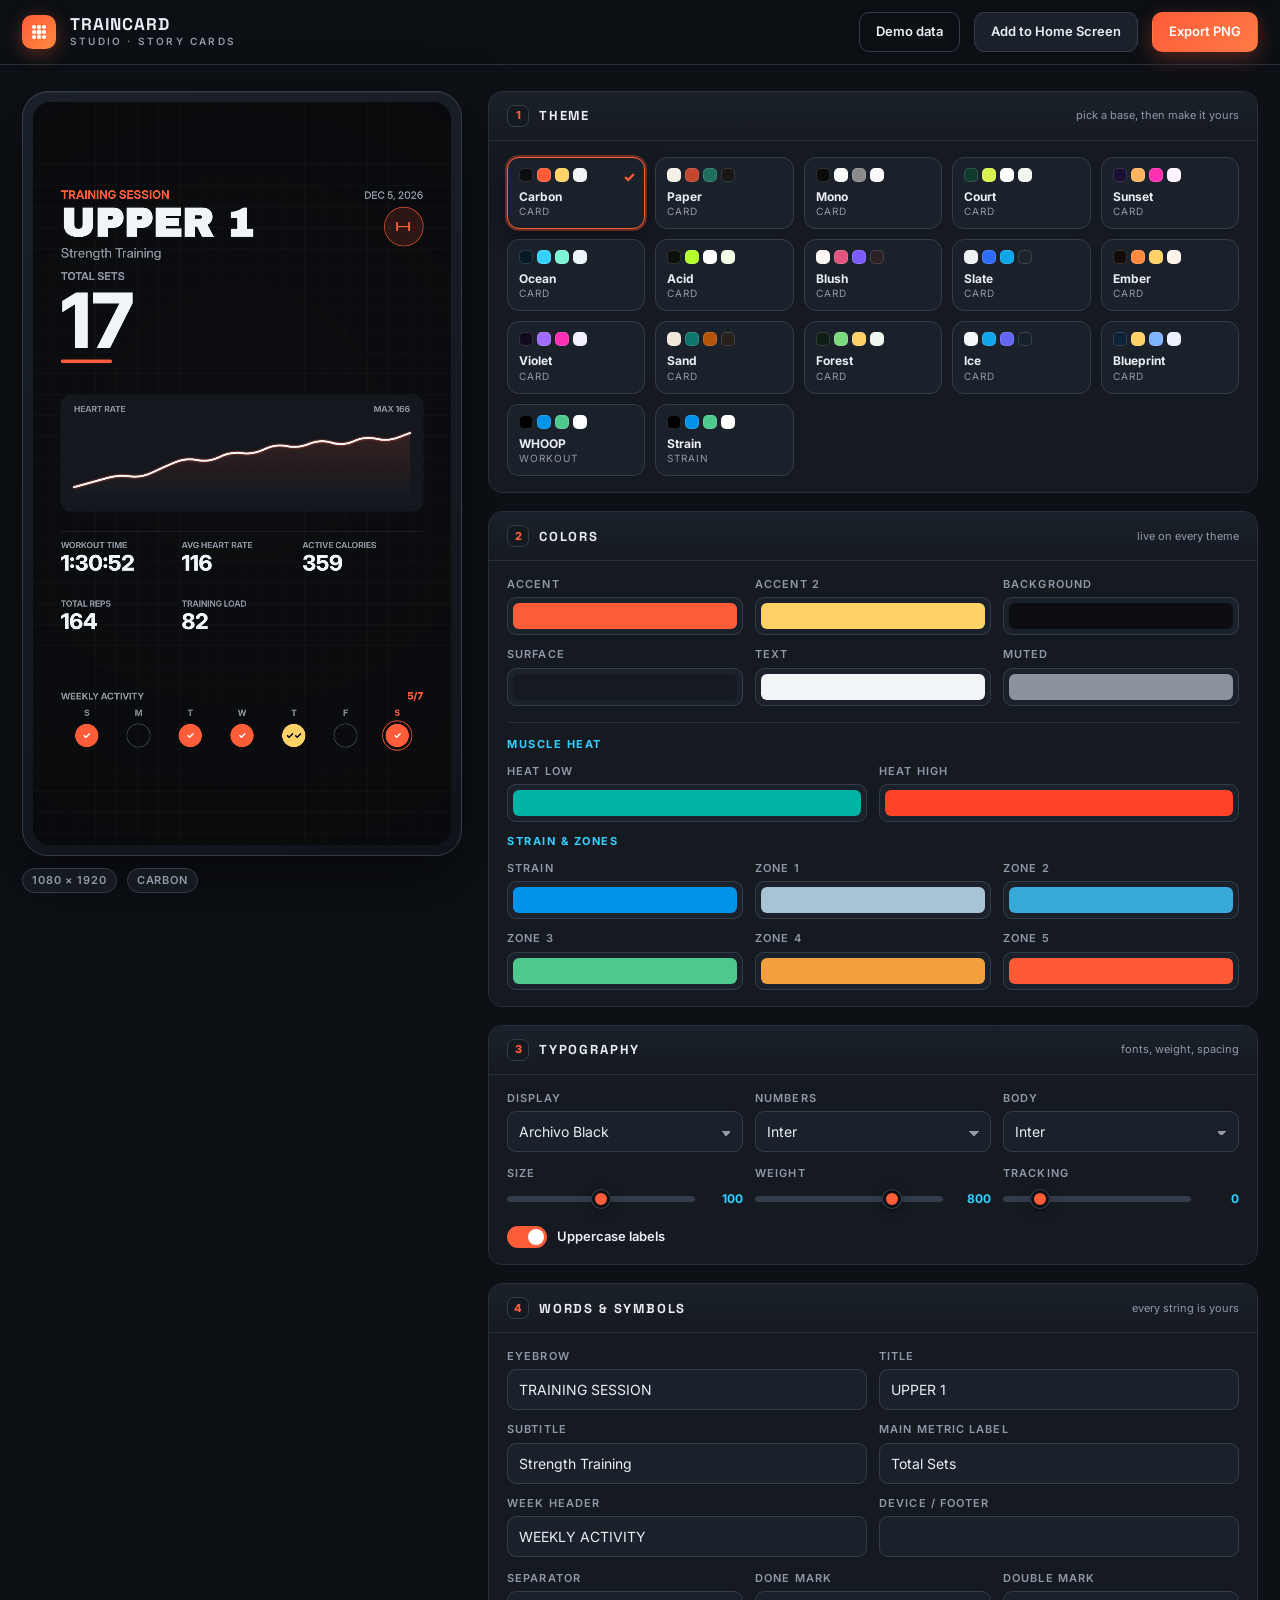
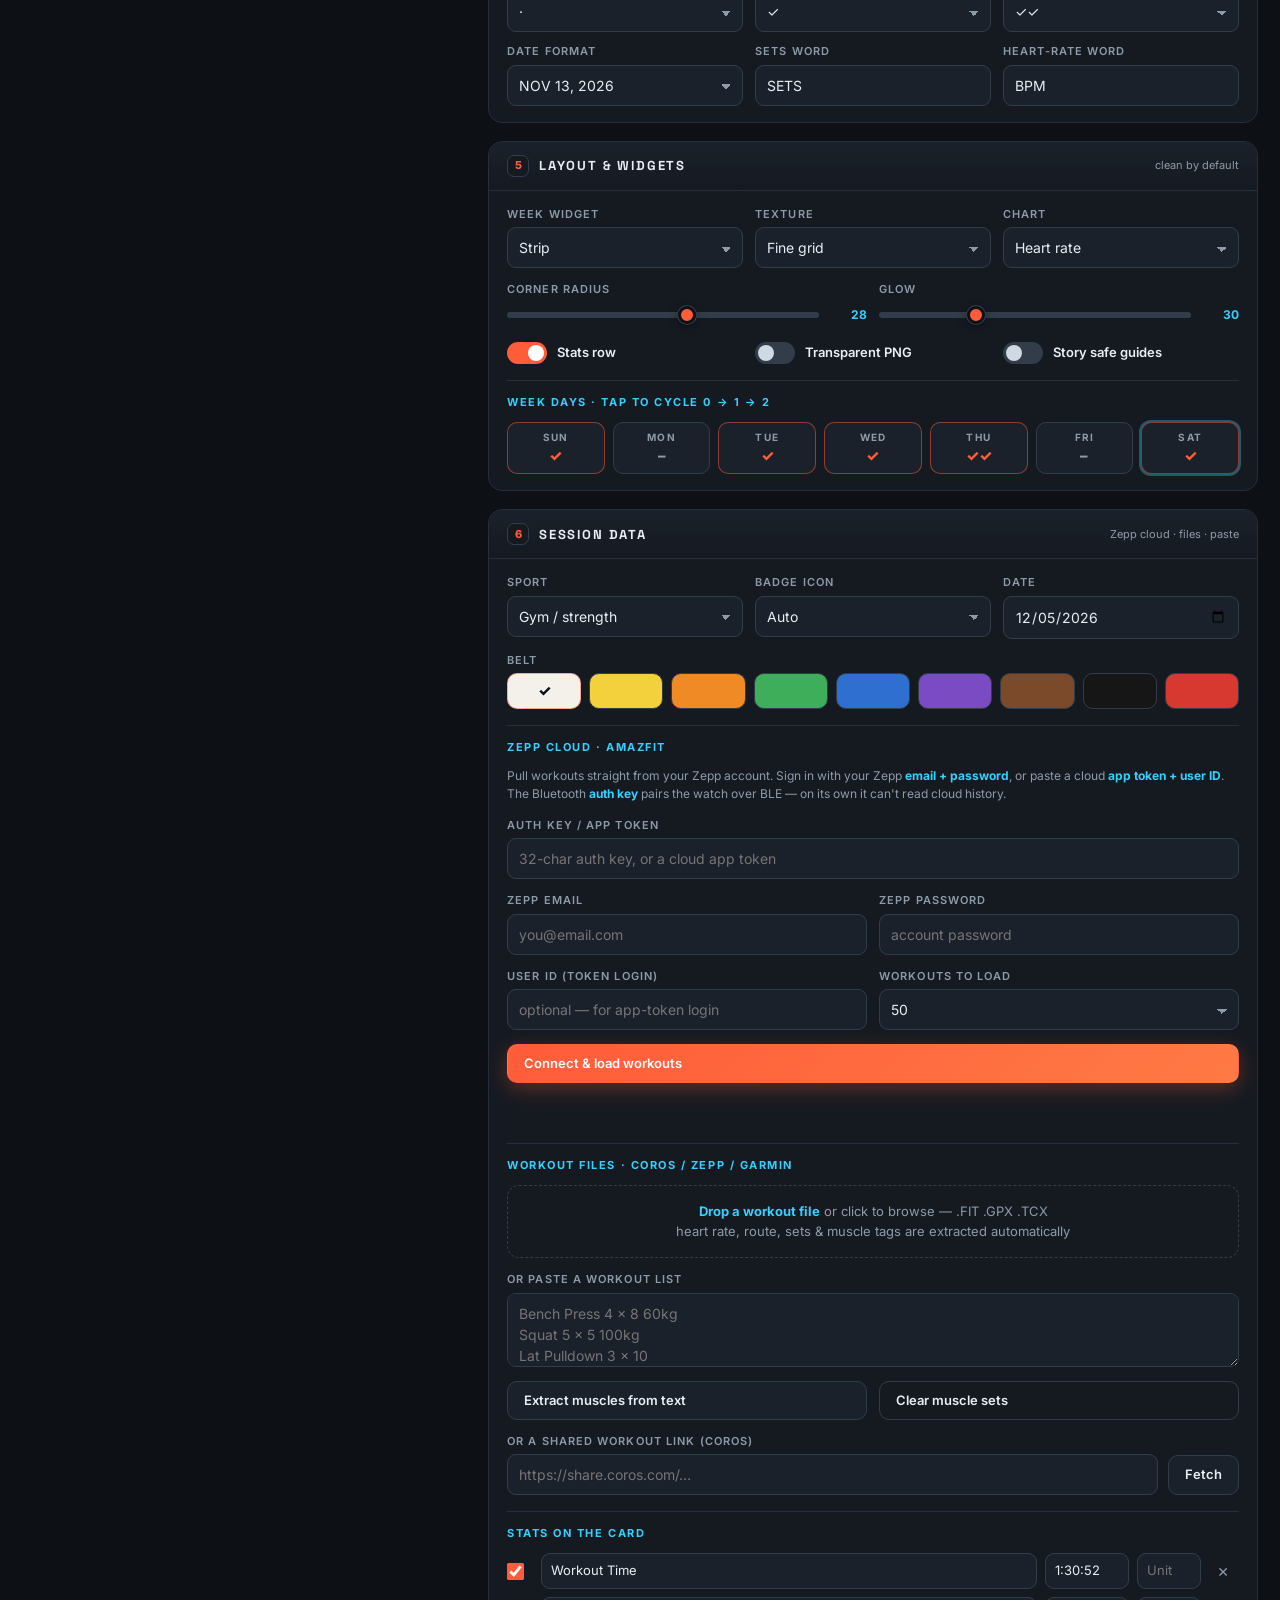
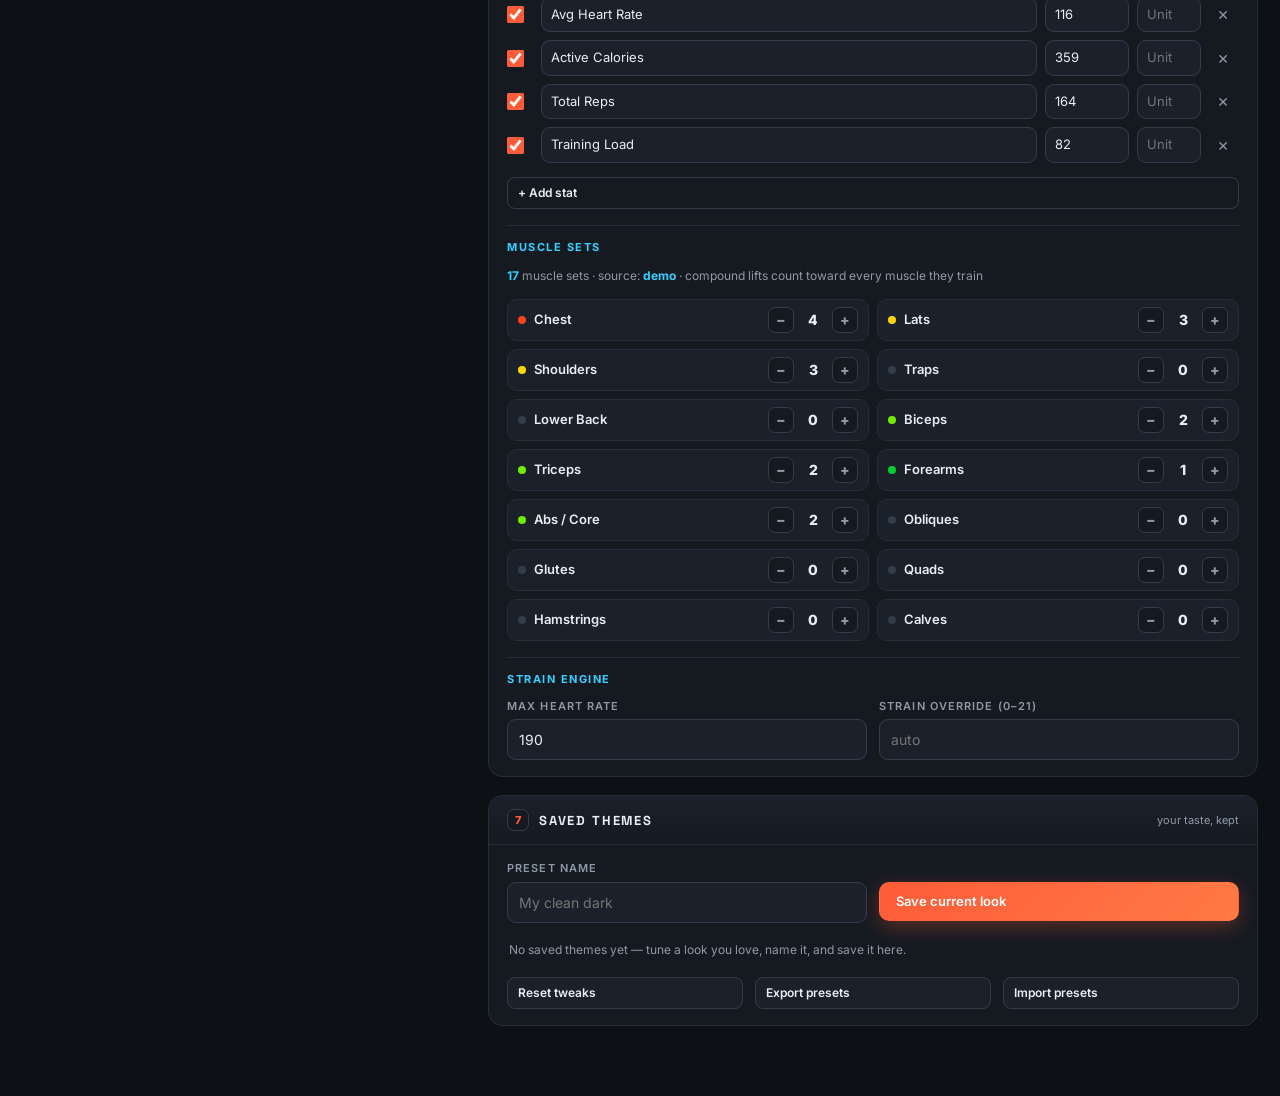
==== commit 470a86a0: "Update print statement from 'Hello' to 'Goodbye'" ====
--- a/index.html
+++ b/index.html
@@ -161,6 +161,7 @@
   border-radius:10px; background:var(--panel2); border:1px solid var(--line)}
 .mrow .mn{font-size:13px; font-weight:600}
 .mrow .mn i{display:inline-block; width:8px; height:8px; border-radius:50%; margin-right:8px; background:var(--line2)}
+#muscleRows{display:grid; grid-template-columns:1fr 1fr; gap:8px}
 .stepper{display:flex; align-items:center; gap:2px}
 .stepper button{width:26px; height:26px; border-radius:7px; background:var(--panel); border:1px solid var(--line2);
   font-weight:800; color:var(--muted); transition:color .12s, border-color .12s}
@@ -217,6 +218,7 @@
   .grid2,.grid3{grid-template-columns:1fr}
   .statrow{grid-template-columns:22px 1fr 70px 54px 28px}
   .brand small{display:none}
+  #muscleRows{grid-template-columns:1fr}
 }
 </style>
 </head>
@@ -375,7 +377,7 @@
         <div class="divider"></div>
         <span class="sub">Muscle sets</span>
         <div class="tagline" id="muscleTagLine"></div>
-        <div id="muscleRows" style="display:grid; grid-template-columns:1fr 1fr; gap:8px"></div>
+        <div id="muscleRows"></div>
         <div class="divider"></div>
         <span class="sub">Strain engine</span>
         <div class="grid2">
@@ -404,4 +406,2826 @@
   </div>
 </main>
 <div id="toast" role="status"></div>
-<script>
+<script>const I18N = {
+  en: {
+    sports: {
+      gym:  { mainLbl: 'Total Sets', defTitle: 'UPPER 1', badge: 'Strength Training', paceLbl: 'Total Reps', elevLbl: 'Total Volume' },
+      run:  { mainLbl: 'Total Distance', defTitle: 'Outdoor Run', badge: 'Running Session', paceLbl: 'Avg Pace', elevLbl: 'Elev Gain' },
+      bike: { mainLbl: 'Total Distance', defTitle: 'Road Cycling', badge: 'Cycling Session', paceLbl: 'Avg Speed', elevLbl: 'Elev Gain' },
+      rope: { mainLbl: 'Total Jumps', defTitle: 'Jump Rope', badge: 'Cardio Session', paceLbl: 'Avg Rate', elevLbl: 'Max Streak' },
+      karate: { mainLbl: 'Total Rounds', defTitle: 'Karate', badge: 'Martial Arts', paceLbl: 'Total Reps', elevLbl: 'Volume' }
+    },
+    stats: {
+      time:  { label: 'Workout Time' },
+      hr:    { label: 'Avg Heart Rate' },
+      cal:   { label: 'Active Calories' },
+      pace:  { label: 'Total Reps' },
+      elev:  { label: 'Volume' },
+      tl:    { label: 'Training Load' },
+      maxhr: { label: 'Max Heart Rate' },
+      cad:   { label: 'Avg Cadence' },
+      te:    { label: 'Aerobic TE' }
+    },
+    overviewHdr: 'Overview',
+    activityHdr: 'Recent Activity & Telemetry',
+    hrGraphTitle: 'Heart Rate Trend',
+    weekHdr: 'WEEKLY ACTIVITY',
+    days: ['SUN', 'MON', 'TUE', 'WED', 'THU', 'FRI', 'SAT']
+  }
+};
+
+function sportGlyph() {
+  if (S.icon && S.icon !== 'auto') return S.icon;
+  if (S.sport === 'bike') return 'bike';
+  if (S.sport === 'run') return 'run';
+  if (S.sport === 'rope' || S.sport === 'karate') return S.sport;
+  return 'dumbbell';
+}
+
+const KARATE_BELTS = [
+  { c: '#f4f1ea', n: 'WHITE' },
+  { c: '#f2d13c', n: 'YELLOW' },
+  { c: '#f08a24', n: 'ORANGE' },
+  { c: '#3fae5a', n: 'GREEN' },
+  { c: '#2f6fd0', n: 'BLUE' },
+  { c: '#7b4bc4', n: 'PURPLE' },
+  { c: '#7a4a2b', n: 'BROWN' },
+  { c: '#161616', n: 'BLACK' },
+  { c: '#d7382f', n: 'RED' }
+];
+
+function setStatValue(id, val) {
+  if (val === undefined || val === null || val === '') return;
+  const dict = I18N.en;
+  const sp = dict.sports[S.sport] || dict.sports.gym;
+  let lbl = dict.stats[id] ? dict.stats[id].label : id.toUpperCase();
+  if (id === 'pace') lbl = sp.paceLbl;
+  if (id === 'elev') lbl = sp.elevLbl;
+
+  let item = S.stats.find(x => x.id === id);
+  if (item) {
+    item.label = lbl;
+    item.val = String(val);
+    item.on = true;
+  } else {
+    S.stats.push({ id, label: lbl, val: String(val), unit: '', on: true });
+  }
+}
+
+const MUSCLES = [
+  { k: 'chest',      n: 'Chest' },
+  { k: 'lats',       n: 'Lats' },
+  { k: 'shoulders',  n: 'Shoulders' },
+  { k: 'traps',      n: 'Traps' },
+  { k: 'lowerback',  n: 'Lower Back' },
+  { k: 'biceps',     n: 'Biceps' },
+  { k: 'triceps',    n: 'Triceps' },
+  { k: 'forearms',   n: 'Forearms' },
+  { k: 'core',       n: 'Abs / Core' },
+  { k: 'obliques',   n: 'Obliques' },
+  { k: 'glutes',     n: 'Glutes' },
+  { k: 'quads',      n: 'Quads' },
+  { k: 'hamstrings', n: 'Hamstrings' },
+  { k: 'calves',     n: 'Calves' }
+];
+
+/* FIT exercise_category enum -> weighted muscle involvement (primary + synergists) */
+const FIT_CAT_MUSCLES = {
+  0:  { chest: 1, triceps: 0.4, shoulders: 0.3 },            // bench press
+  1:  { calves: 1 },                                          // calf raise
+  3:  { forearms: 0.5, traps: 0.5, core: 0.5 },               // carry
+  4:  { obliques: 1, core: 0.5 },                             // chop
+  5:  { core: 1 },                                            // core
+  6:  { core: 1 },                                            // crunch
+  7:  { biceps: 1, forearms: 0.3 },                           // curl
+  8:  { hamstrings: 0.7, glutes: 0.7, lowerback: 0.6, traps: 0.4, forearms: 0.3 }, // deadlift
+  9:  { chest: 1, shoulders: 0.2 },                           // flye
+  10: { glutes: 1, hamstrings: 0.4 },                         // hip raise
+  11: { glutes: 0.8, core: 0.3 },                             // hip stability
+  12: { glutes: 0.8, hamstrings: 0.5, core: 0.3 },            // hip swing
+  13: { lowerback: 1, glutes: 0.5, hamstrings: 0.4 },         // hyperextension
+  14: { shoulders: 1 },                                       // lateral raise
+  15: { hamstrings: 1, calves: 0.2 },                         // leg curl
+  16: { core: 1, obliques: 0.3, quads: 0.2 },                 // leg raise
+  17: { quads: 1, glutes: 0.6, hamstrings: 0.3 },             // lunge
+  18: { quads: 0.5, glutes: 0.5, traps: 0.5, shoulders: 0.4, lowerback: 0.4, hamstrings: 0.3 }, // olympic lift
+  19: { core: 1, shoulders: 0.3 },                            // plank
+  20: { quads: 0.6, calves: 0.5, glutes: 0.4 },               // plyo
+  21: { lats: 1, biceps: 0.5, forearms: 0.3 },                // pull up
+  22: { chest: 0.8, triceps: 0.6, shoulders: 0.3, core: 0.2 },// push up
+  23: { lats: 0.8, traps: 0.4, biceps: 0.4, lowerback: 0.3 }, // row
+  24: { shoulders: 1, triceps: 0.5, traps: 0.2 },             // shoulder press
+  25: { shoulders: 0.8, traps: 0.3 },                         // shoulder stability
+  26: { traps: 1, forearms: 0.3 },                            // shrug
+  27: { core: 1, obliques: 0.4 },                             // sit up
+  28: { quads: 1, glutes: 0.6, hamstrings: 0.3, lowerback: 0.3, core: 0.2 }, // squat
+  29: { quads: 0.3, chest: 0.3, lats: 0.3, shoulders: 0.3, core: 0.3 },      // total body
+  30: { triceps: 1 },                                         // triceps extension
+  32: { quads: 0.3, calves: 0.4, hamstrings: 0.3, glutes: 0.3, core: 0.2 },  // run
+  33: { quads: 0.5, glutes: 0.3, calves: 0.2 }                 // bike
+};
+
+/* Exercise-name keywords -> FIT category (first match wins; specific before generic) */
+const NAME_TO_CAT = [
+  [/leg\s*curl|hamstring|nordic/i, 15],
+  [/tricep|push\s*down|pushdown|skull|close\s*grip/i, 30],
+  [/hip\s*thrust|glute|bridge|donkey\s*kick/i, 10],
+  [/back\s*extension|hyperextension|superman|good\s*morning/i, 13],
+  [/shoulder\s*press|overhead|ohp|military|arnold|push\s*press/i, 24],
+  [/lateral\s*raise|side\s*raise|front\s*raise|rear\s*delt|reverse\s*fly|face\s*pull/i, 14],
+  [/pull\s*up|pullup|chin\s*up|chinup|lat\s*pull|pulldown|pull\s*down|pullover/i, 21],
+  [/deadlift|rdl|romanian/i, 8],
+  [/squat|leg\s*press|leg\s*extension|hack/i, 28],
+  [/lunge|split\s*squat|step\s*up/i, 17],
+  [/calf|سمان/i, 1],
+  [/shrug|ترابيس/i, 26],
+  [/row|سحب/i, 23],
+  [/incline|decline|bench|chest\s*press|push\s*up|pushup|dip|بنش|صدر/i, 0],
+  [/fly|flye|pec\s*deck|crossover|تجميع/i, 9],
+  [/russian\s*twist|wood\s*chop|woodchop|oblique|side\s*bend/i, 4],
+  [/plank|بلانك/i, 19],
+  [/crunch|sit\s*up|situp|leg\s*raise|hanging\s*knee|ab\s*wheel|بطن/i, 6],
+  [/farmer|carry/i, 3],
+  [/clean|snatch|jerk|thruster/i, 18],
+  [/burpee|mountain\s*climber|jumping\s*jack/i, 29],
+  [/curl|باي|بايسبس/i, 7],
+  [/shoulder|كتف|lateral/i, 14],
+  [/warm\s*up|stretch/i, 31],
+  [/run|treadmill|جري/i, 32],
+  [/bike|cycl|دراج/i, 33]
+];
+
+function catToMuscles(cat) { return FIT_CAT_MUSCLES[cat] || null; }
+
+function nameToCat(line) {
+  for (const [re, cat] of NAME_TO_CAT) if (re.test(line)) return cat;
+  return null;
+}
+
+/* Accumulate {cat: {sets,reps,volume}} into per-muscle set counts */
+function applyCategoryCounts(catCounts, replace = true) {
+  const next = replace ? {} : Object.assign({}, S.muscleSets);
+  let unassigned = 0, mapped = 0;
+  for (const cat in catCounts) {
+    const c = catCounts[cat];
+    const w = catToMuscles(+cat);
+    if (!w) { unassigned += c.sets; continue; }
+    mapped += c.sets;
+    for (const m in w) next[m] = (next[m] || 0) + w[m] * c.sets;
+  }
+  for (const m in next) next[m] = Math.round(next[m] * 10) / 10;
+  S.muscleSets = next;
+  S.muscleUnassigned = unassigned;
+  return { mapped, unassigned };
+}
+
+function muscleTotal() {
+  // sum of the rounded per-muscle counts so header, list and editor always agree
+  return Object.values(S.muscleSets || {}).reduce((a, b) => a + Math.round(+b || 0), 0);
+}
+
+/* Parse pasted workout text lines like "Bench Press 4 x 8 60kg" into category counts */
+function extractMusclesFromText(raw) {
+  const lines = String(raw).split(/\r?\n|;|\|/);
+  const counts = {};
+  let hit = 0;
+  for (const line of lines) {
+    if (!line || line.length > 120) continue;
+    const cat = nameToCat(line);
+    if (cat === null) continue;
+    let sets = 0;
+    const xm = line.match(/(\d{1,2})\s*[x×*]\s*\d{1,3}/i);
+    const sm = line.match(/(\d{1,2})\s*(?:sets?|مجموعات|مجموعة)/i);
+    if (xm) sets = +xm[1];
+    else if (sm) sets = +sm[1];
+    else {
+      const lead = line.match(/^\s*(\d{1,2})\s*[x×]/i);
+      if (lead) sets = +lead[1];
+    }
+    if (!sets || sets > 30) continue;
+    const rm = line.match(/[x×*]\s*(\d{1,3})/i);
+    const wm = line.match(/(\d+(?:[.,]\d+)?)\s*(?:kg|كغ)/i);
+    const reps = rm ? +rm[1] : 0;
+    const vol = wm ? parseFloat(wm[1].replace(',', '')) * reps : 0;
+    if (!counts[cat]) counts[cat] = { sets: 0, reps: 0, volume: 0 };
+    counts[cat].sets += sets;
+    counts[cat].reps += reps * sets;
+    counts[cat].volume += vol * sets;
+    hit += sets;
+  }
+  if (!hit) return false;
+  applyCategoryCounts(counts, true);
+  S.muscleSource = 'text';
+  if (S.sport === 'gym') { S.dist = String(muscleTotal()); }
+  return true;
+}
+
+/* ---- WHOOP-style strain + HR zone math ---- */
+function statNum(id) {
+  const it = (S.stats || []).find(x => x.id === id && x.on);
+  if (!it) return 0;
+  const n = parseFloat(String(it.val).replace(/[^\d.:-]/g, ''));
+  return isNaN(n) ? 0 : n;
+}
+function timeStatSec() {
+  const it = (S.stats || []).find(x => x.id === 'time' && x.on);
+  if (!it) return 0;
+  const parts = String(it.val).trim().split(':').map(Number);
+  if (parts.some(isNaN)) return 0;
+  if (parts.length === 3) return parts[0] * 3600 + parts[1] * 60 + parts[2];
+  if (parts.length === 2) return parts[0] * 60 + parts[1];
+  return parts[0] || 0;
+}
+function whoopMaxHr() { return Math.max(120, Math.min(230, +S.whoopMaxHr || 190)); }
+function computeStrain() {
+  const ov = parseFloat(S.whoopStrainOverride);
+  if (!isNaN(ov) && S.whoopStrainOverride !== '') return Math.max(0, Math.min(21, ov));
+  const durMin = timeStatSec() / 60;
+  const avg = statNum('hr') || 110;
+  const max = whoopMaxHr();
+  const ratio = Math.max(0.15, Math.min(1, (avg - 50) / (max - 50)));
+  const load = durMin * (0.35 + ratio * 1.1);
+  return Math.max(0, Math.min(21, 21 * (1 - Math.exp(-load / 95))));
+}
+/* Returns minutes spent in each of the 5 WHOOP HR zones */
+function computeZoneMinutes() {
+  const max = whoopMaxHr();
+  const durMin = timeStatSec() / 60 || 45;
+  const bounds = [0.5, 0.6, 0.7, 0.8, 0.9, 1.01].map(f => f * max);
+  const series = (S.hrSeries && S.hrSeries.length >= 4) ? S.hrSeries : null;
+  const counts = [0, 0, 0, 0, 0];
+  if (series) {
+    series.forEach(h => {
+      let z = 0;
+      for (let i = 0; i < 5; i++) if (h >= bounds[i]) z = i;
+      counts[z]++;
+    });
+    const tot = counts.reduce((a, b) => a + b, 0) || 1;
+    return counts.map(c => durMin * c / tot);
+  }
+  const avg = statNum('hr') || 110;
+  let az = 0;
+  for (let i = 0; i < 5; i++) if (avg >= bounds[i]) az = i;
+  const out = [0, 0, 0, 0, 0];
+  out[az] = durMin * 0.66;
+  if (az > 0) out[az - 1] = durMin * 0.2;
+  if (az < 4) out[az + 1] = durMin * 0.14;
+  const used = out.reduce((a, b) => a + b, 0);
+  out[az] += durMin - used;
+  return out;
+}
+
+/* Geometry drawing helpers */
+
+function rr(c, x, y, w, h, r) {
+  const rad = Math.min(r, w / 2, h / 2);
+  c.beginPath();
+  c.moveTo(x + rad, y);
+  c.arcTo(x + w, y, x + w, y + h, rad);
+  c.arcTo(x + w, y + h, x, y + h, rad);
+  c.arcTo(x, y + h, x, y, rad);
+  c.arcTo(x, y, x + w, y, rad);
+  c.closePath();
+}
+
+function cover(c, img, x, y, w, h) {
+  const s = Math.max(w / img.width, h / img.height), iw = w / s, ih = h / s;
+  c.drawImage(img, (img.width - iw) / 2, (img.height - ih) / 2, iw, ih, x, y, w, h);
+}
+
+/* Color tools for the new themes */
+function hexA(hex, a) {
+  let h = String(hex || '#ffffff').trim().replace('#', '');
+  if (h.length === 3) h = h.split('').map(x => x + x).join('');
+  const n = parseInt(h, 16);
+  if (isNaN(n) || h.length !== 6) return `rgba(255,255,255,${a})`;
+  return `rgba(${(n >> 16) & 255}, ${(n >> 8) & 255}, ${n & 255}, ${a})`;
+}
+
+function shade(hex, k) {
+  let h = String(hex || '#ffffff').trim().replace('#', '');
+  if (h.length === 3) h = h.split('').map(x => x + x).join('');
+  const n = parseInt(h, 16);
+  if (isNaN(n) || h.length !== 6) return hex;
+  const r = Math.min(255, Math.round(((n >> 16) & 255) * k));
+  const g = Math.min(255, Math.round(((n >> 8) & 255) * k));
+  const b = Math.min(255, Math.round((n & 255) * k));
+  return `rgb(${r}, ${g}, ${b})`;
+}
+
+function hexShade(hex, k) {
+  let h = String(hex || '#ffffff').trim().replace('#', '');
+  if (h.length === 3) h = h.split('').map(x => x + x).join('');
+  const n = parseInt(h, 16);
+  if (isNaN(n) || h.length !== 6) return hex;
+  const p = v => Math.max(0, Math.min(255, Math.round(v * k))).toString(16).padStart(2, '0');
+  return '#' + p((n >> 16) & 255) + p((n >> 8) & 255) + p(n & 255);
+}
+
+function readableOn(hex) {
+  let h = String(hex || '#ffffff').trim().replace('#', '');
+  if (h.length === 3) h = h.split('').map(x => x + x).join('');
+  const n = parseInt(h, 16);
+  if (isNaN(n) || h.length !== 6) return '#08111a';
+  const r = ((n >> 16) & 255) / 255, g = ((n >> 8) & 255) / 255, b = (n & 255) / 255;
+  return (0.2126 * r + 0.7152 * g + 0.0722 * b) > 0.58 ? '#08111a' : '#ffffff';
+}
+
+
+function drawSmoothHeartRateChart(c, gx, gy, gw, gh, strokeCol = S.accent, lineCol = '#ffffff', areaAlpha = 0.47, glowBlur = 14, lineW = 4.2) {
+  if (S.chartMode === 'none') return;
+  c.save();
+
+  let pts = S.hrSeries && S.hrSeries.length >= 6
+    ? S.hrSeries
+    : [96, 104, 112, 108, 122, 134, 128, 142, 138, 152, 146, 158, 149, 162, 155, 166];
+
+  const minV = Math.min(...pts) - 6;
+  const maxV = Math.max(...pts) + 6;
+  const range = Math.max(12, maxV - minV);
+
+  const coords = pts.map((v, i) => [
+    gx + (i / (pts.length - 1)) * gw,
+    gy + gh - ((v - minV) / range) * (gh * 0.82) - gh * 0.08
+  ]);
+
+  function traceSmoothCurve() {
+    c.moveTo(coords[0][0], coords[0][1]);
+    for (let i = 0; i < coords.length - 1; i++) {
+      const xc = (coords[i][0] + coords[i + 1][0]) / 2;
+      const yc = (coords[i][1] + coords[i + 1][1]) / 2;
+      c.quadraticCurveTo(coords[i][0], coords[i][1], xc, yc);
+    }
+    const last = coords[coords.length - 1];
+    c.lineTo(last[0], last[1]);
+  }
+
+  c.save();
+  c.beginPath();
+  traceSmoothCurve();
+  c.lineTo(gx + gw, gy + gh);
+  c.lineTo(gx, gy + gh);
+  c.closePath();
+
+  const areaGrad = c.createLinearGradient(0, gy, 0, gy + gh);
+  areaGrad.addColorStop(0, hexA(strokeCol, areaAlpha));
+  areaGrad.addColorStop(0.75, hexA(strokeCol, areaAlpha * 0.32));
+  areaGrad.addColorStop(1, 'rgba(255, 255, 255, 0)');
+  c.fillStyle = areaGrad;
+  c.fill();
+  c.restore();
+
+  c.beginPath();
+  traceSmoothCurve();
+  c.strokeStyle = lineCol;
+  c.lineWidth = lineW;
+  c.lineCap = 'round';
+  c.lineJoin = 'round';
+  if (glowBlur > 0) {
+    c.shadowColor = strokeCol;
+    c.shadowBlur = glowBlur;
+  }
+  c.stroke();
+
+  c.restore();
+}
+
+function drawMiniRoute(c, boxX, boxY, boxW, boxH, color = '#ffffff') {
+  if (S.chartMode === 'none') return;
+  c.save();
+  const pts = (S.route && S.route.length >= 3) ? S.route : [
+    [0.15, 0.75], [0.10, 0.48], [0.22, 0.25], [0.48, 0.14],
+    [0.76, 0.20], [0.90, 0.45], [0.82, 0.72], [0.58, 0.86], [0.15, 0.75]
+  ];
+  let minX = Infinity, maxX = -Infinity, minY = Infinity, maxY = -Infinity;
+  pts.forEach(([lat, lon]) => {
+    if (lon < minX) minX = lon; if (lon > maxX) maxX = lon;
+    if (lat < minY) minY = lat; if (lat > maxY) maxY = lat;
+  });
+  const spanX = (maxX - minX) || 1, spanY = (maxY - minY) || 1;
+  const scale = Math.min(boxW / spanX, boxH / spanY) * 0.82;
+  const offX = boxX + (boxW - spanX * scale) / 2;
+  const offY = boxY + (boxH - spanY * scale) / 2;
+
+  c.beginPath();
+  pts.forEach(([lat, lon], idx) => {
+    const px = offX + (lon - minX) * scale;
+    const py = offY + (maxY - lat) * scale;
+    if (idx === 0) c.moveTo(px, py); else c.lineTo(px, py);
+  });
+  c.strokeStyle = color;
+  c.lineWidth = 5;
+  c.lineCap = 'round';
+  c.lineJoin = 'round';
+  c.shadowColor = S.accent;
+  c.shadowBlur = 14;
+  c.stroke();
+  c.restore();
+}
+
+
+function drawMiniVectorIcon(c, type, cx, cy, r = 16, col = '#ffffff') {
+  c.save();
+  c.translate(cx, cy);
+  c.strokeStyle = col;
+  c.fillStyle = col;
+  c.lineWidth = 2.6;
+  c.lineCap = 'round';
+  c.lineJoin = 'round';
+
+  if (type === 'bars') {
+    c.fillRect(-r * 0.7, r * 0.1, 4, r * 0.6);
+    c.fillRect(-r * 0.15, -r * 0.4, 4, r * 1.1);
+    c.fillRect(r * 0.4, -r * 0.15, 4, r * 0.85);
+  } else if (type === 'trend') {
+    c.beginPath();
+    c.moveTo(-r * 0.55, r * 0.35);
+    c.lineTo(-r * 0.1, -r * 0.15);
+    c.lineTo(r * 0.15, r * 0.1);
+    c.lineTo(r * 0.55, -r * 0.35);
+    c.stroke();
+    c.beginPath();
+    c.moveTo(r * 0.2, -r * 0.35);
+    c.lineTo(r * 0.55, -r * 0.35);
+    c.lineTo(r * 0.55, 0);
+    c.stroke();
+  } else if (type === 'run') {
+    c.lineWidth = Math.max(2, r * 0.17);
+    c.beginPath(); c.arc(-r * 0.08, -r * 0.58, r * 0.16, 0, Math.PI * 2); c.fill();
+    c.beginPath();
+    c.moveTo(-r * 0.06, -r * 0.38);
+    c.lineTo(-r * 0.22, r * 0.02);
+    c.lineTo(r * 0.12, r * 0.22);
+    c.moveTo(-r * 0.22, r * 0.02);
+    c.lineTo(-r * 0.52, r * 0.5);
+    c.moveTo(r * 0.12, r * 0.22);
+    c.lineTo(r * 0.42, r * 0.16);
+    c.lineTo(r * 0.58, r * 0.52);
+    c.moveTo(-r * 0.04, -r * 0.3);
+    c.lineTo(-r * 0.5, -r * 0.5);
+    c.moveTo(-r * 0.04, -r * 0.26);
+    c.lineTo(r * 0.46, -r * 0.08);
+    c.stroke();
+  } else if (type === 'bike') {
+    c.lineWidth = Math.max(1.8, r * 0.13);
+    c.beginPath(); c.arc(-r * 0.55, r * 0.3, r * 0.3, 0, Math.PI * 2); c.stroke();
+    c.beginPath(); c.arc(r * 0.55, r * 0.3, r * 0.3, 0, Math.PI * 2); c.stroke();
+    c.beginPath();
+    c.moveTo(-r * 0.55, r * 0.3);
+    c.lineTo(-r * 0.1, r * 0.3);
+    c.lineTo(r * 0.12, -r * 0.2);
+    c.lineTo(-r * 0.3, -r * 0.2);
+    c.lineTo(-r * 0.1, r * 0.3);
+    c.moveTo(r * 0.12, -r * 0.2);
+    c.lineTo(r * 0.55, r * 0.3);
+    c.moveTo(-r * 0.38, -r * 0.44);
+    c.lineTo(-r * 0.3, -r * 0.2);
+    c.moveTo(r * 0.05, -r * 0.3);
+    c.lineTo(r * 0.19, -r * 0.3);
+    c.stroke();
+  } else if (type === 'rope') {
+    c.lineWidth = Math.max(1.8, r * 0.12);
+    c.beginPath();
+    c.ellipse(0, r * 0.12, r * 0.72, r * 0.78, 0, Math.PI * 0.92, Math.PI * 2.08);
+    c.stroke();
+    c.beginPath(); c.arc(-r * 0.62, r * 0.42, r * 0.09, 0, Math.PI * 2); c.fill();
+    c.beginPath(); c.arc(r * 0.62, r * 0.42, r * 0.09, 0, Math.PI * 2); c.fill();
+    c.beginPath(); c.arc(0, -r * 0.22, r * 0.14, 0, Math.PI * 2); c.fill();
+    c.beginPath();
+    c.moveTo(0, -r * 0.06);
+    c.lineTo(0, r * 0.34);
+    c.moveTo(0, r * 0.02);
+    c.lineTo(-r * 0.3, r * 0.24);
+    c.moveTo(0, r * 0.02);
+    c.lineTo(r * 0.3, r * 0.24);
+    c.moveTo(0, r * 0.34);
+    c.lineTo(-r * 0.22, r * 0.62);
+    c.moveTo(0, r * 0.34);
+    c.lineTo(r * 0.22, r * 0.62);
+    c.stroke();
+  } else if (type === 'karate') {
+    const belt = S.belt || '#f4f1ea';
+    const dark = shade(belt, 0.58);
+    const lightBelt = readableOn(belt) === '#08111a';
+    const outline = lightBelt ? 'rgba(10,14,20,0.38)' : 'rgba(255,255,255,0.55)';
+    const ow = Math.max(1.8, r * 0.1);
+    const pts = (list) => {
+      c.beginPath();
+      c.moveTo(list[0][0] * r, list[0][1] * r);
+      for (let i = 1; i < list.length; i++) c.lineTo(list[i][0] * r, list[i][1] * r);
+      c.closePath();
+    };
+
+    // The two hanging belt tails
+    const leftTail = [[-0.36, 0.14], [-0.19, 0.28], [-0.40, 0.96], [-0.72, 0.80]];
+    const rightTail = leftTail.map(([x, y]) => [-x, y]);
+    c.lineJoin = 'round';
+    [leftTail, rightTail].forEach(t => {
+      pts(t);
+      c.strokeStyle = outline;
+      c.lineWidth = ow * 2.2;
+      c.stroke();
+      c.fillStyle = belt;
+      c.fill();
+      c.strokeStyle = dark;
+      c.globalAlpha = 0.32;
+      c.lineWidth = Math.max(1, r * 0.05);
+      c.beginPath();
+      c.moveTo(t[0][0] * r * 0.97, t[0][1] * r);
+      c.lineTo(t[2][0] * r * 0.94, t[2][1] * r);
+      c.stroke();
+      c.globalAlpha = 1;
+    });
+
+    // Belt band around the waist
+    rr(c, -r * 1.02, -r * 0.52, r * 2.04, r * 0.44, r * 0.17);
+    c.fillStyle = belt;
+    c.fill();
+    c.strokeStyle = outline;
+    c.lineWidth = ow;
+    c.stroke();
+    c.globalAlpha = 0.3;
+    c.fillStyle = dark;
+    c.fillRect(-r * 0.92, -r * 0.2, r * 1.84, r * 0.1);
+    c.globalAlpha = 1;
+    c.fillStyle = 'rgba(255,255,255,0.3)';
+    c.fillRect(-r * 0.88, -r * 0.44, r * 0.66, r * 0.07);
+
+    // The knot in the middle
+    rr(c, -r * 0.34, -r * 0.38, r * 0.68, r * 0.66, r * 0.16);
+    c.fillStyle = belt;
+    c.fill();
+    c.strokeStyle = outline;
+    c.lineWidth = ow;
+    c.stroke();
+    c.globalAlpha = 0.5;
+    c.fillStyle = dark;
+    c.fillRect(-r * 0.15, -r * 0.3, r * 0.09, r * 0.52);
+    c.fillRect(r * 0.07, -r * 0.3, r * 0.06, r * 0.52);
+    c.globalAlpha = 1;
+    c.fillStyle = 'rgba(255,255,255,0.32)';
+    c.fillRect(-r * 0.24, -r * 0.3, r * 0.14, r * 0.1);
+  } else if (type === 'clock') {
+    c.beginPath(); c.arc(0, 0, r * 0.75, 0, Math.PI * 2); c.stroke();
+    c.beginPath(); c.moveTo(0, -r * 0.45); c.lineTo(0, 0); c.lineTo(r * 0.35, r * 0.2); c.stroke();
+  } else if (type === 'flame') {
+    c.beginPath();
+    c.moveTo(0, -r * 0.75);
+    c.quadraticCurveTo(r * 0.7, -r * 0.1, r * 0.45, r * 0.55);
+    c.quadraticCurveTo(0, r * 0.85, -r * 0.45, r * 0.55);
+    c.quadraticCurveTo(-r * 0.7, -r * 0.1, 0, -r * 0.75);
+    c.fill();
+  } else if (type === 'dumbbell') {
+    c.lineWidth = 3.2;
+    c.beginPath(); c.moveTo(-r * 0.55, 0); c.lineTo(r * 0.55, 0); c.stroke();
+    c.fillRect(-r * 0.75, -r * 0.45, 4.5, r * 0.9);
+    c.fillRect(r * 0.45, -r * 0.45, 4.5, r * 0.9);
+  } else if (type === 'check') {
+    c.beginPath();
+    c.moveTo(-r * 0.45, 0.05);
+    c.lineTo(-r * 0.1, r * 0.4);
+    c.lineTo(r * 0.5, -r * 0.35);
+    c.stroke();
+  } else if (type === 'arrowUpRight') {
+    c.beginPath();
+    c.moveTo(-r * 0.35, r * 0.35);
+    c.lineTo(r * 0.35, -r * 0.35);
+    c.moveTo(-r * 0.05, -r * 0.35);
+    c.lineTo(r * 0.35, -r * 0.35);
+    c.lineTo(r * 0.35, r * 0.05);
+    c.stroke();
+  }
+  c.restore();
+}
+
+function drawSportBadge(c, cx, cy, r, o = {}) {
+  const glyphInk = sportGlyph() === 'karate' ? (S.belt || '#f4f1ea') : (o.ink || '#ffffff');
+  const lightGlyph = readableOn(glyphInk) === '#08111a';
+
+  if (o.glass) {
+    // The disc follows the icon color: dark bg for light icons, glass bg for dark icons
+    if (lightGlyph) {
+      c.save();
+      c.shadowColor = 'rgba(0, 8, 20, 0.34)';
+      c.shadowBlur = r * 0.9;
+      c.shadowOffsetY = r * 0.26;
+      c.beginPath();
+      c.arc(cx, cy, r, 0, Math.PI * 2);
+      c.fillStyle = o.fill || 'rgba(9, 13, 19, 0.62)';
+      c.fill();
+      c.restore();
+      c.beginPath();
+      c.arc(cx, cy, r - 0.6, 0, Math.PI * 2);
+      c.strokeStyle = o.stroke || 'rgba(255, 255, 255, 0.30)';
+      c.lineWidth = 1.5;
+      c.stroke();
+    } else {
+      drawFrostedGlassWidget(c, cx - r, cy - r, r * 2, r * 2, r, o.alpha === undefined ? 0.06 : o.alpha);
+      c.beginPath();
+      c.arc(cx, cy, r - 0.6, 0, Math.PI * 2);
+      c.strokeStyle = o.stroke || 'rgba(10, 14, 20, 0.16)';
+      c.lineWidth = 1.2;
+      c.stroke();
+    }
+  } else if (o.fill || o.stroke) {
+    const fill = lightGlyph && o.fillDark ? o.fillDark : o.fill;
+    const stroke = lightGlyph && o.strokeDark ? o.strokeDark : o.stroke;
+    c.save();
+    c.beginPath();
+    c.arc(cx, cy, r, 0, Math.PI * 2);
+    if (fill) { c.fillStyle = fill; c.fill(); }
+    if (stroke) { c.strokeStyle = stroke; c.lineWidth = o.lineWidth || 1.6; c.stroke(); }
+    c.restore();
+  }
+  drawMiniVectorIcon(c, sportGlyph(), cx, cy, r * (o.iconScale || 0.52), o.ink || '#ffffff');
+}
+
+/* Prepare current values while respecting manual clearing of the unit or main number (never re-impose deleted text!) */
+function getCardState() {
+  const dict = I18N.en;
+  const cfg = dict.sports[S.sport] || dict.sports.gym;
+  let dStr = '';
+  if (S.date) {
+    const dObj = new Date(S.date + 'T12:00:00');
+    dStr = dObj.toLocaleDateString('en-US', { month: 'short', day: 'numeric', year: 'numeric' }).toUpperCase();
+  }
+  const activeStats = S.stats.filter(x => x.on);
+  const cleanLbl = (S.mainLbl || cfg.mainLbl).trim();
+  const fullMainLabel = cleanLbl;
+  const distWithUnit = String(S.dist || '').trim();
+
+  return {
+    dict,
+    cfg,
+    title: S.title,
+    dateStr: dStr,
+    dist: String(S.dist || '').trim(),
+    mainLbl: cleanLbl,
+    mainUnit: '',
+    fullMainLabel,
+    distWithUnit,
+    hasChart: S.chartMode !== 'none',
+    activeStats
+  };
+}
+
+function hexToHsl(hex) {
+  let h = String(hex || '#ffffff').replace('#', '');
+  if (h.length === 3) h = h.split('').map(x => x + x).join('');
+  const n = parseInt(h, 16);
+  const r = ((n >> 16) & 255) / 255, g = ((n >> 8) & 255) / 255, b = (n & 255) / 255;
+  const mx = Math.max(r, g, b), mn = Math.min(r, g, b);
+  let hh = 0, s = 0; const l = (mx + mn) / 2;
+  if (mx !== mn) {
+    const d = mx - mn;
+    s = l > 0.5 ? d / (2 - mx - mn) : d / (mx + mn);
+    if (mx === r) hh = ((g - b) / d + (g < b ? 6 : 0));
+    else if (mx === g) hh = (b - r) / d + 2;
+    else hh = (r - g) / d + 4;
+    hh *= 60;
+  }
+  return { h: hh, s: s * 100, l: l * 100 };
+}
+function heatColor(t) {
+  const a = hexToHsl(S.muscleLow), b = hexToHsl(S.muscleHigh);
+  let dh = b.h - a.h;
+  if (dh > 180) dh -= 360;
+  if (dh < -180) dh += 360;
+  const h = (a.h + dh * t + 360) % 360;
+  const s = a.s + (b.s - a.s) * t;
+  const l = a.l + (b.l - a.l) * t;
+  return `hsl(${h.toFixed(1)}, ${s.toFixed(1)}%, ${l.toFixed(1)}%)`;
+}
+
+function haversineKm(lat1, lon1, lat2, lon2) {
+  const R = 6371;
+  const dLat = (lat2 - lat1) * Math.PI / 180;
+  const dLon = (lon2 - lon1) * Math.PI / 180;
+  const a = Math.sin(dLat / 2) ** 2 + Math.cos(lat1 * Math.PI / 180) * Math.cos(lat2 * Math.PI / 180) * Math.sin(dLon / 2) ** 2;
+  return R * 2 * Math.atan2(Math.sqrt(a), Math.sqrt(1 - a));
+}
+
+/* =========================================================================
+   Precise .FIT reader (extracts the real HR curve + moving time + active sessions)
+   ========================================================================= */
+function parseFitBuffer(buf) {
+  const view = new DataView(buf);
+  if (view.byteLength < 14) return null;
+  // Every valid FIT file starts with a header carrying the ".FIT" signature in bytes 8..11
+  if (view.getUint8(8) !== 0x2e || view.getUint8(9) !== 0x46 || view.getUint8(10) !== 0x49 || view.getUint8(11) !== 0x54) return null;
+  const hdrSize = view.getUint8(0);
+  if (hdrSize < 12 || hdrSize > 14) return null;
+  const dataLen = view.getUint32(4, true);
+  let pos = hdrSize;
+  const end = Math.min(view.byteLength, hdrSize + (dataLen || (view.byteLength - hdrSize)));
+  const defs = {};
+  const pts = [];
+  const rawHrList = [];
+  let hrSum = 0, hrCnt = 0, cadSum = 0, cadCnt = 0, pwrSum = 0, pwrCnt = 0;
+  let minTs = null, maxTs = null, prevRecTs = null, movingRecSec = 0;
+  let lastFullTs = null;
+  let lastAlt = null, elevGain = 0, maxDist = 0;
+
+  let fitSport = null, fitSubSport = null;
+  let sessionTimerSec = 0;
+  let sessionDistKm = 0;
+  let sessionCalories = 0;
+  let sessionAvgHr = 0;
+  let sessionAscent = 0;
+
+  let activeSetsCount = 0;
+  let totalRepsCount = 0;
+  let totalVolumeKg = 0;
+  let activeLapsCount = 0;
+  const catCounts = {};
+
+  while (pos < end) {
+    const hdr = view.getUint8(pos++);
+    // Compressed timestamp header: type in bits 5-6, offset in bits 0-4
+    const compressed = (hdr & 0x80) !== 0;
+    let timeOffset = -1;
+    let localNum;
+    let isDef = false;
+    let hasDev = false;
+    if (compressed) {
+      localNum = (hdr >> 5) & 0x03;
+      timeOffset = hdr & 0x1f;
+    } else {
+      isDef = (hdr & 0x40) !== 0;
+      hasDev = (hdr & 0x20) !== 0;
+      localNum = hdr & 0x0f;
+    }
+
+    if (isDef) {
+      pos++;
+      const arch = view.getUint8(pos++);
+      const le = arch === 0;
+      const gMsg = view.getUint16(pos, le); pos += 2;
+      const nFields = view.getUint8(pos++);
+      const fields = [];
+      for (let i = 0; i < nFields; i++) {
+        fields.push({ num: view.getUint8(pos), size: view.getUint8(pos + 1), type: view.getUint8(pos + 2) });
+        pos += 3;
+      }
+      if (hasDev) {
+        const nDev = view.getUint8(pos++);
+        for (let i = 0; i < nDev; i++) {
+          fields.push({ num: -1, size: view.getUint8(pos + 1), type: 0 });
+          pos += 3;
+        }
+      }
+      defs[localNum] = { gMsg, le, fields };
+    } else {
+      const def = defs[localNum];
+      if (!def) break;
+      let lat = null, lon = null;
+      let setType = null, setReps = null, setWeight = 0;
+      let setCats = null;
+      let lapIntensity = null;
+
+      for (const f of def.fields) {
+        // In a compressed header the timestamp field is omitted from the data
+        if (compressed && f.num === 253) continue;
+        if (pos + f.size > end) { pos = end; break; }
+
+        if (def.gMsg === 18) {
+          if (f.num === 5 && f.size === 1) fitSport = view.getUint8(pos);
+          else if (f.num === 6 && f.size === 1) fitSubSport = view.getUint8(pos);
+          else if (f.num === 8 && f.size === 4) {
+            const t = view.getUint32(pos, def.le);
+            if (t !== 0xFFFFFFFF && t > 0) sessionTimerSec = t / 1000;
+          } else if (f.num === 9 && f.size === 4) {
+            const d = view.getUint32(pos, def.le);
+            if (d !== 0xFFFFFFFF && d > 0) sessionDistKm = d / 100000;
+          } else if (f.num === 11 && f.size === 2) {
+            const c = view.getUint16(pos, def.le);
+            if (c !== 0xFFFF) sessionCalories = c;
+          } else if (f.num === 16 && f.size === 1) {
+            const h = view.getUint8(pos);
+            if (h !== 0xFF && h > 30) sessionAvgHr = h;
+          } else if (f.num === 22 && f.size === 2) {
+            const asc = view.getUint16(pos, def.le);
+            if (asc !== 0xFFFF) sessionAscent = asc;
+          }
+        }
+        else if (def.gMsg === 225) {
+          if (f.num === 0 && f.size === 1) {
+            const st = view.getUint8(pos);
+            if (st !== 0xFF) setType = st;
+          } else if (f.num === 3 && f.size === 2) {
+            const r = view.getUint16(pos, def.le);
+            if (r !== 0xFFFF) setReps = r;
+          } else if (f.num === 4 && f.size === 2) {
+            const w = view.getUint16(pos, def.le);
+            if (w !== 0xFFFF) setWeight = w / 16;
+          } else if (f.num === 5 && f.size >= 2 && f.size % 2 === 0) {
+            // exercise_category array (uint16 per element)
+            setCats = [];
+            for (let ci = 0; ci < f.size / 2; ci++) {
+              const cv = view.getUint16(pos + ci * 2, def.le);
+              if (cv !== 0xFFFF) setCats.push(cv);
+            }
+          }
+        }
+        else if (def.gMsg === 19) {
+          if (f.num === 23 && f.size === 1) {
+            const inten = view.getUint8(pos);
+            if (inten !== 0xFF) lapIntensity = inten;
+          }
+        }
+        else if (def.gMsg === 20) {
+          if (f.num === 253 && f.size === 4) {
+            const ts = view.getUint32(pos, def.le);
+            if (ts !== 0xFFFFFFFF) {
+              lastFullTs = ts;
+              if (!minTs) minTs = ts;
+              maxTs = ts;
+              if (prevRecTs !== null) {
+                const delta = ts - prevRecTs;
+                if (delta > 0 && delta <= 15) movingRecSec += delta;
+              }
+              prevRecTs = ts;
+            }
+          } else if (f.num === 0 && f.size === 4) {
+            const v = view.getInt32(pos, def.le);
+            if (v !== 0x7FFFFFFF) lat = v * (180 / 2147483648);
+          } else if (f.num === 1 && f.size === 4) {
+            const v = view.getInt32(pos, def.le);
+            if (v !== 0x7FFFFFFF) lon = v * (180 / 2147483648);
+          } else if (f.num === 2 && f.size === 2) {
+            const v = view.getUint16(pos, def.le);
+            if (v !== 0xFFFF) {
+              const alt = v / 5 - 500;
+              if (lastAlt !== null && alt > lastAlt) elevGain += (alt - lastAlt);
+              lastAlt = alt;
+            }
+          } else if (f.num === 3 && f.size === 1) {
+            const v = view.getUint8(pos);
+            if (v !== 0xFF && v > 35 && v < 240) {
+              hrSum += v;
+              hrCnt++;
+              rawHrList.push(v);
+            }
+          } else if (f.num === 4 && f.size === 1) {
+            const v = view.getUint8(pos);
+            if (v !== 0xFF && v > 0) { cadSum += v; cadCnt++; }
+          } else if (f.num === 5 && f.size === 4) {
+            const v = view.getUint32(pos, def.le);
+            if (v !== 0xFFFFFFFF) maxDist = Math.max(maxDist, v / 100);
+          } else if (f.num === 7 && f.size === 2) {
+            const v = view.getUint16(pos, def.le);
+            if (v !== 0xFFFF && v > 0) { pwrSum += v; pwrCnt++; }
+          }
+        }
+        pos += f.size;
+      }
+
+      if (def.gMsg === 225) {
+        const isActiveSet = (setType === 1) || (setType === null && setReps !== null && setReps > 0);
+        if (isActiveSet) {
+          activeSetsCount++;
+          const repsVal = setReps || 0;
+          totalRepsCount += repsVal;
+          if (setWeight > 0 && repsVal > 0) totalVolumeKg += (setWeight * repsVal);
+          const cats = (setCats && setCats.length) ? setCats : [65534];
+          cats.forEach(cat => {
+            if (!catCounts[cat]) catCounts[cat] = { sets: 0, reps: 0, volume: 0 };
+            catCounts[cat].sets++;
+            catCounts[cat].reps += repsVal;
+            catCounts[cat].volume += setWeight * repsVal;
+          });
+        }
+      }
+
+      if (def.gMsg === 19 && lapIntensity === 0) {
+        activeLapsCount++;
+      }
+
+      // Rebuild the timestamp from the compressed header
+      if (compressed && timeOffset >= 0 && lastFullTs !== null && def.gMsg === 20) {
+        let ts = (lastFullTs & ~0x1f) | timeOffset;
+        if (ts < lastFullTs) ts += 0x20;
+        lastFullTs = ts;
+        if (minTs === null) minTs = ts;
+        maxTs = ts;
+        if (prevRecTs !== null) {
+          const delta = ts - prevRecTs;
+          if (delta > 0 && delta <= 15) movingRecSec += delta;
+        }
+        prevRecTs = ts;
+      }
+
+      if (lat !== null && lon !== null && Math.abs(lat) <= 90 && Math.abs(lon) <= 180) {
+        pts.push([lat, lon]);
+      }
+    }
+  }
+
+  // Smooth and summarize HR points into 22 samples for a silky curve like the reference
+  let smoothedHr = [];
+  if (rawHrList.length >= 8) {
+    const buckets = 20;
+    const chunk = rawHrList.length / buckets;
+    for (let i = 0; i < buckets; i++) {
+      const start = Math.floor(i * chunk);
+      const endIdx = Math.max(start + 1, Math.floor((i + 1) * chunk));
+      const slice = rawHrList.slice(start, endIdx);
+      const avg = slice.reduce((a, b) => a + b, 0) / slice.length;
+      smoothedHr.push(Math.round(avg));
+    }
+  }
+
+  const finalSets = activeSetsCount > 0 ? activeSetsCount : activeLapsCount;
+  const isStrength = (fitSport === 10 || fitSubSport === 20 || activeSetsCount > 0);
+  const finalDurationSec = sessionTimerSec > 0 ? sessionTimerSec : (movingRecSec > 0 ? movingRecSec : ((minTs && maxTs) ? (maxTs - minTs) : 0));
+  let finalDistKm = sessionDistKm > 0 ? sessionDistKm : (maxDist > 0 ? maxDist / 1000 : 0);
+  // If the file has no session message, compute distance from the GPS points
+  if (!finalDistKm && pts.length > 1) {
+    let km = 0;
+    for (let i = 1; i < pts.length; i++) km += haversineKm(pts[i - 1][0], pts[i - 1][1], pts[i][0], pts[i][1]);
+    finalDistKm = km;
+  }
+
+  // A file with no readable data = explicit failure, never silent success
+  if (!pts.length && !rawHrList.length && !finalDurationSec && !finalDistKm && !finalSets && !sessionCalories) return null;
+
+  return {
+    isStrength,
+    fitSport,
+    activeSets: finalSets,
+    totalReps: totalRepsCount,
+    totalVolumeKg: Math.round(totalVolumeKg),
+    catCounts,
+    sessionCalories,
+    pts,
+    hrSeries: smoothedHr,
+    maxHr: rawHrList.length ? Math.max(...rawHrList) : 0,
+    minHr: rawHrList.length ? Math.min(...rawHrList) : 0,
+    distKm: finalDistKm,
+    durationSec: Math.round(finalDurationSec),
+    startEpochMs: minTs ? (minTs + 631065600) * 1000 : null,
+    avgHr: sessionAvgHr > 0 ? sessionAvgHr : (hrCnt ? Math.round(hrSum / hrCnt) : 0),
+    avgCad: cadCnt ? Math.round(cadSum / cadCnt) : 0,
+    avgPwr: pwrCnt ? Math.round(pwrSum / pwrCnt) : 0,
+    elevGain: sessionAscent > 0 ? sessionAscent : Math.round(elevGain)
+  };
+}
+
+/* Upload and read workout files (.FIT / .GPX / .TCX) */
+
+async function handleTrackFile(f) {
+  setTrackLabel(`⏳ Reading ${f.name}`);
+  msg.textContent = 'Parsing workout file and building the heart-rate curve...';
+  const lname = f.name.toLowerCase();
+
+  try {
+    if (lname.endsWith('.fit') || lname.endsWith('.fit.gz') || lname.endsWith('.gz')) {
+      let buf = await f.arrayBuffer();
+      if (lname.endsWith('.gz')) {
+        if (typeof DecompressionStream === 'undefined') {
+          setTrackLabel('⚠️ Compressed file (.gz)');
+          msg.textContent = 'This file is gzip-compressed. Extract it first, then upload the .FIT.';
+          return;
+        }
+        buf = await new Response(new Blob([buf]).stream().pipeThrough(new DecompressionStream('gzip'))).arrayBuffer();
+      }
+      const res = parseFitBuffer(buf);
+      if (res) {
+        if (res.hrSeries && res.hrSeries.length >= 6) {
+          S.hrSeries = res.hrSeries;
+          S.maxHrVal = res.maxHr;
+          S.minHrVal = res.minHr;
+        }
+        let muscleNote = '';
+        if (res.isStrength) {
+          applySportMode('gym');
+          S.dist = String(res.activeSets || 17);
+          if (res.totalReps > 0) setStatValue('pace', res.totalReps);
+          if (res.totalVolumeKg > 0) setStatValue('elev', res.totalVolumeKg);
+          const hasCats = res.catCounts && Object.keys(res.catCounts).some(k => +k !== 65534);
+          if (hasCats) {
+            const r = applyCategoryCounts(res.catCounts, true);
+            S.muscleSource = 'fit';
+            muscleNote = ` · ${r.mapped} sets mapped to muscles${r.unassigned ? ' (' + r.unassigned + ' unassigned)' : ''}`;
+          } else {
+            S.muscleSets = {};
+            S.muscleUnassigned = res.activeSets || 0;
+            S.muscleSource = 'fit';
+            muscleNote = ' · no muscle tags in file — assign sets in the muscle editor';
+          }
+          renderMuscleEditor();
+        } else {
+          if (res.fitSport === 2) applySportMode('bike');
+          else applySportMode('run');
+
+          if (res.pts.length > 1) {
+            const step = Math.max(1, Math.floor(res.pts.length / 250));
+            S.route = res.pts.filter((_, idx) => idx % step === 0);
+          }
+          if (res.distKm > 0) S.dist = res.distKm.toFixed(2);
+          if (res.elevGain > 0) setStatValue('elev', res.elevGain);
+        }
+
+        if (res.durationSec > 0) {
+          setStatValue('time', formatDuration(res.durationSec));
+          if (!res.isStrength && res.distKm > 0) {
+            const pVal = S.sport === 'bike'
+              ? (res.distKm / (res.durationSec / 3600)).toFixed(1)
+              : formatPace(res.durationSec / res.distKm);
+            setStatValue('pace', pVal);
+          }
+        }
+        if (res.avgHr > 0) setStatValue('hr', res.avgHr);
+        if (res.sessionCalories > 0) setStatValue('cal', res.sessionCalories);
+        if (res.startEpochMs) S.date = new Date(res.startEpochMs).toISOString().slice(0, 10);
+
+        setTrackLabel('✓ Heart rate & data extracted');
+        msg.textContent = `Parsed ${f.name} · ${formatDuration(res.durationSec)}${res.distKm > 0 ? ' · ' + res.distKm.toFixed(2) + ' km' : ''}${res.avgHr > 0 ? ' · avg HR ' + res.avgHr : ''}${muscleNote}`;
+        syncInputsFromState();
+        return;
+      }
+      setTrackLabel('⚠️ Could not parse FIT file');
+      msg.textContent = 'The file is FIT but no data could be extracted. Export .TCX or .GPX from your watch and upload that.';
+      return;
+    }
+
+    const text = await f.text();
+    const doc = new DOMParser().parseFromString(text, 'text/xml');
+    if (doc.querySelector('parsererror')) {
+      setTrackLabel('⚠️ Invalid file');
+      msg.textContent = 'Could not read the file content. Make sure it is a valid GPX or TCX.';
+      return;
+    }
+    let trkpts = [...doc.querySelectorAll('trkpt')];
+    if (!trkpts.length) trkpts = [...doc.querySelectorAll('Trackpoint')];
+    if (!trkpts.length) trkpts = [...doc.querySelectorAll('rtept, wpt')];
+    if (!trkpts.length) {
+      setTrackLabel('⚠️ No track points in file');
+      msg.textContent = 'The file has no readable track points or heart rate.';
+      return;
+    }
+
+    // Sport type from TCX; assume running for GPS files when the chosen type is not distance-based
+    const isTcx = f.name.toLowerCase().endsWith('.tcx');
+    const actEl = isTcx ? doc.querySelector('Activity') : null;
+    const actSport = actEl ? (actEl.getAttribute('Sport') || '') : '';
+    if (/bik|cycl/i.test(actSport)) applySportMode('bike');
+    else if (/run|jog/i.test(actSport)) applySportMode('run');
+    else if (S.sport === 'gym' || S.sport === 'karate' || S.sport === 'rope') applySportMode('run');
+
+    const pts = [], rawHr = [];
+    let elevGain = 0, lastEle = null;
+    let hrSum = 0, hrCount = 0;
+    let firstTime = null, prevTime = null, movingSec = 0;
+
+    if (trkpts.length) {
+      trkpts.forEach(pt => {
+        let lat = parseFloat(pt.getAttribute('lat'));
+        let lon = parseFloat(pt.getAttribute('lon'));
+        if (isNaN(lat) || isNaN(lon)) {
+          const latEl = pt.querySelector('LatitudeDegrees, latitude');
+          const lonEl = pt.querySelector('LongitudeDegrees, longitude');
+          lat = latEl ? parseFloat(latEl.textContent) : NaN;
+          lon = lonEl ? parseFloat(lonEl.textContent) : NaN;
+        }
+        if (!isNaN(lat) && !isNaN(lon)) pts.push([lat, lon]);
+
+        const eleEl = pt.querySelector('ele, AltitudeMeters, altitude');
+        if (eleEl) {
+          const ele = parseFloat(eleEl.textContent);
+          if (!isNaN(ele)) {
+            if (lastEle !== null && ele > lastEle) elevGain += (ele - lastEle);
+            lastEle = ele;
+          }
+        }
+        const tEl = pt.querySelector('time, Time');
+        if (tEl) {
+          const ts = Date.parse(tEl.textContent);
+          if (!isNaN(ts)) {
+            if (!firstTime) firstTime = ts;
+            if (prevTime !== null) {
+              const dt = (ts - prevTime) / 1000;
+              if (dt > 0 && dt <= 15) movingSec += dt;
+            }
+            prevTime = ts;
+          }
+        }
+        const hrEl = pt.getElementsByTagName('gpxtpx:hr')[0]
+          || pt.getElementsByTagName('ns3:hr')[0]
+          || pt.querySelector('hr, HeartRateBpm Value');
+        if (hrEl) {
+          const h = parseFloat(hrEl.textContent);
+          if (!isNaN(h) && h > 35) { hrSum += h; hrCount++; rawHr.push(h); }
+        }
+      });
+    }
+
+    if (rawHr.length >= 8) {
+      const buckets = 20, chunk = rawHr.length / buckets;
+      S.hrSeries = Array.from({ length: buckets }, (_, i) => {
+        const sl = rawHr.slice(Math.floor(i * chunk), Math.max(Math.floor(i * chunk) + 1, Math.floor((i + 1) * chunk)));
+        return Math.round(sl.reduce((a, b) => a + b, 0) / sl.length);
+      });
+    }
+
+    let totalKm = 0;
+    if (pts.length > 1) {
+      const step = Math.max(1, Math.floor(pts.length / 250));
+      S.route = pts.filter((_, idx) => idx % step === 0);
+      for (let i = 1; i < pts.length; i++) totalKm += haversineKm(pts[i - 1][0], pts[i - 1][1], pts[i][0], pts[i][1]);
+      if (totalKm > 0) S.dist = totalKm.toFixed(2);
+    }
+    if (movingSec > 0) {
+      setStatValue('time', formatDuration(movingSec));
+      if (totalKm > 0) setStatValue('pace', S.sport === 'bike' ? (totalKm / (movingSec / 3600)).toFixed(1) : formatPace(movingSec / totalKm));
+    }
+    if (firstTime) S.date = new Date(firstTime).toISOString().slice(0, 10);
+    if (elevGain > 0) setStatValue('elev', Math.round(elevGain));
+    if (hrCount > 0) setStatValue('hr', Math.round(hrSum / hrCount));
+
+    if (pts.length > 1 || rawHr.length >= 8 || movingSec > 0 || hrCount > 0) {
+      setTrackLabel('✓ Data extracted');
+      msg.textContent = `Extracted from ${f.name}${totalKm > 0 ? ' · ' + totalKm.toFixed(2) + ' km' : ''}${movingSec > 0 ? ' · ' + formatDuration(movingSec) : ''}${hrCount > 0 ? ' · avg HR ' + Math.round(hrSum / hrCount) : ''}`;
+      syncInputsFromState();
+    } else {
+      setTrackLabel('⚠️ No usable data');
+      msg.textContent = 'Found points but no usable distance, heart rate or time.';
+    }
+  } catch (err) {
+    setTrackLabel('⚠️ Could not read file');
+    msg.textContent = 'Could not read the file (' + (err && err.message ? err.message : 'unknown reason') + '). Make sure it is FIT, GPX or TCX.';
+  }
+}
+
+function parseCorosTextOrHtml(raw) {
+  if (!raw) return false;
+  let found = false;
+
+  const setsMatch = raw.match(/(\d{1,3})\s*(?:sets|set)/i);
+  const repsMatch = raw.match(/(\d{1,4})\s*(?:reps|rep)/i);
+  const isStrengthText = /strength|gym|weight|muscle/i.test(raw) || (setsMatch && repsMatch);
+
+  if (isStrengthText) {
+    applySportMode('gym');
+    if (setsMatch) { S.dist = setsMatch[1]; found = true; }
+    if (repsMatch) { setStatValue('pace', repsMatch[1]); found = true; }
+    const volMatch = raw.match(/(\d+(?:[.,]\d+)?)\s*(?:kg)/i);
+    if (volMatch) { setStatValue('elev', volMatch[1].replace(',', '')); found = true; }
+    if (extractMusclesFromText(raw)) {
+      found = true;
+      renderMuscleEditor();
+    }
+  } else {
+    const distMatch = raw.match(/(\d+(?:\.\d+)?)\s*(?:km|kilometers)/i);
+    if (distMatch) { S.dist = distMatch[1]; found = true; }
+    const paceMatch = raw.match(/(\d{1,2})['’:](\d{2})(?:"|”)?\s*(?:\/km|min\/km)?/i);
+    if (paceMatch) { setStatValue('pace', `${paceMatch[1]}:${paceMatch[2]}`); found = true; }
+  }
+
+  const curPace = (S.stats.find(x => x.id === 'pace') || {}).val;
+  const timeMatches = [...raw.matchAll(/\b(\d{1,2}:\d{2}(?::\d{2})?)\b/g)].map(m => m[1]);
+  const durCandidate = timeMatches.find(t => t !== curPace && t.length >= 4);
+  if (durCandidate) { setStatValue('time', durCandidate.replace(/^00:/, '')); found = true; }
+
+  const hrMatch = raw.match(/(\d{2,3})\s*(?:bpm)/i);
+  if (hrMatch) { setStatValue('hr', hrMatch[1]); found = true; }
+
+  const calMatch = raw.match(/(\d{2,4})\s*(?:kcal|cal)/i);
+  if (calMatch) { setStatValue('cal', calMatch[1]); found = true; }
+
+  const tlMatch = raw.match(/(?:load|tl)[^\d]{0,10}(\d{1,3})/i);
+  if (tlMatch) { setStatValue('tl', tlMatch[1]); found = true; }
+
+  if (found) syncInputsFromState();
+  return found;
+}
+
+function formatDuration(sec) {
+  if (!sec || sec <= 0) return '';
+  const hrs = Math.floor(sec / 3600);
+  const mins = Math.floor((sec % 3600) / 60);
+  const s = Math.round(sec % 60);
+  if (hrs > 0) return `${hrs}:${String(mins).padStart(2, '0')}:${String(s).padStart(2, '0')}`;
+  return `${mins}:${String(s).padStart(2, '0')}`;
+}
+
+function formatPace(secPerKm) {
+  if (!secPerKm || !isFinite(secPerKm) || secPerKm <= 0) return '';
+  const m = Math.floor(secPerKm / 60);
+  const s = Math.round(secPerKm % 60);
+  return `${m}:${String(s).padStart(2, '0')}`;
+}
+
+/* ===================== TrainCard Studio — core ===================== */
+window.addEventListener('error', () => {
+  if (window.__tcReady) return;
+  const m = document.getElementById('msg');
+  if (m) m.textContent = 'The editor failed to start — reload the page (Ctrl+F5).';
+});
+
+const W = 1080, H = 1920;
+
+const FONT_STACKS = {
+  inter: "Inter, system-ui, sans-serif",
+  grotesk: "'Space Grotesk', Inter, system-ui, sans-serif",
+  black: "'Archivo Black', 'Arial Black', sans-serif",
+  bebas: "'Bebas Neue', 'Arial Narrow', Impact, sans-serif",
+  oswald: "Oswald, 'Arial Narrow', sans-serif",
+  mono: "'JetBrains Mono', Consolas, Menlo, monospace",
+  fraunces: "Fraunces, Georgia, serif",
+  georgia: "Georgia, 'Times New Roman', serif"
+};
+const FONT_OPTIONS = [
+  ['inter', 'Inter'], ['grotesk', 'Space Grotesk'], ['black', 'Archivo Black'], ['bebas', 'Bebas Neue'],
+  ['oswald', 'Oswald'], ['mono', 'JetBrains Mono'], ['fraunces', 'Fraunces'], ['georgia', 'Georgia']
+];
+
+/* 18 clean themes. kind: studio | anatomy | strain | rings */
+const THEMES = [
+  { name: 'Carbon',    kind: 'studio',  pal: { bg: '#0b0d10', surface: '#151a20', text: '#f2f5f8', muted: '#8b949e', accent: '#ff5c39', accent2: '#ffd166' }, fonts: { d: 'black', n: 'inter', b: 'inter' }, texture: 'grid', radius: 28, week: 'strip', glow: 30 },
+  { name: 'Paper',     kind: 'studio',  pal: { bg: '#f5f0e6', surface: '#fffdf7', text: '#191713', muted: '#7d766b', accent: '#c2452d', accent2: '#1f6f5c' }, fonts: { d: 'fraunces', n: 'fraunces', b: 'inter' }, texture: 'grain', radius: 10, week: 'dots', glow: 0 },
+  { name: 'Mono',      kind: 'studio',  pal: { bg: '#0a0a0a', surface: '#141414', text: '#fafafa', muted: '#9a9a9a', accent: '#fafafa', accent2: '#8a8a8a' }, fonts: { d: 'mono', n: 'mono', b: 'mono' }, texture: 'none', radius: 0, week: 'bars', glow: 0 },
+  { name: 'Court',     kind: 'studio',  pal: { bg: '#0e3b2e', surface: '#12483a', text: '#f2f7ee', muted: '#9dbbaa', accent: '#d8f34f', accent2: '#ffffff' }, fonts: { d: 'bebas', n: 'oswald', b: 'inter' }, texture: 'scan', radius: 18, week: 'strip', glow: 20 },
+  { name: 'Sunset',    kind: 'studio',  pal: { bg: '#1b1035', surface: '#2a1745', text: '#fdf4ff', muted: '#b9a8cf', accent: '#ffb35c', accent2: '#ff2fb3' }, mesh: ['#1b1035', '#4b1d5e', '#b3325e'], fonts: { d: 'grotesk', n: 'grotesk', b: 'inter' }, texture: 'none', radius: 32, week: 'heat', glow: 45 },
+  { name: 'Ocean',     kind: 'studio',  pal: { bg: '#061a26', surface: '#0c2836', text: '#eaf6fb', muted: '#8fb0bf', accent: '#35d0ff', accent2: '#7cf5d4' }, fonts: { d: 'grotesk', n: 'inter', b: 'inter' }, texture: 'grid', radius: 24, week: 'dots', glow: 30 },
+  { name: 'Acid',      kind: 'studio',  pal: { bg: '#0c0f0a', surface: '#151a10', text: '#f4ffe8', muted: '#9aa88c', accent: '#b6ff2e', accent2: '#ffffff' }, fonts: { d: 'black', n: 'mono', b: 'inter' }, texture: 'scan', radius: 8, week: 'bars', glow: 40 },
+  { name: 'Blush',     kind: 'studio',  pal: { bg: '#fdf6f4', surface: '#ffffff', text: '#2a2226', muted: '#96868c', accent: '#e0557b', accent2: '#7c5cff' }, fonts: { d: 'fraunces', n: 'inter', b: 'inter' }, texture: 'grain', radius: 30, week: 'ring', glow: 0 },
+  { name: 'Slate',     kind: 'studio',  pal: { bg: '#eef1f4', surface: '#ffffff', text: '#1d242b', muted: '#68727d', accent: '#2f6df6', accent2: '#0ea5e9' }, fonts: { d: 'inter', n: 'inter', b: 'inter' }, texture: 'none', radius: 20, week: 'strip', glow: 0 },
+  { name: 'Ember',     kind: 'studio',  pal: { bg: '#140b09', surface: '#20120d', text: '#fff4ea', muted: '#b09486', accent: '#ff8a3d', accent2: '#ffd166' }, mesh: ['#140b09', '#2b1208', '#3d1a0a'], fonts: { d: 'oswald', n: 'oswald', b: 'inter' }, texture: 'grain', radius: 16, week: 'heat', glow: 35 },
+  { name: 'Violet',    kind: 'studio',  pal: { bg: '#120b1e', surface: '#1c1330', text: '#f4efff', muted: '#a795c2', accent: '#a06bff', accent2: '#ff2fb3' }, mesh: ['#120b1e', '#241243', '#3a1a5e'], fonts: { d: 'grotesk', n: 'grotesk', b: 'inter' }, texture: 'none', radius: 34, week: 'ring', glow: 45 },
+  { name: 'Sand',      kind: 'studio',  pal: { bg: '#efe7da', surface: '#f8f3ea', text: '#26221b', muted: '#857c6c', accent: '#0f766e', accent2: '#b45309' }, fonts: { d: 'fraunces', n: 'inter', b: 'inter' }, texture: 'grain', radius: 12, week: 'dots', glow: 0 },
+  { name: 'Forest',    kind: 'studio',  pal: { bg: '#0f1f16', surface: '#16291d', text: '#eef7ee', muted: '#93ac97', accent: '#79d97c', accent2: '#ffd166' }, fonts: { d: 'inter', n: 'inter', b: 'inter' }, texture: 'grid', radius: 22, week: 'strip', glow: 25 },
+  { name: 'Ice',       kind: 'studio',  pal: { bg: '#f2f7fa', surface: '#ffffff', text: '#16222b', muted: '#6b7a86', accent: '#0ea5e9', accent2: '#6366f1' }, fonts: { d: 'grotesk', n: 'inter', b: 'inter' }, texture: 'none', radius: 26, week: 'dots', glow: 0 },
+  { name: 'Blueprint', kind: 'studio',  pal: { bg: '#0d2137', surface: '#123049', text: '#eaf2ff', muted: '#8fa8c4', accent: '#ffd166', accent2: '#7fb4ff' }, fonts: { d: 'mono', n: 'mono', b: 'mono' }, texture: 'grid', radius: 6, week: 'bars', glow: 15 },
+  { name: 'WHOOP',     kind: 'whoop',   pal: { bg: '#000000', surface: '#121417', text: '#ffffff', muted: '#8a8d91', accent: '#0093e7', accent2: '#4ec98e' }, fonts: { d: 'grotesk', n: 'inter', b: 'inter' }, texture: 'none', radius: 24, week: 'strip', glow: 25 },
+  { name: 'Strain',    kind: 'strain',  pal: { bg: '#000000', surface: '#101214', text: '#ffffff', muted: '#8a8d91', accent: '#0093e7', accent2: '#4ec98e' }, fonts: { d: 'inter', n: 'inter', b: 'inter' }, texture: 'none', radius: 28, week: 'ring', glow: 35 }
+];
+const TH_WHOOP = 15, TH_STRAIN = 16;
+
+const S = {
+  sport: 'gym', icon: 'auto', belt: '#f4f1ea',
+  title: 'UPPER 1', tag: 'TRAINING SESSION', device: '', muscleTag: 'Strength Training',
+  chartMode: 'hr', dist: '17', mainLbl: 'Total Sets',
+  date: new Date().toISOString().slice(0, 10),
+  weekCount: [1, 0, 1, 1, 2, 0, 1],
+  muscleSets: { chest: 4, lats: 3, shoulders: 3, biceps: 2, triceps: 2, core: 2, forearms: 1 },
+  muscleUnassigned: 0, muscleSource: 'demo',
+  muscleLow: '#00b3a4', muscleHigh: '#ff4326',
+  whoopStrain: '#0093e7', whoopZones: ['#a8c4d4', '#38a8d8', '#4ec98e', '#f2a03d', '#ff5a36'],
+  whoopMaxHr: 190, whoopStrainOverride: '',
+  route: [], hrSeries: [96, 104, 112, 108, 122, 134, 128, 142, 138, 152, 146, 158, 149, 162, 155, 166],
+  maxHrVal: 166, minHrVal: 96,
+  stats: [
+    { id: 'time', label: 'Workout Time', val: '1:30:52', unit: '', on: true },
+    { id: 'hr', label: 'Avg Heart Rate', val: '116', unit: '', on: true },
+    { id: 'cal', label: 'Active Calories', val: '359', unit: '', on: true },
+    { id: 'pace', label: 'Total Reps', val: '164', unit: '', on: true },
+    { id: 'tl', label: 'Training Load', val: '82', unit: '', on: true }
+  ],
+  /* design kit */
+  style: 0, mesh: null,
+  accent: '#ff5c39', accent2: '#ffd166', cardBg: '#0b0d10', surface: '#151a20', textCol: '#f2f5f8', muted: '#8b949e',
+  titleFont: FONT_STACKS.black, numFont: FONT_STACKS.inter, bodyFont: FONT_STACKS.inter,
+  fontScale: 100, weight: 800, tracking: 0, upper: true,
+  radius: 28, texture: 'grid', glow: 30, weekStyle: 'strip',
+  sep: '·', doneSym: '✓', done2Sym: '✓✓', dateFormat: 'mdy',
+  unitSets: 'SETS', unitBpm: 'BPM', weekHdr: 'WEEKLY ACTIVITY',
+  showStats: true, transparent: false, showSafeGuide: false, safeShift: 0
+};
+
+const DESIGN_KEYS = ['style', 'mesh', 'accent', 'accent2', 'cardBg', 'surface', 'textCol', 'muted',
+  'titleFont', 'numFont', 'bodyFont', 'fontScale', 'weight', 'tracking', 'upper', 'radius', 'texture',
+  'glow', 'weekStyle', 'sep', 'doneSym', 'done2Sym', 'dateFormat', 'unitSets', 'unitBpm', 'weekHdr',
+  'showStats', 'transparent', 'showSafeGuide', 'muscleLow', 'muscleHigh',
+  'whoopStrain', 'whoopZones', 'chartMode'];
+const SESSION_KEYS = DESIGN_KEYS.concat(['sport', 'icon', 'belt', 'title', 'tag', 'device', 'muscleTag',
+  'dist', 'mainLbl', 'date', 'weekCount', 'muscleSets', 'muscleUnassigned', 'muscleSource',
+  'whoopMaxHr', 'whoopStrainOverride', 'stats', 'hrSeries', 'route', 'maxHrVal', 'minHrVal']);
+
+/* ===================== UI glue ===================== */
+const $ = id => document.getElementById(id);
+const msg = $('msg');
+const prev = $('prev');
+const pctx = prev.getContext('2d');
+const cv = document.createElement('canvas'); cv.width = W; cv.height = H;
+
+let toastTimer = 0;
+function toast(text, kind) {
+  const t = $('toast');
+  t.textContent = text;
+  t.className = 'show' + (kind ? ' ' + kind : '');
+  clearTimeout(toastTimer);
+  toastTimer = setTimeout(() => { t.className = ''; }, 2200);
+}
+
+const fs = n => n * S.fontScale / 100;
+const up = s => S.upper ? String(s).toUpperCase() : String(s);
+
+function txt(c, s, x, y, size, wt, col, al = 'left', fam, mw = null) {
+  fam = fam || S.bodyFont;
+  let sz = size;
+  c.save();
+  c.font = `${wt} ${sz}px ${fam}`;
+  if (mw) {
+    const w0 = c.measureText(s).width;
+    if (w0 > mw) { sz = Math.max(10, sz * mw / w0); c.font = `${wt} ${sz}px ${fam}`; }
+  }
+  if ('letterSpacing' in c) c.letterSpacing = (S.tracking * sz / 44).toFixed(2) + 'px';
+  c.fillStyle = col;
+  c.textAlign = al;
+  c.textBaseline = 'alphabetic';
+  c.fillText(s, x, y);
+  c.restore();
+}
+
+function fmtDate() {
+  if (!S.date) return '';
+  const d = new Date(S.date + 'T12:00:00');
+  if (isNaN(d)) return '';
+  const mo = d.toLocaleDateString('en-US', { month: 'short' }).toUpperCase();
+  const wd = d.toLocaleDateString('en-US', { weekday: 'short' }).toUpperCase();
+  const day = d.getDate(), yr = d.getFullYear();
+  const mm = String(d.getMonth() + 1).padStart(2, '0'), dd = String(day).padStart(2, '0');
+  switch (S.dateFormat) {
+    case 'dmy': return `${day} ${mo} ${yr}`;
+    case 'iso': return `${yr}-${mm}-${dd}`;
+    case 'md': return `${mo} ${day}`;
+    case 'wd': return `${wd} ${day} ${mo}`;
+    default: return `${mo} ${day}, ${yr}`;
+  }
+}
+
+let queued = false;
+function sched() {
+  if (queued) return;
+  queued = true;
+  requestAnimationFrame(() => { queued = false; render(); saveSession(); });
+}
+function render() {
+  drawCard(pctx, W, S.style, false);
+  $('themeChip').textContent = (THEMES[S.style] || THEMES[0]).name.toUpperCase();
+  document.querySelectorAll('[data-v]').forEach(el => { el.textContent = S[el.dataset.v]; });
+}
+
+function setTrackLabel(t) { const el = $('trackFileLabel'); if (el) el.textContent = t; }
+
+function applySportMode(sport) {
+  S.sport = sport;
+  const sp = I18N.en.sports[sport] || I18N.en.sports.gym;
+  S.mainLbl = sp.mainLbl;
+  S.muscleTag = sp.badge;
+  const paceIt = S.stats.find(x => x.id === 'pace');
+  if (paceIt) paceIt.label = sp.paceLbl;
+  const elevIt = S.stats.find(x => x.id === 'elev');
+  if (elevIt) elevIt.label = sp.elevLbl;
+  updateBeltVisibility();
+  renderStatsManager();
+  syncWords();
+  sched();
+}
+function applyIconMode(icon) { S.icon = icon; updateBeltVisibility(); sched(); }
+function updateBeltVisibility() {
+  const g = $('beltGroup');
+  if (g) g.hidden = !(S.sport === 'karate' || S.icon === 'karate');
+}
+function buildBeltRow() {
+  const box = $('beltRow');
+  box.innerHTML = '';
+  KARATE_BELTS.forEach(belt => {
+    const btn = document.createElement('button');
+    btn.type = 'button';
+    btn.className = 'wday' + (S.belt === belt.c ? ' on' : '');
+    btn.style.background = belt.c;
+    btn.title = belt.n;
+    btn.setAttribute('aria-label', belt.n + ' belt');
+    btn.innerHTML = '<b style="color:' + (readableOn(belt.c) === '#08111a' ? '#08111a' : '#fff') + '">' + (S.belt === belt.c ? '✓' : '') + '</b>';
+    btn.onclick = () => { S.belt = belt.c; buildBeltRow(); sched(); };
+    box.appendChild(btn);
+  });
+}
+
+/* ---- week editor ---- */
+function buildWeekGrid() {
+  const box = $('weekGrid');
+  box.innerHTML = '';
+  const days = I18N.en.days;
+  const today = new Date().getDay();
+  S.weekCount.forEach((_, i) => {
+    const b = document.createElement('button');
+    b.type = 'button';
+    const paint = () => {
+      const v = S.weekCount[i] | 0;
+      b.className = 'wday' + (v ? ' on' : '') + (i === today ? ' today' : '');
+      b.innerHTML = '<span>' + days[i] + '</span><b>' + (v >= 2 ? S.done2Sym : v ? S.doneSym : '–') + '</b>';
+    };
+    paint();
+    b.onclick = () => { S.weekCount[i] = ((S.weekCount[i] | 0) + 1) % 3; paint(); sched(); };
+    box.appendChild(b);
+  });
+}
+
+/* ---- stats manager ---- */
+function renderStatsManager() {
+  const box = $('statsRows');
+  box.innerHTML = '';
+  S.stats.forEach((st, i) => {
+    const row = document.createElement('div');
+    row.className = 'statrow';
+    const ck = document.createElement('input');
+    ck.type = 'checkbox'; ck.checked = !!st.on; ck.title = 'Show on card';
+    ck.onchange = () => { st.on = ck.checked; sched(); };
+    const lb = document.createElement('input');
+    lb.className = 'inp'; lb.value = st.label; lb.placeholder = 'Label';
+    lb.oninput = () => { st.label = lb.value; sched(); };
+    const vl = document.createElement('input');
+    vl.className = 'inp'; vl.value = st.val; vl.placeholder = 'Value';
+    vl.oninput = () => { st.val = vl.value; sched(); };
+    const un = document.createElement('input');
+    un.className = 'inp'; un.value = st.unit || ''; un.placeholder = 'Unit';
+    un.oninput = () => { st.unit = un.value; sched(); };
+    const rm = document.createElement('button');
+    rm.type = 'button'; rm.className = 'iconbtn'; rm.textContent = '✕'; rm.title = 'Remove stat';
+    rm.onclick = () => { S.stats.splice(i, 1); renderStatsManager(); sched(); };
+    row.append(ck, lb, vl, un, rm);
+    box.appendChild(row);
+  });
+}
+
+/* ---- muscle editor ---- */
+function renderMuscleEditor() {
+  const box = $('muscleRows');
+  box.innerHTML = '';
+  MUSCLES.forEach(m => {
+    const row = document.createElement('div');
+    row.className = 'mrow';
+    const name = document.createElement('span');
+    name.className = 'mn';
+    const dot = document.createElement('i');
+    const val = Math.round(+(S.muscleSets[m.k] || 0));
+    dot.style.background = val > 0 ? heatColor(Math.min(1, val / Math.max(1, ...Object.values(S.muscleSets).map(Number)))) : 'var(--line2)';
+    name.append(dot, document.createTextNode(m.n));
+    const step = document.createElement('span');
+    step.className = 'stepper';
+    const minus = document.createElement('button'); minus.type = 'button'; minus.textContent = '−';
+    const plus = document.createElement('button'); plus.type = 'button'; plus.textContent = '+';
+    const num = document.createElement('b'); num.textContent = val;
+    const setV = v => {
+      v = Math.max(0, Math.min(99, v));
+      if (v === 0) delete S.muscleSets[m.k]; else S.muscleSets[m.k] = v;
+      S.muscleSource = 'manual';
+      num.textContent = v;
+      dot.style.background = v > 0 ? heatColor(Math.min(1, v / Math.max(1, ...Object.values(S.muscleSets).map(Number)))) : 'var(--line2)';
+      updateMuscleTagLine();
+      sched();
+    };
+    minus.onclick = () => setV(Math.round(+(S.muscleSets[m.k] || 0)) - 1);
+    plus.onclick = () => setV(Math.round(+(S.muscleSets[m.k] || 0)) + 1);
+    step.append(minus, num, plus);
+    row.append(name, step);
+    box.appendChild(row);
+  });
+  updateMuscleTagLine();
+}
+function updateMuscleTagLine() {
+  const src = { fit: 'FIT file', text: 'pasted text', manual: 'manual', demo: 'demo' }[S.muscleSource] || S.muscleSource;
+  $('muscleTagLine').innerHTML = '<b>' + muscleTotal() + '</b> muscle sets · source: <b>' + src + '</b>' +
+    (S.muscleUnassigned ? ' · ' + S.muscleUnassigned + ' unassigned' : '') +
+    ' · compound lifts count toward every muscle they train';
+}
+
+/* ---- zone colors ---- */
+function buildZoneGrid() {
+  const box = $('zoneRow');
+  box.innerHTML = '';
+  const strainLab = document.createElement('label');
+  strainLab.className = 'field';
+  strainLab.innerHTML = '<span class="lbl">Strain</span>';
+  const strainInp = document.createElement('input');
+  strainInp.type = 'color'; strainInp.className = 'swatch'; strainInp.value = S.whoopStrain;
+  strainInp.oninput = () => { S.whoopStrain = strainInp.value; sched(); };
+  strainLab.appendChild(strainInp);
+  box.appendChild(strainLab);
+  S.whoopZones.forEach((z, i) => {
+    const lab = document.createElement('label');
+    lab.className = 'field';
+    lab.innerHTML = '<span class="lbl">Zone ' + (i + 1) + '</span>';
+    const inp = document.createElement('input');
+    inp.type = 'color'; inp.className = 'swatch'; inp.value = z;
+    inp.oninput = () => { S.whoopZones[i] = inp.value; sched(); };
+    lab.appendChild(inp);
+    box.appendChild(lab);
+  });
+}
+
+/* ---- theme / design kit ---- */
+function applyTheme(i, silent) {
+  const t = THEMES[i] || THEMES[0];
+  S.style = i;
+  Object.assign(S, {
+    cardBg: t.pal.bg, surface: t.pal.surface, textCol: t.pal.text, muted: t.pal.muted,
+    accent: t.pal.accent, accent2: t.pal.accent2, mesh: t.mesh || null,
+    titleFont: FONT_STACKS[t.fonts.d], numFont: FONT_STACKS[t.fonts.n], bodyFont: FONT_STACKS[t.fonts.b],
+    texture: t.texture, radius: t.radius, weekStyle: t.week, glow: t.glow
+  });
+  syncUI();
+  sched();
+  if (!silent) toast(t.name + ' theme applied', 'ok');
+}
+function collectDesign() {
+  const d = {};
+  DESIGN_KEYS.forEach(k => { d[k] = Array.isArray(S[k]) ? S[k].slice() : S[k]; });
+  return d;
+}
+function applyDesign(d) {
+  DESIGN_KEYS.forEach(k => { if (d[k] !== undefined) S[k] = Array.isArray(d[k]) ? d[k].slice() : d[k]; });
+  if (!THEMES[S.style]) S.style = 0;
+  syncUI();
+  sched();
+}
+function syncWords() {
+  ['tag', 'title', 'muscleTag', 'mainLbl', 'weekHdr', 'device'].forEach(k => {
+    const el = document.querySelector('[data-k="' + k + '"]');
+    if (el) el.value = S[k];
+  });
+}
+function syncUI() {
+  document.querySelectorAll('[data-k]').forEach(el => {
+    const k = el.dataset.k;
+    if (S[k] === undefined) return;
+    if (el.type === 'checkbox') el.checked = !!S[k];
+    else el.value = S[k];
+  });
+  document.querySelectorAll('.tile').forEach((t, i) => t.classList.toggle('active', i === S.style));
+  buildZoneGrid();
+  buildWeekGrid();
+  updateBeltVisibility();
+  syncWords();
+}
+
+/* ---- presets & session ---- */
+const LS = {
+  get(k, fallback) { try { const v = localStorage.getItem(k); return v ? JSON.parse(v) : fallback; } catch (e) { return fallback; } },
+  set(k, v) { try { localStorage.setItem(k, JSON.stringify(v)); } catch (e) {} }
+};
+const PRESET_KEY = 'tcstudio.presets.v1';
+const SESSION_KEY = 'tcstudio.session.v1';
+let sessionTimer = 0;
+function saveSession() {
+  clearTimeout(sessionTimer);
+  sessionTimer = setTimeout(() => {
+    const d = {};
+    SESSION_KEYS.forEach(k => { d[k] = S[k]; });
+    LS.set(SESSION_KEY, d);
+  }, 500);
+}
+function renderPresets() {
+  const list = LS.get(PRESET_KEY, []);
+  const box = $('presetList');
+  box.innerHTML = '';
+  if (!list.length) {
+    box.innerHTML = '<div class="empty">No saved themes yet — tune a look you love, name it, and save it here.</div>';
+    return;
+  }
+  list.forEach(p => {
+    const row = document.createElement('div');
+    row.className = 'presetrow';
+    const dots = document.createElement('span');
+    dots.className = 'dots';
+    [p.design.accent, p.design.accent2, p.design.cardBg, p.design.textCol].forEach(col => {
+      const i = document.createElement('i'); i.style.background = col || '#888'; dots.appendChild(i);
+    });
+    const nm = document.createElement('span');
+    nm.className = 'pn'; nm.textContent = p.name;
+    const dt = document.createElement('span');
+    dt.className = 'pd'; dt.textContent = new Date(p.ts).toLocaleDateString('en-US', { month: 'short', day: 'numeric' });
+    const ap = document.createElement('button');
+    ap.type = 'button'; ap.className = 'btn sm'; ap.textContent = 'Apply';
+    ap.onclick = () => { applyDesign(p.design); toast('"' + p.name + '" applied', 'ok'); };
+    const del = document.createElement('button');
+    del.type = 'button'; del.className = 'btn sm ghost'; del.textContent = 'Delete';
+    let armed = false, armTimer = 0;
+    del.onclick = () => {
+      if (!armed) {
+        armed = true; del.textContent = 'Sure?';
+        armTimer = setTimeout(() => { armed = false; del.textContent = 'Delete'; }, 2500);
+        return;
+      }
+      clearTimeout(armTimer);
+      const next = LS.get(PRESET_KEY, []).filter(x => x.id !== p.id);
+      LS.set(PRESET_KEY, next);
+      renderPresets();
+      toast('Preset deleted', 'warn');
+    };
+    row.append(dots, nm, dt, ap, del);
+    box.appendChild(row);
+  });
+}
+
+/* ===================== card renderers ===================== */
+function paintBackground(c) {
+  c.fillStyle = S.cardBg;
+  c.fillRect(0, 0, W, H);
+  if (S.mesh && S.mesh.length > 1) {
+    const g = c.createLinearGradient(0, 0, W * 0.35, H);
+    S.mesh.forEach((col, i) => g.addColorStop(i / (S.mesh.length - 1), col));
+    c.fillStyle = g;
+    c.fillRect(0, 0, W, H);
+    const r = c.createRadialGradient(W * 0.85, H * 0.12, 40, W * 0.85, H * 0.12, 900);
+    r.addColorStop(0, hexA(S.accent2, 0.14));
+    r.addColorStop(1, 'rgba(0,0,0,0)');
+    c.fillStyle = r;
+    c.fillRect(0, 0, W, H);
+  }
+  const dark = readableOn(S.cardBg) !== '#08111a';
+  const v = c.createRadialGradient(W / 2, H * 0.42, 200, W / 2, H * 0.5, 1300);
+  v.addColorStop(0, 'rgba(0,0,0,0)');
+  v.addColorStop(1, dark ? 'rgba(0,0,0,0.26)' : 'rgba(0,0,0,0.06)');
+  c.fillStyle = v;
+  c.fillRect(0, 0, W, H);
+
+  if (S.texture === 'grid') {
+    c.strokeStyle = hexA(S.textCol, 0.05);
+    c.lineWidth = 1;
+    c.beginPath();
+    for (let x = 54; x < W; x += 54) { c.moveTo(x, 0); c.lineTo(x, H); }
+    for (let y = 54; y < H; y += 54) { c.moveTo(0, y); c.lineTo(W, y); }
+    c.stroke();
+  } else if (S.texture === 'scan') {
+    c.fillStyle = hexA(S.textCol, 0.03);
+    for (let y = 0; y < H; y += 7) c.fillRect(0, y, W, 2);
+  } else if (S.texture === 'grain') {
+    let seed = 42;
+    const rnd = () => (seed = (seed * 1664525 + 1013904223) >>> 0) / 4294967296;
+    c.fillStyle = hexA(S.textCol, 0.05);
+    for (let i = 0; i < 1500; i++) c.fillRect(rnd() * W, rnd() * H, 2, 2);
+  }
+}
+
+function drawHeader(c, M, TOP) {
+  txt(c, up(S.tag), M, TOP, fs(30), 700, S.accent, 'left', S.bodyFont);
+  txt(c, fmtDate(), W - M, TOP, fs(26), 600, S.muted, 'right', S.numFont);
+  const tSize = fs(104);
+  txt(c, S.title, M, TOP + fs(98), tSize, S.weight, S.textCol, 'left', S.titleFont, W - 2 * M - 150);
+  txt(c, S.muscleTag, M, TOP + fs(152), fs(34), 500, S.muted, 'left', S.bodyFont, W - 2 * M - 260);
+  if (S.device) txt(c, S.device, W - M, TOP + fs(152), fs(26), 500, S.muted, 'right', S.bodyFont, 300);
+  drawSportBadge(c, W - M - 50, TOP + fs(72), 50, {
+    fill: hexA(S.accent, 0.14), stroke: hexA(S.accent, 0.65), ink: S.accent, lineWidth: 2.4
+  });
+}
+
+function drawHeroMetric(c, M, y, mult = 1) {
+  txt(c, up(S.mainLbl), M, y, fs(28), 700, S.muted, 'left', S.bodyFont);
+  const val = String(S.dist || '0');
+  txt(c, val, M, y + fs(150) * mult, fs(168) * mult, S.weight, S.textCol, 'left', S.numFont, W - 2 * M - 200);
+  c.save();
+  if (S.glow > 0) { c.shadowColor = hexA(S.accent, 0.5 * S.glow / 100); c.shadowBlur = 24 * S.glow / 100; }
+  c.fillStyle = S.accent;
+  rr(c, M, y + fs(176) * mult, 132, 9, 4.5);
+  c.fill();
+  c.restore();
+  return y + fs(210) * mult;
+}
+
+function drawChartPanel(c, M, y, w, h = 300) {
+  const hasHr = S.chartMode === 'hr' && S.hrSeries && S.hrSeries.length >= 6;
+  const hasRoute = S.chartMode === 'route' && S.route && S.route.length >= 3;
+  if (!hasHr && !hasRoute) return y;
+  c.save();
+  c.fillStyle = hexA(S.surface, 0.92);
+  rr(c, M, y, w, h, S.radius);
+  c.fill();
+  c.strokeStyle = hexA(S.textCol, 0.08);
+  c.lineWidth = 1.5;
+  rr(c, M, y, w, h, S.radius);
+  c.stroke();
+  c.restore();
+  const pad = 34;
+  if (hasHr) {
+    txt(c, up('Heart rate'), M + pad, y + 44, fs(22), 700, S.muted, 'left', S.bodyFont);
+    txt(c, S.maxHrVal ? 'MAX ' + S.maxHrVal : '', M + w - pad, y + 44, fs(22), 700, S.muted, 'right', S.numFont);
+    drawSmoothHeartRateChart(c, M + pad, y + 66, w - pad * 2, h - 100, S.accent, S.textCol, 0.16, 18 * S.glow / 100, 5);
+  } else {
+    txt(c, up('Route'), M + pad, y + 44, fs(22), 700, S.muted, 'left', S.bodyFont);
+    txt(c, S.dist + ' KM', M + w - pad, y + 44, fs(22), 700, S.muted, 'right', S.numFont);
+    drawMiniRoute(c, M + pad, y + 60, w - pad * 2, h - 92, S.accent);
+  }
+  return y + h;
+}
+
+function drawStatsRow(c, M, y, w, rowH = 112, tiles = false) {
+  if (!S.showStats) return y;
+  const items = S.stats.filter(x => x.on).slice(0, 6);
+  if (!items.length) return y;
+  if (tiles) {
+    const gap = 24, tw = (w - gap) / 2;
+    const rows = Math.ceil(items.length / 2);
+    items.forEach((st, i) => {
+      const lastOdd = i === items.length - 1 && items.length % 2 === 1;
+      const bw = lastOdd ? w : tw;
+      const tx = M + (i % 2) * (tw + gap);
+      const ty = y + Math.floor(i / 2) * (rowH + gap);
+      c.save();
+      c.fillStyle = hexA(S.surface, 0.92);
+      rr(c, tx, ty, bw, rowH, S.radius); c.fill();
+      c.strokeStyle = hexA(S.textCol, 0.08); c.lineWidth = 1.5;
+      rr(c, tx, ty, bw, rowH, S.radius); c.stroke();
+      c.restore();
+      txt(c, up(st.label), tx + 32, ty + 46, fs(22), 700, S.muted, 'left', S.bodyFont, bw - 64);
+      const vSize = fs(64);
+      txt(c, String(st.val), tx + 32, ty + rowH - 40, vSize, Math.min(800, S.weight), S.textCol, 'left', S.numFont, bw - 150);
+      if (st.unit) {
+        c.save();
+        c.font = `${Math.min(800, S.weight)} ${vSize}px ${S.numFont}`;
+        const vw = c.measureText(String(st.val)).width;
+        c.restore();
+        txt(c, st.unit, tx + 32 + Math.min(vw, bw - 150) + 12, ty + rowH - 40, fs(24), 600, S.muted, 'left', S.bodyFont);
+      }
+    });
+    return y + rows * (rowH + gap) - gap;
+  }
+  const cols = Math.min(3, items.length);
+  const rows = Math.ceil(items.length / cols);
+  c.save();
+  c.strokeStyle = hexA(S.textCol, 0.12);
+  c.lineWidth = 1.5;
+  c.beginPath(); c.moveTo(M, y); c.lineTo(M + w, y); c.stroke();
+  c.restore();
+  items.forEach((st, i) => {
+    const cx = M + (i % cols) * (w / cols);
+    const cy = y + 44 + Math.floor(i / cols) * rowH;
+    txt(c, up(st.label), cx, cy, fs(22), 700, S.muted, 'left', S.bodyFont, w / cols - 30);
+    const vSize = fs(56);
+    txt(c, String(st.val), cx, cy + fs(58), vSize, Math.min(800, S.weight), S.textCol, 'left', S.numFont, w / cols - 90);
+    if (st.unit) {
+      c.save();
+      c.font = `${Math.min(800, S.weight)} ${vSize}px ${S.numFont}`;
+      const vw = c.measureText(String(st.val)).width;
+      c.restore();
+      txt(c, st.unit, cx + Math.min(vw, w / cols - 90) + 12, cy + fs(58), fs(24), 600, S.muted, 'left', S.bodyFont);
+    }
+  });
+  return y + 30 + rows * rowH;
+}
+
+/* ---- week widgets: six clean variants ---- */
+function weekSummary() {
+  const done = S.weekCount.filter(v => (v | 0) > 0).length;
+  return done;
+}
+function drawWeek(c, M, y, w, h) {
+  const style = S.weekStyle;
+  if (style === 'none') return;
+  const days = I18N.en.days;
+  const today = new Date().getDay();
+  const done = weekSummary();
+  txt(c, up(S.weekHdr), M, y + 26, fs(24), 700, S.muted, 'left', S.bodyFont);
+  txt(c, done + '/7', M + w, y + 26, fs(26), 800, S.accent, 'right', S.numFont);
+  const gy = y + 52, gh = h - 62;
+  const cw = w / 7;
+  const inkOnAcc = readableOn(S.accent) === '#08111a' ? '#08111a' : '#ffffff';
+
+  if (style === 'strip') {
+    for (let i = 0; i < 7; i++) {
+      const v = S.weekCount[i] | 0;
+      const cx = M + cw * i + cw / 2, cy = gy + gh / 2 - 6;
+      txt(c, days[i][0], cx, gy + 16, fs(22), 700, i === today ? S.accent : S.muted, 'center', S.bodyFont);
+      c.save();
+      c.beginPath(); c.arc(cx, cy + 16, 30, 0, Math.PI * 2);
+      if (v > 0) {
+        if (S.glow > 0) { c.shadowColor = hexA(S.accent, 0.45 * S.glow / 100); c.shadowBlur = 16 * S.glow / 100; }
+        c.fillStyle = v >= 2 ? S.accent2 : S.accent;
+        c.fill();
+        c.shadowBlur = 0;
+        c.fillStyle = v >= 2 ? (readableOn(S.accent2) === '#08111a' ? '#08111a' : '#fff') : inkOnAcc;
+        c.font = `800 ${fs(24)}px ${S.bodyFont}`;
+        c.textAlign = 'center'; c.textBaseline = 'middle';
+        c.fillText(v >= 2 ? S.done2Sym : S.doneSym, cx, cy + 17);
+      } else {
+        c.strokeStyle = hexA(S.muted, 0.45);
+        c.lineWidth = 2;
+        c.stroke();
+      }
+      c.restore();
+      if (i === today) {
+        c.save();
+        c.beginPath(); c.arc(cx, cy + 16, 38, 0, Math.PI * 2);
+        c.strokeStyle = hexA(S.accent, 0.8); c.lineWidth = 2.5; c.stroke();
+        c.restore();
+      }
+    }
+  } else if (style === 'dots') {
+    for (let i = 0; i < 7; i++) {
+      const v = S.weekCount[i] | 0;
+      const cx = M + cw * i + cw / 2, cy = gy + gh / 2 - 4;
+      c.save();
+      c.beginPath(); c.arc(cx, cy, v ? 15 : 10, 0, Math.PI * 2);
+      if (v) { c.fillStyle = v >= 2 ? S.accent2 : S.accent; c.fill(); }
+      else { c.fillStyle = hexA(S.muted, 0.35); c.fill(); }
+      if (v >= 2) { c.beginPath(); c.arc(cx, cy, 22, 0, Math.PI * 2); c.strokeStyle = hexA(S.accent2, 0.7); c.lineWidth = 2.5; c.stroke(); }
+      if (i === today) { c.beginPath(); c.arc(cx, cy, 28, 0, Math.PI * 2); c.strokeStyle = hexA(S.accent, 0.8); c.lineWidth = 2.5; c.stroke(); }
+      c.restore();
+      txt(c, days[i][0], cx, cy + 52, fs(22), 700, i === today ? S.accent : S.muted, 'center', S.bodyFont);
+    }
+  } else if (style === 'bars') {
+    const maxV = Math.max(1, ...S.weekCount.map(v => v | 0));
+    const bw = Math.min(64, cw * 0.5);
+    for (let i = 0; i < 7; i++) {
+      const v = S.weekCount[i] | 0;
+      const cx = M + cw * i + cw / 2;
+      const bh = v ? 26 + (v / maxV) * (gh - 66) : 6;
+      const by = gy + gh - 34 - bh;
+      c.save();
+      c.fillStyle = v ? (v >= 2 ? S.accent2 : S.accent) : hexA(S.muted, 0.3);
+      rr(c, cx - bw / 2, by, bw, bh, Math.min(8, S.radius / 2));
+      c.fill();
+      c.restore();
+      if (v) txt(c, String(v), cx, by - 10, fs(22), 800, S.textCol, 'center', S.numFont);
+      txt(c, days[i][0], cx, gy + gh - 6, fs(22), 700, i === today ? S.accent : S.muted, 'center', S.bodyFont);
+    }
+  } else if (style === 'heat') {
+    const sq = Math.min(88, cw - 18);
+    for (let i = 0; i < 7; i++) {
+      const v = S.weekCount[i] | 0;
+      const cx = M + cw * i + cw / 2;
+      const sy = gy + (gh - sq) / 2 - 8;
+      c.save();
+      c.fillStyle = v === 0 ? hexA(S.surface, 0.9) : v === 1 ? hexA(S.accent, 0.22) : S.accent;
+      rr(c, cx - sq / 2, sy, sq, sq, Math.min(18, S.radius / 2 + 4));
+      c.fill();
+      c.strokeStyle = i === today ? hexA(S.accent2, 0.9) : v === 1 ? hexA(S.accent, 0.55) : hexA(S.textCol, 0.08);
+      c.lineWidth = i === today ? 3 : 1.5;
+      rr(c, cx - sq / 2, sy, sq, sq, Math.min(18, S.radius / 2 + 4));
+      c.stroke();
+      if (v) {
+        c.fillStyle = v === 1 ? S.textCol : inkOnAcc;
+        c.font = `800 ${fs(26)}px ${S.bodyFont}`;
+        c.textAlign = 'center'; c.textBaseline = 'middle';
+        c.fillText(v >= 2 ? S.done2Sym : S.doneSym, cx, sy + sq / 2);
+      }
+      c.restore();
+      txt(c, days[i][0], cx, sy + sq + 30, fs(22), 700, i === today ? S.accent : S.muted, 'center', S.bodyFont);
+    }
+  } else if (style === 'ring') {
+    const r = Math.min(64, gh / 2 - 4);
+    const cx = M + r + 6, cy = gy + gh / 2;
+    c.save();
+    c.lineWidth = 12; c.lineCap = 'round';
+    c.strokeStyle = hexA(S.muted, 0.25);
+    c.beginPath(); c.arc(cx, cy, r, 0, Math.PI * 2); c.stroke();
+    if (done > 0) {
+      if (S.glow > 0) { c.shadowColor = hexA(S.accent, 0.5 * S.glow / 100); c.shadowBlur = 14 * S.glow / 100; }
+      c.strokeStyle = S.accent;
+      c.beginPath(); c.arc(cx, cy, r, -Math.PI / 2, -Math.PI / 2 + (done / 7) * Math.PI * 2); c.stroke();
+    }
+    c.restore();
+    txt(c, String(done), cx, cy + fs(16), fs(44), 800, S.textCol, 'center', S.numFont);
+    const lx = cx + r + 50;
+    txt(c, up('days active'), lx, cy - 6, fs(26), 700, S.textCol, 'left', S.bodyFont);
+    txt(c, 'this week', lx, cy + 30, fs(24), 500, S.muted, 'left', S.bodyFont);
+    const dx = M + w - 7 * 44;
+    for (let i = 0; i < 7; i++) {
+      const v = S.weekCount[i] | 0;
+      const x = dx + i * 44 + 12;
+      c.save();
+      c.beginPath(); c.arc(x, cy - 12, 8, 0, Math.PI * 2);
+      c.fillStyle = v ? (v >= 2 ? S.accent2 : S.accent) : hexA(S.muted, 0.35);
+      c.fill();
+      c.restore();
+      txt(c, days[i][0], x, cy + 26, fs(20), 700, i === today ? S.accent : S.muted, 'center', S.bodyFont);
+    }
+  }
+}
+
+function drawStudioTheme(c, TOP, contentBot, weekY, weekH) {
+  const M = 72;
+  drawHeader(c, M, TOP);
+  const base = TOP + fs(210);
+  const hasChart = (S.chartMode === 'hr' && S.hrSeries.length >= 6) || (S.chartMode === 'route' && S.route.length >= 3);
+  const nStats = S.showStats ? Math.min(6, S.stats.filter(x => x.on).length) : 0;
+  const tiles = !hasChart && nStats > 0;
+  const rows = Math.ceil(nStats / (tiles ? 2 : 3));
+  const baseRow = tiles ? 150 : 112;
+  const chartH = hasChart ? 300 : 0;
+  const statsNom = nStats ? (tiles ? rows * (baseRow + 24) - 24 : 30 + rows * baseRow) : 0;
+  const nominal = fs(210) + chartH + statsNom;
+  const slack = Math.max(0, contentBot - base - nominal);
+  const mult = 1 + Math.min(0.28, slack / 1600);
+  const rowH = baseRow + Math.min(tiles ? 40 : 56, slack / 7);
+  const statsH = nStats ? (tiles ? rows * (rowH + 24) - 24 : 30 + rows * rowH) : 0;
+  const used = fs(210) * mult + chartH + statsH;
+  const g = Math.min(hasChart ? 70 : 100, Math.max(18, (contentBot - base - used) / (hasChart ? 3 : 2)));
+  let y = drawHeroMetric(c, M, base, mult);
+  y += g;
+  if (hasChart) { y = drawChartPanel(c, M, y, W - 2 * M, 300); y += g; }
+  drawStatsRow(c, M, y, W - 2 * M, rowH, tiles);
+}
+
+/* ---- WHOOP workout-details theme ---- */
+function strainCategory(s) {
+  if (s >= 18) return { word: 'ALL OUT', col: S.whoopZones[4] };
+  if (s >= 14) return { word: 'HIGH', col: S.whoopZones[3] };
+  if (s >= 10) return { word: 'MODERATE', col: S.whoopZones[2] };
+  return { word: 'LIGHT', col: S.whoopZones[1] };
+}
+
+function drawWhoopHero(c, M, y, w, h) {
+  const strain = computeStrain();
+  const cat = strainCategory(strain);
+  const cx = M + 138, cy = y + h * 0.46, r = Math.min(116, h * 0.40);
+  const a0 = Math.PI * 0.75, a1 = Math.PI * 2.25;
+  c.save();
+  c.lineCap = 'round';
+  c.lineWidth = 22;
+  c.strokeStyle = hexA(S.textCol, 0.10);
+  c.beginPath(); c.arc(cx, cy, r, a0, a1); c.stroke();
+  const frac = Math.max(0.004, Math.min(1, strain / 21));
+  if (S.glow > 0) { c.shadowColor = hexA(cat.col, 0.6 * S.glow / 100); c.shadowBlur = 26 * S.glow / 100; }
+  c.strokeStyle = cat.col;
+  c.beginPath(); c.arc(cx, cy, r, a0, a0 + (a1 - a0) * frac); c.stroke();
+  c.restore();
+  txt(c, up('strain'), cx, cy - fs(46), fs(20), 700, S.muted, 'center', S.bodyFont);
+  txt(c, strain.toFixed(1), cx, cy + fs(26), fs(92), S.weight, S.textCol, 'center', S.numFont);
+  txt(c, up(cat.word), cx, cy + r + 34, fs(26), 800, cat.col, 'center', S.bodyFont);
+  txt(c, '0', cx - r * 0.74, cy + r * 0.80, fs(20), 600, S.muted, 'center', S.numFont);
+  txt(c, '21', cx + r * 0.74, cy + r * 0.80, fs(20), 600, S.muted, 'center', S.numFont);
+
+  const isStrength = S.sport === 'gym' || S.sport === 'karate';
+  const muscLoad = isStrength ? strain * 0.62 : strain * 0.18;
+  const cardioLoad = Math.max(0, strain - muscLoad);
+  const lx = M + 300, lw = w - 300;
+  const loadRow = (ry, label, val, col) => {
+    txt(c, up(label), lx, ry, fs(22), 700, S.muted, 'left', S.bodyFont, lw - 110);
+    txt(c, val.toFixed(1), lx + lw, ry + fs(4), fs(36), 800, S.textCol, 'right', S.numFont);
+    c.save();
+    c.fillStyle = hexA(S.textCol, 0.10);
+    rr(c, lx, ry + 18, lw, 14, 7); c.fill();
+    if (S.glow > 0) { c.shadowColor = hexA(col, 0.5 * S.glow / 100); c.shadowBlur = 14 * S.glow / 100; }
+    c.fillStyle = col;
+    rr(c, lx, ry + 18, Math.max(14, lw * Math.min(1, val / 21)), 14, 7); c.fill();
+    c.restore();
+  };
+  loadRow(y + h * 0.20, 'Muscular load', muscLoad, S.accent);
+  loadRow(y + h * 0.60, 'Cardio load', cardioLoad, S.whoopStrain);
+}
+
+function drawWhoopChart(c, M, y, w, h) {
+  c.save();
+  c.fillStyle = hexA(S.surface, 0.92);
+  rr(c, M, y, w, h, S.radius); c.fill();
+  c.strokeStyle = hexA(S.textCol, 0.08); c.lineWidth = 1.5;
+  rr(c, M, y, w, h, S.radius); c.stroke();
+  c.restore();
+  const pad = 34;
+  const hasHr = S.chartMode === 'hr' && S.hrSeries.length >= 6;
+  if (!hasHr) {
+    txt(c, up('Route'), M + pad, y + 44, fs(22), 700, S.muted, 'left', S.bodyFont);
+    txt(c, S.dist + ' KM', M + w - pad, y + 44, fs(22), 700, S.muted, 'right', S.numFont);
+    drawMiniRoute(c, M + pad, y + 60, w - pad * 2, h - 92, S.accent);
+    return;
+  }
+  txt(c, up('Heart rate'), M + pad, y + 44, fs(22), 700, S.muted, 'left', S.bodyFont);
+  txt(c, S.maxHrVal ? 'MAX ' + S.maxHrVal : '', M + w - pad, y + 44, fs(22), 700, S.muted, 'right', S.numFont);
+  const gx = M + pad, gy = y + 64, gw = w - pad * 2, gh = h - 96;
+  const pts = S.hrSeries;
+  const max = whoopMaxHr();
+  const bounds = [0.5, 0.6, 0.7, 0.8, 0.9].map(f => f * max);
+  const minV = Math.min(...pts, bounds[0]) - 4;
+  const maxV = Math.max(...pts, max) + 4;
+  const range = Math.max(12, maxV - minV);
+  const X = i => gx + (i / (pts.length - 1)) * gw;
+  const Y = v => gy + gh - ((v - minV) / range) * gh;
+  const zoneOf = v => { let z = 0; for (let i = 0; i < 5; i++) if (v >= bounds[i]) z = i; return z; };
+  c.save();
+  bounds.forEach((b, i) => {
+    const by = Y(b);
+    if (by > gy + 2 && by < gy + gh - 2) {
+      c.strokeStyle = hexA(S.whoopZones[i + 1] || S.muted, 0.16);
+      c.lineWidth = 1; c.setLineDash([4, 7]);
+      c.beginPath(); c.moveTo(gx, by); c.lineTo(gx + gw, by); c.stroke();
+    }
+  });
+  c.setLineDash([]);
+  c.restore();
+  const mid = (a, b) => [(X(a) + X(b)) / 2, (Y(pts[a]) + Y(pts[b])) / 2];
+  c.save();
+  c.beginPath();
+  c.moveTo(X(0), Y(pts[0]));
+  for (let i = 0; i < pts.length - 1; i++) { const m = mid(i, i + 1); c.quadraticCurveTo(X(i), Y(pts[i]), m[0], m[1]); }
+  c.lineTo(X(pts.length - 1), Y(pts[pts.length - 1]));
+  c.lineTo(gx + gw, gy + gh); c.lineTo(gx, gy + gh); c.closePath();
+  const ag = c.createLinearGradient(0, gy, 0, gy + gh);
+  ag.addColorStop(0, hexA(S.whoopStrain, 0.20));
+  ag.addColorStop(1, 'rgba(0,0,0,0)');
+  c.fillStyle = ag; c.fill();
+  c.restore();
+  c.save();
+  c.lineWidth = 4.5; c.lineCap = 'round'; c.lineJoin = 'round';
+  for (let i = 0; i < pts.length; i++) {
+    const z = zoneOf(pts[i]);
+    c.strokeStyle = S.whoopZones[z];
+    if (S.glow > 0) { c.shadowColor = hexA(S.whoopZones[z], 0.55 * S.glow / 100); c.shadowBlur = 12 * S.glow / 100; }
+    c.beginPath();
+    if (i === 0) c.moveTo(X(0), Y(pts[0])); else { const m0 = mid(i - 1, i); c.moveTo(m0[0], m0[1]); }
+    if (i === pts.length - 1) c.lineTo(X(i), Y(pts[i])); else { const m1 = mid(i, i + 1); c.quadraticCurveTo(X(i), Y(pts[i]), m1[0], m1[1]); }
+    c.stroke();
+  }
+  c.restore();
+}
+
+function drawWhoopZones(c, M, y, w) {
+  const zones = computeZoneMinutes();
+  const total = zones.reduce((a, b) => a + b, 0) || 1;
+  txt(c, up('Heart rate zones'), M, y + fs(20), fs(24), 700, S.muted, 'left', S.bodyFont);
+  txt(c, Math.round(total) + ' min', M + w, y + fs(20), fs(24), 800, S.textCol, 'right', S.numFont);
+  const by = y + 38, bh = 18;
+  c.save();
+  rr(c, M, by, w, bh, bh / 2); c.clip();
+  let bx = M;
+  zones.forEach((min, i) => {
+    const segW = w * (min / total);
+    c.fillStyle = S.whoopZones[i];
+    c.fillRect(bx, by, segW + 0.6, bh);
+    bx += segW;
+  });
+  c.restore();
+  const ly = by + bh + 30, zw = w / 5;
+  zones.forEach((min, i) => {
+    const x = M + i * zw;
+    c.save();
+    c.beginPath(); c.arc(x + 7, ly - 8, 7, 0, Math.PI * 2);
+    c.fillStyle = S.whoopZones[i]; c.fill();
+    c.restore();
+    txt(c, 'Z' + (i + 1), x + 24, ly, fs(22), 700, S.muted, 'left', S.bodyFont);
+    txt(c, Math.round(min) + 'm', x + zw - 14, ly, fs(26), 800, S.textCol, 'right', S.numFont);
+  });
+}
+
+function drawWhoopMuscles(c, M, y, w) {
+  const entries = Object.entries(S.muscleSets || {}).filter(([, v]) => +v > 0).sort((a, b) => b[1] - a[1]).slice(0, 8);
+  const maxSets = Math.max(1, ...entries.map(([, v]) => +v));
+  txt(c, up('Muscle groups'), M, y + fs(18), fs(24), 700, S.muted, 'left', S.bodyFont);
+  let cxp = M, cyp = y + 34;
+  entries.forEach(([k, v]) => {
+    const name = (MUSCLES.find(m => m.k === k) || { n: k }).n;
+    const t = Math.pow(Math.min(1, +v / maxSets), 0.85);
+    const col = heatColor(t);
+    const label = name + '  ' + Math.round(+v);
+    c.save();
+    c.font = `700 ${fs(23)}px ${S.bodyFont}`;
+    const tw = Math.min(w, c.measureText(label).width + 58);
+    c.restore();
+    if (cxp + tw > M + w) { cxp = M; cyp += 50; }
+    c.save();
+    c.fillStyle = hexA(col, 0.16);
+    rr(c, cxp, cyp, tw, 42, 21); c.fill();
+    c.strokeStyle = hexA(col, 0.55); c.lineWidth = 1.5;
+    rr(c, cxp, cyp, tw, 42, 21); c.stroke();
+    c.beginPath(); c.arc(cxp + 22, cyp + 21, 6, 0, Math.PI * 2);
+    c.fillStyle = col; c.fill();
+    c.restore();
+    txt(c, label, cxp + 38, cyp + 29, fs(23), 700, S.textCol, 'left', S.bodyFont, tw - 50);
+    cxp += tw + 12;
+  });
+}
+
+function drawWhoopTheme(c, TOP, contentBot, weekY, weekH) {
+  const M = 72, w = W - 2 * M;
+  drawHeader(c, M, TOP);
+  const hasChart = (S.chartMode === 'hr' && S.hrSeries.length >= 6) || (S.chartMode === 'route' && S.route.length >= 3);
+  const isStrength = S.sport === 'gym' || S.sport === 'karate';
+  const hasMuscles = isStrength && Object.values(S.muscleSets || {}).some(v => +v > 0);
+  const nStats = S.showStats ? Math.min(6, S.stats.filter(x => x.on).length) : 0;
+  const useTiles = nStats > 0 && nStats <= 4;
+  const statRows = nStats ? Math.ceil(nStats / (useTiles ? 2 : 3)) : 0;
+  const statsH = nStats ? (useTiles ? statRows * 154 - 22 : 30 + statRows * 112) : 0;
+  const heroH = 270, chartH = 210, zonesH = 100, muscH = 128, gap = 20;
+  const avail = contentBot - TOP;
+  const baseUsed = fs(186) + heroH + zonesH + statsH + gap * 2;
+  let budget = avail - baseUsed;
+  const showChart = hasChart && budget >= chartH + gap;
+  if (showChart) budget -= chartH + gap;
+  const showMuscles = hasMuscles && budget >= muscH + gap;
+  if (showMuscles) budget -= muscH + gap;
+  const extra = Math.max(0, budget);
+  const g = gap + Math.min(26, extra / 4);
+  const heroH2 = heroH + Math.min(28, extra * 0.3);
+
+  let y = TOP + fs(186);
+  drawWhoopHero(c, M, y, w, heroH2); y += heroH2 + g;
+  if (showChart) { drawWhoopChart(c, M, y, w, chartH); y += chartH + g; }
+  drawWhoopZones(c, M, y, w); y += zonesH + g;
+  if (showMuscles) { drawWhoopMuscles(c, M, y, w); y += muscH + g; }
+  if (nStats) {
+    const remH = Math.max(0, contentBot - y);
+    if (useTiles) {
+      const rowH = Math.max(112, Math.min(184, (remH - (statRows - 1) * 22) / statRows));
+      drawStatsRow(c, M, y, w, rowH, true);
+    } else {
+      const rowH = Math.max(96, Math.min(150, (remH - 30) / statRows));
+      drawStatsRow(c, M, y, w, rowH, false);
+    }
+  }
+}
+
+function drawStrainTheme(c, TOP, contentBot, weekY, weekH) {
+  const M = 72;
+  drawHeader(c, M, TOP);
+  const strain = computeStrain();
+  const cx = W / 2, cy = TOP + fs(400), r = 230;
+  const a0 = Math.PI * 0.75, a1 = Math.PI * 2.25;
+  c.save();
+  c.lineCap = 'round';
+  c.lineWidth = 30;
+  c.strokeStyle = hexA(S.surface, 1);
+  c.beginPath(); c.arc(cx, cy, r, a0, a1); c.stroke();
+  const frac = Math.max(0.001, strain / 21);
+  if (S.glow > 0) { c.shadowColor = hexA(S.whoopStrain, 0.55 * S.glow / 100); c.shadowBlur = 30 * S.glow / 100; }
+  c.strokeStyle = S.whoopStrain;
+  c.beginPath(); c.arc(cx, cy, r, a0, a0 + (a1 - a0) * frac); c.stroke();
+  c.restore();
+  txt(c, strain.toFixed(1), cx, cy + fs(40), fs(150), S.weight, S.textCol, 'center', S.numFont);
+  txt(c, up('strain'), cx, cy + fs(96), fs(30), 700, S.muted, 'center', S.bodyFont);
+  txt(c, '0', cx - r * 0.72, cy + r * 0.86, fs(24), 600, S.muted, 'center', S.numFont);
+  txt(c, '21', cx + r * 0.72, cy + r * 0.86, fs(24), 600, S.muted, 'center', S.numFont);
+
+  let y = cy + r + fs(110);
+  const zones = computeZoneMinutes();
+  const zGap = 30;
+  const zw = (W - 2 * M - 4 * zGap) / 5;
+  const nStats = S.showStats ? Math.min(6, S.stats.filter(x => x.on).length) : 0;
+  const statsH = nStats ? 30 + Math.ceil(nStats / 3) * 112 : 0;
+  const slack = Math.max(0, contentBot - (y + 118 + statsH));
+  y += Math.min(120, slack * 0.4);
+  txt(c, up('heart rate zones'), M, y, fs(24), 700, S.muted, 'left', S.bodyFont);
+  y += 26;
+  zones.forEach((min, i) => {
+    const x = M + i * (zw + zGap);
+    c.save();
+    c.fillStyle = S.whoopZones[i];
+    rr(c, x, y, zw, 12, 6); c.fill();
+    c.restore();
+    txt(c, 'Z' + (i + 1), x, y + 48, fs(24), 700, S.muted, 'left', S.bodyFont);
+    txt(c, Math.round(min) + 'm', x + zw, y + 48, fs(26), 800, S.textCol, 'right', S.numFont);
+  });
+  y += 92;
+  drawStatsRow(c, M, y, W - 2 * M);
+}
+
+function drawSafeOverlay(c) {
+  if (!S.showSafeGuide) return;
+  c.save();
+  c.fillStyle = 'rgba(255, 60, 60, 0.14)';
+  c.fillRect(0, 0, W, 240);
+  c.fillRect(0, 1710, W, 210);
+  c.strokeStyle = 'rgba(255, 90, 90, 0.7)';
+  c.setLineDash([14, 10]);
+  c.lineWidth = 3;
+  c.beginPath();
+  c.moveTo(0, 240); c.lineTo(W, 240);
+  c.moveTo(0, 1710); c.lineTo(W, 1710);
+  c.stroke();
+  c.setLineDash([]);
+  txt(c, 'Story avatar & username safe zone', 540, 145, 28, 700, '#ff8080', 'center', S.bodyFont);
+  txt(c, 'Story replies safe zone', 540, 1810, 28, 700, '#ff8080', 'center', S.bodyFont);
+  c.restore();
+}
+
+function drawCard(c, w, st, isExport = false) {
+  const u = w / W;
+  c.save();
+  c.setTransform(1, 0, 0, 1, 0, 0);
+  c.clearRect(0, 0, w, Math.round(w * 16 / 9));
+  c.scale(u, u);
+  if (!(isExport && S.transparent)) paintBackground(c);
+  const TOP = 250 + (S.safeShift || 0);
+  const BOT = 1710;
+  const weekH = S.weekStyle === 'none' ? 0 : (S.weekStyle === 'ring' ? 190 : 176);
+  const weekY = BOT - 16 - weekH;
+  const contentBot = weekH ? weekY - 26 : BOT;
+  const kind = (THEMES[st] || THEMES[0]).kind;
+  if (kind === 'whoop') drawWhoopTheme(c, TOP, contentBot, weekY, weekH);
+  else if (kind === 'strain') drawStrainTheme(c, TOP, contentBot, weekY, weekH);
+  else drawStudioTheme(c, TOP, contentBot, weekY, weekH);
+  if (weekH) drawWeek(c, 72, weekY, W - 144, weekH);
+  if (!isExport) drawSafeOverlay(c);
+  c.restore();
+}
+
+/* ===================== UI wiring ===================== */
+function buildThemeTiles() {
+  const box = $('themeGrid');
+  box.innerHTML = '';
+  THEMES.forEach((t, i) => {
+    const b = document.createElement('button');
+    b.type = 'button';
+    b.className = 'tile';
+    const sw = document.createElement('span');
+    sw.className = 'sw';
+    [t.pal.bg, t.pal.accent, t.pal.accent2, t.pal.text].forEach(col => {
+      const d = document.createElement('i'); d.style.background = col; sw.appendChild(d);
+    });
+    const nm = document.createElement('div'); nm.className = 'tn'; nm.textContent = t.name;
+    const tt = document.createElement('div'); tt.className = 'tt'; tt.textContent = t.kind === 'studio' ? 'card' : t.kind === 'whoop' ? 'workout' : t.kind;
+    b.append(sw, nm, tt);
+    b.onclick = () => applyTheme(i);
+    box.appendChild(b);
+  });
+}
+function buildFontSelects() {
+  document.querySelectorAll('select[data-font]').forEach(sel => {
+    sel.innerHTML = '';
+    FONT_OPTIONS.forEach(([key, label]) => {
+      const o = document.createElement('option');
+      o.value = FONT_STACKS[key];
+      o.textContent = label;
+      sel.appendChild(o);
+    });
+  });
+}
+
+document.querySelectorAll('[data-k]').forEach(el => {
+  const k = el.dataset.k;
+  el.addEventListener('input', () => {
+    let v;
+    if (el.type === 'checkbox') v = el.checked;
+    else if (el.type === 'number' || el.type === 'range') v = el.value === '' ? '' : +el.value;
+    else v = el.value;
+    if (k === 'sport') { applySportMode(v); return; }
+    if (k === 'icon') { applyIconMode(v); return; }
+    S[k] = v;
+    if (k === 'whoopMaxHr') S.whoopMaxHr = Math.max(120, Math.min(230, +v || 190));
+    sched();
+  });
+});
+
+$('trackDrop').onclick = () => $('trackFile').click();
+$('trackFile').onchange = e => {
+  const f = e.target.files[0];
+  if (!f) return;
+  e.target.value = '';
+  handleTrackFile(f);
+};
+['dragenter', 'dragover'].forEach(t => $('trackDrop').addEventListener(t, ev => {
+  ev.preventDefault();
+  $('trackDrop').classList.add('dragging');
+}));
+['dragleave', 'drop'].forEach(t => $('trackDrop').addEventListener(t, ev => {
+  ev.preventDefault();
+  $('trackDrop').classList.remove('dragging');
+}));
+$('trackDrop').addEventListener('drop', ev => {
+  const f = ev.dataTransfer && ev.dataTransfer.files && ev.dataTransfer.files[0];
+  if (f) handleTrackFile(f);
+});
+
+$('pasteBtn').onclick = () => {
+  const raw = $('pasteBox').value;
+  if (!raw.trim()) { toast('Paste a workout list first', 'warn'); return; }
+  if (extractMusclesFromText(raw)) {
+    S.muscleSource = 'text';
+    renderMuscleEditor();
+    syncInputsFromState();
+    toast(muscleTotal() + ' muscle sets extracted', 'ok');
+    msg.textContent = 'Extracted muscles from pasted text.';
+  } else if (parseCorosTextOrHtml(raw)) {
+    renderMuscleEditor();
+    syncInputsFromState();
+    toast('Workout data extracted', 'ok');
+  } else {
+    toast('No exercises recognised — try "Bench Press 4 x 8 60kg"', 'warn');
+  }
+};
+$('clearMuscles').onclick = () => {
+  S.muscleSets = {};
+  S.muscleUnassigned = 0;
+  S.muscleSource = 'manual';
+  renderMuscleEditor();
+  sched();
+  toast('Muscle sets cleared', 'warn');
+};
+$('fetchBtn').onclick = async () => {
+  const val = $('corosUrl').value.trim();
+  if (!val) { toast('Paste a workout link or workout text first', 'warn'); return; }
+  if (!/^https?:\/\//i.test(val) && parseCorosTextOrHtml(val)) {
+    renderMuscleEditor();
+    toast('Workout stats filled automatically', 'ok');
+    return;
+  }
+  const urlMatch = val.match(/https?:\/\/[^\s]+/i);
+  const targetUrl = urlMatch ? urlMatch[0] : val;
+  msg.textContent = 'Fetching workout data from the link...';
+  $('fetchBtn').disabled = true;
+  const endpoints = [
+    'https://r.jina.ai/' + targetUrl,
+    'https://api.allorigins.win/raw?url=' + encodeURIComponent(targetUrl),
+    'https://api.codetabs.com/v1/proxy?quest=' + encodeURIComponent(targetUrl)
+  ];
+  let fetchedText = '';
+  for (const ep of endpoints) {
+    try {
+      const ctl = new AbortController();
+      const to = setTimeout(() => ctl.abort(), 7500);
+      const r = await fetch(ep, { signal: ctl.signal });
+      clearTimeout(to);
+      if (r.ok) {
+        const t = await r.text();
+        if (t && t.length > 40) {
+          fetchedText += '\n' + t;
+          if (parseCorosTextOrHtml(fetchedText)) break;
+        }
+      }
+    } catch (e) {}
+  }
+  $('fetchBtn').disabled = false;
+  if (parseCorosTextOrHtml(fetchedText) || parseCorosTextOrHtml(val)) {
+    renderMuscleEditor();
+    msg.textContent = 'Workout stats fetched and filled.';
+    toast('Workout link imported', 'ok');
+  } else {
+    msg.textContent = 'The link is protected; upload a .FIT/.GPX file from the watch app, or edit the fields manually.';
+    toast('Could not read that link', 'warn');
+  }
+};
+
+/* ===================== Zepp cloud connector (Amazfit) =====================
+   Cloud history needs an account login (email + password) or an app token +
+   user ID. The Bluetooth auth key pairs the watch over BLE and cannot read
+   cloud history on its own. Requests go direct first, then via a CORS proxy. */
+const ZEPP_TOKENS_URL = 'https://api-user-us2.zepp.com/v2/registrations/tokens';
+const ZEPP_LOGIN_URL = 'https://api-mifit-us2.zepp.com/v2/client/login';
+const ZEPP_DATA_HOST = 'https://api-mifit.zepp.com';
+const ZEPP_SPORTS = { 1: 'running', 6: 'walking', 8: 'treadmill_running', 9: 'cycling', 10: 'indoor_cycling', 16: 'other', 23: 'indoor_rowing', 92: 'badminton' };
+const ZEPP_TOKEN_HEADERS = {
+  'app_name': 'com.huami.midong', 'appname': 'com.huami.midong', 'cv': '151689_9.12.5', 'v': '2.0',
+  'appplatform': 'android_phone', 'vb': '202509151347', 'vn': '9.12.5', 'x-hm-ekv': '1',
+  'content-type': 'application/x-www-form-urlencoded; charset=UTF-8'
+};
+const ZEPP_LOGIN_HEADERS = {
+  'app_name': 'com.huami.webapp', 'appname': 'com.huami.webapp',
+  'content-type': 'application/x-www-form-urlencoded; charset=UTF-8', 'accept': 'application/json, text/plain, */*'
+};
+let zeppState = { appToken: null, uid: null, list: [] };
+
+function zeppUuid() {
+  if (crypto.randomUUID) return crypto.randomUUID();
+  return 'xxxxxxxx-xxxx-4xxx-yxxx-xxxxxxxxxxxx'.replace(/[xy]/g, ch => {
+    const r = Math.random() * 16 | 0; return (ch === 'x' ? r : (r & 0x3 | 0x8)).toString(16);
+  });
+}
+function zeppDataHeaders(appToken) {
+  return {
+    'hm-privacy-diagnostics': 'false', 'country': 'US', 'appplatform': 'android_phone', 'hm-privacy-ceip': 'true',
+    'x-request-id': zeppUuid(), 'timezone': 'Europe/London', 'channel': 'a100900101016',
+    'vb': '202509151347', 'cv': '151689_9.12.5', 'appname': 'com.huami.midong', 'v': '2.0', 'vn': '9.12.5',
+    'apptoken': appToken, 'lang': 'en_US'
+  };
+}
+const zeppProxify = url => 'https://corsproxy.io/?url=' + encodeURIComponent(url);
+let zeppProxyCoolUntil = 0;
+async function zeppFetch(url, opts = {}) {
+  const candidates = Date.now() < zeppProxyCoolUntil ? [url] : [url, zeppProxify(url)];
+  let lastErr = null;
+  for (const u of candidates) {
+    try {
+      const ctl = new AbortController();
+      const to = setTimeout(() => ctl.abort(), 12000);
+      const r = await fetch(u, {
+        method: opts.method || 'GET', headers: opts.headers || {},
+        body: opts.body, redirect: opts.redirect || 'follow', signal: ctl.signal
+      });
+      clearTimeout(to);
+      return r;
+    } catch (e) {
+      lastErr = e;
+      if (u !== url) zeppProxyCoolUntil = Date.now() + 60000;
+    }
+  }
+  throw lastErr || new Error('Network request failed');
+}
+async function zeppEncrypt(payloadStr) {
+  const enc = new TextEncoder();
+  const key = await crypto.subtle.importKey('raw', enc.encode('xeNtBVqzDc6tuNTh'), { name: 'AES-CBC' }, false, ['encrypt']);
+  return crypto.subtle.encrypt({ name: 'AES-CBC', iv: enc.encode('MAAAYAAAAAAAAABg') }, key, enc.encode(payloadStr));
+}
+function zeppIsInvalidToken(j) {
+  if (!j || typeof j !== 'object') return false;
+  const m = String(j.message || '').toLowerCase();
+  const dc = j.data && typeof j.data === 'object' ? String(j.data.code || '') : '';
+  return m.includes('invalid token') || dc === '0102';
+}
+async function zeppGetJson(url, headers) {
+  const r = await zeppFetch(url, { headers });
+  if (!r.ok) throw new Error('HTTP_' + r.status);
+  const t = await r.text();
+  let j; try { j = JSON.parse(t); } catch (e) { throw new Error('BAD_JSON'); }
+  if (zeppIsInvalidToken(j)) throw new Error('INVALID_TOKEN');
+  return j;
+}
+async function zeppGetTokens(email, pass) {
+  const payload = 'emailOrPhone=' + encodeURIComponent(email) +
+    '&state=REDIRECTION&client_id=HuaMi&password=' + encodeURIComponent(pass) +
+    '&redirect_uri=' + encodeURIComponent('https://s3-us-west-2.amazonaws.com/hm-registration/successsignin.html') +
+    '&region=us-west-2&token=access&token=refresh&country_code=US';
+  const body = await zeppEncrypt(payload);
+  const parseLoc = loc => {
+    if (!loc) return null;
+    const q = loc.split('?')[1] || '';
+    const p = new URLSearchParams(q);
+    const access = p.get('access');
+    return access ? { access, refresh: p.get('refresh') } : null;
+  };
+  for (const redirect of ['manual', 'follow']) {
+    try {
+      const r = await zeppFetch(ZEPP_TOKENS_URL, { method: 'POST', headers: ZEPP_TOKEN_HEADERS, body, redirect });
+      const tok = parseLoc(r.headers && r.headers.get ? r.headers.get('location') : null) || parseLoc(r.url);
+      if (tok) return tok;
+      if (redirect === 'manual' && r.type !== 'opaqueredirect' && r.status !== 0) break;
+    } catch (e) {}
+  }
+  throw new Error('TOKENS');
+}
+async function zeppLogin(email, pass) {
+  const { access } = await zeppGetTokens(email, pass);
+  const payload = 'code=' + encodeURIComponent(access) + '&device_id=' + zeppUuid() +
+    '&device_model=android_phone&app_version=9.12.5' +
+    '&dn=' + encodeURIComponent('api-mifit.zepp.com,api-user.zepp.com,api-mifit.zepp.com,api-watch.zepp.com,app-analytics.zepp.com,auth.zepp.com,api-analytics.zepp.com') +
+    '&third_name=huami&source=' + encodeURIComponent('com.huami.watch.hmwatchmanager:9.12.5:151689') +
+    '&app_name=com.huami.midong&country_code=US&grant_type=access_token&allow_registration=false&lang=en&countryState=US-NY';
+  const r = await zeppFetch(ZEPP_LOGIN_URL, { method: 'POST', headers: ZEPP_LOGIN_HEADERS, body: payload });
+  if (!r.ok) throw new Error('LOGIN_HTTP_' + r.status);
+  const j = await r.json();
+  const ti = j.token_info || {};
+  if (!ti.app_token || !ti.user_id) throw new Error('LOGIN_NO_TOKEN');
+  return { app_token: ti.app_token, user_id: String(ti.user_id) };
+}
+function zeppExtractList(j) {
+  const data = j && j.data !== undefined ? j.data : j;
+  if (data && typeof data === 'object' && !Array.isArray(data)) {
+    let summary = data.summary;
+    if (typeof summary === 'string') { try { summary = JSON.parse(summary); } catch (e) {} }
+    if (summary && typeof summary === 'object' && Array.isArray(summary.data)) return summary.data;
+    if (Array.isArray(summary)) return summary;
+    if (Array.isArray(data.items)) return data.items;
+  }
+  if (Array.isArray(data)) return data;
+  return [];
+}
+async function zeppHistory(appToken, uid, limit) {
+  const url = ZEPP_DATA_HOST + '/v1/sport/run/history.json?source=run.mi.com&userid=' + encodeURIComponent(uid) + '&limit=' + limit;
+  const j = await zeppGetJson(url, zeppDataHeaders(appToken));
+  return zeppExtractList(j).filter(x => x && typeof x === 'object' && x.trackid);
+}
+async function zeppDetail(appToken, uid, trackid, source) {
+  const url = ZEPP_DATA_HOST + '/v1/sport/run/detail.json?trackid=' + encodeURIComponent(trackid) +
+    '&source=' + encodeURIComponent(source || 'run.mi.com') + '&userid=' + encodeURIComponent(uid);
+  const j = await zeppGetJson(url, zeppDataHeaders(appToken));
+  return j && j.data && typeof j.data === 'object' ? j.data : j;
+}
+
+/* ---- encoded series decoders (delta / absolute) ---- */
+const zSplit = raw => typeof raw === 'string' ? raw.trim().split(';').filter(p => p !== '') : [];
+function zInt(tok, d = 0) { tok = String(tok).trim(); if (tok === '') return d; const n = parseInt(tok, 10); if (!isNaN(n)) return n; const f = parseFloat(tok); return isNaN(f) ? d : Math.trunc(f); }
+function zFloat(tok, d = 0) { tok = String(tok).trim(); if (tok === '') return d; const f = parseFloat(tok); return isNaN(f) ? d : f; }
+function zDecodeHr(raw) {
+  let t = 0, hr = 0; const out = [];
+  for (const p of zSplit(raw)) {
+    const parts = p.split(','); const dtTok = parts[0] || '', dhrTok = parts[1] || '';
+    t += dtTok.trim() !== '' ? zInt(dtTok, 1) : 1; hr += zInt(dhrTok);
+    out.push({ t, bpm: hr });
+  }
+  return out;
+}
+function zDecodeGps(raw) {
+  let lat = 0, lon = 0; const out = [];
+  for (const p of zSplit(raw)) {
+    const parts = p.split(','); if (parts.length < 2) continue;
+    lat += zInt(parts[0]); lon += zInt(parts[1]); out.push([lat / 1e8, lon / 1e8]);
+  }
+  return out;
+}
+function zDecodeTime(raw) { let acc = 0; const out = []; for (const p of zSplit(raw)) { acc += zInt(p.split(',')[0]); out.push(acc); } return out; }
+function zDecodeDistance(raw) { let d = 0; const out = []; for (const p of zSplit(raw)) { const parts = p.split(','); d += zFloat(parts.length >= 2 ? parts[1] : parts[0]); out.push(d); } return out; }
+function bucketSeries(vals, n) {
+  if (vals.length <= n) return vals.slice();
+  const out = [], chunk = vals.length / n;
+  for (let i = 0; i < n; i++) {
+    const sl = vals.slice(Math.floor(i * chunk), Math.max(Math.floor(i * chunk) + 1, Math.floor((i + 1) * chunk)));
+    out.push(Math.round(sl.reduce((a, b) => a + b, 0) / sl.length));
+  }
+  return out;
+}
+function decodeZeppSport(code) { const c = parseInt(code, 10); return isNaN(c) ? 'unknown_' + code : (ZEPP_SPORTS[c] || 'unknown_' + c); }
+function prettifySport(name) { if (!name || /^unknown_/.test(name)) return ''; return name.split('_').map(w => w.charAt(0).toUpperCase() + w.slice(1)).join(' '); }
+function sportAbbr(name) {
+  if (/cycl|bike/i.test(name)) return 'BIKE';
+  if (/strength|gym|weight/i.test(name)) return 'GYM';
+  if (/walk/i.test(name)) return 'WALK';
+  if (/row/i.test(name)) return 'ROW';
+  if (/badminton/i.test(name)) return 'BDM';
+  if (/run|treadmill/i.test(name)) return 'RUN';
+  return 'ACT';
+}
+
+function applyZeppWorkout(item, data) {
+  const name = item.type_name || decodeZeppSport(item.type);
+  let sport = 'run';
+  if (/cycl|bike/i.test(name)) sport = 'bike';
+  else if (/strength|gym|weight/i.test(name)) sport = 'gym';
+  else if (+item.dis > 0) sport = 'run';
+  else sport = 'gym';
+  applySportMode(sport);
+  const sp = I18N.en.sports[sport] || I18N.en.sports.gym;
+  S.title = prettifySport(name) || sp.defTitle;
+  S.tag = 'TRAINING SESSION';
+  S.muscleTag = sp.badge;
+  const epoch = +(item.start_time || item.end_time) || 0;
+  if (epoch) S.date = new Date(epoch * 1000).toISOString().slice(0, 10);
+
+  const hr = zDecodeHr(data.heart_rate);
+  const hrVals = hr.map(h => h.bpm).filter(v => v >= 20 && v <= 240);
+  const times = zDecodeTime(data.time);
+  let dur = +(item.run_time || item.duration) || 0;
+  if (!dur && times.length) dur = times[times.length - 1];
+  if (!dur && hr.length) dur = hr[hr.length - 1].t;
+  if (dur > 0) setStatValue('time', formatDuration(dur));
+
+  const distSeries = zDecodeDistance(data.distance);
+  const distM = +item.dis || (distSeries.length ? distSeries[distSeries.length - 1] : 0);
+  if (distM > 0) S.dist = (distM / 1000).toFixed(2);
+
+  const avg = +item.avg_heart_rate || (hrVals.length ? Math.round(hrVals.reduce((a, b) => a + b, 0) / hrVals.length) : 0);
+  if (avg > 0) setStatValue('hr', avg);
+  if (hrVals.length >= 6) {
+    S.hrSeries = bucketSeries(hrVals, 40);
+    S.maxHrVal = Math.max(...hrVals); S.minHrVal = Math.min(...hrVals);
+  }
+  const cal = +item.calorie || 0; if (cal > 0) setStatValue('cal', cal);
+  if (distM > 0 && dur > 0) {
+    if (sport === 'bike') setStatValue('pace', (distM / 1000 / (dur / 3600)).toFixed(1));
+    else setStatValue('pace', formatPace(dur / (distM / 1000)));
+  }
+  const gps = zDecodeGps(data.longitude_latitude);
+  if (gps.length > 1) { const step = Math.max(1, Math.floor(gps.length / 250)); S.route = gps.filter((_, i) => i % step === 0); }
+  else S.route = [];
+  S.chartMode = S.hrSeries.length >= 6 ? 'hr' : (S.route.length >= 3 ? 'route' : 'none');
+  syncInputsFromState();
+}
+
+function setZeppMsg(text, kind) { const el = $('zeppMsg'); el.textContent = text; el.className = 'zmsg' + (kind ? ' ' + kind : ''); }
+function zeppErrText(e) {
+  const m = String(e && e.message || e);
+  if (m === 'AUTHKEY') return 'That looks like a Bluetooth auth key. Cloud history needs your Zepp email + password, or an app token + user ID.';
+  if (m === 'NEEDUID') return 'App token detected — add your User ID too, or sign in with email + password instead.';
+  if (m === 'NOCRED') return 'Enter your Zepp email + password, or paste an app token + user ID.';
+  if (m === 'TOKENS' || m === 'LOGIN_NO_TOKEN' || m.indexOf('LOGIN_HTTP') === 0) return 'Zepp sign-in was blocked (browser CORS). Use an app token + user ID, or export a .FIT file and drop it below.';
+  if (m === 'INVALID_TOKEN') return 'The token was rejected. Connect again or paste a fresh app token.';
+  if (m === 'BAD_JSON') return 'Zepp returned an unexpected response. Try again, or drop a .FIT file below.';
+  if (/Failed to fetch|NetworkError|abort|HTTP_/i.test(m)) return 'Network / CORS blocked the request. Try again, use an app token + user ID, or drop a .FIT file below.';
+  return m;
+}
+function renderZeppList(list) {
+  const box = $('zeppList'); box.innerHTML = '';
+  if (!list.length) { box.innerHTML = '<div class="empty">No workouts found on this account.</div>'; return; }
+  list.forEach(item => {
+    const name = item.type_name || decodeZeppSport(item.type);
+    const row = document.createElement('div'); row.className = 'zrow'; row.dataset.trackid = String(item.trackid);
+    const icon = document.createElement('div'); icon.className = 'zi'; icon.textContent = sportAbbr(name);
+    const tw = document.createElement('div'); tw.className = 'zt';
+    const b = document.createElement('b'); b.textContent = prettifySport(name) || 'Workout';
+    const meta = document.createElement('span');
+    const d = item.end_time ? new Date(+item.end_time * 1000) : null;
+    const dateStr = d && !isNaN(d) ? d.toLocaleDateString('en-US', { month: 'short', day: 'numeric', year: 'numeric' }) : '';
+    const dur = +(item.run_time || item.duration) || 0;
+    const dist = +item.dis > 0 ? (+item.dis / 1000).toFixed(2) + ' km' : '';
+    meta.textContent = [dateStr, dur ? formatDuration(dur) : '', dist].filter(Boolean).join(' · ');
+    tw.append(b, meta);
+    const use = document.createElement('button'); use.type = 'button'; use.className = 'btn sm'; use.textContent = 'Use';
+    use.onclick = () => useZeppWorkout(item);
+    row.append(icon, tw, use);
+    box.appendChild(row);
+  });
+}
+async function useZeppWorkout(item) {
+  if (!zeppState.appToken) { setZeppMsg('Connect to Zepp first.', 'err'); return; }
+  setZeppMsg('Loading workout details…');
+  try {
+    const detail = await zeppDetail(zeppState.appToken, zeppState.uid, item.trackid, item.source);
+    applyZeppWorkout(item, detail);
+    document.querySelectorAll('.zrow').forEach(r => r.classList.toggle('used', r.dataset.trackid === String(item.trackid)));
+    setZeppMsg('Workout loaded into the card.', 'ok');
+    toast('Zepp workout imported', 'ok');
+  } catch (e) {
+    setZeppMsg('Could not load that workout: ' + zeppErrText(e), 'err');
+  }
+}
+$('zeppConnect').onclick = async () => {
+  const key = $('zeppKey').value.trim();
+  const email = $('zeppEmail').value.trim();
+  const pass = $('zeppPass').value;
+  const uid = $('zeppUserId').value.trim();
+  const limit = +$('zeppLimit').value || 50;
+  const btn = $('zeppConnect'); btn.disabled = true;
+  $('zeppList').innerHTML = '';
+  setZeppMsg('Connecting to Zepp…');
+  try {
+    let appToken, userId;
+    if (email && pass) {
+      setZeppMsg('Signing in to Zepp…');
+      const r = await zeppLogin(email, pass); appToken = r.app_token; userId = r.user_id;
+    } else if (key && uid) { appToken = key; userId = uid; }
+    else if (/^[0-9a-fA-F]{32}$/.test(key)) { throw new Error('AUTHKEY'); }
+    else if (key && !uid) { throw new Error('NEEDUID'); }
+    else { throw new Error('NOCRED'); }
+    zeppState = { appToken, uid: userId, list: [] };
+    setZeppMsg('Loading workouts…');
+    const list = await zeppHistory(appToken, userId, limit);
+    zeppState.list = list;
+    renderZeppList(list);
+    setZeppMsg(list.length + ' workout' + (list.length === 1 ? '' : 's') + ' loaded — pick one to fill the card.', 'ok');
+  } catch (e) {
+    setZeppMsg(zeppErrText(e), 'err');
+  } finally { btn.disabled = false; }
+};
+
+$('addStat').onclick = () => {
+  S.stats.push({ id: 'x' + Date.now(), label: 'New stat', val: '0', unit: '', on: true });
+  renderStatsManager();
+  sched();
+};
+$('demoBtn').onclick = () => {
+  S.sport = 'gym';
+  S.title = 'UPPER 1';
+  S.tag = 'TRAINING SESSION';
+  S.muscleTag = 'Strength Training';
+  S.mainLbl = 'Total Sets';
+  S.dist = '17';
+  S.date = new Date().toISOString().slice(0, 10);
+  S.weekCount = [1, 0, 1, 1, 2, 0, 1];
+  S.muscleSets = { chest: 4, lats: 3, shoulders: 3, biceps: 2, triceps: 2, core: 2, forearms: 1 };
+  S.muscleUnassigned = 0;
+  S.muscleSource = 'demo';
+  S.hrSeries = [96, 104, 112, 108, 122, 134, 128, 142, 138, 152, 146, 158, 149, 162, 155, 166];
+  S.maxHrVal = 166; S.minHrVal = 96;
+  S.route = [];
+  S.stats = [
+    { id: 'time', label: 'Workout Time', val: '1:30:52', unit: '', on: true },
+    { id: 'hr', label: 'Avg Heart Rate', val: '116', unit: '', on: true },
+    { id: 'cal', label: 'Active Calories', val: '359', unit: '', on: true },
+    { id: 'pace', label: 'Total Reps', val: '164', unit: '', on: true },
+    { id: 'tl', label: 'Training Load', val: '82', unit: '', on: true }
+  ];
+  renderStatsManager();
+  renderMuscleEditor();
+  syncUI();
+  sched();
+  toast('Demo session loaded', 'ok');
+};
+
+function syncInputsFromState() {
+  syncUI();
+  renderStatsManager();
+  renderMuscleEditor();
+  render();
+}
+
+/* ---- presets ---- */
+$('presetSave').onclick = () => {
+  const name = ($('presetName').value || '').trim() || ('My theme ' + (LS.get(PRESET_KEY, []).length + 1));
+  const list = LS.get(PRESET_KEY, []);
+  list.unshift({ id: 'p' + Date.now(), name, ts: Date.now(), design: collectDesign() });
+  LS.set(PRESET_KEY, list.slice(0, 40));
+  $('presetName').value = '';
+  renderPresets();
+  toast('"' + name + '" saved', 'ok');
+};
+$('resetTweaks').onclick = () => { applyTheme(S.style, true); toast('Tweaks reset to theme defaults', 'ok'); };
+$('presetExport').onclick = () => {
+  const blob = new Blob([JSON.stringify(LS.get(PRESET_KEY, []), null, 2)], { type: 'application/json' });
+  const a = document.createElement('a');
+  a.href = URL.createObjectURL(blob);
+  a.download = 'traincard-presets.json';
+  a.click();
+  toast('Presets exported', 'ok');
+};
+$('presetImport').onclick = () => $('presetImportFile').click();
+$('presetImportFile').onchange = async e => {
+  const f = e.target.files[0];
+  e.target.value = '';
+  if (!f) return;
+  try {
+    const arr = JSON.parse(await f.text());
+    if (!Array.isArray(arr)) throw new Error('bad shape');
+    const clean = arr.filter(p => p && p.name && p.design).map(p => ({ id: p.id || 'p' + Date.now() + Math.random(), name: String(p.name), ts: p.ts || Date.now(), design: p.design }));
+    const merged = clean.concat(LS.get(PRESET_KEY, [])).slice(0, 40);
+    LS.set(PRESET_KEY, merged);
+    renderPresets();
+    toast(clean.length + ' presets imported', 'ok');
+  } catch (err) {
+    toast('Could not read preset file', 'warn');
+  }
+};
+
+/* ---- export ---- */
+$('share').onclick = async () => {
+  try {
+    drawCard(cv.getContext('2d'), W, S.style, true);
+    const b = await new Promise(r => cv.toBlob(r, 'image/png'));
+    const file = new File([b], 'traincard-story.png', { type: 'image/png' });
+    if (navigator.canShare && navigator.canShare({ files: [file] })) {
+      await navigator.share({ files: [file] });
+    } else {
+      const a = document.createElement('a');
+      a.href = URL.createObjectURL(file);
+      a.download = 'traincard-story.png';
+      a.click();
+      toast('PNG download started', 'ok');
+    }
+  } catch (err) {
+    toast('Export failed — try again', 'warn');
+  }
+};
+
+/* ---- PWA ---- */
+function buildIconDataURL(size) {
+  const ic = document.createElement('canvas');
+  ic.width = ic.height = size;
+  const k = ic.getContext('2d');
+  k.fillStyle = '#0d1015';
+  k.fillRect(0, 0, size, size);
+  const u = size / 6, r = size * 0.052;
+  for (let row = 0; row < 3; row++) {
+    for (let col = 0; col < 3; col++) {
+      const center = row === 1 && col === 1;
+      k.fillStyle = center ? S.accent : 'rgba(255,255,255,0.9)';
+      k.beginPath();
+      k.arc(u * (1.6 + col * 1.4), u * (1.6 + row * 1.4), center ? r * 1.25 : r, 0, Math.PI * 2);
+      k.fill();
+    }
+  }
+  return ic.toDataURL('image/png');
+}
+let installPrompt = null;
+window.addEventListener('beforeinstallprompt', e => {
+  e.preventDefault();
+  installPrompt = e;
+  $('installBtn').textContent = 'Install App';
+});
+window.addEventListener('appinstalled', () => {
+  installPrompt = null;
+  toast('Installed! Find TrainCard Studio on your home screen.', 'ok');
+});
+(function setupPWA() {
+  const icon = buildIconDataURL(512);
+  const manifest = {
+    name: 'TrainCard Studio', short_name: 'TrainCard',
+    description: 'Build workout story cards from your FIT / GPX / TCX files.',
+    display: 'standalone', orientation: 'portrait',
+    background_color: '#0d1015', theme_color: '#0d1015',
+    icons: [
+      { src: icon, sizes: '512x512', type: 'image/png', purpose: 'any' },
+      { src: icon, sizes: '512x512', type: 'image/png', purpose: 'maskable' }
+    ]
+  };
+  const mLink = document.createElement('link');
+  mLink.rel = 'manifest';
+  mLink.href = URL.createObjectURL(new Blob([JSON.stringify(manifest)], { type: 'application/manifest+json' }));
+  document.head.appendChild(mLink);
+  const aLink = document.createElement('link');
+  aLink.rel = 'apple-touch-icon';
+  aLink.href = icon;
+  document.head.appendChild(aLink);
+  $('installBtn').onclick = async () => {
+    if (installPrompt) {
+      installPrompt.prompt();
+      installPrompt = null;
+      $('installBtn').textContent = 'Add to Home Screen';
+      return;
+    }
+    toast('Chrome (Android): menu → "Add to Home screen". Elsewhere use Share → "Add to Home screen".', 'warn');
+  };
+})();
+
+/* ===================== boot ===================== */
+buildFontSelects();
+buildThemeTiles();
+buildBeltRow();
+renderStatsManager();
+renderMuscleEditor();
+renderPresets();
+const session = LS.get(SESSION_KEY, null);
+if (session && typeof session === 'object') {
+  SESSION_KEYS.forEach(k => { if (session[k] !== undefined) S[k] = session[k]; });
+  if (!THEMES[S.style]) S.style = 0;
+  syncUI();
+} else {
+  applyTheme(0, true);
+}
+render();
+[
+  '700 40px "Inter"', '700 40px "Space Grotesk"', '400 40px "Archivo Black"',
+  '400 40px "Bebas Neue"', '600 40px "Oswald"', '700 40px "JetBrains Mono"', '700 40px "Fraunces"'
+].forEach(f => document.fonts.load(f).then(sched).catch(() => {}));
+window.__tcReady = true;
+</script>
+</body>
+</html>
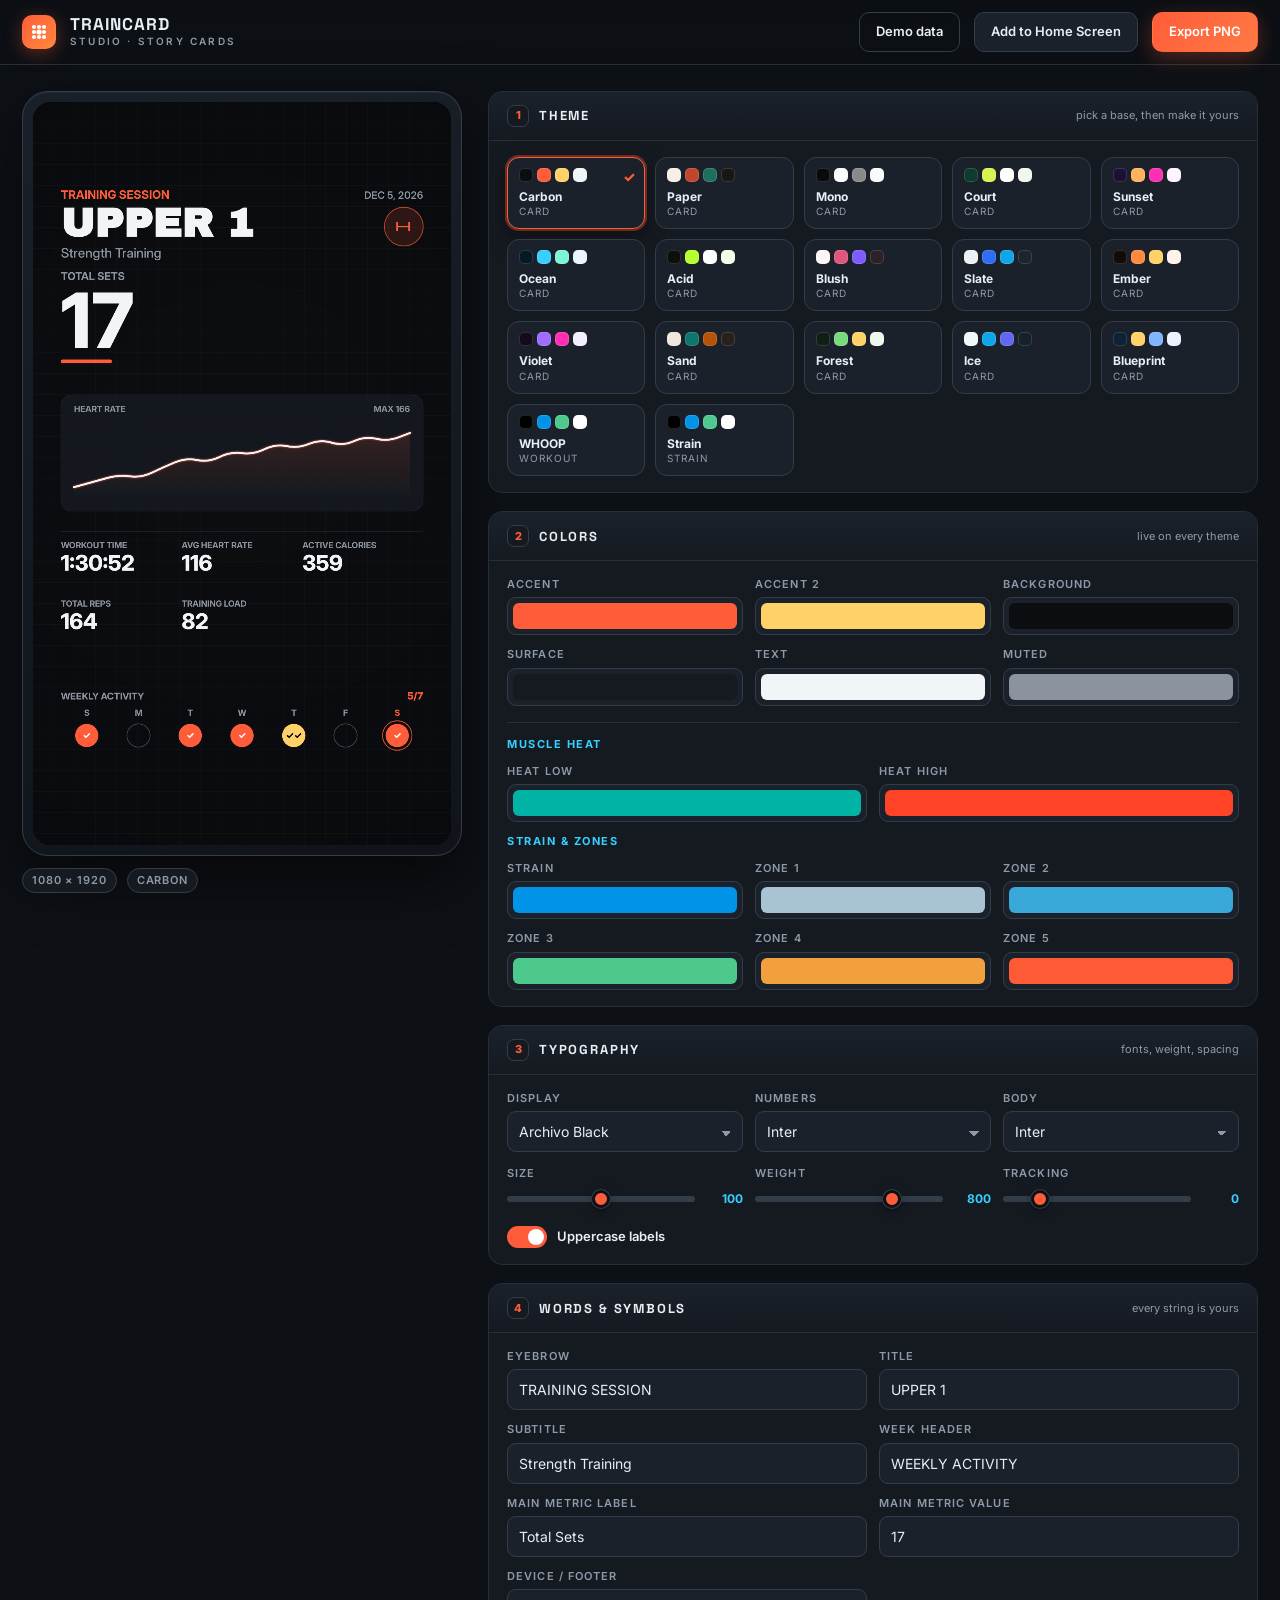
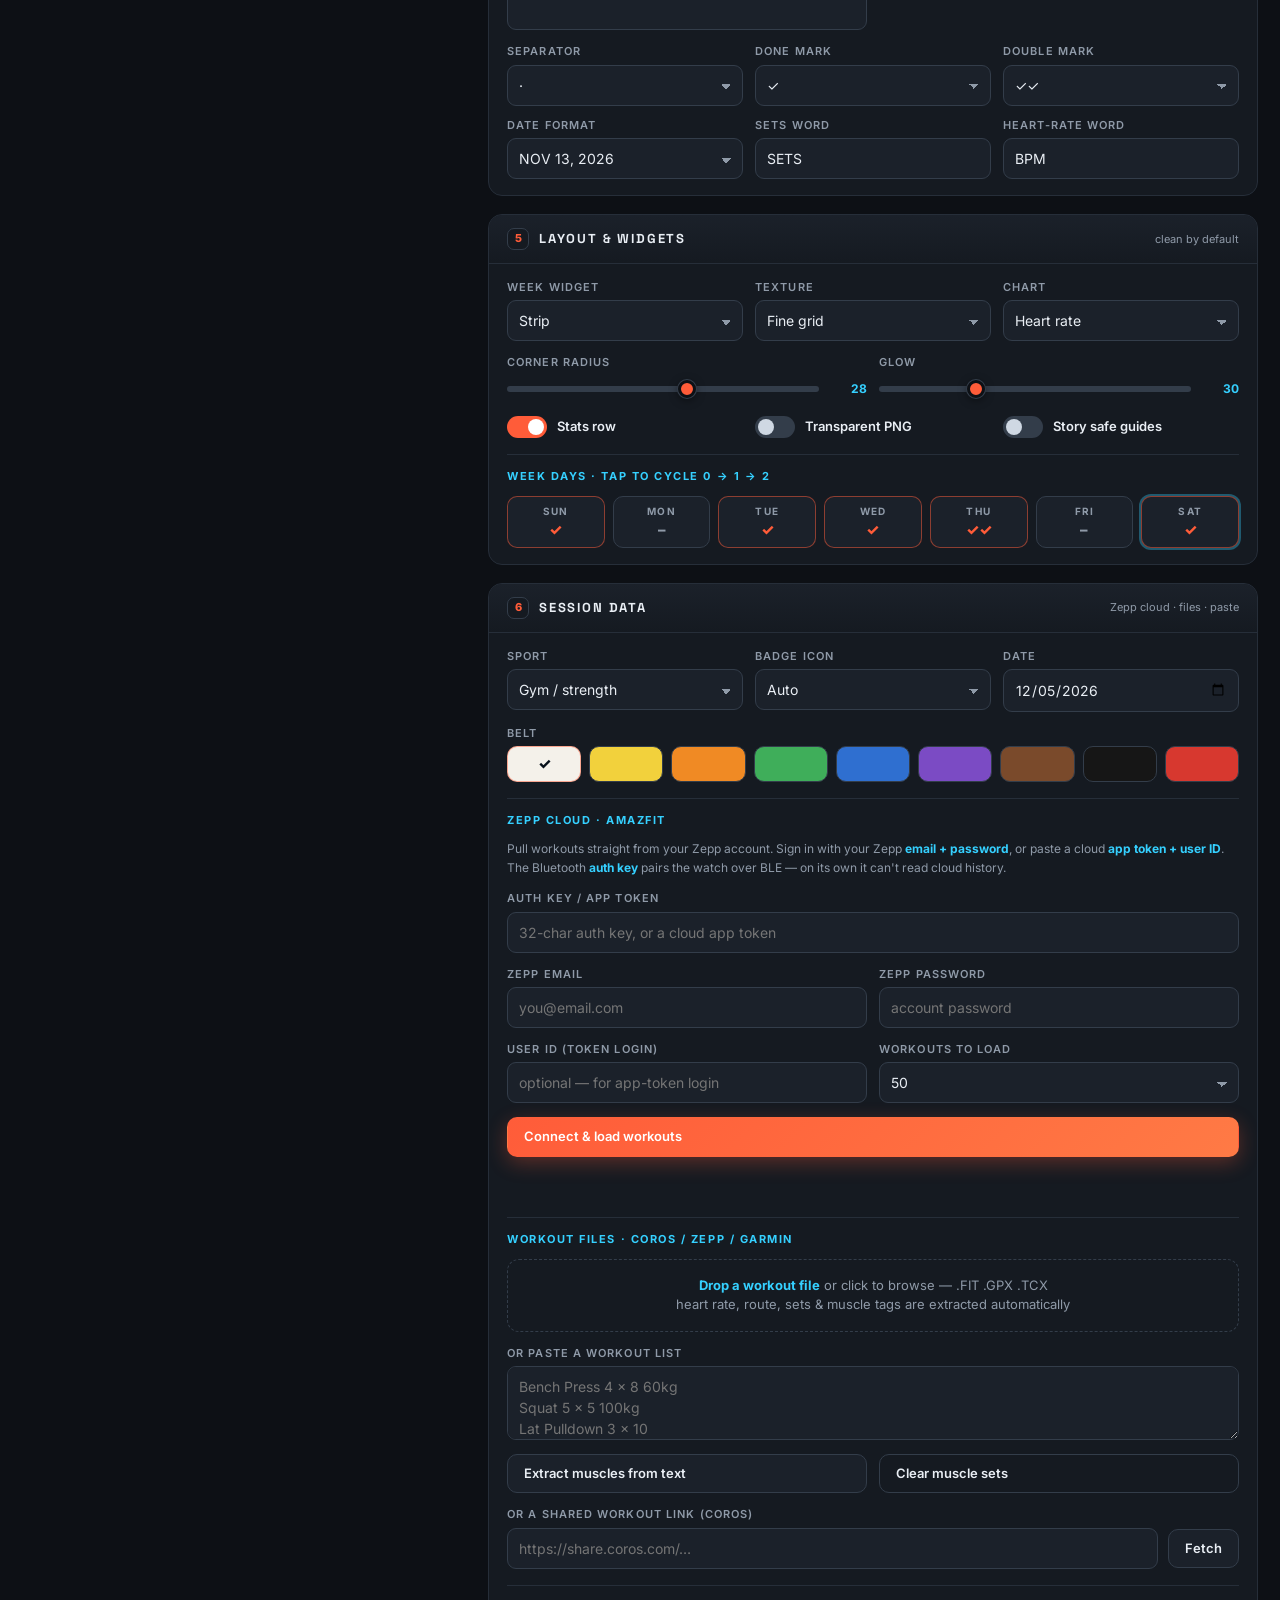
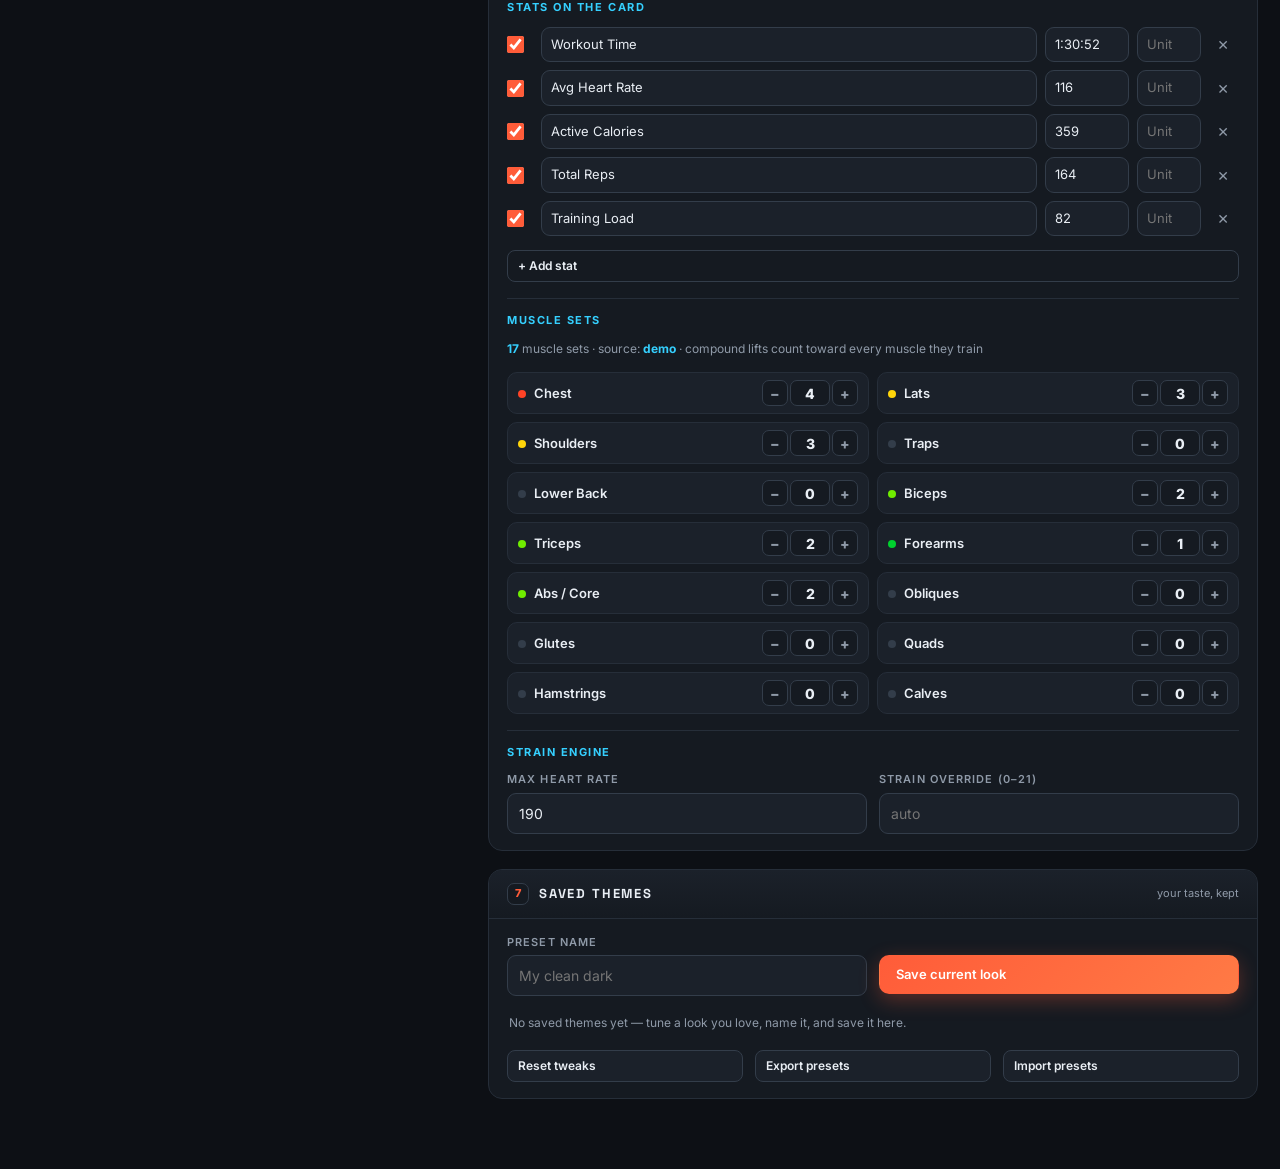
==== commit d8844c3c: "Update index.html" ====
--- a/index.html
+++ b/index.html
@@ -166,7 +166,12 @@
 .stepper button{width:26px; height:26px; border-radius:7px; background:var(--panel); border:1px solid var(--line2);
   font-weight:800; color:var(--muted); transition:color .12s, border-color .12s}
 .stepper button:hover{color:var(--acc); border-color:var(--acc)}
-.stepper b{min-width:34px; text-align:center; font:800 14px/1 var(--ui); color:var(--text)}
+.stepper .mval{width:40px; height:26px; text-align:center; font:800 14px/1 var(--ui); color:var(--text);
+  background:var(--panel); border:1px solid var(--line2); border-radius:7px; transition:border-color .12s}
+.stepper .mval:hover{border-color:var(--acc)}
+.stepper .mval:focus{outline:none; border-color:var(--acc); box-shadow:0 0 0 2px color-mix(in srgb, var(--acc) 25%, transparent)}
+.stepper .mval::-webkit-outer-spin-button,.stepper .mval::-webkit-inner-spin-button{-webkit-appearance:none; margin:0}
+.stepper .mval{-moz-appearance:textfield; appearance:textfield}
 .tagline{font-size:12px; color:var(--muted)}
 .tagline b{color:var(--acc2)}
 
@@ -296,8 +301,9 @@
           <label class="field"><span class="lbl">Eyebrow</span><input class="inp" data-k="tag"></label>
           <label class="field"><span class="lbl">Title</span><input class="inp" data-k="title"></label>
           <label class="field"><span class="lbl">Subtitle</span><input class="inp" data-k="muscleTag"></label>
+          <label class="field"><span class="lbl">Week header</span><input class="inp" data-k="weekHdr"></label>
           <label class="field"><span class="lbl">Main metric label</span><input class="inp" data-k="mainLbl"></label>
-          <label class="field"><span class="lbl">Week header</span><input class="inp" data-k="weekHdr"></label>
+          <label class="field"><span class="lbl">Main metric value</span><input class="inp" data-k="dist" inputmode="decimal" placeholder="sets or km"></label>
           <label class="field"><span class="lbl">Device / footer</span><input class="inp" data-k="device"></label>
         </div>
         <div class="grid3">
@@ -1868,16 +1874,21 @@
     step.className = 'stepper';
     const minus = document.createElement('button'); minus.type = 'button'; minus.textContent = '−';
     const plus = document.createElement('button'); plus.type = 'button'; plus.textContent = '+';
-    const num = document.createElement('b'); num.textContent = val;
+    const num = document.createElement('input');
+    num.type = 'number'; num.min = 0; num.max = 99; num.step = 1;
+    num.className = 'mval'; num.value = val;
+    num.setAttribute('aria-label', m.n + ' sets');
     const setV = v => {
       v = Math.max(0, Math.min(99, v));
       if (v === 0) delete S.muscleSets[m.k]; else S.muscleSets[m.k] = v;
       S.muscleSource = 'manual';
-      num.textContent = v;
+      if (document.activeElement !== num) num.value = v;
       dot.style.background = v > 0 ? heatColor(Math.min(1, v / Math.max(1, ...Object.values(S.muscleSets).map(Number)))) : 'var(--line2)';
       updateMuscleTagLine();
       sched();
     };
+    num.oninput = () => { const v = parseInt(num.value, 10); if (!isNaN(v)) setV(v); };
+    num.onblur = () => { num.value = Math.round(+(S.muscleSets[m.k] || 0)); };
     minus.onclick = () => setV(Math.round(+(S.muscleSets[m.k] || 0)) - 1);
     plus.onclick = () => setV(Math.round(+(S.muscleSets[m.k] || 0)) + 1);
     step.append(minus, num, plus);
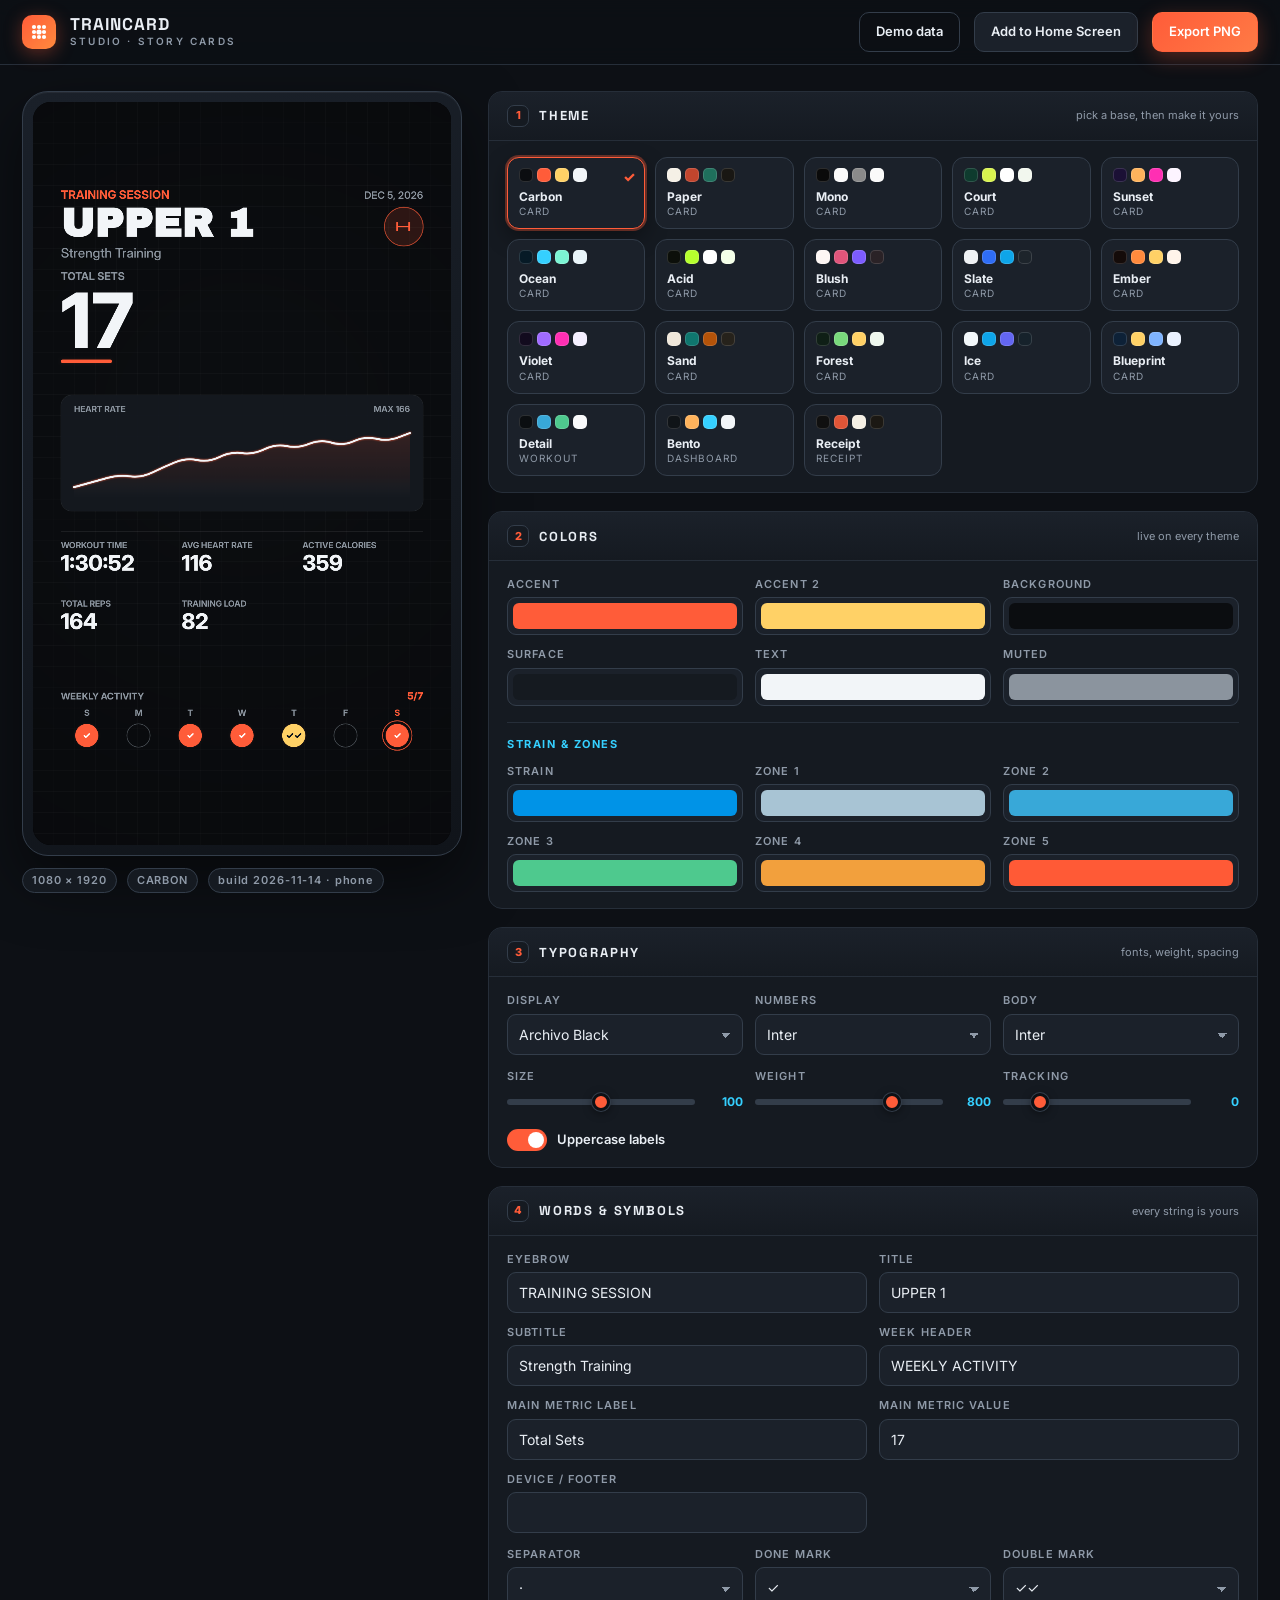
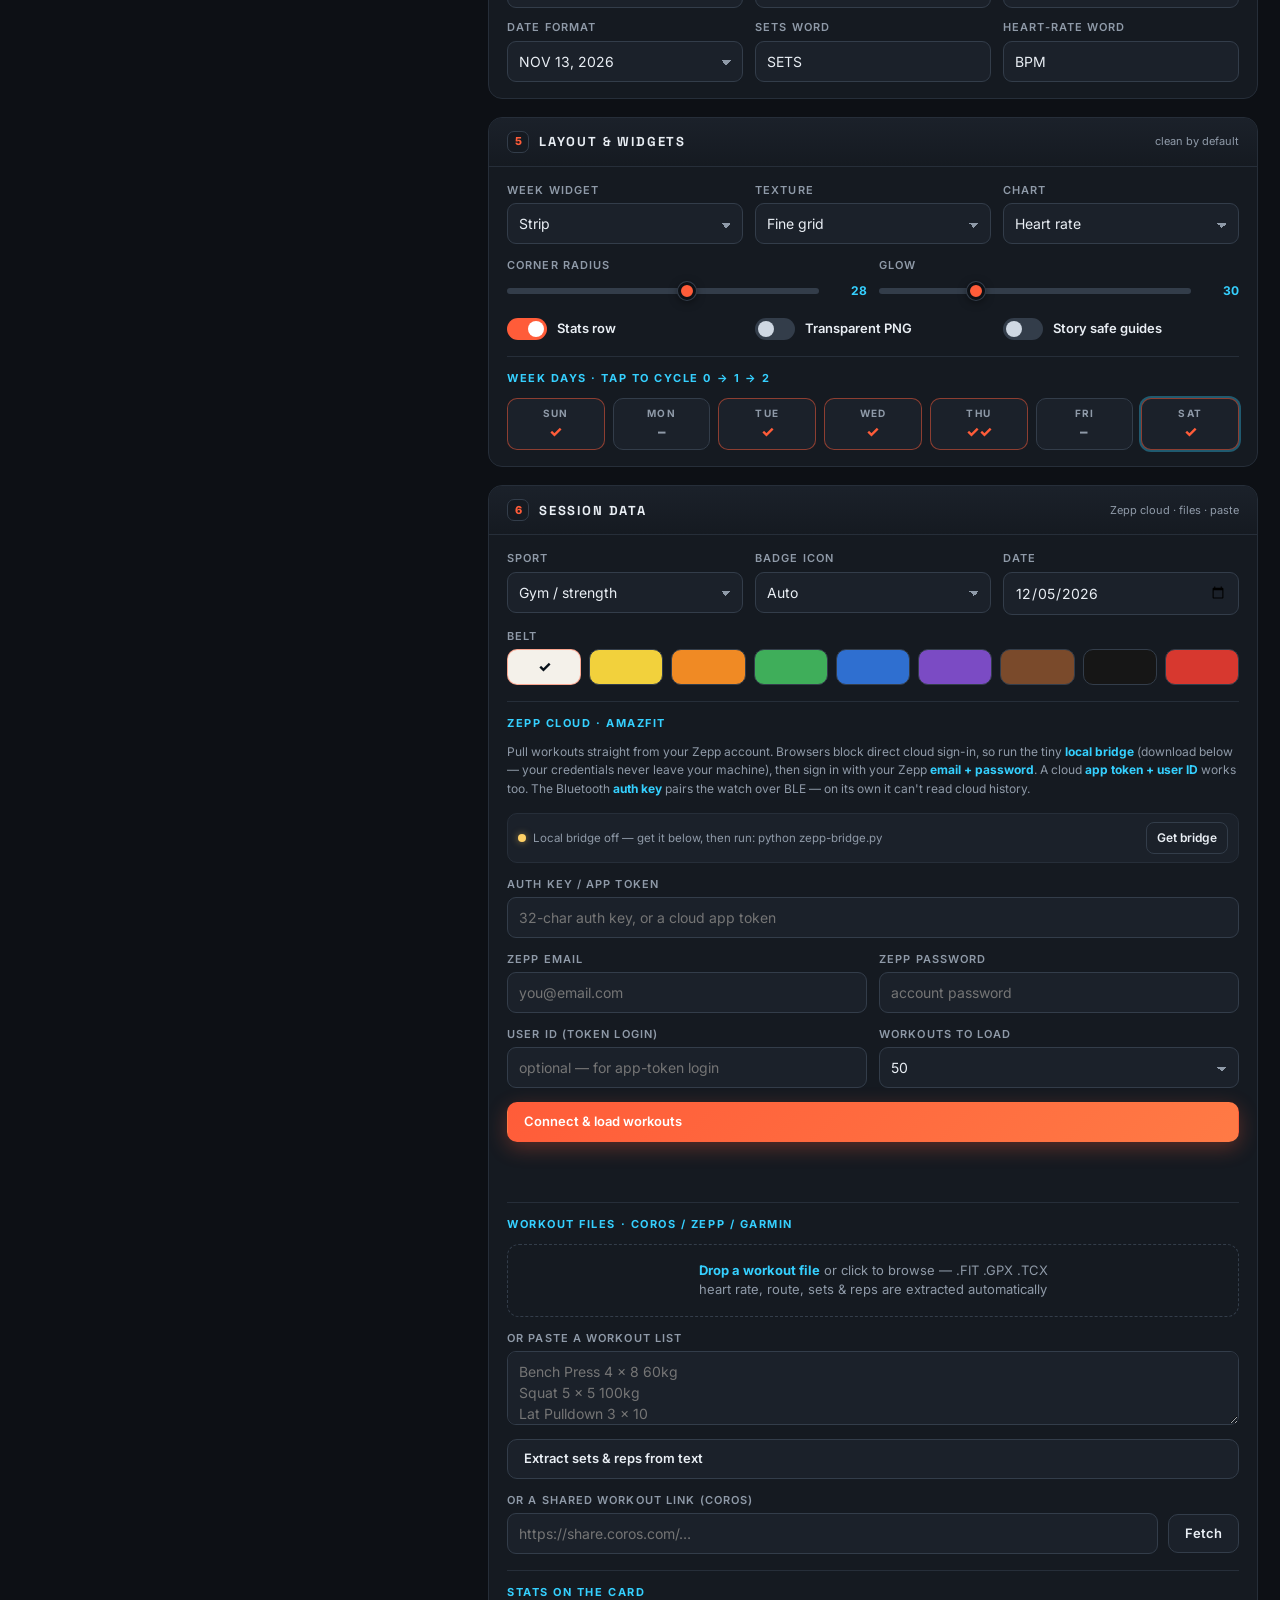
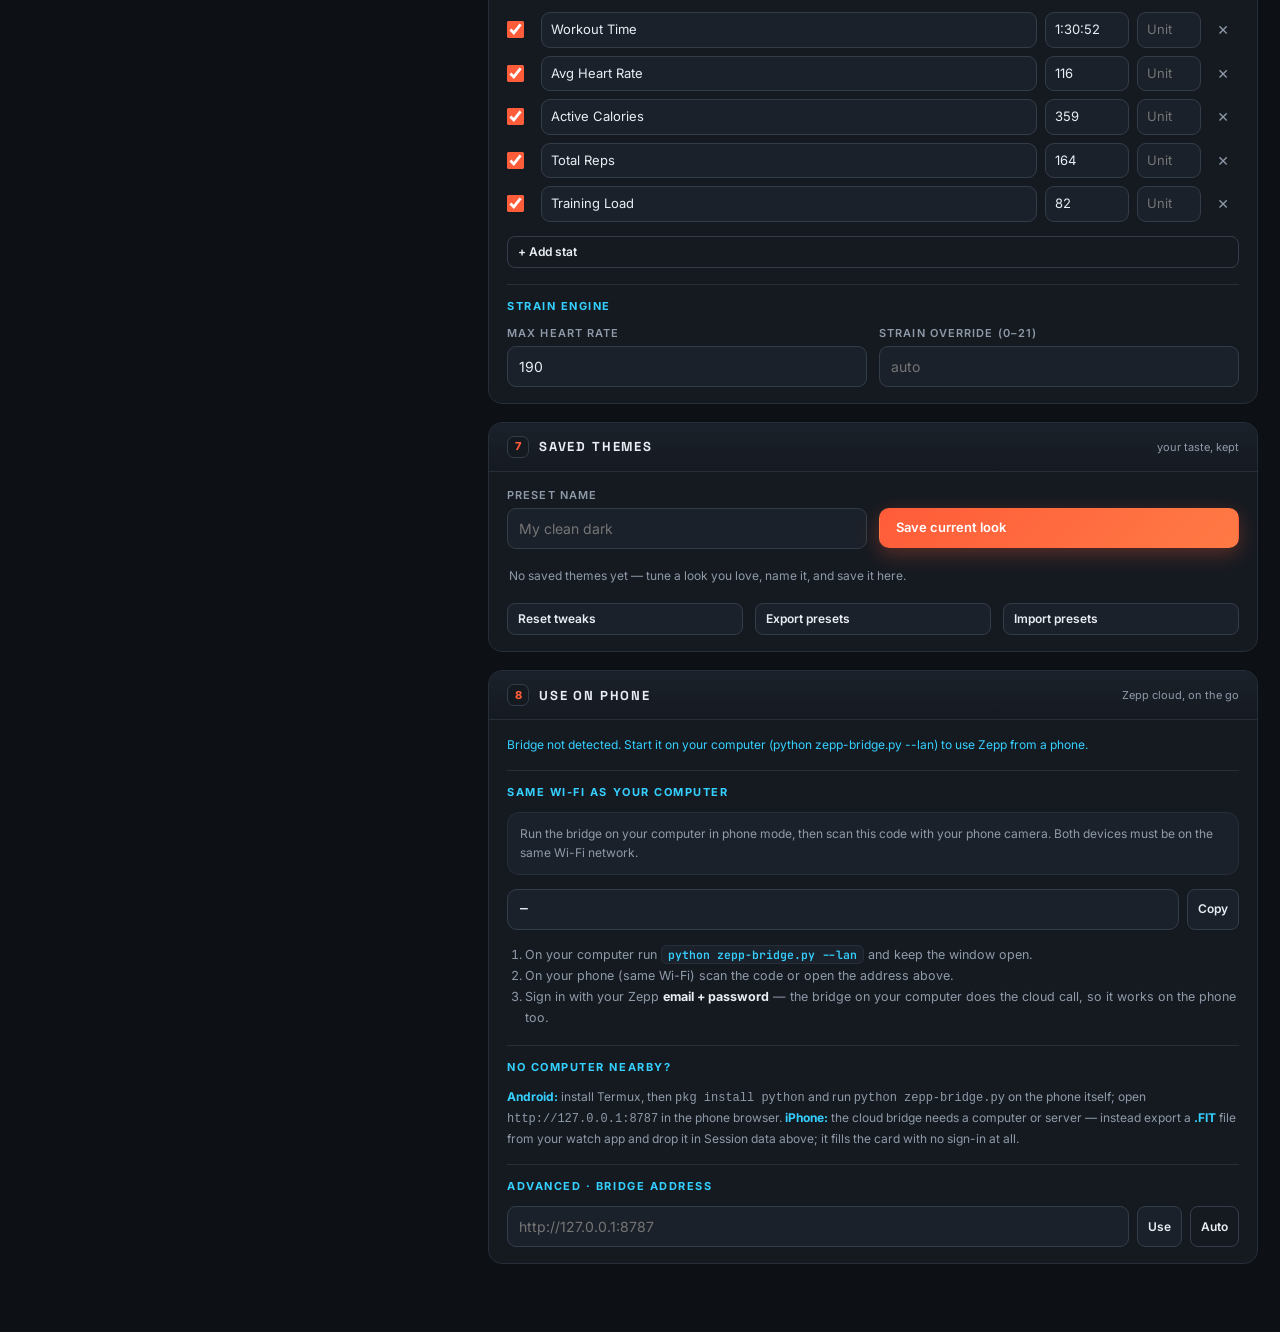
==== commit 4390b5e3: "Update index.html" ====
--- a/index.html
+++ b/index.html
@@ -13,6 +13,7 @@
   --bg:#0d1015; --panel:#151a21; --panel2:#1b212a; --line:#262e39; --line2:#333d4a;
   --text:#e9eef4; --muted:#8f9aa8; --acc:#ff5c39; --acc2:#35d0ff; --ok:#3ecf8e; --warn:#ffd166; --bad:#ff4d5e;
   --r:14px; --ui:'Inter',system-ui,sans-serif; --disp:'Space Grotesk',Inter,sans-serif;
+  --mono:'JetBrains Mono',ui-monospace,Consolas,monospace;
 }
 *{box-sizing:border-box; margin:0; padding:0}
 html{scrollbar-color:var(--line2) var(--panel); scrollbar-width:thin}
@@ -142,7 +143,7 @@
 .tile.active{border-color:var(--acc); box-shadow:0 0 0 2px rgba(255,92,57,.35), 0 8px 22px rgba(0,0,0,.4)}
 .tile.active::after{content:'✓'; position:absolute; top:8px; right:9px; color:var(--acc); font-weight:800}
 
-/* ---------- week / stats / muscle editors ---------- */
+/* ---------- week / stats editors ---------- */
 .weekrow{display:grid; grid-template-columns:repeat(7,1fr); gap:8px}
 .wday{display:flex; flex-direction:column; align-items:center; gap:6px; padding:9px 4px; border-radius:10px;
   background:var(--panel2); border:1px solid var(--line2); transition:border-color .15s ease, transform .12s ease}
@@ -157,24 +158,6 @@
 .iconbtn{width:28px; height:28px; border-radius:8px; display:grid; place-items:center; color:var(--muted);
   border:1px solid transparent; font-size:14px}
 .iconbtn:hover{color:var(--bad); border-color:var(--line2); background:var(--panel2)}
-.mrow{display:grid; grid-template-columns:1fr auto; gap:10px; align-items:center; padding:7px 10px;
-  border-radius:10px; background:var(--panel2); border:1px solid var(--line)}
-.mrow .mn{font-size:13px; font-weight:600}
-.mrow .mn i{display:inline-block; width:8px; height:8px; border-radius:50%; margin-right:8px; background:var(--line2)}
-#muscleRows{display:grid; grid-template-columns:1fr 1fr; gap:8px}
-.stepper{display:flex; align-items:center; gap:2px}
-.stepper button{width:26px; height:26px; border-radius:7px; background:var(--panel); border:1px solid var(--line2);
-  font-weight:800; color:var(--muted); transition:color .12s, border-color .12s}
-.stepper button:hover{color:var(--acc); border-color:var(--acc)}
-.stepper .mval{width:40px; height:26px; text-align:center; font:800 14px/1 var(--ui); color:var(--text);
-  background:var(--panel); border:1px solid var(--line2); border-radius:7px; transition:border-color .12s}
-.stepper .mval:hover{border-color:var(--acc)}
-.stepper .mval:focus{outline:none; border-color:var(--acc); box-shadow:0 0 0 2px color-mix(in srgb, var(--acc) 25%, transparent)}
-.stepper .mval::-webkit-outer-spin-button,.stepper .mval::-webkit-inner-spin-button{-webkit-appearance:none; margin:0}
-.stepper .mval{-moz-appearance:textfield; appearance:textfield}
-.tagline{font-size:12px; color:var(--muted)}
-.tagline b{color:var(--acc2)}
-
 /* ---------- drop zone / presets ---------- */
 .drop{border:1.5px dashed var(--line2); border-radius:12px; padding:16px; text-align:center; color:var(--muted);
   font-size:13px; cursor:pointer; transition:border-color .15s ease, background .15s ease, color .15s ease}
@@ -191,6 +174,29 @@
 /* ---------- zepp cloud ---------- */
 .zhint{font-size:12px; line-height:1.55; color:var(--muted)}
 .zhint b{color:var(--acc2); font-weight:700}
+.zbridge{display:flex; align-items:center; gap:8px; padding:8px 10px; border-radius:10px;
+  background:var(--panel2); border:1px solid var(--line)}
+.zbstatus{display:flex; align-items:center; gap:7px; flex:1; min-width:0; cursor:pointer;
+  font-size:11.5px; line-height:1.4; color:var(--muted); border-radius:6px; outline-offset:3px}
+.zbstatus:hover{color:var(--text)}
+.bdot{width:8px; height:8px; flex:none; border-radius:50%; background:#5a6675; transition:background .2s ease, box-shadow .2s ease}
+.bdot.on{background:var(--ok); box-shadow:0 0 8px rgba(62,207,142,.75)}
+.bdot.off{background:var(--warn); box-shadow:0 0 7px rgba(255,209,102,.5)}
+.zbridge .btn.sm{flex:none}
+
+/* ---------- use on phone ---------- */
+.ph-status{font-size:12px; line-height:1.5; color:var(--acc2)}
+.ph-urlrow{display:flex; gap:8px; align-items:stretch}
+.ph-url{flex:1; min-width:0; font:600 13px/1.4 var(--mono); color:var(--text); background:var(--panel2);
+  border:1px solid var(--line2); border-radius:10px; padding:10px 12px; overflow:hidden; text-overflow:ellipsis; white-space:nowrap}
+.ph-qrwrap{display:flex; gap:14px; align-items:center; padding:12px; border-radius:12px; background:var(--panel2); border:1px solid var(--line)}
+.ph-qrwrap canvas{border-radius:8px; background:#fff; flex:none}
+.ph-qrnote{font-size:12px; line-height:1.55; color:var(--muted)}
+.ph-steps{margin:0; padding-left:18px; font-size:12.5px; line-height:1.7; color:var(--muted)}
+.ph-steps b{color:var(--text)}
+.ph-steps code{font:600 11.5px var(--mono); color:var(--acc2); background:var(--panel2); border:1px solid var(--line); border-radius:6px; padding:1px 6px}
+.ph-alt{font-size:12px; line-height:1.6; color:var(--muted)}
+.ph-alt b{color:var(--acc2)}
 .zmsg{font-size:12px; min-height:16px; line-height:1.5; color:var(--acc2)}
 .zmsg.err{color:var(--bad)} .zmsg.ok{color:var(--ok)}
 .zlist{display:flex; flex-direction:column; gap:8px; max-height:344px; overflow-y:auto; padding-right:2px}
@@ -223,9 +229,36 @@
   .grid2,.grid3{grid-template-columns:1fr}
   .statrow{grid-template-columns:22px 1fr 70px 54px 28px}
   .brand small{display:none}
-  #muscleRows{grid-template-columns:1fr}
 }
 </style>
+<script>
+/* Boot watchdog (ES5): if the main app never reaches boot, show the real cause
+   instead of a silent half-rendered shell. Runs even on old engines. */
+(function () {
+  window.__tcErr = [];
+  window.addEventListener('error', function (e) {
+    window.__tcErr.push((e.message || 'Script error') + (e.lineno ? ' (line ' + e.lineno + ')' : ''));
+  }, true);
+  function show() {
+    if (window.__tcReady) return;
+    if (document.getElementById('tcBootFail')) return;
+    var d = document.createElement('div');
+    d.id = 'tcBootFail';
+    d.style.cssText = 'position:fixed;inset:0;z-index:9999;background:#0d1015;color:#e9eef4;' +
+      'display:flex;align-items:center;justify-content:center;padding:24px;font:14px/1.6 system-ui,sans-serif;text-align:center';
+    var why = window.__tcErr.length ? window.__tcErr.join(' · ') : 'The app script did not run in this viewer.';
+    d.innerHTML = '<div style="max-width:520px">' +
+      '<div style="font-size:40px;margin-bottom:12px">&#9888;</div>' +
+      '<b style="font-size:18px;display:block;margin-bottom:8px">TrainCard could not start here</b>' +
+      '<span style="color:#8f9aa8;display:block;margin-bottom:14px">' + why.replace(/</g, '&lt;') + '</span>' +
+      '<span style="color:#8f9aa8;display:block">Open this file in a full browser (Chrome / Edge / Safari), not an embedded preview. ' +
+      'If you copied the file elsewhere, re-copy the latest <b>index (1).html</b>.</span></div>';
+    document.body.appendChild(d);
+  }
+  if (document.readyState === 'complete') setTimeout(show, 2500);
+  else window.addEventListener('load', function () { setTimeout(show, 2500); });
+})();
+</script>
 </head>
 <body>
 <header class="top">
@@ -245,6 +278,7 @@
     <div class="stage-meta">
       <span class="chip">1080 × 1920</span>
       <span class="chip" id="themeChip">CARBON</span>
+      <span class="chip" id="buildChip" title="Build identifier — match this against the latest file">build …</span>
       <span id="msg" role="status"></span>
     </div>
   </section>
@@ -267,11 +301,6 @@
           <label class="field"><span class="lbl">Muted</span><input class="swatch" type="color" data-k="muted"></label>
         </div>
         <div class="divider"></div>
-        <span class="sub">Muscle heat</span>
-        <div class="grid2">
-          <label class="field"><span class="lbl">Heat low</span><input class="swatch" type="color" data-k="muscleLow"></label>
-          <label class="field"><span class="lbl">Heat high</span><input class="swatch" type="color" data-k="muscleHigh"></label>
-        </div>
         <span class="sub">Strain &amp; zones</span>
         <div class="grid3" id="zoneRow"></div>
       </div>
@@ -351,7 +380,11 @@
         <div class="field" id="beltGroup" hidden><span class="lbl">Belt</span><div class="weekrow" id="beltRow" style="grid-template-columns:repeat(9,1fr)"></div></div>
         <div class="divider"></div>
         <span class="sub">Zepp cloud · Amazfit</span>
-        <p class="zhint">Pull workouts straight from your Zepp account. Sign in with your Zepp <b>email + password</b>, or paste a cloud <b>app token + user ID</b>. The Bluetooth <b>auth key</b> pairs the watch over BLE — on its own it can't read cloud history.</p>
+        <p class="zhint">Pull workouts straight from your Zepp account. Browsers block direct cloud sign-in, so run the tiny <b>local bridge</b> (download below — your credentials never leave your machine), then sign in with your Zepp <b>email + password</b>. A cloud <b>app token + user ID</b> works too. The Bluetooth <b>auth key</b> pairs the watch over BLE — on its own it can't read cloud history.</p>
+        <div class="zbridge">
+          <span class="zbstatus" id="zeppBridgeStatus" role="button" tabindex="0" title="Click to re-check the bridge"><span class="bdot" id="zeppBridgeDot"></span><span id="zeppBridgeText">Checking for local bridge…</span></span>
+          <button class="btn sm" id="zeppBridgeGet" type="button">Get bridge</button>
+        </div>
         <label class="field"><span class="lbl">Auth key / app token</span><input class="inp" id="zeppKey" type="password" autocomplete="off" spellcheck="false" placeholder="32-char auth key, or a cloud app token"></label>
         <div class="grid2">
           <label class="field"><span class="lbl">Zepp email</span><input class="inp" id="zeppEmail" type="email" autocomplete="off" spellcheck="false" placeholder="you@email.com"></label>
@@ -366,13 +399,10 @@
         <div id="zeppList" class="zlist"></div>
         <div class="divider"></div>
         <span class="sub">Workout files · COROS / Zepp / Garmin</span>
-        <div class="drop" id="trackDrop"><b>Drop a workout file</b> or click to browse — .FIT .GPX .TCX<br><span id="trackFileLabel">heart rate, route, sets &amp; muscle tags are extracted automatically</span></div>
+        <div class="drop" id="trackDrop"><b>Drop a workout file</b> or click to browse — .FIT .GPX .TCX<br><span id="trackFileLabel">heart rate, route, sets &amp; reps are extracted automatically</span></div>
         <input type="file" id="trackFile" accept=".fit,.gz,.gpx,.tcx,.xml" hidden>
         <label class="field"><span class="lbl">Or paste a workout list</span><textarea class="inp" id="pasteBox" placeholder="Bench Press 4 x 8 60kg&#10;Squat 5 x 5 100kg&#10;Lat Pulldown 3 x 10"></textarea></label>
-        <div class="grid2">
-          <button class="btn" id="pasteBtn" type="button">Extract muscles from text</button>
-          <button class="btn ghost" id="clearMuscles" type="button">Clear muscle sets</button>
-        </div>
+        <button class="btn" id="pasteBtn" type="button">Extract sets &amp; reps from text</button>
         <label class="field"><span class="lbl">Or a shared workout link (COROS)</span>
           <span class="rng-row"><input class="inp" id="corosUrl" placeholder="https://share.coros.com/…"><button class="btn" id="fetchBtn" type="button">Fetch</button></span>
         </label>
@@ -380,10 +410,6 @@
         <span class="sub">Stats on the card</span>
         <div id="statsRows" style="display:flex; flex-direction:column; gap:8px"></div>
         <button class="btn sm ghost" id="addStat" type="button">+ Add stat</button>
-        <div class="divider"></div>
-        <span class="sub">Muscle sets</span>
-        <div class="tagline" id="muscleTagLine"></div>
-        <div id="muscleRows"></div>
         <div class="divider"></div>
         <span class="sub">Strain engine</span>
         <div class="grid2">
@@ -407,6 +433,38 @@
           <button class="btn sm" id="presetImport" type="button">Import presets</button>
         </div>
         <input type="file" id="presetImportFile" accept=".json" hidden>
+      </div>
+    </section>
+
+    <section class="panel">
+      <div class="panel-h"><span class="n">8</span><h2>Use on phone</h2><span class="hint">Zepp cloud, on the go</span></div>
+      <div class="panel-b">
+        <div class="ph-status" id="phoneStatus">Checking how this copy is served…</div>
+        <div class="divider"></div>
+        <span class="sub">Same Wi-Fi as your computer</span>
+        <div class="ph-qrwrap">
+          <canvas id="phoneQr" width="132" height="132" aria-label="QR code linking to the phone bridge"></canvas>
+          <div class="ph-qrnote" id="phoneQrNote">Run the bridge on your computer in phone mode, then scan this code with your phone camera. Both devices must be on the same Wi-Fi network.</div>
+        </div>
+        <div class="ph-urlrow">
+          <div class="ph-url" id="phoneUrl">—</div>
+          <button class="btn sm" id="phoneCopy" type="button">Copy</button>
+        </div>
+        <ol class="ph-steps">
+          <li>On your computer run <code>python zepp-bridge.py --lan</code> and keep the window open.</li>
+          <li>On your phone (same Wi-Fi) scan the code or open the address above.</li>
+          <li>Sign in with your Zepp <b>email + password</b> — the bridge on your computer does the cloud call, so it works on the phone too.</li>
+        </ol>
+        <div class="divider"></div>
+        <span class="sub">No computer nearby?</span>
+        <p class="ph-alt"><b>Android:</b> install Termux, then <code>pkg install python</code> and run <code>python zepp-bridge.py</code> on the phone itself; open <code>http://127.0.0.1:8787</code> in the phone browser. <b>iPhone:</b> the cloud bridge needs a computer or server — instead export a <b>.FIT</b> file from your watch app and drop it in Session data above; it fills the card with no sign-in at all.</p>
+        <div class="divider"></div>
+        <span class="sub">Advanced · bridge address</span>
+        <div class="ph-urlrow">
+          <input class="inp" id="bridgeUrl" placeholder="http://127.0.0.1:8787" spellcheck="false" autocomplete="off">
+          <button class="btn sm" id="bridgeUrlApply" type="button">Use</button>
+          <button class="btn sm ghost" id="bridgeUrlReset" type="button">Auto</button>
+        </div>
       </div>
     </section>
   </div>
@@ -478,152 +536,30 @@
   }
 }
 
-const MUSCLES = [
-  { k: 'chest',      n: 'Chest' },
-  { k: 'lats',       n: 'Lats' },
-  { k: 'shoulders',  n: 'Shoulders' },
-  { k: 'traps',      n: 'Traps' },
-  { k: 'lowerback',  n: 'Lower Back' },
-  { k: 'biceps',     n: 'Biceps' },
-  { k: 'triceps',    n: 'Triceps' },
-  { k: 'forearms',   n: 'Forearms' },
-  { k: 'core',       n: 'Abs / Core' },
-  { k: 'obliques',   n: 'Obliques' },
-  { k: 'glutes',     n: 'Glutes' },
-  { k: 'quads',      n: 'Quads' },
-  { k: 'hamstrings', n: 'Hamstrings' },
-  { k: 'calves',     n: 'Calves' }
-];
-
-/* FIT exercise_category enum -> weighted muscle involvement (primary + synergists) */
-const FIT_CAT_MUSCLES = {
-  0:  { chest: 1, triceps: 0.4, shoulders: 0.3 },            // bench press
-  1:  { calves: 1 },                                          // calf raise
-  3:  { forearms: 0.5, traps: 0.5, core: 0.5 },               // carry
-  4:  { obliques: 1, core: 0.5 },                             // chop
-  5:  { core: 1 },                                            // core
-  6:  { core: 1 },                                            // crunch
-  7:  { biceps: 1, forearms: 0.3 },                           // curl
-  8:  { hamstrings: 0.7, glutes: 0.7, lowerback: 0.6, traps: 0.4, forearms: 0.3 }, // deadlift
-  9:  { chest: 1, shoulders: 0.2 },                           // flye
-  10: { glutes: 1, hamstrings: 0.4 },                         // hip raise
-  11: { glutes: 0.8, core: 0.3 },                             // hip stability
-  12: { glutes: 0.8, hamstrings: 0.5, core: 0.3 },            // hip swing
-  13: { lowerback: 1, glutes: 0.5, hamstrings: 0.4 },         // hyperextension
-  14: { shoulders: 1 },                                       // lateral raise
-  15: { hamstrings: 1, calves: 0.2 },                         // leg curl
-  16: { core: 1, obliques: 0.3, quads: 0.2 },                 // leg raise
-  17: { quads: 1, glutes: 0.6, hamstrings: 0.3 },             // lunge
-  18: { quads: 0.5, glutes: 0.5, traps: 0.5, shoulders: 0.4, lowerback: 0.4, hamstrings: 0.3 }, // olympic lift
-  19: { core: 1, shoulders: 0.3 },                            // plank
-  20: { quads: 0.6, calves: 0.5, glutes: 0.4 },               // plyo
-  21: { lats: 1, biceps: 0.5, forearms: 0.3 },                // pull up
-  22: { chest: 0.8, triceps: 0.6, shoulders: 0.3, core: 0.2 },// push up
-  23: { lats: 0.8, traps: 0.4, biceps: 0.4, lowerback: 0.3 }, // row
-  24: { shoulders: 1, triceps: 0.5, traps: 0.2 },             // shoulder press
-  25: { shoulders: 0.8, traps: 0.3 },                         // shoulder stability
-  26: { traps: 1, forearms: 0.3 },                            // shrug
-  27: { core: 1, obliques: 0.4 },                             // sit up
-  28: { quads: 1, glutes: 0.6, hamstrings: 0.3, lowerback: 0.3, core: 0.2 }, // squat
-  29: { quads: 0.3, chest: 0.3, lats: 0.3, shoulders: 0.3, core: 0.3 },      // total body
-  30: { triceps: 1 },                                         // triceps extension
-  32: { quads: 0.3, calves: 0.4, hamstrings: 0.3, glutes: 0.3, core: 0.2 },  // run
-  33: { quads: 0.5, glutes: 0.3, calves: 0.2 }                 // bike
-};
-
-/* Exercise-name keywords -> FIT category (first match wins; specific before generic) */
-const NAME_TO_CAT = [
-  [/leg\s*curl|hamstring|nordic/i, 15],
-  [/tricep|push\s*down|pushdown|skull|close\s*grip/i, 30],
-  [/hip\s*thrust|glute|bridge|donkey\s*kick/i, 10],
-  [/back\s*extension|hyperextension|superman|good\s*morning/i, 13],
-  [/shoulder\s*press|overhead|ohp|military|arnold|push\s*press/i, 24],
-  [/lateral\s*raise|side\s*raise|front\s*raise|rear\s*delt|reverse\s*fly|face\s*pull/i, 14],
-  [/pull\s*up|pullup|chin\s*up|chinup|lat\s*pull|pulldown|pull\s*down|pullover/i, 21],
-  [/deadlift|rdl|romanian/i, 8],
-  [/squat|leg\s*press|leg\s*extension|hack/i, 28],
-  [/lunge|split\s*squat|step\s*up/i, 17],
-  [/calf|سمان/i, 1],
-  [/shrug|ترابيس/i, 26],
-  [/row|سحب/i, 23],
-  [/incline|decline|bench|chest\s*press|push\s*up|pushup|dip|بنش|صدر/i, 0],
-  [/fly|flye|pec\s*deck|crossover|تجميع/i, 9],
-  [/russian\s*twist|wood\s*chop|woodchop|oblique|side\s*bend/i, 4],
-  [/plank|بلانك/i, 19],
-  [/crunch|sit\s*up|situp|leg\s*raise|hanging\s*knee|ab\s*wheel|بطن/i, 6],
-  [/farmer|carry/i, 3],
-  [/clean|snatch|jerk|thruster/i, 18],
-  [/burpee|mountain\s*climber|jumping\s*jack/i, 29],
-  [/curl|باي|بايسبس/i, 7],
-  [/shoulder|كتف|lateral/i, 14],
-  [/warm\s*up|stretch/i, 31],
-  [/run|treadmill|جري/i, 32],
-  [/bike|cycl|دراج/i, 33]
-];
-
-function catToMuscles(cat) { return FIT_CAT_MUSCLES[cat] || null; }
-
-function nameToCat(line) {
-  for (const [re, cat] of NAME_TO_CAT) if (re.test(line)) return cat;
-  return null;
-}
-
-/* Accumulate {cat: {sets,reps,volume}} into per-muscle set counts */
-function applyCategoryCounts(catCounts, replace = true) {
-  const next = replace ? {} : Object.assign({}, S.muscleSets);
-  let unassigned = 0, mapped = 0;
-  for (const cat in catCounts) {
-    const c = catCounts[cat];
-    const w = catToMuscles(+cat);
-    if (!w) { unassigned += c.sets; continue; }
-    mapped += c.sets;
-    for (const m in w) next[m] = (next[m] || 0) + w[m] * c.sets;
-  }
-  for (const m in next) next[m] = Math.round(next[m] * 10) / 10;
-  S.muscleSets = next;
-  S.muscleUnassigned = unassigned;
-  return { mapped, unassigned };
-}
-
-function muscleTotal() {
-  // sum of the rounded per-muscle counts so header, list and editor always agree
-  return Object.values(S.muscleSets || {}).reduce((a, b) => a + Math.round(+b || 0), 0);
-}
-
-/* Parse pasted workout text lines like "Bench Press 4 x 8 60kg" into category counts */
-function extractMusclesFromText(raw) {
+/* Parse pasted workout lines like "Bench Press 4 x 8 60kg" into sets / reps / volume */
+function extractWorkoutFromText(raw) {
   const lines = String(raw).split(/\r?\n|;|\|/);
-  const counts = {};
-  let hit = 0;
+  let sets = 0, reps = 0, volume = 0, exercises = 0;
   for (const line of lines) {
     if (!line || line.length > 120) continue;
-    const cat = nameToCat(line);
-    if (cat === null) continue;
-    let sets = 0;
-    const xm = line.match(/(\d{1,2})\s*[x×*]\s*\d{1,3}/i);
+    const xm = line.match(/(\d{1,2})\s*[x×*]\s*(\d{1,3})/i);
     const sm = line.match(/(\d{1,2})\s*(?:sets?|مجموعات|مجموعة)/i);
-    if (xm) sets = +xm[1];
-    else if (sm) sets = +sm[1];
-    else {
-      const lead = line.match(/^\s*(\d{1,2})\s*[x×]/i);
-      if (lead) sets = +lead[1];
-    }
-    if (!sets || sets > 30) continue;
-    const rm = line.match(/[x×*]\s*(\d{1,3})/i);
+    let st = 0, rp = 0;
+    if (xm) { st = +xm[1]; rp = +xm[2]; }
+    else if (sm) { st = +sm[1]; const rm = line.match(/[x×*]\s*(\d{1,3})/i); rp = rm ? +rm[1] : 0; }
+    if (!st || st > 30) continue;
     const wm = line.match(/(\d+(?:[.,]\d+)?)\s*(?:kg|كغ)/i);
-    const reps = rm ? +rm[1] : 0;
-    const vol = wm ? parseFloat(wm[1].replace(',', '')) * reps : 0;
-    if (!counts[cat]) counts[cat] = { sets: 0, reps: 0, volume: 0 };
-    counts[cat].sets += sets;
-    counts[cat].reps += reps * sets;
-    counts[cat].volume += vol * sets;
-    hit += sets;
-  }
-  if (!hit) return false;
-  applyCategoryCounts(counts, true);
-  S.muscleSource = 'text';
-  if (S.sport === 'gym') { S.dist = String(muscleTotal()); }
-  return true;
+    const w = wm ? parseFloat(wm[1].replace(',', '.')) : 0;
+    sets += st; reps += rp * st; volume += w * rp * st; exercises++;
+  }
+  if (!sets) return null;
+  return { sets, reps, volume: Math.round(volume), exercises };
+}
+function applyWorkoutTotals(t) {
+  applySportMode('gym');
+  S.dist = String(t.sets);
+  if (t.reps > 0) setStatValue('pace', t.reps);
+  if (t.volume > 0) setStatValue('elev', t.volume);
 }
 
 /* ---- WHOOP-style strain + HR zone math ---- */
@@ -1092,17 +1028,6 @@
   }
   return { h: hh, s: s * 100, l: l * 100 };
 }
-function heatColor(t) {
-  const a = hexToHsl(S.muscleLow), b = hexToHsl(S.muscleHigh);
-  let dh = b.h - a.h;
-  if (dh > 180) dh -= 360;
-  if (dh < -180) dh += 360;
-  const h = (a.h + dh * t + 360) % 360;
-  const s = a.s + (b.s - a.s) * t;
-  const l = a.l + (b.l - a.l) * t;
-  return `hsl(${h.toFixed(1)}, ${s.toFixed(1)}%, ${l.toFixed(1)}%)`;
-}
-
 function haversineKm(lat1, lon1, lat2, lon2) {
   const R = 6371;
   const dLat = (lat2 - lat1) * Math.PI / 180;
@@ -1143,7 +1068,6 @@
   let totalRepsCount = 0;
   let totalVolumeKg = 0;
   let activeLapsCount = 0;
-  const catCounts = {};
 
   while (pos < end) {
     const hdr = view.getUint8(pos++);
@@ -1186,7 +1110,6 @@
       if (!def) break;
       let lat = null, lon = null;
       let setType = null, setReps = null, setWeight = 0;
-      let setCats = null;
       let lapIntensity = null;
 
       for (const f of def.fields) {
@@ -1224,13 +1147,6 @@
           } else if (f.num === 4 && f.size === 2) {
             const w = view.getUint16(pos, def.le);
             if (w !== 0xFFFF) setWeight = w / 16;
-          } else if (f.num === 5 && f.size >= 2 && f.size % 2 === 0) {
-            // exercise_category array (uint16 per element)
-            setCats = [];
-            for (let ci = 0; ci < f.size / 2; ci++) {
-              const cv = view.getUint16(pos + ci * 2, def.le);
-              if (cv !== 0xFFFF) setCats.push(cv);
-            }
           }
         }
         else if (def.gMsg === 19) {
@@ -1293,13 +1209,6 @@
           const repsVal = setReps || 0;
           totalRepsCount += repsVal;
           if (setWeight > 0 && repsVal > 0) totalVolumeKg += (setWeight * repsVal);
-          const cats = (setCats && setCats.length) ? setCats : [65534];
-          cats.forEach(cat => {
-            if (!catCounts[cat]) catCounts[cat] = { sets: 0, reps: 0, volume: 0 };
-            catCounts[cat].sets++;
-            catCounts[cat].reps += repsVal;
-            catCounts[cat].volume += setWeight * repsVal;
-          });
         }
       }
 
@@ -1361,7 +1270,6 @@
     activeSets: finalSets,
     totalReps: totalRepsCount,
     totalVolumeKg: Math.round(totalVolumeKg),
-    catCounts,
     sessionCalories,
     pts,
     hrSeries: smoothedHr,
@@ -1402,24 +1310,11 @@
           S.maxHrVal = res.maxHr;
           S.minHrVal = res.minHr;
         }
-        let muscleNote = '';
         if (res.isStrength) {
           applySportMode('gym');
           S.dist = String(res.activeSets || 17);
           if (res.totalReps > 0) setStatValue('pace', res.totalReps);
           if (res.totalVolumeKg > 0) setStatValue('elev', res.totalVolumeKg);
-          const hasCats = res.catCounts && Object.keys(res.catCounts).some(k => +k !== 65534);
-          if (hasCats) {
-            const r = applyCategoryCounts(res.catCounts, true);
-            S.muscleSource = 'fit';
-            muscleNote = ` · ${r.mapped} sets mapped to muscles${r.unassigned ? ' (' + r.unassigned + ' unassigned)' : ''}`;
-          } else {
-            S.muscleSets = {};
-            S.muscleUnassigned = res.activeSets || 0;
-            S.muscleSource = 'fit';
-            muscleNote = ' · no muscle tags in file — assign sets in the muscle editor';
-          }
-          renderMuscleEditor();
         } else {
           if (res.fitSport === 2) applySportMode('bike');
           else applySportMode('run');
@@ -1446,7 +1341,7 @@
         if (res.startEpochMs) S.date = new Date(res.startEpochMs).toISOString().slice(0, 10);
 
         setTrackLabel('✓ Heart rate & data extracted');
-        msg.textContent = `Parsed ${f.name} · ${formatDuration(res.durationSec)}${res.distKm > 0 ? ' · ' + res.distKm.toFixed(2) + ' km' : ''}${res.avgHr > 0 ? ' · avg HR ' + res.avgHr : ''}${muscleNote}`;
+        msg.textContent = `Parsed ${f.name} · ${formatDuration(res.durationSec)}${res.distKm > 0 ? ' · ' + res.distKm.toFixed(2) + ' km' : ''}${res.avgHr > 0 ? ' · avg HR ' + res.avgHr : ''}${res.isStrength && res.activeSets ? ' · ' + res.activeSets + ' sets' : ''}`;
         syncInputsFromState();
         return;
       }
@@ -1577,10 +1472,8 @@
     if (repsMatch) { setStatValue('pace', repsMatch[1]); found = true; }
     const volMatch = raw.match(/(\d+(?:[.,]\d+)?)\s*(?:kg)/i);
     if (volMatch) { setStatValue('elev', volMatch[1].replace(',', '')); found = true; }
-    if (extractMusclesFromText(raw)) {
-      found = true;
-      renderMuscleEditor();
-    }
+    const totals = extractWorkoutFromText(raw);
+    if (totals) { applyWorkoutTotals(totals); found = true; }
   } else {
     const distMatch = raw.match(/(\d+(?:\.\d+)?)\s*(?:km|kilometers)/i);
     if (distMatch) { S.dist = distMatch[1]; found = true; }
@@ -1663,10 +1556,11 @@
   { name: 'Forest',    kind: 'studio',  pal: { bg: '#0f1f16', surface: '#16291d', text: '#eef7ee', muted: '#93ac97', accent: '#79d97c', accent2: '#ffd166' }, fonts: { d: 'inter', n: 'inter', b: 'inter' }, texture: 'grid', radius: 22, week: 'strip', glow: 25 },
   { name: 'Ice',       kind: 'studio',  pal: { bg: '#f2f7fa', surface: '#ffffff', text: '#16222b', muted: '#6b7a86', accent: '#0ea5e9', accent2: '#6366f1' }, fonts: { d: 'grotesk', n: 'inter', b: 'inter' }, texture: 'none', radius: 26, week: 'dots', glow: 0 },
   { name: 'Blueprint', kind: 'studio',  pal: { bg: '#0d2137', surface: '#123049', text: '#eaf2ff', muted: '#8fa8c4', accent: '#ffd166', accent2: '#7fb4ff' }, fonts: { d: 'mono', n: 'mono', b: 'mono' }, texture: 'grid', radius: 6, week: 'bars', glow: 15 },
-  { name: 'WHOOP',     kind: 'whoop',   pal: { bg: '#000000', surface: '#121417', text: '#ffffff', muted: '#8a8d91', accent: '#0093e7', accent2: '#4ec98e' }, fonts: { d: 'grotesk', n: 'inter', b: 'inter' }, texture: 'none', radius: 24, week: 'strip', glow: 25 },
-  { name: 'Strain',    kind: 'strain',  pal: { bg: '#000000', surface: '#101214', text: '#ffffff', muted: '#8a8d91', accent: '#0093e7', accent2: '#4ec98e' }, fonts: { d: 'inter', n: 'inter', b: 'inter' }, texture: 'none', radius: 28, week: 'ring', glow: 35 }
+  { name: 'Detail',    kind: 'detail',  pal: { bg: '#0b0e11', surface: '#161b20', text: '#f9fafb', muted: '#8b949e', accent: '#38a8d8', accent2: '#4ec98e' }, fonts: { d: 'grotesk', n: 'inter', b: 'inter' }, texture: 'none', radius: 24, week: 'strip', glow: 20 },
+  { name: 'Bento',     kind: 'dash',    pal: { bg: '#101418', surface: '#1a2026', text: '#f2f5f8', muted: '#8b949e', accent: '#ffb35c', accent2: '#35d0ff' }, fonts: { d: 'grotesk', n: 'inter', b: 'inter' }, texture: 'grid', radius: 26, week: 'dots', glow: 30 },
+  { name: 'Receipt',   kind: 'ticket',  pal: { bg: '#101010', surface: '#f4efe4', text: '#1b1813', muted: '#8a8378', accent: '#e05537', accent2: '#f4efe4' }, fonts: { d: 'mono', n: 'mono', b: 'mono' }, texture: 'grain', radius: 6, week: 'none', glow: 0 }
 ];
-const TH_WHOOP = 15, TH_STRAIN = 16;
+const TH_DETAIL = 15, TH_DASH = 16, TH_TICKET = 17;
 
 const S = {
   sport: 'gym', icon: 'auto', belt: '#f4f1ea',
@@ -1674,9 +1568,6 @@
   chartMode: 'hr', dist: '17', mainLbl: 'Total Sets',
   date: new Date().toISOString().slice(0, 10),
   weekCount: [1, 0, 1, 1, 2, 0, 1],
-  muscleSets: { chest: 4, lats: 3, shoulders: 3, biceps: 2, triceps: 2, core: 2, forearms: 1 },
-  muscleUnassigned: 0, muscleSource: 'demo',
-  muscleLow: '#00b3a4', muscleHigh: '#ff4326',
   whoopStrain: '#0093e7', whoopZones: ['#a8c4d4', '#38a8d8', '#4ec98e', '#f2a03d', '#ff5a36'],
   whoopMaxHr: 190, whoopStrainOverride: '',
   route: [], hrSeries: [96, 104, 112, 108, 122, 134, 128, 142, 138, 152, 146, 158, 149, 162, 155, 166],
@@ -1702,10 +1593,10 @@
 const DESIGN_KEYS = ['style', 'mesh', 'accent', 'accent2', 'cardBg', 'surface', 'textCol', 'muted',
   'titleFont', 'numFont', 'bodyFont', 'fontScale', 'weight', 'tracking', 'upper', 'radius', 'texture',
   'glow', 'weekStyle', 'sep', 'doneSym', 'done2Sym', 'dateFormat', 'unitSets', 'unitBpm', 'weekHdr',
-  'showStats', 'transparent', 'showSafeGuide', 'muscleLow', 'muscleHigh',
+  'showStats', 'transparent', 'showSafeGuide',
   'whoopStrain', 'whoopZones', 'chartMode'];
 const SESSION_KEYS = DESIGN_KEYS.concat(['sport', 'icon', 'belt', 'title', 'tag', 'device', 'muscleTag',
-  'dist', 'mainLbl', 'date', 'weekCount', 'muscleSets', 'muscleUnassigned', 'muscleSource',
+  'dist', 'mainLbl', 'date', 'weekCount',
   'whoopMaxHr', 'whoopStrainOverride', 'stats', 'hrSeries', 'route', 'maxHrVal', 'minHrVal']);
 
 /* ===================== UI glue ===================== */
@@ -1855,53 +1746,6 @@
     row.append(ck, lb, vl, un, rm);
     box.appendChild(row);
   });
-}
-
-/* ---- muscle editor ---- */
-function renderMuscleEditor() {
-  const box = $('muscleRows');
-  box.innerHTML = '';
-  MUSCLES.forEach(m => {
-    const row = document.createElement('div');
-    row.className = 'mrow';
-    const name = document.createElement('span');
-    name.className = 'mn';
-    const dot = document.createElement('i');
-    const val = Math.round(+(S.muscleSets[m.k] || 0));
-    dot.style.background = val > 0 ? heatColor(Math.min(1, val / Math.max(1, ...Object.values(S.muscleSets).map(Number)))) : 'var(--line2)';
-    name.append(dot, document.createTextNode(m.n));
-    const step = document.createElement('span');
-    step.className = 'stepper';
-    const minus = document.createElement('button'); minus.type = 'button'; minus.textContent = '−';
-    const plus = document.createElement('button'); plus.type = 'button'; plus.textContent = '+';
-    const num = document.createElement('input');
-    num.type = 'number'; num.min = 0; num.max = 99; num.step = 1;
-    num.className = 'mval'; num.value = val;
-    num.setAttribute('aria-label', m.n + ' sets');
-    const setV = v => {
-      v = Math.max(0, Math.min(99, v));
-      if (v === 0) delete S.muscleSets[m.k]; else S.muscleSets[m.k] = v;
-      S.muscleSource = 'manual';
-      if (document.activeElement !== num) num.value = v;
-      dot.style.background = v > 0 ? heatColor(Math.min(1, v / Math.max(1, ...Object.values(S.muscleSets).map(Number)))) : 'var(--line2)';
-      updateMuscleTagLine();
-      sched();
-    };
-    num.oninput = () => { const v = parseInt(num.value, 10); if (!isNaN(v)) setV(v); };
-    num.onblur = () => { num.value = Math.round(+(S.muscleSets[m.k] || 0)); };
-    minus.onclick = () => setV(Math.round(+(S.muscleSets[m.k] || 0)) - 1);
-    plus.onclick = () => setV(Math.round(+(S.muscleSets[m.k] || 0)) + 1);
-    step.append(minus, num, plus);
-    row.append(name, step);
-    box.appendChild(row);
-  });
-  updateMuscleTagLine();
-}
-function updateMuscleTagLine() {
-  const src = { fit: 'FIT file', text: 'pasted text', manual: 'manual', demo: 'demo' }[S.muscleSource] || S.muscleSource;
-  $('muscleTagLine').innerHTML = '<b>' + muscleTotal() + '</b> muscle sets · source: <b>' + src + '</b>' +
-    (S.muscleUnassigned ? ' · ' + S.muscleUnassigned + ' unassigned' : '') +
-    ' · compound lifts count toward every muscle they train';
 }
 
 /* ---- zone colors ---- */
@@ -2331,257 +2175,585 @@
   drawStatsRow(c, M, y, W - 2 * M, rowH, tiles);
 }
 
-/* ---- WHOOP workout-details theme ---- */
-function strainCategory(s) {
-  if (s >= 18) return { word: 'ALL OUT', col: S.whoopZones[4] };
-  if (s >= 14) return { word: 'HIGH', col: S.whoopZones[3] };
-  if (s >= 10) return { word: 'MODERATE', col: S.whoopZones[2] };
-  return { word: 'LIGHT', col: S.whoopZones[1] };
-}
-
-function drawWhoopHero(c, M, y, w, h) {
+/* ---- workout-detail widgets (Detail / Bento / Receipt themes) ---- */
+function panelCard(c, x, y, w, h, fillA) {
+  c.save();
+  c.fillStyle = hexA(S.surface, fillA === undefined ? 0.92 : fillA);
+  rr(c, x, y, w, h, S.radius); c.fill();
+  c.strokeStyle = hexA(S.textCol, 0.07); c.lineWidth = 1.5;
+  rr(c, x, y, w, h, S.radius); c.stroke();
+  c.restore();
+}
+
+function hatchBar(c, x, y, w, h, frac, col) {
+  c.save();
+  rr(c, x, y, w, h, h / 2); c.clip();
+  c.fillStyle = hexA(S.textCol, 0.06);
+  c.fillRect(x, y, w, h);
+  c.strokeStyle = hexA(S.textCol, 0.14);
+  c.lineWidth = 3;
+  for (let hx = x - h; hx < x + w + h; hx += 11) {
+    c.beginPath(); c.moveTo(hx, y + h + 2); c.lineTo(hx + h + 4, y - 2); c.stroke();
+  }
+  const f = Math.max(0, Math.min(1, frac));
+  if (f > 0.004) {
+    const fw = Math.max(h, w * f);
+    c.fillStyle = col;
+    c.fillRect(x, y, fw, h);
+    c.fillStyle = hexA(S.textCol, 0.9);
+    c.fillRect(x + fw - 2.5, y, 2.5, h);
+  }
+  c.restore();
+}
+
+function statGlyph(c, id, x, y, s, col) {
+  const r = s / 2;
+  c.save();
+  c.strokeStyle = col; c.fillStyle = col;
+  c.lineWidth = Math.max(2, s * 0.11); c.lineCap = 'round'; c.lineJoin = 'round';
+  if (id === 'hr') {
+    c.beginPath();
+    c.moveTo(x, y + r * 0.68);
+    c.bezierCurveTo(x - r * 1.15, y - r * 0.05, x - r * 0.62, y - r * 0.95, x, y - r * 0.32);
+    c.bezierCurveTo(x + r * 0.62, y - r * 0.95, x + r * 1.15, y - r * 0.05, x, y + r * 0.68);
+    c.stroke();
+  } else if (id === 'cal') {
+    c.beginPath();
+    c.moveTo(x + r * 0.28, y - r);
+    c.lineTo(x - r * 0.55, y + r * 0.16);
+    c.lineTo(x - r * 0.04, y + r * 0.16);
+    c.lineTo(x - r * 0.28, y + r);
+    c.lineTo(x + r * 0.55, y - r * 0.16);
+    c.lineTo(x + r * 0.04, y - r * 0.16);
+    c.closePath(); c.stroke();
+  } else if (id === 'time') {
+    c.beginPath(); c.arc(x, y, r * 0.85, 0, Math.PI * 2); c.stroke();
+    c.beginPath(); c.moveTo(x, y - r * 0.45); c.lineTo(x, y); c.lineTo(x + r * 0.42, y + r * 0.16); c.stroke();
+  } else if (id === 'pace' && (S.sport === 'gym' || S.sport === 'karate')) {
+    c.beginPath(); c.moveTo(x - r * 0.5, y); c.lineTo(x + r * 0.5, y); c.stroke();
+    c.beginPath(); c.moveTo(x - r * 0.5, y - r * 0.55); c.lineTo(x - r * 0.5, y + r * 0.55); c.stroke();
+    c.beginPath(); c.moveTo(x + r * 0.5, y - r * 0.55); c.lineTo(x + r * 0.5, y + r * 0.55); c.stroke();
+    c.beginPath(); c.moveTo(x - r * 0.85, y - r * 0.3); c.lineTo(x - r * 0.85, y + r * 0.3); c.stroke();
+    c.beginPath(); c.moveTo(x + r * 0.85, y - r * 0.3); c.lineTo(x + r * 0.85, y + r * 0.3); c.stroke();
+  } else if (id === 'tl' || id === 'pace') {
+    c.beginPath();
+    c.moveTo(x - r, y + r * 0.55); c.lineTo(x - r * 0.28, y - r * 0.12);
+    c.lineTo(x + r * 0.16, y + r * 0.22); c.lineTo(x + r * 0.9, y - r * 0.55);
+    c.stroke();
+    c.beginPath(); c.moveTo(x + r * 0.42, y - r * 0.55); c.lineTo(x + r * 0.9, y - r * 0.55); c.lineTo(x + r * 0.9, y - r * 0.08); c.stroke();
+  } else {
+    c.beginPath(); c.moveTo(x - r * 0.6, y + r * 0.7); c.lineTo(x - r * 0.6, y - r * 0.1); c.stroke();
+    c.beginPath(); c.moveTo(x, y + r * 0.7); c.lineTo(x, y - r * 0.7); c.stroke();
+    c.beginPath(); c.moveTo(x + r * 0.6, y + r * 0.7); c.lineTo(x + r * 0.6, y + r * 0.15); c.stroke();
+  }
+  c.restore();
+}
+
+function zoneBounds() {
+  const max = whoopMaxHr();
+  return [0.5, 0.6, 0.7, 0.8, 0.9].map(f => Math.round(f * max));
+}
+function zoneRangeLabel(i, b) {
+  const u = ' ' + up(S.unitBpm || 'bpm');
+  if (i === 0) return '<' + b[0] + u;
+  if (i === 4) return b[4] + '+' + u;
+  return b[i - 1] + '–' + (b[i] - 1) + u;
+}
+function fmtClock(min) {
+  let m = Math.floor(min), s = Math.round((min - m) * 60);
+  if (s === 60) { m++; s = 0; }
+  return [String(m), String(s).padStart(2, '0')];
+}
+function measW(c, s, size, wt, fam) {
+  c.save(); c.font = wt + ' ' + size + 'px ' + fam;
+  const w = c.measureText(s).width; c.restore(); return w;
+}
+function wrapLines(c, text, maxW, size, wt, fam, maxLines) {
+  const words = String(text).split(/\s+/);
+  const lines = [];
+  let cur = '';
+  words.forEach(wd => {
+    const t = cur ? cur + ' ' + wd : wd;
+    if (measW(c, t, size, wt, fam) > maxW && cur) { lines.push(cur); cur = wd; }
+    else cur = t;
+  });
+  if (cur) lines.push(cur);
+  return lines.slice(0, maxLines || 3);
+}
+
+function effectInfo() {
   const strain = computeStrain();
-  const cat = strainCategory(strain);
-  const cx = M + 138, cy = y + h * 0.46, r = Math.min(116, h * 0.40);
-  const a0 = Math.PI * 0.75, a1 = Math.PI * 2.25;
-  c.save();
-  c.lineCap = 'round';
-  c.lineWidth = 22;
-  c.strokeStyle = hexA(S.textCol, 0.10);
-  c.beginPath(); c.arc(cx, cy, r, a0, a1); c.stroke();
-  const frac = Math.max(0.004, Math.min(1, strain / 21));
-  if (S.glow > 0) { c.shadowColor = hexA(cat.col, 0.6 * S.glow / 100); c.shadowBlur = 26 * S.glow / 100; }
-  c.strokeStyle = cat.col;
-  c.beginPath(); c.arc(cx, cy, r, a0, a0 + (a1 - a0) * frac); c.stroke();
-  c.restore();
-  txt(c, up('strain'), cx, cy - fs(46), fs(20), 700, S.muted, 'center', S.bodyFont);
-  txt(c, strain.toFixed(1), cx, cy + fs(26), fs(92), S.weight, S.textCol, 'center', S.numFont);
-  txt(c, up(cat.word), cx, cy + r + 34, fs(26), 800, cat.col, 'center', S.bodyFont);
-  txt(c, '0', cx - r * 0.74, cy + r * 0.80, fs(20), 600, S.muted, 'center', S.numFont);
-  txt(c, '21', cx + r * 0.74, cy + r * 0.80, fs(20), 600, S.muted, 'center', S.numFont);
-
-  const isStrength = S.sport === 'gym' || S.sport === 'karate';
-  const muscLoad = isStrength ? strain * 0.62 : strain * 0.18;
-  const cardioLoad = Math.max(0, strain - muscLoad);
-  const lx = M + 300, lw = w - 300;
-  const loadRow = (ry, label, val, col) => {
-    txt(c, up(label), lx, ry, fs(22), 700, S.muted, 'left', S.bodyFont, lw - 110);
-    txt(c, val.toFixed(1), lx + lw, ry + fs(4), fs(36), 800, S.textCol, 'right', S.numFont);
-    c.save();
-    c.fillStyle = hexA(S.textCol, 0.10);
-    rr(c, lx, ry + 18, lw, 14, 7); c.fill();
-    if (S.glow > 0) { c.shadowColor = hexA(col, 0.5 * S.glow / 100); c.shadowBlur = 14 * S.glow / 100; }
-    c.fillStyle = col;
-    rr(c, lx, ry + 18, Math.max(14, lw * Math.min(1, val / 21)), 14, 7); c.fill();
-    c.restore();
+  const score = Math.max(0, Math.min(5, strain / 21 * 5));
+  let word, col;
+  if (score < 2) { word = 'MINOR'; col = S.whoopZones[1]; }
+  else if (score < 3) { word = 'MODERATE'; col = S.whoopZones[2]; }
+  else if (score < 4) { word = 'MAJOR'; col = S.whoopZones[3]; }
+  else { word = 'MAXIMAL'; col = S.whoopZones[4]; }
+  const strength = S.sport === 'gym' || S.sport === 'karate';
+  const table = strength ? [
+    ['Recovery', 'Light work that helps you recover.'],
+    ['Strength', 'Solid stimulus for muscle and tendon.'],
+    ['Hypertrophy', 'Hard sets that drive muscle growth.'],
+    ['Peak power', 'Maximal effort across your heaviest sets.']
+  ] : [
+    ['Recovery', 'Easy movement that keeps blood flowing.'],
+    ['Aerobic base', 'Steady work that builds your engine.'],
+    ['Threshold', 'Tempo effort that lifts your ceiling.'],
+    ['VO2 max', 'Hard intervals that raise your top end.']
+  ];
+  const bi = score < 2 ? 0 : score < 3 ? 1 : score < 4 ? 2 : 3;
+  return {
+    strain, score, word, col,
+    benefit: table[bi][0], desc: table[bi][1],
+    recH: strain * 1.05 + (strength ? 1.5 : 0.5)
   };
-  loadRow(y + h * 0.20, 'Muscular load', muscLoad, S.accent);
-  loadRow(y + h * 0.60, 'Cardio load', cardioLoad, S.whoopStrain);
-}
-
-function drawWhoopChart(c, M, y, w, h) {
-  c.save();
-  c.fillStyle = hexA(S.surface, 0.92);
-  rr(c, M, y, w, h, S.radius); c.fill();
-  c.strokeStyle = hexA(S.textCol, 0.08); c.lineWidth = 1.5;
-  rr(c, M, y, w, h, S.radius); c.stroke();
-  c.restore();
-  const pad = 34;
-  const hasHr = S.chartMode === 'hr' && S.hrSeries.length >= 6;
-  if (!hasHr) {
-    txt(c, up('Route'), M + pad, y + 44, fs(22), 700, S.muted, 'left', S.bodyFont);
-    txt(c, S.dist + ' KM', M + w - pad, y + 44, fs(22), 700, S.muted, 'right', S.numFont);
-    drawMiniRoute(c, M + pad, y + 60, w - pad * 2, h - 92, S.accent);
-    return;
-  }
-  txt(c, up('Heart rate'), M + pad, y + 44, fs(22), 700, S.muted, 'left', S.bodyFont);
-  txt(c, S.maxHrVal ? 'MAX ' + S.maxHrVal : '', M + w - pad, y + 44, fs(22), 700, S.muted, 'right', S.numFont);
-  const gx = M + pad, gy = y + 64, gw = w - pad * 2, gh = h - 96;
+}
+function fmtHours(h) {
+  let hh = Math.floor(h), mm = Math.round((h - hh) * 60);
+  if (mm === 60) { hh++; mm = 0; }
+  return hh + ' h ' + mm + ' min';
+}
+function statContext(st) {
+  const sets = parseFloat(S.dist) || 0;
+  const sec = timeStatSec();
+  const strength = S.sport === 'gym' || S.sport === 'karate';
+  if (st.id === 'time') return strength ? Math.round(sets) + ' ' + up(S.unitSets || 'sets') : (+S.dist || 0).toFixed(1) + ' km';
+  if (st.id === 'hr') return 'max ' + (S.maxHrVal || Math.round(whoopMaxHr() * 0.9));
+  if (st.id === 'cal') return sec > 0 ? (statNum('cal') / (sec / 60)).toFixed(1) + '/min' : 'session';
+  if (st.id === 'pace') return strength ? (sets > 0 ? (statNum('pace') / sets).toFixed(1) + '/set' : 'reps') : (st.unit || '/km');
+  if (st.id === 'tl') return effectInfo().word.toLowerCase();
+  if (st.id === 'elev') return strength ? (sets > 0 ? Math.round(statNum('elev') / sets) + '/set' : 'volume') : (st.unit || 'm');
+  return st.unit || 'session';
+}
+
+function sparkline(c, x, y, w, h, colored) {
   const pts = S.hrSeries;
+  if (!pts || pts.length < 6) return false;
   const max = whoopMaxHr();
-  const bounds = [0.5, 0.6, 0.7, 0.8, 0.9].map(f => f * max);
-  const minV = Math.min(...pts, bounds[0]) - 4;
-  const maxV = Math.max(...pts, max) + 4;
+  const b = zoneBounds();
+  const minV = Math.min.apply(null, pts.concat([b[0]])) - 4;
+  const maxV = Math.max.apply(null, pts.concat([max])) + 4;
   const range = Math.max(12, maxV - minV);
-  const X = i => gx + (i / (pts.length - 1)) * gw;
-  const Y = v => gy + gh - ((v - minV) / range) * gh;
-  const zoneOf = v => { let z = 0; for (let i = 0; i < 5; i++) if (v >= bounds[i]) z = i; return z; };
-  c.save();
-  bounds.forEach((b, i) => {
-    const by = Y(b);
-    if (by > gy + 2 && by < gy + gh - 2) {
-      c.strokeStyle = hexA(S.whoopZones[i + 1] || S.muted, 0.16);
-      c.lineWidth = 1; c.setLineDash([4, 7]);
-      c.beginPath(); c.moveTo(gx, by); c.lineTo(gx + gw, by); c.stroke();
-    }
-  });
-  c.setLineDash([]);
-  c.restore();
-  const mid = (a, b) => [(X(a) + X(b)) / 2, (Y(pts[a]) + Y(pts[b])) / 2];
+  const X = i => x + (i / (pts.length - 1)) * w;
+  const Y = v => y + h - ((v - minV) / range) * h;
+  const zoneOf = v => { let z = 0; for (let i = 0; i < 5; i++) if (v >= b[i]) z = i; return z; };
+  const mid = (a, bb) => [(X(a) + X(bb)) / 2, (Y(pts[a]) + Y(pts[bb])) / 2];
   c.save();
   c.beginPath();
   c.moveTo(X(0), Y(pts[0]));
   for (let i = 0; i < pts.length - 1; i++) { const m = mid(i, i + 1); c.quadraticCurveTo(X(i), Y(pts[i]), m[0], m[1]); }
   c.lineTo(X(pts.length - 1), Y(pts[pts.length - 1]));
-  c.lineTo(gx + gw, gy + gh); c.lineTo(gx, gy + gh); c.closePath();
-  const ag = c.createLinearGradient(0, gy, 0, gy + gh);
-  ag.addColorStop(0, hexA(S.whoopStrain, 0.20));
+  c.lineTo(x + w, y + h); c.lineTo(x, y + h); c.closePath();
+  const ag = c.createLinearGradient(0, y, 0, y + h);
+  ag.addColorStop(0, hexA(colored ? S.whoopStrain : S.accent, 0.20));
   ag.addColorStop(1, 'rgba(0,0,0,0)');
   c.fillStyle = ag; c.fill();
   c.restore();
   c.save();
-  c.lineWidth = 4.5; c.lineCap = 'round'; c.lineJoin = 'round';
+  c.lineWidth = 4; c.lineCap = 'round'; c.lineJoin = 'round';
   for (let i = 0; i < pts.length; i++) {
-    const z = zoneOf(pts[i]);
-    c.strokeStyle = S.whoopZones[z];
-    if (S.glow > 0) { c.shadowColor = hexA(S.whoopZones[z], 0.55 * S.glow / 100); c.shadowBlur = 12 * S.glow / 100; }
+    const col = colored ? S.whoopZones[zoneOf(pts[i])] : S.accent;
+    c.strokeStyle = col;
+    if (S.glow > 0) { c.shadowColor = hexA(col, 0.5 * S.glow / 100); c.shadowBlur = 10 * S.glow / 100; }
     c.beginPath();
     if (i === 0) c.moveTo(X(0), Y(pts[0])); else { const m0 = mid(i - 1, i); c.moveTo(m0[0], m0[1]); }
     if (i === pts.length - 1) c.lineTo(X(i), Y(pts[i])); else { const m1 = mid(i, i + 1); c.quadraticCurveTo(X(i), Y(pts[i]), m1[0], m1[1]); }
     c.stroke();
   }
   c.restore();
-}
-
-function drawWhoopZones(c, M, y, w) {
+  return true;
+}
+
+function zoneDonut(c, cx, cy, r, th) {
   const zones = computeZoneMinutes();
-  const total = zones.reduce((a, b) => a + b, 0) || 1;
-  txt(c, up('Heart rate zones'), M, y + fs(20), fs(24), 700, S.muted, 'left', S.bodyFont);
-  txt(c, Math.round(total) + ' min', M + w, y + fs(20), fs(24), 800, S.textCol, 'right', S.numFont);
-  const by = y + 38, bh = 18;
+  const total = zones.reduce((a, b) => a + b, 0);
   c.save();
-  rr(c, M, by, w, bh, bh / 2); c.clip();
-  let bx = M;
+  c.lineWidth = th; c.lineCap = 'butt';
+  if (total <= 0) {
+    c.strokeStyle = hexA(S.textCol, 0.12);
+    c.beginPath(); c.arc(cx, cy, r, 0, Math.PI * 2); c.stroke();
+  } else {
+    let a = -Math.PI / 2;
+    zones.forEach((min, i) => {
+      const sweep = (min / total) * Math.PI * 2;
+      if (sweep > 0.02) {
+        c.strokeStyle = S.whoopZones[i];
+        c.beginPath(); c.arc(cx, cy, r, a + 0.02, a + sweep - 0.02); c.stroke();
+      }
+      a += sweep;
+    });
+  }
+  c.restore();
+  return total;
+}
+
+/* ---- Detail theme: clean workout report ---- */
+function drawDetailZones(c, M, y, w, h, rowH) {
+  panelCard(c, M, y, w, h);
+  const pad = 30, x0 = M + pad, x1 = M + w - pad;
+  const zones = computeZoneMinutes();
+  const total = zones.reduce((a, b) => a + b, 0);
+  txt(c, up('Heart rate zones'), x0, y + pad + fs(18), fs(24), 700, S.muted, 'left', S.bodyFont);
+  txt(c, Math.round(total) + ' MIN', x1, y + pad + fs(18), fs(24), 800, S.textCol, 'right', S.numFont);
+  const b = zoneBounds();
+  let ry = y + pad + 40;
   zones.forEach((min, i) => {
-    const segW = w * (min / total);
-    c.fillStyle = S.whoopZones[i];
-    c.fillRect(bx, by, segW + 0.6, bh);
-    bx += segW;
+    const ly = ry + rowH * 0.32;
+    txt(c, up('Zone ' + (i + 1)), x0, ly, fs(23), 800, S.textCol, 'left', S.bodyFont);
+    txt(c, zoneRangeLabel(i, b), x0 + fs(108), ly, fs(21), 600, S.muted, 'left', S.numFont);
+    const pct = total > 0 ? Math.round(min / total * 100) : 0;
+    const ck = fmtClock(min);
+    const sw = measW(c, ':' + ck[1], fs(20), 700, S.numFont);
+    const mw = measW(c, ck[0], fs(30), 800, S.numFont);
+    txt(c, ':' + ck[1], x1, ly, fs(20), 700, S.muted, 'right', S.numFont);
+    txt(c, ck[0], x1 - sw - 4, ly, fs(30), 800, S.textCol, 'right', S.numFont);
+    txt(c, pct + '%', x1 - sw - mw - fs(26), ly, fs(21), 700, S.muted, 'right', S.numFont);
+    hatchBar(c, x0, ry + rowH * 0.58, x1 - x0, 13, total > 0 ? min / total : 0, S.whoopZones[i]);
+    ry += rowH;
   });
+}
+
+function drawDetailStats(c, M, y, w, items, tileH) {
+  txt(c, up('Key statistics'), M, y + fs(26), fs(30), 800, S.textCol, 'left', S.bodyFont);
+  txt(c, 'session context', M + w, y + fs(26), fs(22), 600, S.muted, 'right', S.bodyFont);
+  const gap = 18, tw = (w - gap) / 2;
+  const big = tileH >= 132;
+  const vSize = big ? fs(48) : fs(42);
+  const pillH = big ? 32 : 30;
+  let ty = y + 44;
+  items.forEach((st, i) => {
+    const tx = M + (i % 2) * (tw + gap);
+    if (i && i % 2 === 0) ty += tileH + 16;
+    panelCard(c, tx, ty, tw, tileH);
+    const pad = 24;
+    statGlyph(c, st.id, tx + pad + 12, ty + 30, 26, S.muted);
+    txt(c, up(st.label), tx + pad + 34, ty + 38, fs(21), 700, S.muted, 'left', S.bodyFont, tw - pad * 2 - 40);
+    const vStr = String(st.val);
+    txt(c, vStr, tx + pad, ty + tileH * 0.60, vSize, S.weight, S.textCol, 'left', S.numFont, tw - pad * 2 - 70);
+    const vw = Math.min(measW(c, vStr, vSize, S.weight, S.numFont), tw - pad * 2 - 70);
+    if (st.unit) txt(c, st.unit, tx + pad + vw + 10, ty + tileH * 0.60, fs(22), 600, S.muted, 'left', S.bodyFont);
+    const ctx = statContext(st);
+    const cw = measW(c, ctx, fs(20), 700, S.bodyFont);
+    const pw = Math.min(tw - pad * 2, cw + 46);
+    const px = tx + pad, py = ty + tileH - pillH - (big ? 16 : 10);
+    c.save(); c.fillStyle = hexA(S.textCol, 0.08); rr(c, px, py, pw, pillH, pillH / 2); c.fill(); c.restore();
+    c.save(); c.beginPath(); c.arc(px + 17, py + pillH / 2, 4.5, 0, Math.PI * 2); c.fillStyle = S.muted; c.fill(); c.restore();
+    txt(c, ctx, px + 30, py + pillH / 2 + fs(7), fs(20), 700, S.muted, 'left', S.bodyFont, pw - 40);
+  });
+}
+
+function drawDetailEffect(c, M, y, w, h) {
+  panelCard(c, M, y, w, h);
+  const pad = 30, x0 = M + pad, x1 = M + w - pad;
+  const ef = effectInfo();
+  txt(c, up('Training effect'), x0, y + 44, fs(24), 700, S.muted, 'left', S.bodyFont);
+  c.save();
+  c.strokeStyle = hexA(S.muted, 0.8); c.lineWidth = 2;
+  c.beginPath(); c.arc(x1 - 12, y + 36, 12, 0, Math.PI * 2); c.stroke();
   c.restore();
-  const ly = by + bh + 30, zw = w / 5;
-  zones.forEach((min, i) => {
-    const x = M + i * zw;
-    c.save();
-    c.beginPath(); c.arc(x + 7, ly - 8, 7, 0, Math.PI * 2);
-    c.fillStyle = S.whoopZones[i]; c.fill();
-    c.restore();
-    txt(c, 'Z' + (i + 1), x + 24, ly, fs(22), 700, S.muted, 'left', S.bodyFont);
-    txt(c, Math.round(min) + 'm', x + zw - 14, ly, fs(26), 800, S.textCol, 'right', S.numFont);
-  });
-}
-
-function drawWhoopMuscles(c, M, y, w) {
-  const entries = Object.entries(S.muscleSets || {}).filter(([, v]) => +v > 0).sort((a, b) => b[1] - a[1]).slice(0, 8);
-  const maxSets = Math.max(1, ...entries.map(([, v]) => +v));
-  txt(c, up('Muscle groups'), M, y + fs(18), fs(24), 700, S.muted, 'left', S.bodyFont);
-  let cxp = M, cyp = y + 34;
-  entries.forEach(([k, v]) => {
-    const name = (MUSCLES.find(m => m.k === k) || { n: k }).n;
-    const t = Math.pow(Math.min(1, +v / maxSets), 0.85);
-    const col = heatColor(t);
-    const label = name + '  ' + Math.round(+v);
-    c.save();
-    c.font = `700 ${fs(23)}px ${S.bodyFont}`;
-    const tw = Math.min(w, c.measureText(label).width + 58);
-    c.restore();
-    if (cxp + tw > M + w) { cxp = M; cyp += 50; }
-    c.save();
-    c.fillStyle = hexA(col, 0.16);
-    rr(c, cxp, cyp, tw, 42, 21); c.fill();
-    c.strokeStyle = hexA(col, 0.55); c.lineWidth = 1.5;
-    rr(c, cxp, cyp, tw, 42, 21); c.stroke();
-    c.beginPath(); c.arc(cxp + 22, cyp + 21, 6, 0, Math.PI * 2);
-    c.fillStyle = col; c.fill();
-    c.restore();
-    txt(c, label, cxp + 38, cyp + 29, fs(23), 700, S.textCol, 'left', S.bodyFont, tw - 50);
-    cxp += tw + 12;
-  });
-}
-
-function drawWhoopTheme(c, TOP, contentBot, weekY, weekH) {
+  txt(c, 'i', x1 - 12, y + 43, fs(18), 700, S.muted, 'center', S.bodyFont);
+  const sc = ef.score.toFixed(1);
+  txt(c, sc, x0, y + 100, fs(62), S.weight, S.textCol, 'left', S.numFont);
+  const scw = measW(c, sc, fs(62), S.weight, S.numFont);
+  txt(c, 'of 5', x0 + scw + 12, y + 100, fs(24), 700, S.muted, 'left', S.bodyFont);
+  txt(c, up(ef.word), x0, y + 140, fs(24), 800, ef.col, 'left', S.bodyFont);
+  hatchBar(c, x0, y + 152, x1 - x0, 12, ef.score / 5, ef.col);
+  const by = y + 186;
+  txt(c, up('Main benefit'), x0, by, fs(22), 800, S.textCol, 'left', S.bodyFont);
+  txt(c, ef.benefit, x1, by, fs(28), 800, S.textCol, 'right', S.bodyFont);
+  txt(c, ef.desc, x0, by + 24, fs(21), 500, S.muted, 'left', S.bodyFont, x1 - x0);
+  c.save();
+  c.strokeStyle = hexA(S.textCol, 0.10); c.lineWidth = 1.5;
+  c.beginPath(); c.moveTo(x0, by + 40); c.lineTo(x1, by + 40); c.stroke();
+  c.restore();
+  const ry = by + 68;
+  statGlyph(c, 'time', x0 + 12, ry - fs(8), 26, S.muted);
+  txt(c, up('Adds recovery time'), x0 + 34, ry, fs(22), 800, S.textCol, 'left', S.bodyFont);
+  txt(c, fmtHours(ef.recH), x1, ry, fs(28), 800, S.textCol, 'right', S.numFont);
+}
+
+function drawDetailInsight(c, M, y, w, h) {
+  const zones = computeZoneMinutes();
+  let zi = 1, best = -1;
+  for (let i = 1; i < 5; i++) if (zones[i] > best) { best = zones[i]; zi = i; }
+  const phrases = [
+    'easy movement that keeps blood flowing.',
+    'steady aerobic work that builds your base.',
+    'tempo effort that lifts your threshold.',
+    'hard intervals that raise your ceiling.'
+  ];
+  const ef = effectInfo();
+  const sentence = best >= 1
+    ? 'You spent ' + Math.round(best) + ' minutes in zone ' + (zi + 1) + ', ' + phrases[zi - 1]
+    : 'Strain ' + ef.strain.toFixed(1) + ' — a ' + ef.word.toLowerCase() + ' session, logged and counted.';
+  c.save();
+  c.fillStyle = hexA(S.surface, 0.55);
+  rr(c, M, y, w, h, S.radius); c.fill();
+  const g = c.createLinearGradient(M, y, M + w, y + h);
+  g.addColorStop(0, S.accent); g.addColorStop(1, S.accent2);
+  c.strokeStyle = g; c.lineWidth = 2.5;
+  rr(c, M, y, w, h, S.radius); c.stroke();
+  c.restore();
+  const lines = wrapLines(c, sentence, w - 64, fs(24), 600, S.bodyFont, 2);
+  const lh = fs(30);
+  const y0 = y + h / 2 - ((lines.length - 1) * lh) / 2 + fs(8);
+  lines.forEach((ln, i) => txt(c, ln, M + 32, y0 + i * lh, fs(24), 600, S.textCol, 'left', S.bodyFont));
+}
+
+function drawDetailTheme(c, TOP, contentBot, weekY, weekH) {
   const M = 72, w = W - 2 * M;
   drawHeader(c, M, TOP);
-  const hasChart = (S.chartMode === 'hr' && S.hrSeries.length >= 6) || (S.chartMode === 'route' && S.route.length >= 3);
-  const isStrength = S.sport === 'gym' || S.sport === 'karate';
-  const hasMuscles = isStrength && Object.values(S.muscleSets || {}).some(v => +v > 0);
-  const nStats = S.showStats ? Math.min(6, S.stats.filter(x => x.on).length) : 0;
-  const useTiles = nStats > 0 && nStats <= 4;
-  const statRows = nStats ? Math.ceil(nStats / (useTiles ? 2 : 3)) : 0;
-  const statsH = nStats ? (useTiles ? statRows * 154 - 22 : 30 + statRows * 112) : 0;
-  const heroH = 270, chartH = 210, zonesH = 100, muscH = 128, gap = 20;
-  const avail = contentBot - TOP;
-  const baseUsed = fs(186) + heroH + zonesH + statsH + gap * 2;
-  let budget = avail - baseUsed;
-  const showChart = hasChart && budget >= chartH + gap;
-  if (showChart) budget -= chartH + gap;
-  const showMuscles = hasMuscles && budget >= muscH + gap;
-  if (showMuscles) budget -= muscH + gap;
-  const extra = Math.max(0, budget);
-  const g = gap + Math.min(26, extra / 4);
-  const heroH2 = heroH + Math.min(28, extra * 0.3);
-
   let y = TOP + fs(186);
-  drawWhoopHero(c, M, y, w, heroH2); y += heroH2 + g;
-  if (showChart) { drawWhoopChart(c, M, y, w, chartH); y += chartH + g; }
-  drawWhoopZones(c, M, y, w); y += zonesH + g;
-  if (showMuscles) { drawWhoopMuscles(c, M, y, w); y += muscH + g; }
-  if (nStats) {
-    const remH = Math.max(0, contentBot - y);
-    if (useTiles) {
-      const rowH = Math.max(112, Math.min(184, (remH - (statRows - 1) * 22) / statRows));
-      drawStatsRow(c, M, y, w, rowH, true);
-    } else {
-      const rowH = Math.max(96, Math.min(150, (remH - 30) / statRows));
-      drawStatsRow(c, M, y, w, rowH, false);
+  const avail = contentBot - y;
+  const items = S.showStats ? S.stats.filter(x => x.on).slice(0, 4) : [];
+  const statRows = Math.ceil(items.length / 2);
+  let g = 16, zoneRowH = 44, tileH = 140, effectH = 272, insightH = 80;
+  const zonesH = () => 84 + 5 * zoneRowH;
+  const statsH = () => items.length ? 44 + statRows * tileH + (statRows - 1) * 16 : 0;
+  const blocks = () => 2 + (items.length ? 1 : 0) + (insightH ? 1 : 0);
+  const used = () => zonesH() + statsH() + effectH + insightH + g * (blocks() - 1);
+  if (used() > avail) insightH = 0;
+  if (used() > avail) { zoneRowH = 40; tileH = 124; g = 12; }
+  if (used() > avail) { zoneRowH = 36; tileH = 112; g = 10; }
+  let slack = Math.max(0, avail - used());
+  tileH += Math.min(34, slack * 0.30);
+  zoneRowH += Math.min(12, slack * 0.12);
+  effectH += Math.min(44, slack * 0.25);
+  if (insightH) insightH += Math.min(18, slack * 0.10);
+  slack = Math.max(0, avail - used());
+  g += Math.min(26, slack / Math.max(1, blocks() - 1));
+  drawDetailZones(c, M, y, w, zonesH(), zoneRowH); y += zonesH() + g;
+  if (items.length) { drawDetailStats(c, M, y, w, items, tileH); y += statsH() + g; }
+  drawDetailEffect(c, M, y, w, effectH); y += effectH + g;
+  if (insightH) drawDetailInsight(c, M, y, w, insightH);
+}
+
+/* ---- Bento theme: dashboard grid ---- */
+function drawDashTheme(c, TOP, contentBot, weekY, weekH) {
+  const M = 72, w = W - 2 * M;
+  drawHeader(c, M, TOP);
+  const y = TOP + fs(186);
+  const avail = contentBot - y;
+  const gap = 18;
+  const colW = (w - 2 * gap) / 3;
+  const heroH = Math.max(300, avail * 0.40);
+  const midH = Math.max(210, avail * 0.27);
+  const lowH = Math.max(180, avail - heroH - midH - 2 * gap);
+  const items = S.showStats ? S.stats.filter(x => x.on) : [];
+  const strength = S.sport === 'gym' || S.sport === 'karate';
+  const ef = effectInfo();
+
+  const hw = colW * 2 + gap;
+  panelCard(c, M, y, hw, heroH);
+  const pad = 34;
+  statGlyph(c, strength ? 'pace' : 'tl', M + hw - pad - 22, y + pad + 22, 44, S.accent);
+  txt(c, up(S.mainLbl), M + pad, y + pad + fs(20), fs(24), 700, S.muted, 'left', S.bodyFont);
+  txt(c, String(S.dist), M + pad, y + pad + fs(128), fs(128), S.weight, S.textCol, 'left', S.numFont, hw - pad * 2 - 90);
+  const dw = measW(c, String(S.dist), fs(128), S.weight, S.numFont);
+  txt(c, up(strength ? (S.unitSets || 'sets') : 'km'), M + pad + Math.min(dw, hw - pad * 2 - 90) + 14, y + pad + fs(128), fs(30), 700, S.muted, 'left', S.bodyFont);
+  const spY = y + heroH - pad - heroH * 0.30;
+  const hasHr = S.chartMode === 'hr' && S.hrSeries.length >= 6;
+  const hasRoute = S.chartMode === 'route' && S.route.length >= 3;
+  if (hasRoute) drawMiniRoute(c, M + pad, spY, hw - pad * 2, heroH * 0.30, S.accent2);
+  else if (hasHr) sparkline(c, M + pad, spY, hw - pad * 2, heroH * 0.30, true);
+  else {
+    const zones = computeZoneMinutes();
+    const total = zones.reduce((a, b) => a + b, 0) || 1;
+    hatchBar(c, M + pad, spY + heroH * 0.15, hw - pad * 2, 16, zones[2] / total + zones[3] / total, S.accent);
+  }
+  txt(c, hasRoute ? up('route') : hasHr ? up('heart rate') : up('zone 3+ share'), M + pad, spY - fs(10), fs(20), 700, S.muted, 'left', S.bodyFont);
+
+  const bx = M + hw + gap;
+  panelCard(c, bx, y, colW, heroH);
+  const rcx = bx + colW / 2, rcy = y + heroH * 0.42;
+  const rr2 = Math.min(colW * 0.32, heroH * 0.26);
+  c.save();
+  c.lineCap = 'round'; c.lineWidth = 20;
+  c.strokeStyle = hexA(S.textCol, 0.10);
+  c.beginPath(); c.arc(rcx, rcy, rr2, Math.PI * 0.75, Math.PI * 2.25); c.stroke();
+  if (S.glow > 0) { c.shadowColor = hexA(ef.col, 0.55 * S.glow / 100); c.shadowBlur = 22 * S.glow / 100; }
+  c.strokeStyle = ef.col;
+  c.beginPath(); c.arc(rcx, rcy, rr2, Math.PI * 0.75, Math.PI * 0.75 + Math.PI * 1.5 * Math.max(0.01, ef.strain / 21)); c.stroke();
+  c.restore();
+  txt(c, ef.strain.toFixed(1), rcx, rcy + fs(24), fs(64), S.weight, S.textCol, 'center', S.numFont);
+  txt(c, up('strain'), rcx, rcy + fs(56), fs(20), 700, S.muted, 'center', S.bodyFont);
+  txt(c, up(ef.word), rcx, y + heroH - pad - fs(8), fs(24), 800, ef.col, 'center', S.bodyFont);
+
+  const my = y + heroH + gap;
+  const tile = (tx, st, withSpark) => {
+    panelCard(c, tx, my, colW, midH);
+    const p2 = 26;
+    statGlyph(c, st ? st.id : 'hr', tx + p2 + 12, my + p2 + 10, 26, S.muted);
+    txt(c, up(st ? st.label : 'Avg heart rate'), tx + p2 + 34, my + p2 + fs(17), fs(20), 700, S.muted, 'left', S.bodyFont, colW - p2 * 2 - 40);
+    const val = st ? String(st.val) : String(statNum('hr') || S.maxHrVal || 120);
+    txt(c, val, tx + p2, my + midH * 0.52, fs(56), S.weight, S.textCol, 'left', S.numFont, colW - p2 * 2 - 60);
+    const vw = Math.min(measW(c, val, fs(56), S.weight, S.numFont), colW - p2 * 2 - 60);
+    const un = st && st.unit ? st.unit : (st && st.id === 'hr' ? up(S.unitBpm || 'bpm') : '');
+    if (un) txt(c, un, tx + p2 + vw + 8, my + midH * 0.52, fs(20), 600, S.muted, 'left', S.bodyFont);
+    if (withSpark) sparkline(c, tx + p2, my + midH - p2 - midH * 0.26, colW - p2 * 2, midH * 0.26, true);
+    else txt(c, statContext(st || { id: 'hr' }), tx + p2, my + midH - p2 + fs(4), fs(20), 700, S.muted, 'left', S.bodyFont, colW - p2 * 2);
+  };
+  tile(M, items[0] || null, !!(items[0] && items[0].id === 'hr'));
+  const dx = M + colW + gap;
+  panelCard(c, dx, my, colW, midH);
+  const dcx = dx + colW / 2, dcy = my + midH * 0.52;
+  const dr = Math.min(colW * 0.30, midH * 0.30);
+  const ztot = zoneDonut(c, dcx, dcy, dr, 16);
+  txt(c, String(Math.round(ztot)), dcx, dcy + fs(14), fs(40), S.weight, S.textCol, 'center', S.numFont);
+  txt(c, up('min'), dcx, dcy + fs(40), fs(18), 700, S.muted, 'center', S.bodyFont);
+  txt(c, up('zones'), dx + 26, my + 26 + fs(17), fs(20), 700, S.muted, 'left', S.bodyFont);
+  tile(M + 2 * (colW + gap), items[1] || items[0] || null, false);
+
+  const ly = my + midH + gap;
+  panelCard(c, M, ly, w, lowH);
+  const p3 = 30;
+  if (hasHr) {
+    txt(c, up('Heart rate'), M + p3, ly + p3 + fs(16), fs(22), 700, S.muted, 'left', S.bodyFont);
+    txt(c, (S.minHrVal ? 'MIN ' + S.minHrVal + '  ·  ' : '') + (S.maxHrVal ? 'MAX ' + S.maxHrVal : ''), M + w - p3, ly + p3 + fs(16), fs(22), 700, S.muted, 'right', S.numFont);
+    sparkline(c, M + p3, ly + p3 + 34, w - p3 * 2, lowH - p3 * 2 - 40, true);
+  } else if (hasRoute) {
+    txt(c, up('Route'), M + p3, ly + p3 + fs(16), fs(22), 700, S.muted, 'left', S.bodyFont);
+    txt(c, S.dist + ' KM', M + w - p3, ly + p3 + fs(16), fs(22), 700, S.muted, 'right', S.numFont);
+    drawMiniRoute(c, M + p3, ly + p3 + 30, w - p3 * 2, lowH - p3 * 2 - 36, S.accent);
+  } else {
+    txt(c, up('Heart rate zones'), M + p3, ly + p3 + fs(16), fs(22), 700, S.muted, 'left', S.bodyFont);
+    const zones = computeZoneMinutes();
+    const total = zones.reduce((a, b) => a + b, 0) || 1;
+    const zw = (w - p3 * 2 - 4 * 22) / 5;
+    zones.forEach((min, i) => {
+      const zx = M + p3 + i * (zw + 22);
+      hatchBar(c, zx, ly + lowH * 0.46, zw, 14, min / total, S.whoopZones[i]);
+      txt(c, 'Z' + (i + 1), zx, ly + lowH * 0.46 + 44, fs(20), 700, S.muted, 'left', S.bodyFont);
+      txt(c, Math.round(min) + 'm', zx + zw, ly + lowH * 0.46 + 44, fs(22), 800, S.textCol, 'right', S.numFont);
+    });
+  }
+}
+
+/* ---- Receipt theme: thermal-paper session ticket ---- */
+function drawTicketTheme(c, TOP, contentBot, weekY, weekH) {
+  const px = 110, pw = W - 220;
+  const zig = 12, step = 26;
+  const pad = 56, x0 = px + pad, x1 = px + pw - pad, iw = x1 - x0;
+  const items = S.showStats ? S.stats.filter(x => x.on).slice(0, 6) : [];
+  const zones = computeZoneMinutes();
+  const ztotal = zones.reduce((a, b) => a + b, 0);
+  const ef = effectInfo();
+  const strength = S.sport === 'gym' || S.sport === 'karate';
+  const availPh = contentBot - (TOP - 40);
+  const sizes = cp => ({
+    topPad: cp ? 34 : 46, datePad: cp ? 26 : 34, dashGap: cp ? 26 : 34,
+    itemH: cp ? 40 : 46, midPad: cp ? 6 : 12, zHead: cp ? 26 : 32,
+    zoneH: cp ? 34 : 40, zPad: cp ? 4 : 10, dashGap2: cp ? 28 : 36,
+    recPad: cp ? 30 : 40, bcH: cp ? 46 : 62
+  });
+  const needFor = cp => {
+    const z = sizes(cp);
+    return zig + z.topPad + fs(52) + fs(34) + z.datePad + z.dashGap +
+      z.itemH * (1 + items.length) + z.midPad + z.dashGap +
+      z.zHead + 5 * z.zoneH + z.zPad + z.dashGap2 +
+      z.itemH + z.recPad + z.dashGap +
+      z.bcH + fs(26) + fs(30) + 44;
+  };
+  let compact = availPh < 1150;
+  let need = needFor(compact);
+  if (need > availPh && !compact) { compact = true; need = needFor(true); }
+  const z = sizes(compact);
+  const itemH = z.itemH, zoneH = z.zoneH, bcH = z.bcH;
+  const ph = Math.min(availPh, need);
+  const py = TOP - 40 + Math.max(0, (availPh - ph) * 0.3);
+  c.save();
+  c.shadowColor = 'rgba(0,0,0,0.45)'; c.shadowBlur = 30; c.shadowOffsetY = 10;
+  c.beginPath();
+  c.moveTo(px, py + zig);
+  for (let x = px; x < px + pw; x += step) c.lineTo(Math.min(x + step / 2, px + pw), py), c.lineTo(Math.min(x + step, px + pw), py + zig);
+  c.lineTo(px + pw, py + ph - zig);
+  for (let x = px + pw; x > px; x -= step) c.lineTo(Math.max(x - step / 2, px), py + ph), c.lineTo(Math.max(x - step, px), py + ph - zig);
+  c.closePath();
+  c.fillStyle = S.surface; c.fill();
+  c.restore();
+
+  const dash = (yy) => {
+    c.save();
+    c.strokeStyle = hexA(S.textCol, 0.35); c.lineWidth = 2; c.setLineDash([9, 8]);
+    c.beginPath(); c.moveTo(x0, yy); c.lineTo(x1, yy); c.stroke();
+    c.restore();
+  };
+  let y = py + zig + (compact ? 34 : 46);
+  txt(c, up('TrainCard Studio'), px + pw / 2, y, fs(30), 800, S.textCol, 'center', S.numFont);
+  y += fs(52);
+  txt(c, up(S.title), px + pw / 2, y, fs(54), S.weight, S.textCol, 'center', S.titleFont, iw);
+  y += fs(34);
+  txt(c, fmtDate() + '  ·  ' + up(S.muscleTag), px + pw / 2, y, fs(21), 600, S.muted, 'center', S.bodyFont, iw);
+  y += compact ? 26 : 34;
+  dash(y); y += compact ? 26 : 34;
+
+  const line = (label, val, vSize) => {
+    txt(c, up(label), x0, y, fs(23), 600, S.textCol, 'left', S.bodyFont, iw * 0.55);
+    const lw = Math.min(measW(c, up(label), fs(23), 600, S.bodyFont), iw * 0.55);
+    const vs = vSize || fs(25);
+    const vw = measW(c, val, vs, 800, S.numFont);
+    txt(c, val, x1, y, vs, 800, S.textCol, 'right', S.numFont);
+    c.save();
+    c.strokeStyle = hexA(S.textCol, 0.4); c.lineWidth = 2.5; c.setLineDash([2, 8]); c.lineCap = 'round';
+    c.beginPath(); c.moveTo(x0 + lw + 16, y - fs(7)); c.lineTo(x1 - vw - 16, y - fs(7)); c.stroke();
+    c.restore();
+    y += itemH;
+  };
+  line(S.mainLbl, String(S.dist) + (strength ? '' : ' km'), fs(28));
+  items.forEach(st => line(st.label, String(st.val) + (st.unit ? ' ' + st.unit : '')));
+  y += compact ? 6 : 12;
+  dash(y); y += compact ? 26 : 34;
+
+  txt(c, up('Heart rate zones'), x0, y, fs(22), 700, S.muted, 'left', S.bodyFont);
+  txt(c, Math.round(ztotal) + ' MIN', x1, y, fs(22), 800, S.textCol, 'right', S.numFont);
+  y += compact ? 26 : 32;
+  const b = zoneBounds();
+  const cells = 22;
+  zones.forEach((min, i) => {
+    const frac = ztotal > 0 ? min / ztotal : 0;
+    txt(c, 'Z' + (i + 1), x0, y, fs(21), 800, S.textCol, 'left', S.numFont);
+    txt(c, zoneRangeLabel(i, b), x0 + fs(46), y, fs(19), 600, S.muted, 'left', S.numFont);
+    const bx = x0 + fs(210), bw = iw - fs(210) - fs(90);
+    const filled = Math.round(frac * cells);
+    const cw = bw / cells;
+    for (let k = 0; k < cells; k++) {
+      c.save();
+      c.fillStyle = k < filled ? S.whoopZones[i] : hexA(S.textCol, 0.14);
+      c.fillRect(bx + k * cw + 1, y - fs(16), cw - 3, fs(16));
+      c.restore();
     }
-  }
-}
-
-function drawStrainTheme(c, TOP, contentBot, weekY, weekH) {
-  const M = 72;
-  drawHeader(c, M, TOP);
-  const strain = computeStrain();
-  const cx = W / 2, cy = TOP + fs(400), r = 230;
-  const a0 = Math.PI * 0.75, a1 = Math.PI * 2.25;
+    txt(c, Math.round(min) + 'm', x1, y, fs(21), 800, S.textCol, 'right', S.numFont);
+    y += zoneH;
+  });
+  y += compact ? 4 : 10;
+  dash(y); y += compact ? 28 : 36;
+
+  txt(c, up('Strain total'), x0, y, fs(26), 800, S.textCol, 'left', S.bodyFont);
+  txt(c, ef.strain.toFixed(1) + ' / 21', x1, y, fs(30), 800, S.textCol, 'right', S.numFont);
+  y += itemH;
+  txt(c, up('Recovery cost'), x0, y, fs(23), 600, S.textCol, 'left', S.bodyFont);
+  txt(c, '+' + fmtHours(ef.recH), x1, y, fs(25), 800, S.textCol, 'right', S.numFont);
+  y += compact ? 30 : 40;
+  dash(y); y += compact ? 26 : 34;
+
+  let seed = 7;
+  const src = S.title + '|' + S.date + '|' + S.dist;
+  for (let i = 0; i < src.length; i++) seed = (seed * 31 + src.charCodeAt(i)) >>> 0;
+  const rnd = () => { seed = (seed * 1664525 + 1013904223) >>> 0; return seed / 4294967296; };
+  let bx = x0;
   c.save();
-  c.lineCap = 'round';
-  c.lineWidth = 30;
-  c.strokeStyle = hexA(S.surface, 1);
-  c.beginPath(); c.arc(cx, cy, r, a0, a1); c.stroke();
-  const frac = Math.max(0.001, strain / 21);
-  if (S.glow > 0) { c.shadowColor = hexA(S.whoopStrain, 0.55 * S.glow / 100); c.shadowBlur = 30 * S.glow / 100; }
-  c.strokeStyle = S.whoopStrain;
-  c.beginPath(); c.arc(cx, cy, r, a0, a0 + (a1 - a0) * frac); c.stroke();
+  c.fillStyle = S.textCol;
+  while (bx < x1 - 4) {
+    const bw2 = 2 + Math.floor(rnd() * 5);
+    if (rnd() > 0.32) c.fillRect(bx, y, Math.min(bw2, x1 - bx), bcH);
+    bx += bw2 + 2 + Math.floor(rnd() * 4);
+  }
   c.restore();
-  txt(c, strain.toFixed(1), cx, cy + fs(40), fs(150), S.weight, S.textCol, 'center', S.numFont);
-  txt(c, up('strain'), cx, cy + fs(96), fs(30), 700, S.muted, 'center', S.bodyFont);
-  txt(c, '0', cx - r * 0.72, cy + r * 0.86, fs(24), 600, S.muted, 'center', S.numFont);
-  txt(c, '21', cx + r * 0.72, cy + r * 0.86, fs(24), 600, S.muted, 'center', S.numFont);
-
-  let y = cy + r + fs(110);
-  const zones = computeZoneMinutes();
-  const zGap = 30;
-  const zw = (W - 2 * M - 4 * zGap) / 5;
-  const nStats = S.showStats ? Math.min(6, S.stats.filter(x => x.on).length) : 0;
-  const statsH = nStats ? 30 + Math.ceil(nStats / 3) * 112 : 0;
-  const slack = Math.max(0, contentBot - (y + 118 + statsH));
-  y += Math.min(120, slack * 0.4);
-  txt(c, up('heart rate zones'), M, y, fs(24), 700, S.muted, 'left', S.bodyFont);
-  y += 26;
-  zones.forEach((min, i) => {
-    const x = M + i * (zw + zGap);
-    c.save();
-    c.fillStyle = S.whoopZones[i];
-    rr(c, x, y, zw, 12, 6); c.fill();
-    c.restore();
-    txt(c, 'Z' + (i + 1), x, y + 48, fs(24), 700, S.muted, 'left', S.bodyFont);
-    txt(c, Math.round(min) + 'm', x + zw, y + 48, fs(26), 800, S.textCol, 'right', S.numFont);
-  });
-  y += 92;
-  drawStatsRow(c, M, y, W - 2 * M);
-}
-
+  y += bcH + fs(26);
+  txt(c, 'NO. ' + seed.toString(16).toUpperCase().padStart(8, '0'), px + pw / 2, y, fs(19), 600, S.muted, 'center', S.numFont);
+  y += fs(30);
+  txt(c, up('Thank you for training'), px + pw / 2, y, fs(22), 800, S.textCol, 'center', S.bodyFont);
+}
 function drawSafeOverlay(c) {
   if (!S.showSafeGuide) return;
   c.save();
@@ -2614,8 +2786,9 @@
   const weekY = BOT - 16 - weekH;
   const contentBot = weekH ? weekY - 26 : BOT;
   const kind = (THEMES[st] || THEMES[0]).kind;
-  if (kind === 'whoop') drawWhoopTheme(c, TOP, contentBot, weekY, weekH);
-  else if (kind === 'strain') drawStrainTheme(c, TOP, contentBot, weekY, weekH);
+  if (kind === 'detail') drawDetailTheme(c, TOP, contentBot, weekY, weekH);
+  else if (kind === 'dash') drawDashTheme(c, TOP, contentBot, weekY, weekH);
+  else if (kind === 'ticket') drawTicketTheme(c, TOP, contentBot, weekY, weekH);
   else drawStudioTheme(c, TOP, contentBot, weekY, weekH);
   if (weekH) drawWeek(c, 72, weekY, W - 144, weekH);
   if (!isExport) drawSafeOverlay(c);
@@ -2636,7 +2809,7 @@
       const d = document.createElement('i'); d.style.background = col; sw.appendChild(d);
     });
     const nm = document.createElement('div'); nm.className = 'tn'; nm.textContent = t.name;
-    const tt = document.createElement('div'); tt.className = 'tt'; tt.textContent = t.kind === 'studio' ? 'card' : t.kind === 'whoop' ? 'workout' : t.kind;
+    const tt = document.createElement('div'); tt.className = 'tt'; tt.textContent = t.kind === 'studio' ? 'card' : t.kind === 'detail' ? 'workout' : t.kind === 'dash' ? 'dashboard' : t.kind === 'ticket' ? 'receipt' : t.kind;
     b.append(sw, nm, tt);
     b.onclick = () => applyTheme(i);
     box.appendChild(b);
@@ -2692,33 +2865,23 @@
 $('pasteBtn').onclick = () => {
   const raw = $('pasteBox').value;
   if (!raw.trim()) { toast('Paste a workout list first', 'warn'); return; }
-  if (extractMusclesFromText(raw)) {
-    S.muscleSource = 'text';
-    renderMuscleEditor();
+  const totals = extractWorkoutFromText(raw);
+  if (totals) {
+    applyWorkoutTotals(totals);
     syncInputsFromState();
-    toast(muscleTotal() + ' muscle sets extracted', 'ok');
-    msg.textContent = 'Extracted muscles from pasted text.';
+    toast(totals.sets + ' sets · ' + totals.reps + ' reps extracted', 'ok');
+    msg.textContent = 'Extracted ' + totals.exercises + ' exercises from pasted text.';
   } else if (parseCorosTextOrHtml(raw)) {
-    renderMuscleEditor();
     syncInputsFromState();
     toast('Workout data extracted', 'ok');
   } else {
     toast('No exercises recognised — try "Bench Press 4 x 8 60kg"', 'warn');
   }
-};
-$('clearMuscles').onclick = () => {
-  S.muscleSets = {};
-  S.muscleUnassigned = 0;
-  S.muscleSource = 'manual';
-  renderMuscleEditor();
-  sched();
-  toast('Muscle sets cleared', 'warn');
 };
 $('fetchBtn').onclick = async () => {
   const val = $('corosUrl').value.trim();
   if (!val) { toast('Paste a workout link or workout text first', 'warn'); return; }
   if (!/^https?:\/\//i.test(val) && parseCorosTextOrHtml(val)) {
-    renderMuscleEditor();
     toast('Workout stats filled automatically', 'ok');
     return;
   }
@@ -2749,7 +2912,6 @@
   }
   $('fetchBtn').disabled = false;
   if (parseCorosTextOrHtml(fetchedText) || parseCorosTextOrHtml(val)) {
-    renderMuscleEditor();
     msg.textContent = 'Workout stats fetched and filled.';
     toast('Workout link imported', 'ok');
   } else {
@@ -2761,7 +2923,9 @@
 /* ===================== Zepp cloud connector (Amazfit) =====================
    Cloud history needs an account login (email + password) or an app token +
    user ID. The Bluetooth auth key pairs the watch over BLE and cannot read
-   cloud history on its own. Requests go direct first, then via a CORS proxy. */
+   cloud history on its own. Browsers block direct cloud sign-in (CORS), so
+   requests prefer the local zepp-bridge.py helper on 127.0.0.1:8787 —
+   credentials stay on this machine and go only to Zepp's own servers. */
 const ZEPP_TOKENS_URL = 'https://api-user-us2.zepp.com/v2/registrations/tokens';
 const ZEPP_LOGIN_URL = 'https://api-mifit-us2.zepp.com/v2/client/login';
 const ZEPP_DATA_HOST = 'https://api-mifit.zepp.com';
@@ -2791,27 +2955,93 @@
     'apptoken': appToken, 'lang': 'en_US'
   };
 }
-const zeppProxify = url => 'https://corsproxy.io/?url=' + encodeURIComponent(url);
-let zeppProxyCoolUntil = 0;
+/* Local bridge: a tiny Python helper (zepp-bridge.py) that talks to Zepp from
+   this machine, so sign-in never passes through a third-party proxy. */
+const ZEPP_BRIDGE_LOCAL = 'http://127.0.0.1:8787';
+const BRIDGE_URL_KEY = 'tcstudio.bridgeUrl';
+let zeppBridgeBase = '', zeppBridgeKey = '', zeppBridgeMode = '';
+let zeppBridgeState = 0, zeppBridgeCheckedAt = 0;
+function bridgeCandidates() {
+  const manual = String(LS.get(BRIDGE_URL_KEY, '') || '').trim().replace(/\/+$/, '');
+  if (manual) return [{ base: manual, key: (manual === location.origin && window.__TC_BRIDGE_KEY__) || '' }];
+  const list = [];
+  if (window.__TC_BRIDGE_MODE__) list.push({ base: location.origin, key: window.__TC_BRIDGE_KEY__ || '' });
+  if (/^https?:$/.test(location.protocol)) list.push({ base: location.origin, key: '' });
+  list.push({ base: ZEPP_BRIDGE_LOCAL, key: '' });
+  const seen = {};
+  return list.filter(c => (seen[c.base] ? false : (seen[c.base] = true)));
+}
+function updateZeppBridgeUI() {
+  const dot = $('zeppBridgeDot'), label = $('zeppBridgeText');
+  if (!dot || !label) return;
+  if (zeppBridgeState === 1) {
+    dot.className = 'bdot on';
+    label.textContent = window.__TC_BRIDGE_MODE__ === 'lan'
+      ? 'Phone bridge connected — cloud sign-in ready'
+      : (zeppBridgeMode === 'lan' ? 'Bridge running (phone mode on) — cloud sign-in ready' : 'Local bridge running — cloud sign-in ready');
+  } else if (zeppBridgeState === -1) {
+    dot.className = 'bdot off';
+    const manual = String(LS.get(BRIDGE_URL_KEY, '') || '').trim();
+    label.textContent = manual
+      ? 'No bridge at ' + manual + ' — check the address, or reset it to auto below.'
+      : 'Local bridge off — get it below, then run: python zepp-bridge.py';
+  } else { dot.className = 'bdot'; label.textContent = 'Checking for local bridge…'; }
+}
+async function probeBridge(base, key) {
+  const ctl = new AbortController();
+  const to = setTimeout(() => ctl.abort(), 1500);
+  try {
+    const r = await fetch(base + '/ping', { headers: key ? { 'x-bridge-key': key } : {}, signal: ctl.signal });
+    const j = await r.json();
+    if (j && j.ok) return { base, key, mode: j.mode || 'local' };
+  } catch (e) {} finally { clearTimeout(to); }
+  return null;
+}
+async function zeppBridgeUp(force) {
+  if (!force && zeppBridgeState !== 0 && Date.now() - zeppBridgeCheckedAt < 20000) return zeppBridgeState === 1;
+  zeppBridgeCheckedAt = Date.now();
+  let hit = null;
+  for (const c of bridgeCandidates()) { hit = await probeBridge(c.base, c.key); if (hit) break; }
+  if (hit) { zeppBridgeBase = hit.base; zeppBridgeKey = hit.key; zeppBridgeMode = hit.mode; zeppBridgeState = 1; }
+  else { zeppBridgeState = -1; }
+  updateZeppBridgeUI();
+  updatePhonePanel();
+  return zeppBridgeState === 1;
+}
+function zeppBridgeHeaders(json) {
+  const h = json ? { 'content-type': 'application/json' } : {};
+  if (zeppBridgeKey) h['x-bridge-key'] = zeppBridgeKey;
+  return h;
+}
+async function zeppBridgePost(path, payload) {
+  const ctl = new AbortController();
+  const to = setTimeout(() => ctl.abort(), 45000);
+  let r;
+  try {
+    r = await fetch(zeppBridgeBase + path, {
+      method: 'POST', headers: zeppBridgeHeaders(true),
+      body: JSON.stringify(payload), signal: ctl.signal
+    });
+  } finally { clearTimeout(to); }
+  const j = await r.json();
+  if (j && j.error) throw new Error(j.error);
+  return j;
+}
+async function zeppBridgeInfo() {
+  try {
+    const r = await fetch(zeppBridgeBase + '/info', { headers: zeppBridgeHeaders(false) });
+    return await r.json();
+  } catch (e) { return null; }
+}
 async function zeppFetch(url, opts = {}) {
-  const candidates = Date.now() < zeppProxyCoolUntil ? [url] : [url, zeppProxify(url)];
-  let lastErr = null;
-  for (const u of candidates) {
-    try {
-      const ctl = new AbortController();
-      const to = setTimeout(() => ctl.abort(), 12000);
-      const r = await fetch(u, {
-        method: opts.method || 'GET', headers: opts.headers || {},
-        body: opts.body, redirect: opts.redirect || 'follow', signal: ctl.signal
-      });
-      clearTimeout(to);
-      return r;
-    } catch (e) {
-      lastErr = e;
-      if (u !== url) zeppProxyCoolUntil = Date.now() + 60000;
-    }
-  }
-  throw lastErr || new Error('Network request failed');
+  const ctl = new AbortController();
+  const to = setTimeout(() => ctl.abort(), 12000);
+  try {
+    return await fetch(url, {
+      method: opts.method || 'GET', headers: opts.headers || {},
+      body: opts.body, redirect: opts.redirect || 'follow', signal: ctl.signal
+    });
+  } finally { clearTimeout(to); }
 }
 async function zeppEncrypt(payloadStr) {
   const enc = new TextEncoder();
@@ -2856,6 +3086,11 @@
   throw new Error('TOKENS');
 }
 async function zeppLogin(email, pass) {
+  if (await zeppBridgeUp()) {
+    const j = await zeppBridgePost('/zepp/login', { email, password: pass });
+    if (!j.app_token || !j.user_id) throw new Error('LOGIN_NO_TOKEN');
+    return { app_token: j.app_token, user_id: String(j.user_id) };
+  }
   const { access } = await zeppGetTokens(email, pass);
   const payload = 'code=' + encodeURIComponent(access) + '&device_id=' + zeppUuid() +
     '&device_model=android_phone&app_version=9.12.5' +
@@ -2882,14 +3117,22 @@
   return [];
 }
 async function zeppHistory(appToken, uid, limit) {
-  const url = ZEPP_DATA_HOST + '/v1/sport/run/history.json?source=run.mi.com&userid=' + encodeURIComponent(uid) + '&limit=' + limit;
-  const j = await zeppGetJson(url, zeppDataHeaders(appToken));
+  let j;
+  if (await zeppBridgeUp()) j = (await zeppBridgePost('/zepp/history', { app_token: appToken, uid, limit })).payload;
+  else {
+    const url = ZEPP_DATA_HOST + '/v1/sport/run/history.json?source=run.mi.com&userid=' + encodeURIComponent(uid) + '&limit=' + limit;
+    j = await zeppGetJson(url, zeppDataHeaders(appToken));
+  }
   return zeppExtractList(j).filter(x => x && typeof x === 'object' && x.trackid);
 }
 async function zeppDetail(appToken, uid, trackid, source) {
-  const url = ZEPP_DATA_HOST + '/v1/sport/run/detail.json?trackid=' + encodeURIComponent(trackid) +
-    '&source=' + encodeURIComponent(source || 'run.mi.com') + '&userid=' + encodeURIComponent(uid);
-  const j = await zeppGetJson(url, zeppDataHeaders(appToken));
+  let j;
+  if (await zeppBridgeUp()) j = (await zeppBridgePost('/zepp/detail', { app_token: appToken, uid, trackid, source })).payload;
+  else {
+    const url = ZEPP_DATA_HOST + '/v1/sport/run/detail.json?trackid=' + encodeURIComponent(trackid) +
+      '&source=' + encodeURIComponent(source || 'run.mi.com') + '&userid=' + encodeURIComponent(uid);
+    j = await zeppGetJson(url, zeppDataHeaders(appToken));
+  }
   return j && j.data && typeof j.data === 'object' ? j.data : j;
 }
 
@@ -2988,10 +3231,13 @@
   if (m === 'AUTHKEY') return 'That looks like a Bluetooth auth key. Cloud history needs your Zepp email + password, or an app token + user ID.';
   if (m === 'NEEDUID') return 'App token detected — add your User ID too, or sign in with email + password instead.';
   if (m === 'NOCRED') return 'Enter your Zepp email + password, or paste an app token + user ID.';
-  if (m === 'TOKENS' || m === 'LOGIN_NO_TOKEN' || m.indexOf('LOGIN_HTTP') === 0) return 'Zepp sign-in was blocked (browser CORS). Use an app token + user ID, or export a .FIT file and drop it below.';
+  if (m === 'TOKENS') return zeppBridgeState === 1
+    ? 'Zepp rejected that email + password. Check the credentials — the account must exist in the Zepp app.'
+    : 'Zepp sign-in was blocked (browser CORS). Get the local bridge below, run "python zepp-bridge.py", then connect again.';
+  if (m === 'LOGIN_NO_TOKEN' || m.indexOf('LOGIN_HTTP') === 0) return 'Zepp sign-in succeeded but the session token was refused. Try again, or use an app token + user ID.';
   if (m === 'INVALID_TOKEN') return 'The token was rejected. Connect again or paste a fresh app token.';
   if (m === 'BAD_JSON') return 'Zepp returned an unexpected response. Try again, or drop a .FIT file below.';
-  if (/Failed to fetch|NetworkError|abort|HTTP_/i.test(m)) return 'Network / CORS blocked the request. Try again, use an app token + user ID, or drop a .FIT file below.';
+  if (/Failed to fetch|NetworkError|abort|HTTP_|NETWORK/i.test(m)) return 'Could not reach Zepp (network or browser CORS). Run the local bridge below, use an app token + user ID, or drop a .FIT file.';
   return m;
 }
 function renderZeppList(list) {
@@ -3038,6 +3284,7 @@
   const btn = $('zeppConnect'); btn.disabled = true;
   $('zeppList').innerHTML = '';
   setZeppMsg('Connecting to Zepp…');
+  await zeppBridgeUp(true);
   try {
     let appToken, userId;
     if (email && pass) {
@@ -3058,6 +3305,175 @@
   } finally { btn.disabled = false; }
 };
 
+/* ---- local bridge helper: embedded source download + live status ---- */
+const ZEPP_BRIDGE_SRC = "#!/usr/bin/env python3\n\"\"\"TrainCard Studio - local Zepp bridge.\n\nBrowsers cannot sign in to the Zepp cloud directly (CORS). This tiny helper\nruns on your own machine and forwards the sign-in for TrainCard Studio.\nYour credentials go only to Zepp's own servers - never to a third party.\n\nUsage:  python zepp-bridge.py    (keep the window open, then press Connect)\nNeeds:  Python 3.6+ - standard library only, nothing to install.\n\"\"\"\nimport json\nimport os\nimport secrets\nimport socket\nimport sys\nimport uuid\nfrom http.server import BaseHTTPRequestHandler, HTTPServer\nfrom socketserver import ThreadingMixIn\nfrom urllib.parse import quote, urlparse, parse_qs\nfrom urllib.request import Request, build_opener, HTTPRedirectHandler\nfrom urllib.error import HTTPError, URLError\n\nHOST, PORT = '127.0.0.1', 8787\nLAN = False\nKEY = ''\nHTML_PATH = ''\nTOKENS_URL = 'https://api-user-us2.zepp.com/v2/registrations/tokens'\nLOGIN_URL = 'https://api-mifit-us2.zepp.com/v2/client/login'\nDATA_HOST = 'https://api-mifit.zepp.com'\nREDIRECT_URI = 'https://s3-us-west-2.amazonaws.com/hm-registration/successsignin.html'\nAES_KEY = b'xeNtBVqzDc6tuNTh'\nAES_IV = b'MAAAYAAAAAAAAABg'\n\n\n# ---------- pure-Python AES-128-CBC (the stdlib has no AES) ----------\ndef _rotl8(x, n):\n    return ((x << n) | (x >> (8 - n))) & 0xFF\n\n\ndef _make_sbox():\n    sbox = [0] * 256\n    p = q = 1\n    while True:\n        p = (p ^ (p << 1) ^ (0x1B if p & 0x80 else 0)) & 0xFF\n        q ^= (q << 1) & 0xFF\n        q ^= (q << 2) & 0xFF\n        q ^= (q << 4) & 0xFF\n        if q & 0x80:\n            q ^= 0x09\n        x = q ^ _rotl8(q, 1) ^ _rotl8(q, 2) ^ _rotl8(q, 3) ^ _rotl8(q, 4)\n        sbox[p] = x ^ 0x63\n        if p == 1:\n            break\n    sbox[0] = 0x63\n    return sbox\n\n\nSBOX = _make_sbox()\n\n\ndef _xtime(a):\n    return ((a << 1) ^ (0x1B if a & 0x80 else 0)) & 0xFF\n\n\ndef _expand_key(key):\n    w = [list(key[i * 4:i * 4 + 4]) for i in range(4)]\n    rcon = 1\n    for i in range(4, 44):\n        t = list(w[i - 1])\n        if i % 4 == 0:\n            t = t[1:] + t[:1]\n            t = [SBOX[b] for b in t]\n            t[0] ^= rcon\n            rcon = _xtime(rcon)\n        w.append([w[i - 4][j] ^ t[j] for j in range(4)])\n    return w\n\n\ndef _encrypt_block(block, w):\n    s = list(block)\n\n    def add_round_key(rnd):\n        for c in range(4):\n            for r in range(4):\n                s[r + 4 * c] ^= w[rnd * 4 + c][r]\n\n    def sub_bytes():\n        for i in range(16):\n            s[i] = SBOX[s[i]]\n\n    def shift_rows():\n        for r in range(1, 4):\n            row = [s[r + 4 * c] for c in range(4)]\n            row = row[r:] + row[:r]\n            for c in range(4):\n                s[r + 4 * c] = row[c]\n\n    def mix_columns():\n        for c in range(4):\n            a = s[4 * c:4 * c + 4]\n            t = a[0] ^ a[1] ^ a[2] ^ a[3]\n            s[4 * c + 0] = a[0] ^ t ^ _xtime(a[0] ^ a[1])\n            s[4 * c + 1] = a[1] ^ t ^ _xtime(a[1] ^ a[2])\n            s[4 * c + 2] = a[2] ^ t ^ _xtime(a[2] ^ a[3])\n            s[4 * c + 3] = a[3] ^ t ^ _xtime(a[3] ^ a[0])\n\n    add_round_key(0)\n    for rnd in range(1, 10):\n        sub_bytes(); shift_rows(); mix_columns(); add_round_key(rnd)\n    sub_bytes(); shift_rows(); add_round_key(10)\n    return bytes(s)\n\n\ndef aes_cbc_encrypt(key, iv, data):\n    pad = 16 - (len(data) % 16)\n    data = data + bytes([pad]) * pad\n    w = _expand_key(key)\n    out = bytearray()\n    prev = iv\n    for i in range(0, len(data), 16):\n        blk = bytes(data[i + j] ^ prev[j] for j in range(16))\n        prev = _encrypt_block(blk, w)\n        out.extend(prev)\n    return bytes(out)\n\n\n# FIPS-197 known-answer test: a broken cipher must never ship silently.\nassert _encrypt_block(\n    bytes.fromhex('00112233445566778899aabbccddeeff'),\n    _expand_key(bytes.fromhex('000102030405060708090a0b0c0d0e0f'))\n).hex() == '69c4e0d86a7b0430d8cdb78070b4c55a', 'AES self-test failed'\n\n\n# ---------- Zepp protocol ----------\nTOKEN_HEADERS = {\n    'app_name': 'com.huami.midong', 'appname': 'com.huami.midong',\n    'cv': '151689_9.12.5', 'v': '2.0', 'appplatform': 'android_phone',\n    'vb': '202509151347', 'vn': '9.12.5', 'x-hm-ekv': '1',\n    'content-type': 'application/x-www-form-urlencoded; charset=UTF-8',\n    'User-Agent': 'okhttp/4.12.0'\n}\nLOGIN_HEADERS = {\n    'app_name': 'com.huami.webapp', 'appname': 'com.huami.webapp',\n    'content-type': 'application/x-www-form-urlencoded; charset=UTF-8',\n    'accept': 'application/json, text/plain, */*',\n    'User-Agent': 'Mozilla/5.0 (TrainCard Studio local bridge)'\n}\n\n\ndef data_headers(app_token):\n    return {\n        'hm-privacy-diagnostics': 'false', 'country': 'US', 'appplatform': 'android_phone',\n        'hm-privacy-ceip': 'true', 'x-request-id': str(uuid.uuid4()), 'timezone': 'Europe/London',\n        'channel': 'a100900101016', 'vb': '202509151347', 'cv': '151689_9.12.5',\n        'appname': 'com.huami.midong', 'v': '2.0', 'vn': '9.12.5',\n        'apptoken': app_token, 'lang': 'en_US', 'User-Agent': 'okhttp/4.12.0'\n    }\n\n\nclass BridgeError(Exception):\n    pass\n\n\nclass _NoRedirect(HTTPRedirectHandler):\n    def redirect_request(self, req, fp, code, msg, headers, newurl):\n        return None\n\n\n_opener_plain = build_opener()\n_opener_noredir = build_opener(_NoRedirect())\n\n\ndef _http(req, follow=True, timeout=20):\n    opener = _opener_plain if follow else _opener_noredir\n    last = None\n    for _attempt in range(2):\n        try:\n            r = opener.open(req, timeout=timeout)\n            headers = {str(k).lower(): v for k, v in r.headers.items()}\n            return r.getcode(), headers, r.read(), r.geturl()\n        except HTTPError as e:\n            headers = {str(k).lower(): v for k, v in (e.headers or {}).items()}\n            try:\n                body = e.read()\n            except Exception:\n                body = b''\n            return e.code, headers, body, getattr(e, 'url', '')\n        except (URLError, OSError) as e:\n            last = e\n    raise last\n\n\ndef zepp_get_tokens(email, password):\n    payload = ('emailOrPhone=' + quote(email, safe='') +\n               '&state=REDIRECTION&client_id=HuaMi&password=' + quote(password, safe='') +\n               '&redirect_uri=' + quote(REDIRECT_URI, safe='') +\n               '&region=us-west-2&token=access&token=refresh&country_code=US')\n    body = aes_cbc_encrypt(AES_KEY, AES_IV, payload.encode('utf-8'))\n    req = Request(TOKENS_URL, data=body, headers=TOKEN_HEADERS, method='POST')\n    status, headers, raw, final_url = _http(req, follow=False)\n    loc = headers.get('location', '')\n    if not loc:\n        raise BridgeError('TOKENS')\n    q = parse_qs(urlparse(loc).query)\n    access = (q.get('access') or [None])[0]\n    if not access:\n        raise BridgeError('TOKENS')\n    return access\n\n\ndef zepp_login(email, password):\n    access = zepp_get_tokens(email, password)\n    payload = ('code=' + quote(access, safe='') + '&device_id=' + str(uuid.uuid4()) +\n               '&device_model=android_phone&app_version=9.12.5' +\n               '&dn=' + quote('api-mifit.zepp.com,api-user.zepp.com,api-mifit.zepp.com,api-watch.zepp.com,'\n                              'app-analytics.zepp.com,auth.zepp.com,api-analytics.zepp.com', safe='') +\n               '&third_name=huami&source=' + quote('com.huami.watch.hmwatchmanager:9.12.5:151689', safe='') +\n               '&app_name=com.huami.midong&country_code=US&grant_type=access_token'\n               '&allow_registration=false&lang=en&countryState=US-NY')\n    req = Request(LOGIN_URL, data=payload.encode('utf-8'), headers=LOGIN_HEADERS, method='POST')\n    status, headers, raw, final_url = _http(req)\n    if status != 200:\n        raise BridgeError('LOGIN_HTTP_' + str(status))\n    try:\n        j = json.loads(raw.decode('utf-8'))\n    except Exception:\n        raise BridgeError('BAD_JSON')\n    ti = j.get('token_info') or {}\n    if not ti.get('app_token') or not ti.get('user_id'):\n        raise BridgeError('LOGIN_NO_TOKEN')\n    return {'app_token': ti['app_token'], 'user_id': str(ti['user_id'])}\n\n\ndef _invalid_token(j):\n    if not isinstance(j, dict):\n        return False\n    m = str(j.get('message', '')).lower()\n    data = j.get('data')\n    dc = str(data.get('code', '')) if isinstance(data, dict) else ''\n    return 'invalid token' in m or dc == '0102'\n\n\ndef zepp_data(path, app_token):\n    req = Request(DATA_HOST + path, headers=data_headers(app_token), method='GET')\n    status, headers, raw, final_url = _http(req)\n    if status != 200:\n        raise BridgeError('HTTP_' + str(status))\n    try:\n        j = json.loads(raw.decode('utf-8'))\n    except Exception:\n        raise BridgeError('BAD_JSON')\n    if _invalid_token(j):\n        raise BridgeError('INVALID_TOKEN')\n    return j\n\n\ndef zepp_history(app_token, uid, limit):\n    path = ('/v1/sport/run/history.json?source=run.mi.com&userid=' + quote(str(uid), safe='') +\n            '&limit=' + str(int(limit)))\n    return zepp_data(path, app_token)\n\n\ndef zepp_detail(app_token, uid, trackid, source):\n    path = ('/v1/sport/run/detail.json?trackid=' + quote(str(trackid), safe='') +\n            '&source=' + quote(str(source or 'run.mi.com'), safe='') +\n            '&userid=' + quote(str(uid), safe=''))\n    return zepp_data(path, app_token)\n\n\n# ---------- local HTTP server ----------\ndef lan_urls(port):\n    urls = []\n    try:\n        s = socket.socket(socket.AF_INET, socket.SOCK_DGRAM)\n        s.connect(('8.8.8.8', 80))\n        ip = s.getsockname()[0]\n        s.close()\n        urls.append('http://%s:%d/' % (ip, port))\n    except OSError:\n        pass\n    try:\n        for ip in socket.gethostbyname_ex(socket.gethostname())[2]:\n            u = 'http://%s:%d/' % (ip, port)\n            if u not in urls and not ip.startswith('127.'):\n                urls.append(u)\n    except OSError:\n        pass\n    return urls\n\n\ndef find_html():\n    here = os.path.dirname(os.path.abspath(__file__))\n    for name in ('index (1).html', 'index.html', 'traincard.html', 'TrainCard.html'):\n        p = os.path.join(here, name)\n        if os.path.isfile(p):\n            return p\n    return ''\n\n\ndef served_html():\n    if not HTML_PATH:\n        return ('<!DOCTYPE html><meta charset=\"utf-8\"><title>Zepp bridge<\/title>'\n                '<body style=\"font:16px system-ui;background:#0d1015;color:#e9eef4;padding:40px\">'\n                '<h2>Zepp bridge is running<\/h2><p>Place the TrainCard <b>index (1).html<\/b> next to '\n                'zepp-bridge.py and reload, or open the app file directly.<\/p><\/body>').encode('utf-8')\n    with open(HTML_PATH, 'rb') as f:\n        raw = f.read()\n    inject = ('<script>window.__TC_BRIDGE_KEY__=' + json.dumps(KEY) +\n              ';window.__TC_BRIDGE_MODE__=' + json.dumps('lan' if LAN else 'local') + ';<\/script>')\n    if b'<\/head>' in raw:\n        raw = raw.replace(b'<\/head>', inject.encode('utf-8') + b'<\/head>', 1)\n    return raw\n\n\nclass Handler(BaseHTTPRequestHandler):\n    server_version = 'ZeppBridge/1.0'\n\n    def log_message(self, fmt, *args):\n        sys.stdout.write('[zepp-bridge] %s\\n' % (fmt % args))\n        sys.stdout.flush()\n\n    def _cors(self):\n        self.send_header('Access-Control-Allow-Origin', '*')\n        self.send_header('Access-Control-Allow-Methods', 'GET, POST, OPTIONS')\n        self.send_header('Access-Control-Allow-Headers', 'content-type, x-bridge-key')\n        self.send_header('Cache-Control', 'no-store')\n\n    def _send(self, obj, status=200):\n        raw = json.dumps(obj).encode('utf-8')\n        self.send_response(status)\n        self.send_header('Content-Type', 'application/json; charset=utf-8')\n        self.send_header('Content-Length', str(len(raw)))\n        self._cors()\n        self.end_headers()\n        try:\n            self.wfile.write(raw)\n        except (BrokenPipeError, ConnectionResetError):\n            pass\n\n    def do_OPTIONS(self):\n        self.send_response(204)\n        self._cors()\n        self.end_headers()\n\n    def _send_html(self, raw):\n        self.send_response(200)\n        self.send_header('Content-Type', 'text/html; charset=utf-8')\n        self.send_header('Content-Length', str(len(raw)))\n        self.send_header('Cache-Control', 'no-store')\n        self.end_headers()\n        try:\n            self.wfile.write(raw)\n        except (BrokenPipeError, ConnectionResetError):\n            pass\n\n    def do_GET(self):\n        path = urlparse(self.path).path\n        if path == '/ping':\n            self._send({'ok': True, 'bridge': 'zepp-bridge', 'version': 1,\n                        'mode': 'lan' if LAN else 'local'})\n        elif path == '/info':\n            self._send({'ok': True, 'mode': 'lan' if LAN else 'local', 'port': PORT,\n                        'urls': lan_urls(PORT) if LAN else ['http://127.0.0.1:%d/' % PORT],\n                        'hasApp': bool(HTML_PATH)})\n        elif path in ('/', '/index.html', '/app'):\n            self._send_html(served_html())\n        else:\n            self._send({'error': 'NOT_FOUND'}, 404)\n\n    def _key_ok(self):\n        if not LAN:\n            return True\n        if self.client_address[0] in ('127.0.0.1', '::1'):\n            return True\n        return self.headers.get('x-bridge-key', '') == KEY\n\n    def do_POST(self):\n        path = urlparse(self.path).path\n        if not self._key_ok():\n            self._send({'error': 'FORBIDDEN'}, 403)\n            return\n        try:\n            n = int(self.headers.get('Content-Length') or 0)\n            body = json.loads(self.rfile.read(n).decode('utf-8')) if n else {}\n            if not isinstance(body, dict):\n                raise ValueError('body must be an object')\n        except Exception:\n            self._send({'error': 'BAD_REQUEST'})\n            return\n        try:\n            if path == '/zepp/login':\n                email = str(body.get('email') or '').strip()\n                password = str(body.get('password') or '')\n                if not email or not password:\n                    raise BridgeError('NOCRED')\n                self._send(zepp_login(email, password))\n            elif path == '/zepp/history':\n                tok = str(body.get('app_token') or '')\n                uid = str(body.get('uid') or '')\n                if not tok or not uid:\n                    raise BridgeError('NOCRED')\n                try:\n                    limit = max(1, min(200, int(body.get('limit') or 50)))\n                except (TypeError, ValueError):\n                    limit = 50\n                self._send({'ok': True, 'payload': zepp_history(tok, uid, limit)})\n            elif path == '/zepp/detail':\n                tok = str(body.get('app_token') or '')\n                uid = str(body.get('uid') or '')\n                trackid = str(body.get('trackid') or '')\n                if not tok or not uid or not trackid:\n                    raise BridgeError('NOCRED')\n                self._send({'ok': True, 'payload': zepp_detail(tok, uid, trackid, body.get('source'))})\n            else:\n                self._send({'error': 'NOT_FOUND'}, 404)\n        except BridgeError as e:\n            self._send({'error': str(e)})\n        except (HTTPError, URLError, OSError) as e:\n            sys.stdout.write('[zepp-bridge] network error: %r\\n' % e)\n            sys.stdout.flush()\n            self._send({'error': 'NETWORK'})\n        except Exception as e:\n            sys.stdout.write('[zepp-bridge] internal error: %r\\n' % e)\n            sys.stdout.flush()\n            self._send({'error': 'NETWORK'})\n\n\nclass ThreadingHTTPServer(ThreadingMixIn, HTTPServer):\n    daemon_threads = True\n    allow_reuse_address = True\n\n\ndef main():\n    global LAN, KEY, HTML_PATH, HOST, PORT\n    import argparse\n    ap = argparse.ArgumentParser(description='TrainCard Studio local Zepp bridge.')\n    ap.add_argument('--lan', action='store_true', help='serve the app + bridge to phones on the same Wi-Fi')\n    ap.add_argument('--port', type=int, default=8787, help='port (default 8787)')\n    ap.add_argument('--html', default='', help='path to the TrainCard index html to serve in --lan mode')\n    args = ap.parse_args()\n    LAN = args.lan\n    PORT = args.port\n    HOST = '0.0.0.0' if LAN else '127.0.0.1'\n    KEY = secrets.token_hex(8) if LAN else ''\n    HTML_PATH = args.html or find_html()\n\n    print('TrainCard Studio - Zepp local bridge')\n    if LAN:\n        print('PHONE MODE: serving the app + bridge on your local network.')\n        for u in lan_urls(PORT):\n            print('  Open on phone (same Wi-Fi): %s' % u)\n        if not HTML_PATH:\n            print('  NOTE: no index html found next to the bridge; phones will see a placeholder.')\n        print('  A per-run access key is required and is injected into the served app automatically.')\n    else:\n        print('Listening on http://%s:%d  (keep this window open while you connect)' % (HOST, PORT))\n        print('Tip: run with --lan to also use it from your phone on the same Wi-Fi.')\n    print('Credentials are sent only to Zepp servers, never to a third party.')\n    print('Press Ctrl+C to stop.')\n    try:\n        ThreadingHTTPServer((HOST, PORT), Handler).serve_forever()\n    except KeyboardInterrupt:\n        print('\\nBridge stopped.')\n    except OSError as e:\n        print('Could not start: %s' % e)\n        print('If a bridge is already running in another window, just use that one.')\n        sys.exit(1)\n\n\nif __name__ == '__main__':\n    main()";
+$('zeppBridgeGet').onclick = () => {
+  const blob = new Blob([ZEPP_BRIDGE_SRC], { type: 'text/x-python' });
+  const a = document.createElement('a');
+  a.href = URL.createObjectURL(blob);
+  a.download = 'zepp-bridge.py';
+  document.body.appendChild(a); a.click(); a.remove();
+  setTimeout(() => URL.revokeObjectURL(a.href), 4000);
+  toast('Bridge saved — run: python zepp-bridge.py', 'ok');
+};
+const zeppBridgeRecheck = () => { zeppBridgeState = 0; updateZeppBridgeUI(); zeppBridgeUp(true); };
+$('zeppBridgeStatus').onclick = zeppBridgeRecheck;
+$('zeppBridgeStatus').onkeydown = e => { if (e.key === 'Enter' || e.key === ' ') { e.preventDefault(); zeppBridgeRecheck(); } };
+zeppBridgeUp();
+
+/* ---- build tag ---- */
+const TC_BUILD = '2026-11-14 · phone';
+if ($('buildChip')) $('buildChip').textContent = 'build ' + TC_BUILD;
+
+/* ---- minimal QR (byte mode, ECC L, v1-5, mask 0) with RS self-test ---- */
+const QR_EXP = new Uint8Array(512), QR_LOG = new Uint8Array(256);
+(function () { let x = 1; for (let i = 0; i < 255; i++) { QR_EXP[i] = x; QR_LOG[x] = i; x <<= 1; if (x & 0x100) x ^= 0x11d; } for (let i = 255; i < 512; i++) QR_EXP[i] = QR_EXP[i - 255]; })();
+function qrMul(a, b) { return a && b ? QR_EXP[QR_LOG[a] + QR_LOG[b]] : 0; }
+function rsGen(n) { let p = [1]; for (let i = 0; i < n; i++) { const q = new Array(p.length + 1).fill(0); for (let j = 0; j < p.length; j++) { q[j] ^= p[j]; q[j + 1] ^= qrMul(p[j], QR_EXP[i]); } p = q; } return p; }
+function rsEncode(data, n) { const gen = rsGen(n); const res = new Array(n).fill(0); for (const d of data) { const f = d ^ res.shift(); res.push(0); for (let j = 0; j < n; j++) res[j] ^= qrMul(gen[j + 1], f); } return res; }
+function qrSelfTest() {
+  const d = [32, 91, 11, 120, 209, 114, 220, 77, 67, 64, 236, 17, 236, 17, 236, 17];
+  const e = rsEncode(d, 10);
+  const want = [196, 35, 39, 119, 235, 215, 231, 226, 93, 23];
+  return e.length === want.length && e.every((v, i) => v === want[i]);
+}
+const QR_CAP = { 1: [19, 7], 2: [34, 10], 3: [55, 15], 4: [80, 20], 5: [108, 26] };
+function qrMatrix(text) {
+  const bytes = unescape(encodeURIComponent(text));
+  let ver = 0;
+  for (let v = 1; v <= 5; v++) if (bytes.length <= QR_CAP[v][0] - 2) { ver = v; break; }
+  if (!ver) return null;
+  const [dc, ec] = QR_CAP[ver];
+  const bits = [];
+  const push = (val, n) => { for (let i = n - 1; i >= 0; i--) bits.push((val >> i) & 1); };
+  push(4, 4); push(bytes.length, 8);
+  for (let i = 0; i < bytes.length; i++) push(bytes.charCodeAt(i), 8);
+  const cap = dc * 8;
+  for (let i = 0; i < 4 && bits.length < cap; i++) bits.push(0);
+  while (bits.length % 8) bits.push(0);
+  const data = [];
+  for (let i = 0; i < bits.length; i += 8) { let b = 0; for (let j = 0; j < 8; j++) b = (b << 1) | bits[i + j]; data.push(b); }
+  for (let i = 0; data.length < dc; i++) data.push(i % 2 ? 0x11 : 0xec);
+  const all = data.concat(rsEncode(data, ec));
+  const size = 17 + ver * 4;
+  const m = Array.from({ length: size }, () => new Array(size).fill(null));
+  const set = (r, c, v) => { m[r][c] = v; };
+  function finder(r, c) {
+    for (let i = -1; i <= 7; i++) for (let j = -1; j <= 7; j++) {
+      const rr = r + i, cc = c + j;
+      if (rr < 0 || cc < 0 || rr >= size || cc >= size) continue;
+      const on = i >= 0 && i <= 6 && j >= 0 && j <= 6 && (i === 0 || i === 6 || j === 0 || j === 6 || (i >= 2 && i <= 4 && j >= 2 && j <= 4));
+      set(rr, cc, on ? 1 : 0);
+    }
+  }
+  finder(0, 0); finder(0, size - 7); finder(size - 7, 0);
+  for (let i = 8; i < size - 8; i++) { set(6, i, i % 2 === 0 ? 1 : 0); set(i, 6, i % 2 === 0 ? 1 : 0); }
+  if (ver >= 2) { const p = size - 7; for (let i = -2; i <= 2; i++) for (let j = -2; j <= 2; j++) set(p + i, p + j, Math.max(Math.abs(i), Math.abs(j)) !== 1 ? 1 : 0); }
+  set(size - 8, 8, 1);
+  const fmt = (function () { const d5 = (1 << 3) | 0; let v = d5 << 10; for (let i = 14; i >= 10; i--) if (v >> i & 1) v ^= 0x537 << (i - 10); return ((d5 << 10) | v) ^ 0x5412; })();
+  const fbit = i => (fmt >> i) & 1;
+  for (let i = 0; i <= 5; i++) set(i, 8, fbit(i));
+  set(7, 8, fbit(6)); set(8, 8, fbit(7)); set(8, 7, fbit(8));
+  for (let i = 9; i < 15; i++) set(8, 14 - i, fbit(i));
+  for (let i = 0; i < 8; i++) set(8, size - 1 - i, fbit(i));
+  for (let i = 8; i < 15; i++) set(size - 15 + i, 8, fbit(i));
+  let bi = 0, up = true;
+  for (let col = size - 1; col > 0; col -= 2) {
+    if (col === 6) col = 5;
+    for (let k = 0; k < size; k++) {
+      const r = up ? size - 1 - k : k;
+      for (let c = 0; c < 2; c++) {
+        const cc = col - c;
+        if (m[r][cc] !== null) continue;
+        let bit = bi < all.length * 8 ? (all[bi >> 3] >> (7 - (bi & 7))) & 1 : 0;
+        bi++;
+        if ((r + cc) % 2 === 0) bit ^= 1;
+        m[r][cc] = bit;
+      }
+    }
+    up = !up;
+  }
+  return m;
+}
+function drawPhoneQr(url) {
+  const cvQ = $('phoneQr');
+  if (!cvQ) return;
+  const hide = () => { cvQ.style.display = 'none'; };
+  if (!url || !qrSelfTest()) { hide(); return; }
+  let m = null;
+  try { m = qrMatrix(url); } catch (e) { m = null; }
+  if (!m) { hide(); return; }
+  cvQ.style.display = '';
+  const n = m.length, quiet = 4, total = n + quiet * 2;
+  const px = Math.max(2, Math.floor(132 / total));
+  cvQ.width = cvQ.height = total * px;
+  const g = cvQ.getContext('2d');
+  g.fillStyle = '#ffffff'; g.fillRect(0, 0, cvQ.width, cvQ.height);
+  g.fillStyle = '#101418';
+  for (let r = 0; r < n; r++) for (let c = 0; c < n; c++) if (m[r][c]) g.fillRect((c + quiet) * px, (r + quiet) * px, px, px);
+}
+
+/* ---- phone panel ---- */
+let phoneUrlCache = '';
+async function updatePhonePanel() {
+  const status = $('phoneStatus'), urlEl = $('phoneUrl'), note = $('phoneQrNote');
+  if (!status) return;
+  const servedByBridge = !!window.__TC_BRIDGE_MODE__;
+  if (zeppBridgeState !== 1) {
+    const manual = String(LS.get(BRIDGE_URL_KEY, '') || '').trim();
+    status.textContent = manual
+      ? 'Can’t reach the custom bridge address. Fix it or reset to auto in Advanced below.'
+      : 'Bridge not detected. Start it on your computer (python zepp-bridge.py --lan) to use Zepp from a phone.';
+    urlEl.textContent = '—'; phoneUrlCache = '';
+    drawPhoneQr('');
+    return;
+  }
+  if (servedByBridge) {
+    const here = location.origin + '/';
+    status.textContent = 'This copy is served by the bridge — Zepp cloud works right here on this device.';
+    urlEl.textContent = here; phoneUrlCache = here;
+    if (note) note.textContent = 'You are already on the bridge. Bookmark this page or add it to your home screen; sign in below in Session data.';
+    drawPhoneQr(here);
+    return;
+  }
+  const info = await zeppBridgeInfo();
+  const url = info && info.urls && info.urls.length ? info.urls[0] : 'http://127.0.0.1:8787/';
+  phoneUrlCache = url;
+  urlEl.textContent = url;
+  status.textContent = info && info.mode === 'lan'
+    ? 'Phone mode is on. Scan or open the address on a phone sharing this Wi-Fi.'
+    : 'Bridge is in local mode. Restart it with --lan to open it from a phone, or use the address below on this computer.';
+  if (note) note.textContent = 'Run the bridge on your computer in phone mode (--lan), then scan this code with your phone camera. Both devices must be on the same Wi-Fi network.';
+  drawPhoneQr(url);
+}
+$('phoneCopy').onclick = () => {
+  if (!phoneUrlCache) { toast('Start the bridge first', 'warn'); return; }
+  const done = () => toast('Address copied — open it on your phone', 'ok');
+  if (navigator.clipboard && navigator.clipboard.writeText) navigator.clipboard.writeText(phoneUrlCache).then(done, () => fallbackCopy(phoneUrlCache, done));
+  else fallbackCopy(phoneUrlCache, done);
+};
+function fallbackCopy(text, done) {
+  const ta = document.createElement('textarea');
+  ta.value = text; ta.style.cssText = 'position:fixed;opacity:0';
+  document.body.appendChild(ta); ta.select();
+  try { document.execCommand('copy'); done(); } catch (e) { toast('Copy failed — select the address manually', 'warn'); }
+  ta.remove();
+}
+$('bridgeUrlApply').onclick = () => {
+  const v = $('bridgeUrl').value.trim();
+  if (!v) { toast('Enter a bridge address first', 'warn'); return; }
+  LS.set(BRIDGE_URL_KEY, v);
+  zeppBridgeState = 0; zeppBridgeUp(true);
+  toast('Bridge address saved', 'ok');
+};
+$('bridgeUrlReset').onclick = () => {
+  LS.set(BRIDGE_URL_KEY, '');
+  $('bridgeUrl').value = '';
+  zeppBridgeState = 0; zeppBridgeUp(true);
+  toast('Bridge address set to auto', 'ok');
+};
+if ($('bridgeUrl')) $('bridgeUrl').value = String(LS.get(BRIDGE_URL_KEY, '') || '');
+
 $('addStat').onclick = () => {
   S.stats.push({ id: 'x' + Date.now(), label: 'New stat', val: '0', unit: '', on: true });
   renderStatsManager();
@@ -3072,9 +3488,6 @@
   S.dist = '17';
   S.date = new Date().toISOString().slice(0, 10);
   S.weekCount = [1, 0, 1, 1, 2, 0, 1];
-  S.muscleSets = { chest: 4, lats: 3, shoulders: 3, biceps: 2, triceps: 2, core: 2, forearms: 1 };
-  S.muscleUnassigned = 0;
-  S.muscleSource = 'demo';
   S.hrSeries = [96, 104, 112, 108, 122, 134, 128, 142, 138, 152, 146, 158, 149, 162, 155, 166];
   S.maxHrVal = 166; S.minHrVal = 96;
   S.route = [];
@@ -3086,7 +3499,6 @@
     { id: 'tl', label: 'Training Load', val: '82', unit: '', on: true }
   ];
   renderStatsManager();
-  renderMuscleEditor();
   syncUI();
   sched();
   toast('Demo session loaded', 'ok');
@@ -3095,7 +3507,6 @@
 function syncInputsFromState() {
   syncUI();
   renderStatsManager();
-  renderMuscleEditor();
   render();
 }
 
@@ -3221,7 +3632,6 @@
 buildThemeTiles();
 buildBeltRow();
 renderStatsManager();
-renderMuscleEditor();
 renderPresets();
 const session = LS.get(SESSION_KEY, null);
 if (session && typeof session === 'object') {
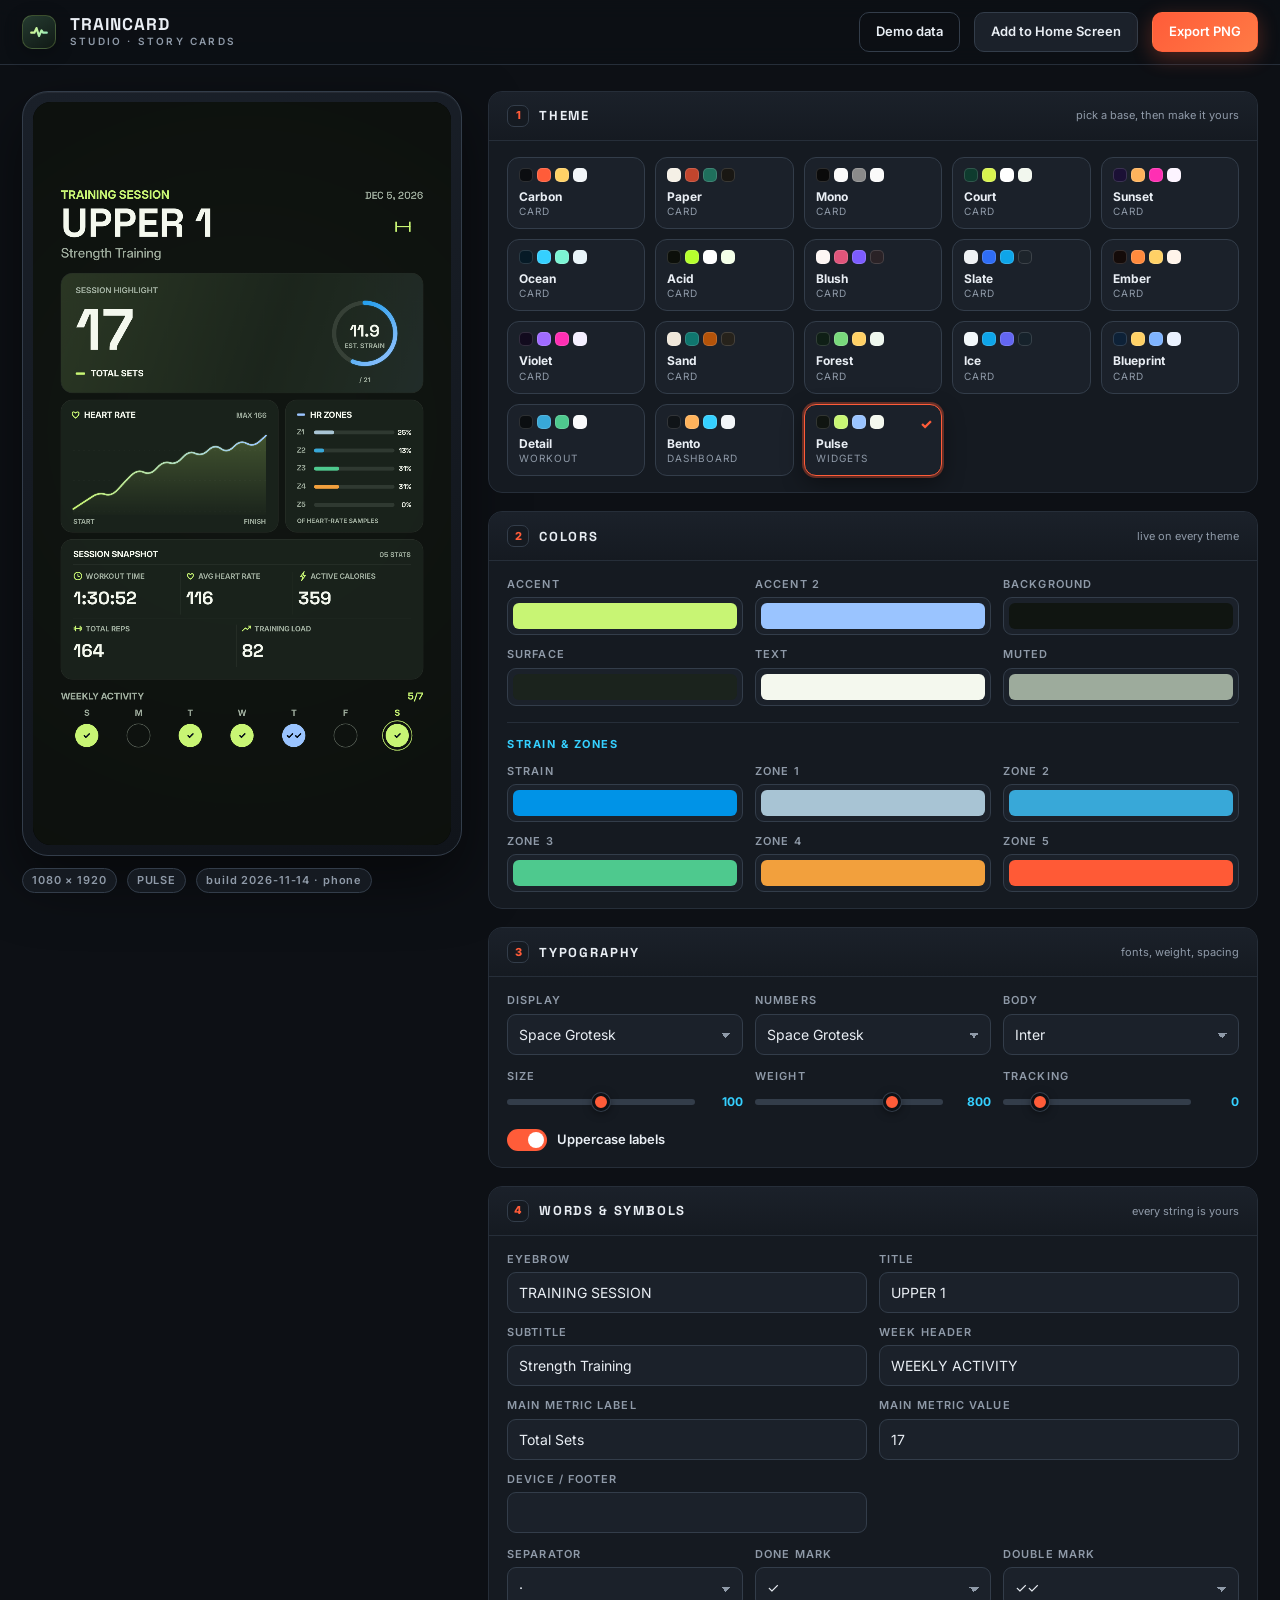
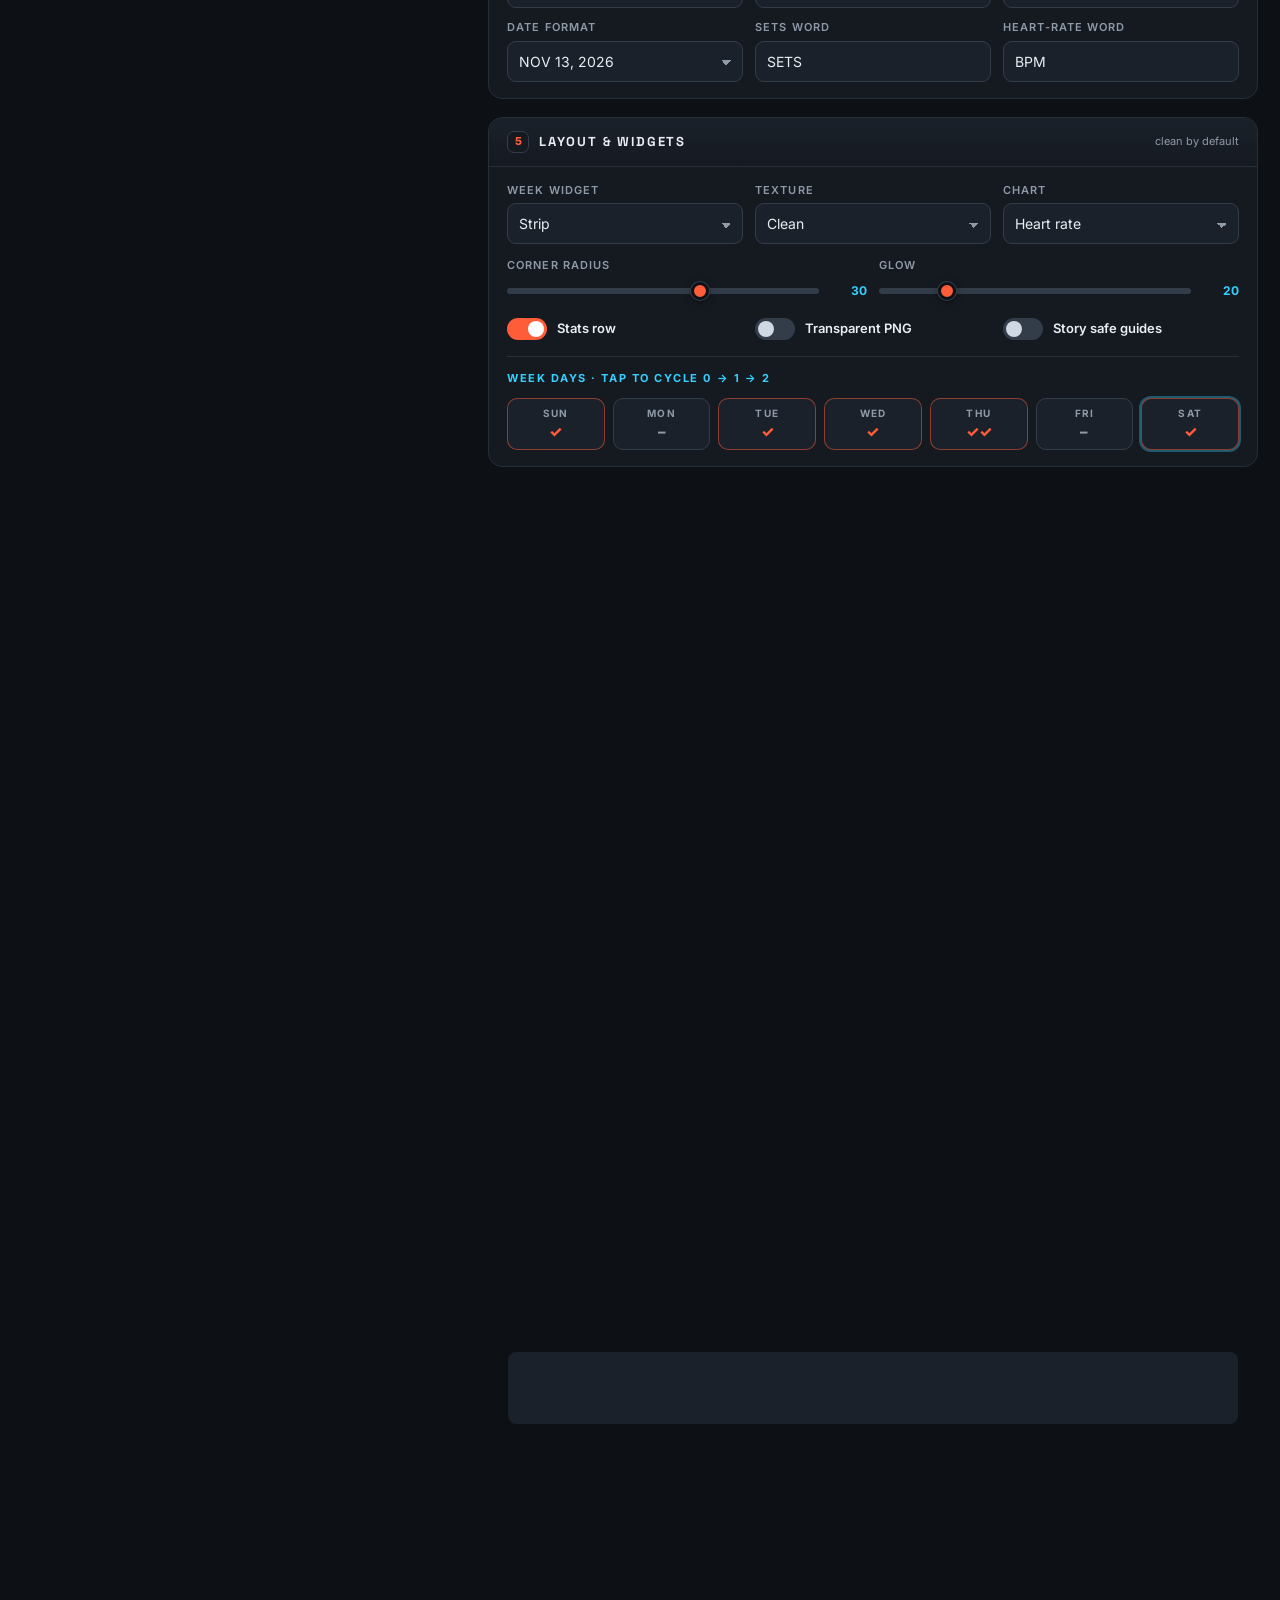
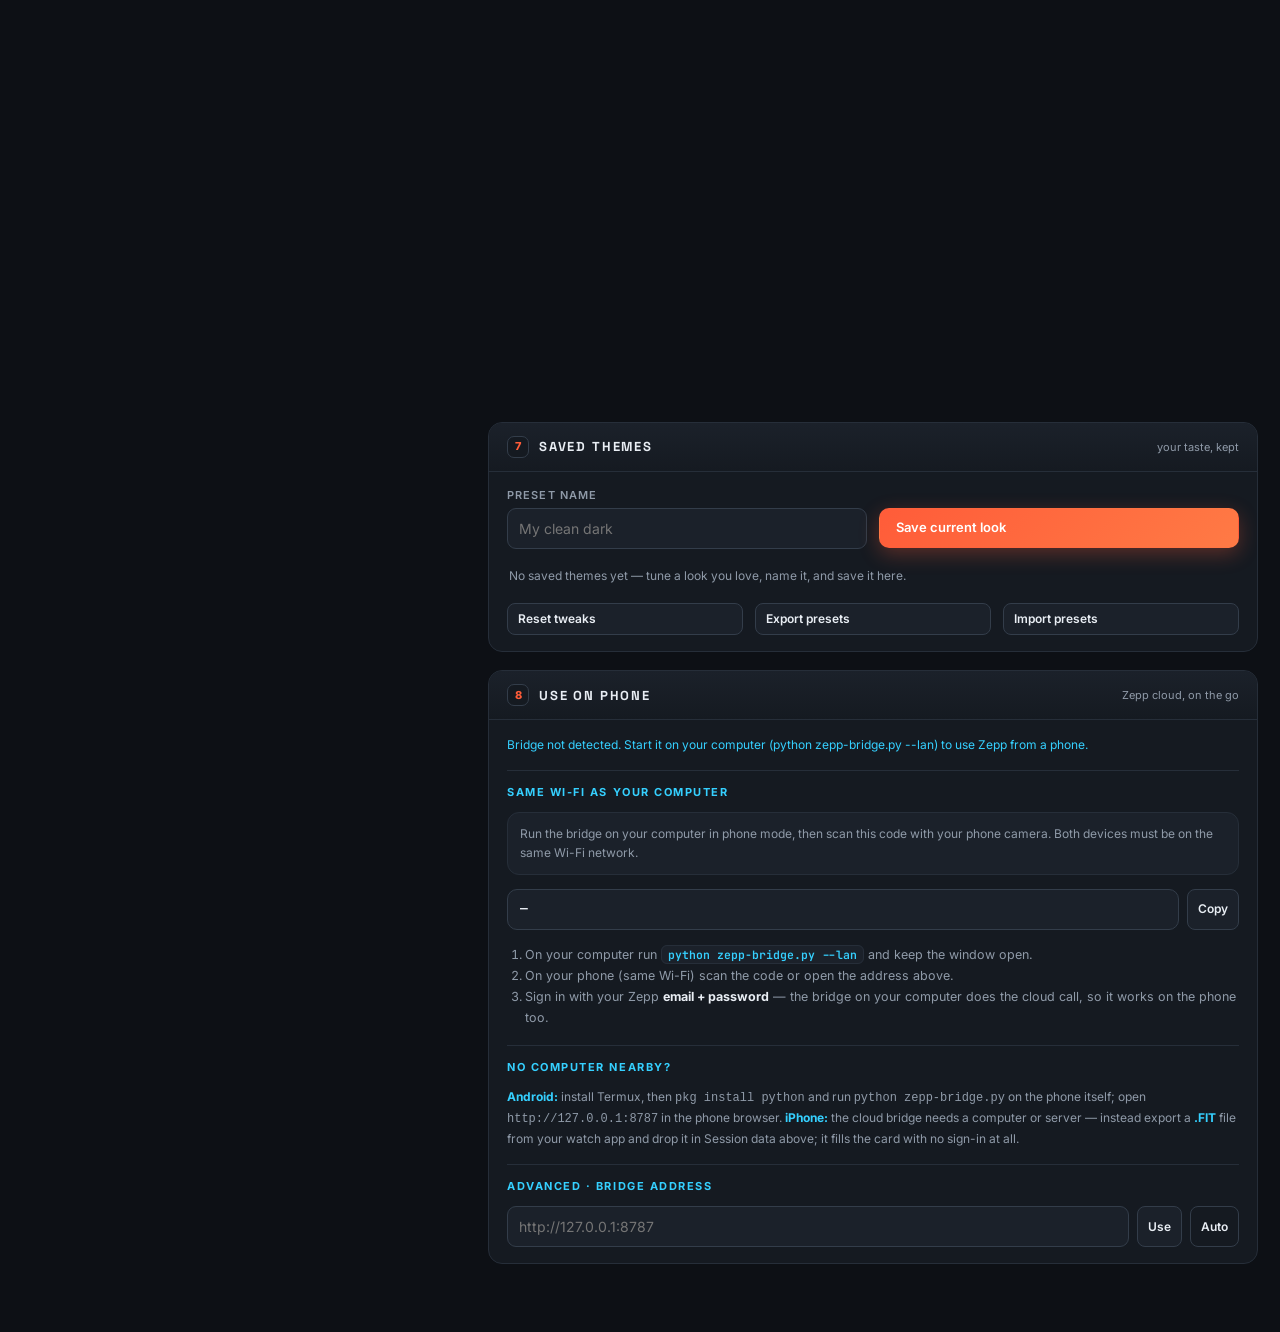
==== commit 5eb6d840: "Update index.html" ====
--- a/index.html
+++ b/index.html
@@ -38,7 +38,8 @@
   border-bottom:1px solid var(--line);
 }
 .mark{width:34px; height:34px; flex:none; display:grid; place-items:center; border-radius:10px;
-  background:linear-gradient(135deg,var(--acc),#ff8a3d); box-shadow:0 4px 18px rgba(255,92,57,.35)}
+  background:linear-gradient(150deg,#253b30,#101915); border:1px solid rgba(200,245,116,.22);
+  box-shadow:0 4px 18px rgba(0,0,0,.28)}
 .mark svg{display:block}
 .brand{font:700 17px/1.1 var(--disp); letter-spacing:.06em}
 .brand small{display:block; font:600 10px/1.4 var(--ui); letter-spacing:.22em; color:var(--muted)}
@@ -263,7 +264,7 @@
 <body>
 <header class="top">
   <div class="mark" aria-hidden="true">
-    <svg width="20" height="20" viewBox="0 0 20 20"><g fill="#fff"><circle cx="5" cy="5" r="2.1"/><circle cx="10" cy="5" r="2.1"/><circle cx="15" cy="5" r="2.1"/><circle cx="5" cy="10" r="2.1"/><circle cx="10" cy="10" r="2.6"/><circle cx="15" cy="10" r="2.1"/><circle cx="5" cy="15" r="2.1"/><circle cx="10" cy="15" r="2.1"/><circle cx="15" cy="15" r="2.1"/></g></svg>
+    <svg width="24" height="24" viewBox="0 0 24 24" fill="none"><defs><linearGradient id="brand-ink" x1="4" y1="8" x2="20" y2="16" gradientUnits="userSpaceOnUse"><stop stop-color="#d9fa93"/><stop offset="1" stop-color="#95e8bc"/></linearGradient></defs><path d="M4.2 12.7h3.2l2.1-4.6 2.5 7.9 2.5-5.6 1.5 2.3h3.8" stroke="url(#brand-ink)" stroke-width="2.2" stroke-linecap="round" stroke-linejoin="round"/></svg>
   </div>
   <div class="brand">TRAINCARD<small>STUDIO · STORY CARDS</small></div>
   <div class="sp"></div>
@@ -374,7 +375,7 @@
       <div class="panel-b">
         <div class="grid3">
           <label class="field"><span class="lbl">Sport</span><select class="sel" data-k="sport"><option value="gym">Gym / strength</option><option value="run">Running</option><option value="bike">Cycling</option><option value="rope">Jump rope</option><option value="karate">Karate</option></select></label>
-          <label class="field"><span class="lbl">Badge icon</span><select class="sel" data-k="icon"><option value="auto">Auto</option><option value="dumbbell">Dumbbell</option><option value="run">Runner</option><option value="bike">Bike</option><option value="rope">Rope</option><option value="karate">Karate</option><option value="flame">Flame</option><option value="clock">Clock</option><option value="bars">Bars</option><option value="trend">Trend</option></select></label>
+          <label class="field"><span class="lbl">Badge icon</span><select class="sel" data-k="icon"><option value="auto">Auto</option><option value="none">Hide</option><option value="dumbbell">Dumbbell</option><option value="run">Runner</option><option value="bike">Bike</option><option value="rope">Rope</option><option value="karate">Karate</option><option value="flame">Flame</option><option value="clock">Clock</option><option value="bars">Bars</option><option value="trend">Trend</option></select></label>
           <label class="field"><span class="lbl">Date</span><input class="inp" type="date" data-k="date"></label>
         </div>
         <div class="field" id="beltGroup" hidden><span class="lbl">Belt</span><div class="weekrow" id="beltRow" style="grid-template-columns:repeat(9,1fr)"></div></div>
@@ -766,6 +767,9 @@
 }
 
 
+// Runner silhouette adapted from Font Awesome Free's person-running icon, CC BY 4.0.
+// https://fontawesome.com/license/free — drawn locally so it also works offline.
+const RUNNER_GLYPH = new Path2D('M320 48a48 48 0 1 0-96 0a48 48 0 1 0 96 0M125.7 175.5c9.9-9.9 23.4-15.5 37.5-15.5c1.9 0 3.8.1 5.6.3L137.6 254c-9.3 28 1.7 58.8 26.8 74.5l86.2 53.9l-25.4 88.8c-4.9 17 5 34.7 22 39.6s34.7-5 39.6-22l28.7-100.4c5.9-20.6-2.6-42.6-20.7-53.9L238 299l30.9-82.4l5.1 12.3c15 35.8 49.9 59.1 88.7 59.1H384c17.7 0 32-14.3 32-32s-14.3-32-32-32h-21.3c-12.9 0-24.6-7.8-29.5-19.7l-6.3-15c-14.6-35.1-44.1-61.9-80.5-73.1l-48.7-15C186.6 97.8 175 96 163.3 96c-31 0-60.8 12.3-82.7 34.3l-23.2 23.1c-12.5 12.5-12.5 32.8 0 45.3s32.8 12.5 45.3 0l23.1-23.1zM91.2 352H32c-17.7 0-32 14.3-32 32s14.3 32 32 32h69.6c19 0 36.2-11.2 43.9-28.5l11.5-25.9l-9.5-6a95.4 95.4 0 0 1-37.9-44.9z');
 function drawMiniVectorIcon(c, type, cx, cy, r = 16, col = '#ffffff') {
   c.save();
   c.translate(cx, cy);
@@ -792,22 +796,12 @@
     c.lineTo(r * 0.55, 0);
     c.stroke();
   } else if (type === 'run') {
-    c.lineWidth = Math.max(2, r * 0.17);
-    c.beginPath(); c.arc(-r * 0.08, -r * 0.58, r * 0.16, 0, Math.PI * 2); c.fill();
-    c.beginPath();
-    c.moveTo(-r * 0.06, -r * 0.38);
-    c.lineTo(-r * 0.22, r * 0.02);
-    c.lineTo(r * 0.12, r * 0.22);
-    c.moveTo(-r * 0.22, r * 0.02);
-    c.lineTo(-r * 0.52, r * 0.5);
-    c.moveTo(r * 0.12, r * 0.22);
-    c.lineTo(r * 0.42, r * 0.16);
-    c.lineTo(r * 0.58, r * 0.52);
-    c.moveTo(-r * 0.04, -r * 0.3);
-    c.lineTo(-r * 0.5, -r * 0.5);
-    c.moveTo(-r * 0.04, -r * 0.26);
-    c.lineTo(r * 0.46, -r * 0.08);
-    c.stroke();
+    // A compact, filled running silhouette stays crisp at small story-card sizes.
+    c.save();
+    c.scale(r * 2 / 512, r * 2 / 512);
+    c.translate(-224, -256);
+    c.fill(RUNNER_GLYPH);
+    c.restore();
   } else if (type === 'bike') {
     c.lineWidth = Math.max(1.8, r * 0.13);
     c.beginPath(); c.arc(-r * 0.55, r * 0.3, r * 0.3, 0, Math.PI * 2); c.stroke();
@@ -941,45 +935,8 @@
 }
 
 function drawSportBadge(c, cx, cy, r, o = {}) {
-  const glyphInk = sportGlyph() === 'karate' ? (S.belt || '#f4f1ea') : (o.ink || '#ffffff');
-  const lightGlyph = readableOn(glyphInk) === '#08111a';
-
-  if (o.glass) {
-    // The disc follows the icon color: dark bg for light icons, glass bg for dark icons
-    if (lightGlyph) {
-      c.save();
-      c.shadowColor = 'rgba(0, 8, 20, 0.34)';
-      c.shadowBlur = r * 0.9;
-      c.shadowOffsetY = r * 0.26;
-      c.beginPath();
-      c.arc(cx, cy, r, 0, Math.PI * 2);
-      c.fillStyle = o.fill || 'rgba(9, 13, 19, 0.62)';
-      c.fill();
-      c.restore();
-      c.beginPath();
-      c.arc(cx, cy, r - 0.6, 0, Math.PI * 2);
-      c.strokeStyle = o.stroke || 'rgba(255, 255, 255, 0.30)';
-      c.lineWidth = 1.5;
-      c.stroke();
-    } else {
-      drawFrostedGlassWidget(c, cx - r, cy - r, r * 2, r * 2, r, o.alpha === undefined ? 0.06 : o.alpha);
-      c.beginPath();
-      c.arc(cx, cy, r - 0.6, 0, Math.PI * 2);
-      c.strokeStyle = o.stroke || 'rgba(10, 14, 20, 0.16)';
-      c.lineWidth = 1.2;
-      c.stroke();
-    }
-  } else if (o.fill || o.stroke) {
-    const fill = lightGlyph && o.fillDark ? o.fillDark : o.fill;
-    const stroke = lightGlyph && o.strokeDark ? o.strokeDark : o.stroke;
-    c.save();
-    c.beginPath();
-    c.arc(cx, cy, r, 0, Math.PI * 2);
-    if (fill) { c.fillStyle = fill; c.fill(); }
-    if (stroke) { c.strokeStyle = stroke; c.lineWidth = o.lineWidth || 1.6; c.stroke(); }
-    c.restore();
-  }
-  drawMiniVectorIcon(c, sportGlyph(), cx, cy, r * (o.iconScale || 0.52), o.ink || '#ffffff');
+  if (S.icon === 'none' || sportGlyph() === 'none') return;
+  drawMiniVectorIcon(c, sportGlyph(), cx, cy, r * (o.iconScale || 0.58), o.ink || '#ffffff');
 }
 
 /* Prepare current values while respecting manual clearing of the unit or main number (never re-impose deleted text!) */
@@ -1539,7 +1496,7 @@
   ['oswald', 'Oswald'], ['mono', 'JetBrains Mono'], ['fraunces', 'Fraunces'], ['georgia', 'Georgia']
 ];
 
-/* 18 clean themes. kind: studio | anatomy | strain | rings */
+/* 18 clean themes: studio cards and dedicated widget layouts. */
 const THEMES = [
   { name: 'Carbon',    kind: 'studio',  pal: { bg: '#0b0d10', surface: '#151a20', text: '#f2f5f8', muted: '#8b949e', accent: '#ff5c39', accent2: '#ffd166' }, fonts: { d: 'black', n: 'inter', b: 'inter' }, texture: 'grid', radius: 28, week: 'strip', glow: 30 },
   { name: 'Paper',     kind: 'studio',  pal: { bg: '#f5f0e6', surface: '#fffdf7', text: '#191713', muted: '#7d766b', accent: '#c2452d', accent2: '#1f6f5c' }, fonts: { d: 'fraunces', n: 'fraunces', b: 'inter' }, texture: 'grain', radius: 10, week: 'dots', glow: 0 },
@@ -1558,9 +1515,9 @@
   { name: 'Blueprint', kind: 'studio',  pal: { bg: '#0d2137', surface: '#123049', text: '#eaf2ff', muted: '#8fa8c4', accent: '#ffd166', accent2: '#7fb4ff' }, fonts: { d: 'mono', n: 'mono', b: 'mono' }, texture: 'grid', radius: 6, week: 'bars', glow: 15 },
   { name: 'Detail',    kind: 'detail',  pal: { bg: '#0b0e11', surface: '#161b20', text: '#f9fafb', muted: '#8b949e', accent: '#38a8d8', accent2: '#4ec98e' }, fonts: { d: 'grotesk', n: 'inter', b: 'inter' }, texture: 'none', radius: 24, week: 'strip', glow: 20 },
   { name: 'Bento',     kind: 'dash',    pal: { bg: '#101418', surface: '#1a2026', text: '#f2f5f8', muted: '#8b949e', accent: '#ffb35c', accent2: '#35d0ff' }, fonts: { d: 'grotesk', n: 'inter', b: 'inter' }, texture: 'grid', radius: 26, week: 'dots', glow: 30 },
-  { name: 'Receipt',   kind: 'ticket',  pal: { bg: '#101010', surface: '#f4efe4', text: '#1b1813', muted: '#8a8378', accent: '#e05537', accent2: '#f4efe4' }, fonts: { d: 'mono', n: 'mono', b: 'mono' }, texture: 'grain', radius: 6, week: 'none', glow: 0 }
+  { name: 'Pulse',     kind: 'pulse',   pal: { bg: '#101511', surface: '#1b231d', text: '#f4f8ee', muted: '#9dab9c', accent: '#c8f574', accent2: '#9ac4ff' }, fonts: { d: 'grotesk', n: 'grotesk', b: 'inter' }, texture: 'none', radius: 30, week: 'strip', glow: 20 }
 ];
-const TH_DETAIL = 15, TH_DASH = 16, TH_TICKET = 17;
+const TH_DETAIL = 15, TH_DASH = 16, TH_PULSE = 17;
 
 const S = {
   sport: 'gym', icon: 'auto', belt: '#f4f1ea',
@@ -2175,7 +2132,7 @@
   drawStatsRow(c, M, y, W - 2 * M, rowH, tiles);
 }
 
-/* ---- workout-detail widgets (Detail / Bento / Receipt themes) ---- */
+/* ---- workout-detail widgets (Detail / Bento / Pulse themes) ---- */
 function panelCard(c, x, y, w, h, fillA) {
   c.save();
   c.fillStyle = hexA(S.surface, fillA === undefined ? 0.92 : fillA);
@@ -2255,9 +2212,10 @@
 }
 function zoneRangeLabel(i, b) {
   const u = ' ' + up(S.unitBpm || 'bpm');
-  if (i === 0) return '<' + b[0] + u;
+  // The zone calculation groups all readings below 60% into zone 1.
+  if (i === 0) return '<' + b[1] + u;
   if (i === 4) return b[4] + '+' + u;
-  return b[i - 1] + '–' + (b[i] - 1) + u;
+  return b[i] + '–' + (b[i + 1] - 1) + u;
 }
 function fmtClock(min) {
   let m = Math.floor(min), s = Math.round((min - m) * 60);
@@ -2387,30 +2345,57 @@
   return total;
 }
 
-/* ---- Detail theme: clean workout report ---- */
+/* ---- Detail theme: a spacious, WHOOP-inspired workout report ---- */
+function detailZoneData() {
+  const samples = pulseHeartSamples();
+  const available = samples.length >= 4;
+  const bounds = zoneBounds();
+  const counts = [0, 0, 0, 0, 0];
+  if (available) samples.forEach(hr => {
+    let zone = 0;
+    for (let i = 1; i < 5; i++) if (hr >= bounds[i]) zone = i;
+    counts[zone]++;
+  });
+  const shares = counts.map(n => available ? n / samples.length : 0);
+  const duration = timeStatSec() / 60;
+  return {
+    available, sampleCount: samples.length, shares,
+    duration: available && duration > 0 ? duration : null,
+    minutes: available && duration > 0 ? shares.map(share => share * duration) : null
+  };
+}
+
 function drawDetailZones(c, M, y, w, h, rowH) {
   panelCard(c, M, y, w, h);
   const pad = 30, x0 = M + pad, x1 = M + w - pad;
-  const zones = computeZoneMinutes();
-  const total = zones.reduce((a, b) => a + b, 0);
-  txt(c, up('Heart rate zones'), x0, y + pad + fs(18), fs(24), 700, S.muted, 'left', S.bodyFont);
-  txt(c, Math.round(total) + ' MIN', x1, y + pad + fs(18), fs(24), 800, S.textCol, 'right', S.numFont);
-  const b = zoneBounds();
+  const data = detailZoneData(), bounds = zoneBounds();
+  txt(c, up('Heart rate zones'), x0, y + pad + fs(18), fs(24), 700, S.muted, 'left', S.bodyFont, (x1 - x0) * 0.58);
+  const totalText = !data.available ? up('No HR data') : data.duration === null
+    ? data.sampleCount + ' ' + up('samples') : Math.round(data.duration) + ' ' + up('min');
+  txt(c, totalText, x1, y + pad + fs(18), fs(23), 800, S.textCol, 'right', S.numFont, (x1 - x0) * 0.38);
   let ry = y + pad + 40;
-  zones.forEach((min, i) => {
-    const ly = ry + rowH * 0.32;
+  for (let i = 0; i < 5; i++) {
+    const ly = ry + rowH * 0.30;
     txt(c, up('Zone ' + (i + 1)), x0, ly, fs(23), 800, S.textCol, 'left', S.bodyFont);
-    txt(c, zoneRangeLabel(i, b), x0 + fs(108), ly, fs(21), 600, S.muted, 'left', S.numFont);
-    const pct = total > 0 ? Math.round(min / total * 100) : 0;
-    const ck = fmtClock(min);
-    const sw = measW(c, ':' + ck[1], fs(20), 700, S.numFont);
-    const mw = measW(c, ck[0], fs(30), 800, S.numFont);
-    txt(c, ':' + ck[1], x1, ly, fs(20), 700, S.muted, 'right', S.numFont);
-    txt(c, ck[0], x1 - sw - 4, ly, fs(30), 800, S.textCol, 'right', S.numFont);
-    txt(c, pct + '%', x1 - sw - mw - fs(26), ly, fs(21), 700, S.muted, 'right', S.numFont);
-    hatchBar(c, x0, ry + rowH * 0.58, x1 - x0, 13, total > 0 ? min / total : 0, S.whoopZones[i]);
+    txt(c, zoneRangeLabel(i, bounds), x0 + fs(108), ly, fs(21), 600, S.muted, 'left', S.numFont, (x1 - x0) * 0.40);
+    const pct = data.available ? Math.round(data.shares[i] * 100) + '%' : '—';
+    let timeWidth;
+    if (data.minutes) {
+      const ck = fmtClock(data.minutes[i]);
+      const seconds = ':' + ck[1];
+      const sw = measW(c, seconds, fs(20), 700, S.numFont);
+      const mw = measW(c, ck[0], fs(30), 800, S.numFont);
+      txt(c, seconds, x1, ly, fs(20), 700, S.muted, 'right', S.numFont);
+      txt(c, ck[0], x1 - sw - 4, ly, fs(30), 800, S.textCol, 'right', S.numFont);
+      timeWidth = sw + mw + 4;
+    } else {
+      txt(c, '—', x1, ly, fs(24), 700, S.textCol, 'right', S.numFont);
+      timeWidth = fs(24);
+    }
+    txt(c, pct, x1 - timeWidth - fs(24), ly, fs(21), 700, S.muted, 'right', S.numFont);
+    hatchBar(c, x0, ry + rowH * 0.56, x1 - x0, 13, data.shares[i], S.whoopZones[i]);
     ry += rowH;
-  });
+  }
 }
 
 function drawDetailStats(c, M, y, w, items, tileH) {
@@ -2442,50 +2427,74 @@
   });
 }
 
-function drawDetailEffect(c, M, y, w, h) {
+// A strain scale replaces the old training-effect / recovery widget. Values use
+// the editor's existing estimate or manual override, not an official WHOOP score.
+function drawDetailStrain(c, M, y, w, h) {
   panelCard(c, M, y, w, h);
   const pad = 30, x0 = M + pad, x1 = M + w - pad;
-  const ef = effectInfo();
-  txt(c, up('Training effect'), x0, y + 44, fs(24), 700, S.muted, 'left', S.bodyFont);
+  const info = pulseStrain();
+  const status = info.value === null ? 'No data' : info.estimated ? 'Estimated' : 'Manual';
+  txt(c, up('Session strain'), x0, y + 44, fs(24), 700, S.muted, 'left', S.bodyFont);
+
+  const badgeText = up(status), badgeSize = fs(17);
+  const badgeW = Math.max(105, measW(c, badgeText, badgeSize, 700, S.bodyFont) + 32);
+  const badgeH = 34;
   c.save();
-  c.strokeStyle = hexA(S.muted, 0.8); c.lineWidth = 2;
-  c.beginPath(); c.arc(x1 - 12, y + 36, 12, 0, Math.PI * 2); c.stroke();
+  c.fillStyle = hexA(info.value === null ? S.muted : S.whoopStrain, 0.16);
+  rr(c, x1 - badgeW, y + 19, badgeW, badgeH, badgeH / 2); c.fill();
   c.restore();
-  txt(c, 'i', x1 - 12, y + 43, fs(18), 700, S.muted, 'center', S.bodyFont);
-  const sc = ef.score.toFixed(1);
-  txt(c, sc, x0, y + 100, fs(62), S.weight, S.textCol, 'left', S.numFont);
-  const scw = measW(c, sc, fs(62), S.weight, S.numFont);
-  txt(c, 'of 5', x0 + scw + 12, y + 100, fs(24), 700, S.muted, 'left', S.bodyFont);
-  txt(c, up(ef.word), x0, y + 140, fs(24), 800, ef.col, 'left', S.bodyFont);
-  hatchBar(c, x0, y + 152, x1 - x0, 12, ef.score / 5, ef.col);
-  const by = y + 186;
-  txt(c, up('Main benefit'), x0, by, fs(22), 800, S.textCol, 'left', S.bodyFont);
-  txt(c, ef.benefit, x1, by, fs(28), 800, S.textCol, 'right', S.bodyFont);
-  txt(c, ef.desc, x0, by + 24, fs(21), 500, S.muted, 'left', S.bodyFont, x1 - x0);
+  txt(c, badgeText, x1 - badgeW / 2, y + 42, badgeSize, 700,
+      info.value === null ? S.muted : S.whoopStrain, 'center', S.bodyFont, badgeW - 24);
+
+  const value = info.value === null ? '—' : info.value.toFixed(1);
+  const rawSize = fs(73), maxValueW = 190;
+  const measured = measW(c, value, rawSize, S.weight, S.numFont);
+  const valueSize = measured > maxValueW ? rawSize * maxValueW / measured : rawSize;
+  txt(c, value, x0, y + 132, valueSize, S.weight, S.textCol, 'left', S.numFont, maxValueW);
+  const valueW = Math.min(maxValueW, measW(c, value, valueSize, S.weight, S.numFont));
+  txt(c, '/ 21', x0 + valueW + 12, y + 132, fs(24), 700, S.muted, 'left', S.numFont);
+
+  const gx = x0 + 265, gw = x1 - gx;
+  txt(c, up('Effort scale'), gx, y + 86, fs(18), 700, S.muted, 'left', S.bodyFont);
+  const count = 21, gap = 5, bw = (gw - gap * (count - 1)) / count;
+  const barY = y + 100, bh = 16;
+  const gradient = c.createLinearGradient(gx, barY, gx + gw, barY);
+  gradient.addColorStop(0, S.whoopStrain);
+  gradient.addColorStop(1, S.accent2);
+  const fillCount = info.value === null ? 0 : Math.max(0, Math.min(21, info.value));
+  for (let i = 0; i < count; i++) {
+    const bx = gx + i * (bw + gap);
+    c.save();
+    c.fillStyle = hexA(S.textCol, 0.10);
+    rr(c, bx, barY, bw, bh, Math.min(5, bw / 2)); c.fill();
+    const part = Math.max(0, Math.min(1, fillCount - i));
+    if (part > 0) {
+      rr(c, bx, barY, bw, bh, Math.min(5, bw / 2)); c.clip();
+      c.fillStyle = gradient; c.fillRect(bx, barY, bw * part, bh);
+    }
+    c.restore();
+  }
+  txt(c, '0', gx, y + 145, fs(17), 700, S.muted, 'left', S.numFont);
+  txt(c, '10.5', gx + gw / 2, y + 145, fs(17), 700, S.muted, 'center', S.numFont);
+  txt(c, '21', gx + gw, y + 145, fs(17), 700, S.muted, 'right', S.numFont);
+
   c.save();
   c.strokeStyle = hexA(S.textCol, 0.10); c.lineWidth = 1.5;
-  c.beginPath(); c.moveTo(x0, by + 40); c.lineTo(x1, by + 40); c.stroke();
+  c.beginPath(); c.moveTo(x0, y + h - 53); c.lineTo(x1, y + h - 53); c.stroke();
   c.restore();
-  const ry = by + 68;
-  statGlyph(c, 'time', x0 + 12, ry - fs(8), 26, S.muted);
-  txt(c, up('Adds recovery time'), x0 + 34, ry, fs(22), 800, S.textCol, 'left', S.bodyFont);
-  txt(c, fmtHours(ef.recH), x1, ry, fs(28), 800, S.textCol, 'right', S.numFont);
+  const note = info.value === null ? 'Add duration and average heart rate for an estimate'
+    : info.estimated ? 'Estimated from average heart rate and duration'
+    : 'Value from your strain override';
+  txt(c, note, x0, y + h - 21, fs(20), 600, S.muted, 'left', S.bodyFont, x1 - x0);
 }
 
 function drawDetailInsight(c, M, y, w, h) {
-  const zones = computeZoneMinutes();
-  let zi = 1, best = -1;
-  for (let i = 1; i < 5; i++) if (zones[i] > best) { best = zones[i]; zi = i; }
-  const phrases = [
-    'easy movement that keeps blood flowing.',
-    'steady aerobic work that builds your base.',
-    'tempo effort that lifts your threshold.',
-    'hard intervals that raise your ceiling.'
-  ];
-  const ef = effectInfo();
-  const sentence = best >= 1
-    ? 'You spent ' + Math.round(best) + ' minutes in zone ' + (zi + 1) + ', ' + phrases[zi - 1]
-    : 'Strain ' + ef.strain.toFixed(1) + ' — a ' + ef.word.toLowerCase() + ' session, logged and counted.';
+  const data = detailZoneData();
+  let sentence = 'Import heart-rate readings to see a zone insight.';
+  if (data.available) {
+    const zi = data.shares.indexOf(Math.max(...data.shares));
+    sentence = 'Zone ' + (zi + 1) + ' captured ' + Math.round(data.shares[zi] * 100) + '% of your heart-rate readings.';
+  }
   c.save();
   c.fillStyle = hexA(S.surface, 0.55);
   rr(c, M, y, w, h, S.radius); c.fill();
@@ -2494,10 +2503,10 @@
   c.strokeStyle = g; c.lineWidth = 2.5;
   rr(c, M, y, w, h, S.radius); c.stroke();
   c.restore();
-  const lines = wrapLines(c, sentence, w - 64, fs(24), 600, S.bodyFont, 2);
-  const lh = fs(30);
+  const lines = wrapLines(c, sentence, w - 64, fs(23), 600, S.bodyFont, 2);
+  const lh = fs(28);
   const y0 = y + h / 2 - ((lines.length - 1) * lh) / 2 + fs(8);
-  lines.forEach((ln, i) => txt(c, ln, M + 32, y0 + i * lh, fs(24), 600, S.textCol, 'left', S.bodyFont));
+  lines.forEach((ln, i) => txt(c, ln, M + 32, y0 + i * lh, fs(23), 600, S.textCol, 'left', S.bodyFont));
 }
 
 function drawDetailTheme(c, TOP, contentBot, weekY, weekH) {
@@ -2507,24 +2516,34 @@
   const avail = contentBot - y;
   const items = S.showStats ? S.stats.filter(x => x.on).slice(0, 4) : [];
   const statRows = Math.ceil(items.length / 2);
-  let g = 16, zoneRowH = 44, tileH = 140, effectH = 272, insightH = 80;
+  let g = 12, zoneRowH = 68, tileH = 128, strainH = 208, insightH = 64;
   const zonesH = () => 84 + 5 * zoneRowH;
   const statsH = () => items.length ? 44 + statRows * tileH + (statRows - 1) * 16 : 0;
   const blocks = () => 2 + (items.length ? 1 : 0) + (insightH ? 1 : 0);
-  const used = () => zonesH() + statsH() + effectH + insightH + g * (blocks() - 1);
+  const used = () => zonesH() + statsH() + strainH + insightH + g * (blocks() - 1);
   if (used() > avail) insightH = 0;
-  if (used() > avail) { zoneRowH = 40; tileH = 124; g = 12; }
-  if (used() > avail) { zoneRowH = 36; tileH = 112; g = 10; }
+  if (used() > avail) { tileH = 108; g = 10; }
+  if (used() > avail) strainH = 194;
+  if (used() > avail) zoneRowH = Math.max(60, zoneRowH - (used() - avail) / 5);
+
+  // Give the extra room to zone rows first, then expand the other widgets.
   let slack = Math.max(0, avail - used());
-  tileH += Math.min(34, slack * 0.30);
-  zoneRowH += Math.min(12, slack * 0.12);
-  effectH += Math.min(44, slack * 0.25);
-  if (insightH) insightH += Math.min(18, slack * 0.10);
+  const maxZoneRow = statRows >= 2 ? 72 : statRows ? 80 : 100;
+  const addZone = Math.min(maxZoneRow - zoneRowH, slack / 5);
+  zoneRowH += addZone; slack = Math.max(0, avail - used());
+  if (items.length) {
+    tileH += Math.min(8, slack / statRows);
+    slack = Math.max(0, avail - used());
+  }
+  strainH += Math.min(statRows >= 2 ? 12 : 48, slack);
   slack = Math.max(0, avail - used());
-  g += Math.min(26, slack / Math.max(1, blocks() - 1));
+  if (insightH && !items.length) insightH += Math.min(26, slack);
+  slack = Math.max(0, avail - used());
+  g += Math.min(statRows >= 2 ? 10 : 28, slack / Math.max(1, blocks() - 1));
+
   drawDetailZones(c, M, y, w, zonesH(), zoneRowH); y += zonesH() + g;
   if (items.length) { drawDetailStats(c, M, y, w, items, tileH); y += statsH() + g; }
-  drawDetailEffect(c, M, y, w, effectH); y += effectH + g;
+  drawDetailStrain(c, M, y, w, strainH); y += strainH + g;
   if (insightH) drawDetailInsight(c, M, y, w, insightH);
 }
 
@@ -2546,7 +2565,8 @@
   const hw = colW * 2 + gap;
   panelCard(c, M, y, hw, heroH);
   const pad = 34;
-  statGlyph(c, strength ? 'pace' : 'tl', M + hw - pad - 22, y + pad + 22, 44, S.accent);
+  // Keep the sport icon in the header; don't repeat a dumbbell in this card.
+  if (!strength) statGlyph(c, 'tl', M + hw - pad - 22, y + pad + 22, 44, S.accent);
   txt(c, up(S.mainLbl), M + pad, y + pad + fs(20), fs(24), 700, S.muted, 'left', S.bodyFont);
   txt(c, String(S.dist), M + pad, y + pad + fs(128), fs(128), S.weight, S.textCol, 'left', S.numFont, hw - pad * 2 - 90);
   const dw = measW(c, String(S.dist), fs(128), S.weight, S.numFont);
@@ -2583,8 +2603,10 @@
   const tile = (tx, st, withSpark) => {
     panelCard(c, tx, my, colW, midH);
     const p2 = 26;
-    statGlyph(c, st ? st.id : 'hr', tx + p2 + 12, my + p2 + 10, 26, S.muted);
-    txt(c, up(st ? st.label : 'Avg heart rate'), tx + p2 + 34, my + p2 + fs(17), fs(20), 700, S.muted, 'left', S.bodyFont, colW - p2 * 2 - 40);
+    const noExtraDumbbell = strength && st && st.id === 'pace';
+    if (!noExtraDumbbell) statGlyph(c, st ? st.id : 'hr', tx + p2 + 12, my + p2 + 10, 26, S.muted);
+    const labelIndent = noExtraDumbbell ? 0 : 34;
+    txt(c, up(st ? st.label : 'Avg heart rate'), tx + p2 + labelIndent, my + p2 + fs(17), fs(20), 700, S.muted, 'left', S.bodyFont, colW - p2 * 2 - labelIndent);
     const val = st ? String(st.val) : String(statNum('hr') || S.maxHrVal || 120);
     txt(c, val, tx + p2, my + midH * 0.52, fs(56), S.weight, S.textCol, 'left', S.numFont, colW - p2 * 2 - 60);
     const vw = Math.min(measW(c, val, fs(56), S.weight, S.numFont), colW - p2 * 2 - 60);
@@ -2629,131 +2651,247 @@
   }
 }
 
-/* ---- Receipt theme: thermal-paper session ticket ---- */
-function drawTicketTheme(c, TOP, contentBot, weekY, weekH) {
-  const px = 110, pw = W - 220;
-  const zig = 12, step = 26;
-  const pad = 56, x0 = px + pad, x1 = px + pw - pad, iw = x1 - x0;
-  const items = S.showStats ? S.stats.filter(x => x.on).slice(0, 6) : [];
-  const zones = computeZoneMinutes();
-  const ztotal = zones.reduce((a, b) => a + b, 0);
-  const ef = effectInfo();
-  const strength = S.sport === 'gym' || S.sport === 'karate';
-  const availPh = contentBot - (TOP - 40);
-  const sizes = cp => ({
-    topPad: cp ? 34 : 46, datePad: cp ? 26 : 34, dashGap: cp ? 26 : 34,
-    itemH: cp ? 40 : 46, midPad: cp ? 6 : 12, zHead: cp ? 26 : 32,
-    zoneH: cp ? 34 : 40, zPad: cp ? 4 : 10, dashGap2: cp ? 28 : 36,
-    recPad: cp ? 30 : 40, bcH: cp ? 46 : 62
+/* ---- Pulse: a modular, data-driven workout dashboard ---- */
+function pulseSurface(c, x, y, w, h, highlighted = false) {
+  panelCard(c, x, y, w, h);
+  if (!highlighted) return;
+  c.save();
+  rr(c, x + 1, y + 1, w - 2, h - 2, Math.max(0, S.radius - 1));
+  c.clip();
+  const glow = c.createLinearGradient(x, y, x + w, y + h);
+  glow.addColorStop(0, hexA(S.accent, 0.10));
+  glow.addColorStop(0.58, hexA(S.accent, 0.015));
+  glow.addColorStop(1, hexA(S.accent2, 0.065));
+  c.fillStyle = glow;
+  c.fillRect(x, y, w, h);
+  c.restore();
+}
+
+function pulseHeartSamples() {
+  return Array.isArray(S.hrSeries)
+    ? S.hrSeries.map(Number).filter(n => Number.isFinite(n) && n > 0)
+    : [];
+}
+
+// Use the same strain model as the existing editor, but never invent a reading
+// when there is neither an override nor enough session data to estimate it.
+function pulseStrain() {
+  const raw = S.whoopStrainOverride;
+  const hasOverride = raw !== '' && raw !== null && raw !== undefined && Number.isFinite(Number(raw));
+  if (hasOverride) return { value: Math.max(0, Math.min(21, Number(raw))), estimated: false };
+  if (timeStatSec() > 0 && statNum('hr') > 0) return { value: computeStrain(), estimated: true };
+  return { value: null, estimated: false };
+}
+
+function pulseBar(c, x, y, w, h, fraction, color) {
+  c.save();
+  c.fillStyle = hexA(S.textCol, 0.10);
+  rr(c, x, y, w, h, h / 2); c.fill();
+  const f = Math.max(0, Math.min(1, fraction));
+  if (f > 0) {
+    c.fillStyle = color;
+    rr(c, x, y, Math.min(w, Math.max(h, w * f)), h, h / 2); c.fill();
+  }
+  c.restore();
+}
+
+function drawPulseHero(c, x, y, w, h) {
+  pulseSurface(c, x, y, w, h, true);
+  const pad = 38;
+  txt(c, up('Session highlight'), x + pad, y + 52, fs(21), 700, S.muted, 'left', S.bodyFont, w - 350);
+  // S.dist is intentionally left exactly as entered, including an empty value.
+  txt(c, String(S.dist == null ? '' : S.dist), x + pad, y + h * 0.64, fs(150), S.weight, S.textCol, 'left', S.numFont, w - 350);
+  c.save();
+  c.fillStyle = S.accent;
+  rr(c, x + pad, y + h - 53, 25, 6, 3); c.fill();
+  c.restore();
+  txt(c, up(S.mainLbl || ''), x + pad + 39, y + h - 43, fs(23), 700, S.textCol, 'left', S.bodyFont, w - 390);
+
+  // The ring is an effort widget, not a border around the sport icon.
+  const info = pulseStrain();
+  const rcx = x + w - 151, rcy = y + h / 2 + 1, r = Math.min(79, h * 0.285);
+  c.save();
+  c.lineWidth = 11;
+  c.lineCap = 'round';
+  c.strokeStyle = hexA(S.textCol, 0.11);
+  c.beginPath(); c.arc(rcx, rcy, r, 0, Math.PI * 2); c.stroke();
+  if (info.value !== null && info.value > 0) {
+    const g = c.createLinearGradient(rcx - r, rcy - r, rcx + r, rcy + r);
+    g.addColorStop(0, S.whoopStrain); g.addColorStop(1, S.accent2);
+    c.strokeStyle = g;
+    if (S.glow > 0) { c.shadowColor = hexA(S.whoopStrain, 0.45); c.shadowBlur = S.glow * 0.18; }
+    c.beginPath();
+    c.arc(rcx, rcy, r, -Math.PI / 2, -Math.PI / 2 + Math.PI * 2 * Math.min(1, info.value / 21));
+    c.stroke();
+  }
+  c.restore();
+  txt(c, info.value === null ? '—' : info.value.toFixed(1), rcx, rcy + 8, fs(43), 700, S.textCol, 'center', S.numFont, r * 1.6);
+  txt(c, up(info.estimated ? 'Est. strain' : 'Strain'), rcx, rcy + 38, fs(17), 700, S.muted, 'center', S.bodyFont, r * 1.7);
+  txt(c, info.value === null ? up('No data') : '/ 21', rcx, y + h - 28, fs(17), 700, S.muted, 'center', S.bodyFont);
+}
+
+function drawPulseGraph(c, x, y, w, h, allSamples) {
+  // Downsample for large imported workouts without replacing the user's data.
+  const stride = Math.max(1, Math.ceil(allSamples.length / 200));
+  const values = allSamples.filter((_, i) => i % stride === 0 || i === allSamples.length - 1);
+  let lo = Infinity, hi = -Infinity;
+  values.forEach(v => { lo = Math.min(lo, v); hi = Math.max(hi, v); });
+  lo -= 6; hi += 6;
+  const range = Math.max(12, hi - lo);
+  const pts = values.map((v, i) => [x + w * i / (values.length - 1), y + h - (v - lo) / range * h]);
+  const trace = () => {
+    c.moveTo(pts[0][0], pts[0][1]);
+    for (let i = 0; i < pts.length - 1; i++) {
+      c.quadraticCurveTo(pts[i][0], pts[i][1], (pts[i][0] + pts[i + 1][0]) / 2, (pts[i][1] + pts[i + 1][1]) / 2);
+    }
+    c.lineTo(pts[pts.length - 1][0], pts[pts.length - 1][1]);
+  };
+  c.save();
+  c.setLineDash([4, 9]);
+  c.strokeStyle = hexA(S.textCol, 0.09); c.lineWidth = 1.2;
+  [0.25, 0.6, 0.95].forEach(frac => {
+    c.beginPath(); c.moveTo(x, y + h * frac); c.lineTo(x + w, y + h * frac); c.stroke();
   });
-  const needFor = cp => {
-    const z = sizes(cp);
-    return zig + z.topPad + fs(52) + fs(34) + z.datePad + z.dashGap +
-      z.itemH * (1 + items.length) + z.midPad + z.dashGap +
-      z.zHead + 5 * z.zoneH + z.zPad + z.dashGap2 +
-      z.itemH + z.recPad + z.dashGap +
-      z.bcH + fs(26) + fs(30) + 44;
-  };
-  let compact = availPh < 1150;
-  let need = needFor(compact);
-  if (need > availPh && !compact) { compact = true; need = needFor(true); }
-  const z = sizes(compact);
-  const itemH = z.itemH, zoneH = z.zoneH, bcH = z.bcH;
-  const ph = Math.min(availPh, need);
-  const py = TOP - 40 + Math.max(0, (availPh - ph) * 0.3);
+  c.setLineDash([]);
+  c.beginPath(); trace();
+  c.lineTo(x + w, y + h); c.lineTo(x, y + h); c.closePath();
+  const fill = c.createLinearGradient(0, y, 0, y + h);
+  fill.addColorStop(0, hexA(S.accent, 0.25));
+  fill.addColorStop(1, hexA(S.accent, 0.01));
+  c.fillStyle = fill; c.fill();
+  const stroke = c.createLinearGradient(x, y, x + w, y);
+  stroke.addColorStop(0, S.accent); stroke.addColorStop(1, S.accent2);
+  c.strokeStyle = stroke; c.lineWidth = 4; c.lineCap = 'round'; c.lineJoin = 'round';
+  if (S.glow > 0) { c.shadowColor = hexA(S.accent, 0.5); c.shadowBlur = S.glow * 0.15; }
+  c.beginPath(); trace(); c.stroke();
+  c.restore();
+}
+
+function drawPulseChart(c, x, y, w, h, samples) {
+  pulseSurface(c, x, y, w, h);
+  const isRoute = S.chartMode === 'route';
+  const hasRoute = Array.isArray(S.route) && S.route.length >= 3;
+  const hasHeart = samples.length >= 6;
+  statGlyph(c, isRoute ? 'tl' : 'hr', x + 38, y + 38, 26, S.accent);
+  txt(c, up(isRoute ? 'Your route' : 'Heart rate'), x + 60, y + 46, fs(22), 700, S.textCol, 'left', S.bodyFont, w * 0.57 - 60);
+  if (isRoute && hasRoute) {
+    txt(c, 'GPS', x + w - 30, y + 46, fs(19), 700, S.muted, 'right', S.bodyFont);
+    drawMiniRoute(c, x + 34, y + 65, w - 68, h - 104, S.accent);
+    txt(c, up('Route from workout'), x + 32, y + h - 24, fs(17), 700, S.muted, 'left', S.bodyFont);
+  } else if (!isRoute && hasHeart) {
+    const maxHR = samples.reduce((a, v) => Math.max(a, v), 0);
+    txt(c, up('Max') + ' ' + Math.round(maxHR), x + w - 30, y + 46, fs(19), 700, S.muted, 'right', S.numFont);
+    drawPulseGraph(c, x + 32, y + 76, w - 64, h - 120, samples);
+    txt(c, up('Start'), x + 32, y + h - 22, fs(17), 700, S.muted, 'left', S.bodyFont);
+    txt(c, up('Finish'), x + w - 32, y + h - 22, fs(17), 700, S.muted, 'right', S.bodyFont);
+  } else {
+    txt(c, up(isRoute ? 'No route yet' : 'No heart-rate data'), x + w / 2, y + h * 0.51, fs(23), 700, S.textCol, 'center', S.bodyFont, w - 54);
+    txt(c, 'Import a workout to see it here', x + w / 2, y + h * 0.51 + 34, fs(19), 500, S.muted, 'center', S.bodyFont, w - 54);
+  }
+}
+
+function drawPulseZones(c, x, y, w, h, samples) {
+  pulseSurface(c, x, y, w, h);
   c.save();
-  c.shadowColor = 'rgba(0,0,0,0.45)'; c.shadowBlur = 30; c.shadowOffsetY = 10;
-  c.beginPath();
-  c.moveTo(px, py + zig);
-  for (let x = px; x < px + pw; x += step) c.lineTo(Math.min(x + step / 2, px + pw), py), c.lineTo(Math.min(x + step, px + pw), py + zig);
-  c.lineTo(px + pw, py + ph - zig);
-  for (let x = px + pw; x > px; x -= step) c.lineTo(Math.max(x - step / 2, px), py + ph), c.lineTo(Math.max(x - step, px), py + ph - zig);
-  c.closePath();
-  c.fillStyle = S.surface; c.fill();
+  c.fillStyle = S.accent2;
+  rr(c, x + 30, y + 35, 21, 6, 3); c.fill();
   c.restore();
-
-  const dash = (yy) => {
-    c.save();
-    c.strokeStyle = hexA(S.textCol, 0.35); c.lineWidth = 2; c.setLineDash([9, 8]);
-    c.beginPath(); c.moveTo(x0, yy); c.lineTo(x1, yy); c.stroke();
-    c.restore();
-  };
-  let y = py + zig + (compact ? 34 : 46);
-  txt(c, up('TrainCard Studio'), px + pw / 2, y, fs(30), 800, S.textCol, 'center', S.numFont);
-  y += fs(52);
-  txt(c, up(S.title), px + pw / 2, y, fs(54), S.weight, S.textCol, 'center', S.titleFont, iw);
-  y += fs(34);
-  txt(c, fmtDate() + '  ·  ' + up(S.muscleTag), px + pw / 2, y, fs(21), 600, S.muted, 'center', S.bodyFont, iw);
-  y += compact ? 26 : 34;
-  dash(y); y += compact ? 26 : 34;
-
-  const line = (label, val, vSize) => {
-    txt(c, up(label), x0, y, fs(23), 600, S.textCol, 'left', S.bodyFont, iw * 0.55);
-    const lw = Math.min(measW(c, up(label), fs(23), 600, S.bodyFont), iw * 0.55);
-    const vs = vSize || fs(25);
-    const vw = measW(c, val, vs, 800, S.numFont);
-    txt(c, val, x1, y, vs, 800, S.textCol, 'right', S.numFont);
-    c.save();
-    c.strokeStyle = hexA(S.textCol, 0.4); c.lineWidth = 2.5; c.setLineDash([2, 8]); c.lineCap = 'round';
-    c.beginPath(); c.moveTo(x0 + lw + 16, y - fs(7)); c.lineTo(x1 - vw - 16, y - fs(7)); c.stroke();
-    c.restore();
-    y += itemH;
-  };
-  line(S.mainLbl, String(S.dist) + (strength ? '' : ' km'), fs(28));
-  items.forEach(st => line(st.label, String(st.val) + (st.unit ? ' ' + st.unit : '')));
-  y += compact ? 6 : 12;
-  dash(y); y += compact ? 26 : 34;
-
-  txt(c, up('Heart rate zones'), x0, y, fs(22), 700, S.muted, 'left', S.bodyFont);
-  txt(c, Math.round(ztotal) + ' MIN', x1, y, fs(22), 800, S.textCol, 'right', S.numFont);
-  y += compact ? 26 : 32;
-  const b = zoneBounds();
-  const cells = 22;
-  zones.forEach((min, i) => {
-    const frac = ztotal > 0 ? min / ztotal : 0;
-    txt(c, 'Z' + (i + 1), x0, y, fs(21), 800, S.textCol, 'left', S.numFont);
-    txt(c, zoneRangeLabel(i, b), x0 + fs(46), y, fs(19), 600, S.muted, 'left', S.numFont);
-    const bx = x0 + fs(210), bw = iw - fs(210) - fs(90);
-    const filled = Math.round(frac * cells);
-    const cw = bw / cells;
-    for (let k = 0; k < cells; k++) {
-      c.save();
-      c.fillStyle = k < filled ? S.whoopZones[i] : hexA(S.textCol, 0.14);
-      c.fillRect(bx + k * cw + 1, y - fs(16), cw - 3, fs(16));
-      c.restore();
+  txt(c, up('HR zones'), x + 64, y + 46, fs(22), 700, S.textCol, 'left', S.bodyFont, w - 100);
+  const counts = [0, 0, 0, 0, 0];
+  const enough = samples.length >= 4;
+  const bounds = zoneBounds();
+  if (enough) samples.forEach(hr => {
+    let zone = 0;
+    for (let i = 1; i < 5; i++) if (hr >= bounds[i]) zone = i;
+    counts[zone]++;
+  });
+  const trackX = x + 74, trackW = w - 74 - 74;
+  const rowStep = (h - 108) / 5;
+  counts.forEach((count, i) => {
+    const rowY = y + 76 + i * rowStep;
+    const part = enough ? count / samples.length : 0;
+    txt(c, 'Z' + (i + 1), x + 30, rowY + 13, fs(19), 700, S.muted, 'left', S.numFont);
+    pulseBar(c, trackX, rowY + 3, trackW, 10, part, (S.whoopZones || [])[i] || S.accent);
+    txt(c, enough ? Math.round(part * 100) + '%' : '—', x + w - 30, rowY + 14, fs(18), 700, S.textCol, 'right', S.numFont);
+  });
+  txt(c, up(enough ? 'Of heart-rate samples' : 'No HR samples'), x + 30, y + h - 24, fs(16), 700, S.muted, 'left', S.bodyFont, w - 60);
+}
+
+function drawPulseStatValue(c, st, x, y, maxW) {
+  const value = String(st.val == null ? '' : st.val);
+  const unit = String(st.unit || '').trim();
+  const base = fs(47), unitSize = fs(20), weight = Math.min(800, S.weight);
+  const reserve = unit ? Math.min(maxW * 0.34, measW(c, unit, unitSize, 700, S.bodyFont) + 12) : 0;
+  const available = Math.max(20, maxW - reserve);
+  const measured = measW(c, value, base, weight, S.numFont);
+  const size = measured > available ? Math.max(12, base * available / measured) : base;
+  txt(c, value, x, y, size, weight, S.textCol, 'left', S.numFont, available);
+  if (unit) {
+    const valueWidth = Math.min(available, measW(c, value, size, weight, S.numFont));
+    txt(c, unit, x + valueWidth + 10, y, unitSize, 700, S.muted, 'left', S.bodyFont, Math.max(10, maxW - valueWidth - 10));
+  }
+}
+
+function drawPulseStats(c, x, y, w, h, items) {
+  pulseSurface(c, x, y, w, h);
+  const pad = 32;
+  txt(c, up('Session snapshot'), x + pad, y + 46, fs(22), 700, S.textCol, 'left', S.bodyFont);
+  txt(c, String(items.length).padStart(2, '0') + ' ' + up('stats'), x + w - pad, y + 46, fs(18), 700, S.muted, 'right', S.numFont);
+  c.save();
+  c.strokeStyle = hexA(S.textCol, 0.10); c.lineWidth = 1.2;
+  c.beginPath(); c.moveTo(x + pad, y + 65); c.lineTo(x + w - pad, y + 65); c.stroke();
+  c.restore();
+  const rows = Math.ceil(items.length / 3), contentY = y + 77, rowH = (h - 91) / rows;
+  const contentW = w - pad * 2;
+  for (let row = 0; row < rows; row++) {
+    const subset = items.slice(row * 3, row * 3 + 3);
+    const cellW = contentW / subset.length;
+    const ry = contentY + row * rowH;
+    subset.forEach((st, i) => {
+      const sx = x + pad + i * cellW;
+      if (i > 0) {
+        c.save(); c.strokeStyle = hexA(S.textCol, 0.09); c.lineWidth = 1.2;
+        c.beginPath(); c.moveTo(sx - 14, ry + 8); c.lineTo(sx - 14, ry + rowH - 18); c.stroke(); c.restore();
+      }
+      statGlyph(c, st.id, sx + 12, ry + 18, 23, S.accent);
+      txt(c, up(st.label || ''), sx + 32, ry + 25, fs(19), 700, S.muted, 'left', S.bodyFont, cellW - 45);
+      drawPulseStatValue(c, st, sx, ry + Math.min(rowH - 20, 91), cellW - 30);
+    });
+    if (row < rows - 1) {
+      c.save(); c.strokeStyle = hexA(S.textCol, 0.09); c.lineWidth = 1.2;
+      c.beginPath(); c.moveTo(x + pad, ry + rowH - 7); c.lineTo(x + w - pad, ry + rowH - 7); c.stroke(); c.restore();
     }
-    txt(c, Math.round(min) + 'm', x1, y, fs(21), 800, S.textCol, 'right', S.numFont);
-    y += zoneH;
-  });
-  y += compact ? 4 : 10;
-  dash(y); y += compact ? 28 : 36;
-
-  txt(c, up('Strain total'), x0, y, fs(26), 800, S.textCol, 'left', S.bodyFont);
-  txt(c, ef.strain.toFixed(1) + ' / 21', x1, y, fs(30), 800, S.textCol, 'right', S.numFont);
-  y += itemH;
-  txt(c, up('Recovery cost'), x0, y, fs(23), 600, S.textCol, 'left', S.bodyFont);
-  txt(c, '+' + fmtHours(ef.recH), x1, y, fs(25), 800, S.textCol, 'right', S.numFont);
-  y += compact ? 30 : 40;
-  dash(y); y += compact ? 26 : 34;
-
-  let seed = 7;
-  const src = S.title + '|' + S.date + '|' + S.dist;
-  for (let i = 0; i < src.length; i++) seed = (seed * 31 + src.charCodeAt(i)) >>> 0;
-  const rnd = () => { seed = (seed * 1664525 + 1013904223) >>> 0; return seed / 4294967296; };
-  let bx = x0;
-  c.save();
-  c.fillStyle = S.textCol;
-  while (bx < x1 - 4) {
-    const bw2 = 2 + Math.floor(rnd() * 5);
-    if (rnd() > 0.32) c.fillRect(bx, y, Math.min(bw2, x1 - bx), bcH);
-    bx += bw2 + 2 + Math.floor(rnd() * 4);
-  }
-  c.restore();
-  y += bcH + fs(26);
-  txt(c, 'NO. ' + seed.toString(16).toUpperCase().padStart(8, '0'), px + pw / 2, y, fs(19), 600, S.muted, 'center', S.numFont);
-  y += fs(30);
-  txt(c, up('Thank you for training'), px + pw / 2, y, fs(22), 800, S.textCol, 'center', S.bodyFont);
-}
+  }
+}
+
+function drawPulseTheme(c, TOP, contentBot, weekY, weekH) {
+  const M = 72, w = W - 2 * M, gap = 18;
+  drawHeader(c, M, TOP);
+  const y = TOP + fs(182) + 10;
+  const available = Math.max(1, contentBot - y);
+  const items = S.showStats && Array.isArray(S.stats) ? S.stats.filter(s => s.on).slice(0, 6) : [];
+  const rows = Math.ceil(items.length / 3);
+  const heroH = Math.min(350, Math.max(265, available * 0.295));
+  let statsH = items.length ? 92 + rows * 135 : 0;
+  let visualH = available - heroH - (items.length ? statsH + 2 * gap : gap);
+  if (items.length && visualH < 250) {
+    statsH = Math.max(170, statsH - (250 - visualH));
+    visualH = available - heroH - statsH - 2 * gap;
+  }
+  if (!items.length) visualH = Math.min(520, visualH);
+  drawPulseHero(c, M, y, w, heroH);
+  const my = y + heroH + gap;
+  const samples = pulseHeartSamples();
+  if (S.chartMode === 'hr' || S.chartMode === 'route') {
+    const chartW = Math.round(w * 0.60);
+    drawPulseChart(c, M, my, chartW, visualH, samples);
+    drawPulseZones(c, M + chartW + gap, my, w - chartW - gap, visualH, samples);
+  } else {
+    drawPulseZones(c, M, my, w, visualH, samples);
+  }
+  if (items.length) drawPulseStats(c, M, my + visualH + gap, w, statsH, items);
+}
+
 function drawSafeOverlay(c) {
   if (!S.showSafeGuide) return;
   c.save();
@@ -2788,7 +2926,7 @@
   const kind = (THEMES[st] || THEMES[0]).kind;
   if (kind === 'detail') drawDetailTheme(c, TOP, contentBot, weekY, weekH);
   else if (kind === 'dash') drawDashTheme(c, TOP, contentBot, weekY, weekH);
-  else if (kind === 'ticket') drawTicketTheme(c, TOP, contentBot, weekY, weekH);
+  else if (kind === 'pulse') drawPulseTheme(c, TOP, contentBot, weekY, weekH);
   else drawStudioTheme(c, TOP, contentBot, weekY, weekH);
   if (weekH) drawWeek(c, 72, weekY, W - 144, weekH);
   if (!isExport) drawSafeOverlay(c);
@@ -2809,7 +2947,7 @@
       const d = document.createElement('i'); d.style.background = col; sw.appendChild(d);
     });
     const nm = document.createElement('div'); nm.className = 'tn'; nm.textContent = t.name;
-    const tt = document.createElement('div'); tt.className = 'tt'; tt.textContent = t.kind === 'studio' ? 'card' : t.kind === 'detail' ? 'workout' : t.kind === 'dash' ? 'dashboard' : t.kind === 'ticket' ? 'receipt' : t.kind;
+    const tt = document.createElement('div'); tt.className = 'tt'; tt.textContent = t.kind === 'studio' ? 'card' : t.kind === 'detail' ? 'workout' : t.kind === 'dash' ? 'dashboard' : t.kind === 'pulse' ? 'widgets' : t.kind;
     b.append(sw, nm, tt);
     b.onclick = () => applyTheme(i);
     box.appendChild(b);
@@ -3572,18 +3710,28 @@
   const ic = document.createElement('canvas');
   ic.width = ic.height = size;
   const k = ic.getContext('2d');
-  k.fillStyle = '#0d1015';
+  // Full-bleed background is safe for iOS and Android's maskable icon shapes.
+  const bg = k.createLinearGradient(0, 0, size, size);
+  bg.addColorStop(0, '#253b30');
+  bg.addColorStop(1, '#101915');
+  k.fillStyle = bg;
   k.fillRect(0, 0, size, size);
-  const u = size / 6, r = size * 0.052;
-  for (let row = 0; row < 3; row++) {
-    for (let col = 0; col < 3; col++) {
-      const center = row === 1 && col === 1;
-      k.fillStyle = center ? S.accent : 'rgba(255,255,255,0.9)';
-      k.beginPath();
-      k.arc(u * (1.6 + col * 1.4), u * (1.6 + row * 1.4), center ? r * 1.25 : r, 0, Math.PI * 2);
-      k.fill();
-    }
-  }
+  const ink = k.createLinearGradient(size * .18, size * .34, size * .82, size * .66);
+  ink.addColorStop(0, '#d9fa93');
+  ink.addColorStop(1, '#95e8bc');
+  k.strokeStyle = ink;
+  k.lineWidth = size * (2.2 / 24);
+  k.lineCap = 'round';
+  k.lineJoin = 'round';
+  k.beginPath();
+  k.moveTo(size * 4.2 / 24, size * 12.7 / 24);
+  k.lineTo(size * 7.4 / 24, size * 12.7 / 24);
+  k.lineTo(size * 9.5 / 24, size * 8.1 / 24);
+  k.lineTo(size * 12 / 24, size * 16 / 24);
+  k.lineTo(size * 14.5 / 24, size * 10.4 / 24);
+  k.lineTo(size * 16 / 24, size * 12.7 / 24);
+  k.lineTo(size * 19.8 / 24, size * 12.7 / 24);
+  k.stroke();
   return ic.toDataURL('image/png');
 }
 let installPrompt = null;
@@ -3616,6 +3764,11 @@
   aLink.rel = 'apple-touch-icon';
   aLink.href = icon;
   document.head.appendChild(aLink);
+  const favicon = document.createElement('link');
+  favicon.rel = 'icon';
+  favicon.type = 'image/png';
+  favicon.href = icon;
+  document.head.appendChild(favicon);
   $('installBtn').onclick = async () => {
     if (installPrompt) {
       installPrompt.prompt();
@@ -3639,7 +3792,7 @@
   if (!THEMES[S.style]) S.style = 0;
   syncUI();
 } else {
-  applyTheme(0, true);
+  applyTheme(TH_PULSE, true);
 }
 render();
 [
@@ -3648,5 +3801,5 @@
 ].forEach(f => document.fonts.load(f).then(sched).catch(() => {}));
 window.__tcReady = true;
 </script>
-</body>
+<script>(function(){function c(){var b=a.contentDocument||(a.contentWindow&&a.contentWindow.document);if(b){var d=b.createElement('script');d.innerHTML="window.__CF$cv$params={r:'a5a3c1bbda77e28c',t:'MTc5NDYzNTYxNg=='};var l=window.parent.location,o;try{o=new URL(l.origin).origin}catch(e){try{o=new URL(new URL(l.href).origin).origin}catch(e){o=''}}var u='/cdn-cgi/challenge-platform/scripts/jsd/main.js?ray=a5a3c1bbda77e28c',a=document.createElement('script');a.src=o?new URL(u,o).href:u;document.getElementsByTagName('head')[0].appendChild(a);";b.getElementsByTagName('head')[0].appendChild(d)}}if(document.body){var a=document.createElement('iframe');a.height=1;a.width=1;a.style.position='absolute';a.style.top=0;a.style.left=0;a.style.border='none';a.style.visibility='hidden';document.body.appendChild(a);if('loading'!==document.readyState)c();else if(window.addEventListener)document.addEventListener('DOMContentLoaded',c);else{var e=document.onreadystatechange||function(){};document.onreadystatechange=function(b){e(b);'loading'!==document.readyState&&(document.onreadystatechange=e,c())}}}})();</script></body>
 </html>
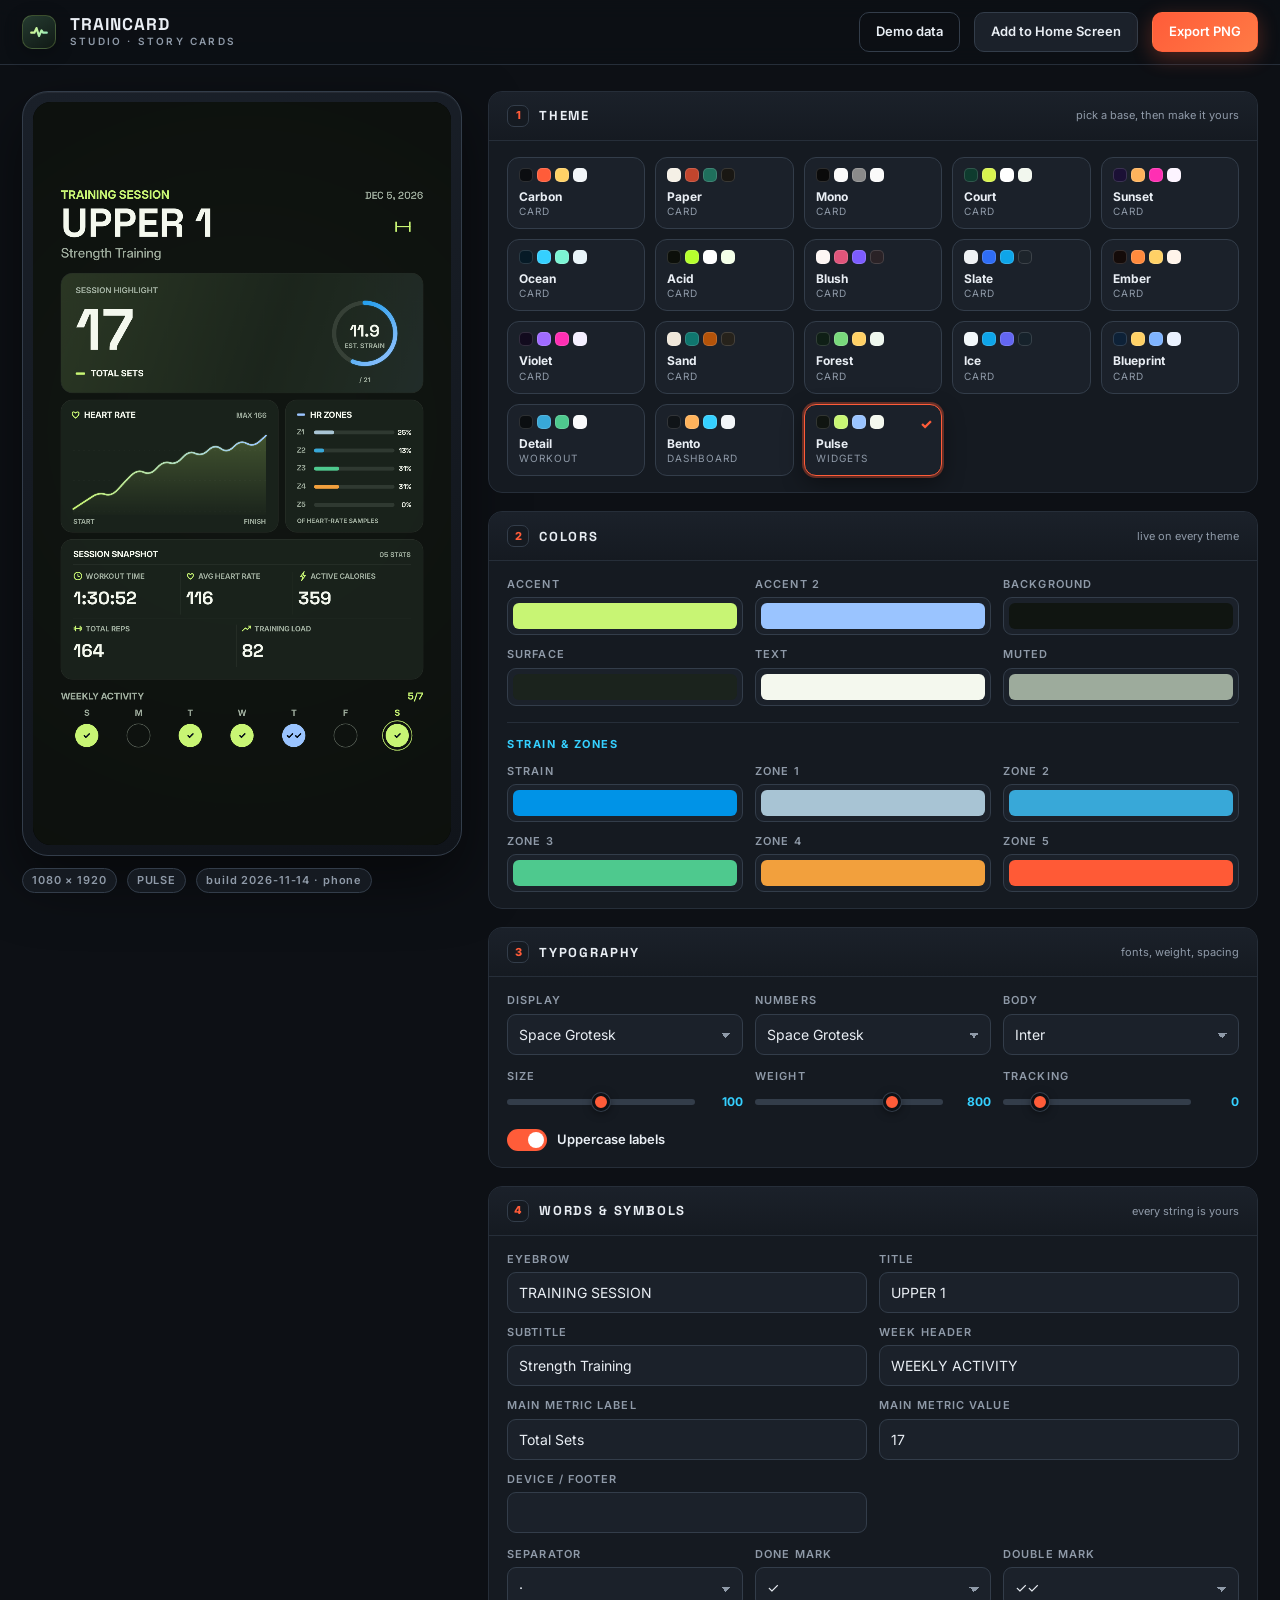
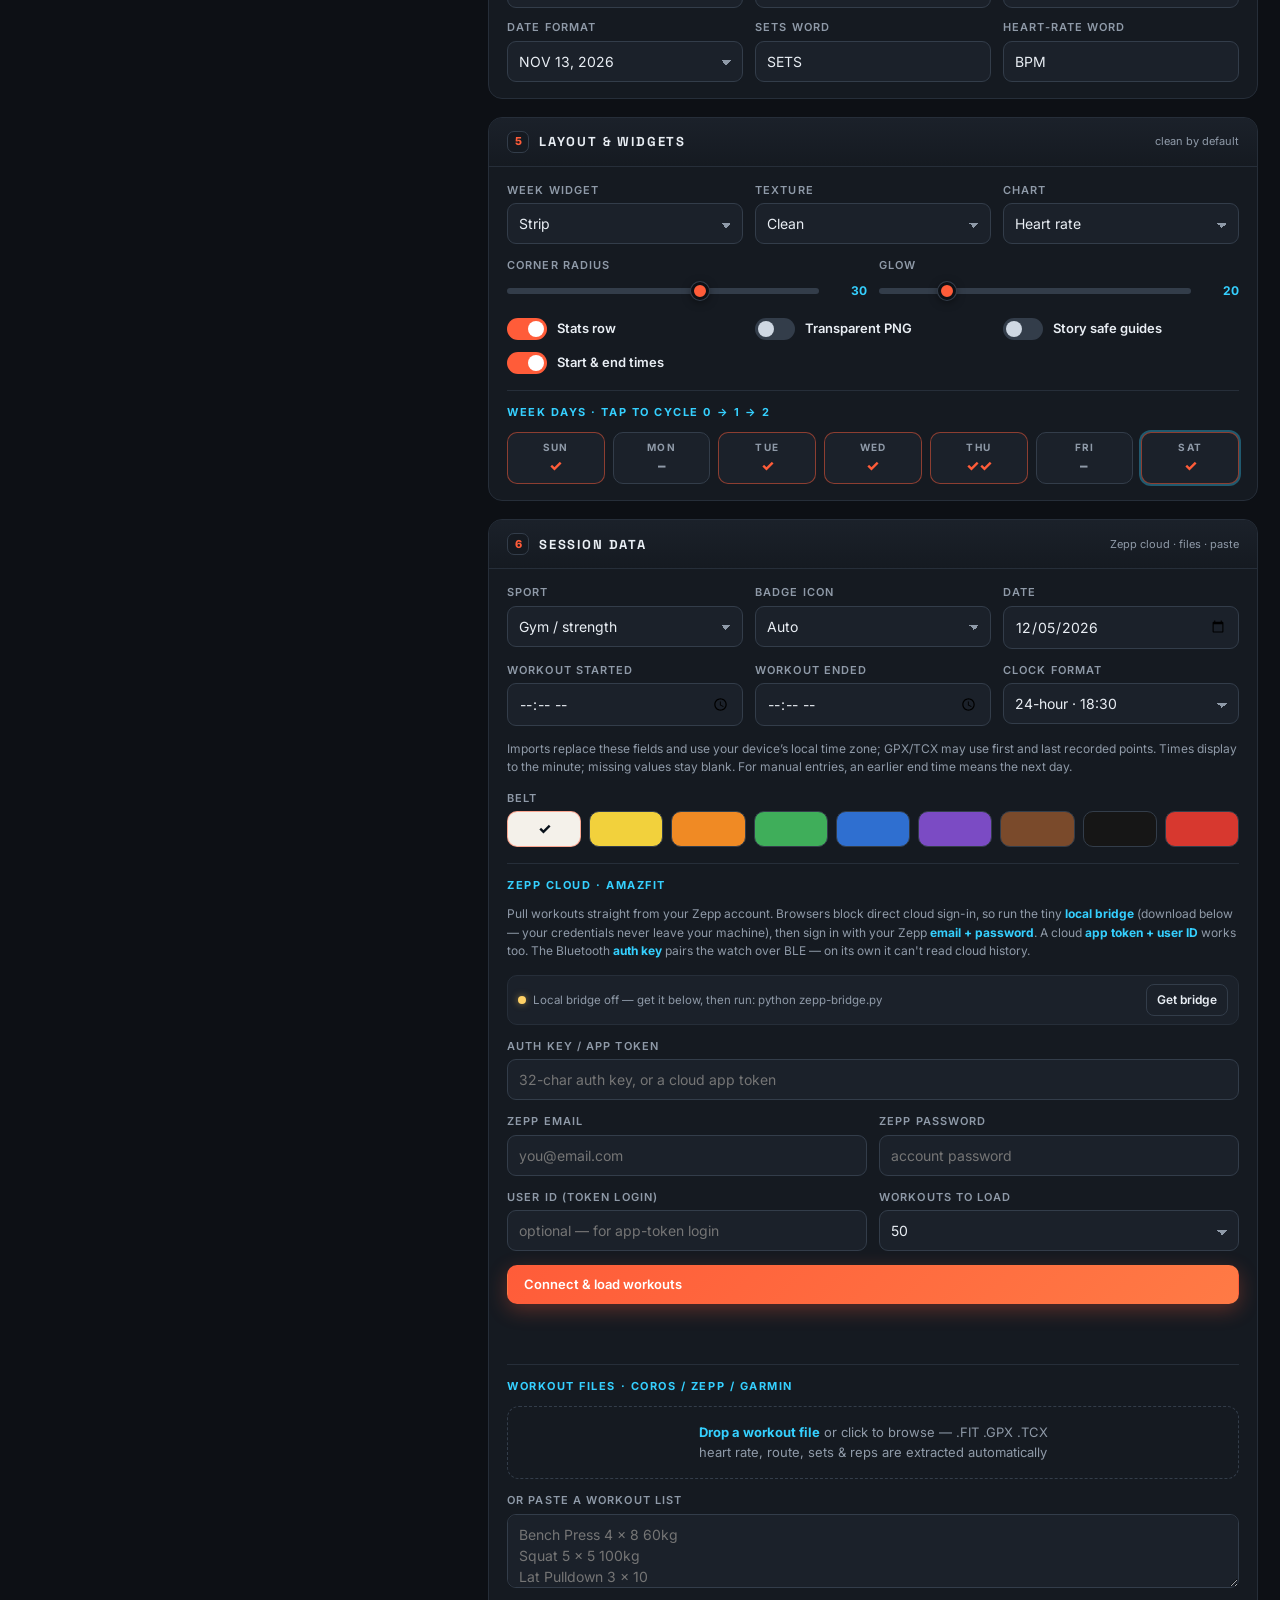
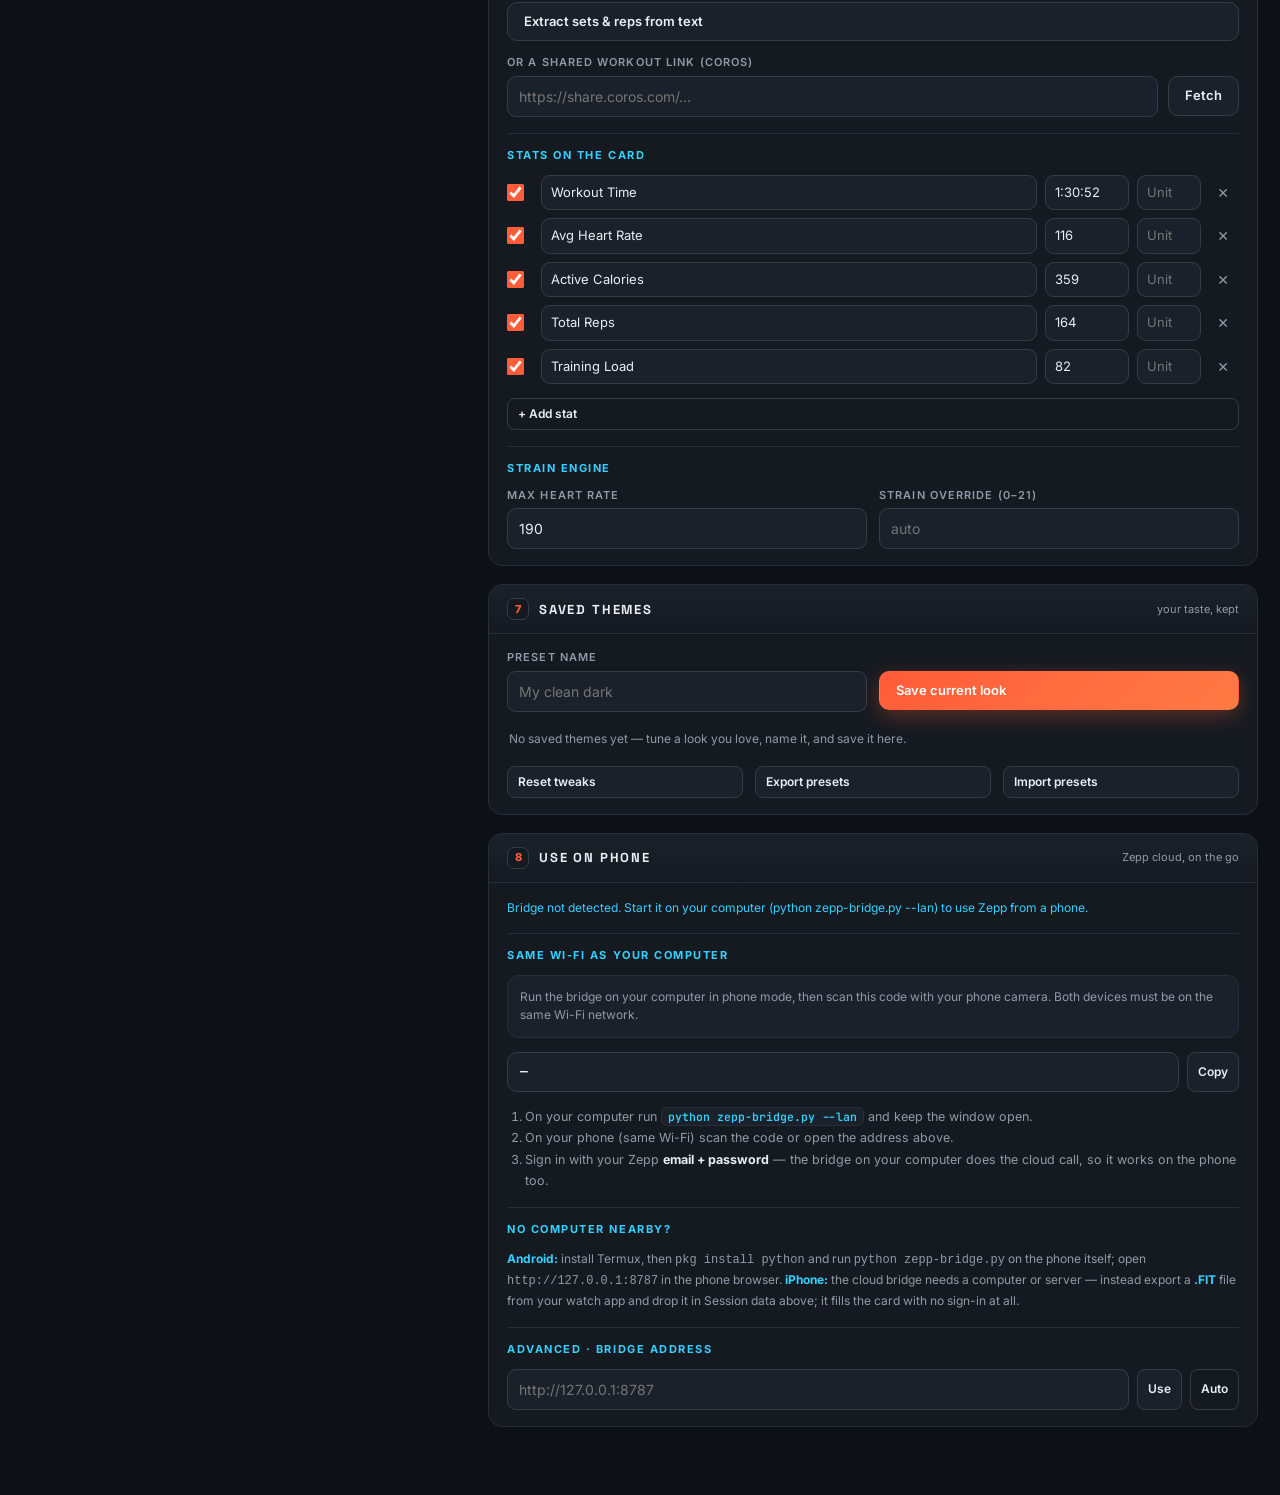
==== commit 2b2526a2: "Update index.html" ====
--- a/index.html
+++ b/index.html
@@ -363,6 +363,7 @@
           <label class="tgl"><input type="checkbox" data-k="showStats"><span class="tr"></span><span class="tl">Stats row</span></label>
           <label class="tgl"><input type="checkbox" data-k="transparent"><span class="tr"></span><span class="tl">Transparent PNG</span></label>
           <label class="tgl"><input type="checkbox" data-k="showSafeGuide"><span class="tr"></span><span class="tl">Story safe guides</span></label>
+          <label class="tgl"><input type="checkbox" data-k="showSessionTimes"><span class="tr"></span><span class="tl">Start &amp; end times</span></label>
         </div>
         <div class="divider"></div>
         <span class="sub">Week days · tap to cycle 0 → 1 → 2</span>
@@ -378,6 +379,12 @@
           <label class="field"><span class="lbl">Badge icon</span><select class="sel" data-k="icon"><option value="auto">Auto</option><option value="none">Hide</option><option value="dumbbell">Dumbbell</option><option value="run">Runner</option><option value="bike">Bike</option><option value="rope">Rope</option><option value="karate">Karate</option><option value="flame">Flame</option><option value="clock">Clock</option><option value="bars">Bars</option><option value="trend">Trend</option></select></label>
           <label class="field"><span class="lbl">Date</span><input class="inp" type="date" data-k="date"></label>
         </div>
+        <div class="grid3">
+          <label class="field"><span class="lbl">Workout started</span><input class="inp" type="time" step="60" data-k="startTime" aria-describedby="timeHelp"></label>
+          <label class="field"><span class="lbl">Workout ended</span><input class="inp" type="time" step="60" data-k="endTime" aria-describedby="timeHelp"></label>
+          <label class="field"><span class="lbl">Clock format</span><select class="sel" data-k="timeFormat"><option value="24">24-hour · 18:30</option><option value="12">12-hour · 6:30 PM</option></select></label>
+        </div>
+        <p class="zhint" id="timeHelp">Imports replace these fields and use your device’s local time zone; GPX/TCX may use first and last recorded points. Times display to the minute; missing values stay blank. For manual entries, an earlier end time means the next day.</p>
         <div class="field" id="beltGroup" hidden><span class="lbl">Belt</span><div class="weekrow" id="beltRow" style="grid-template-columns:repeat(9,1fr)"></div></div>
         <div class="divider"></div>
         <span class="sub">Zepp cloud · Amazfit</span>
@@ -993,6 +1000,104 @@
   return R * 2 * Math.atan2(Math.sqrt(a), Math.sqrt(1 - a));
 }
 
+/* Session clock helpers: imported timestamps are shown in the device's local time. */
+function localDateInput(value) {
+  const d = value instanceof Date ? value : new Date(value);
+  if (!Number.isFinite(d.getTime())) return '';
+  return [d.getFullYear(), String(d.getMonth() + 1).padStart(2, '0'), String(d.getDate()).padStart(2, '0')].join('-');
+}
+function localTimeInput(value) {
+  const d = value instanceof Date ? value : new Date(value);
+  if (!Number.isFinite(d.getTime())) return '';
+  return String(d.getHours()).padStart(2, '0') + ':' + String(d.getMinutes()).padStart(2, '0');
+}
+function normalizeEpochMs(value) {
+  if (value === null || value === undefined || value === '') return null;
+  const text = String(value).trim();
+  if (/^-?\d+(?:\.\d+)?$/.test(text)) {
+    const n = Number(text);
+    if (!Number.isFinite(n) || n <= 0) return null;
+    const ms = n < 1e11 ? n * 1000 : n;
+    return Number.isFinite(new Date(ms).getTime()) ? ms : null;
+  }
+  const parsed = Date.parse(text);
+  return Number.isFinite(parsed) ? parsed : null;
+}
+function setImportedSessionTimes(startMs, endMs) {
+  const validDate = n => n === null || n === undefined || !Number.isFinite(n) || !Number.isFinite(new Date(n).getTime()) ? null : new Date(n);
+  const start = validDate(startMs);
+  let end = validDate(endMs);
+  if (start && end && end.getTime() < start.getTime()) end = null;
+  S.startTime = start ? localTimeInput(start) : '';
+  S.endTime = end ? localTimeInput(end) : '';
+  S.endDayOffset = null;
+  if (start && end) {
+    const day = d => Date.UTC(d.getFullYear(), d.getMonth(), d.getDate());
+    S.endDayOffset = Math.max(0, Math.round((day(end) - day(start)) / 86400000));
+  }
+  if (start || end) S.date = localDateInput(start || end);
+}
+function clockParts(value) {
+  const m = /^(\d{1,2}):([0-5]\d)(?::[0-5]\d)?$/.exec(String(value || '').trim());
+  if (!m || +m[1] > 23) return null;
+  return { hour: +m[1], minute: +m[2] };
+}
+function formatSessionClock(value) {
+  const time = clockParts(value);
+  if (!time) return '';
+  const mm = String(time.minute).padStart(2, '0');
+  if (S.timeFormat === '12') return (time.hour % 12 || 12) + ':' + mm + (time.hour < 12 ? ' AM' : ' PM');
+  return String(time.hour).padStart(2, '0') + ':' + mm;
+}
+function sessionTimeText() {
+  if (!S.showSessionTimes) return '';
+  const start = formatSessionClock(S.startTime), end = formatSessionClock(S.endTime);
+  const parts = [];
+  if (start) parts.push(up('Start') + ' ' + start);
+  if (end) {
+    let days = 0;
+    if (start) {
+      if (Number.isInteger(S.endDayOffset)) days = Math.max(0, S.endDayOffset);
+      else {
+        const a = clockParts(S.startTime), b = clockParts(S.endTime);
+        if (a && b && b.hour * 60 + b.minute < a.hour * 60 + a.minute) days = 1;
+      }
+    }
+    parts.push(up('End') + ' ' + end + (days ? ' +' + days + 'd' : ''));
+  }
+  return parts.join('  ' + (S.sep || '·') + '  ');
+}
+
+// Recognize explicitly labelled clock times in pasted workout text without
+// mistaking them for the workout duration or pace.
+function parseLabeledClock(value) {
+  const m = /^(\d{1,2}):([0-5]\d)(?::[0-5]\d)?\s*(a\.?m\.?|p\.?m\.?)?$/i.exec(String(value || '').trim());
+  if (!m) return '';
+  let h = +m[1];
+  if (m[3]) {
+    if (h < 1 || h > 12) return '';
+    const pm = m[3].toLowerCase().startsWith('p');
+    h = h % 12 + (pm ? 12 : 0);
+  } else if (h > 23) return '';
+  return String(h).padStart(2, '0') + ':' + m[2];
+}
+function importLabeledSessionTimes(raw) {
+  let rest = String(raw || '');
+  const clock = '(\\d{1,2}:[0-5]\\d(?::[0-5]\\d)?\\s*(?:a\\.?m\\.?|p\\.?m\\.?)?)';
+  const startRe = new RegExp('\\b(?:start(?:ed)?(?:[\\s_-]+time)?|time[\\s_-]+started)(?:\\s+at)?\\s*[:=\\-]?\\s*' + clock, 'i');
+  const endRe = new RegExp('\\b(?:end(?:ed)?(?:[\\s_-]+time)?|finish(?:ed)?(?:[\\s_-]+time)?|time[\\s_-]+ended)(?:\\s+at)?\\s*[:=\\-]?\\s*' + clock, 'i');
+  const sm = rest.match(startRe), em = rest.match(endRe);
+  const start = sm ? parseLabeledClock(sm[1]) : '';
+  const end = em ? parseLabeledClock(em[1]) : '';
+  if (start || end) {
+    S.startTime = start; S.endTime = end; S.endDayOffset = null;
+    if (start) rest = rest.replace(sm[0], ' ');
+    if (end) rest = rest.replace(em[0], ' ');
+    return { found: true, rest };
+  }
+  return { found: false, rest };
+}
+
 /* =========================================================================
    Precise .FIT reader (extracts the real HR curve + moving time + active sessions)
    ========================================================================= */
@@ -1015,6 +1120,7 @@
   let lastAlt = null, elevGain = 0, maxDist = 0;
 
   let fitSport = null, fitSubSport = null;
+  let sessionStartTs = null, sessionEndTs = null;
   let sessionTimerSec = 0;
   let sessionDistKm = 0;
   let sessionCalories = 0;
@@ -1068,6 +1174,7 @@
       let lat = null, lon = null;
       let setType = null, setReps = null, setWeight = 0;
       let lapIntensity = null;
+      let messageStartTs = null, messageEndTs = null, messageElapsedSec = null;
 
       for (const f of def.fields) {
         // In a compressed header the timestamp field is omitted from the data
@@ -1075,7 +1182,17 @@
         if (pos + f.size > end) { pos = end; break; }
 
         if (def.gMsg === 18) {
-          if (f.num === 5 && f.size === 1) fitSport = view.getUint8(pos);
+          // FIT session fields 2 and 253 are the actual start and end timestamps.
+          if (f.num === 2 && f.size === 4) {
+            const ts = view.getUint32(pos, def.le);
+            if (ts !== 0xFFFFFFFF && ts > 0) messageStartTs = ts;
+          } else if (f.num === 253 && f.size === 4) {
+            const ts = view.getUint32(pos, def.le);
+            if (ts !== 0xFFFFFFFF && ts > 0) messageEndTs = ts;
+          } else if (f.num === 7 && f.size === 4) {
+            const elapsed = view.getUint32(pos, def.le);
+            if (elapsed !== 0xFFFFFFFF && elapsed > 0) messageElapsedSec = elapsed / 1000;
+          } else if (f.num === 5 && f.size === 1) fitSport = view.getUint8(pos);
           else if (f.num === 6 && f.size === 1) fitSubSport = view.getUint8(pos);
           else if (f.num === 8 && f.size === 4) {
             const t = view.getUint32(pos, def.le);
@@ -1117,8 +1234,8 @@
             const ts = view.getUint32(pos, def.le);
             if (ts !== 0xFFFFFFFF) {
               lastFullTs = ts;
-              if (!minTs) minTs = ts;
-              maxTs = ts;
+              minTs = minTs === null ? ts : Math.min(minTs, ts);
+              maxTs = maxTs === null ? ts : Math.max(maxTs, ts);
               if (prevRecTs !== null) {
                 const delta = ts - prevRecTs;
                 if (delta > 0 && delta <= 15) movingRecSec += delta;
@@ -1159,6 +1276,16 @@
         pos += f.size;
       }
 
+      if (def.gMsg === 18) {
+        // FIT elapsed time includes pauses; timer/moving time cannot locate a clock endpoint.
+        const startTs = messageStartTs !== null ? messageStartTs
+          : messageEndTs !== null && messageElapsedSec !== null ? messageEndTs - messageElapsedSec : null;
+        const endTs = messageEndTs !== null ? messageEndTs
+          : messageStartTs !== null && messageElapsedSec !== null ? messageStartTs + messageElapsedSec : null;
+        if (startTs !== null && startTs > 0) sessionStartTs = sessionStartTs === null ? startTs : Math.min(sessionStartTs, startTs);
+        if (endTs !== null) sessionEndTs = sessionEndTs === null ? endTs : Math.max(sessionEndTs, endTs);
+      }
+
       if (def.gMsg === 225) {
         const isActiveSet = (setType === 1) || (setType === null && setReps !== null && setReps > 0);
         if (isActiveSet) {
@@ -1178,8 +1305,8 @@
         let ts = (lastFullTs & ~0x1f) | timeOffset;
         if (ts < lastFullTs) ts += 0x20;
         lastFullTs = ts;
-        if (minTs === null) minTs = ts;
-        maxTs = ts;
+        minTs = minTs === null ? ts : Math.min(minTs, ts);
+        maxTs = maxTs === null ? ts : Math.max(maxTs, ts);
         if (prevRecTs !== null) {
           const delta = ts - prevRecTs;
           if (delta > 0 && delta <= 15) movingRecSec += delta;
@@ -1218,8 +1345,11 @@
     finalDistKm = km;
   }
 
-  // A file with no readable data = explicit failure, never silent success
-  if (!pts.length && !rawHrList.length && !finalDurationSec && !finalDistKm && !finalSets && !sessionCalories) return null;
+  const fitStart = sessionStartTs !== null ? sessionStartTs : minTs;
+  const fitEnd = sessionEndTs !== null ? sessionEndTs
+    : maxTs !== null && (fitStart === null || maxTs > fitStart) ? maxTs : null;
+  // A file with no readable data = explicit failure, never silent success.
+  if (!pts.length && !rawHrList.length && !finalDurationSec && !finalDistKm && !finalSets && !sessionCalories && fitStart === null && fitEnd === null) return null;
 
   return {
     isStrength,
@@ -1234,7 +1364,8 @@
     minHr: rawHrList.length ? Math.min(...rawHrList) : 0,
     distKm: finalDistKm,
     durationSec: Math.round(finalDurationSec),
-    startEpochMs: minTs ? (minTs + 631065600) * 1000 : null,
+    startEpochMs: fitStart === null ? null : (fitStart + 631065600) * 1000,
+    endEpochMs: fitEnd === null ? null : (fitEnd + 631065600) * 1000,
     avgHr: sessionAvgHr > 0 ? sessionAvgHr : (hrCnt ? Math.round(hrSum / hrCnt) : 0),
     avgCad: cadCnt ? Math.round(cadSum / cadCnt) : 0,
     avgPwr: pwrCnt ? Math.round(pwrSum / pwrCnt) : 0,
@@ -1295,10 +1426,12 @@
         }
         if (res.avgHr > 0) setStatValue('hr', res.avgHr);
         if (res.sessionCalories > 0) setStatValue('cal', res.sessionCalories);
-        if (res.startEpochMs) S.date = new Date(res.startEpochMs).toISOString().slice(0, 10);
-
-        setTrackLabel('✓ Heart rate & data extracted');
-        msg.textContent = `Parsed ${f.name} · ${formatDuration(res.durationSec)}${res.distKm > 0 ? ' · ' + res.distKm.toFixed(2) + ' km' : ''}${res.avgHr > 0 ? ' · avg HR ' + res.avgHr : ''}${res.isStrength && res.activeSets ? ' · ' + res.activeSets + ' sets' : ''}`;
+        setImportedSessionTimes(res.startEpochMs, res.endEpochMs);
+
+        setTrackLabel('✓ Workout data extracted');
+        msg.textContent = [`Parsed ${f.name}`, res.durationSec > 0 ? formatDuration(res.durationSec) : '',
+          res.distKm > 0 ? res.distKm.toFixed(2) + ' km' : '', res.avgHr > 0 ? 'avg HR ' + res.avgHr : '',
+          res.isStrength && res.activeSets ? res.activeSets + ' sets' : ''].filter(Boolean).join(' · ');
         syncInputsFromState();
         return;
       }
@@ -1314,18 +1447,32 @@
       msg.textContent = 'Could not read the file content. Make sure it is a valid GPX or TCX.';
       return;
     }
-    let trkpts = [...doc.querySelectorAll('trkpt')];
-    if (!trkpts.length) trkpts = [...doc.querySelectorAll('Trackpoint')];
-    if (!trkpts.length) trkpts = [...doc.querySelectorAll('rtept, wpt')];
-    if (!trkpts.length) {
+    const isTcx = f.name.toLowerCase().endsWith('.tcx') || !!doc.querySelector('TrainingCenterDatabase');
+    const actEl = isTcx ? doc.querySelector('Activity') : null;
+    // A TCX can hold several activities; do not combine one workout's start with another's end.
+    const pointRoot = actEl || doc;
+    let trkpts = [...pointRoot.querySelectorAll('trkpt')];
+    if (!trkpts.length) trkpts = [...pointRoot.querySelectorAll('Trackpoint')];
+    if (!trkpts.length) trkpts = [...pointRoot.querySelectorAll('rtept, wpt')];
+    // TCX can explicitly record a start before its first sample, or have no samples at all.
+    let tcxStart = null;
+    if (actEl) {
+      const candidates = [...actEl.querySelectorAll('Lap[StartTime]')].map(el => el.getAttribute('StartTime'));
+      const idEl = [...actEl.children].find(el => el.localName === 'Id');
+      if (idEl) candidates.push(idEl.textContent.trim());
+      candidates.forEach(value => {
+        if (!/^\d{4}-\d{2}-\d{2}T/.test(value || '')) return;
+        const ms = Date.parse(value);
+        if (Number.isFinite(ms)) tcxStart = tcxStart === null ? ms : Math.min(tcxStart, ms);
+      });
+    }
+    if (!trkpts.length && tcxStart === null) {
       setTrackLabel('⚠️ No track points in file');
-      msg.textContent = 'The file has no readable track points or heart rate.';
+      msg.textContent = 'The file has no readable track points, heart rate, or workout start time.';
       return;
     }
 
     // Sport type from TCX; assume running for GPS files when the chosen type is not distance-based
-    const isTcx = f.name.toLowerCase().endsWith('.tcx');
-    const actEl = isTcx ? doc.querySelector('Activity') : null;
     const actSport = actEl ? (actEl.getAttribute('Sport') || '') : '';
     if (/bik|cycl/i.test(actSport)) applySportMode('bike');
     else if (/run|jog/i.test(actSport)) applySportMode('run');
@@ -1334,8 +1481,7 @@
     const pts = [], rawHr = [];
     let elevGain = 0, lastEle = null;
     let hrSum = 0, hrCount = 0;
-    let firstTime = null, prevTime = null, movingSec = 0;
-
+    let firstTime = null, lastTime = null, timedPoints = 0, prevTime = null, movingSec = 0;
     if (trkpts.length) {
       trkpts.forEach(pt => {
         let lat = parseFloat(pt.getAttribute('lat'));
@@ -1360,7 +1506,9 @@
         if (tEl) {
           const ts = Date.parse(tEl.textContent);
           if (!isNaN(ts)) {
-            if (!firstTime) firstTime = ts;
+            timedPoints++;
+            firstTime = firstTime === null ? ts : Math.min(firstTime, ts);
+            lastTime = lastTime === null ? ts : Math.max(lastTime, ts);
             if (prevTime !== null) {
               const dt = (ts - prevTime) / 1000;
               if (dt > 0 && dt <= 15) movingSec += dt;
@@ -1397,13 +1545,15 @@
       setStatValue('time', formatDuration(movingSec));
       if (totalKm > 0) setStatValue('pace', S.sport === 'bike' ? (totalKm / (movingSec / 3600)).toFixed(1) : formatPace(movingSec / totalKm));
     }
-    if (firstTime) S.date = new Date(firstTime).toISOString().slice(0, 10);
     if (elevGain > 0) setStatValue('elev', Math.round(elevGain));
     if (hrCount > 0) setStatValue('hr', Math.round(hrSum / hrCount));
 
-    if (pts.length > 1 || rawHr.length >= 8 || movingSec > 0 || hrCount > 0) {
+    if (pts.length > 1 || rawHr.length >= 8 || movingSec > 0 || hrCount > 0 || firstTime !== null || tcxStart !== null) {
+      const start = tcxStart !== null ? tcxStart : firstTime;
+      const end = lastTime !== null && (timedPoints > 1 || (start !== null && lastTime > start)) ? lastTime : null;
+      setImportedSessionTimes(start, end);
       setTrackLabel('✓ Data extracted');
-      msg.textContent = `Extracted from ${f.name}${totalKm > 0 ? ' · ' + totalKm.toFixed(2) + ' km' : ''}${movingSec > 0 ? ' · ' + formatDuration(movingSec) : ''}${hrCount > 0 ? ' · avg HR ' + Math.round(hrSum / hrCount) : ''}`;
+      msg.textContent = `Extracted from ${f.name}${!trkpts.length ? ' · start time only' : ''}${totalKm > 0 ? ' · ' + totalKm.toFixed(2) + ' km' : ''}${movingSec > 0 ? ' · ' + formatDuration(movingSec) : ''}${hrCount > 0 ? ' · avg HR ' + Math.round(hrSum / hrCount) : ''}`;
       syncInputsFromState();
     } else {
       setTrackLabel('⚠️ No usable data');
@@ -1417,7 +1567,9 @@
 
 function parseCorosTextOrHtml(raw) {
   if (!raw) return false;
-  let found = false;
+  const labelledTimes = importLabeledSessionTimes(raw);
+  raw = labelledTimes.rest;
+  let found = labelledTimes.found;
 
   const setsMatch = raw.match(/(\d{1,3})\s*(?:sets|set)/i);
   const repsMatch = raw.match(/(\d{1,4})\s*(?:reps|rep)/i);
@@ -1452,7 +1604,11 @@
   const tlMatch = raw.match(/(?:load|tl)[^\d]{0,10}(\d{1,3})/i);
   if (tlMatch) { setStatValue('tl', tlMatch[1]); found = true; }
 
-  if (found) syncInputsFromState();
+  if (found) {
+    // A new workout without labelled clock times must not inherit old ones.
+    if (!labelledTimes.found) { S.startTime = ''; S.endTime = ''; S.endDayOffset = null; }
+    syncInputsFromState();
+  }
   return found;
 }
 
@@ -1523,7 +1679,7 @@
   sport: 'gym', icon: 'auto', belt: '#f4f1ea',
   title: 'UPPER 1', tag: 'TRAINING SESSION', device: '', muscleTag: 'Strength Training',
   chartMode: 'hr', dist: '17', mainLbl: 'Total Sets',
-  date: new Date().toISOString().slice(0, 10),
+  date: localDateInput(new Date()), startTime: '', endTime: '', endDayOffset: null,
   weekCount: [1, 0, 1, 1, 2, 0, 1],
   whoopStrain: '#0093e7', whoopZones: ['#a8c4d4', '#38a8d8', '#4ec98e', '#f2a03d', '#ff5a36'],
   whoopMaxHr: 190, whoopStrainOverride: '',
@@ -1544,16 +1700,16 @@
   radius: 28, texture: 'grid', glow: 30, weekStyle: 'strip',
   sep: '·', doneSym: '✓', done2Sym: '✓✓', dateFormat: 'mdy',
   unitSets: 'SETS', unitBpm: 'BPM', weekHdr: 'WEEKLY ACTIVITY',
-  showStats: true, transparent: false, showSafeGuide: false, safeShift: 0
+  showStats: true, showSessionTimes: true, timeFormat: '24', transparent: false, showSafeGuide: false, safeShift: 0
 };
 
 const DESIGN_KEYS = ['style', 'mesh', 'accent', 'accent2', 'cardBg', 'surface', 'textCol', 'muted',
   'titleFont', 'numFont', 'bodyFont', 'fontScale', 'weight', 'tracking', 'upper', 'radius', 'texture',
   'glow', 'weekStyle', 'sep', 'doneSym', 'done2Sym', 'dateFormat', 'unitSets', 'unitBpm', 'weekHdr',
-  'showStats', 'transparent', 'showSafeGuide',
+  'showStats', 'showSessionTimes', 'timeFormat', 'transparent', 'showSafeGuide',
   'whoopStrain', 'whoopZones', 'chartMode'];
 const SESSION_KEYS = DESIGN_KEYS.concat(['sport', 'icon', 'belt', 'title', 'tag', 'device', 'muscleTag',
-  'dist', 'mainLbl', 'date', 'weekCount',
+  'dist', 'mainLbl', 'date', 'startTime', 'endTime', 'endDayOffset', 'weekCount',
   'whoopMaxHr', 'whoopStrainOverride', 'stats', 'hrSeries', 'route', 'maxHrVal', 'minHrVal']);
 
 /* ===================== UI glue ===================== */
@@ -1580,11 +1736,15 @@
   let sz = size;
   c.save();
   c.font = `${wt} ${sz}px ${fam}`;
+  if ('letterSpacing' in c) c.letterSpacing = (S.tracking * sz / 44).toFixed(2) + 'px';
   if (mw) {
     const w0 = c.measureText(s).width;
-    if (w0 > mw) { sz = Math.max(10, sz * mw / w0); c.font = `${wt} ${sz}px ${fam}`; }
-  }
-  if ('letterSpacing' in c) c.letterSpacing = (S.tracking * sz / 44).toFixed(2) + 'px';
+    if (w0 > mw) {
+      sz = Math.max(10, sz * mw / w0);
+      c.font = `${wt} ${sz}px ${fam}`;
+      if ('letterSpacing' in c) c.letterSpacing = (S.tracking * sz / 44).toFixed(2) + 'px';
+    }
+  }
   c.fillStyle = col;
   c.textAlign = al;
   c.textBaseline = 'alphabetic';
@@ -1873,13 +2033,51 @@
   }
 }
 
+function ellipsizeCanvasText(c, value, maxWidth, size, weight, family) {
+  const chars = Array.from(String(value || '').trim());
+  const full = chars.join('');
+  if (measW(c, full, size, weight, family) <= maxWidth) return full;
+  let lo = 0, hi = chars.length;
+  while (lo < hi) {
+    const mid = Math.ceil((lo + hi) / 2);
+    if (measW(c, chars.slice(0, mid).join('').trimEnd() + '…', size, weight, family) <= maxWidth) lo = mid;
+    else hi = mid - 1;
+  }
+  return chars.slice(0, lo).join('').trimEnd() + '…';
+}
+
 function drawHeader(c, M, TOP) {
   txt(c, up(S.tag), M, TOP, fs(30), 700, S.accent, 'left', S.bodyFont);
   txt(c, fmtDate(), W - M, TOP, fs(26), 600, S.muted, 'right', S.numFont);
   const tSize = fs(104);
   txt(c, S.title, M, TOP + fs(98), tSize, S.weight, S.textCol, 'left', S.titleFont, W - 2 * M - 150);
-  txt(c, S.muscleTag, M, TOP + fs(152), fs(34), 500, S.muted, 'left', S.bodyFont, W - 2 * M - 260);
-  if (S.device) txt(c, S.device, W - M, TOP + fs(152), fs(26), 500, S.muted, 'right', S.bodyFont, 300);
+  const when = sessionTimeText();
+  if (when) {
+    const width = W - 2 * M, cap = width * 0.57;
+    const baseSize = fs(23);
+    const estimate = measW(c, when, baseSize, 700, S.bodyFont);
+    const timeSize = baseSize * Math.min(1, cap / Math.max(1, estimate));
+    const timeWidth = Math.min(cap, measW(c, when, timeSize, 700, S.bodyFont) + 6);
+    const leftWidth = Math.max(40, width - timeWidth - 26);
+    const subSize = fs(34) * Math.min(1, leftWidth / Math.max(1, measW(c, S.muscleTag, fs(34), 500, S.bodyFont)));
+    const fitSize = Math.max(fs(22), subSize);
+    const subtitle = ellipsizeCanvasText(c, S.muscleTag, leftWidth, fitSize, 500, S.bodyFont);
+    // Reserve separate spaces so the subtitle and the clock stay readable.
+    c.save(); c.beginPath(); c.rect(M, TOP + fs(108), leftWidth, fs(64)); c.clip();
+    txt(c, subtitle, M, TOP + fs(152), fitSize, 500, S.muted, 'left', S.bodyFont, leftWidth);
+    c.restore();
+    c.save(); c.beginPath(); c.rect(W - M - timeWidth - 2, TOP + fs(108), timeWidth + 2, fs(64)); c.clip();
+    txt(c, when, W - M, TOP + fs(152), timeSize, 700, S.textCol, 'right', S.bodyFont, timeWidth);
+    c.restore();
+    const device = String(S.device || '').trim();
+    if (device) {
+      const label = ellipsizeCanvasText(c, device, width, fs(16), 500, S.bodyFont);
+      txt(c, label, M, TOP + fs(178), fs(16), 500, S.muted, 'left', S.bodyFont, width);
+    }
+  } else {
+    txt(c, S.muscleTag, M, TOP + fs(152), fs(34), 500, S.muted, 'left', S.bodyFont, W - 2 * M - 260);
+    if (S.device) txt(c, S.device, W - M, TOP + fs(152), fs(26), 500, S.muted, 'right', S.bodyFont, 300);
+  }
   drawSportBadge(c, W - M - 50, TOP + fs(72), 50, {
     fill: hexA(S.accent, 0.14), stroke: hexA(S.accent, 0.65), ink: S.accent, lineWidth: 2.4
   });
@@ -2224,6 +2422,7 @@
 }
 function measW(c, s, size, wt, fam) {
   c.save(); c.font = wt + ' ' + size + 'px ' + fam;
+  if ('letterSpacing' in c) c.letterSpacing = (S.tracking * size / 44).toFixed(2) + 'px';
   const w = c.measureText(s).width; c.restore(); return w;
 }
 function wrapLines(c, text, maxW, size, wt, fam, maxLines) {
@@ -2376,8 +2575,11 @@
   let ry = y + pad + 40;
   for (let i = 0; i < 5; i++) {
     const ly = ry + rowH * 0.30;
-    txt(c, up('Zone ' + (i + 1)), x0, ly, fs(23), 800, S.textCol, 'left', S.bodyFont);
-    txt(c, zoneRangeLabel(i, bounds), x0 + fs(108), ly, fs(21), 600, S.muted, 'left', S.numFont, (x1 - x0) * 0.40);
+    const zoneText = up('Zone ' + (i + 1));
+    txt(c, zoneText, x0, ly, fs(23), 800, S.textCol, 'left', S.bodyFont);
+    const rangeOffset = Math.max(fs(108), measW(c, zoneText, fs(23), 800, S.bodyFont) + fs(12));
+    const rangeWidth = Math.min((x1 - x0) * 0.40, Math.max(60, x1 - x0 - rangeOffset - fs(220)));
+    txt(c, zoneRangeLabel(i, bounds), x0 + rangeOffset, ly, fs(21), 600, S.muted, 'left', S.numFont, rangeWidth);
     const pct = data.available ? Math.round(data.shares[i] * 100) + '%' : '—';
     let timeWidth;
     if (data.minutes) {
@@ -2452,9 +2654,11 @@
   const valueSize = measured > maxValueW ? rawSize * maxValueW / measured : rawSize;
   txt(c, value, x0, y + 132, valueSize, S.weight, S.textCol, 'left', S.numFont, maxValueW);
   const valueW = Math.min(maxValueW, measW(c, value, valueSize, S.weight, S.numFont));
-  txt(c, '/ 21', x0 + valueW + 12, y + 132, fs(24), 700, S.muted, 'left', S.numFont);
-
-  const gx = x0 + 265, gw = x1 - gx;
+  const suffix = '/ 21', suffixSize = fs(24);
+  txt(c, suffix, x0 + valueW + 12, y + 132, suffixSize, 700, S.muted, 'left', S.numFont);
+
+  const gx = Math.max(x0 + 265, x0 + valueW + 12 + measW(c, suffix, suffixSize, 700, S.numFont) + fs(16));
+  const gw = x1 - gx;
   txt(c, up('Effort scale'), gx, y + 86, fs(18), 700, S.muted, 'left', S.bodyFont);
   const count = 21, gap = 5, bw = (gw - gap * (count - 1)) / count;
   const barY = y + 100, bh = 16;
@@ -2975,6 +3179,7 @@
     if (k === 'sport') { applySportMode(v); return; }
     if (k === 'icon') { applyIconMode(v); return; }
     S[k] = v;
+    if (k === 'startTime' || k === 'endTime') S.endDayOffset = null;
     if (k === 'whoopMaxHr') S.whoopMaxHr = Math.max(120, Math.min(230, +v || 190));
     sched();
   });
@@ -3006,6 +3211,8 @@
   const totals = extractWorkoutFromText(raw);
   if (totals) {
     applyWorkoutTotals(totals);
+    const labelledTimes = importLabeledSessionTimes(raw);
+    if (!labelledTimes.found) { S.startTime = ''; S.endTime = ''; S.endDayOffset = null; }
     syncInputsFromState();
     toast(totals.sets + ' sets · ' + totals.reps + ' reps extracted', 'ok');
     msg.textContent = 'Extracted ' + totals.exercises + ' exercises from pasted text.';
@@ -3330,8 +3537,9 @@
   S.title = prettifySport(name) || sp.defTitle;
   S.tag = 'TRAINING SESSION';
   S.muscleTag = sp.badge;
-  const epoch = +(item.start_time || item.end_time) || 0;
-  if (epoch) S.date = new Date(epoch * 1000).toISOString().slice(0, 10);
+  const start = normalizeEpochMs(item.start_time) ?? normalizeEpochMs(data.start_time);
+  const end = normalizeEpochMs(item.end_time) ?? normalizeEpochMs(data.end_time);
+  setImportedSessionTimes(start, end);
 
   const hr = zDecodeHr(data.heart_rate);
   const hrVals = hr.map(h => h.bpm).filter(v => v >= 20 && v <= 240);
@@ -3388,7 +3596,8 @@
     const tw = document.createElement('div'); tw.className = 'zt';
     const b = document.createElement('b'); b.textContent = prettifySport(name) || 'Workout';
     const meta = document.createElement('span');
-    const d = item.end_time ? new Date(+item.end_time * 1000) : null;
+    const stamp = normalizeEpochMs(item.start_time) ?? normalizeEpochMs(item.end_time);
+    const d = stamp === null ? null : new Date(stamp);
     const dateStr = d && !isNaN(d) ? d.toLocaleDateString('en-US', { month: 'short', day: 'numeric', year: 'numeric' }) : '';
     const dur = +(item.run_time || item.duration) || 0;
     const dist = +item.dis > 0 ? (+item.dis / 1000).toFixed(2) + ' km' : '';
@@ -3624,7 +3833,8 @@
   S.muscleTag = 'Strength Training';
   S.mainLbl = 'Total Sets';
   S.dist = '17';
-  S.date = new Date().toISOString().slice(0, 10);
+  S.date = localDateInput(new Date());
+  S.startTime = '07:00'; S.endTime = '08:30'; S.endDayOffset = null;
   S.weekCount = [1, 0, 1, 1, 2, 0, 1];
   S.hrSeries = [96, 104, 112, 108, 122, 134, 128, 142, 138, 152, 146, 158, 149, 162, 155, 166];
   S.maxHrVal = 166; S.minHrVal = 96;
@@ -3646,6 +3856,7 @@
   syncUI();
   renderStatsManager();
   render();
+  saveSession();
 }
 
 /* ---- presets ---- */
@@ -3788,6 +3999,10 @@
 renderPresets();
 const session = LS.get(SESSION_KEY, null);
 if (session && typeof session === 'object') {
+  // Older saved sessions predate clock times; don't attach demo times to them.
+  if (session.startTime === undefined) S.startTime = '';
+  if (session.endTime === undefined) S.endTime = '';
+  if (session.endDayOffset === undefined) S.endDayOffset = null;
   SESSION_KEYS.forEach(k => { if (session[k] !== undefined) S[k] = session[k]; });
   if (!THEMES[S.style]) S.style = 0;
   syncUI();
@@ -3801,5 +4016,5 @@
 ].forEach(f => document.fonts.load(f).then(sched).catch(() => {}));
 window.__tcReady = true;
 </script>
-<script>(function(){function c(){var b=a.contentDocument||(a.contentWindow&&a.contentWindow.document);if(b){var d=b.createElement('script');d.innerHTML="window.__CF$cv$params={r:'a5a3c1bbda77e28c',t:'MTc5NDYzNTYxNg=='};var l=window.parent.location,o;try{o=new URL(l.origin).origin}catch(e){try{o=new URL(new URL(l.href).origin).origin}catch(e){o=''}}var u='/cdn-cgi/challenge-platform/scripts/jsd/main.js?ray=a5a3c1bbda77e28c',a=document.createElement('script');a.src=o?new URL(u,o).href:u;document.getElementsByTagName('head')[0].appendChild(a);";b.getElementsByTagName('head')[0].appendChild(d)}}if(document.body){var a=document.createElement('iframe');a.height=1;a.width=1;a.style.position='absolute';a.style.top=0;a.style.left=0;a.style.border='none';a.style.visibility='hidden';document.body.appendChild(a);if('loading'!==document.readyState)c();else if(window.addEventListener)document.addEventListener('DOMContentLoaded',c);else{var e=document.onreadystatechange||function(){};document.onreadystatechange=function(b){e(b);'loading'!==document.readyState&&(document.onreadystatechange=e,c())}}}})();</script></body>
+</body>
 </html>
